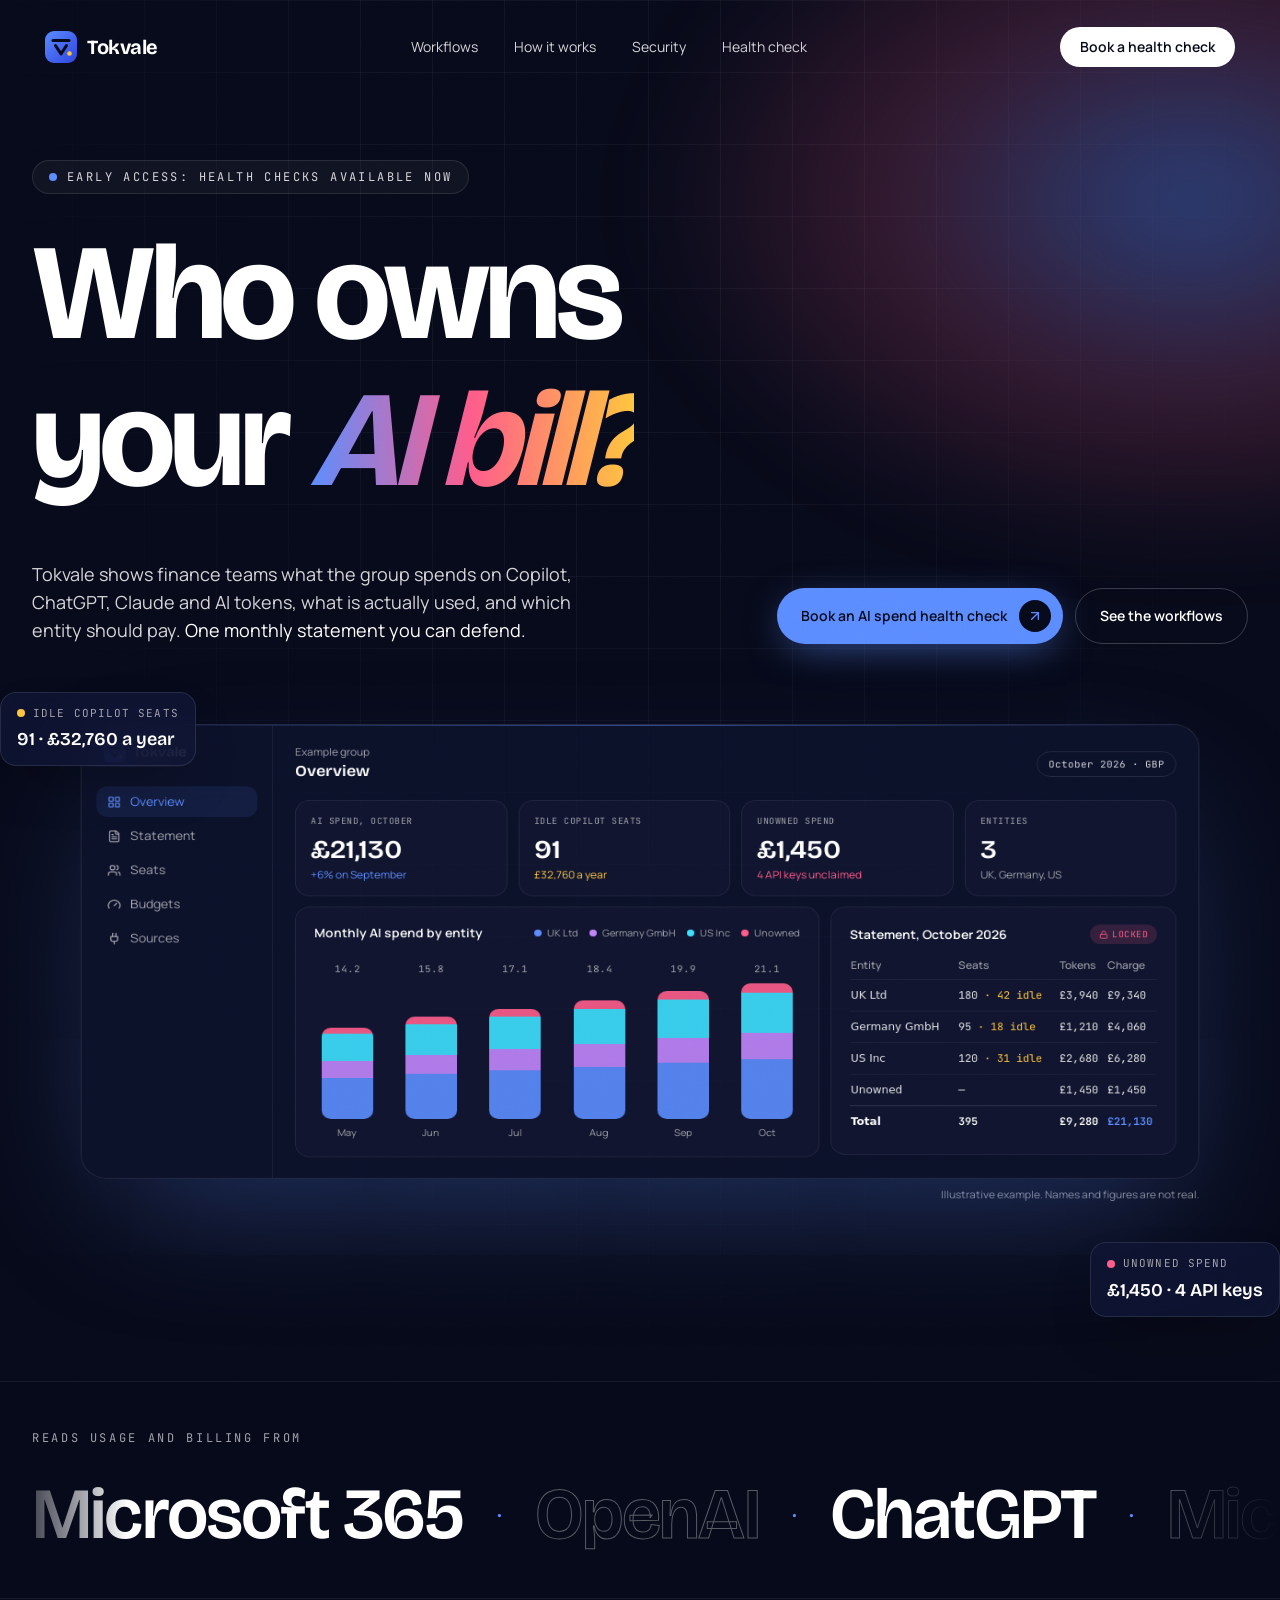
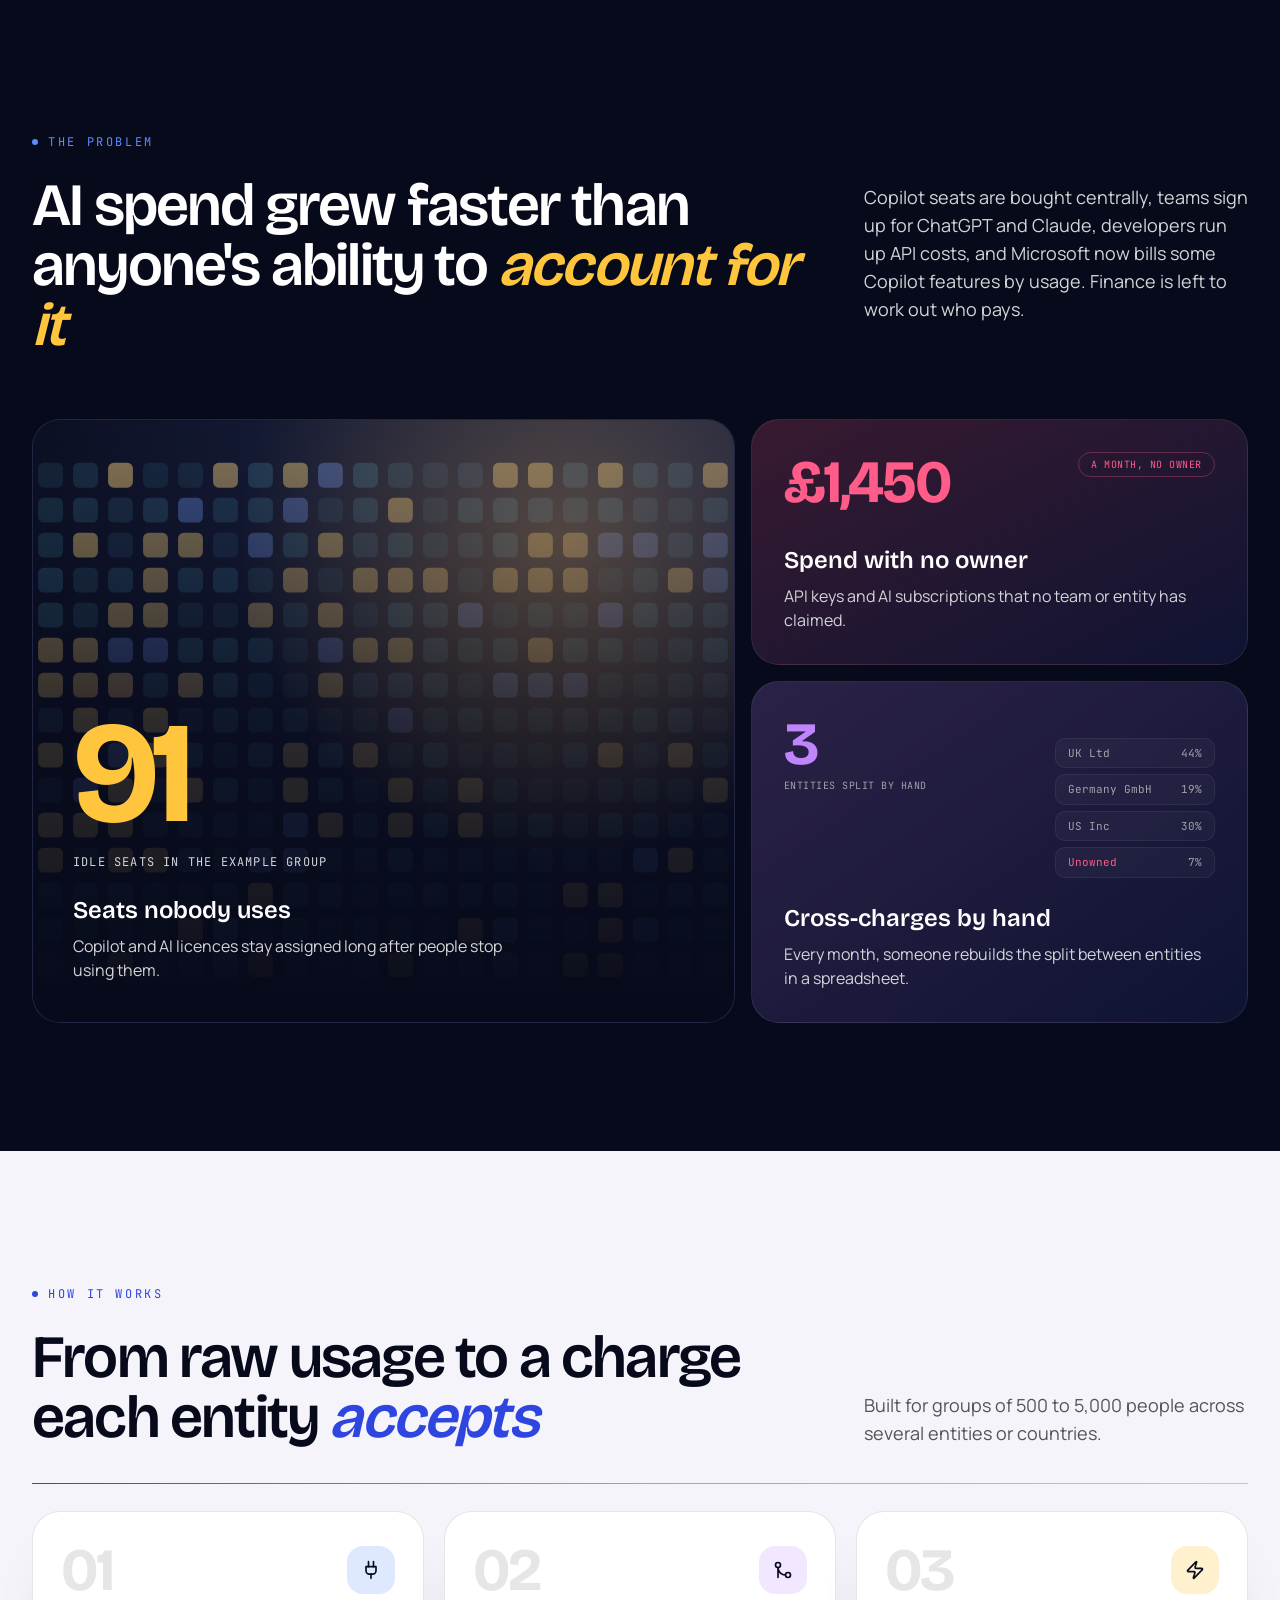
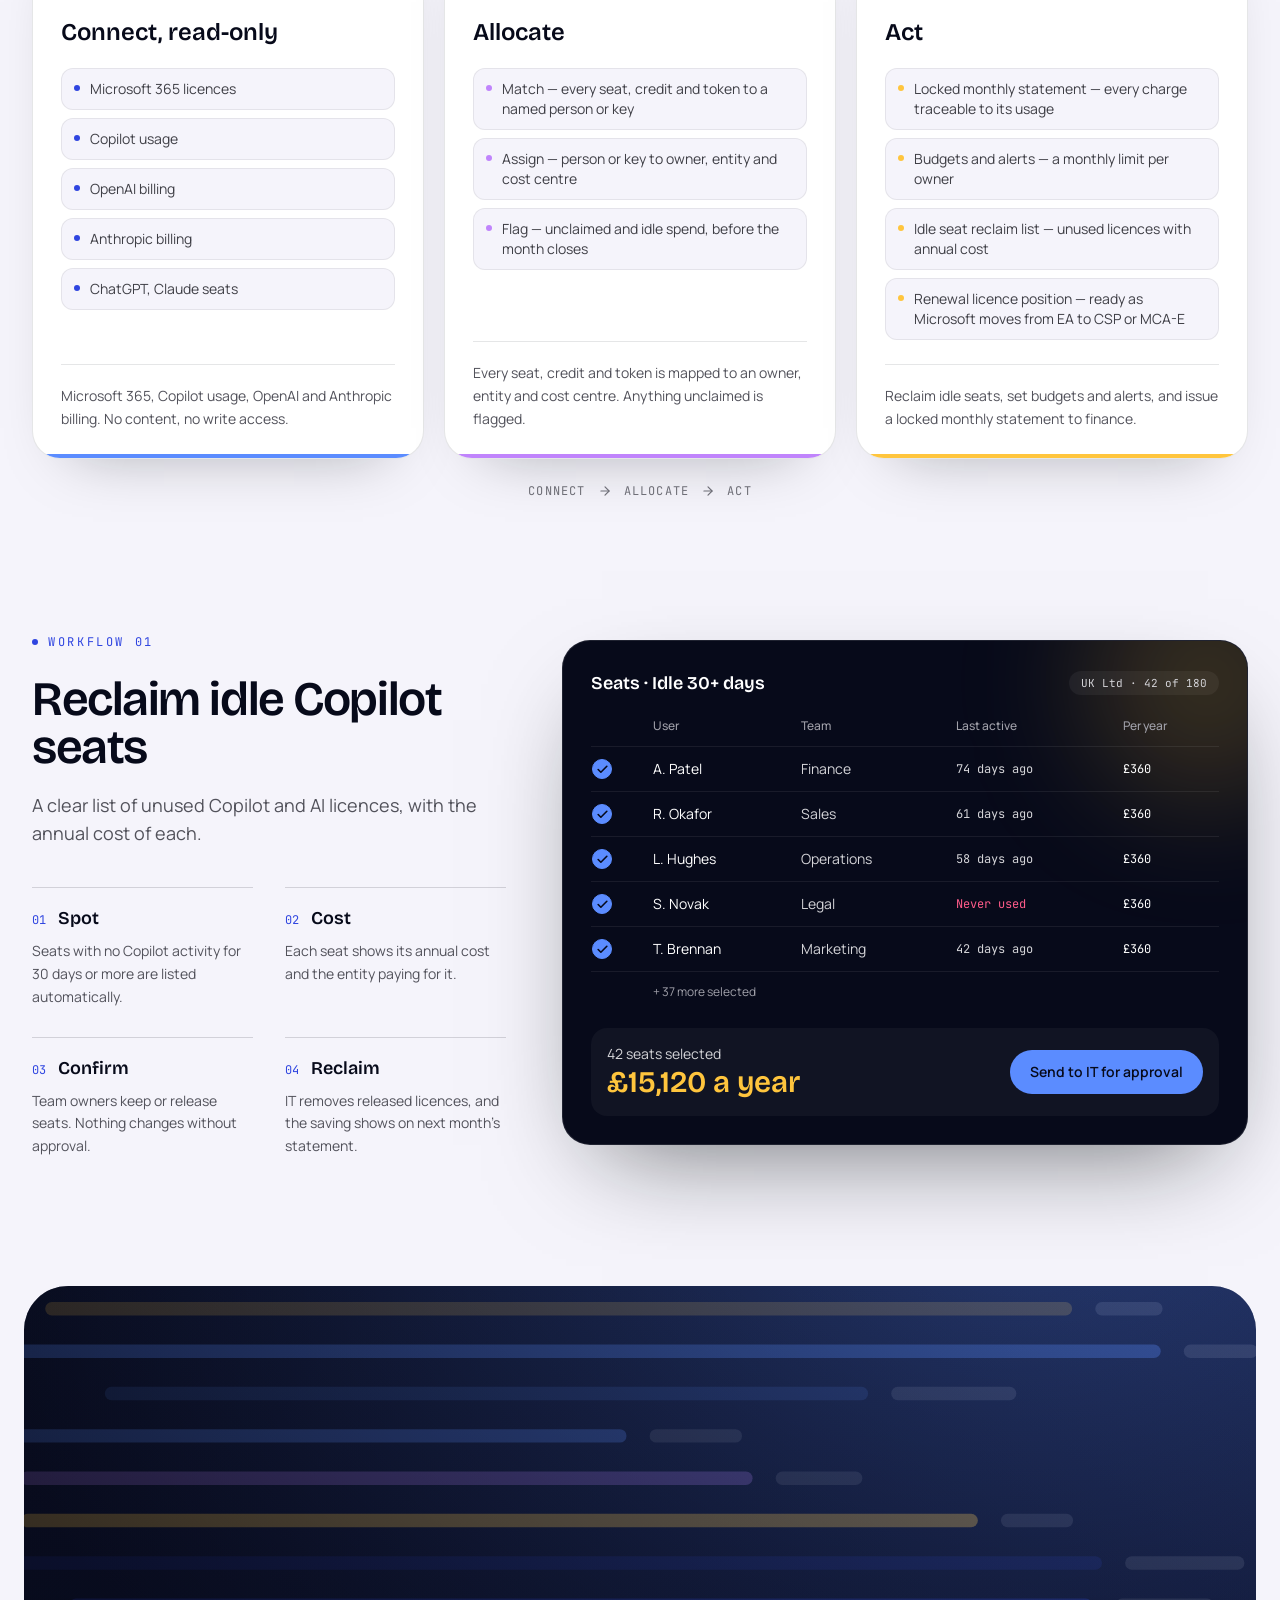
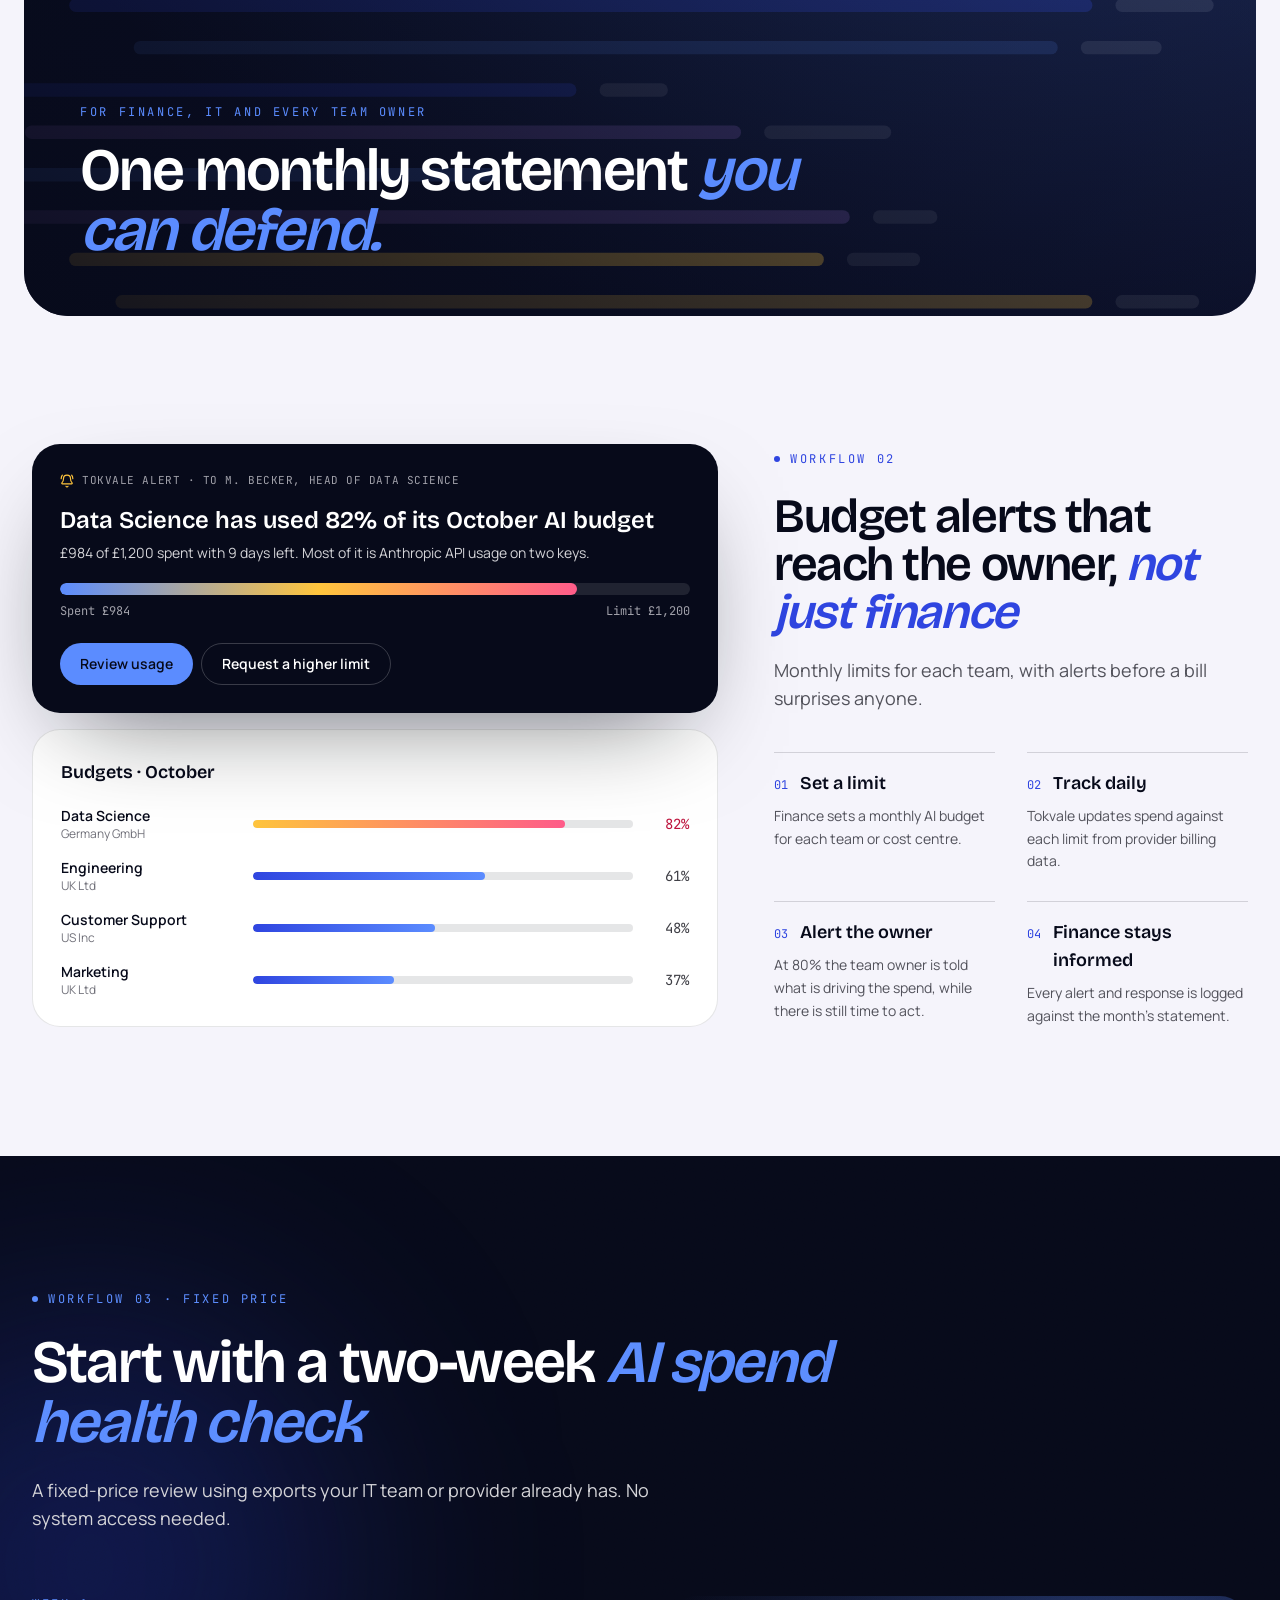
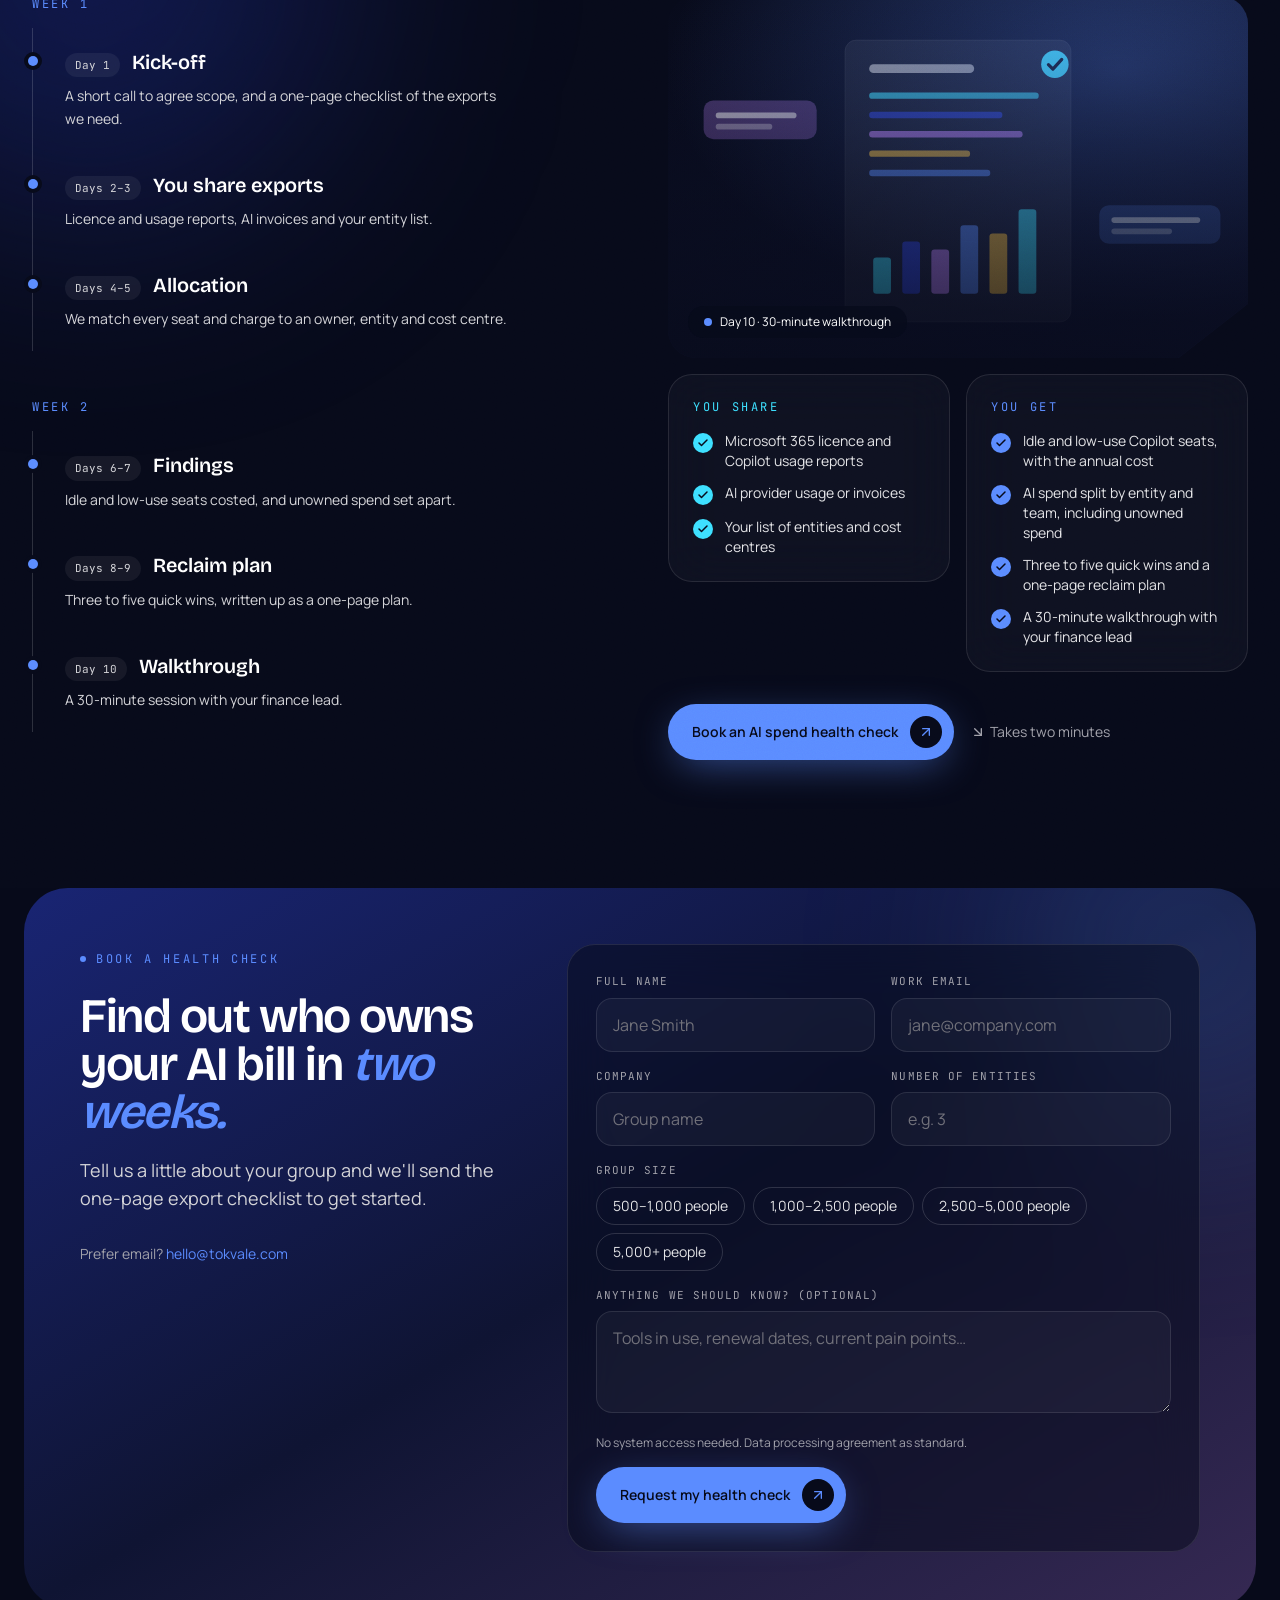
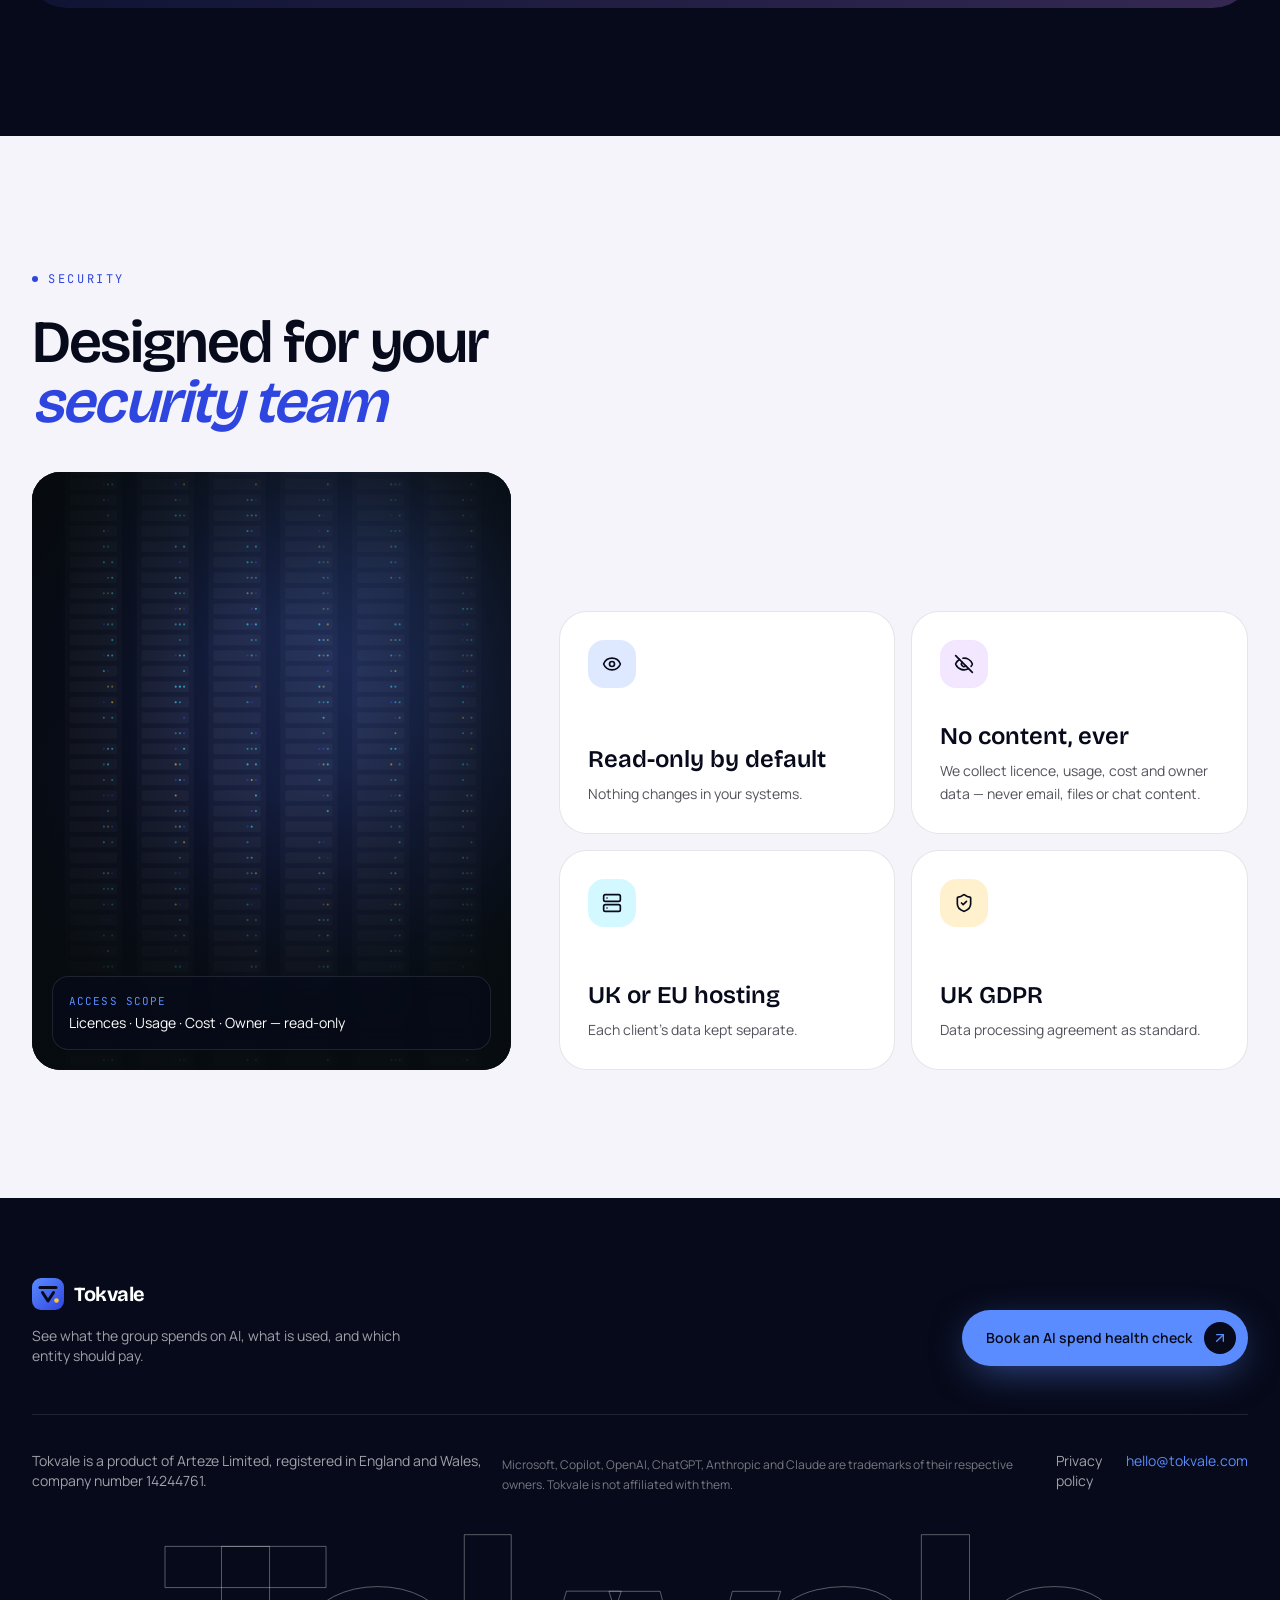
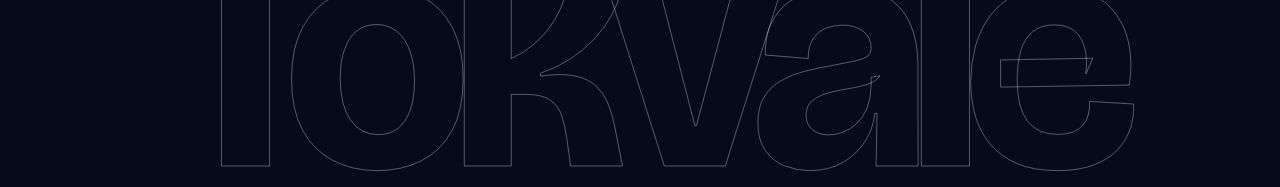
==== index.html @ e20de30e "Add files via upload" ====
<!DOCTYPE html>

<html class="lenis" data-theme="electric" lang="en-GB"><head><meta content="text/html; charset=utf-8" http-equiv="Content-Type"/>
<meta content="width=device-width, initial-scale=1" name="viewport"/>
<meta content="#060B0C" name="theme-color"/>
<meta content="Tokvale shows finance teams what the group spends on Copilot, ChatGPT, Claude and AI tokens, what is actually used, and which entity should pay." name="description"/>
<link href="https://fonts.googleapis.com/" rel="preconnect"/>
<link crossorigin="" href="https://fonts.gstatic.com/" rel="preconnect"/>
<link href="https://fonts.googleapis.com/css2?family=Bricolage+Grotesque:opsz,wght@12..96,400..800&amp;family=Manrope:wght@400;500;600;700&amp;family=JetBrains+Mono:wght@400;500&amp;display=swap" rel="stylesheet"/>
<link href="style.css" rel="stylesheet"/><link href="favicon.svg" rel="icon" type="image/svg+xml"/><title>Tokvale — AI and Copilot spend control for finance teams</title></head>
<body>
<div id="root"><div class="App"><main class="overflow-x-clip" data-testid="landing-page"><header class="fixed inset-x-0 top-0 z-50 px-4 pt-4 sm:px-6" data-testid="site-nav"><div class="mx-auto flex max-w-7xl items-center justify-between rounded-full border px-4 py-2.5 transition-[background-color,border-color] duration-500 sm:px-5 border-transparent bg-transparent"><a class="flex items-center gap-2.5" data-testid="brand-logo" href="#top"><svg aria-hidden="true" height="32" viewbox="0 0 32 32" width="32"><defs><lineargradient id="tk-g" x1="0" x2="1" y1="0" y2="1"><stop offset="0" style="stop-color: var(--mint);"></stop><stop offset="1" style="stop-color: var(--teal);"></stop></lineargradient></defs><rect fill="url(#tk-g)" height="32" rx="9" width="32"></rect><path d="M8 9.5h16" stroke-linecap="round" stroke-width="3" style="stroke: var(--ink);"></path><path d="M10.5 14.5 16 23l5.5-8.5" fill="none" stroke-linecap="round" stroke-linejoin="round" stroke-width="3" style="stroke: var(--ink);"></path><circle cx="24.5" cy="22.5" r="2.3" style="fill: var(--amber);"></circle></svg><span class="font-display text-xl font-bold tracking-tight text-white">Tokvale</span></a><nav class="hidden items-center gap-1 md:flex"><button class="rounded-full px-4 py-2 text-sm text-zinc-300 transition-colors duration-300 hover:bg-white/5 hover:text-white" data-testid="nav-link-workflows">Workflows</button><button class="rounded-full px-4 py-2 text-sm text-zinc-300 transition-colors duration-300 hover:bg-white/5 hover:text-white" data-testid="nav-link-how-it-works">How it works</button><button class="rounded-full px-4 py-2 text-sm text-zinc-300 transition-colors duration-300 hover:bg-white/5 hover:text-white" data-testid="nav-link-security">Security</button><button class="rounded-full px-4 py-2 text-sm text-zinc-300 transition-colors duration-300 hover:bg-white/5 hover:text-white" data-testid="nav-link-health-check">Health check</button></nav><div class="flex items-center gap-2"><button class="hidden rounded-full bg-white px-5 py-2.5 text-sm font-semibold text-[var(--ink)] transition-colors duration-300 hover:bg-[var(--mint)] sm:inline-flex" data-testid="nav-cta-book">Book a health check</button></div></div></header><section class="grain relative overflow-hidden bg-[var(--ink)] pb-24 pt-32 sm:pt-40" data-testid="hero-section" id="top"><div class="grid-lines pointer-events-none absolute inset-0 [mask-image:radial-gradient(ellipse_at_top,black_30%,transparent_75%)]"></div><div class="pointer-events-none absolute -top-40 left-1/2 h-[720px] w-[1100px] -translate-x-1/2 hero-glow rounded-full blur-2xl" style="transform: none;"></div><div class="relative mx-auto max-w-7xl px-5 sm:px-8"><div class="inline-flex items-center gap-2.5 rounded-full border border-white/10 bg-white/[0.04] px-4 py-2 font-mono text-xs uppercase tracking-[0.2em] text-zinc-300" data-testid="hero-badge"><span class="pulse-dot h-2 w-2 rounded-full bg-[var(--mint)]"></span>Early access: health checks available now</div><h1 class="mt-8 font-display text-[3.4rem] font-bold leading-[0.92] tracking-[-0.04em] text-white sm:text-7xl lg:text-[8.5rem]" data-testid="hero-headline"><span class=""><span class="block overflow-hidden pb-[0.08em]"><span class="block" style="transform: none;">Who owns</span></span><span class="block overflow-hidden pb-[0.08em]"><span class="block" style="transform: none;"><span>your <span class="bg-gradient-to-r from-[var(--mint)] via-[var(--coral)] to-[var(--amber)] bg-clip-text italic text-transparent">AI bill?</span></span></span></span></span></h1><div class="mt-10 grid gap-8 lg:grid-cols-12 lg:items-end"><p class="max-w-xl text-base leading-relaxed text-zinc-300 sm:text-lg lg:col-span-7" data-testid="hero-subheadline">Tokvale shows finance teams what the group spends on Copilot, ChatGPT, Claude and AI tokens, what is actually used, and which entity should pay. <span class="text-white">One monthly statement you can defend.</span></p><div class="flex flex-wrap gap-3 lg:col-span-5 lg:justify-end"><button class="group inline-flex items-center gap-3 rounded-full bg-[var(--mint)] py-3 pl-6 pr-3 text-sm font-semibold glow-btn text-[var(--ink)] transition-[box-shadow,background-color] duration-300 hover:bg-white disabled:opacity-60" data-testid="hero-cta-book" tabindex="0" type="button">Book an AI spend health check<span class="grid h-8 w-8 place-items-center rounded-full bg-[var(--ink)] text-[var(--mint)] transition-transform duration-300 group-hover:rotate-45"><svg aria-hidden="true" class="lucide lucide-arrow-up-right" fill="none" height="16" stroke="currentColor" stroke-linecap="round" stroke-linejoin="round" stroke-width="2" viewbox="0 0 24 24" width="16" xmlns="http://www.w3.org/2000/svg"><path d="M7 7h10v10"></path><path d="M7 17 17 7"></path></svg></span></button><button class="inline-flex items-center gap-2 rounded-full border px-6 py-3 text-sm font-semibold transition-colors duration-300 border-white/20 text-white hover:border-[var(--mint)] hover:text-[var(--mint)]" data-testid="hero-cta-workflows" tabindex="0" type="button">See the workflows</button></div></div><div class="relative mt-16 sm:mt-20" style="perspective: 1600px;"><div class="absolute z-20 hidden rounded-2xl border border-white/10 bg-tk-ink2/85 px-4 py-3 shadow-2xl backdrop-blur-xl md:block -left-2 -top-8 lg:-left-8" data-testid="hero-chip-idle"><div class="flex items-center gap-2 font-mono text-[11px] uppercase tracking-widest text-zinc-400"><span class="h-2 w-2 rounded-full" style="background: var(--amber);"></span>Idle Copilot seats</div><div class="mt-1 font-display text-lg font-semibold text-white">91 · £32,760 a year</div></div><div class="absolute z-20 hidden rounded-2xl border border-white/10 bg-tk-ink2/85 px-4 py-3 shadow-2xl backdrop-blur-xl md:block -bottom-8 -right-2 lg:-right-8" data-testid="hero-chip-unowned"><div class="flex items-center gap-2 font-mono text-[11px] uppercase tracking-widest text-zinc-400"><span class="h-2 w-2 rounded-full" style="background: var(--coral);"></span>Unowned spend</div><div class="mt-1 font-display text-lg font-semibold text-white">£1,450 · 4 API keys</div></div><div><div class="will-change-transform" style="transform-origin: 50% 0%; transform: scale(0.92) rotateX(22deg);"><div class="relative overflow-hidden rounded-[28px] border border-white/10 glow-dash bg-tk-ink2/70" data-testid="hero-dashboard"><div class="absolute inset-x-0 top-0 h-px bg-gradient-to-r from-transparent via-tk-mint/60 to-transparent"></div><div class="flex"><aside class="hidden w-52 shrink-0 border-r border-white/[0.06] p-4 lg:block"><div class="flex items-center gap-2 px-2 py-1"><svg aria-hidden="true" height="24" viewbox="0 0 32 32" width="24"><defs><lineargradient id="tk-g" x1="0" x2="1" y1="0" y2="1"><stop offset="0" style="stop-color: var(--mint);"></stop><stop offset="1" style="stop-color: var(--teal);"></stop></lineargradient></defs><rect fill="url(#tk-g)" height="32" rx="9" width="32"></rect><path d="M8 9.5h16" stroke-linecap="round" stroke-width="3" style="stroke: var(--ink);"></path><path d="M10.5 14.5 16 23l5.5-8.5" fill="none" stroke-linecap="round" stroke-linejoin="round" stroke-width="3" style="stroke: var(--ink);"></path><circle cx="24.5" cy="22.5" r="2.3" style="fill: var(--amber);"></circle></svg><span class="font-display font-semibold text-white">Tokvale</span></div><div class="mt-6 space-y-1"><button class="flex w-full items-center gap-2.5 rounded-xl px-3 py-2 text-sm transition-colors bg-tk-mint/10 text-[var(--mint)]" data-testid="dashboard-nav-overview"><svg aria-hidden="true" class="lucide lucide-layout-grid" fill="none" height="15" stroke="currentColor" stroke-linecap="round" stroke-linejoin="round" stroke-width="2" viewbox="0 0 24 24" width="15" xmlns="http://www.w3.org/2000/svg"><rect height="7" rx="1" width="7" x="3" y="3"></rect><rect height="7" rx="1" width="7" x="14" y="3"></rect><rect height="7" rx="1" width="7" x="14" y="14"></rect><rect height="7" rx="1" width="7" x="3" y="14"></rect></svg> Overview</button><button class="flex w-full items-center gap-2.5 rounded-xl px-3 py-2 text-sm transition-colors text-zinc-400 hover:text-white" data-testid="dashboard-nav-statement"><svg aria-hidden="true" class="lucide lucide-file-text" fill="none" height="15" stroke="currentColor" stroke-linecap="round" stroke-linejoin="round" stroke-width="2" viewbox="0 0 24 24" width="15" xmlns="http://www.w3.org/2000/svg"><path d="M15 2H6a2 2 0 0 0-2 2v16a2 2 0 0 0 2 2h12a2 2 0 0 0 2-2V7Z"></path><path d="M14 2v4a2 2 0 0 0 2 2h4"></path><path d="M10 9H8"></path><path d="M16 13H8"></path><path d="M16 17H8"></path></svg> Statement</button><button class="flex w-full items-center gap-2.5 rounded-xl px-3 py-2 text-sm transition-colors text-zinc-400 hover:text-white" data-testid="dashboard-nav-seats"><svg aria-hidden="true" class="lucide lucide-users" fill="none" height="15" stroke="currentColor" stroke-linecap="round" stroke-linejoin="round" stroke-width="2" viewbox="0 0 24 24" width="15" xmlns="http://www.w3.org/2000/svg"><path d="M16 21v-2a4 4 0 0 0-4-4H6a4 4 0 0 0-4 4v2"></path><path d="M16 3.128a4 4 0 0 1 0 7.744"></path><path d="M22 21v-2a4 4 0 0 0-3-3.87"></path><circle cx="9" cy="7" r="4"></circle></svg> Seats</button><button class="flex w-full items-center gap-2.5 rounded-xl px-3 py-2 text-sm transition-colors text-zinc-400 hover:text-white" data-testid="dashboard-nav-budgets"><svg aria-hidden="true" class="lucide lucide-gauge" fill="none" height="15" stroke="currentColor" stroke-linecap="round" stroke-linejoin="round" stroke-width="2" viewbox="0 0 24 24" width="15" xmlns="http://www.w3.org/2000/svg"><path d="m12 14 4-4"></path><path d="M3.34 19a10 10 0 1 1 17.32 0"></path></svg> Budgets</button><button class="flex w-full items-center gap-2.5 rounded-xl px-3 py-2 text-sm transition-colors text-zinc-400 hover:text-white" data-testid="dashboard-nav-sources"><svg aria-hidden="true" class="lucide lucide-plug" fill="none" height="15" stroke="currentColor" stroke-linecap="round" stroke-linejoin="round" stroke-width="2" viewbox="0 0 24 24" width="15" xmlns="http://www.w3.org/2000/svg"><path d="M12 22v-5"></path><path d="M9 8V2"></path><path d="M15 8V2"></path><path d="M18 8v5a4 4 0 0 1-4 4h-4a4 4 0 0 1-4-4V8Z"></path></svg> Sources</button></div></aside><div class="min-w-0 flex-1 p-4 sm:p-6"><div class="flex flex-wrap items-center justify-between gap-2"><div><div class="text-xs text-zinc-400">Example group</div><div class="font-display text-lg font-semibold text-white">Overview</div></div><div class="rounded-full border border-white/10 px-3 py-1.5 font-mono text-[11px] text-zinc-300">October 2026 · GBP</div></div><div class="mt-5 grid grid-cols-2 gap-3 lg:grid-cols-4"><div class="rounded-2xl border border-white/[0.07] bg-white/[0.02] p-3 sm:p-4"><div class="font-mono text-[10px] uppercase tracking-wider text-zinc-400">AI spend, October</div><div class="mt-2 font-display text-2xl font-semibold text-white sm:text-3xl">£21,130</div><div class="mt-1 text-xs text-[var(--mint)]">+6% on September</div></div><div class="rounded-2xl border border-white/[0.07] bg-white/[0.02] p-3 sm:p-4"><div class="font-mono text-[10px] uppercase tracking-wider text-zinc-400">Idle Copilot seats</div><div class="mt-2 font-display text-2xl font-semibold text-white sm:text-3xl">91</div><div class="mt-1 text-xs text-[var(--amber)]">£32,760 a year</div></div><div class="rounded-2xl border border-white/[0.07] bg-white/[0.02] p-3 sm:p-4"><div class="font-mono text-[10px] uppercase tracking-wider text-zinc-400">Unowned spend</div><div class="mt-2 font-display text-2xl font-semibold text-white sm:text-3xl">£1,450</div><div class="mt-1 text-xs text-[var(--coral)]">4 API keys unclaimed</div></div><div class="rounded-2xl border border-white/[0.07] bg-white/[0.02] p-3 sm:p-4"><div class="font-mono text-[10px] uppercase tracking-wider text-zinc-400">Entities</div><div class="mt-2 font-display text-2xl font-semibold text-white sm:text-3xl">3</div><div class="mt-1 text-xs text-zinc-400">UK, Germany, US</div></div></div><div class="mt-3 grid gap-3 xl:grid-cols-5"><div class="min-w-0 xl:col-span-3"><div class="rounded-2xl border border-white/[0.07] bg-white/[0.02] p-4 sm:p-5" data-testid="dashboard-chart"><div class="flex flex-wrap items-center justify-between gap-3"><div class="text-sm font-semibold text-white">Monthly AI spend by entity</div><div class="flex flex-wrap gap-3"><span class="flex items-center gap-1.5 text-[11px] text-zinc-400"><span class="h-2 w-2 rounded-sm" style="background: var(--mint);"></span>UK Ltd</span><span class="flex items-center gap-1.5 text-[11px] text-zinc-400"><span class="h-2 w-2 rounded-sm" style="background: var(--violet);"></span>Germany GmbH</span><span class="flex items-center gap-1.5 text-[11px] text-zinc-400"><span class="h-2 w-2 rounded-sm" style="background: var(--sky);"></span>US Inc</span><span class="flex items-center gap-1.5 text-[11px] text-zinc-400"><span class="h-2 w-2 rounded-sm" style="background: var(--coral);"></span>Unowned</span></div></div><div class="mt-6 flex h-44 items-end gap-2 sm:h-52 sm:gap-5"><div class="flex h-full flex-1 flex-col items-center gap-2"><span class="font-mono text-[11px] text-zinc-400">14.2</span><div class="flex w-full flex-1 items-end justify-center"><div class="flex w-full max-w-[56px] flex-col-reverse overflow-hidden rounded-md" style="height: 67.3%;"><div class="opacity-90" style="height: 44%; background: var(--mint);"></div><div class="opacity-90" style="height: 19%; background: var(--violet);"></div><div class="opacity-90" style="height: 30%; background: var(--sky);"></div><div class="opacity-90" style="height: 7%; background: var(--coral);"></div></div></div><span class="text-[11px] text-zinc-400">May</span></div><div class="flex h-full flex-1 flex-col items-center gap-2"><span class="font-mono text-[11px] text-zinc-400">15.8</span><div class="flex w-full flex-1 items-end justify-center"><div class="flex w-full max-w-[56px] flex-col-reverse overflow-hidden rounded-md" style="height: 74.9%;"><div class="opacity-90" style="height: 44%; background: var(--mint);"></div><div class="opacity-90" style="height: 19%; background: var(--violet);"></div><div class="opacity-90" style="height: 30%; background: var(--sky);"></div><div class="opacity-90" style="height: 7%; background: var(--coral);"></div></div></div><span class="text-[11px] text-zinc-400">Jun</span></div><div class="flex h-full flex-1 flex-col items-center gap-2"><span class="font-mono text-[11px] text-zinc-400">17.1</span><div class="flex w-full flex-1 items-end justify-center"><div class="flex w-full max-w-[56px] flex-col-reverse overflow-hidden rounded-md" style="height: 81.0%;"><div class="opacity-90" style="height: 44%; background: var(--mint);"></div><div class="opacity-90" style="height: 19%; background: var(--violet);"></div><div class="opacity-90" style="height: 30%; background: var(--sky);"></div><div class="opacity-90" style="height: 7%; background: var(--coral);"></div></div></div><span class="text-[11px] text-zinc-400">Jul</span></div><div class="flex h-full flex-1 flex-col items-center gap-2"><span class="font-mono text-[11px] text-zinc-400">18.4</span><div class="flex w-full flex-1 items-end justify-center"><div class="flex w-full max-w-[56px] flex-col-reverse overflow-hidden rounded-md" style="height: 87.2%;"><div class="opacity-90" style="height: 44%; background: var(--mint);"></div><div class="opacity-90" style="height: 19%; background: var(--violet);"></div><div class="opacity-90" style="height: 30%; background: var(--sky);"></div><div class="opacity-90" style="height: 7%; background: var(--coral);"></div></div></div><span class="text-[11px] text-zinc-400">Aug</span></div><div class="flex h-full flex-1 flex-col items-center gap-2"><span class="font-mono text-[11px] text-zinc-400">19.9</span><div class="flex w-full flex-1 items-end justify-center"><div class="flex w-full max-w-[56px] flex-col-reverse overflow-hidden rounded-md" style="height: 94.3%;"><div class="opacity-90" style="height: 44%; background: var(--mint);"></div><div class="opacity-90" style="height: 19%; background: var(--violet);"></div><div class="opacity-90" style="height: 30%; background: var(--sky);"></div><div class="opacity-90" style="height: 7%; background: var(--coral);"></div></div></div><span class="text-[11px] text-zinc-400">Sep</span></div><div class="flex h-full flex-1 flex-col items-center gap-2"><span class="font-mono text-[11px] text-zinc-400">21.1</span><div class="flex w-full flex-1 items-end justify-center"><div class="flex w-full max-w-[56px] flex-col-reverse overflow-hidden rounded-md" style="height: 100.0%;"><div class="opacity-90" style="height: 44%; background: var(--mint);"></div><div class="opacity-90" style="height: 19%; background: var(--violet);"></div><div class="opacity-90" style="height: 30%; background: var(--sky);"></div><div class="opacity-90" style="height: 7%; background: var(--coral);"></div></div></div><span class="text-[11px] text-zinc-400">Oct</span></div></div></div></div><div class="min-w-0 xl:col-span-2"><div class="rounded-2xl border border-white/[0.07] bg-white/[0.02] p-4 sm:p-5" data-testid="dashboard-statement"><div class="flex items-center justify-between"><div class="text-sm font-semibold text-white">Statement, October 2026</div><span class="inline-flex items-center gap-1 rounded-full bg-tk-coral/15 px-2.5 py-1 font-mono text-[10px] uppercase tracking-wider text-[var(--coral)]"><svg aria-hidden="true" class="lucide lucide-lock" fill="none" height="10" stroke="currentColor" stroke-linecap="round" stroke-linejoin="round" stroke-width="2" viewbox="0 0 24 24" width="10" xmlns="http://www.w3.org/2000/svg"><rect height="11" rx="2" ry="2" width="18" x="3" y="11"></rect><path d="M7 11V7a5 5 0 0 1 10 0v4"></path></svg> Locked</span></div><div class="mt-4 overflow-x-auto"><table class="w-full min-w-[340px] text-left text-xs"><thead class="text-zinc-400"><tr><th class="pb-2 font-medium">Entity</th><th class="pb-2 font-medium">Seats</th><th class="pb-2 font-medium">Tokens</th><th class="pb-2 font-medium">Charge</th></tr></thead><tbody class="font-mono text-zinc-200"><tr class="border-t border-white/[0.06]"><td class="py-2.5 font-sans">UK Ltd</td><td class="py-2.5">180 <span class="text-[var(--amber)]">· <span data-ve-dynamic="true" style="display: contents;">42 idle</span></span></td><td class="py-2.5">£3,940</td><td class="py-2.5">£9,340</td></tr><tr class="border-t border-white/[0.06]"><td class="py-2.5 font-sans">Germany GmbH</td><td class="py-2.5">95 <span class="text-[var(--amber)]">· <span data-ve-dynamic="true" style="display: contents;">18 idle</span></span></td><td class="py-2.5">£1,210</td><td class="py-2.5">£4,060</td></tr><tr class="border-t border-white/[0.06]"><td class="py-2.5 font-sans">US Inc</td><td class="py-2.5">120 <span class="text-[var(--amber)]">· <span data-ve-dynamic="true" style="display: contents;">31 idle</span></span></td><td class="py-2.5">£2,680</td><td class="py-2.5">£6,280</td></tr><tr class="border-t border-white/[0.06]"><td class="py-2.5 font-sans">Unowned</td><td class="py-2.5">— </td><td class="py-2.5">£1,450</td><td class="py-2.5">£1,450</td></tr><tr class="border-t border-white/15 font-semibold text-white"><td class="py-2.5 font-sans">Total</td><td>395</td><td>£9,280</td><td class="text-[var(--mint)]">£21,130</td></tr></tbody></table></div></div></div></div></div></div></div><p class="tk-note">Illustrative example. Names and figures are not real.</p></div></div></div></div></section><section class="relative border-y border-white/[0.07] bg-[var(--ink)] py-12" data-testid="providers-marquee"><div class="mx-auto mb-8 max-w-7xl px-5 font-mono text-xs uppercase tracking-[0.22em] text-zinc-400 sm:px-8">Reads usage and billing from</div><div class="marquee-wrap relative overflow-hidden [mask-image:linear-gradient(90deg,transparent,black_10%,black_90%,transparent)]"><div class="marquee-track flex w-max"><div class="flex shrink-0 items-center"><div class="flex items-center"><span class="whitespace-nowrap px-8 font-display text-5xl font-semibold tracking-tight sm:text-7xl text-white">Microsoft 365</span><span class="text-3xl text-[var(--mint)]">·</span></div><div class="flex items-center"><span class="whitespace-nowrap px-8 font-display text-5xl font-semibold tracking-tight sm:text-7xl text-outline">OpenAI</span><span class="text-3xl text-[var(--mint)]">·</span></div><div class="flex items-center"><span class="whitespace-nowrap px-8 font-display text-5xl font-semibold tracking-tight sm:text-7xl text-white">ChatGPT</span><span class="text-3xl text-[var(--mint)]">·</span></div><div class="flex items-center"><span class="whitespace-nowrap px-8 font-display text-5xl font-semibold tracking-tight sm:text-7xl text-outline">Microsoft Copilot</span><span class="text-3xl text-[var(--mint)]">·</span></div><div class="flex items-center"><span class="whitespace-nowrap px-8 font-display text-5xl font-semibold tracking-tight sm:text-7xl text-white">Anthropic</span><span class="text-3xl text-[var(--mint)]">·</span></div><div class="flex items-center"><span class="whitespace-nowrap px-8 font-display text-5xl font-semibold tracking-tight sm:text-7xl text-outline">Claude</span><span class="text-3xl text-[var(--mint)]">·</span></div></div><div class="flex shrink-0 items-center"><div class="flex items-center"><span class="whitespace-nowrap px-8 font-display text-5xl font-semibold tracking-tight sm:text-7xl text-white">Microsoft 365</span><span class="text-3xl text-[var(--mint)]">·</span></div><div class="flex items-center"><span class="whitespace-nowrap px-8 font-display text-5xl font-semibold tracking-tight sm:text-7xl text-outline">OpenAI</span><span class="text-3xl text-[var(--mint)]">·</span></div><div class="flex items-center"><span class="whitespace-nowrap px-8 font-display text-5xl font-semibold tracking-tight sm:text-7xl text-white">ChatGPT</span><span class="text-3xl text-[var(--mint)]">·</span></div><div class="flex items-center"><span class="whitespace-nowrap px-8 font-display text-5xl font-semibold tracking-tight sm:text-7xl text-outline">Microsoft Copilot</span><span class="text-3xl text-[var(--mint)]">·</span></div><div class="flex items-center"><span class="whitespace-nowrap px-8 font-display text-5xl font-semibold tracking-tight sm:text-7xl text-white">Anthropic</span><span class="text-3xl text-[var(--mint)]">·</span></div><div class="flex items-center"><span class="whitespace-nowrap px-8 font-display text-5xl font-semibold tracking-tight sm:text-7xl text-outline">Claude</span><span class="text-3xl text-[var(--mint)]">·</span></div></div></div></div></section><section class="relative bg-[var(--ink)] py-24 sm:py-32" data-testid="problem-section"><div class="mx-auto max-w-7xl px-5 sm:px-8"><div class="grid gap-8 lg:grid-cols-12"><div class="lg:col-span-8"><div class="inline-flex items-center gap-2.5 font-mono text-xs uppercase tracking-[0.22em] text-[var(--mint)]"><span class="h-1.5 w-1.5 rounded-full bg-[var(--mint)]"></span>The problem</div><h2 class="mt-6 font-display text-4xl font-semibold leading-[1.02] tracking-[-0.03em] text-white sm:text-5xl lg:text-6xl">AI spend grew faster than anyone's ability to <span class="italic text-[var(--amber)]">account for it</span></h2></div><div class="lg:col-span-4 lg:pt-14"><p class="text-base leading-relaxed text-zinc-300 md:text-lg">Copilot seats are bought centrally, teams sign up for ChatGPT and Claude, developers run up API costs, and Microsoft now bills some Copilot features by usage. Finance is left to work out who pays.</p></div></div><div class="mt-16 grid auto-rows-[minmax(240px,auto)] gap-4 md:grid-cols-12"><div class="md:col-span-7 md:row-span-2"><div class="relative h-full overflow-hidden rounded-[28px] border border-white/[0.08] min-h-[480px] bg-[var(--ink-2)]" data-testid="problem-card-idle"><img alt="Grid of licence seats, with idle seats highlighted" class="absolute inset-0 h-full w-full object-cover opacity-60 grayscale-[30%]" src="images/seats.svg"/><div class="absolute inset-0 bg-gradient-to-t from-[var(--ink)] via-tk-ink/70 to-transparent"></div><div class="absolute inset-0 bg-[radial-gradient(circle_at_75%_20%,rgba(255,181,71,0.25),transparent_45%)]"></div><div class="relative flex h-full min-h-[480px] flex-col justify-end p-7 sm:p-10"><div class="font-display text-[6rem] font-bold leading-none tracking-[-0.05em] text-[var(--amber)] sm:text-[9rem]">91</div><div class="mt-2 font-mono text-xs uppercase tracking-widest text-zinc-300">idle seats in the example group</div><h3 class="mt-6 font-display text-2xl font-semibold text-white">Seats nobody uses</h3><p class="mt-2 max-w-md text-zinc-300">Copilot and AI licences stay assigned long after people stop using them.</p></div></div></div><div class="md:col-span-5"><div class="relative h-full overflow-hidden rounded-[28px] border border-white/[0.08] bg-gradient-to-br from-tk-coral/20 to-[var(--ink-2)] p-7 sm:p-8" data-testid="problem-card-unowned"><div class="flex items-start justify-between"><div class="font-display text-6xl font-bold tracking-[-0.04em] text-[var(--coral)]">£1,450</div><span class="rounded-full border border-tk-coral/30 px-3 py-1 font-mono text-[10px] uppercase tracking-wider text-[var(--coral)]">a month, no owner</span></div><h3 class="mt-8 font-display text-2xl font-semibold text-white">Spend with no owner</h3><p class="mt-2 text-zinc-300">API keys and AI subscriptions that no team or entity has claimed.</p></div></div><div class="md:col-span-5"><div class="relative h-full overflow-hidden rounded-[28px] border border-white/[0.08] bg-gradient-to-br from-tk-violet/20 to-[var(--ink-2)] p-7 sm:p-8" data-testid="problem-card-crosscharge"><div class="flex items-start justify-between gap-6"><div><div class="font-display text-6xl font-bold tracking-[-0.04em] text-[var(--violet)]">3</div><div class="mt-1 font-mono text-[10px] uppercase tracking-wider text-zinc-400">entities split by hand</div></div><div class="w-40 shrink-0"><div class="mt-6 space-y-1.5 font-mono text-[11px] text-zinc-400"><div class="flex justify-between rounded-md border border-white/[0.06] bg-white/[0.03] px-3 py-1.5"><span class="">UK Ltd</span><span>44%</span></div><div class="flex justify-between rounded-md border border-white/[0.06] bg-white/[0.03] px-3 py-1.5"><span class="">Germany GmbH</span><span>19%</span></div><div class="flex justify-between rounded-md border border-white/[0.06] bg-white/[0.03] px-3 py-1.5"><span class="">US Inc</span><span>30%</span></div><div class="flex justify-between rounded-md border border-white/[0.06] bg-white/[0.03] px-3 py-1.5"><span class="text-[var(--coral)]">Unowned</span><span>7%</span></div></div></div></div><h3 class="mt-6 font-display text-2xl font-semibold text-white">Cross-charges by hand</h3><p class="mt-2 text-zinc-300">Every month, someone rebuilds the split between entities in a spreadsheet.</p></div></div></div></div></section><div id="workflows"><section class="relative bg-[var(--paper)] py-24 text-[var(--ink)] sm:py-32" data-testid="how-it-works-section" id="how-it-works"><div class="mx-auto max-w-7xl px-5 sm:px-8"><div class="grid gap-8 lg:grid-cols-12 lg:items-end"><div class="lg:col-span-8"><div class="inline-flex items-center gap-2.5 font-mono text-xs uppercase tracking-[0.22em] text-[var(--teal)]"><span class="h-1.5 w-1.5 rounded-full bg-[var(--teal)]"></span>How it works</div><h2 class="mt-6 font-display text-4xl font-semibold leading-[1.02] tracking-[-0.03em] sm:text-5xl lg:text-6xl">From raw usage to a charge each entity <span class="italic text-[var(--teal)]">accepts</span></h2></div><div class="lg:col-span-4"><p class="text-base text-zinc-600 md:text-lg">Built for groups of 500 to 5,000 people across several entities or countries.</p></div></div><div class="relative mt-16"><div class="absolute left-0 right-0 top-[-28px] hidden h-px origin-left bg-gradient-to-r from-[var(--teal)] via-[var(--violet)] to-[var(--amber)] md:block" style="transform: scaleX(1);"></div><div class="grid gap-5 md:grid-cols-3"><div class="h-full"><div class="relative flex h-full flex-col overflow-hidden rounded-[28px] border border-tk-ink/10 bg-white p-7 shadow-[0_30px_60px_-40px_rgba(6,11,12,0.35)]" data-testid="how-step-01"><div class="flex items-center justify-between"><span class="font-display text-6xl font-bold tracking-[-0.05em] text-tk-ink/10">01</span><span class="grid h-12 w-12 place-items-center rounded-2xl" style="background: rgb(var(--rgb-mint) / 0.2);"><svg aria-hidden="true" class="lucide lucide-plug text-[var(--ink)]" fill="none" height="20" stroke="currentColor" stroke-linecap="round" stroke-linejoin="round" stroke-width="2" viewbox="0 0 24 24" width="20" xmlns="http://www.w3.org/2000/svg"><path d="M12 22v-5"></path><path d="M9 8V2"></path><path d="M15 8V2"></path><path d="M18 8v5a4 4 0 0 1-4 4h-4a4 4 0 0 1-4-4V8Z"></path></svg></span></div><h3 class="mt-4 font-display text-2xl font-semibold text-[var(--ink)]">Connect, read-only</h3><ul class="mt-5 flex-1 space-y-2"><li class="flex gap-2.5 rounded-xl border border-tk-ink/[0.07] bg-[var(--paper)] px-3 py-2.5 text-sm text-zinc-700"><span class="mt-1.5 h-1.5 w-1.5 shrink-0 rounded-full" style="background: var(--teal);"></span>Microsoft 365 licences</li><li class="flex gap-2.5 rounded-xl border border-tk-ink/[0.07] bg-[var(--paper)] px-3 py-2.5 text-sm text-zinc-700"><span class="mt-1.5 h-1.5 w-1.5 shrink-0 rounded-full" style="background: var(--teal);"></span>Copilot usage</li><li class="flex gap-2.5 rounded-xl border border-tk-ink/[0.07] bg-[var(--paper)] px-3 py-2.5 text-sm text-zinc-700"><span class="mt-1.5 h-1.5 w-1.5 shrink-0 rounded-full" style="background: var(--teal);"></span>OpenAI billing</li><li class="flex gap-2.5 rounded-xl border border-tk-ink/[0.07] bg-[var(--paper)] px-3 py-2.5 text-sm text-zinc-700"><span class="mt-1.5 h-1.5 w-1.5 shrink-0 rounded-full" style="background: var(--teal);"></span>Anthropic billing</li><li class="flex gap-2.5 rounded-xl border border-tk-ink/[0.07] bg-[var(--paper)] px-3 py-2.5 text-sm text-zinc-700"><span class="mt-1.5 h-1.5 w-1.5 shrink-0 rounded-full" style="background: var(--teal);"></span>ChatGPT, Claude seats</li></ul><p class="mt-6 border-t border-tk-ink/10 pt-5 text-sm leading-relaxed text-zinc-600">Microsoft 365, Copilot usage, OpenAI and Anthropic billing. No content, no write access.</p><div class="absolute inset-x-0 bottom-0 h-1" style="background: var(--mint);"></div></div></div><div class="h-full"><div class="relative flex h-full flex-col overflow-hidden rounded-[28px] border border-tk-ink/10 bg-white p-7 shadow-[0_30px_60px_-40px_rgba(6,11,12,0.35)]" data-testid="how-step-02"><div class="flex items-center justify-between"><span class="font-display text-6xl font-bold tracking-[-0.05em] text-tk-ink/10">02</span><span class="grid h-12 w-12 place-items-center rounded-2xl" style="background: rgb(var(--rgb-violet) / 0.2);"><svg aria-hidden="true" class="lucide lucide-git-merge text-[var(--ink)]" fill="none" height="20" stroke="currentColor" stroke-linecap="round" stroke-linejoin="round" stroke-width="2" viewbox="0 0 24 24" width="20" xmlns="http://www.w3.org/2000/svg"><circle cx="18" cy="18" r="3"></circle><circle cx="6" cy="6" r="3"></circle><path d="M6 21V9a9 9 0 0 0 9 9"></path></svg></span></div><h3 class="mt-4 font-display text-2xl font-semibold text-[var(--ink)]">Allocate</h3><ul class="mt-5 flex-1 space-y-2"><li class="flex gap-2.5 rounded-xl border border-tk-ink/[0.07] bg-[var(--paper)] px-3 py-2.5 text-sm text-zinc-700"><span class="mt-1.5 h-1.5 w-1.5 shrink-0 rounded-full" style="background: var(--violet);"></span>Match — every seat, credit and token to a named person or key</li><li class="flex gap-2.5 rounded-xl border border-tk-ink/[0.07] bg-[var(--paper)] px-3 py-2.5 text-sm text-zinc-700"><span class="mt-1.5 h-1.5 w-1.5 shrink-0 rounded-full" style="background: var(--violet);"></span>Assign — person or key to owner, entity and cost centre</li><li class="flex gap-2.5 rounded-xl border border-tk-ink/[0.07] bg-[var(--paper)] px-3 py-2.5 text-sm text-zinc-700"><span class="mt-1.5 h-1.5 w-1.5 shrink-0 rounded-full" style="background: var(--violet);"></span>Flag — unclaimed and idle spend, before the month closes</li></ul><p class="mt-6 border-t border-tk-ink/10 pt-5 text-sm leading-relaxed text-zinc-600">Every seat, credit and token is mapped to an owner, entity and cost centre. Anything unclaimed is flagged.</p><div class="absolute inset-x-0 bottom-0 h-1" style="background: var(--violet);"></div></div></div><div class="h-full"><div class="relative flex h-full flex-col overflow-hidden rounded-[28px] border border-tk-ink/10 bg-white p-7 shadow-[0_30px_60px_-40px_rgba(6,11,12,0.35)]" data-testid="how-step-03"><div class="flex items-center justify-between"><span class="font-display text-6xl font-bold tracking-[-0.05em] text-tk-ink/10">03</span><span class="grid h-12 w-12 place-items-center rounded-2xl" style="background: rgb(var(--rgb-amber) / 0.25);"><svg aria-hidden="true" class="lucide lucide-zap text-[var(--ink)]" fill="none" height="20" stroke="currentColor" stroke-linecap="round" stroke-linejoin="round" stroke-width="2" viewbox="0 0 24 24" width="20" xmlns="http://www.w3.org/2000/svg"><path d="M4 14a1 1 0 0 1-.78-1.63l9.9-10.2a.5.5 0 0 1 .86.46l-1.92 6.02A1 1 0 0 0 13 10h7a1 1 0 0 1 .78 1.63l-9.9 10.2a.5.5 0 0 1-.86-.46l1.92-6.02A1 1 0 0 0 11 14z"></path></svg></span></div><h3 class="mt-4 font-display text-2xl font-semibold text-[var(--ink)]">Act</h3><ul class="mt-5 flex-1 space-y-2"><li class="flex gap-2.5 rounded-xl border border-tk-ink/[0.07] bg-[var(--paper)] px-3 py-2.5 text-sm text-zinc-700"><span class="mt-1.5 h-1.5 w-1.5 shrink-0 rounded-full" style="background: var(--amber);"></span>Locked monthly statement — every charge traceable to its usage</li><li class="flex gap-2.5 rounded-xl border border-tk-ink/[0.07] bg-[var(--paper)] px-3 py-2.5 text-sm text-zinc-700"><span class="mt-1.5 h-1.5 w-1.5 shrink-0 rounded-full" style="background: var(--amber);"></span>Budgets and alerts — a monthly limit per owner</li><li class="flex gap-2.5 rounded-xl border border-tk-ink/[0.07] bg-[var(--paper)] px-3 py-2.5 text-sm text-zinc-700"><span class="mt-1.5 h-1.5 w-1.5 shrink-0 rounded-full" style="background: var(--amber);"></span>Idle seat reclaim list — unused licences with annual cost</li><li class="flex gap-2.5 rounded-xl border border-tk-ink/[0.07] bg-[var(--paper)] px-3 py-2.5 text-sm text-zinc-700"><span class="mt-1.5 h-1.5 w-1.5 shrink-0 rounded-full" style="background: var(--amber);"></span>Renewal licence position — ready as Microsoft moves from EA to CSP or MCA-E</li></ul><p class="mt-6 border-t border-tk-ink/10 pt-5 text-sm leading-relaxed text-zinc-600">Reclaim idle seats, set budgets and alerts, and issue a locked monthly statement to finance.</p><div class="absolute inset-x-0 bottom-0 h-1" style="background: var(--amber);"></div></div></div></div><div class="mt-6 hidden items-center justify-center gap-3 font-mono text-xs uppercase tracking-widest text-zinc-500 md:flex">Connect <svg aria-hidden="true" class="lucide lucide-arrow-right" fill="none" height="14" stroke="currentColor" stroke-linecap="round" stroke-linejoin="round" stroke-width="2" viewbox="0 0 24 24" width="14" xmlns="http://www.w3.org/2000/svg"><path d="M5 12h14"></path><path d="m12 5 7 7-7 7"></path></svg> Allocate <svg aria-hidden="true" class="lucide lucide-arrow-right" fill="none" height="14" stroke="currentColor" stroke-linecap="round" stroke-linejoin="round" stroke-width="2" viewbox="0 0 24 24" width="14" xmlns="http://www.w3.org/2000/svg"><path d="M5 12h14"></path><path d="m12 5 7 7-7 7"></path></svg> Act</div></div></div></section><section class="bg-[var(--paper)] pb-24 text-[var(--ink)] sm:pb-32" data-testid="reclaim-section"><div class="mx-auto grid max-w-7xl gap-14 px-5 sm:px-8 lg:grid-cols-12 lg:items-center"><div class="lg:col-span-5"><div class=""><div class="inline-flex items-center gap-2.5 font-mono text-xs uppercase tracking-[0.22em] text-[var(--teal)]"><span class="h-1.5 w-1.5 rounded-full bg-[var(--teal)]"></span>Workflow 01</div><h2 class="mt-6 font-display text-4xl font-semibold leading-[1.02] tracking-[-0.03em] sm:text-5xl">Reclaim idle Copilot seats</h2><p class="mt-5 text-base text-zinc-600 md:text-lg">A clear list of unused Copilot and AI licences, with the annual cost of each.</p></div><div class="mt-10 grid gap-x-8 gap-y-7 sm:grid-cols-2"><div class=""><div class="border-t border-tk-ink/15 pt-4" data-testid="reclaim-step-1"><div class="flex items-baseline gap-3"><span class="font-mono text-xs" style="color: var(--teal);">01</span><h4 class="font-display text-lg font-semibold text-[var(--ink)]">Spot</h4></div><p class="mt-2 text-sm leading-relaxed text-zinc-600">Seats with no Copilot activity for 30 days or more are listed automatically.</p></div></div><div class=""><div class="border-t border-tk-ink/15 pt-4" data-testid="reclaim-step-2"><div class="flex items-baseline gap-3"><span class="font-mono text-xs" style="color: var(--teal);">02</span><h4 class="font-display text-lg font-semibold text-[var(--ink)]">Cost</h4></div><p class="mt-2 text-sm leading-relaxed text-zinc-600">Each seat shows its annual cost and the entity paying for it.</p></div></div><div class=""><div class="border-t border-tk-ink/15 pt-4" data-testid="reclaim-step-3"><div class="flex items-baseline gap-3"><span class="font-mono text-xs" style="color: var(--teal);">03</span><h4 class="font-display text-lg font-semibold text-[var(--ink)]">Confirm</h4></div><p class="mt-2 text-sm leading-relaxed text-zinc-600">Team owners keep or release seats. Nothing changes without approval.</p></div></div><div class=""><div class="border-t border-tk-ink/15 pt-4" data-testid="reclaim-step-4"><div class="flex items-baseline gap-3"><span class="font-mono text-xs" style="color: var(--teal);">04</span><h4 class="font-display text-lg font-semibold text-[var(--ink)]">Reclaim</h4></div><p class="mt-2 text-sm leading-relaxed text-zinc-600">IT removes released licences, and the saving shows on next month's statement.</p></div></div></div></div><div class="lg:col-span-7"><div class="relative overflow-hidden rounded-[28px] border border-white/10 bg-[var(--ink)] p-5 text-white shadow-[0_40px_100px_-40px_rgba(6,11,12,0.6)] sm:p-7" data-testid="reclaim-table"><div class="absolute -right-20 -top-20 h-60 w-60 rounded-full bg-tk-amber/20 blur-3xl"></div><div class="relative flex flex-wrap items-center justify-between gap-2"><div class="font-display text-lg font-semibold">Seats · Idle 30+ days</div><div class="rounded-full bg-white/5 px-3 py-1 font-mono text-[11px] text-zinc-300">UK Ltd · 42 of 180</div></div><div class="relative mt-5 overflow-x-auto"><table class="w-full min-w-[420px] text-left text-sm"><thead class="text-xs text-zinc-400"><tr><th class="pb-3 font-medium"></th><th class="pb-3 font-medium">User</th><th class="pb-3 font-medium">Team</th><th class="pb-3 font-medium">Last active</th><th class="pb-3 font-medium">Per year</th></tr></thead><tbody><tr class="border-t border-white/[0.07]"><td class="py-3 pr-2"><button aria-label="Select A. Patel" class="grid h-5 w-5 place-items-center rounded-md border transition-colors border-[var(--mint)] bg-[var(--mint)] text-[var(--ink)]" data-testid="reclaim-seat-toggle-0"><svg aria-hidden="true" class="lucide lucide-check" fill="none" height="13" stroke="currentColor" stroke-linecap="round" stroke-linejoin="round" stroke-width="3" viewbox="0 0 24 24" width="13" xmlns="http://www.w3.org/2000/svg"><path d="M20 6 9 17l-5-5"></path></svg></button></td><td class="py-3">A. Patel</td><td class="py-3 text-zinc-300">Finance</td><td class="py-3 font-mono text-xs text-zinc-300">74 days ago</td><td class="py-3 font-mono text-xs">£360</td></tr><tr class="border-t border-white/[0.07]"><td class="py-3 pr-2"><button aria-label="Select R. Okafor" class="grid h-5 w-5 place-items-center rounded-md border transition-colors border-[var(--mint)] bg-[var(--mint)] text-[var(--ink)]" data-testid="reclaim-seat-toggle-1"><svg aria-hidden="true" class="lucide lucide-check" fill="none" height="13" stroke="currentColor" stroke-linecap="round" stroke-linejoin="round" stroke-width="3" viewbox="0 0 24 24" width="13" xmlns="http://www.w3.org/2000/svg"><path d="M20 6 9 17l-5-5"></path></svg></button></td><td class="py-3">R. Okafor</td><td class="py-3 text-zinc-300">Sales</td><td class="py-3 font-mono text-xs text-zinc-300">61 days ago</td><td class="py-3 font-mono text-xs">£360</td></tr><tr class="border-t border-white/[0.07]"><td class="py-3 pr-2"><button aria-label="Select L. Hughes" class="grid h-5 w-5 place-items-center rounded-md border transition-colors border-[var(--mint)] bg-[var(--mint)] text-[var(--ink)]" data-testid="reclaim-seat-toggle-2"><svg aria-hidden="true" class="lucide lucide-check" fill="none" height="13" stroke="currentColor" stroke-linecap="round" stroke-linejoin="round" stroke-width="3" viewbox="0 0 24 24" width="13" xmlns="http://www.w3.org/2000/svg"><path d="M20 6 9 17l-5-5"></path></svg></button></td><td class="py-3">L. Hughes</td><td class="py-3 text-zinc-300">Operations</td><td class="py-3 font-mono text-xs text-zinc-300">58 days ago</td><td class="py-3 font-mono text-xs">£360</td></tr><tr class="border-t border-white/[0.07]"><td class="py-3 pr-2"><button aria-label="Select S. Novak" class="grid h-5 w-5 place-items-center rounded-md border transition-colors border-[var(--mint)] bg-[var(--mint)] text-[var(--ink)]" data-testid="reclaim-seat-toggle-3"><svg aria-hidden="true" class="lucide lucide-check" fill="none" height="13" stroke="currentColor" stroke-linecap="round" stroke-linejoin="round" stroke-width="3" viewbox="0 0 24 24" width="13" xmlns="http://www.w3.org/2000/svg"><path d="M20 6 9 17l-5-5"></path></svg></button></td><td class="py-3">S. Novak</td><td class="py-3 text-zinc-300">Legal</td><td class="py-3 font-mono text-xs text-[var(--coral)]">Never used</td><td class="py-3 font-mono text-xs">£360</td></tr><tr class="border-t border-white/[0.07]"><td class="py-3 pr-2"><button aria-label="Select T. Brennan" class="grid h-5 w-5 place-items-center rounded-md border transition-colors border-[var(--mint)] bg-[var(--mint)] text-[var(--ink)]" data-testid="reclaim-seat-toggle-4"><svg aria-hidden="true" class="lucide lucide-check" fill="none" height="13" stroke="currentColor" stroke-linecap="round" stroke-linejoin="round" stroke-width="3" viewbox="0 0 24 24" width="13" xmlns="http://www.w3.org/2000/svg"><path d="M20 6 9 17l-5-5"></path></svg></button></td><td class="py-3">T. Brennan</td><td class="py-3 text-zinc-300">Marketing</td><td class="py-3 font-mono text-xs text-zinc-300">42 days ago</td><td class="py-3 font-mono text-xs">£360</td></tr><tr class="border-t border-white/[0.07]"><td></td><td class="py-3 text-xs text-zinc-400" colspan="4">+ 37 more selected</td></tr></tbody></table></div><div class="relative mt-4 flex flex-wrap items-center justify-between gap-4 rounded-2xl bg-white/[0.04] p-4"><div><div class="text-sm text-zinc-300" data-testid="reclaim-selected-count"><span data-ve-dynamic="true" style="display: contents;">42</span> seats selected</div><div class="font-display text-3xl font-semibold text-[var(--amber)]" data-testid="reclaim-annual-total">£<span data-ve-dynamic="true" style="display: contents;">15,120</span> a year</div></div><button class="rounded-full bg-[var(--mint)] px-5 py-3 text-sm font-semibold text-[var(--ink)] transition-colors duration-300 hover:bg-white" data-testid="reclaim-send-to-it-btn">Send to IT for approval</button></div></div></div></div></section><section class="bg-[var(--paper)] px-3 pb-24 sm:px-6 sm:pb-32" data-testid="photo-band"><div class="relative mx-auto h-[70vh] min-h-[460px] max-w-[1400px] overflow-hidden rounded-[32px] sm:rounded-[44px]"><img alt="Abstract lines of a monthly statement" class="absolute inset-0 h-full w-full object-cover" src="images/statement-lines.svg" style="transform: translateY(-12%) scale(1.25);"/><div class="absolute inset-0 bg-gradient-to-tr from-tk-ink/90 via-tk-ink/40 to-transparent"></div><div class="relative flex h-full flex-col justify-end p-7 sm:p-14"><div class=""><p class="font-mono text-xs uppercase tracking-[0.22em] text-[var(--mint)]">For finance, IT and every team owner</p><h3 class="mt-5 max-w-3xl font-display text-4xl font-semibold leading-[1] tracking-[-0.03em] text-white sm:text-6xl">One monthly statement <span class="italic text-[var(--mint)]">you can defend.</span></h3></div></div></div></section><section class="bg-[var(--paper)] pb-24 text-[var(--ink)] sm:pb-32" data-testid="budget-section"><div class="mx-auto grid max-w-7xl gap-14 px-5 sm:px-8 lg:grid-cols-12 lg:items-center"><div class="space-y-4 lg:col-span-7"><div class="relative rounded-[28px] bg-[var(--ink)] p-6 text-white shadow-[0_40px_100px_-40px_rgba(6,11,12,0.6)] sm:p-7" data-testid="budget-alert-card"><div class="flex items-center gap-2 font-mono text-[11px] uppercase tracking-wider text-zinc-400"><svg aria-hidden="true" class="lucide lucide-bell-ring text-[var(--amber)]" fill="none" height="14" stroke="currentColor" stroke-linecap="round" stroke-linejoin="round" stroke-width="2" viewbox="0 0 24 24" width="14" xmlns="http://www.w3.org/2000/svg"><path d="M10.268 21a2 2 0 0 0 3.464 0"></path><path d="M22 8c0-2.3-.8-4.3-2-6"></path><path d="M3.262 15.326A1 1 0 0 0 4 17h16a1 1 0 0 0 .74-1.673C19.41 13.956 18 12.499 18 8A6 6 0 0 0 6 8c0 4.499-1.411 5.956-2.738 7.326"></path><path d="M4 2C2.8 3.7 2 5.7 2 8"></path></svg> Tokvale alert · to M. Becker, Head of Data Science</div><h4 class="mt-4 font-display text-2xl font-semibold leading-tight">Data Science has used 82% of its October AI budget</h4><p class="mt-2 text-sm text-zinc-300">£984 of £1,200 spent with 9 days left. Most of it is Anthropic API usage on two keys.</p><div class="mt-5 h-3 overflow-hidden rounded-full bg-white/10"><div class="h-full rounded-full bg-gradient-to-r from-[var(--mint)] via-[var(--amber)] to-[var(--coral)]" style="width: 82%;"></div></div><div class="mt-2 flex justify-between font-mono text-xs text-zinc-400"><span>Spent £984</span><span>Limit £1,200</span></div><div class="mt-6 flex flex-wrap gap-2"><button class="rounded-full bg-[var(--mint)] px-5 py-2.5 text-sm font-semibold text-[var(--ink)] transition-colors hover:bg-white" data-testid="budget-review-usage-btn">Review usage</button><button class="rounded-full border border-white/20 px-5 py-2.5 text-sm font-semibold transition-colors hover:border-[var(--mint)] hover:text-[var(--mint)]" data-testid="budget-request-limit-btn">Request a higher limit</button></div></div><div class="rounded-[28px] border border-tk-ink/10 bg-white p-6 sm:p-7" data-testid="budget-list"><div class="font-display text-lg font-semibold">Budgets · October</div><div class="mt-5 space-y-4"><div class="flex flex-wrap items-center gap-x-4 gap-y-2"><div class="w-full sm:w-44"><div class="text-sm font-semibold">Data Science</div><div class="text-xs text-zinc-500">Germany GmbH</div></div><div class="h-2 flex-1 overflow-hidden rounded-full bg-tk-ink/10"><div class="h-full rounded-full" style="background: linear-gradient(90deg,var(--amber),var(--coral)); width: 82%;"></div></div><span class="w-10 text-right font-mono text-sm text-[#BE123C]"><span data-ve-dynamic="true" style="display: contents;">82</span>%</span></div><div class="flex flex-wrap items-center gap-x-4 gap-y-2"><div class="w-full sm:w-44"><div class="text-sm font-semibold">Engineering</div><div class="text-xs text-zinc-500">UK Ltd</div></div><div class="h-2 flex-1 overflow-hidden rounded-full bg-tk-ink/10"><div class="h-full rounded-full" style="background: linear-gradient(90deg,var(--teal),var(--mint)); width: 61%;"></div></div><span class="w-10 text-right font-mono text-sm text-zinc-700"><span data-ve-dynamic="true" style="display: contents;">61</span>%</span></div><div class="flex flex-wrap items-center gap-x-4 gap-y-2"><div class="w-full sm:w-44"><div class="text-sm font-semibold">Customer Support</div><div class="text-xs text-zinc-500">US Inc</div></div><div class="h-2 flex-1 overflow-hidden rounded-full bg-tk-ink/10"><div class="h-full rounded-full" style="background: linear-gradient(90deg,var(--teal),var(--mint)); width: 48%;"></div></div><span class="w-10 text-right font-mono text-sm text-zinc-700"><span data-ve-dynamic="true" style="display: contents;">48</span>%</span></div><div class="flex flex-wrap items-center gap-x-4 gap-y-2"><div class="w-full sm:w-44"><div class="text-sm font-semibold">Marketing</div><div class="text-xs text-zinc-500">UK Ltd</div></div><div class="h-2 flex-1 overflow-hidden rounded-full bg-tk-ink/10"><div class="h-full rounded-full" style="background: linear-gradient(90deg,var(--teal),var(--mint)); width: 37%;"></div></div><span class="w-10 text-right font-mono text-sm text-zinc-700"><span data-ve-dynamic="true" style="display: contents;">37</span>%</span></div></div></div></div><div class="lg:col-span-5"><div class=""><div class="inline-flex items-center gap-2.5 font-mono text-xs uppercase tracking-[0.22em] text-[var(--teal)]"><span class="h-1.5 w-1.5 rounded-full bg-[var(--teal)]"></span>Workflow 02</div><h2 class="mt-6 font-display text-4xl font-semibold leading-[1.02] tracking-[-0.03em] sm:text-5xl">Budget alerts that reach the owner, <span class="italic text-[var(--teal)]">not just finance</span></h2><p class="mt-5 text-base text-zinc-600 md:text-lg">Monthly limits for each team, with alerts before a bill surprises anyone.</p></div><div class="mt-10 grid gap-x-8 gap-y-7 sm:grid-cols-2"><div class=""><div class="border-t border-tk-ink/15 pt-4" data-testid="budget-step-1"><div class="flex items-baseline gap-3"><span class="font-mono text-xs" style="color: var(--teal);">01</span><h4 class="font-display text-lg font-semibold text-[var(--ink)]">Set a limit</h4></div><p class="mt-2 text-sm leading-relaxed text-zinc-600">Finance sets a monthly AI budget for each team or cost centre.</p></div></div><div class=""><div class="border-t border-tk-ink/15 pt-4" data-testid="budget-step-2"><div class="flex items-baseline gap-3"><span class="font-mono text-xs" style="color: var(--teal);">02</span><h4 class="font-display text-lg font-semibold text-[var(--ink)]">Track daily</h4></div><p class="mt-2 text-sm leading-relaxed text-zinc-600">Tokvale updates spend against each limit from provider billing data.</p></div></div><div class=""><div class="border-t border-tk-ink/15 pt-4" data-testid="budget-step-3"><div class="flex items-baseline gap-3"><span class="font-mono text-xs" style="color: var(--teal);">03</span><h4 class="font-display text-lg font-semibold text-[var(--ink)]">Alert the owner</h4></div><p class="mt-2 text-sm leading-relaxed text-zinc-600">At 80% the team owner is told what is driving the spend, while there is still time to act.</p></div></div><div class=""><div class="border-t border-tk-ink/15 pt-4" data-testid="budget-step-4"><div class="flex items-baseline gap-3"><span class="font-mono text-xs" style="color: var(--teal);">04</span><h4 class="font-display text-lg font-semibold text-[var(--ink)]">Finance stays informed</h4></div><p class="mt-2 text-sm leading-relaxed text-zinc-600">Every alert and response is logged against the month's statement.</p></div></div></div></div></div></section></div><section class="grain relative overflow-hidden bg-[var(--ink)] py-24 sm:py-32" data-testid="health-check-section" id="health-check"><div class="pointer-events-none absolute -left-40 top-40 h-[500px] w-[500px] rounded-full bg-tk-teal/25 blur-[120px]"></div><div class="relative mx-auto max-w-7xl px-5 sm:px-8"><div class=""><div class="inline-flex items-center gap-2.5 font-mono text-xs uppercase tracking-[0.22em] text-[var(--mint)]"><span class="h-1.5 w-1.5 rounded-full bg-[var(--mint)]"></span>Workflow 03 · Fixed price</div><h2 class="mt-6 max-w-4xl font-display text-4xl font-semibold leading-[1.02] tracking-[-0.03em] text-white sm:text-5xl lg:text-6xl">Start with a two-week <span class="italic text-[var(--mint)]">AI spend health check</span></h2><p class="mt-6 max-w-2xl text-base text-zinc-300 md:text-lg">A fixed-price review using exports your IT team or provider already has. No system access needed.</p></div><div class="mt-16 grid gap-14 lg:grid-cols-12"><div class="lg:col-span-6"><div class="space-y-12"><div><div class="font-mono text-xs uppercase tracking-[0.22em] text-[var(--mint)]">Week 1</div><div class="mt-4 border-l border-white/15"><div class=""><div class="relative py-5 pl-8" data-testid="timeline-----1"><span class="absolute -left-[5px] top-7 h-2.5 w-2.5 rounded-full bg-[var(--mint)] ring-4 ring-[var(--ink)]"></span><div class="flex flex-wrap items-baseline gap-3"><span class="rounded-full bg-white/[0.06] px-2.5 py-1 font-mono text-[11px] text-zinc-300">Day 1</span><h4 class="font-display text-xl font-semibold text-white">Kick-off</h4></div><p class="mt-2 max-w-md text-sm leading-relaxed text-zinc-300">A short call to agree scope, and a one-page checklist of the exports we need.</p></div></div><div class=""><div class="relative py-5 pl-8" data-testid="timeline------2-3"><span class="absolute -left-[5px] top-7 h-2.5 w-2.5 rounded-full bg-[var(--mint)] ring-4 ring-[var(--ink)]"></span><div class="flex flex-wrap items-baseline gap-3"><span class="rounded-full bg-white/[0.06] px-2.5 py-1 font-mono text-[11px] text-zinc-300">Days 2–3</span><h4 class="font-display text-xl font-semibold text-white">You share exports</h4></div><p class="mt-2 max-w-md text-sm leading-relaxed text-zinc-300">Licence and usage reports, AI invoices and your entity list.</p></div></div><div class=""><div class="relative py-5 pl-8" data-testid="timeline------4-5"><span class="absolute -left-[5px] top-7 h-2.5 w-2.5 rounded-full bg-[var(--mint)] ring-4 ring-[var(--ink)]"></span><div class="flex flex-wrap items-baseline gap-3"><span class="rounded-full bg-white/[0.06] px-2.5 py-1 font-mono text-[11px] text-zinc-300">Days 4–5</span><h4 class="font-display text-xl font-semibold text-white">Allocation</h4></div><p class="mt-2 max-w-md text-sm leading-relaxed text-zinc-300">We match every seat and charge to an owner, entity and cost centre.</p></div></div></div></div><div><div class="font-mono text-xs uppercase tracking-[0.22em] text-[var(--mint)]">Week 2</div><div class="mt-4 border-l border-white/15"><div class=""><div class="relative py-5 pl-8" data-testid="timeline------6-7"><span class="absolute -left-[5px] top-7 h-2.5 w-2.5 rounded-full bg-[var(--mint)] ring-4 ring-[var(--ink)]"></span><div class="flex flex-wrap items-baseline gap-3"><span class="rounded-full bg-white/[0.06] px-2.5 py-1 font-mono text-[11px] text-zinc-300">Days 6–7</span><h4 class="font-display text-xl font-semibold text-white">Findings</h4></div><p class="mt-2 max-w-md text-sm leading-relaxed text-zinc-300">Idle and low-use seats costed, and unowned spend set apart.</p></div></div><div class=""><div class="relative py-5 pl-8" data-testid="timeline------8-9"><span class="absolute -left-[5px] top-7 h-2.5 w-2.5 rounded-full bg-[var(--mint)] ring-4 ring-[var(--ink)]"></span><div class="flex flex-wrap items-baseline gap-3"><span class="rounded-full bg-white/[0.06] px-2.5 py-1 font-mono text-[11px] text-zinc-300">Days 8–9</span><h4 class="font-display text-xl font-semibold text-white">Reclaim plan</h4></div><p class="mt-2 max-w-md text-sm leading-relaxed text-zinc-300">Three to five quick wins, written up as a one-page plan.</p></div></div><div class=""><div class="relative py-5 pl-8" data-testid="timeline-----10"><span class="absolute -left-[5px] top-7 h-2.5 w-2.5 rounded-full bg-[var(--mint)] ring-4 ring-[var(--ink)]"></span><div class="flex flex-wrap items-baseline gap-3"><span class="rounded-full bg-white/[0.06] px-2.5 py-1 font-mono text-[11px] text-zinc-300">Day 10</span><h4 class="font-display text-xl font-semibold text-white">Walkthrough</h4></div><p class="mt-2 max-w-md text-sm leading-relaxed text-zinc-300">A 30-minute session with your finance lead.</p></div></div></div></div></div></div><div class="space-y-4 lg:col-span-6"><div class=""><div class="relative aspect-[16/10] overflow-hidden rounded-[28px] [clip-path:polygon(0_0,100%_0,100%_85%,88%_100%,0_100%)]"><img alt="Illustration of a health check report being reviewed" class="h-full w-full object-cover" src="images/walkthrough.svg"/><div class="absolute inset-0 bg-gradient-to-t from-tk-ink/80 to-transparent"></div><div class="absolute bottom-5 left-5 flex items-center gap-2 rounded-full bg-tk-ink/70 px-4 py-2 text-xs text-white backdrop-blur-md"><span class="h-2 w-2 rounded-full bg-[var(--mint)]"></span> Day 10 · 30-minute walkthrough</div></div></div><div class="grid gap-4 sm:grid-cols-2"><div class=""><div class="rounded-[24px] border border-white/10 bg-white/[0.03] p-6 backdrop-blur-xl" data-testid="health-you-share"><div class="font-mono text-xs uppercase tracking-[0.22em]" style="color: var(--sky);">You share</div><ul class="mt-4 space-y-3"><li class="flex gap-3 text-sm text-zinc-200"><span class="mt-0.5 grid h-5 w-5 shrink-0 place-items-center rounded-full" style="background: var(--sky);"><svg aria-hidden="true" class="lucide lucide-check text-[var(--ink)]" fill="none" height="12" stroke="currentColor" stroke-linecap="round" stroke-linejoin="round" stroke-width="3" viewbox="0 0 24 24" width="12" xmlns="http://www.w3.org/2000/svg"><path d="M20 6 9 17l-5-5"></path></svg></span>Microsoft 365 licence and Copilot usage reports</li><li class="flex gap-3 text-sm text-zinc-200"><span class="mt-0.5 grid h-5 w-5 shrink-0 place-items-center rounded-full" style="background: var(--sky);"><svg aria-hidden="true" class="lucide lucide-check text-[var(--ink)]" fill="none" height="12" stroke="currentColor" stroke-linecap="round" stroke-linejoin="round" stroke-width="3" viewbox="0 0 24 24" width="12" xmlns="http://www.w3.org/2000/svg"><path d="M20 6 9 17l-5-5"></path></svg></span>AI provider usage or invoices</li><li class="flex gap-3 text-sm text-zinc-200"><span class="mt-0.5 grid h-5 w-5 shrink-0 place-items-center rounded-full" style="background: var(--sky);"><svg aria-hidden="true" class="lucide lucide-check text-[var(--ink)]" fill="none" height="12" stroke="currentColor" stroke-linecap="round" stroke-linejoin="round" stroke-width="3" viewbox="0 0 24 24" width="12" xmlns="http://www.w3.org/2000/svg"><path d="M20 6 9 17l-5-5"></path></svg></span>Your list of entities and cost centres</li></ul></div></div><div class=""><div class="rounded-[24px] border border-white/10 bg-white/[0.03] p-6 backdrop-blur-xl" data-testid="health-you-get"><div class="font-mono text-xs uppercase tracking-[0.22em]" style="color: var(--mint);">You get</div><ul class="mt-4 space-y-3"><li class="flex gap-3 text-sm text-zinc-200"><span class="mt-0.5 grid h-5 w-5 shrink-0 place-items-center rounded-full" style="background: var(--mint);"><svg aria-hidden="true" class="lucide lucide-check text-[var(--ink)]" fill="none" height="12" stroke="currentColor" stroke-linecap="round" stroke-linejoin="round" stroke-width="3" viewbox="0 0 24 24" width="12" xmlns="http://www.w3.org/2000/svg"><path d="M20 6 9 17l-5-5"></path></svg></span>Idle and low-use Copilot seats, with the annual cost</li><li class="flex gap-3 text-sm text-zinc-200"><span class="mt-0.5 grid h-5 w-5 shrink-0 place-items-center rounded-full" style="background: var(--mint);"><svg aria-hidden="true" class="lucide lucide-check text-[var(--ink)]" fill="none" height="12" stroke="currentColor" stroke-linecap="round" stroke-linejoin="round" stroke-width="3" viewbox="0 0 24 24" width="12" xmlns="http://www.w3.org/2000/svg"><path d="M20 6 9 17l-5-5"></path></svg></span>AI spend split by entity and team, including unowned spend</li><li class="flex gap-3 text-sm text-zinc-200"><span class="mt-0.5 grid h-5 w-5 shrink-0 place-items-center rounded-full" style="background: var(--mint);"><svg aria-hidden="true" class="lucide lucide-check text-[var(--ink)]" fill="none" height="12" stroke="currentColor" stroke-linecap="round" stroke-linejoin="round" stroke-width="3" viewbox="0 0 24 24" width="12" xmlns="http://www.w3.org/2000/svg"><path d="M20 6 9 17l-5-5"></path></svg></span>Three to five quick wins and a one-page reclaim plan</li><li class="flex gap-3 text-sm text-zinc-200"><span class="mt-0.5 grid h-5 w-5 shrink-0 place-items-center rounded-full" style="background: var(--mint);"><svg aria-hidden="true" class="lucide lucide-check text-[var(--ink)]" fill="none" height="12" stroke="currentColor" stroke-linecap="round" stroke-linejoin="round" stroke-width="3" viewbox="0 0 24 24" width="12" xmlns="http://www.w3.org/2000/svg"><path d="M20 6 9 17l-5-5"></path></svg></span>A 30-minute walkthrough with your finance lead</li></ul></div></div></div><div class=""><div class="flex flex-wrap items-center gap-4 pt-4"><button class="group inline-flex items-center gap-3 rounded-full bg-[var(--mint)] py-3 pl-6 pr-3 text-sm font-semibold glow-btn text-[var(--ink)] transition-[box-shadow,background-color] duration-300 hover:bg-white disabled:opacity-60" data-testid="health-check-cta-book" tabindex="0" type="button">Book an AI spend health check<span class="grid h-8 w-8 place-items-center rounded-full bg-[var(--ink)] text-[var(--mint)] transition-transform duration-300 group-hover:rotate-45"><svg aria-hidden="true" class="lucide lucide-arrow-up-right" fill="none" height="16" stroke="currentColor" stroke-linecap="round" stroke-linejoin="round" stroke-width="2" viewbox="0 0 24 24" width="16" xmlns="http://www.w3.org/2000/svg"><path d="M7 7h10v10"></path><path d="M7 17 17 7"></path></svg></span></button><span class="inline-flex items-center gap-1 text-sm text-zinc-400"><svg aria-hidden="true" class="lucide lucide-arrow-down-right" fill="none" height="16" stroke="currentColor" stroke-linecap="round" stroke-linejoin="round" stroke-width="2" viewbox="0 0 24 24" width="16" xmlns="http://www.w3.org/2000/svg"><path d="m7 7 10 10"></path><path d="M17 7v10H7"></path></svg> Takes two minutes</span></div></div></div></div></div></section><section class="relative bg-[var(--ink)] px-3 pb-24 sm:px-6 sm:pb-32" data-testid="booking-section" id="book"><div class="relative mx-auto max-w-[1400px] overflow-hidden rounded-[32px] bg-gradient-to-br from-tk-teal/45 via-[var(--ink-2)] to-tk-violet/25 p-6 sm:rounded-[44px] sm:p-14"><div class="pointer-events-none absolute -right-32 -top-32 h-96 w-96 rounded-full bg-tk-mint/20 blur-[100px]"></div><div class="relative grid gap-12 lg:grid-cols-12"><div class="lg:col-span-5"><div class="inline-flex items-center gap-2.5 font-mono text-xs uppercase tracking-[0.22em] text-[var(--mint)]"><span class="h-1.5 w-1.5 rounded-full bg-[var(--mint)]"></span>Book a health check</div><h2 class="mt-6 font-display text-4xl font-semibold leading-[1.02] tracking-[-0.03em] text-white sm:text-5xl">Find out who owns your AI bill in <span class="italic text-[var(--mint)]">two weeks.</span></h2><p class="mt-5 text-base text-zinc-300 md:text-lg">Tell us a little about your group and we'll send the one-page export checklist to get started.</p><div class="mt-8 text-sm text-zinc-400">Prefer email? <a class="text-[var(--mint)] underline-offset-4 hover:underline" data-testid="booking-email-link" href="mailto:hello@tokvale.com">hello@tokvale.com</a></div></div><div class="lg:col-span-7"><form class="grid gap-4 rounded-[28px] border border-white/10 bg-tk-ink/50 p-5 backdrop-blur-xl sm:grid-cols-2 sm:p-7" data-testid="booking-form" id="booking-form"><label class="block"><span class="mb-2 block font-mono text-[11px] uppercase tracking-widest text-zinc-400">Full name</span><input class="w-full rounded-2xl border border-white/10 bg-white/[0.04] px-4 py-3.5 text-white placeholder:text-zinc-500 outline-none transition-[border-color,background-color] duration-300 focus:border-[var(--mint)] focus:bg-white/[0.06]" data-testid="booking-name-input" name="name" placeholder="Jane Smith" required="" value=""/></label><label class="block"><span class="mb-2 block font-mono text-[11px] uppercase tracking-widest text-zinc-400">Work email</span><input class="w-full rounded-2xl border border-white/10 bg-white/[0.04] px-4 py-3.5 text-white placeholder:text-zinc-500 outline-none transition-[border-color,background-color] duration-300 focus:border-[var(--mint)] focus:bg-white/[0.06]" data-testid="booking-email-input" name="email" placeholder="jane@company.com" required="" type="email" value=""/></label><label class="block"><span class="mb-2 block font-mono text-[11px] uppercase tracking-widest text-zinc-400">Company</span><input class="w-full rounded-2xl border border-white/10 bg-white/[0.04] px-4 py-3.5 text-white placeholder:text-zinc-500 outline-none transition-[border-color,background-color] duration-300 focus:border-[var(--mint)] focus:bg-white/[0.06]" data-testid="booking-company-input" name="company" placeholder="Group name" required="" value=""/></label><label class="block"><span class="mb-2 block font-mono text-[11px] uppercase tracking-widest text-zinc-400">Number of entities</span><input class="w-full rounded-2xl border border-white/10 bg-white/[0.04] px-4 py-3.5 text-white placeholder:text-zinc-500 outline-none transition-[border-color,background-color] duration-300 focus:border-[var(--mint)] focus:bg-white/[0.06]" data-testid="booking-entities-input" name="entities" placeholder="e.g. 3" value=""/></label><div class="sm:col-span-2"><label class="block"><span class="mb-2 block font-mono text-[11px] uppercase tracking-widest text-zinc-400">Group size</span><div class="flex flex-wrap gap-2"><button class="rounded-full border px-4 py-2 text-sm transition-colors duration-300 border-white/15 text-zinc-200 hover:border-white/40" data-testid="booking-size-5001000" type="button"><span data-ve-dynamic="true" style="display: contents;">500–1,000</span> people</button><button class="rounded-full border px-4 py-2 text-sm transition-colors duration-300 border-white/15 text-zinc-200 hover:border-white/40" data-testid="booking-size-10002500" type="button"><span data-ve-dynamic="true" style="display: contents;">1,000–2,500</span> people</button><button class="rounded-full border px-4 py-2 text-sm transition-colors duration-300 border-white/15 text-zinc-200 hover:border-white/40" data-testid="booking-size-25005000" type="button"><span data-ve-dynamic="true" style="display: contents;">2,500–5,000</span> people</button><button class="rounded-full border px-4 py-2 text-sm transition-colors duration-300 border-white/15 text-zinc-200 hover:border-white/40" data-testid="booking-size-5000+" type="button"><span data-ve-dynamic="true" style="display: contents;">5,000+</span> people</button></div></label></div><div class="sm:col-span-2"><label class="block"><span class="mb-2 block font-mono text-[11px] uppercase tracking-widest text-zinc-400">Anything we should know? (optional)</span><textarea class="w-full rounded-2xl border border-white/10 bg-white/[0.04] px-4 py-3.5 text-white placeholder:text-zinc-500 outline-none transition-[border-color,background-color] duration-300 focus:border-[var(--mint)] focus:bg-white/[0.06]" data-testid="booking-message-input" name="message" placeholder="Tools in use, renewal dates, current pain points…" rows="3"></textarea></label></div><div class="flex flex-wrap items-center justify-between gap-4 sm:col-span-2"><span class="text-xs text-zinc-400">No system access needed. Data processing agreement as standard.</span><button class="group inline-flex items-center gap-3 rounded-full bg-[var(--mint)] py-3 pl-6 pr-3 text-sm font-semibold glow-btn text-[var(--ink)] transition-[box-shadow,background-color] duration-300 hover:bg-white disabled:opacity-60" data-testid="booking-submit-btn" tabindex="0" type="submit">Request my health check<span class="grid h-8 w-8 place-items-center rounded-full bg-[var(--ink)] text-[var(--mint)] transition-transform duration-300 group-hover:rotate-45"><svg aria-hidden="true" class="lucide lucide-arrow-up-right" fill="none" height="16" stroke="currentColor" stroke-linecap="round" stroke-linejoin="round" stroke-width="2" viewbox="0 0 24 24" width="16" xmlns="http://www.w3.org/2000/svg"><path d="M7 7h10v10"></path><path d="M7 17 17 7"></path></svg></span></button></div></form></div></div></div></section><section class="bg-[var(--paper)] py-24 text-[var(--ink)] sm:py-32" data-testid="security-section" id="security"><div class="mx-auto grid max-w-7xl gap-12 px-5 sm:px-8 lg:grid-cols-12"><div class="lg:col-span-5"><div class=""><div class="inline-flex items-center gap-2.5 font-mono text-xs uppercase tracking-[0.22em] text-[var(--teal)]"><span class="h-1.5 w-1.5 rounded-full bg-[var(--teal)]"></span>Security</div><h2 class="mt-6 font-display text-4xl font-semibold leading-[1.02] tracking-[-0.03em] sm:text-5xl lg:text-6xl">Designed for your <span class="italic text-[var(--teal)]">security team</span></h2></div><div class=""><div class="relative mt-10 aspect-[4/5] overflow-hidden rounded-[28px] bg-[var(--ink)] sm:aspect-[4/3] lg:aspect-[4/5]"><img alt="Abstract illustration of server racks" class="h-full w-full object-cover opacity-80" src="images/racks.svg"/><div class="absolute inset-0 bg-[radial-gradient(circle_at_50%_40%,transparent_20%,rgba(6,11,12,0.85)_75%)]"></div><div class="absolute bottom-5 left-5 right-5 rounded-2xl border border-white/10 bg-tk-ink/70 p-4 text-white backdrop-blur-md"><div class="font-mono text-[11px] uppercase tracking-widest text-[var(--mint)]">Access scope</div><div class="mt-1 text-sm">Licences · Usage · Cost · Owner — read-only</div></div></div></div></div><div class="grid content-end gap-4 sm:grid-cols-2 lg:col-span-7"><div class="h-full"><div class="flex h-full min-h-[220px] flex-col rounded-[28px] border border-tk-ink/10 bg-white p-7" data-testid="security-item-0"><span class="grid h-12 w-12 place-items-center rounded-2xl" style="background: rgb(var(--rgb-mint) / 0.2);"><svg aria-hidden="true" class="lucide lucide-eye" fill="none" height="20" stroke="currentColor" stroke-linecap="round" stroke-linejoin="round" stroke-width="2" viewbox="0 0 24 24" width="20" xmlns="http://www.w3.org/2000/svg"><path d="M2.062 12.348a1 1 0 0 1 0-.696 10.75 10.75 0 0 1 19.876 0 1 1 0 0 1 0 .696 10.75 10.75 0 0 1-19.876 0"></path><circle cx="12" cy="12" r="3"></circle></svg></span><h3 class="mt-auto pt-8 font-display text-2xl font-semibold">Read-only by default</h3><p class="mt-2 text-sm leading-relaxed text-zinc-600">Nothing changes in your systems.</p></div></div><div class="h-full"><div class="flex h-full min-h-[220px] flex-col rounded-[28px] border border-tk-ink/10 bg-white p-7" data-testid="security-item-1"><span class="grid h-12 w-12 place-items-center rounded-2xl" style="background: rgb(var(--rgb-violet) / 0.2);"><svg aria-hidden="true" class="lucide lucide-eye-off" fill="none" height="20" stroke="currentColor" stroke-linecap="round" stroke-linejoin="round" stroke-width="2" viewbox="0 0 24 24" width="20" xmlns="http://www.w3.org/2000/svg"><path d="M10.733 5.076a10.744 10.744 0 0 1 11.205 6.575 1 1 0 0 1 0 .696 10.747 10.747 0 0 1-1.444 2.49"></path><path d="M14.084 14.158a3 3 0 0 1-4.242-4.242"></path><path d="M17.479 17.499a10.75 10.75 0 0 1-15.417-5.151 1 1 0 0 1 0-.696 10.75 10.75 0 0 1 4.446-5.143"></path><path d="m2 2 20 20"></path></svg></span><h3 class="mt-auto pt-8 font-display text-2xl font-semibold">No content, ever</h3><p class="mt-2 text-sm leading-relaxed text-zinc-600">We collect licence, usage, cost and owner data — never email, files or chat content.</p></div></div><div class="h-full"><div class="flex h-full min-h-[220px] flex-col rounded-[28px] border border-tk-ink/10 bg-white p-7" data-testid="security-item-2"><span class="grid h-12 w-12 place-items-center rounded-2xl" style="background: rgb(var(--rgb-sky) / 0.22);"><svg aria-hidden="true" class="lucide lucide-server" fill="none" height="20" stroke="currentColor" stroke-linecap="round" stroke-linejoin="round" stroke-width="2" viewbox="0 0 24 24" width="20" xmlns="http://www.w3.org/2000/svg"><rect height="8" rx="2" ry="2" width="20" x="2" y="2"></rect><rect height="8" rx="2" ry="2" width="20" x="2" y="14"></rect><line x1="6" x2="6.01" y1="6" y2="6"></line><line x1="6" x2="6.01" y1="18" y2="18"></line></svg></span><h3 class="mt-auto pt-8 font-display text-2xl font-semibold">UK or EU hosting</h3><p class="mt-2 text-sm leading-relaxed text-zinc-600">Each client's data kept separate.</p></div></div><div class="h-full"><div class="flex h-full min-h-[220px] flex-col rounded-[28px] border border-tk-ink/10 bg-white p-7" data-testid="security-item-3"><span class="grid h-12 w-12 place-items-center rounded-2xl" style="background: rgb(var(--rgb-amber) / 0.25);"><svg aria-hidden="true" class="lucide lucide-shield-check" fill="none" height="20" stroke="currentColor" stroke-linecap="round" stroke-linejoin="round" stroke-width="2" viewbox="0 0 24 24" width="20" xmlns="http://www.w3.org/2000/svg"><path d="M20 13c0 5-3.5 7.5-7.66 8.95a1 1 0 0 1-.67-.01C7.5 20.5 4 18 4 13V6a1 1 0 0 1 1-1c2 0 4.5-1.2 6.24-2.72a1.17 1.17 0 0 1 1.52 0C14.51 3.81 17 5 19 5a1 1 0 0 1 1 1z"></path><path d="m9 12 2 2 4-4"></path></svg></span><h3 class="mt-auto pt-8 font-display text-2xl font-semibold">UK GDPR</h3><p class="mt-2 text-sm leading-relaxed text-zinc-600">Data processing agreement as standard.</p></div></div></div></div></section><footer class="relative overflow-hidden bg-[var(--ink)] pt-20" data-testid="site-footer"><div class="mx-auto max-w-7xl px-5 sm:px-8"><div class="flex flex-col justify-between gap-8 border-b border-white/10 pb-12 md:flex-row md:items-end"><div><a class="flex items-center gap-2.5" data-testid="footer-logo" href="#top"><svg aria-hidden="true" height="32" viewbox="0 0 32 32" width="32"><defs><lineargradient id="tk-g" x1="0" x2="1" y1="0" y2="1"><stop offset="0" style="stop-color: var(--mint);"></stop><stop offset="1" style="stop-color: var(--teal);"></stop></lineargradient></defs><rect fill="url(#tk-g)" height="32" rx="9" width="32"></rect><path d="M8 9.5h16" stroke-linecap="round" stroke-width="3" style="stroke: var(--ink);"></path><path d="M10.5 14.5 16 23l5.5-8.5" fill="none" stroke-linecap="round" stroke-linejoin="round" stroke-width="3" style="stroke: var(--ink);"></path><circle cx="24.5" cy="22.5" r="2.3" style="fill: var(--amber);"></circle></svg><span class="font-display text-xl font-bold tracking-tight text-white">Tokvale</span></a><p class="mt-4 max-w-sm text-sm text-zinc-400">See what the group spends on AI, what is used, and which entity should pay.</p></div><button class="group inline-flex items-center gap-3 rounded-full bg-[var(--mint)] py-3 pl-6 pr-3 text-sm font-semibold glow-btn text-[var(--ink)] transition-[box-shadow,background-color] duration-300 hover:bg-white disabled:opacity-60" data-testid="footer-cta-book" tabindex="0" type="button">Book an AI spend health check<span class="grid h-8 w-8 place-items-center rounded-full bg-[var(--ink)] text-[var(--mint)] transition-transform duration-300 group-hover:rotate-45"><svg aria-hidden="true" class="lucide lucide-arrow-up-right" fill="none" height="16" stroke="currentColor" stroke-linecap="round" stroke-linejoin="round" stroke-width="2" viewbox="0 0 24 24" width="16" xmlns="http://www.w3.org/2000/svg"><path d="M7 7h10v10"></path><path d="M7 17 17 7"></path></svg></span></button></div><div class="flex flex-col gap-4 py-8 text-sm text-zinc-400 md:flex-row md:items-center md:justify-between"><p data-testid="footer-legal">Tokvale is a product of Arteze Limited, registered in England and Wales, company number 14244761.</p><p class="tk-tm">Microsoft, Copilot, OpenAI, ChatGPT, Anthropic and Claude are trademarks of their respective owners. Tokvale is not affiliated with them.</p><div class="flex gap-6"><a class="hover:text-white" data-testid="footer-privacy-link" href="privacy.html">Privacy policy</a><a class="text-[var(--mint)] hover:text-white" data-testid="footer-email-link" href="mailto:hello@tokvale.com">hello@tokvale.com</a></div></div></div><div aria-hidden="true" class="pointer-events-none select-none text-center font-display text-[26vw] font-bold leading-[0.78] tracking-[-0.06em] text-outline">Tokvale</div></footer></main><section aria-atomic="false" aria-label="Notifications alt+T" aria-live="polite" aria-relevant="additions text" tabindex="-1"></section></div></div>
<script>
(function(){
  var targets={'nav-link-workflows':'workflows','hero-cta-workflows':'workflows','nav-link-how-it-works':'how-it-works','nav-link-security':'security','nav-link-health-check':'health-check','nav-cta-book':'book','hero-cta-book':'book','health-check-cta-book':'book','footer-cta-book':'book'};
  Object.keys(targets).forEach(function(id){
    var b=document.querySelector('[data-testid="'+id+'"]');
    if(!b) return;
    b.addEventListener('click',function(){
      var t=document.getElementById(targets[id]);
      if(t) t.scrollIntoView({behavior: window.matchMedia('(prefers-reduced-motion: reduce)').matches?'auto':'smooth'});
    });
  });
  var size='';
  var sizeBtns=document.querySelectorAll('[data-testid^="booking-size-"]');
  sizeBtns.forEach(function(b){
    b.setAttribute('aria-pressed','false');
    b.addEventListener('click',function(){
      sizeBtns.forEach(function(o){o.classList.remove('tk-selected');o.setAttribute('aria-pressed','false');});
      b.classList.add('tk-selected');b.setAttribute('aria-pressed','true');
      size=b.textContent.replace(/\s+/g,' ').trim();
    });
  });
  var form=document.getElementById('booking-form');
  form.addEventListener('submit',function(e){
    e.preventDefault();
    if(!form.reportValidity()) return;
    var f=new FormData(form);
    var body='Name: '+f.get('name')+'\nWork email: '+f.get('email')+'\nCompany: '+f.get('company')+'\nNumber of entities: '+(f.get('entities')||'')+'\nGroup size: '+size+'\n\n'+(f.get('message')||'');
    window.location.href='mailto:hello@tokvale.com?subject='+encodeURIComponent('AI spend health check request: '+f.get('company'))+'&body='+encodeURIComponent(body);
  });
})();
</script></body></html>
---- style.css ----
@charset "utf-8";

*, ::before, ::after { --tw-border-spacing-x: 0; --tw-border-spacing-y: 0; --tw-translate-x: 0; --tw-translate-y: 0; --tw-rotate: 0; --tw-skew-x: 0; --tw-skew-y: 0; --tw-scale-x: 1; --tw-scale-y: 1; --tw-pan-x: ; --tw-pan-y: ; --tw-pinch-zoom: ; --tw-scroll-snap-strictness: proximity; --tw-gradient-from-position: ; --tw-gradient-via-position: ; --tw-gradient-to-position: ; --tw-ordinal: ; --tw-slashed-zero: ; --tw-numeric-figure: ; --tw-numeric-spacing: ; --tw-numeric-fraction: ; --tw-ring-inset: ; --tw-ring-offset-width: 0px; --tw-ring-offset-color: #fff; --tw-ring-color: rgb(59 130 246 / 0.5); --tw-ring-offset-shadow: 0 0 #0000; --tw-ring-shadow: 0 0 #0000; --tw-shadow: 0 0 #0000; --tw-shadow-colored: 0 0 #0000; --tw-blur: ; --tw-brightness: ; --tw-contrast: ; --tw-grayscale: ; --tw-hue-rotate: ; --tw-invert: ; --tw-saturate: ; --tw-sepia: ; --tw-drop-shadow: ; --tw-backdrop-blur: ; --tw-backdrop-brightness: ; --tw-backdrop-contrast: ; --tw-backdrop-grayscale: ; --tw-backdrop-hue-rotate: ; --tw-backdrop-invert: ; --tw-backdrop-opacity: ; --tw-backdrop-saturate: ; --tw-backdrop-sepia: ; --tw-contain-size: ; --tw-contain-layout: ; --tw-contain-paint: ; --tw-contain-style: ; }

::backdrop { --tw-border-spacing-x: 0; --tw-border-spacing-y: 0; --tw-translate-x: 0; --tw-translate-y: 0; --tw-rotate: 0; --tw-skew-x: 0; --tw-skew-y: 0; --tw-scale-x: 1; --tw-scale-y: 1; --tw-pan-x: ; --tw-pan-y: ; --tw-pinch-zoom: ; --tw-scroll-snap-strictness: proximity; --tw-gradient-from-position: ; --tw-gradient-via-position: ; --tw-gradient-to-position: ; --tw-ordinal: ; --tw-slashed-zero: ; --tw-numeric-figure: ; --tw-numeric-spacing: ; --tw-numeric-fraction: ; --tw-ring-inset: ; --tw-ring-offset-width: 0px; --tw-ring-offset-color: #fff; --tw-ring-color: rgb(59 130 246 / 0.5); --tw-ring-offset-shadow: 0 0 #0000; --tw-ring-shadow: 0 0 #0000; --tw-shadow: 0 0 #0000; --tw-shadow-colored: 0 0 #0000; --tw-blur: ; --tw-brightness: ; --tw-contrast: ; --tw-grayscale: ; --tw-hue-rotate: ; --tw-invert: ; --tw-saturate: ; --tw-sepia: ; --tw-drop-shadow: ; --tw-backdrop-blur: ; --tw-backdrop-brightness: ; --tw-backdrop-contrast: ; --tw-backdrop-grayscale: ; --tw-backdrop-hue-rotate: ; --tw-backdrop-invert: ; --tw-backdrop-opacity: ; --tw-backdrop-saturate: ; --tw-backdrop-sepia: ; --tw-contain-size: ; --tw-contain-layout: ; --tw-contain-paint: ; --tw-contain-style: ; }

*, ::before, ::after { box-sizing: border-box; border-width: 0px; border-style: solid; border-color: rgb(229, 231, 235); }

::before, ::after { --tw-content: ''; }

html, :host { line-height: 1.5; text-size-adjust: 100%; tab-size: 4; font-family: ui-sans-serif, system-ui, sans-serif, "Apple Color Emoji", "Segoe UI Emoji", "Segoe UI Symbol", "Noto Color Emoji"; font-feature-settings: normal; font-variation-settings: normal; -webkit-tap-highlight-color: transparent; }

body { margin: 0px; line-height: inherit; }

hr { height: 0px; color: inherit; border-top-width: 1px; }

abbr:where([title]) { text-decoration: underline dotted; }

h1, h2, h3, h4, h5, h6 { font-size: inherit; font-weight: inherit; }

a { color: inherit; text-decoration: inherit; }

b, strong { font-weight: bolder; }

code, kbd, samp, pre { font-family: ui-monospace, SFMono-Regular, Menlo, Monaco, Consolas, "Liberation Mono", "Courier New", monospace; font-feature-settings: normal; font-variation-settings: normal; font-size: 1em; }

small { font-size: 80%; }

sub, sup { font-size: 75%; line-height: 0; position: relative; vertical-align: baseline; }

sub { bottom: -0.25em; }

sup { top: -0.5em; }

table { text-indent: 0px; border-color: inherit; border-collapse: collapse; }

button, input, optgroup, select, textarea { font-family: inherit; font-feature-settings: inherit; font-variation-settings: inherit; font-size: 100%; font-weight: inherit; line-height: inherit; letter-spacing: inherit; color: inherit; margin: 0px; padding: 0px; }

button, select { text-transform: none; }

button, input:where([type="button"]), input:where([type="reset"]), input:where([type="submit"]) { appearance: button; background-color: transparent; background-image: none; }

progress { vertical-align: baseline; }

::-webkit-inner-spin-button, ::-webkit-outer-spin-button { height: auto; }

[type="search"] { appearance: textfield; outline-offset: -2px; }

::-webkit-search-decoration { appearance: none; }

::-webkit-file-upload-button { appearance: button; font: inherit; }

summary { display: list-item; }

blockquote, dl, dd, h1, h2, h3, h4, h5, h6, hr, figure, p, pre { margin: 0px; }

fieldset { margin: 0px; padding: 0px; }

legend { padding: 0px; }

ol, ul, menu { list-style: none; margin: 0px; padding: 0px; }

dialog { padding: 0px; }

textarea { resize: vertical; }

input::placeholder, textarea::placeholder { opacity: 1; color: rgb(156, 163, 175); }

button, [role="button"] { cursor: pointer; }

:disabled { cursor: default; }

img, svg, video, canvas, audio, iframe, embed, object { display: block; vertical-align: middle; }

img, video { max-width: 100%; height: auto; }

[hidden]:where(:not([hidden="until-found"])) { display: none; }

:root { --background: 180 33% 3%; --foreground: 160 15% 94%; --card: 186 30% 7%; --card-foreground: 160 15% 94%; --popover: 186 30% 7%; --popover-foreground: 160 15% 94%; --primary: 166 87% 59%; --primary-foreground: 180 33% 3%; --secondary: 186 30% 11%; --secondary-foreground: 160 15% 94%; --muted: 186 30% 11%; --muted-foreground: 165 10% 68%; --accent: 186 30% 11%; --accent-foreground: 160 15% 94%; --destructive: 6 100% 68%; --destructive-foreground: 0 0% 98%; --border: 186 20% 16%; --input: 186 20% 18%; --ring: 166 87% 59%; --radius: 0.75rem; }

* { border-color: hsl(var(--border)); }

[data-debug-wrapper="true"] { display: contents !important; }

[data-debug-wrapper="true"] > * { margin: inherit; padding: inherit; gap: inherit; border-width: inherit; border-style: inherit; border-color: inherit; }

.sr-only { position: absolute; width: 1px; height: 1px; padding: 0px; margin: -1px; overflow: hidden; clip: rect(0px, 0px, 0px, 0px); white-space: nowrap; border-width: 0px; }

.pointer-events-none { pointer-events: none; }

.pointer-events-auto { pointer-events: auto; }

.visible { visibility: visible; }

.invisible { visibility: hidden; }

.fixed { position: fixed; }

.absolute { position: absolute; }

.relative { position: relative; }

.inset-0 { inset: 0px; }

.inset-x-0 { left: 0px; right: 0px; }

.inset-y-0 { top: 0px; bottom: 0px; }

.-bottom-12 { bottom: -3rem; }

.-bottom-8 { bottom: -2rem; }

.-left-12 { left: -3rem; }

.-left-2 { left: -0.5rem; }

.-left-40 { left: -10rem; }

.-left-\[5px\] { left: -5px; }

.-right-12 { right: -3rem; }

.-right-2 { right: -0.5rem; }

.-right-20 { right: -5rem; }

.-right-32 { right: -8rem; }

.-top-12 { top: -3rem; }

.-top-20 { top: -5rem; }

.-top-32 { top: -8rem; }

.-top-40 { top: -10rem; }

.-top-8 { top: -2rem; }

.bottom-0 { bottom: 0px; }

.bottom-4 { bottom: 1rem; }

.bottom-5 { bottom: 1.25rem; }

.left-0 { left: 0px; }

.left-1 { left: 0.25rem; }

.left-1\/2 { left: 50%; }

.left-2 { left: 0.5rem; }

.left-5 { left: 1.25rem; }

.left-\[50\%\] { left: 50%; }

.right-0 { right: 0px; }

.right-1 { right: 0.25rem; }

.right-2 { right: 0.5rem; }

.right-4 { right: 1rem; }

.right-5 { right: 1.25rem; }

.top-0 { top: 0px; }

.top-1 { top: 0.25rem; }

.top-1\/2 { top: 50%; }

.top-4 { top: 1rem; }

.top-40 { top: 10rem; }

.top-7 { top: 1.75rem; }

.top-\[-28px\] { top: -28px; }

.top-\[1px\] { top: 1px; }

.top-\[50\%\] { top: 50%; }

.top-\[60\%\] { top: 60%; }

.top-full { top: 100%; }

.z-10 { z-index: 10; }

.z-20 { z-index: 20; }

.z-50 { z-index: 50; }

.z-\[100\] { z-index: 100; }

.z-\[1\] { z-index: 1; }

.z-\[60\] { z-index: 60; }

.-mx-1 { margin-left: -0.25rem; margin-right: -0.25rem; }

.mx-auto { margin-left: auto; margin-right: auto; }

.my-1 { margin-top: 0.25rem; margin-bottom: 0.25rem; }

.-ml-4 { margin-left: -1rem; }

.-mt-4 { margin-top: -1rem; }

.mb-1 { margin-bottom: 0.25rem; }

.mb-2 { margin-bottom: 0.5rem; }

.mb-8 { margin-bottom: 2rem; }

.ml-1 { margin-left: 0.25rem; }

.ml-auto { margin-left: auto; }

.mr-2 { margin-right: 0.5rem; }

.mt-0\.5 { margin-top: 0.125rem; }

.mt-1 { margin-top: 0.25rem; }

.mt-1\.5 { margin-top: 0.375rem; }

.mt-10 { margin-top: 2.5rem; }

.mt-16 { margin-top: 4rem; }

.mt-2 { margin-top: 0.5rem; }

.mt-24 { margin-top: 6rem; }

.mt-3 { margin-top: 0.75rem; }

.mt-4 { margin-top: 1rem; }

.mt-5 { margin-top: 1.25rem; }

.mt-6 { margin-top: 1.5rem; }

.mt-8 { margin-top: 2rem; }

.mt-auto { margin-top: auto; }

.block { display: block; }

.flex { display: flex; }

.inline-flex { display: inline-flex; }

.table { display: table; }

.grid { display: grid; }

.hidden { display: none; }

.aspect-\[16\/10\] { aspect-ratio: 16 / 10; }

.aspect-\[4\/5\] { aspect-ratio: 4 / 5; }

.aspect-square { aspect-ratio: 1 / 1; }

.h-1 { height: 0.25rem; }

.h-1\.5 { height: 0.375rem; }

.h-10 { height: 2.5rem; }

.h-12 { height: 3rem; }

.h-2 { height: 0.5rem; }

.h-2\.5 { height: 0.625rem; }

.h-3 { height: 0.75rem; }

.h-3\.5 { height: 0.875rem; }

.h-4 { height: 1rem; }

.h-44 { height: 11rem; }

.h-5 { height: 1.25rem; }

.h-60 { height: 15rem; }

.h-7 { height: 1.75rem; }

.h-8 { height: 2rem; }

.h-9 { height: 2.25rem; }

.h-96 { height: 24rem; }

.h-\[1px\] { height: 1px; }

.h-\[500px\] { height: 500px; }

.h-\[70vh\] { height: 70vh; }

.h-\[720px\] { height: 720px; }

.h-\[var\(--radix-navigation-menu-viewport-height\)\] { height: var(--radix-navigation-menu-viewport-height); }

.h-\[var\(--radix-select-trigger-height\)\] { height: var(--radix-select-trigger-height); }

.h-auto { height: auto; }

.h-full { height: 100%; }

.h-px { height: 1px; }

.max-h-\[--radix-context-menu-content-available-height\] { max-height: var(--radix-context-menu-content-available-height); }

.max-h-\[--radix-select-content-available-height\] { max-height: var(--radix-select-content-available-height); }

.max-h-\[300px\] { max-height: 300px; }

.max-h-\[var\(--radix-dropdown-menu-content-available-height\)\] { max-height: var(--radix-dropdown-menu-content-available-height); }

.max-h-screen { max-height: 100vh; }

.min-h-\[220px\] { min-height: 220px; }

.min-h-\[360px\] { min-height: 360px; }

.min-h-\[460px\] { min-height: 460px; }

.min-h-\[480px\] { min-height: 480px; }

.min-h-\[60px\] { min-height: 60px; }

.w-1\.5 { width: 0.375rem; }

.w-10 { width: 2.5rem; }

.w-12 { width: 3rem; }

.w-2 { width: 0.5rem; }

.w-2\.5 { width: 0.625rem; }

.w-3 { width: 0.75rem; }

.w-3\.5 { width: 0.875rem; }

.w-3\/4 { width: 75%; }

.w-4 { width: 1rem; }

.w-40 { width: 10rem; }

.w-5 { width: 1.25rem; }

.w-52 { width: 13rem; }

.w-60 { width: 15rem; }

.w-64 { width: 16rem; }

.w-7 { width: 1.75rem; }

.w-72 { width: 18rem; }

.w-8 { width: 2rem; }

.w-9 { width: 2.25rem; }

.w-96 { width: 24rem; }

.w-\[100px\] { width: 100px; }

.w-\[1100px\] { width: 1100px; }

.w-\[1px\] { width: 1px; }

.w-\[500px\] { width: 500px; }

.w-full { width: 100%; }

.w-max { width: max-content; }

.w-px { width: 1px; }

.min-w-0 { min-width: 0px; }

.min-w-10 { min-width: 2.5rem; }

.min-w-8 { min-width: 2rem; }

.min-w-9 { min-width: 2.25rem; }

.min-w-\[12rem\] { min-width: 12rem; }

.min-w-\[340px\] { min-width: 340px; }

.min-w-\[420px\] { min-width: 420px; }

.min-w-\[8rem\] { min-width: 8rem; }

.min-w-\[var\(--radix-select-trigger-width\)\] { min-width: var(--radix-select-trigger-width); }

.max-w-2xl { max-width: 42rem; }

.max-w-3xl { max-width: 48rem; }

.max-w-4xl { max-width: 56rem; }

.max-w-7xl { max-width: 80rem; }

.max-w-\[1400px\] { max-width: 1400px; }

.max-w-\[56px\] { max-width: 56px; }

.max-w-lg { max-width: 32rem; }

.max-w-max { max-width: max-content; }

.max-w-md { max-width: 28rem; }

.max-w-sm { max-width: 24rem; }

.max-w-xl { max-width: 36rem; }

.flex-1 { flex: 1 1 0%; }

.shrink-0 { flex-shrink: 0; }

.grow { flex-grow: 1; }

.grow-0 { flex-grow: 0; }

.basis-full { flex-basis: 100%; }

.caption-bottom { caption-side: bottom; }

.border-collapse { border-collapse: collapse; }

.origin-\[--radix-context-menu-content-transform-origin\] { transform-origin: var(--radix-context-menu-content-transform-origin); }

.origin-\[--radix-dropdown-menu-content-transform-origin\] { transform-origin: var(--radix-dropdown-menu-content-transform-origin); }

.origin-\[--radix-hover-card-content-transform-origin\] { transform-origin: var(--radix-hover-card-content-transform-origin); }

.origin-\[--radix-menubar-content-transform-origin\] { transform-origin: var(--radix-menubar-content-transform-origin); }

.origin-\[--radix-popover-content-transform-origin\] { transform-origin: var(--radix-popover-content-transform-origin); }

.origin-\[--radix-select-content-transform-origin\] { transform-origin: var(--radix-select-content-transform-origin); }

.origin-\[--radix-tooltip-content-transform-origin\] { transform-origin: var(--radix-tooltip-content-transform-origin); }

.origin-left { transform-origin: left center; }

.-translate-x-1\/2 { --tw-translate-x: -50%; transform: translate(var(--tw-translate-x), var(--tw-translate-y)) rotate(var(--tw-rotate)) skewX(var(--tw-skew-x)) skewY(var(--tw-skew-y)) scaleX(var(--tw-scale-x)) scaleY(var(--tw-scale-y)); }

.-translate-y-1\/2 { --tw-translate-y: -50%; transform: translate(var(--tw-translate-x), var(--tw-translate-y)) rotate(var(--tw-rotate)) skewX(var(--tw-skew-x)) skewY(var(--tw-skew-y)) scaleX(var(--tw-scale-x)) scaleY(var(--tw-scale-y)); }

.translate-x-\[-50\%\] { --tw-translate-x: -50%; transform: translate(var(--tw-translate-x), var(--tw-translate-y)) rotate(var(--tw-rotate)) skewX(var(--tw-skew-x)) skewY(var(--tw-skew-y)) scaleX(var(--tw-scale-x)) scaleY(var(--tw-scale-y)); }

.translate-y-\[-50\%\] { --tw-translate-y: -50%; transform: translate(var(--tw-translate-x), var(--tw-translate-y)) rotate(var(--tw-rotate)) skewX(var(--tw-skew-x)) skewY(var(--tw-skew-y)) scaleX(var(--tw-scale-x)) scaleY(var(--tw-scale-y)); }

.rotate-45 { --tw-rotate: 45deg; transform: translate(var(--tw-translate-x), var(--tw-translate-y)) rotate(var(--tw-rotate)) skewX(var(--tw-skew-x)) skewY(var(--tw-skew-y)) scaleX(var(--tw-scale-x)) scaleY(var(--tw-scale-y)); }

.rotate-90 { --tw-rotate: 90deg; transform: translate(var(--tw-translate-x), var(--tw-translate-y)) rotate(var(--tw-rotate)) skewX(var(--tw-skew-x)) skewY(var(--tw-skew-y)) scaleX(var(--tw-scale-x)) scaleY(var(--tw-scale-y)); }

.transform { transform: translate(var(--tw-translate-x), var(--tw-translate-y)) rotate(var(--tw-rotate)) skewX(var(--tw-skew-x)) skewY(var(--tw-skew-y)) scaleX(var(--tw-scale-x)) scaleY(var(--tw-scale-y)); }

@keyframes pulse { 
  50% { opacity: 0.5; }
}

.animate-pulse { animation: 2s cubic-bezier(0.4, 0, 0.6, 1) 0s infinite normal none running pulse; }

.cursor-default { cursor: default; }

.cursor-pointer { cursor: pointer; }

.touch-none { touch-action: none; }

.select-none { user-select: none; }

.list-none { list-style-type: none; }

.auto-rows-\[minmax\(240px\,auto\)\] { grid-auto-rows: minmax(240px, auto); }

.grid-cols-2 { grid-template-columns: repeat(2, minmax(0px, 1fr)); }

.flex-row { flex-direction: row; }

.flex-col { flex-direction: column; }

.flex-col-reverse { flex-direction: column-reverse; }

.flex-wrap { flex-wrap: wrap; }

.place-items-center { place-items: center; }

.content-end { align-content: flex-end; }

.items-start { align-items: flex-start; }

.items-end { align-items: flex-end; }

.items-center { align-items: center; }

.items-baseline { align-items: baseline; }

.justify-end { justify-content: flex-end; }

.justify-center { justify-content: center; }

.justify-between { justify-content: space-between; }

.gap-1 { gap: 0.25rem; }

.gap-1\.5 { gap: 0.375rem; }

.gap-12 { gap: 3rem; }

.gap-14 { gap: 3.5rem; }

.gap-2 { gap: 0.5rem; }

.gap-2\.5 { gap: 0.625rem; }

.gap-3 { gap: 0.75rem; }

.gap-4 { gap: 1rem; }

.gap-5 { gap: 1.25rem; }

.gap-6 { gap: 1.5rem; }

.gap-8 { gap: 2rem; }

.gap-x-4 { column-gap: 1rem; }

.gap-x-8 { column-gap: 2rem; }

.gap-y-2 { row-gap: 0.5rem; }

.gap-y-7 { row-gap: 1.75rem; }

.-space-x-1 > :not([hidden]) ~ :not([hidden]) { --tw-space-x-reverse: 0; margin-right: calc(-0.25rem * var(--tw-space-x-reverse)); margin-left: calc(-0.25rem * calc(1 - var(--tw-space-x-reverse))); }

.space-x-1 > :not([hidden]) ~ :not([hidden]) { --tw-space-x-reverse: 0; margin-right: calc(0.25rem * var(--tw-space-x-reverse)); margin-left: calc(0.25rem * calc(1 - var(--tw-space-x-reverse))); }

.space-x-2 > :not([hidden]) ~ :not([hidden]) { --tw-space-x-reverse: 0; margin-right: calc(0.5rem * var(--tw-space-x-reverse)); margin-left: calc(0.5rem * calc(1 - var(--tw-space-x-reverse))); }

.space-y-1 > :not([hidden]) ~ :not([hidden]) { --tw-space-y-reverse: 0; margin-top: calc(0.25rem * calc(1 - var(--tw-space-y-reverse))); margin-bottom: calc(0.25rem * var(--tw-space-y-reverse)); }

.space-y-1\.5 > :not([hidden]) ~ :not([hidden]) { --tw-space-y-reverse: 0; margin-top: calc(0.375rem * calc(1 - var(--tw-space-y-reverse))); margin-bottom: calc(0.375rem * var(--tw-space-y-reverse)); }

.space-y-12 > :not([hidden]) ~ :not([hidden]) { --tw-space-y-reverse: 0; margin-top: calc(3rem * calc(1 - var(--tw-space-y-reverse))); margin-bottom: calc(3rem * var(--tw-space-y-reverse)); }

.space-y-2 > :not([hidden]) ~ :not([hidden]) { --tw-space-y-reverse: 0; margin-top: calc(0.5rem * calc(1 - var(--tw-space-y-reverse))); margin-bottom: calc(0.5rem * var(--tw-space-y-reverse)); }

.space-y-3 > :not([hidden]) ~ :not([hidden]) { --tw-space-y-reverse: 0; margin-top: calc(0.75rem * calc(1 - var(--tw-space-y-reverse))); margin-bottom: calc(0.75rem * var(--tw-space-y-reverse)); }

.space-y-4 > :not([hidden]) ~ :not([hidden]) { --tw-space-y-reverse: 0; margin-top: calc(1rem * calc(1 - var(--tw-space-y-reverse))); margin-bottom: calc(1rem * var(--tw-space-y-reverse)); }

.overflow-auto { overflow: auto; }

.overflow-hidden { overflow: hidden; }

.overflow-x-auto { overflow-x: auto; }

.overflow-y-auto { overflow-y: auto; }

.overflow-x-hidden { overflow-x: hidden; }

.overflow-x-clip { overflow-x: clip; }

.whitespace-nowrap { white-space: nowrap; }

.break-words { overflow-wrap: break-word; }

.rounded-2xl { border-radius: 1rem; }

.rounded-3xl { border-radius: 1.5rem; }

.rounded-\[24px\] { border-radius: 24px; }

.rounded-\[28px\] { border-radius: 28px; }

.rounded-\[32px\] { border-radius: 32px; }

.rounded-\[inherit\] { border-radius: inherit; }

.rounded-full { border-radius: 9999px; }

.rounded-lg { border-radius: var(--radius); }

.rounded-md { border-radius: calc(var(--radius) - 2px); }

.rounded-sm { border-radius: calc(var(--radius) - 4px); }

.rounded-xl { border-radius: 0.75rem; }

.rounded-t-\[10px\] { border-top-left-radius: 10px; border-top-right-radius: 10px; }

.rounded-tl-sm { border-top-left-radius: calc(var(--radius) - 4px); }

.border { border-width: 1px; }

.border-2 { border-width: 2px; }

.border-y { border-top-width: 1px; border-bottom-width: 1px; }

.border-b { border-bottom-width: 1px; }

.border-l { border-left-width: 1px; }

.border-r { border-right-width: 1px; }

.border-t { border-top-width: 1px; }

.border-\[var\(--mint\)\] { border-color: var(--mint); }

.border-destructive { border-color: hsl(var(--destructive)); }

.border-destructive\/50 { border-color: hsl(var(--destructive) / 0.5); }

.border-input { border-color: hsl(var(--input)); }

.border-primary { border-color: hsl(var(--primary)); }

.border-primary\/50 { border-color: hsl(var(--primary) / 0.5); }

.border-tk-coral\/30 { border-color: rgb(var(--rgb-coral) / 0.3); }

.border-tk-ink\/10 { border-color: rgb(var(--rgb-ink) / 0.1); }

.border-tk-ink\/15 { border-color: rgb(var(--rgb-ink) / 0.15); }

.border-tk-ink\/20 { border-color: rgb(var(--rgb-ink) / 0.2); }

.border-tk-ink\/\[0\.07\] { border-color: rgb(var(--rgb-ink) / 0.07); }

.border-transparent { border-color: transparent; }

.border-white\/10 { border-color: rgba(255, 255, 255, 0.1); }

.border-white\/15 { border-color: rgba(255, 255, 255, 0.15); }

.border-white\/20 { border-color: rgba(255, 255, 255, 0.2); }

.border-white\/25 { border-color: rgba(255, 255, 255, 0.25); }

.border-white\/\[0\.06\] { border-color: rgba(255, 255, 255, 0.06); }

.border-white\/\[0\.07\] { border-color: rgba(255, 255, 255, 0.07); }

.border-white\/\[0\.08\] { border-color: rgba(255, 255, 255, 0.08); }

.border-l-transparent { border-left-color: transparent; }

.border-t-transparent { border-top-color: transparent; }

.bg-\[var\(--ink\)\] { background-color: var(--ink); }

.bg-\[var\(--ink-2\)\] { background-color: var(--ink-2); }

.bg-\[var\(--mint\)\] { background-color: var(--mint); }

.bg-\[var\(--paper\)\] { background-color: var(--paper); }

.bg-\[var\(--teal\)\] { background-color: var(--teal); }

.bg-accent { background-color: hsl(var(--accent)); }

.bg-background { background-color: hsl(var(--background)); }

.bg-black\/80 { background-color: rgba(0, 0, 0, 0.8); }

.bg-border { background-color: hsl(var(--border)); }

.bg-card { background-color: hsl(var(--card)); }

.bg-destructive { background-color: hsl(var(--destructive)); }

.bg-foreground { background-color: hsl(var(--foreground)); }

.bg-muted { background-color: hsl(var(--muted)); }

.bg-muted\/50 { background-color: hsl(var(--muted) / 0.5); }

.bg-popover { background-color: hsl(var(--popover)); }

.bg-primary { background-color: hsl(var(--primary)); }

.bg-primary\/10 { background-color: hsl(var(--primary) / 0.1); }

.bg-primary\/20 { background-color: hsl(var(--primary) / 0.2); }

.bg-secondary { background-color: hsl(var(--secondary)); }

.bg-tk-amber\/20 { background-color: rgb(var(--rgb-amber) / 0.2); }

.bg-tk-coral\/15 { background-color: rgb(var(--rgb-coral) / 0.15); }

.bg-tk-ink\/10 { background-color: rgb(var(--rgb-ink) / 0.1); }

.bg-tk-ink\/50 { background-color: rgb(var(--rgb-ink) / 0.5); }

.bg-tk-ink\/70 { background-color: rgb(var(--rgb-ink) / 0.7); }

.bg-tk-ink\/75 { background-color: rgb(var(--rgb-ink) / 0.75); }

.bg-tk-ink2\/70 { background-color: rgb(var(--rgb-ink2) / 0.7); }

.bg-tk-ink2\/85 { background-color: rgb(var(--rgb-ink2) / 0.85); }

.bg-tk-ink2\/90 { background-color: rgb(var(--rgb-ink2) / 0.9); }

.bg-tk-ink2\/95 { background-color: rgb(var(--rgb-ink2) / 0.95); }

.bg-tk-mint\/10 { background-color: rgb(var(--rgb-mint) / 0.1); }

.bg-tk-mint\/20 { background-color: rgb(var(--rgb-mint) / 0.2); }

.bg-tk-teal\/25 { background-color: rgb(var(--rgb-teal) / 0.25); }

.bg-transparent { background-color: transparent; }

.bg-white { --tw-bg-opacity: 1; background-color: rgb(255 255 255 / var(--tw-bg-opacity, 1)); }

.bg-white\/10 { background-color: rgba(255, 255, 255, 0.1); }

.bg-white\/5 { background-color: rgba(255, 255, 255, 0.05); }

.bg-white\/\[0\.02\] { background-color: rgba(255, 255, 255, 0.02); }

.bg-white\/\[0\.03\] { background-color: rgba(255, 255, 255, 0.03); }

.bg-white\/\[0\.04\] { background-color: rgba(255, 255, 255, 0.04); }

.bg-white\/\[0\.06\] { background-color: rgba(255, 255, 255, 0.06); }

.bg-\[radial-gradient\(circle_at_50\%_40\%\,transparent_20\%\,rgba\(6\,11\,12\,0\.85\)_75\%\)\] { background-image: radial-gradient(circle at 50% 40%, transparent 20%, rgba(6, 11, 12, 0.85) 75%); }

.bg-\[radial-gradient\(circle_at_75\%_20\%\,rgba\(255\,181\,71\,0\.25\)\,transparent_45\%\)\] { background-image: radial-gradient(circle at 75% 20%, rgba(255, 181, 71, 0.25), transparent 45%); }

.bg-gradient-to-br { background-image: linear-gradient(to bottom right, var(--tw-gradient-stops)); }

.bg-gradient-to-r { background-image: linear-gradient(to right, var(--tw-gradient-stops)); }

.bg-gradient-to-t { background-image: linear-gradient(to top, var(--tw-gradient-stops)); }

.bg-gradient-to-tr { background-image: linear-gradient(to top right, var(--tw-gradient-stops)); }

.from-\[var\(--ink\)\] { --tw-gradient-from: var(--ink) var(--tw-gradient-from-position); --tw-gradient-to: rgb(255 255 255 / 0) var(--tw-gradient-to-position); --tw-gradient-stops: var(--tw-gradient-from), var(--tw-gradient-to); }

.from-\[var\(--mint\)\] { --tw-gradient-from: var(--mint) var(--tw-gradient-from-position); --tw-gradient-to: rgb(255 255 255 / 0) var(--tw-gradient-to-position); --tw-gradient-stops: var(--tw-gradient-from), var(--tw-gradient-to); }

.from-\[var\(--teal\)\] { --tw-gradient-from: var(--teal) var(--tw-gradient-from-position); --tw-gradient-to: rgb(255 255 255 / 0) var(--tw-gradient-to-position); --tw-gradient-stops: var(--tw-gradient-from), var(--tw-gradient-to); }

.from-tk-coral\/20 { --tw-gradient-from: rgb(var(--rgb-coral) / 0.2) var(--tw-gradient-from-position); --tw-gradient-to: rgb(var(--rgb-coral) / 0) var(--tw-gradient-to-position); --tw-gradient-stops: var(--tw-gradient-from), var(--tw-gradient-to); }

.from-tk-ink\/80 { --tw-gradient-from: rgb(var(--rgb-ink) / 0.8) var(--tw-gradient-from-position); --tw-gradient-to: rgb(var(--rgb-ink) / 0) var(--tw-gradient-to-position); --tw-gradient-stops: var(--tw-gradient-from), var(--tw-gradient-to); }

.from-tk-ink\/90 { --tw-gradient-from: rgb(var(--rgb-ink) / 0.9) var(--tw-gradient-from-position); --tw-gradient-to: rgb(var(--rgb-ink) / 0) var(--tw-gradient-to-position); --tw-gradient-stops: var(--tw-gradient-from), var(--tw-gradient-to); }

.from-tk-teal\/45 { --tw-gradient-from: rgb(var(--rgb-teal) / 0.45) var(--tw-gradient-from-position); --tw-gradient-to: rgb(var(--rgb-teal) / 0) var(--tw-gradient-to-position); --tw-gradient-stops: var(--tw-gradient-from), var(--tw-gradient-to); }

.from-tk-violet\/20 { --tw-gradient-from: rgb(var(--rgb-violet) / 0.2) var(--tw-gradient-from-position); --tw-gradient-to: rgb(var(--rgb-violet) / 0) var(--tw-gradient-to-position); --tw-gradient-stops: var(--tw-gradient-from), var(--tw-gradient-to); }

.from-transparent { --tw-gradient-from: transparent var(--tw-gradient-from-position); --tw-gradient-to: rgb(0 0 0 / 0) var(--tw-gradient-to-position); --tw-gradient-stops: var(--tw-gradient-from), var(--tw-gradient-to); }

.via-\[var\(--amber\)\] { --tw-gradient-to: rgb(255 255 255 / 0)  var(--tw-gradient-to-position); --tw-gradient-stops: var(--tw-gradient-from), var(--amber) var(--tw-gradient-via-position), var(--tw-gradient-to); }

.via-\[var\(--coral\)\] { --tw-gradient-to: rgb(255 255 255 / 0)  var(--tw-gradient-to-position); --tw-gradient-stops: var(--tw-gradient-from), var(--coral) var(--tw-gradient-via-position), var(--tw-gradient-to); }

.via-\[var\(--ink-2\)\] { --tw-gradient-to: rgb(255 255 255 / 0)  var(--tw-gradient-to-position); --tw-gradient-stops: var(--tw-gradient-from), var(--ink-2) var(--tw-gradient-via-position), var(--tw-gradient-to); }

.via-\[var\(--violet\)\] { --tw-gradient-to: rgb(255 255 255 / 0)  var(--tw-gradient-to-position); --tw-gradient-stops: var(--tw-gradient-from), var(--violet) var(--tw-gradient-via-position), var(--tw-gradient-to); }

.via-tk-ink\/40 { --tw-gradient-to: rgb(var(--rgb-ink) / 0)  var(--tw-gradient-to-position); --tw-gradient-stops: var(--tw-gradient-from), rgb(var(--rgb-ink) / 0.4) var(--tw-gradient-via-position), var(--tw-gradient-to); }

.via-tk-ink\/70 { --tw-gradient-to: rgb(var(--rgb-ink) / 0)  var(--tw-gradient-to-position); --tw-gradient-stops: var(--tw-gradient-from), rgb(var(--rgb-ink) / 0.7) var(--tw-gradient-via-position), var(--tw-gradient-to); }

.via-tk-mint\/60 { --tw-gradient-to: rgb(var(--rgb-mint) / 0)  var(--tw-gradient-to-position); --tw-gradient-stops: var(--tw-gradient-from), rgb(var(--rgb-mint) / 0.6) var(--tw-gradient-via-position), var(--tw-gradient-to); }

.to-\[var\(--amber\)\] { --tw-gradient-to: var(--amber) var(--tw-gradient-to-position); }

.to-\[var\(--coral\)\] { --tw-gradient-to: var(--coral) var(--tw-gradient-to-position); }

.to-\[var\(--ink-2\)\] { --tw-gradient-to: var(--ink-2) var(--tw-gradient-to-position); }

.to-tk-violet\/25 { --tw-gradient-to: rgb(var(--rgb-violet) / 0.25) var(--tw-gradient-to-position); }

.to-transparent { --tw-gradient-to: transparent var(--tw-gradient-to-position); }

.bg-clip-text { background-clip: text; }

.fill-current { fill: currentcolor; }

.fill-primary { fill: hsl(var(--primary)); }

.object-cover { object-fit: cover; }

.p-0 { padding: 0px; }

.p-1 { padding: 0.25rem; }

.p-1\.5 { padding: 0.375rem; }

.p-2 { padding: 0.5rem; }

.p-3 { padding: 0.75rem; }

.p-4 { padding: 1rem; }

.p-5 { padding: 1.25rem; }

.p-6 { padding: 1.5rem; }

.p-7 { padding: 1.75rem; }

.p-8 { padding: 2rem; }

.p-\[1px\] { padding: 1px; }

.px-1\.5 { padding-left: 0.375rem; padding-right: 0.375rem; }

.px-2 { padding-left: 0.5rem; padding-right: 0.5rem; }

.px-2\.5 { padding-left: 0.625rem; padding-right: 0.625rem; }

.px-3 { padding-left: 0.75rem; padding-right: 0.75rem; }

.px-4 { padding-left: 1rem; padding-right: 1rem; }

.px-5 { padding-left: 1.25rem; padding-right: 1.25rem; }

.px-6 { padding-left: 1.5rem; padding-right: 1.5rem; }

.px-8 { padding-left: 2rem; padding-right: 2rem; }

.py-0\.5 { padding-top: 0.125rem; padding-bottom: 0.125rem; }

.py-1 { padding-top: 0.25rem; padding-bottom: 0.25rem; }

.py-1\.5 { padding-top: 0.375rem; padding-bottom: 0.375rem; }

.py-12 { padding-top: 3rem; padding-bottom: 3rem; }

.py-2 { padding-top: 0.5rem; padding-bottom: 0.5rem; }

.py-2\.5 { padding-top: 0.625rem; padding-bottom: 0.625rem; }

.py-24 { padding-top: 6rem; padding-bottom: 6rem; }

.py-3 { padding-top: 0.75rem; padding-bottom: 0.75rem; }

.py-3\.5 { padding-top: 0.875rem; padding-bottom: 0.875rem; }

.py-4 { padding-top: 1rem; padding-bottom: 1rem; }

.py-5 { padding-top: 1.25rem; padding-bottom: 1.25rem; }

.py-6 { padding-top: 1.5rem; padding-bottom: 1.5rem; }

.py-8 { padding-top: 2rem; padding-bottom: 2rem; }

.pb-12 { padding-bottom: 3rem; }

.pb-2 { padding-bottom: 0.5rem; }

.pb-24 { padding-bottom: 6rem; }

.pb-3 { padding-bottom: 0.75rem; }

.pb-4 { padding-bottom: 1rem; }

.pb-\[0\.08em\] { padding-bottom: 0.08em; }

.pl-2 { padding-left: 0.5rem; }

.pl-2\.5 { padding-left: 0.625rem; }

.pl-4 { padding-left: 1rem; }

.pl-6 { padding-left: 1.5rem; }

.pl-8 { padding-left: 2rem; }

.pr-2 { padding-right: 0.5rem; }

.pr-2\.5 { padding-right: 0.625rem; }

.pr-3 { padding-right: 0.75rem; }

.pr-6 { padding-right: 1.5rem; }

.pr-8 { padding-right: 2rem; }

.pt-0 { padding-top: 0px; }

.pt-1 { padding-top: 0.25rem; }

.pt-20 { padding-top: 5rem; }

.pt-32 { padding-top: 8rem; }

.pt-4 { padding-top: 1rem; }

.pt-5 { padding-top: 1.25rem; }

.pt-8 { padding-top: 2rem; }

.text-left { text-align: left; }

.text-center { text-align: center; }

.text-right { text-align: right; }

.align-middle { vertical-align: middle; }

.font-mono { font-family: ui-monospace, SFMono-Regular, Menlo, Monaco, Consolas, "Liberation Mono", "Courier New", monospace; }

.font-sans { font-family: ui-sans-serif, system-ui, sans-serif, "Apple Color Emoji", "Segoe UI Emoji", "Segoe UI Symbol", "Noto Color Emoji"; }

.text-2xl { font-size: 1.5rem; line-height: 2rem; }

.text-3xl { font-size: 1.875rem; line-height: 2.25rem; }

.text-4xl { font-size: 2.25rem; line-height: 2.5rem; }

.text-5xl { font-size: 3rem; line-height: 1; }

.text-6xl { font-size: 3.75rem; line-height: 1; }

.text-\[0\.8rem\] { font-size: 0.8rem; }

.text-\[10px\] { font-size: 10px; }

.text-\[11px\] { font-size: 11px; }

.text-\[26vw\] { font-size: 26vw; }

.text-\[3\.4rem\] { font-size: 3.4rem; }

.text-\[6rem\] { font-size: 6rem; }

.text-base { font-size: 1rem; line-height: 1.5rem; }

.text-lg { font-size: 1.125rem; line-height: 1.75rem; }

.text-sm { font-size: 0.875rem; line-height: 1.25rem; }

.text-xl { font-size: 1.25rem; line-height: 1.75rem; }

.text-xs { font-size: 0.75rem; line-height: 1rem; }

.font-bold { font-weight: 700; }

.font-medium { font-weight: 500; }

.font-normal { font-weight: 400; }

.font-semibold { font-weight: 600; }

.uppercase { text-transform: uppercase; }

.italic { font-style: italic; }

.leading-\[0\.78\] { line-height: 0.78; }

.leading-\[0\.92\] { line-height: 0.92; }

.leading-\[1\.02\] { line-height: 1.02; }

.leading-\[1\] { line-height: 1; }

.leading-none { line-height: 1; }

.leading-relaxed { line-height: 1.625; }

.leading-tight { line-height: 1.25; }

.tracking-\[-0\.03em\] { letter-spacing: -0.03em; }

.tracking-\[-0\.04em\] { letter-spacing: -0.04em; }

.tracking-\[-0\.05em\] { letter-spacing: -0.05em; }

.tracking-\[-0\.06em\] { letter-spacing: -0.06em; }

.tracking-\[0\.22em\] { letter-spacing: 0.22em; }

.tracking-\[0\.2em\] { letter-spacing: 0.2em; }

.tracking-tight { letter-spacing: -0.025em; }

.tracking-wider { letter-spacing: 0.05em; }

.tracking-widest { letter-spacing: 0.1em; }

.text-\[\#BE123C\] { --tw-text-opacity: 1; color: rgb(190 18 60 / var(--tw-text-opacity, 1)); }

.text-\[var\(--amber\)\] { color: var(--amber); }

.text-\[var\(--coral\)\] { color: var(--coral); }

.text-\[var\(--ink\)\] { color: var(--ink); }

.text-\[var\(--mint\)\] { color: var(--mint); }

.text-\[var\(--teal\)\] { color: var(--teal); }

.text-\[var\(--violet\)\] { color: var(--violet); }

.text-accent-foreground { color: hsl(var(--accent-foreground)); }

.text-black { --tw-text-opacity: 1; color: rgb(0 0 0 / var(--tw-text-opacity, 1)); }

.text-card-foreground { color: hsl(var(--card-foreground)); }

.text-current { color: currentcolor; }

.text-destructive { color: hsl(var(--destructive)); }

.text-destructive-foreground { color: hsl(var(--destructive-foreground)); }

.text-foreground { color: hsl(var(--foreground)); }

.text-foreground\/50 { color: hsl(var(--foreground) / 0.5); }

.text-muted-foreground { color: hsl(var(--muted-foreground)); }

.text-popover-foreground { color: hsl(var(--popover-foreground)); }

.text-primary { color: hsl(var(--primary)); }

.text-primary-foreground { color: hsl(var(--primary-foreground)); }

.text-secondary-foreground { color: hsl(var(--secondary-foreground)); }

.text-tk-ink\/10 { color: rgb(var(--rgb-ink) / 0.1); }

.text-transparent { color: transparent; }

.text-white { --tw-text-opacity: 1; color: rgb(255 255 255 / var(--tw-text-opacity, 1)); }

.text-zinc-200 { --tw-text-opacity: 1; color: rgb(228 228 231 / var(--tw-text-opacity, 1)); }

.text-zinc-300 { --tw-text-opacity: 1; color: rgb(212 212 216 / var(--tw-text-opacity, 1)); }

.text-zinc-400 { --tw-text-opacity: 1; color: rgb(161 161 170 / var(--tw-text-opacity, 1)); }

.text-zinc-500 { --tw-text-opacity: 1; color: rgb(113 113 122 / var(--tw-text-opacity, 1)); }

.text-zinc-600 { --tw-text-opacity: 1; color: rgb(82 82 91 / var(--tw-text-opacity, 1)); }

.text-zinc-700 { --tw-text-opacity: 1; color: rgb(63 63 70 / var(--tw-text-opacity, 1)); }

.underline-offset-4 { text-underline-offset: 4px; }

.opacity-0 { opacity: 0; }

.opacity-50 { opacity: 0.5; }

.opacity-60 { opacity: 0.6; }

.opacity-70 { opacity: 0.7; }

.opacity-80 { opacity: 0.8; }

.opacity-90 { opacity: 0.9; }

.shadow { --tw-shadow: 0 1px 3px 0 rgb(0 0 0 / 0.1), 0 1px 2px -1px rgb(0 0 0 / 0.1); --tw-shadow-colored: 0 1px 3px 0 var(--tw-shadow-color), 0 1px 2px -1px var(--tw-shadow-color); box-shadow: var(--tw-ring-offset-shadow, 0 0 #0000), var(--tw-ring-shadow, 0 0 #0000), var(--tw-shadow); }

.shadow-2xl { --tw-shadow: 0 25px 50px -12px rgb(0 0 0 / 0.25); --tw-shadow-colored: 0 25px 50px -12px var(--tw-shadow-color); box-shadow: var(--tw-ring-offset-shadow, 0 0 #0000), var(--tw-ring-shadow, 0 0 #0000), var(--tw-shadow); }

.shadow-\[0_30px_60px_-40px_rgba\(6\,11\,12\,0\.35\)\] { --tw-shadow: 0 30px 60px -40px rgba(6,11,12,0.35); --tw-shadow-colored: 0 30px 60px -40px var(--tw-shadow-color); box-shadow: var(--tw-ring-offset-shadow, 0 0 #0000), var(--tw-ring-shadow, 0 0 #0000), var(--tw-shadow); }

.shadow-\[0_40px_100px_-40px_rgba\(6\,11\,12\,0\.6\)\] { --tw-shadow: 0 40px 100px -40px rgba(6,11,12,0.6); --tw-shadow-colored: 0 40px 100px -40px var(--tw-shadow-color); box-shadow: var(--tw-ring-offset-shadow, 0 0 #0000), var(--tw-ring-shadow, 0 0 #0000), var(--tw-shadow); }

.shadow-lg { --tw-shadow: 0 10px 15px -3px rgb(0 0 0 / 0.1), 0 4px 6px -4px rgb(0 0 0 / 0.1); --tw-shadow-colored: 0 10px 15px -3px var(--tw-shadow-color), 0 4px 6px -4px var(--tw-shadow-color); box-shadow: var(--tw-ring-offset-shadow, 0 0 #0000), var(--tw-ring-shadow, 0 0 #0000), var(--tw-shadow); }

.shadow-md { --tw-shadow: 0 4px 6px -1px rgb(0 0 0 / 0.1), 0 2px 4px -2px rgb(0 0 0 / 0.1); --tw-shadow-colored: 0 4px 6px -1px var(--tw-shadow-color), 0 2px 4px -2px var(--tw-shadow-color); box-shadow: var(--tw-ring-offset-shadow, 0 0 #0000), var(--tw-ring-shadow, 0 0 #0000), var(--tw-shadow); }

.shadow-sm { --tw-shadow: 0 1px 2px 0 rgb(0 0 0 / 0.05); --tw-shadow-colored: 0 1px 2px 0 var(--tw-shadow-color); box-shadow: var(--tw-ring-offset-shadow, 0 0 #0000), var(--tw-ring-shadow, 0 0 #0000), var(--tw-shadow); }

.outline-none { outline: transparent solid 2px; outline-offset: 2px; }

.outline { outline-style: solid; }

.ring-0 { --tw-ring-offset-shadow: var(--tw-ring-inset) 0 0 0 var(--tw-ring-offset-width) var(--tw-ring-offset-color); --tw-ring-shadow: var(--tw-ring-inset) 0 0 0 calc(0px + var(--tw-ring-offset-width)) var(--tw-ring-color); box-shadow: var(--tw-ring-offset-shadow), var(--tw-ring-shadow), var(--tw-shadow, 0 0 #0000); }

.ring-1 { --tw-ring-offset-shadow: var(--tw-ring-inset) 0 0 0 var(--tw-ring-offset-width) var(--tw-ring-offset-color); --tw-ring-shadow: var(--tw-ring-inset) 0 0 0 calc(1px + var(--tw-ring-offset-width)) var(--tw-ring-color); box-shadow: var(--tw-ring-offset-shadow), var(--tw-ring-shadow), var(--tw-shadow, 0 0 #0000); }

.ring-4 { --tw-ring-offset-shadow: var(--tw-ring-inset) 0 0 0 var(--tw-ring-offset-width) var(--tw-ring-offset-color); --tw-ring-shadow: var(--tw-ring-inset) 0 0 0 calc(4px + var(--tw-ring-offset-width)) var(--tw-ring-color); box-shadow: var(--tw-ring-offset-shadow), var(--tw-ring-shadow), var(--tw-shadow, 0 0 #0000); }

.ring-\[var\(--ink\)\] { --tw-ring-color: var(--ink); }

.ring-black\/30 { --tw-ring-color: rgb(0 0 0 / 0.3); }

.ring-ring { --tw-ring-color: hsl(var(--ring)); }

.ring-offset-background { --tw-ring-offset-color: hsl(var(--background)); }

.blur-2xl { --tw-blur: blur(40px); filter: var(--tw-blur) var(--tw-brightness) var(--tw-contrast) var(--tw-grayscale) var(--tw-hue-rotate) var(--tw-invert) var(--tw-saturate) var(--tw-sepia) var(--tw-drop-shadow); }

.blur-3xl { --tw-blur: blur(64px); filter: var(--tw-blur) var(--tw-brightness) var(--tw-contrast) var(--tw-grayscale) var(--tw-hue-rotate) var(--tw-invert) var(--tw-saturate) var(--tw-sepia) var(--tw-drop-shadow); }

.blur-\[100px\] { --tw-blur: blur(100px); filter: var(--tw-blur) var(--tw-brightness) var(--tw-contrast) var(--tw-grayscale) var(--tw-hue-rotate) var(--tw-invert) var(--tw-saturate) var(--tw-sepia) var(--tw-drop-shadow); }

.blur-\[120px\] { --tw-blur: blur(120px); filter: var(--tw-blur) var(--tw-brightness) var(--tw-contrast) var(--tw-grayscale) var(--tw-hue-rotate) var(--tw-invert) var(--tw-saturate) var(--tw-sepia) var(--tw-drop-shadow); }

.grayscale-\[30\%\] { --tw-grayscale: grayscale(30%); filter: var(--tw-blur) var(--tw-brightness) var(--tw-contrast) var(--tw-grayscale) var(--tw-hue-rotate) var(--tw-invert) var(--tw-saturate) var(--tw-sepia) var(--tw-drop-shadow); }

.filter { filter: var(--tw-blur) var(--tw-brightness) var(--tw-contrast) var(--tw-grayscale) var(--tw-hue-rotate) var(--tw-invert) var(--tw-saturate) var(--tw-sepia) var(--tw-drop-shadow); }

.backdrop-blur-md { --tw-backdrop-blur: blur(12px); backdrop-filter: var(--tw-backdrop-blur) var(--tw-backdrop-brightness) var(--tw-backdrop-contrast) var(--tw-backdrop-grayscale) var(--tw-backdrop-hue-rotate) var(--tw-backdrop-invert) var(--tw-backdrop-opacity) var(--tw-backdrop-saturate) var(--tw-backdrop-sepia); }

.backdrop-blur-xl { --tw-backdrop-blur: blur(24px); backdrop-filter: var(--tw-backdrop-blur) var(--tw-backdrop-brightness) var(--tw-backdrop-contrast) var(--tw-backdrop-grayscale) var(--tw-backdrop-hue-rotate) var(--tw-backdrop-invert) var(--tw-backdrop-opacity) var(--tw-backdrop-saturate) var(--tw-backdrop-sepia); }

.transition { transition-property: color, background-color, border-color, text-decoration-color, fill, stroke, opacity, box-shadow, transform, filter, backdrop-filter; transition-timing-function: cubic-bezier(0.4, 0, 0.2, 1); transition-duration: 150ms; }

.transition-\[background-color\,border-color\] { transition-property: background-color, border-color; transition-timing-function: cubic-bezier(0.4, 0, 0.2, 1); transition-duration: 150ms; }

.transition-\[border-color\,background-color\] { transition-property: border-color, background-color; transition-timing-function: cubic-bezier(0.4, 0, 0.2, 1); transition-duration: 150ms; }

.transition-\[box-shadow\,background-color\] { transition-property: box-shadow, background-color; transition-timing-function: cubic-bezier(0.4, 0, 0.2, 1); transition-duration: 150ms; }

.transition-all { transition-property: all; transition-timing-function: cubic-bezier(0.4, 0, 0.2, 1); transition-duration: 150ms; }

.transition-colors { transition-property: color, background-color, border-color, text-decoration-color, fill, stroke; transition-timing-function: cubic-bezier(0.4, 0, 0.2, 1); transition-duration: 150ms; }

.transition-opacity { transition-property: opacity; transition-timing-function: cubic-bezier(0.4, 0, 0.2, 1); transition-duration: 150ms; }

.transition-transform { transition-property: transform; transition-timing-function: cubic-bezier(0.4, 0, 0.2, 1); transition-duration: 150ms; }

.duration-1000 { transition-duration: 1000ms; }

.duration-200 { transition-duration: 200ms; }

.duration-300 { transition-duration: 300ms; }

.duration-500 { transition-duration: 500ms; }

.ease-in-out { transition-timing-function: cubic-bezier(0.4, 0, 0.2, 1); }

.will-change-transform { will-change: transform; }

@keyframes enter { 
  0% { opacity: var(--tw-enter-opacity, 1); transform: translate3d(var(--tw-enter-translate-x, 0), var(--tw-enter-translate-y, 0), 0) scale3d(var(--tw-enter-scale, 1), var(--tw-enter-scale, 1), var(--tw-enter-scale, 1)) rotate(var(--tw-enter-rotate, 0)); }
}

@keyframes exit { 
  100% { opacity: var(--tw-exit-opacity, 1); transform: translate3d(var(--tw-exit-translate-x, 0), var(--tw-exit-translate-y, 0), 0) scale3d(var(--tw-exit-scale, 1), var(--tw-exit-scale, 1), var(--tw-exit-scale, 1)) rotate(var(--tw-exit-rotate, 0)); }
}

.animate-in { animation-name: enter; animation-duration: 150ms; --tw-enter-opacity: initial; --tw-enter-scale: initial; --tw-enter-rotate: initial; --tw-enter-translate-x: initial; --tw-enter-translate-y: initial; }

.fade-in-0 { --tw-enter-opacity: 0; }

.zoom-in-95 { --tw-enter-scale: .95; }

.duration-1000 { animation-duration: 1000ms; }

.duration-200 { animation-duration: 200ms; }

.duration-300 { animation-duration: 300ms; }

.duration-500 { animation-duration: 500ms; }

.ease-in-out { animation-timing-function: cubic-bezier(0.4, 0, 0.2, 1); }

.running { animation-play-state: running; }

.\[clip-path\:polygon\(0_0\,100\%_0\,100\%_85\%\,88\%_100\%\,0_100\%\)\] { clip-path: polygon(0px 0px, 100% 0px, 100% 85%, 88% 100%, 0px 100%); }

.\[mask-image\:linear-gradient\(90deg\,transparent\,black_10\%\,black_90\%\,transparent\)\] { mask-image: linear-gradient(90deg, transparent, black 10%, black 90%, transparent); }

.\[mask-image\:radial-gradient\(ellipse_at_top\,black_30\%\,transparent_75\%\)\] { mask-image: radial-gradient(at center top, black 30%, transparent 75%); }

:root, [data-theme="electric"] { --rgb-ink: 7 10 26; --rgb-ink2: 15 20 51; --rgb-paper: 245 244 251; --rgb-mint: 91 140 255; --rgb-teal: 47 69 224; --rgb-amber: 255 197 61; --rgb-coral: 255 92 138; --rgb-violet: 192 132 252; --rgb-sky: 61 224 255; }

[data-theme="sunset"] { --rgb-ink: 19 7 11; --rgb-ink2: 34 14 23; --rgb-paper: 251 244 236; --rgb-mint: 255 122 61; --rgb-teal: 194 65 12; --rgb-amber: 255 210 63; --rgb-coral: 255 61 139; --rgb-violet: 183 140 255; --rgb-sky: 77 201 255; }

[data-theme="neon"] { --rgb-ink: 14 10 43; --rgb-ink2: 27 20 82; --rgb-paper: 246 242 255; --rgb-mint: 255 79 216; --rgb-teal: 162 28 175; --rgb-amber: 255 225 77; --rgb-coral: 255 122 89; --rgb-violet: 140 123 255; --rgb-sky: 77 225 255; }

:root { --ink: rgb(var(--rgb-ink)); --ink-2: rgb(var(--rgb-ink2)); --paper: rgb(var(--rgb-paper)); --mint: rgb(var(--rgb-mint)); --teal: rgb(var(--rgb-teal)); --amber: rgb(var(--rgb-amber)); --coral: rgb(var(--rgb-coral)); --violet: rgb(var(--rgb-violet)); --sky: rgb(var(--rgb-sky)); --font-display: "Bricolage Grotesque", sans-serif; --font-body: "Manrope", sans-serif; --font-mono: "JetBrains Mono", monospace; }

html { background: var(--ink); }

html.lenis, html.lenis body { height: auto; }

.lenis.lenis-smooth { scroll-behavior: auto !important; }

body { margin: 0px; font-family: var(--font-body); -webkit-font-smoothing: antialiased; background: var(--ink); color: rgb(238, 243, 241); }

::selection { background: var(--mint); color: var(--ink); }

.font-display { font-family: var(--font-display); }

.font-mono { font-family: var(--font-mono); }

.grain::after { content: ""; position: absolute; inset: 0px; pointer-events: none; opacity: 0.07; background-image: url("data:image/svg+xml,%3Csvg xmlns=%27http://www.w3.org/2000/svg%27 width=%27160%27 height=%27160%27%3E%3Cfilter id=%27n%27%3E%3CfeTurbulence type=%27fractalNoise%27 baseFrequency=%270.9%27 numOctaves=%272%27 stitchTiles=%27stitch%27/%3E%3C/filter%3E%3Crect width=%27100%25%27 height=%27100%25%27 filter=%27url%28%23n%29%27/%3E%3C/svg%3E"); mix-blend-mode: overlay; }

.grid-lines { background-image: linear-gradient(rgba(255, 255, 255, 0.043) 1px, transparent 1px), linear-gradient(90deg, rgba(255, 255, 255, 0.043) 1px, transparent 1px); background-size: 72px 72px; }

.text-outline { color: transparent; -webkit-text-stroke: 1px rgba(238, 243, 241, 0.35); }

@keyframes marquee { 
  0% { transform: translateX(0px); }
  100% { transform: translateX(-50%); }
}

.marquee-track { animation: 70s linear 0s infinite normal none running marquee; }

.marquee-wrap:hover .marquee-track { animation-play-state: paused; }

@keyframes pulse-dot { 
  0%, 100% { box-shadow: 0 0 0 0 rgb(var(--rgb-mint) / 0.55); }
  50% { box-shadow: 0 0 0 7px rgb(var(--rgb-mint) / 0); }
}

.hero-glow { background: radial-gradient(closest-side, rgb(var(--rgb-mint) / 0.4), rgb(var(--rgb-coral) / 0.18) 55%, transparent); }

.glow-btn { box-shadow: 0 10px 40px -10px rgb(var(--rgb-mint) / 0.6); }

.glow-dash { box-shadow: 0 60px 160px -40px rgb(var(--rgb-mint) / 0.35); }

.pulse-dot { animation: 2.2s ease-in-out 0s infinite normal none running pulse-dot; }

@media (prefers-reduced-motion: reduce) {
  .marquee-track, .pulse-dot { animation: auto ease 0s 1 normal none running none; }
}

.file\:border-0::file-selector-button { border-width: 0px; }

.file\:bg-transparent::file-selector-button { background-color: transparent; }

.file\:text-sm::file-selector-button { font-size: 0.875rem; line-height: 1.25rem; }

.file\:font-medium::file-selector-button { font-weight: 500; }

.file\:text-foreground::file-selector-button { color: hsl(var(--foreground)); }

.placeholder\:text-muted-foreground::placeholder { color: hsl(var(--muted-foreground)); }

.placeholder\:text-zinc-500::placeholder { --tw-text-opacity: 1; color: rgb(113 113 122 / var(--tw-text-opacity, 1)); }

.after\:absolute::after { content: var(--tw-content); position: absolute; }

.after\:inset-y-0::after { content: var(--tw-content); top: 0px; bottom: 0px; }

.after\:left-1\/2::after { content: var(--tw-content); left: 50%; }

.after\:w-1::after { content: var(--tw-content); width: 0.25rem; }

.after\:-translate-x-1\/2::after { content: var(--tw-content); --tw-translate-x: -50%; transform: translate(var(--tw-translate-x), var(--tw-translate-y)) rotate(var(--tw-rotate)) skewX(var(--tw-skew-x)) skewY(var(--tw-skew-y)) scaleX(var(--tw-scale-x)) scaleY(var(--tw-scale-y)); }

.first\:rounded-l-md:first-child { border-top-left-radius: calc(var(--radius) - 2px); border-bottom-left-radius: calc(var(--radius) - 2px); }

.first\:border-l:first-child { border-left-width: 1px; }

.last\:rounded-r-md:last-child { border-top-right-radius: calc(var(--radius) - 2px); border-bottom-right-radius: calc(var(--radius) - 2px); }

.focus-within\:relative:focus-within { position: relative; }

.focus-within\:z-20:focus-within { z-index: 20; }

.hover\:border-\[var\(--mint\)\]:hover { border-color: var(--mint); }

.hover\:border-\[var\(--teal\)\]:hover { border-color: var(--teal); }

.hover\:border-white\/40:hover { border-color: rgba(255, 255, 255, 0.4); }

.hover\:bg-\[var\(--mint\)\]:hover { background-color: var(--mint); }

.hover\:bg-accent:hover { background-color: hsl(var(--accent)); }

.hover\:bg-destructive\/80:hover { background-color: hsl(var(--destructive) / 0.8); }

.hover\:bg-destructive\/90:hover { background-color: hsl(var(--destructive) / 0.9); }

.hover\:bg-muted:hover { background-color: hsl(var(--muted)); }

.hover\:bg-muted\/50:hover { background-color: hsl(var(--muted) / 0.5); }

.hover\:bg-primary:hover { background-color: hsl(var(--primary)); }

.hover\:bg-primary\/80:hover { background-color: hsl(var(--primary) / 0.8); }

.hover\:bg-primary\/90:hover { background-color: hsl(var(--primary) / 0.9); }

.hover\:bg-secondary:hover { background-color: hsl(var(--secondary)); }

.hover\:bg-secondary\/80:hover { background-color: hsl(var(--secondary) / 0.8); }

.hover\:bg-white:hover { --tw-bg-opacity: 1; background-color: rgb(255 255 255 / var(--tw-bg-opacity, 1)); }

.hover\:bg-white\/5:hover { background-color: rgba(255, 255, 255, 0.05); }

.hover\:text-\[var\(--mint\)\]:hover { color: var(--mint); }

.hover\:text-\[var\(--teal\)\]:hover { color: var(--teal); }

.hover\:text-accent-foreground:hover { color: hsl(var(--accent-foreground)); }

.hover\:text-foreground:hover { color: hsl(var(--foreground)); }

.hover\:text-muted-foreground:hover { color: hsl(var(--muted-foreground)); }

.hover\:text-primary-foreground:hover { color: hsl(var(--primary-foreground)); }

.hover\:text-white:hover { --tw-text-opacity: 1; color: rgb(255 255 255 / var(--tw-text-opacity, 1)); }

.hover\:underline:hover { text-decoration-line: underline; }

.hover\:opacity-100:hover { opacity: 1; }

.focus\:border-\[var\(--mint\)\]:focus { border-color: var(--mint); }

.focus\:bg-accent:focus { background-color: hsl(var(--accent)); }

.focus\:bg-primary:focus { background-color: hsl(var(--primary)); }

.focus\:bg-white\/\[0\.06\]:focus { background-color: rgba(255, 255, 255, 0.06); }

.focus\:text-accent-foreground:focus { color: hsl(var(--accent-foreground)); }

.focus\:text-primary-foreground:focus { color: hsl(var(--primary-foreground)); }

.focus\:opacity-100:focus { opacity: 1; }

.focus\:outline-none:focus { outline: transparent solid 2px; outline-offset: 2px; }

.focus\:ring-1:focus { --tw-ring-offset-shadow: var(--tw-ring-inset) 0 0 0 var(--tw-ring-offset-width) var(--tw-ring-offset-color); --tw-ring-shadow: var(--tw-ring-inset) 0 0 0 calc(1px + var(--tw-ring-offset-width)) var(--tw-ring-color); box-shadow: var(--tw-ring-offset-shadow), var(--tw-ring-shadow), var(--tw-shadow, 0 0 #0000); }

.focus\:ring-2:focus { --tw-ring-offset-shadow: var(--tw-ring-inset) 0 0 0 var(--tw-ring-offset-width) var(--tw-ring-offset-color); --tw-ring-shadow: var(--tw-ring-inset) 0 0 0 calc(2px + var(--tw-ring-offset-width)) var(--tw-ring-color); box-shadow: var(--tw-ring-offset-shadow), var(--tw-ring-shadow), var(--tw-shadow, 0 0 #0000); }

.focus\:ring-ring:focus { --tw-ring-color: hsl(var(--ring)); }

.focus\:ring-offset-2:focus { --tw-ring-offset-width: 2px; }

.focus-visible\:outline-none:focus-visible { outline: transparent solid 2px; outline-offset: 2px; }

.focus-visible\:ring-1:focus-visible { --tw-ring-offset-shadow: var(--tw-ring-inset) 0 0 0 var(--tw-ring-offset-width) var(--tw-ring-offset-color); --tw-ring-shadow: var(--tw-ring-inset) 0 0 0 calc(1px + var(--tw-ring-offset-width)) var(--tw-ring-color); box-shadow: var(--tw-ring-offset-shadow), var(--tw-ring-shadow), var(--tw-shadow, 0 0 #0000); }

.focus-visible\:ring-2:focus-visible { --tw-ring-offset-shadow: var(--tw-ring-inset) 0 0 0 var(--tw-ring-offset-width) var(--tw-ring-offset-color); --tw-ring-shadow: var(--tw-ring-inset) 0 0 0 calc(2px + var(--tw-ring-offset-width)) var(--tw-ring-color); box-shadow: var(--tw-ring-offset-shadow), var(--tw-ring-shadow), var(--tw-shadow, 0 0 #0000); }

.focus-visible\:ring-ring:focus-visible { --tw-ring-color: hsl(var(--ring)); }

.focus-visible\:ring-offset-1:focus-visible { --tw-ring-offset-width: 1px; }

.focus-visible\:ring-offset-2:focus-visible { --tw-ring-offset-width: 2px; }

.focus-visible\:ring-offset-background:focus-visible { --tw-ring-offset-color: hsl(var(--background)); }

.disabled\:pointer-events-none:disabled { pointer-events: none; }

.disabled\:cursor-not-allowed:disabled { cursor: not-allowed; }

.disabled\:opacity-50:disabled { opacity: 0.5; }

.disabled\:opacity-60:disabled { opacity: 0.6; }

.group:hover .group-hover\:rotate-45 { --tw-rotate: 45deg; transform: translate(var(--tw-translate-x), var(--tw-translate-y)) rotate(var(--tw-rotate)) skewX(var(--tw-skew-x)) skewY(var(--tw-skew-y)) scaleX(var(--tw-scale-x)) scaleY(var(--tw-scale-y)); }

.group:hover .group-hover\:opacity-100 { opacity: 1; }

.group.destructive .group-\[\.destructive\]\:border-muted\/40 { border-color: hsl(var(--muted) / 0.4); }

.group.toaster .group-\[\.toaster\]\:border-border { border-color: hsl(var(--border)); }

.group.toast .group-\[\.toast\]\:bg-muted { background-color: hsl(var(--muted)); }

.group.toast .group-\[\.toast\]\:bg-primary { background-color: hsl(var(--primary)); }

.group.toaster .group-\[\.toaster\]\:bg-background { background-color: hsl(var(--background)); }

.group.destructive .group-\[\.destructive\]\:text-red-300 { --tw-text-opacity: 1; color: rgb(252 165 165 / var(--tw-text-opacity, 1)); }

.group.toast .group-\[\.toast\]\:text-muted-foreground { color: hsl(var(--muted-foreground)); }

.group.toast .group-\[\.toast\]\:text-primary-foreground { color: hsl(var(--primary-foreground)); }

.group.toaster .group-\[\.toaster\]\:text-foreground { color: hsl(var(--foreground)); }

.group.toaster .group-\[\.toaster\]\:shadow-lg { --tw-shadow: 0 10px 15px -3px rgb(0 0 0 / 0.1), 0 4px 6px -4px rgb(0 0 0 / 0.1); --tw-shadow-colored: 0 10px 15px -3px var(--tw-shadow-color), 0 4px 6px -4px var(--tw-shadow-color); box-shadow: var(--tw-ring-offset-shadow, 0 0 #0000), var(--tw-ring-shadow, 0 0 #0000), var(--tw-shadow); }

.group.destructive .group-\[\.destructive\]\:hover\:border-destructive\/30:hover { border-color: hsl(var(--destructive) / 0.3); }

.group.destructive .group-\[\.destructive\]\:hover\:bg-destructive:hover { background-color: hsl(var(--destructive)); }

.group.destructive .group-\[\.destructive\]\:hover\:text-destructive-foreground:hover { color: hsl(var(--destructive-foreground)); }

.group.destructive .group-\[\.destructive\]\:hover\:text-red-50:hover { --tw-text-opacity: 1; color: rgb(254 242 242 / var(--tw-text-opacity, 1)); }

.group.destructive .group-\[\.destructive\]\:focus\:ring-destructive:focus { --tw-ring-color: hsl(var(--destructive)); }

.group.destructive .group-\[\.destructive\]\:focus\:ring-red-400:focus { --tw-ring-opacity: 1; --tw-ring-color: rgb(248 113 113 / var(--tw-ring-opacity, 1)); }

.group.destructive .group-\[\.destructive\]\:focus\:ring-offset-red-600:focus { --tw-ring-offset-color: #dc2626; }

.peer:disabled ~ .peer-disabled\:cursor-not-allowed { cursor: not-allowed; }

.peer:disabled ~ .peer-disabled\:opacity-70 { opacity: 0.7; }

.has-\[\:disabled\]\:opacity-50:has(:disabled) { opacity: 0.5; }

.aria-selected\:bg-accent[aria-selected="true"] { background-color: hsl(var(--accent)); }

.aria-selected\:bg-accent\/50[aria-selected="true"] { background-color: hsl(var(--accent) / 0.5); }

.aria-selected\:text-accent-foreground[aria-selected="true"] { color: hsl(var(--accent-foreground)); }

.aria-selected\:text-muted-foreground[aria-selected="true"] { color: hsl(var(--muted-foreground)); }

.aria-selected\:opacity-100[aria-selected="true"] { opacity: 1; }

.data-\[disabled\=true\]\:pointer-events-none[data-disabled="true"] { pointer-events: none; }

.data-\[disabled\]\:pointer-events-none[data-disabled] { pointer-events: none; }

.data-\[panel-group-direction\=vertical\]\:h-px[data-panel-group-direction="vertical"] { height: 1px; }

.data-\[panel-group-direction\=vertical\]\:w-full[data-panel-group-direction="vertical"] { width: 100%; }

.data-\[side\=bottom\]\:translate-y-1[data-side="bottom"] { --tw-translate-y: 0.25rem; transform: translate(var(--tw-translate-x), var(--tw-translate-y)) rotate(var(--tw-rotate)) skewX(var(--tw-skew-x)) skewY(var(--tw-skew-y)) scaleX(var(--tw-scale-x)) scaleY(var(--tw-scale-y)); }

.data-\[side\=left\]\:-translate-x-1[data-side="left"] { --tw-translate-x: -0.25rem; transform: translate(var(--tw-translate-x), var(--tw-translate-y)) rotate(var(--tw-rotate)) skewX(var(--tw-skew-x)) skewY(var(--tw-skew-y)) scaleX(var(--tw-scale-x)) scaleY(var(--tw-scale-y)); }

.data-\[side\=right\]\:translate-x-1[data-side="right"] { --tw-translate-x: 0.25rem; transform: translate(var(--tw-translate-x), var(--tw-translate-y)) rotate(var(--tw-rotate)) skewX(var(--tw-skew-x)) skewY(var(--tw-skew-y)) scaleX(var(--tw-scale-x)) scaleY(var(--tw-scale-y)); }

.data-\[side\=top\]\:-translate-y-1[data-side="top"] { --tw-translate-y: -0.25rem; transform: translate(var(--tw-translate-x), var(--tw-translate-y)) rotate(var(--tw-rotate)) skewX(var(--tw-skew-x)) skewY(var(--tw-skew-y)) scaleX(var(--tw-scale-x)) scaleY(var(--tw-scale-y)); }

.data-\[state\=checked\]\:translate-x-4[data-state="checked"] { --tw-translate-x: 1rem; transform: translate(var(--tw-translate-x), var(--tw-translate-y)) rotate(var(--tw-rotate)) skewX(var(--tw-skew-x)) skewY(var(--tw-skew-y)) scaleX(var(--tw-scale-x)) scaleY(var(--tw-scale-y)); }

.data-\[state\=unchecked\]\:translate-x-0[data-state="unchecked"] { --tw-translate-x: 0px; transform: translate(var(--tw-translate-x), var(--tw-translate-y)) rotate(var(--tw-rotate)) skewX(var(--tw-skew-x)) skewY(var(--tw-skew-y)) scaleX(var(--tw-scale-x)) scaleY(var(--tw-scale-y)); }

.data-\[swipe\=cancel\]\:translate-x-0[data-swipe="cancel"] { --tw-translate-x: 0px; transform: translate(var(--tw-translate-x), var(--tw-translate-y)) rotate(var(--tw-rotate)) skewX(var(--tw-skew-x)) skewY(var(--tw-skew-y)) scaleX(var(--tw-scale-x)) scaleY(var(--tw-scale-y)); }

.data-\[swipe\=end\]\:translate-x-\[var\(--radix-toast-swipe-end-x\)\][data-swipe="end"] { --tw-translate-x: var(--radix-toast-swipe-end-x); transform: translate(var(--tw-translate-x), var(--tw-translate-y)) rotate(var(--tw-rotate)) skewX(var(--tw-skew-x)) skewY(var(--tw-skew-y)) scaleX(var(--tw-scale-x)) scaleY(var(--tw-scale-y)); }

.data-\[swipe\=move\]\:translate-x-\[var\(--radix-toast-swipe-move-x\)\][data-swipe="move"] { --tw-translate-x: var(--radix-toast-swipe-move-x); transform: translate(var(--tw-translate-x), var(--tw-translate-y)) rotate(var(--tw-rotate)) skewX(var(--tw-skew-x)) skewY(var(--tw-skew-y)) scaleX(var(--tw-scale-x)) scaleY(var(--tw-scale-y)); }

@keyframes accordion-up { 
  0% { height: var(--radix-accordion-content-height); }
  100% { height: 0px; }
}

.data-\[state\=closed\]\:animate-accordion-up[data-state="closed"] { animation: 0.2s ease-out 0s 1 normal none running accordion-up; }

@keyframes accordion-down { 
  0% { height: 0px; }
  100% { height: var(--radix-accordion-content-height); }
}

.data-\[state\=open\]\:animate-accordion-down[data-state="open"] { animation: 0.2s ease-out 0s 1 normal none running accordion-down; }

.data-\[panel-group-direction\=vertical\]\:flex-col[data-panel-group-direction="vertical"] { flex-direction: column; }

.data-\[selected\=true\]\:bg-accent[data-selected="true"] { background-color: hsl(var(--accent)); }

.data-\[state\=active\]\:bg-background[data-state="active"] { background-color: hsl(var(--background)); }

.data-\[state\=checked\]\:bg-primary[data-state="checked"] { background-color: hsl(var(--primary)); }

.data-\[state\=on\]\:bg-accent[data-state="on"] { background-color: hsl(var(--accent)); }

.data-\[state\=open\]\:bg-accent[data-state="open"] { background-color: hsl(var(--accent)); }

.data-\[state\=open\]\:bg-accent\/50[data-state="open"] { background-color: hsl(var(--accent) / 0.5); }

.data-\[state\=open\]\:bg-secondary[data-state="open"] { background-color: hsl(var(--secondary)); }

.data-\[state\=selected\]\:bg-muted[data-state="selected"] { background-color: hsl(var(--muted)); }

.data-\[state\=unchecked\]\:bg-input[data-state="unchecked"] { background-color: hsl(var(--input)); }

.data-\[placeholder\]\:text-muted-foreground[data-placeholder] { color: hsl(var(--muted-foreground)); }

.data-\[selected\=true\]\:text-accent-foreground[data-selected="true"] { color: hsl(var(--accent-foreground)); }

.data-\[state\=active\]\:text-foreground[data-state="active"] { color: hsl(var(--foreground)); }

.data-\[state\=checked\]\:text-primary-foreground[data-state="checked"] { color: hsl(var(--primary-foreground)); }

.data-\[state\=on\]\:text-accent-foreground[data-state="on"] { color: hsl(var(--accent-foreground)); }

.data-\[state\=open\]\:text-accent-foreground[data-state="open"] { color: hsl(var(--accent-foreground)); }

.data-\[state\=open\]\:text-muted-foreground[data-state="open"] { color: hsl(var(--muted-foreground)); }

.data-\[disabled\=true\]\:opacity-50[data-disabled="true"] { opacity: 0.5; }

.data-\[disabled\]\:opacity-50[data-disabled] { opacity: 0.5; }

.data-\[state\=active\]\:shadow[data-state="active"] { --tw-shadow: 0 1px 3px 0 rgb(0 0 0 / 0.1), 0 1px 2px -1px rgb(0 0 0 / 0.1); --tw-shadow-colored: 0 1px 3px 0 var(--tw-shadow-color), 0 1px 2px -1px var(--tw-shadow-color); box-shadow: var(--tw-ring-offset-shadow, 0 0 #0000), var(--tw-ring-shadow, 0 0 #0000), var(--tw-shadow); }

.data-\[swipe\=move\]\:transition-none[data-swipe="move"] { transition-property: none; }

.data-\[state\=closed\]\:duration-300[data-state="closed"] { transition-duration: 300ms; }

.data-\[state\=open\]\:duration-500[data-state="open"] { transition-duration: 500ms; }

.data-\[motion\^\=from-\]\:animate-in[data-motion^="from-"] { animation-name: enter; animation-duration: 150ms; --tw-enter-opacity: initial; --tw-enter-scale: initial; --tw-enter-rotate: initial; --tw-enter-translate-x: initial; --tw-enter-translate-y: initial; }

.data-\[state\=open\]\:animate-in[data-state="open"] { animation-name: enter; animation-duration: 150ms; --tw-enter-opacity: initial; --tw-enter-scale: initial; --tw-enter-rotate: initial; --tw-enter-translate-x: initial; --tw-enter-translate-y: initial; }

.data-\[state\=visible\]\:animate-in[data-state="visible"] { animation-name: enter; animation-duration: 150ms; --tw-enter-opacity: initial; --tw-enter-scale: initial; --tw-enter-rotate: initial; --tw-enter-translate-x: initial; --tw-enter-translate-y: initial; }

.data-\[motion\^\=to-\]\:animate-out[data-motion^="to-"] { animation-name: exit; animation-duration: 150ms; --tw-exit-opacity: initial; --tw-exit-scale: initial; --tw-exit-rotate: initial; --tw-exit-translate-x: initial; --tw-exit-translate-y: initial; }

.data-\[state\=closed\]\:animate-out[data-state="closed"] { animation-name: exit; animation-duration: 150ms; --tw-exit-opacity: initial; --tw-exit-scale: initial; --tw-exit-rotate: initial; --tw-exit-translate-x: initial; --tw-exit-translate-y: initial; }

.data-\[state\=hidden\]\:animate-out[data-state="hidden"] { animation-name: exit; animation-duration: 150ms; --tw-exit-opacity: initial; --tw-exit-scale: initial; --tw-exit-rotate: initial; --tw-exit-translate-x: initial; --tw-exit-translate-y: initial; }

.data-\[swipe\=end\]\:animate-out[data-swipe="end"] { animation-name: exit; animation-duration: 150ms; --tw-exit-opacity: initial; --tw-exit-scale: initial; --tw-exit-rotate: initial; --tw-exit-translate-x: initial; --tw-exit-translate-y: initial; }

.data-\[motion\^\=from-\]\:fade-in[data-motion^="from-"] { --tw-enter-opacity: 0; }

.data-\[motion\^\=to-\]\:fade-out[data-motion^="to-"] { --tw-exit-opacity: 0; }

.data-\[state\=closed\]\:fade-out-0[data-state="closed"] { --tw-exit-opacity: 0; }

.data-\[state\=closed\]\:fade-out-80[data-state="closed"] { --tw-exit-opacity: 0.8; }

.data-\[state\=hidden\]\:fade-out[data-state="hidden"] { --tw-exit-opacity: 0; }

.data-\[state\=open\]\:fade-in-0[data-state="open"] { --tw-enter-opacity: 0; }

.data-\[state\=visible\]\:fade-in[data-state="visible"] { --tw-enter-opacity: 0; }

.data-\[state\=closed\]\:zoom-out-95[data-state="closed"] { --tw-exit-scale: .95; }

.data-\[state\=open\]\:zoom-in-90[data-state="open"] { --tw-enter-scale: .9; }

.data-\[state\=open\]\:zoom-in-95[data-state="open"] { --tw-enter-scale: .95; }

.data-\[motion\=from-end\]\:slide-in-from-right-52[data-motion="from-end"] { --tw-enter-translate-x: 13rem; }

.data-\[motion\=from-start\]\:slide-in-from-left-52[data-motion="from-start"] { --tw-enter-translate-x: -13rem; }

.data-\[motion\=to-end\]\:slide-out-to-right-52[data-motion="to-end"] { --tw-exit-translate-x: 13rem; }

.data-\[motion\=to-start\]\:slide-out-to-left-52[data-motion="to-start"] { --tw-exit-translate-x: -13rem; }

.data-\[side\=bottom\]\:slide-in-from-top-2[data-side="bottom"] { --tw-enter-translate-y: -0.5rem; }

.data-\[side\=left\]\:slide-in-from-right-2[data-side="left"] { --tw-enter-translate-x: 0.5rem; }

.data-\[side\=right\]\:slide-in-from-left-2[data-side="right"] { --tw-enter-translate-x: -0.5rem; }

.data-\[side\=top\]\:slide-in-from-bottom-2[data-side="top"] { --tw-enter-translate-y: 0.5rem; }

.data-\[state\=closed\]\:slide-out-to-bottom[data-state="closed"] { --tw-exit-translate-y: 100%; }

.data-\[state\=closed\]\:slide-out-to-left[data-state="closed"] { --tw-exit-translate-x: -100%; }

.data-\[state\=closed\]\:slide-out-to-left-1\/2[data-state="closed"] { --tw-exit-translate-x: -50%; }

.data-\[state\=closed\]\:slide-out-to-right[data-state="closed"] { --tw-exit-translate-x: 100%; }

.data-\[state\=closed\]\:slide-out-to-right-full[data-state="closed"] { --tw-exit-translate-x: 100%; }

.data-\[state\=closed\]\:slide-out-to-top[data-state="closed"] { --tw-exit-translate-y: -100%; }

.data-\[state\=closed\]\:slide-out-to-top-\[48\%\][data-state="closed"] { --tw-exit-translate-y: -48%; }

.data-\[state\=open\]\:slide-in-from-bottom[data-state="open"] { --tw-enter-translate-y: 100%; }

.data-\[state\=open\]\:slide-in-from-left[data-state="open"] { --tw-enter-translate-x: -100%; }

.data-\[state\=open\]\:slide-in-from-left-1\/2[data-state="open"] { --tw-enter-translate-x: -50%; }

.data-\[state\=open\]\:slide-in-from-right[data-state="open"] { --tw-enter-translate-x: 100%; }

.data-\[state\=open\]\:slide-in-from-top[data-state="open"] { --tw-enter-translate-y: -100%; }

.data-\[state\=open\]\:slide-in-from-top-\[48\%\][data-state="open"] { --tw-enter-translate-y: -48%; }

.data-\[state\=open\]\:slide-in-from-top-full[data-state="open"] { --tw-enter-translate-y: -100%; }

.data-\[state\=closed\]\:duration-300[data-state="closed"] { animation-duration: 300ms; }

.data-\[state\=open\]\:duration-500[data-state="open"] { animation-duration: 500ms; }

.data-\[panel-group-direction\=vertical\]\:after\:left-0[data-panel-group-direction="vertical"]::after { content: var(--tw-content); left: 0px; }

.data-\[panel-group-direction\=vertical\]\:after\:h-1[data-panel-group-direction="vertical"]::after { content: var(--tw-content); height: 0.25rem; }

.data-\[panel-group-direction\=vertical\]\:after\:w-full[data-panel-group-direction="vertical"]::after { content: var(--tw-content); width: 100%; }

.data-\[panel-group-direction\=vertical\]\:after\:-translate-y-1\/2[data-panel-group-direction="vertical"]::after { content: var(--tw-content); --tw-translate-y: -50%; transform: translate(var(--tw-translate-x), var(--tw-translate-y)) rotate(var(--tw-rotate)) skewX(var(--tw-skew-x)) skewY(var(--tw-skew-y)) scaleX(var(--tw-scale-x)) scaleY(var(--tw-scale-y)); }

.data-\[panel-group-direction\=vertical\]\:after\:translate-x-0[data-panel-group-direction="vertical"]::after { content: var(--tw-content); --tw-translate-x: 0px; transform: translate(var(--tw-translate-x), var(--tw-translate-y)) rotate(var(--tw-rotate)) skewX(var(--tw-skew-x)) skewY(var(--tw-skew-y)) scaleX(var(--tw-scale-x)) scaleY(var(--tw-scale-y)); }

.data-\[state\=open\]\:hover\:bg-accent:hover[data-state="open"] { background-color: hsl(var(--accent)); }

.data-\[state\=open\]\:focus\:bg-accent:focus[data-state="open"] { background-color: hsl(var(--accent)); }

.group[data-state="open"] .group-data-\[state\=open\]\:rotate-180 { --tw-rotate: 180deg; transform: translate(var(--tw-translate-x), var(--tw-translate-y)) rotate(var(--tw-rotate)) skewX(var(--tw-skew-x)) skewY(var(--tw-skew-y)) scaleX(var(--tw-scale-x)) scaleY(var(--tw-scale-y)); }

.dark\:border-destructive:is(.dark *) { border-color: hsl(var(--destructive)); }

@media (min-width: 640px) {
  .sm\:bottom-0 { bottom: 0px; }
  .sm\:right-0 { right: 0px; }
  .sm\:top-auto { top: auto; }
  .sm\:col-span-2 { grid-column: span 2 / span 2; }
  .sm\:mt-0 { margin-top: 0px; }
  .sm\:mt-20 { margin-top: 5rem; }
  .sm\:inline { display: inline; }
  .sm\:inline-flex { display: inline-flex; }
  .sm\:aspect-\[4\/3\] { aspect-ratio: 4 / 3; }
  .sm\:h-52 { height: 13rem; }
  .sm\:w-44 { width: 11rem; }
  .sm\:max-w-sm { max-width: 24rem; }
  .sm\:grid-cols-2 { grid-template-columns: repeat(2, minmax(0px, 1fr)); }
  .sm\:flex-row { flex-direction: row; }
  .sm\:flex-col { flex-direction: column; }
  .sm\:justify-end { justify-content: flex-end; }
  .sm\:gap-2\.5 { gap: 0.625rem; }
  .sm\:gap-5 { gap: 1.25rem; }
  .sm\:space-x-2 > :not([hidden]) ~ :not([hidden]) { --tw-space-x-reverse: 0; margin-right: calc(0.5rem * var(--tw-space-x-reverse)); margin-left: calc(0.5rem * calc(1 - var(--tw-space-x-reverse))); }
  .sm\:space-x-4 > :not([hidden]) ~ :not([hidden]) { --tw-space-x-reverse: 0; margin-right: calc(1rem * var(--tw-space-x-reverse)); margin-left: calc(1rem * calc(1 - var(--tw-space-x-reverse))); }
  .sm\:space-y-0 > :not([hidden]) ~ :not([hidden]) { --tw-space-y-reverse: 0; margin-top: calc(0px * calc(1 - var(--tw-space-y-reverse))); margin-bottom: calc(0px * var(--tw-space-y-reverse)); }
  .sm\:rounded-\[44px\] { border-radius: 44px; }
  .sm\:rounded-lg { border-radius: var(--radius); }
  .sm\:p-10 { padding: 2.5rem; }
  .sm\:p-14 { padding: 3.5rem; }
  .sm\:p-4 { padding: 1rem; }
  .sm\:p-5 { padding: 1.25rem; }
  .sm\:p-6 { padding: 1.5rem; }
  .sm\:p-7 { padding: 1.75rem; }
  .sm\:p-8 { padding: 2rem; }
  .sm\:px-5 { padding-left: 1.25rem; padding-right: 1.25rem; }
  .sm\:px-6 { padding-left: 1.5rem; padding-right: 1.5rem; }
  .sm\:px-8 { padding-left: 2rem; padding-right: 2rem; }
  .sm\:py-32 { padding-top: 8rem; padding-bottom: 8rem; }
  .sm\:pb-32 { padding-bottom: 8rem; }
  .sm\:pt-40 { padding-top: 10rem; }
  .sm\:text-left { text-align: left; }
  .sm\:text-3xl { font-size: 1.875rem; line-height: 2.25rem; }
  .sm\:text-5xl { font-size: 3rem; line-height: 1; }
  .sm\:text-6xl { font-size: 3.75rem; line-height: 1; }
  .sm\:text-7xl { font-size: 4.5rem; line-height: 1; }
  .sm\:text-\[9rem\] { font-size: 9rem; }
  .sm\:text-lg { font-size: 1.125rem; line-height: 1.75rem; }
  .data-\[state\=open\]\:sm\:slide-in-from-bottom-full[data-state="open"] { --tw-enter-translate-y: 100%; }
}

@media (min-width: 768px) {
  .md\:absolute { position: absolute; }
  .md\:col-span-5 { grid-column: span 5 / span 5; }
  .md\:col-span-7 { grid-column: span 7 / span 7; }
  .md\:row-span-2 { grid-row: span 2 / span 2; }
  .md\:block { display: block; }
  .md\:flex { display: flex; }
  .md\:hidden { display: none; }
  .md\:w-\[var\(--radix-navigation-menu-viewport-width\)\] { width: var(--radix-navigation-menu-viewport-width); }
  .md\:w-auto { width: auto; }
  .md\:max-w-\[420px\] { max-width: 420px; }
  .md\:grid-cols-12 { grid-template-columns: repeat(12, minmax(0px, 1fr)); }
  .md\:grid-cols-3 { grid-template-columns: repeat(3, minmax(0px, 1fr)); }
  .md\:flex-row { flex-direction: row; }
  .md\:items-end { align-items: flex-end; }
  .md\:items-center { align-items: center; }
  .md\:justify-between { justify-content: space-between; }
  .md\:text-lg { font-size: 1.125rem; line-height: 1.75rem; }
  .md\:text-sm { font-size: 0.875rem; line-height: 1.25rem; }
}

@media (min-width: 1024px) {
  .lg\:-left-8 { left: -2rem; }
  .lg\:-right-8 { right: -2rem; }
  .lg\:col-span-4 { grid-column: span 4 / span 4; }
  .lg\:col-span-5 { grid-column: span 5 / span 5; }
  .lg\:col-span-6 { grid-column: span 6 / span 6; }
  .lg\:col-span-7 { grid-column: span 7 / span 7; }
  .lg\:col-span-8 { grid-column: span 8 / span 8; }
  .lg\:block { display: block; }
  .lg\:aspect-\[4\/5\] { aspect-ratio: 4 / 5; }
  .lg\:grid-cols-12 { grid-template-columns: repeat(12, minmax(0px, 1fr)); }
  .lg\:grid-cols-4 { grid-template-columns: repeat(4, minmax(0px, 1fr)); }
  .lg\:items-end { align-items: flex-end; }
  .lg\:items-center { align-items: center; }
  .lg\:justify-end { justify-content: flex-end; }
  .lg\:pt-14 { padding-top: 3.5rem; }
  .lg\:text-6xl { font-size: 3.75rem; line-height: 1; }
  .lg\:text-\[8\.5rem\] { font-size: 8.5rem; }
}

@media (min-width: 1280px) {
  .xl\:col-span-2 { grid-column: span 2 / span 2; }
  .xl\:col-span-3 { grid-column: span 3 / span 3; }
  .xl\:grid-cols-5 { grid-template-columns: repeat(5, minmax(0px, 1fr)); }
}

.\[\&\+div\]\:text-xs + div { font-size: 0.75rem; line-height: 1rem; }

.\[\&\:has\(\>\.day-range-end\)\]\:rounded-r-md:has(> .day-range-end) { border-top-right-radius: calc(var(--radius) - 2px); border-bottom-right-radius: calc(var(--radius) - 2px); }

.\[\&\:has\(\>\.day-range-start\)\]\:rounded-l-md:has(> .day-range-start) { border-top-left-radius: calc(var(--radius) - 2px); border-bottom-left-radius: calc(var(--radius) - 2px); }

.\[\&\:has\(\[aria-selected\]\)\]\:rounded-md:has([aria-selected]) { border-radius: calc(var(--radius) - 2px); }

.\[\&\:has\(\[aria-selected\]\)\]\:bg-accent:has([aria-selected]) { background-color: hsl(var(--accent)); }

.first\:\[\&\:has\(\[aria-selected\]\)\]\:rounded-l-md:has([aria-selected]):first-child { border-top-left-radius: calc(var(--radius) - 2px); border-bottom-left-radius: calc(var(--radius) - 2px); }

.last\:\[\&\:has\(\[aria-selected\]\)\]\:rounded-r-md:has([aria-selected]):last-child { border-top-right-radius: calc(var(--radius) - 2px); border-bottom-right-radius: calc(var(--radius) - 2px); }

.\[\&\:has\(\[aria-selected\]\.day-outside\)\]\:bg-accent\/50:has([aria-selected].day-outside) { background-color: hsl(var(--accent) / 0.5); }

.\[\&\:has\(\[aria-selected\]\.day-range-end\)\]\:rounded-r-md:has([aria-selected].day-range-end) { border-top-right-radius: calc(var(--radius) - 2px); border-bottom-right-radius: calc(var(--radius) - 2px); }

.\[\&\:has\(\[role\=checkbox\]\)\]\:pr-0:has([role="checkbox"]) { padding-right: 0px; }

.\[\&\>\[role\=checkbox\]\]\:translate-y-\[2px\] > [role="checkbox"] { --tw-translate-y: 2px; transform: translate(var(--tw-translate-x), var(--tw-translate-y)) rotate(var(--tw-rotate)) skewX(var(--tw-skew-x)) skewY(var(--tw-skew-y)) scaleX(var(--tw-scale-x)) scaleY(var(--tw-scale-y)); }

.\[\&\>span\]\:line-clamp-1 > span { overflow: hidden; display: -webkit-box; -webkit-box-orient: vertical; -webkit-line-clamp: 1; }

.\[\&\>svg\+div\]\:translate-y-\[-3px\] > svg + div { --tw-translate-y: -3px; transform: translate(var(--tw-translate-x), var(--tw-translate-y)) rotate(var(--tw-rotate)) skewX(var(--tw-skew-x)) skewY(var(--tw-skew-y)) scaleX(var(--tw-scale-x)) scaleY(var(--tw-scale-y)); }

.\[\&\>svg\]\:absolute > svg { position: absolute; }

.\[\&\>svg\]\:left-4 > svg { left: 1rem; }

.\[\&\>svg\]\:top-4 > svg { top: 1rem; }

.\[\&\>svg\]\:size-4 > svg { width: 1rem; height: 1rem; }

.\[\&\>svg\]\:h-3\.5 > svg { height: 0.875rem; }

.\[\&\>svg\]\:w-3\.5 > svg { width: 0.875rem; }

.\[\&\>svg\]\:shrink-0 > svg { flex-shrink: 0; }

.\[\&\>svg\]\:text-destructive > svg { color: hsl(var(--destructive)); }

.\[\&\>svg\]\:text-foreground > svg { color: hsl(var(--foreground)); }

.\[\&\>svg\~\*\]\:pl-7 > svg ~ * { padding-left: 1.75rem; }

.\[\&\>tr\]\:last\:border-b-0:last-child > tr { border-bottom-width: 0px; }

.\[\&\[data-panel-group-direction\=vertical\]\>div\]\:rotate-90[data-panel-group-direction="vertical"] > div { --tw-rotate: 90deg; transform: translate(var(--tw-translate-x), var(--tw-translate-y)) rotate(var(--tw-rotate)) skewX(var(--tw-skew-x)) skewY(var(--tw-skew-y)) scaleX(var(--tw-scale-x)) scaleY(var(--tw-scale-y)); }

.\[\&\[data-state\=open\]\>svg\]\:rotate-180[data-state="open"] > svg { --tw-rotate: 180deg; transform: translate(var(--tw-translate-x), var(--tw-translate-y)) rotate(var(--tw-rotate)) skewX(var(--tw-skew-x)) skewY(var(--tw-skew-y)) scaleX(var(--tw-scale-x)) scaleY(var(--tw-scale-y)); }

.\[\&_\[cmdk-group-heading\]\]\:px-2 [cmdk-group-heading] { padding-left: 0.5rem; padding-right: 0.5rem; }

.\[\&_\[cmdk-group-heading\]\]\:py-1\.5 [cmdk-group-heading] { padding-top: 0.375rem; padding-bottom: 0.375rem; }

.\[\&_\[cmdk-group-heading\]\]\:text-xs [cmdk-group-heading] { font-size: 0.75rem; line-height: 1rem; }

.\[\&_\[cmdk-group-heading\]\]\:font-medium [cmdk-group-heading] { font-weight: 500; }

.\[\&_\[cmdk-group-heading\]\]\:text-muted-foreground [cmdk-group-heading] { color: hsl(var(--muted-foreground)); }

.\[\&_\[cmdk-group\]\:not\(\[hidden\]\)_\~\[cmdk-group\]\]\:pt-0 [cmdk-group]:not([hidden]) ~ [cmdk-group] { padding-top: 0px; }

.\[\&_\[cmdk-group\]\]\:px-2 [cmdk-group] { padding-left: 0.5rem; padding-right: 0.5rem; }

.\[\&_\[cmdk-input-wrapper\]_svg\]\:h-5 [cmdk-input-wrapper] svg { height: 1.25rem; }

.\[\&_\[cmdk-input-wrapper\]_svg\]\:w-5 [cmdk-input-wrapper] svg { width: 1.25rem; }

.\[\&_\[cmdk-input\]\]\:h-12 [cmdk-input] { height: 3rem; }

.\[\&_\[cmdk-item\]\]\:px-2 [cmdk-item] { padding-left: 0.5rem; padding-right: 0.5rem; }

.\[\&_\[cmdk-item\]\]\:py-3 [cmdk-item] { padding-top: 0.75rem; padding-bottom: 0.75rem; }

.\[\&_\[cmdk-item\]_svg\]\:h-5 [cmdk-item] svg { height: 1.25rem; }

.\[\&_\[cmdk-item\]_svg\]\:w-5 [cmdk-item] svg { width: 1.25rem; }

.\[\&_p\]\:leading-relaxed p { line-height: 1.625; }

.\[\&_svg\]\:pointer-events-none svg { pointer-events: none; }

.\[\&_svg\]\:size-4 svg { width: 1rem; height: 1rem; }

.\[\&_svg\]\:shrink-0 svg { flex-shrink: 0; }

.\[\&_tr\:last-child\]\:border-0 tr:last-child { border-width: 0px; }

.\[\&_tr\]\:border-b tr { border-bottom-width: 1px; }@charset "utf-8";

.App { min-height: 100vh; }
/* Static-site additions */
.tk-note { color: rgba(255,255,255,0.55); font-size: 12px; margin: 10px 0 0; text-align: right; }
.tk-tm { color: rgba(255,255,255,0.45); font-size: 12px; margin: 8px 0 0; }
.tk-selected { border-color: var(--mint) !important; color: #fff !important; background: rgba(255,255,255,0.06); }
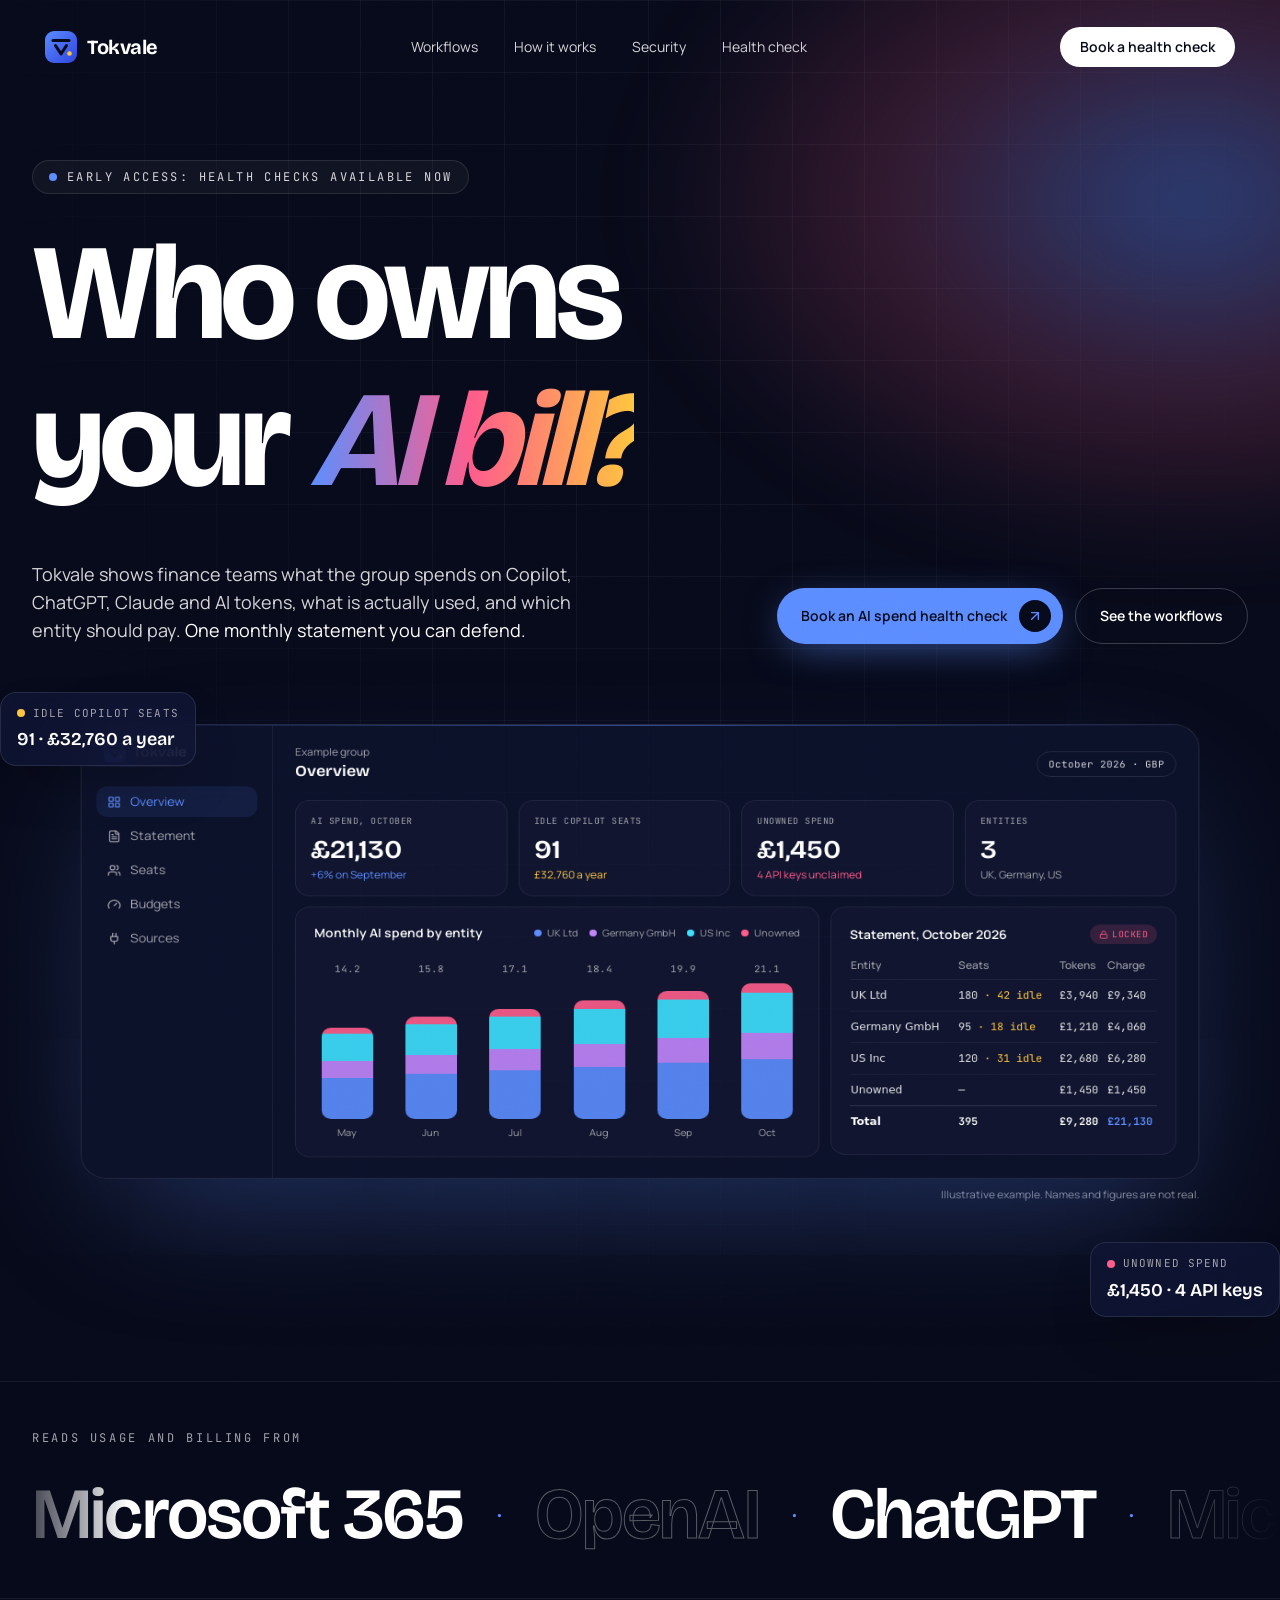
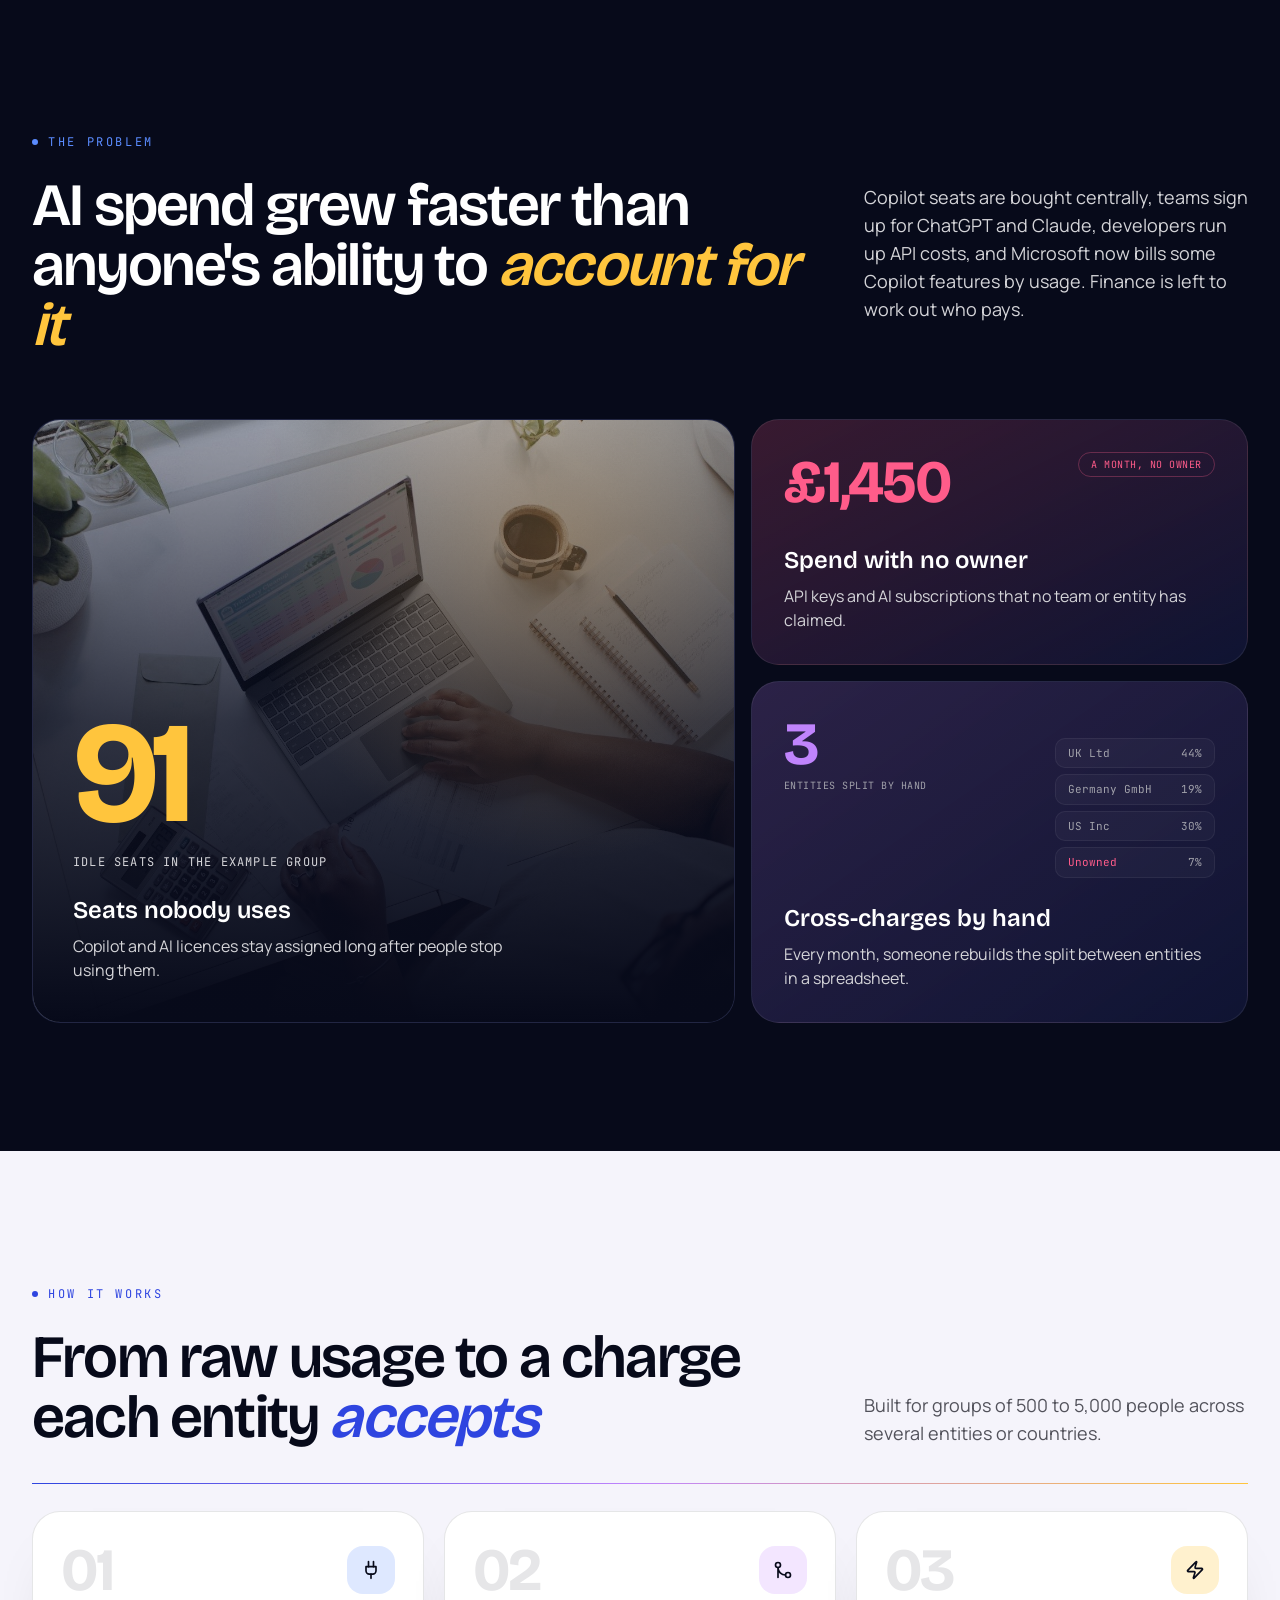
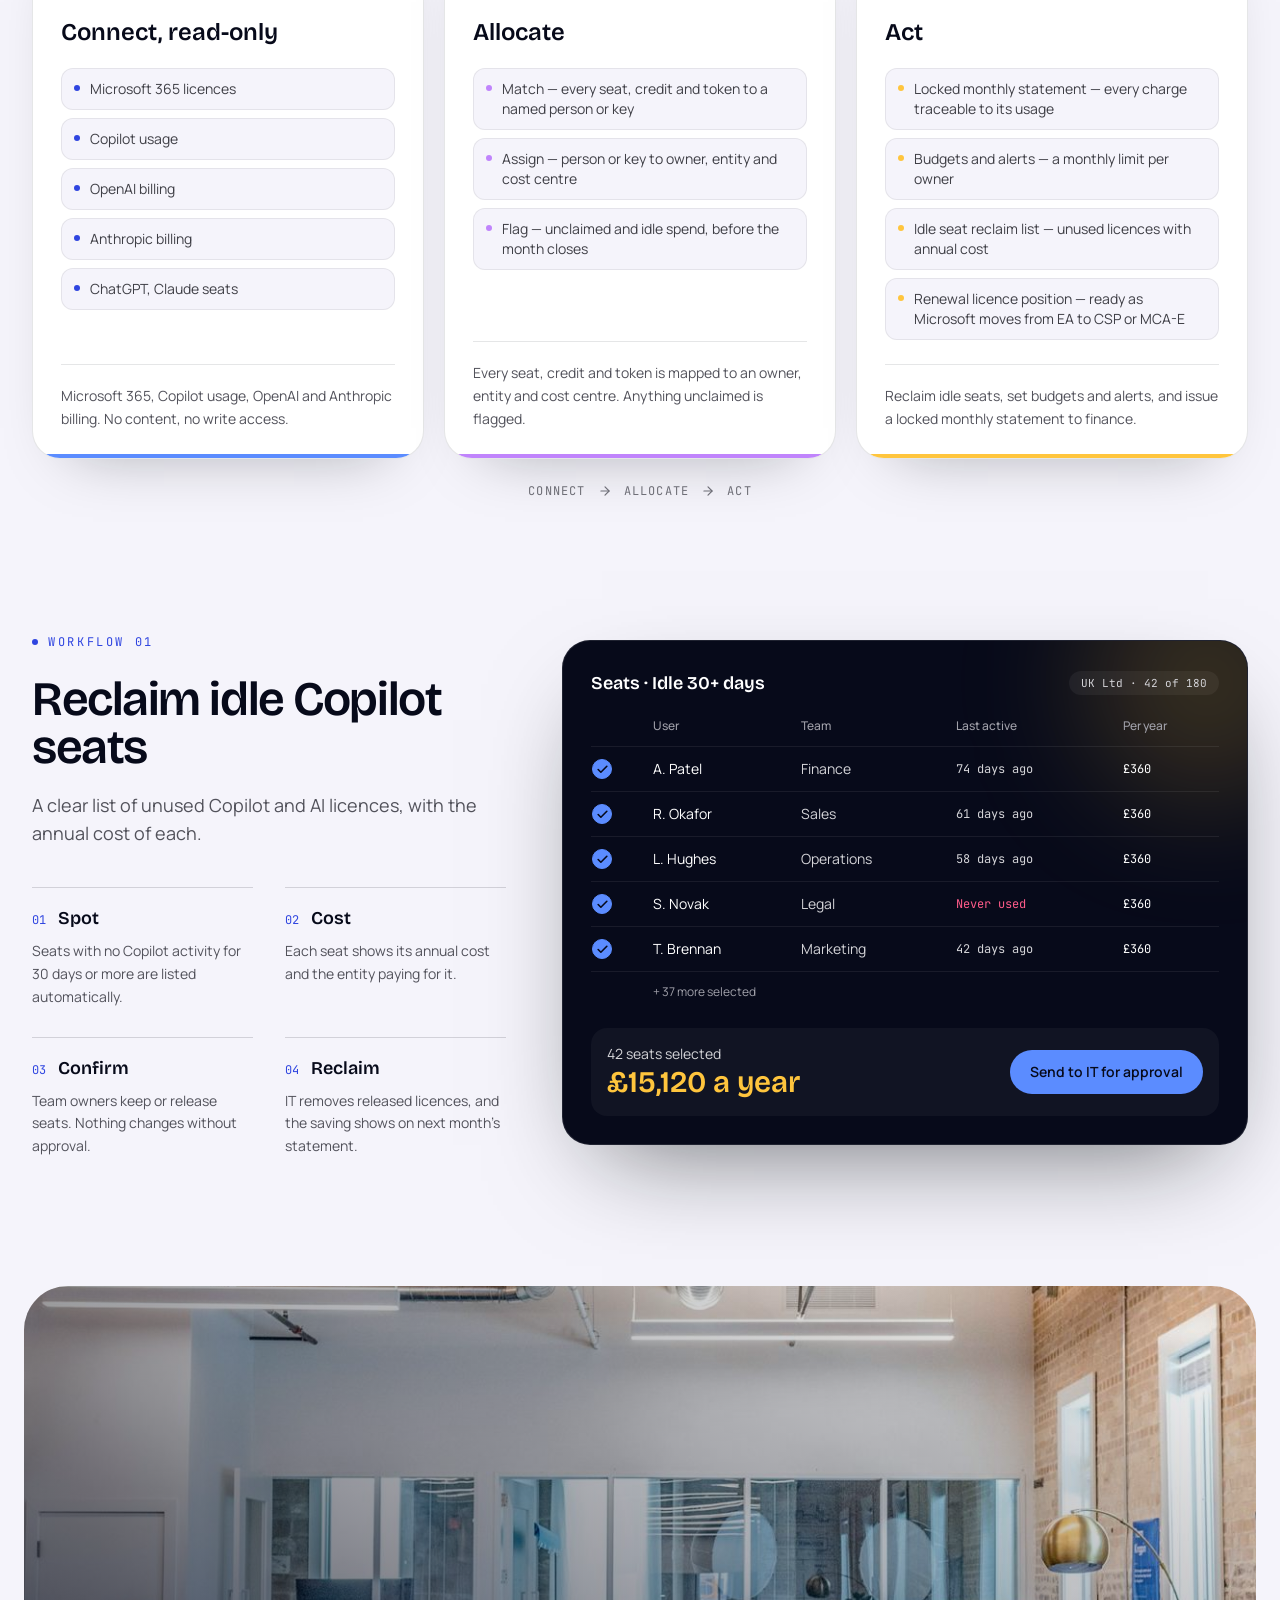
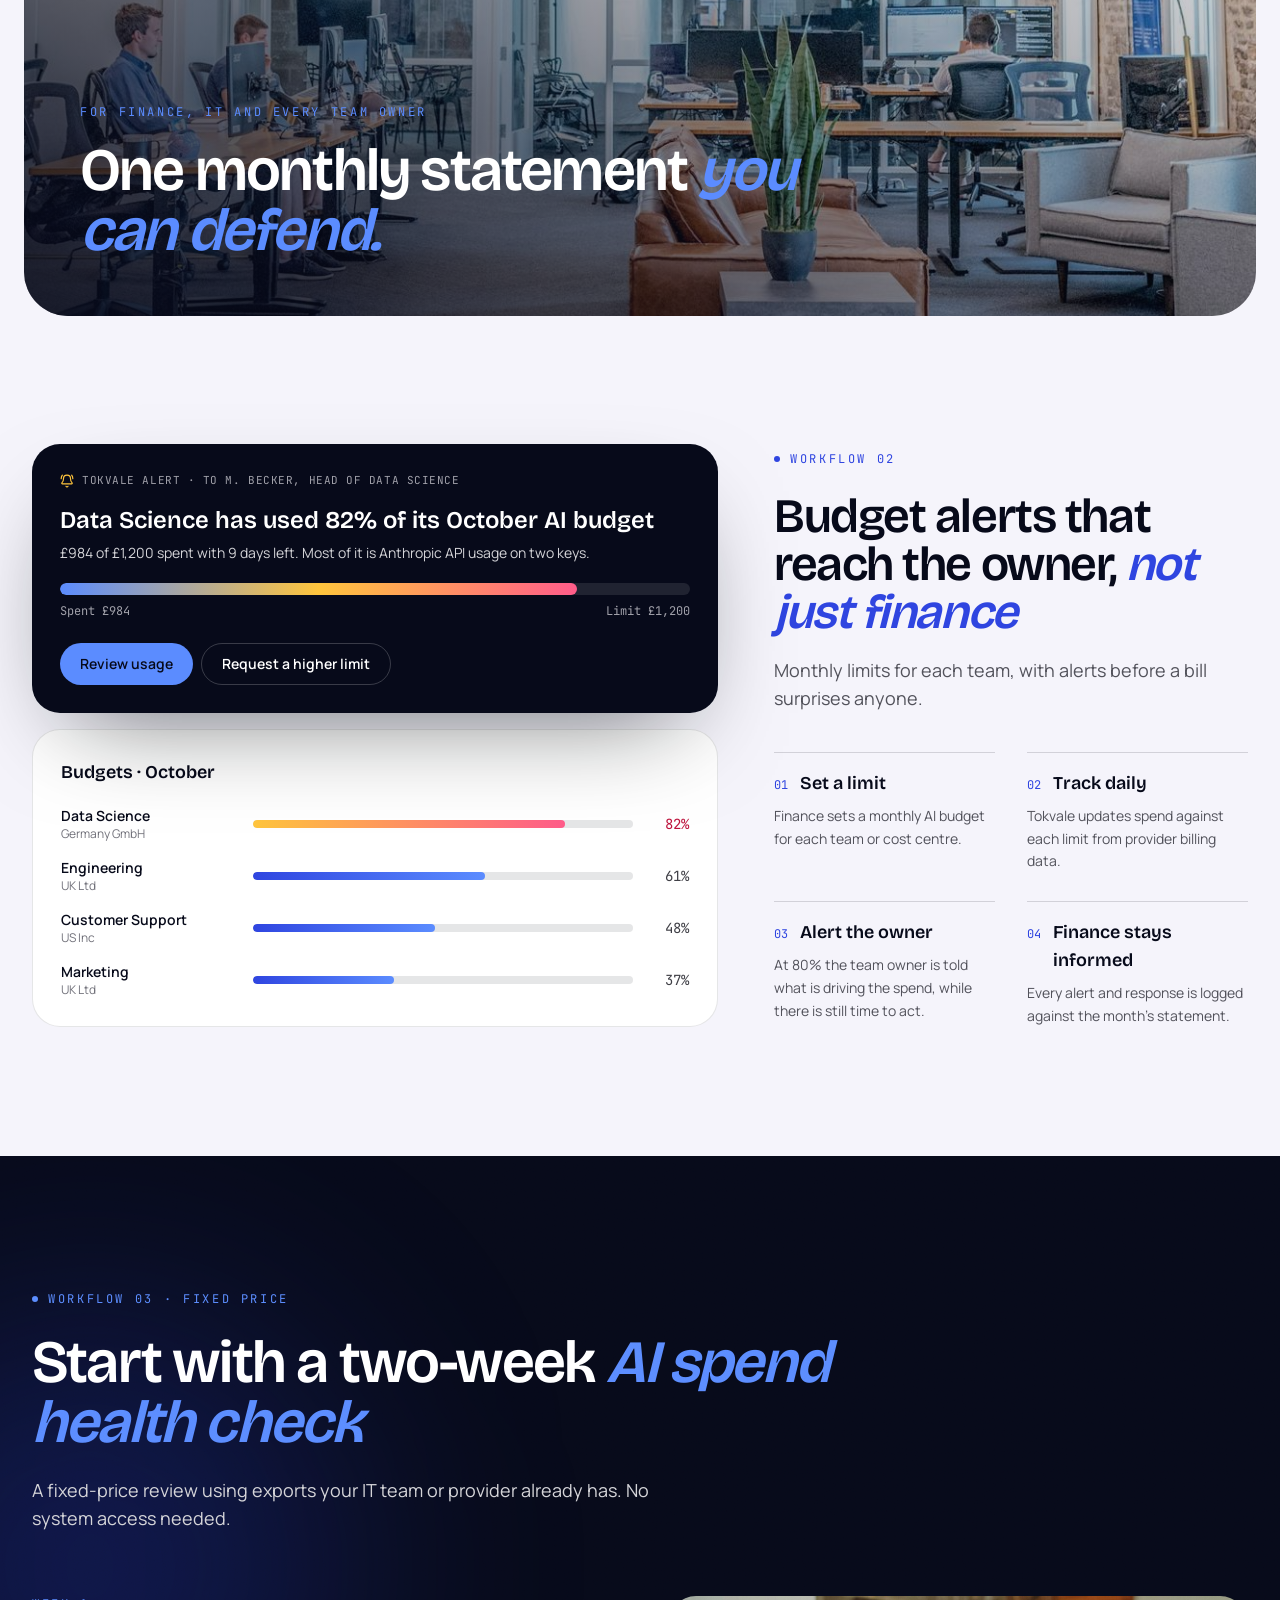
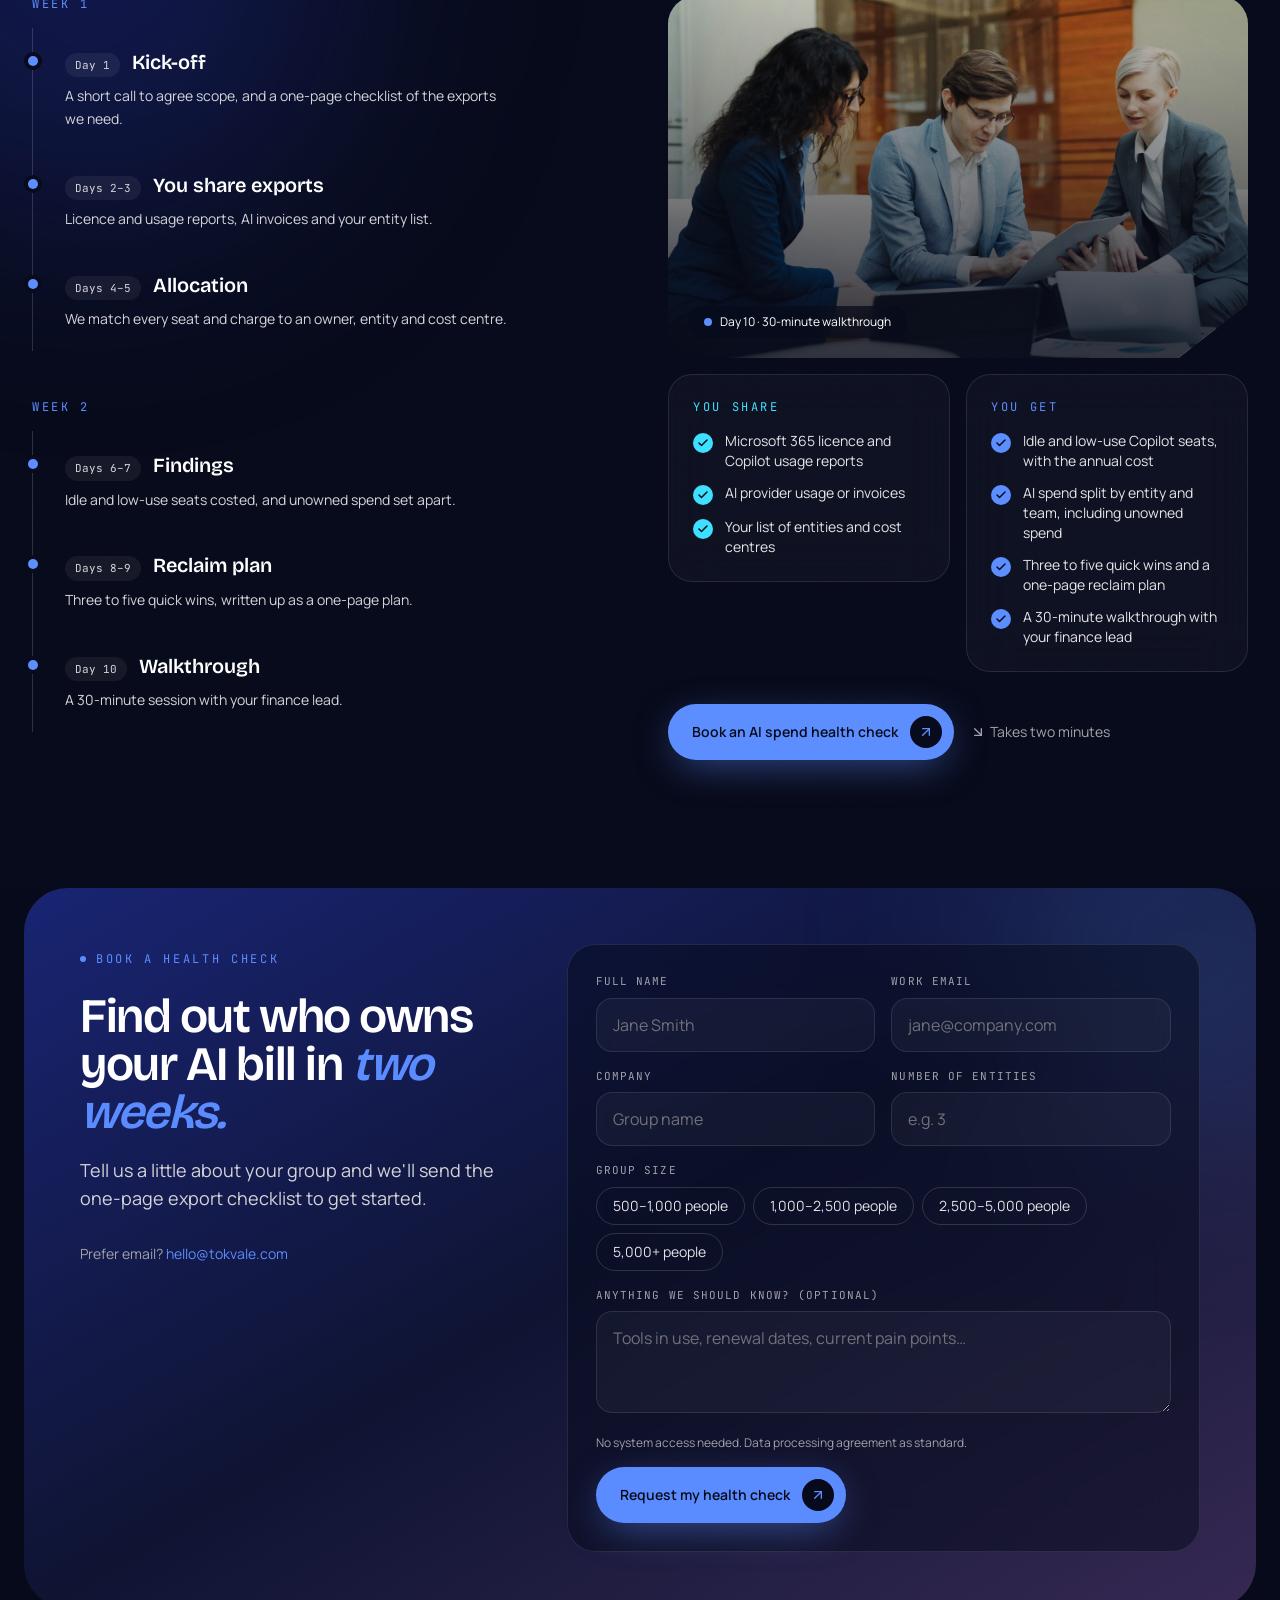
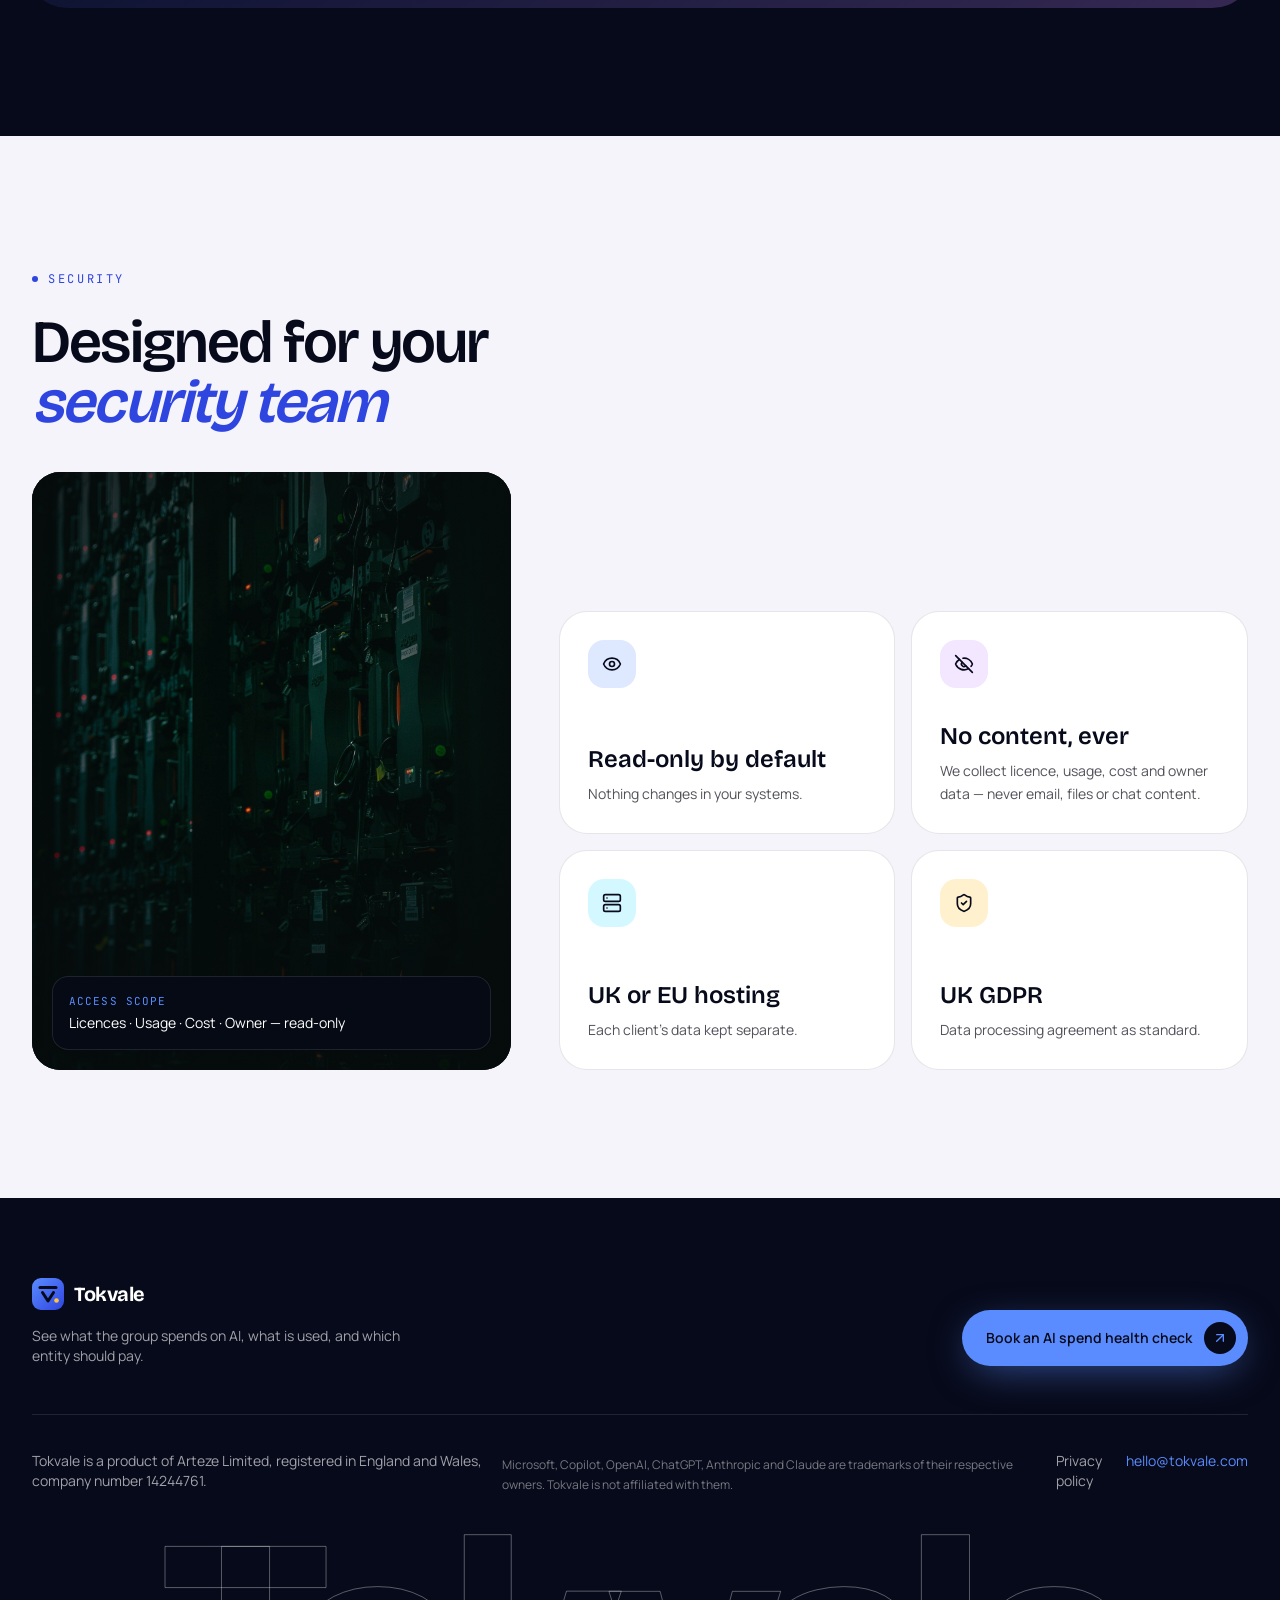
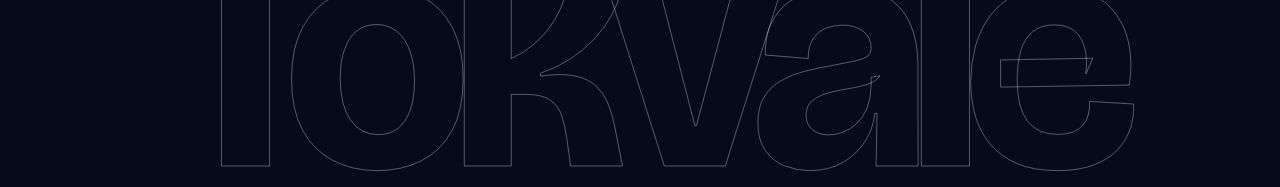
==== commit 699542f1: "Add files via upload" ====
--- a/index.html
+++ b/index.html
@@ -9,7 +9,7 @@
 <link href="https://fonts.googleapis.com/css2?family=Bricolage+Grotesque:opsz,wght@12..96,400..800&amp;family=Manrope:wght@400;500;600;700&amp;family=JetBrains+Mono:wght@400;500&amp;display=swap" rel="stylesheet"/>
 <link href="style.css" rel="stylesheet"/><link href="favicon.svg" rel="icon" type="image/svg+xml"/><title>Tokvale — AI and Copilot spend control for finance teams</title></head>
 <body>
-<div id="root"><div class="App"><main class="overflow-x-clip" data-testid="landing-page"><header class="fixed inset-x-0 top-0 z-50 px-4 pt-4 sm:px-6" data-testid="site-nav"><div class="mx-auto flex max-w-7xl items-center justify-between rounded-full border px-4 py-2.5 transition-[background-color,border-color] duration-500 sm:px-5 border-transparent bg-transparent"><a class="flex items-center gap-2.5" data-testid="brand-logo" href="#top"><svg aria-hidden="true" height="32" viewbox="0 0 32 32" width="32"><defs><lineargradient id="tk-g" x1="0" x2="1" y1="0" y2="1"><stop offset="0" style="stop-color: var(--mint);"></stop><stop offset="1" style="stop-color: var(--teal);"></stop></lineargradient></defs><rect fill="url(#tk-g)" height="32" rx="9" width="32"></rect><path d="M8 9.5h16" stroke-linecap="round" stroke-width="3" style="stroke: var(--ink);"></path><path d="M10.5 14.5 16 23l5.5-8.5" fill="none" stroke-linecap="round" stroke-linejoin="round" stroke-width="3" style="stroke: var(--ink);"></path><circle cx="24.5" cy="22.5" r="2.3" style="fill: var(--amber);"></circle></svg><span class="font-display text-xl font-bold tracking-tight text-white">Tokvale</span></a><nav class="hidden items-center gap-1 md:flex"><button class="rounded-full px-4 py-2 text-sm text-zinc-300 transition-colors duration-300 hover:bg-white/5 hover:text-white" data-testid="nav-link-workflows">Workflows</button><button class="rounded-full px-4 py-2 text-sm text-zinc-300 transition-colors duration-300 hover:bg-white/5 hover:text-white" data-testid="nav-link-how-it-works">How it works</button><button class="rounded-full px-4 py-2 text-sm text-zinc-300 transition-colors duration-300 hover:bg-white/5 hover:text-white" data-testid="nav-link-security">Security</button><button class="rounded-full px-4 py-2 text-sm text-zinc-300 transition-colors duration-300 hover:bg-white/5 hover:text-white" data-testid="nav-link-health-check">Health check</button></nav><div class="flex items-center gap-2"><button class="hidden rounded-full bg-white px-5 py-2.5 text-sm font-semibold text-[var(--ink)] transition-colors duration-300 hover:bg-[var(--mint)] sm:inline-flex" data-testid="nav-cta-book">Book a health check</button></div></div></header><section class="grain relative overflow-hidden bg-[var(--ink)] pb-24 pt-32 sm:pt-40" data-testid="hero-section" id="top"><div class="grid-lines pointer-events-none absolute inset-0 [mask-image:radial-gradient(ellipse_at_top,black_30%,transparent_75%)]"></div><div class="pointer-events-none absolute -top-40 left-1/2 h-[720px] w-[1100px] -translate-x-1/2 hero-glow rounded-full blur-2xl" style="transform: none;"></div><div class="relative mx-auto max-w-7xl px-5 sm:px-8"><div class="inline-flex items-center gap-2.5 rounded-full border border-white/10 bg-white/[0.04] px-4 py-2 font-mono text-xs uppercase tracking-[0.2em] text-zinc-300" data-testid="hero-badge"><span class="pulse-dot h-2 w-2 rounded-full bg-[var(--mint)]"></span>Early access: health checks available now</div><h1 class="mt-8 font-display text-[3.4rem] font-bold leading-[0.92] tracking-[-0.04em] text-white sm:text-7xl lg:text-[8.5rem]" data-testid="hero-headline"><span class=""><span class="block overflow-hidden pb-[0.08em]"><span class="block" style="transform: none;">Who owns</span></span><span class="block overflow-hidden pb-[0.08em]"><span class="block" style="transform: none;"><span>your <span class="bg-gradient-to-r from-[var(--mint)] via-[var(--coral)] to-[var(--amber)] bg-clip-text italic text-transparent">AI bill?</span></span></span></span></span></h1><div class="mt-10 grid gap-8 lg:grid-cols-12 lg:items-end"><p class="max-w-xl text-base leading-relaxed text-zinc-300 sm:text-lg lg:col-span-7" data-testid="hero-subheadline">Tokvale shows finance teams what the group spends on Copilot, ChatGPT, Claude and AI tokens, what is actually used, and which entity should pay. <span class="text-white">One monthly statement you can defend.</span></p><div class="flex flex-wrap gap-3 lg:col-span-5 lg:justify-end"><button class="group inline-flex items-center gap-3 rounded-full bg-[var(--mint)] py-3 pl-6 pr-3 text-sm font-semibold glow-btn text-[var(--ink)] transition-[box-shadow,background-color] duration-300 hover:bg-white disabled:opacity-60" data-testid="hero-cta-book" tabindex="0" type="button">Book an AI spend health check<span class="grid h-8 w-8 place-items-center rounded-full bg-[var(--ink)] text-[var(--mint)] transition-transform duration-300 group-hover:rotate-45"><svg aria-hidden="true" class="lucide lucide-arrow-up-right" fill="none" height="16" stroke="currentColor" stroke-linecap="round" stroke-linejoin="round" stroke-width="2" viewbox="0 0 24 24" width="16" xmlns="http://www.w3.org/2000/svg"><path d="M7 7h10v10"></path><path d="M7 17 17 7"></path></svg></span></button><button class="inline-flex items-center gap-2 rounded-full border px-6 py-3 text-sm font-semibold transition-colors duration-300 border-white/20 text-white hover:border-[var(--mint)] hover:text-[var(--mint)]" data-testid="hero-cta-workflows" tabindex="0" type="button">See the workflows</button></div></div><div class="relative mt-16 sm:mt-20" style="perspective: 1600px;"><div class="absolute z-20 hidden rounded-2xl border border-white/10 bg-tk-ink2/85 px-4 py-3 shadow-2xl backdrop-blur-xl md:block -left-2 -top-8 lg:-left-8" data-testid="hero-chip-idle"><div class="flex items-center gap-2 font-mono text-[11px] uppercase tracking-widest text-zinc-400"><span class="h-2 w-2 rounded-full" style="background: var(--amber);"></span>Idle Copilot seats</div><div class="mt-1 font-display text-lg font-semibold text-white">91 · £32,760 a year</div></div><div class="absolute z-20 hidden rounded-2xl border border-white/10 bg-tk-ink2/85 px-4 py-3 shadow-2xl backdrop-blur-xl md:block -bottom-8 -right-2 lg:-right-8" data-testid="hero-chip-unowned"><div class="flex items-center gap-2 font-mono text-[11px] uppercase tracking-widest text-zinc-400"><span class="h-2 w-2 rounded-full" style="background: var(--coral);"></span>Unowned spend</div><div class="mt-1 font-display text-lg font-semibold text-white">£1,450 · 4 API keys</div></div><div><div class="will-change-transform" style="transform-origin: 50% 0%; transform: scale(0.92) rotateX(22deg);"><div class="relative overflow-hidden rounded-[28px] border border-white/10 glow-dash bg-tk-ink2/70" data-testid="hero-dashboard"><div class="absolute inset-x-0 top-0 h-px bg-gradient-to-r from-transparent via-tk-mint/60 to-transparent"></div><div class="flex"><aside class="hidden w-52 shrink-0 border-r border-white/[0.06] p-4 lg:block"><div class="flex items-center gap-2 px-2 py-1"><svg aria-hidden="true" height="24" viewbox="0 0 32 32" width="24"><defs><lineargradient id="tk-g" x1="0" x2="1" y1="0" y2="1"><stop offset="0" style="stop-color: var(--mint);"></stop><stop offset="1" style="stop-color: var(--teal);"></stop></lineargradient></defs><rect fill="url(#tk-g)" height="32" rx="9" width="32"></rect><path d="M8 9.5h16" stroke-linecap="round" stroke-width="3" style="stroke: var(--ink);"></path><path d="M10.5 14.5 16 23l5.5-8.5" fill="none" stroke-linecap="round" stroke-linejoin="round" stroke-width="3" style="stroke: var(--ink);"></path><circle cx="24.5" cy="22.5" r="2.3" style="fill: var(--amber);"></circle></svg><span class="font-display font-semibold text-white">Tokvale</span></div><div class="mt-6 space-y-1"><button class="flex w-full items-center gap-2.5 rounded-xl px-3 py-2 text-sm transition-colors bg-tk-mint/10 text-[var(--mint)]" data-testid="dashboard-nav-overview"><svg aria-hidden="true" class="lucide lucide-layout-grid" fill="none" height="15" stroke="currentColor" stroke-linecap="round" stroke-linejoin="round" stroke-width="2" viewbox="0 0 24 24" width="15" xmlns="http://www.w3.org/2000/svg"><rect height="7" rx="1" width="7" x="3" y="3"></rect><rect height="7" rx="1" width="7" x="14" y="3"></rect><rect height="7" rx="1" width="7" x="14" y="14"></rect><rect height="7" rx="1" width="7" x="3" y="14"></rect></svg> Overview</button><button class="flex w-full items-center gap-2.5 rounded-xl px-3 py-2 text-sm transition-colors text-zinc-400 hover:text-white" data-testid="dashboard-nav-statement"><svg aria-hidden="true" class="lucide lucide-file-text" fill="none" height="15" stroke="currentColor" stroke-linecap="round" stroke-linejoin="round" stroke-width="2" viewbox="0 0 24 24" width="15" xmlns="http://www.w3.org/2000/svg"><path d="M15 2H6a2 2 0 0 0-2 2v16a2 2 0 0 0 2 2h12a2 2 0 0 0 2-2V7Z"></path><path d="M14 2v4a2 2 0 0 0 2 2h4"></path><path d="M10 9H8"></path><path d="M16 13H8"></path><path d="M16 17H8"></path></svg> Statement</button><button class="flex w-full items-center gap-2.5 rounded-xl px-3 py-2 text-sm transition-colors text-zinc-400 hover:text-white" data-testid="dashboard-nav-seats"><svg aria-hidden="true" class="lucide lucide-users" fill="none" height="15" stroke="currentColor" stroke-linecap="round" stroke-linejoin="round" stroke-width="2" viewbox="0 0 24 24" width="15" xmlns="http://www.w3.org/2000/svg"><path d="M16 21v-2a4 4 0 0 0-4-4H6a4 4 0 0 0-4 4v2"></path><path d="M16 3.128a4 4 0 0 1 0 7.744"></path><path d="M22 21v-2a4 4 0 0 0-3-3.87"></path><circle cx="9" cy="7" r="4"></circle></svg> Seats</button><button class="flex w-full items-center gap-2.5 rounded-xl px-3 py-2 text-sm transition-colors text-zinc-400 hover:text-white" data-testid="dashboard-nav-budgets"><svg aria-hidden="true" class="lucide lucide-gauge" fill="none" height="15" stroke="currentColor" stroke-linecap="round" stroke-linejoin="round" stroke-width="2" viewbox="0 0 24 24" width="15" xmlns="http://www.w3.org/2000/svg"><path d="m12 14 4-4"></path><path d="M3.34 19a10 10 0 1 1 17.32 0"></path></svg> Budgets</button><button class="flex w-full items-center gap-2.5 rounded-xl px-3 py-2 text-sm transition-colors text-zinc-400 hover:text-white" data-testid="dashboard-nav-sources"><svg aria-hidden="true" class="lucide lucide-plug" fill="none" height="15" stroke="currentColor" stroke-linecap="round" stroke-linejoin="round" stroke-width="2" viewbox="0 0 24 24" width="15" xmlns="http://www.w3.org/2000/svg"><path d="M12 22v-5"></path><path d="M9 8V2"></path><path d="M15 8V2"></path><path d="M18 8v5a4 4 0 0 1-4 4h-4a4 4 0 0 1-4-4V8Z"></path></svg> Sources</button></div></aside><div class="min-w-0 flex-1 p-4 sm:p-6"><div class="flex flex-wrap items-center justify-between gap-2"><div><div class="text-xs text-zinc-400">Example group</div><div class="font-display text-lg font-semibold text-white">Overview</div></div><div class="rounded-full border border-white/10 px-3 py-1.5 font-mono text-[11px] text-zinc-300">October 2026 · GBP</div></div><div class="mt-5 grid grid-cols-2 gap-3 lg:grid-cols-4"><div class="rounded-2xl border border-white/[0.07] bg-white/[0.02] p-3 sm:p-4"><div class="font-mono text-[10px] uppercase tracking-wider text-zinc-400">AI spend, October</div><div class="mt-2 font-display text-2xl font-semibold text-white sm:text-3xl">£21,130</div><div class="mt-1 text-xs text-[var(--mint)]">+6% on September</div></div><div class="rounded-2xl border border-white/[0.07] bg-white/[0.02] p-3 sm:p-4"><div class="font-mono text-[10px] uppercase tracking-wider text-zinc-400">Idle Copilot seats</div><div class="mt-2 font-display text-2xl font-semibold text-white sm:text-3xl">91</div><div class="mt-1 text-xs text-[var(--amber)]">£32,760 a year</div></div><div class="rounded-2xl border border-white/[0.07] bg-white/[0.02] p-3 sm:p-4"><div class="font-mono text-[10px] uppercase tracking-wider text-zinc-400">Unowned spend</div><div class="mt-2 font-display text-2xl font-semibold text-white sm:text-3xl">£1,450</div><div class="mt-1 text-xs text-[var(--coral)]">4 API keys unclaimed</div></div><div class="rounded-2xl border border-white/[0.07] bg-white/[0.02] p-3 sm:p-4"><div class="font-mono text-[10px] uppercase tracking-wider text-zinc-400">Entities</div><div class="mt-2 font-display text-2xl font-semibold text-white sm:text-3xl">3</div><div class="mt-1 text-xs text-zinc-400">UK, Germany, US</div></div></div><div class="mt-3 grid gap-3 xl:grid-cols-5"><div class="min-w-0 xl:col-span-3"><div class="rounded-2xl border border-white/[0.07] bg-white/[0.02] p-4 sm:p-5" data-testid="dashboard-chart"><div class="flex flex-wrap items-center justify-between gap-3"><div class="text-sm font-semibold text-white">Monthly AI spend by entity</div><div class="flex flex-wrap gap-3"><span class="flex items-center gap-1.5 text-[11px] text-zinc-400"><span class="h-2 w-2 rounded-sm" style="background: var(--mint);"></span>UK Ltd</span><span class="flex items-center gap-1.5 text-[11px] text-zinc-400"><span class="h-2 w-2 rounded-sm" style="background: var(--violet);"></span>Germany GmbH</span><span class="flex items-center gap-1.5 text-[11px] text-zinc-400"><span class="h-2 w-2 rounded-sm" style="background: var(--sky);"></span>US Inc</span><span class="flex items-center gap-1.5 text-[11px] text-zinc-400"><span class="h-2 w-2 rounded-sm" style="background: var(--coral);"></span>Unowned</span></div></div><div class="mt-6 flex h-44 items-end gap-2 sm:h-52 sm:gap-5"><div class="flex h-full flex-1 flex-col items-center gap-2"><span class="font-mono text-[11px] text-zinc-400">14.2</span><div class="flex w-full flex-1 items-end justify-center"><div class="flex w-full max-w-[56px] flex-col-reverse overflow-hidden rounded-md" style="height: 67.3%;"><div class="opacity-90" style="height: 44%; background: var(--mint);"></div><div class="opacity-90" style="height: 19%; background: var(--violet);"></div><div class="opacity-90" style="height: 30%; background: var(--sky);"></div><div class="opacity-90" style="height: 7%; background: var(--coral);"></div></div></div><span class="text-[11px] text-zinc-400">May</span></div><div class="flex h-full flex-1 flex-col items-center gap-2"><span class="font-mono text-[11px] text-zinc-400">15.8</span><div class="flex w-full flex-1 items-end justify-center"><div class="flex w-full max-w-[56px] flex-col-reverse overflow-hidden rounded-md" style="height: 74.9%;"><div class="opacity-90" style="height: 44%; background: var(--mint);"></div><div class="opacity-90" style="height: 19%; background: var(--violet);"></div><div class="opacity-90" style="height: 30%; background: var(--sky);"></div><div class="opacity-90" style="height: 7%; background: var(--coral);"></div></div></div><span class="text-[11px] text-zinc-400">Jun</span></div><div class="flex h-full flex-1 flex-col items-center gap-2"><span class="font-mono text-[11px] text-zinc-400">17.1</span><div class="flex w-full flex-1 items-end justify-center"><div class="flex w-full max-w-[56px] flex-col-reverse overflow-hidden rounded-md" style="height: 81.0%;"><div class="opacity-90" style="height: 44%; background: var(--mint);"></div><div class="opacity-90" style="height: 19%; background: var(--violet);"></div><div class="opacity-90" style="height: 30%; background: var(--sky);"></div><div class="opacity-90" style="height: 7%; background: var(--coral);"></div></div></div><span class="text-[11px] text-zinc-400">Jul</span></div><div class="flex h-full flex-1 flex-col items-center gap-2"><span class="font-mono text-[11px] text-zinc-400">18.4</span><div class="flex w-full flex-1 items-end justify-center"><div class="flex w-full max-w-[56px] flex-col-reverse overflow-hidden rounded-md" style="height: 87.2%;"><div class="opacity-90" style="height: 44%; background: var(--mint);"></div><div class="opacity-90" style="height: 19%; background: var(--violet);"></div><div class="opacity-90" style="height: 30%; background: var(--sky);"></div><div class="opacity-90" style="height: 7%; background: var(--coral);"></div></div></div><span class="text-[11px] text-zinc-400">Aug</span></div><div class="flex h-full flex-1 flex-col items-center gap-2"><span class="font-mono text-[11px] text-zinc-400">19.9</span><div class="flex w-full flex-1 items-end justify-center"><div class="flex w-full max-w-[56px] flex-col-reverse overflow-hidden rounded-md" style="height: 94.3%;"><div class="opacity-90" style="height: 44%; background: var(--mint);"></div><div class="opacity-90" style="height: 19%; background: var(--violet);"></div><div class="opacity-90" style="height: 30%; background: var(--sky);"></div><div class="opacity-90" style="height: 7%; background: var(--coral);"></div></div></div><span class="text-[11px] text-zinc-400">Sep</span></div><div class="flex h-full flex-1 flex-col items-center gap-2"><span class="font-mono text-[11px] text-zinc-400">21.1</span><div class="flex w-full flex-1 items-end justify-center"><div class="flex w-full max-w-[56px] flex-col-reverse overflow-hidden rounded-md" style="height: 100.0%;"><div class="opacity-90" style="height: 44%; background: var(--mint);"></div><div class="opacity-90" style="height: 19%; background: var(--violet);"></div><div class="opacity-90" style="height: 30%; background: var(--sky);"></div><div class="opacity-90" style="height: 7%; background: var(--coral);"></div></div></div><span class="text-[11px] text-zinc-400">Oct</span></div></div></div></div><div class="min-w-0 xl:col-span-2"><div class="rounded-2xl border border-white/[0.07] bg-white/[0.02] p-4 sm:p-5" data-testid="dashboard-statement"><div class="flex items-center justify-between"><div class="text-sm font-semibold text-white">Statement, October 2026</div><span class="inline-flex items-center gap-1 rounded-full bg-tk-coral/15 px-2.5 py-1 font-mono text-[10px] uppercase tracking-wider text-[var(--coral)]"><svg aria-hidden="true" class="lucide lucide-lock" fill="none" height="10" stroke="currentColor" stroke-linecap="round" stroke-linejoin="round" stroke-width="2" viewbox="0 0 24 24" width="10" xmlns="http://www.w3.org/2000/svg"><rect height="11" rx="2" ry="2" width="18" x="3" y="11"></rect><path d="M7 11V7a5 5 0 0 1 10 0v4"></path></svg> Locked</span></div><div class="mt-4 overflow-x-auto"><table class="w-full min-w-[340px] text-left text-xs"><thead class="text-zinc-400"><tr><th class="pb-2 font-medium">Entity</th><th class="pb-2 font-medium">Seats</th><th class="pb-2 font-medium">Tokens</th><th class="pb-2 font-medium">Charge</th></tr></thead><tbody class="font-mono text-zinc-200"><tr class="border-t border-white/[0.06]"><td class="py-2.5 font-sans">UK Ltd</td><td class="py-2.5">180 <span class="text-[var(--amber)]">· <span data-ve-dynamic="true" style="display: contents;">42 idle</span></span></td><td class="py-2.5">£3,940</td><td class="py-2.5">£9,340</td></tr><tr class="border-t border-white/[0.06]"><td class="py-2.5 font-sans">Germany GmbH</td><td class="py-2.5">95 <span class="text-[var(--amber)]">· <span data-ve-dynamic="true" style="display: contents;">18 idle</span></span></td><td class="py-2.5">£1,210</td><td class="py-2.5">£4,060</td></tr><tr class="border-t border-white/[0.06]"><td class="py-2.5 font-sans">US Inc</td><td class="py-2.5">120 <span class="text-[var(--amber)]">· <span data-ve-dynamic="true" style="display: contents;">31 idle</span></span></td><td class="py-2.5">£2,680</td><td class="py-2.5">£6,280</td></tr><tr class="border-t border-white/[0.06]"><td class="py-2.5 font-sans">Unowned</td><td class="py-2.5">— </td><td class="py-2.5">£1,450</td><td class="py-2.5">£1,450</td></tr><tr class="border-t border-white/15 font-semibold text-white"><td class="py-2.5 font-sans">Total</td><td>395</td><td>£9,280</td><td class="text-[var(--mint)]">£21,130</td></tr></tbody></table></div></div></div></div></div></div></div><p class="tk-note">Illustrative example. Names and figures are not real.</p></div></div></div></div></section><section class="relative border-y border-white/[0.07] bg-[var(--ink)] py-12" data-testid="providers-marquee"><div class="mx-auto mb-8 max-w-7xl px-5 font-mono text-xs uppercase tracking-[0.22em] text-zinc-400 sm:px-8">Reads usage and billing from</div><div class="marquee-wrap relative overflow-hidden [mask-image:linear-gradient(90deg,transparent,black_10%,black_90%,transparent)]"><div class="marquee-track flex w-max"><div class="flex shrink-0 items-center"><div class="flex items-center"><span class="whitespace-nowrap px-8 font-display text-5xl font-semibold tracking-tight sm:text-7xl text-white">Microsoft 365</span><span class="text-3xl text-[var(--mint)]">·</span></div><div class="flex items-center"><span class="whitespace-nowrap px-8 font-display text-5xl font-semibold tracking-tight sm:text-7xl text-outline">OpenAI</span><span class="text-3xl text-[var(--mint)]">·</span></div><div class="flex items-center"><span class="whitespace-nowrap px-8 font-display text-5xl font-semibold tracking-tight sm:text-7xl text-white">ChatGPT</span><span class="text-3xl text-[var(--mint)]">·</span></div><div class="flex items-center"><span class="whitespace-nowrap px-8 font-display text-5xl font-semibold tracking-tight sm:text-7xl text-outline">Microsoft Copilot</span><span class="text-3xl text-[var(--mint)]">·</span></div><div class="flex items-center"><span class="whitespace-nowrap px-8 font-display text-5xl font-semibold tracking-tight sm:text-7xl text-white">Anthropic</span><span class="text-3xl text-[var(--mint)]">·</span></div><div class="flex items-center"><span class="whitespace-nowrap px-8 font-display text-5xl font-semibold tracking-tight sm:text-7xl text-outline">Claude</span><span class="text-3xl text-[var(--mint)]">·</span></div></div><div class="flex shrink-0 items-center"><div class="flex items-center"><span class="whitespace-nowrap px-8 font-display text-5xl font-semibold tracking-tight sm:text-7xl text-white">Microsoft 365</span><span class="text-3xl text-[var(--mint)]">·</span></div><div class="flex items-center"><span class="whitespace-nowrap px-8 font-display text-5xl font-semibold tracking-tight sm:text-7xl text-outline">OpenAI</span><span class="text-3xl text-[var(--mint)]">·</span></div><div class="flex items-center"><span class="whitespace-nowrap px-8 font-display text-5xl font-semibold tracking-tight sm:text-7xl text-white">ChatGPT</span><span class="text-3xl text-[var(--mint)]">·</span></div><div class="flex items-center"><span class="whitespace-nowrap px-8 font-display text-5xl font-semibold tracking-tight sm:text-7xl text-outline">Microsoft Copilot</span><span class="text-3xl text-[var(--mint)]">·</span></div><div class="flex items-center"><span class="whitespace-nowrap px-8 font-display text-5xl font-semibold tracking-tight sm:text-7xl text-white">Anthropic</span><span class="text-3xl text-[var(--mint)]">·</span></div><div class="flex items-center"><span class="whitespace-nowrap px-8 font-display text-5xl font-semibold tracking-tight sm:text-7xl text-outline">Claude</span><span class="text-3xl text-[var(--mint)]">·</span></div></div></div></div></section><section class="relative bg-[var(--ink)] py-24 sm:py-32" data-testid="problem-section"><div class="mx-auto max-w-7xl px-5 sm:px-8"><div class="grid gap-8 lg:grid-cols-12"><div class="lg:col-span-8"><div class="inline-flex items-center gap-2.5 font-mono text-xs uppercase tracking-[0.22em] text-[var(--mint)]"><span class="h-1.5 w-1.5 rounded-full bg-[var(--mint)]"></span>The problem</div><h2 class="mt-6 font-display text-4xl font-semibold leading-[1.02] tracking-[-0.03em] text-white sm:text-5xl lg:text-6xl">AI spend grew faster than anyone's ability to <span class="italic text-[var(--amber)]">account for it</span></h2></div><div class="lg:col-span-4 lg:pt-14"><p class="text-base leading-relaxed text-zinc-300 md:text-lg">Copilot seats are bought centrally, teams sign up for ChatGPT and Claude, developers run up API costs, and Microsoft now bills some Copilot features by usage. Finance is left to work out who pays.</p></div></div><div class="mt-16 grid auto-rows-[minmax(240px,auto)] gap-4 md:grid-cols-12"><div class="md:col-span-7 md:row-span-2"><div class="relative h-full overflow-hidden rounded-[28px] border border-white/[0.08] min-h-[480px] bg-[var(--ink-2)]" data-testid="problem-card-idle"><img alt="Grid of licence seats, with idle seats highlighted" class="absolute inset-0 h-full w-full object-cover opacity-60 grayscale-[30%]" src="images/seats.svg"/><div class="absolute inset-0 bg-gradient-to-t from-[var(--ink)] via-tk-ink/70 to-transparent"></div><div class="absolute inset-0 bg-[radial-gradient(circle_at_75%_20%,rgba(255,181,71,0.25),transparent_45%)]"></div><div class="relative flex h-full min-h-[480px] flex-col justify-end p-7 sm:p-10"><div class="font-display text-[6rem] font-bold leading-none tracking-[-0.05em] text-[var(--amber)] sm:text-[9rem]">91</div><div class="mt-2 font-mono text-xs uppercase tracking-widest text-zinc-300">idle seats in the example group</div><h3 class="mt-6 font-display text-2xl font-semibold text-white">Seats nobody uses</h3><p class="mt-2 max-w-md text-zinc-300">Copilot and AI licences stay assigned long after people stop using them.</p></div></div></div><div class="md:col-span-5"><div class="relative h-full overflow-hidden rounded-[28px] border border-white/[0.08] bg-gradient-to-br from-tk-coral/20 to-[var(--ink-2)] p-7 sm:p-8" data-testid="problem-card-unowned"><div class="flex items-start justify-between"><div class="font-display text-6xl font-bold tracking-[-0.04em] text-[var(--coral)]">£1,450</div><span class="rounded-full border border-tk-coral/30 px-3 py-1 font-mono text-[10px] uppercase tracking-wider text-[var(--coral)]">a month, no owner</span></div><h3 class="mt-8 font-display text-2xl font-semibold text-white">Spend with no owner</h3><p class="mt-2 text-zinc-300">API keys and AI subscriptions that no team or entity has claimed.</p></div></div><div class="md:col-span-5"><div class="relative h-full overflow-hidden rounded-[28px] border border-white/[0.08] bg-gradient-to-br from-tk-violet/20 to-[var(--ink-2)] p-7 sm:p-8" data-testid="problem-card-crosscharge"><div class="flex items-start justify-between gap-6"><div><div class="font-display text-6xl font-bold tracking-[-0.04em] text-[var(--violet)]">3</div><div class="mt-1 font-mono text-[10px] uppercase tracking-wider text-zinc-400">entities split by hand</div></div><div class="w-40 shrink-0"><div class="mt-6 space-y-1.5 font-mono text-[11px] text-zinc-400"><div class="flex justify-between rounded-md border border-white/[0.06] bg-white/[0.03] px-3 py-1.5"><span class="">UK Ltd</span><span>44%</span></div><div class="flex justify-between rounded-md border border-white/[0.06] bg-white/[0.03] px-3 py-1.5"><span class="">Germany GmbH</span><span>19%</span></div><div class="flex justify-between rounded-md border border-white/[0.06] bg-white/[0.03] px-3 py-1.5"><span class="">US Inc</span><span>30%</span></div><div class="flex justify-between rounded-md border border-white/[0.06] bg-white/[0.03] px-3 py-1.5"><span class="text-[var(--coral)]">Unowned</span><span>7%</span></div></div></div></div><h3 class="mt-6 font-display text-2xl font-semibold text-white">Cross-charges by hand</h3><p class="mt-2 text-zinc-300">Every month, someone rebuilds the split between entities in a spreadsheet.</p></div></div></div></div></section><div id="workflows"><section class="relative bg-[var(--paper)] py-24 text-[var(--ink)] sm:py-32" data-testid="how-it-works-section" id="how-it-works"><div class="mx-auto max-w-7xl px-5 sm:px-8"><div class="grid gap-8 lg:grid-cols-12 lg:items-end"><div class="lg:col-span-8"><div class="inline-flex items-center gap-2.5 font-mono text-xs uppercase tracking-[0.22em] text-[var(--teal)]"><span class="h-1.5 w-1.5 rounded-full bg-[var(--teal)]"></span>How it works</div><h2 class="mt-6 font-display text-4xl font-semibold leading-[1.02] tracking-[-0.03em] sm:text-5xl lg:text-6xl">From raw usage to a charge each entity <span class="italic text-[var(--teal)]">accepts</span></h2></div><div class="lg:col-span-4"><p class="text-base text-zinc-600 md:text-lg">Built for groups of 500 to 5,000 people across several entities or countries.</p></div></div><div class="relative mt-16"><div class="absolute left-0 right-0 top-[-28px] hidden h-px origin-left bg-gradient-to-r from-[var(--teal)] via-[var(--violet)] to-[var(--amber)] md:block" style="transform: scaleX(1);"></div><div class="grid gap-5 md:grid-cols-3"><div class="h-full"><div class="relative flex h-full flex-col overflow-hidden rounded-[28px] border border-tk-ink/10 bg-white p-7 shadow-[0_30px_60px_-40px_rgba(6,11,12,0.35)]" data-testid="how-step-01"><div class="flex items-center justify-between"><span class="font-display text-6xl font-bold tracking-[-0.05em] text-tk-ink/10">01</span><span class="grid h-12 w-12 place-items-center rounded-2xl" style="background: rgb(var(--rgb-mint) / 0.2);"><svg aria-hidden="true" class="lucide lucide-plug text-[var(--ink)]" fill="none" height="20" stroke="currentColor" stroke-linecap="round" stroke-linejoin="round" stroke-width="2" viewbox="0 0 24 24" width="20" xmlns="http://www.w3.org/2000/svg"><path d="M12 22v-5"></path><path d="M9 8V2"></path><path d="M15 8V2"></path><path d="M18 8v5a4 4 0 0 1-4 4h-4a4 4 0 0 1-4-4V8Z"></path></svg></span></div><h3 class="mt-4 font-display text-2xl font-semibold text-[var(--ink)]">Connect, read-only</h3><ul class="mt-5 flex-1 space-y-2"><li class="flex gap-2.5 rounded-xl border border-tk-ink/[0.07] bg-[var(--paper)] px-3 py-2.5 text-sm text-zinc-700"><span class="mt-1.5 h-1.5 w-1.5 shrink-0 rounded-full" style="background: var(--teal);"></span>Microsoft 365 licences</li><li class="flex gap-2.5 rounded-xl border border-tk-ink/[0.07] bg-[var(--paper)] px-3 py-2.5 text-sm text-zinc-700"><span class="mt-1.5 h-1.5 w-1.5 shrink-0 rounded-full" style="background: var(--teal);"></span>Copilot usage</li><li class="flex gap-2.5 rounded-xl border border-tk-ink/[0.07] bg-[var(--paper)] px-3 py-2.5 text-sm text-zinc-700"><span class="mt-1.5 h-1.5 w-1.5 shrink-0 rounded-full" style="background: var(--teal);"></span>OpenAI billing</li><li class="flex gap-2.5 rounded-xl border border-tk-ink/[0.07] bg-[var(--paper)] px-3 py-2.5 text-sm text-zinc-700"><span class="mt-1.5 h-1.5 w-1.5 shrink-0 rounded-full" style="background: var(--teal);"></span>Anthropic billing</li><li class="flex gap-2.5 rounded-xl border border-tk-ink/[0.07] bg-[var(--paper)] px-3 py-2.5 text-sm text-zinc-700"><span class="mt-1.5 h-1.5 w-1.5 shrink-0 rounded-full" style="background: var(--teal);"></span>ChatGPT, Claude seats</li></ul><p class="mt-6 border-t border-tk-ink/10 pt-5 text-sm leading-relaxed text-zinc-600">Microsoft 365, Copilot usage, OpenAI and Anthropic billing. No content, no write access.</p><div class="absolute inset-x-0 bottom-0 h-1" style="background: var(--mint);"></div></div></div><div class="h-full"><div class="relative flex h-full flex-col overflow-hidden rounded-[28px] border border-tk-ink/10 bg-white p-7 shadow-[0_30px_60px_-40px_rgba(6,11,12,0.35)]" data-testid="how-step-02"><div class="flex items-center justify-between"><span class="font-display text-6xl font-bold tracking-[-0.05em] text-tk-ink/10">02</span><span class="grid h-12 w-12 place-items-center rounded-2xl" style="background: rgb(var(--rgb-violet) / 0.2);"><svg aria-hidden="true" class="lucide lucide-git-merge text-[var(--ink)]" fill="none" height="20" stroke="currentColor" stroke-linecap="round" stroke-linejoin="round" stroke-width="2" viewbox="0 0 24 24" width="20" xmlns="http://www.w3.org/2000/svg"><circle cx="18" cy="18" r="3"></circle><circle cx="6" cy="6" r="3"></circle><path d="M6 21V9a9 9 0 0 0 9 9"></path></svg></span></div><h3 class="mt-4 font-display text-2xl font-semibold text-[var(--ink)]">Allocate</h3><ul class="mt-5 flex-1 space-y-2"><li class="flex gap-2.5 rounded-xl border border-tk-ink/[0.07] bg-[var(--paper)] px-3 py-2.5 text-sm text-zinc-700"><span class="mt-1.5 h-1.5 w-1.5 shrink-0 rounded-full" style="background: var(--violet);"></span>Match — every seat, credit and token to a named person or key</li><li class="flex gap-2.5 rounded-xl border border-tk-ink/[0.07] bg-[var(--paper)] px-3 py-2.5 text-sm text-zinc-700"><span class="mt-1.5 h-1.5 w-1.5 shrink-0 rounded-full" style="background: var(--violet);"></span>Assign — person or key to owner, entity and cost centre</li><li class="flex gap-2.5 rounded-xl border border-tk-ink/[0.07] bg-[var(--paper)] px-3 py-2.5 text-sm text-zinc-700"><span class="mt-1.5 h-1.5 w-1.5 shrink-0 rounded-full" style="background: var(--violet);"></span>Flag — unclaimed and idle spend, before the month closes</li></ul><p class="mt-6 border-t border-tk-ink/10 pt-5 text-sm leading-relaxed text-zinc-600">Every seat, credit and token is mapped to an owner, entity and cost centre. Anything unclaimed is flagged.</p><div class="absolute inset-x-0 bottom-0 h-1" style="background: var(--violet);"></div></div></div><div class="h-full"><div class="relative flex h-full flex-col overflow-hidden rounded-[28px] border border-tk-ink/10 bg-white p-7 shadow-[0_30px_60px_-40px_rgba(6,11,12,0.35)]" data-testid="how-step-03"><div class="flex items-center justify-between"><span class="font-display text-6xl font-bold tracking-[-0.05em] text-tk-ink/10">03</span><span class="grid h-12 w-12 place-items-center rounded-2xl" style="background: rgb(var(--rgb-amber) / 0.25);"><svg aria-hidden="true" class="lucide lucide-zap text-[var(--ink)]" fill="none" height="20" stroke="currentColor" stroke-linecap="round" stroke-linejoin="round" stroke-width="2" viewbox="0 0 24 24" width="20" xmlns="http://www.w3.org/2000/svg"><path d="M4 14a1 1 0 0 1-.78-1.63l9.9-10.2a.5.5 0 0 1 .86.46l-1.92 6.02A1 1 0 0 0 13 10h7a1 1 0 0 1 .78 1.63l-9.9 10.2a.5.5 0 0 1-.86-.46l1.92-6.02A1 1 0 0 0 11 14z"></path></svg></span></div><h3 class="mt-4 font-display text-2xl font-semibold text-[var(--ink)]">Act</h3><ul class="mt-5 flex-1 space-y-2"><li class="flex gap-2.5 rounded-xl border border-tk-ink/[0.07] bg-[var(--paper)] px-3 py-2.5 text-sm text-zinc-700"><span class="mt-1.5 h-1.5 w-1.5 shrink-0 rounded-full" style="background: var(--amber);"></span>Locked monthly statement — every charge traceable to its usage</li><li class="flex gap-2.5 rounded-xl border border-tk-ink/[0.07] bg-[var(--paper)] px-3 py-2.5 text-sm text-zinc-700"><span class="mt-1.5 h-1.5 w-1.5 shrink-0 rounded-full" style="background: var(--amber);"></span>Budgets and alerts — a monthly limit per owner</li><li class="flex gap-2.5 rounded-xl border border-tk-ink/[0.07] bg-[var(--paper)] px-3 py-2.5 text-sm text-zinc-700"><span class="mt-1.5 h-1.5 w-1.5 shrink-0 rounded-full" style="background: var(--amber);"></span>Idle seat reclaim list — unused licences with annual cost</li><li class="flex gap-2.5 rounded-xl border border-tk-ink/[0.07] bg-[var(--paper)] px-3 py-2.5 text-sm text-zinc-700"><span class="mt-1.5 h-1.5 w-1.5 shrink-0 rounded-full" style="background: var(--amber);"></span>Renewal licence position — ready as Microsoft moves from EA to CSP or MCA-E</li></ul><p class="mt-6 border-t border-tk-ink/10 pt-5 text-sm leading-relaxed text-zinc-600">Reclaim idle seats, set budgets and alerts, and issue a locked monthly statement to finance.</p><div class="absolute inset-x-0 bottom-0 h-1" style="background: var(--amber);"></div></div></div></div><div class="mt-6 hidden items-center justify-center gap-3 font-mono text-xs uppercase tracking-widest text-zinc-500 md:flex">Connect <svg aria-hidden="true" class="lucide lucide-arrow-right" fill="none" height="14" stroke="currentColor" stroke-linecap="round" stroke-linejoin="round" stroke-width="2" viewbox="0 0 24 24" width="14" xmlns="http://www.w3.org/2000/svg"><path d="M5 12h14"></path><path d="m12 5 7 7-7 7"></path></svg> Allocate <svg aria-hidden="true" class="lucide lucide-arrow-right" fill="none" height="14" stroke="currentColor" stroke-linecap="round" stroke-linejoin="round" stroke-width="2" viewbox="0 0 24 24" width="14" xmlns="http://www.w3.org/2000/svg"><path d="M5 12h14"></path><path d="m12 5 7 7-7 7"></path></svg> Act</div></div></div></section><section class="bg-[var(--paper)] pb-24 text-[var(--ink)] sm:pb-32" data-testid="reclaim-section"><div class="mx-auto grid max-w-7xl gap-14 px-5 sm:px-8 lg:grid-cols-12 lg:items-center"><div class="lg:col-span-5"><div class=""><div class="inline-flex items-center gap-2.5 font-mono text-xs uppercase tracking-[0.22em] text-[var(--teal)]"><span class="h-1.5 w-1.5 rounded-full bg-[var(--teal)]"></span>Workflow 01</div><h2 class="mt-6 font-display text-4xl font-semibold leading-[1.02] tracking-[-0.03em] sm:text-5xl">Reclaim idle Copilot seats</h2><p class="mt-5 text-base text-zinc-600 md:text-lg">A clear list of unused Copilot and AI licences, with the annual cost of each.</p></div><div class="mt-10 grid gap-x-8 gap-y-7 sm:grid-cols-2"><div class=""><div class="border-t border-tk-ink/15 pt-4" data-testid="reclaim-step-1"><div class="flex items-baseline gap-3"><span class="font-mono text-xs" style="color: var(--teal);">01</span><h4 class="font-display text-lg font-semibold text-[var(--ink)]">Spot</h4></div><p class="mt-2 text-sm leading-relaxed text-zinc-600">Seats with no Copilot activity for 30 days or more are listed automatically.</p></div></div><div class=""><div class="border-t border-tk-ink/15 pt-4" data-testid="reclaim-step-2"><div class="flex items-baseline gap-3"><span class="font-mono text-xs" style="color: var(--teal);">02</span><h4 class="font-display text-lg font-semibold text-[var(--ink)]">Cost</h4></div><p class="mt-2 text-sm leading-relaxed text-zinc-600">Each seat shows its annual cost and the entity paying for it.</p></div></div><div class=""><div class="border-t border-tk-ink/15 pt-4" data-testid="reclaim-step-3"><div class="flex items-baseline gap-3"><span class="font-mono text-xs" style="color: var(--teal);">03</span><h4 class="font-display text-lg font-semibold text-[var(--ink)]">Confirm</h4></div><p class="mt-2 text-sm leading-relaxed text-zinc-600">Team owners keep or release seats. Nothing changes without approval.</p></div></div><div class=""><div class="border-t border-tk-ink/15 pt-4" data-testid="reclaim-step-4"><div class="flex items-baseline gap-3"><span class="font-mono text-xs" style="color: var(--teal);">04</span><h4 class="font-display text-lg font-semibold text-[var(--ink)]">Reclaim</h4></div><p class="mt-2 text-sm leading-relaxed text-zinc-600">IT removes released licences, and the saving shows on next month's statement.</p></div></div></div></div><div class="lg:col-span-7"><div class="relative overflow-hidden rounded-[28px] border border-white/10 bg-[var(--ink)] p-5 text-white shadow-[0_40px_100px_-40px_rgba(6,11,12,0.6)] sm:p-7" data-testid="reclaim-table"><div class="absolute -right-20 -top-20 h-60 w-60 rounded-full bg-tk-amber/20 blur-3xl"></div><div class="relative flex flex-wrap items-center justify-between gap-2"><div class="font-display text-lg font-semibold">Seats · Idle 30+ days</div><div class="rounded-full bg-white/5 px-3 py-1 font-mono text-[11px] text-zinc-300">UK Ltd · 42 of 180</div></div><div class="relative mt-5 overflow-x-auto"><table class="w-full min-w-[420px] text-left text-sm"><thead class="text-xs text-zinc-400"><tr><th class="pb-3 font-medium"></th><th class="pb-3 font-medium">User</th><th class="pb-3 font-medium">Team</th><th class="pb-3 font-medium">Last active</th><th class="pb-3 font-medium">Per year</th></tr></thead><tbody><tr class="border-t border-white/[0.07]"><td class="py-3 pr-2"><button aria-label="Select A. Patel" class="grid h-5 w-5 place-items-center rounded-md border transition-colors border-[var(--mint)] bg-[var(--mint)] text-[var(--ink)]" data-testid="reclaim-seat-toggle-0"><svg aria-hidden="true" class="lucide lucide-check" fill="none" height="13" stroke="currentColor" stroke-linecap="round" stroke-linejoin="round" stroke-width="3" viewbox="0 0 24 24" width="13" xmlns="http://www.w3.org/2000/svg"><path d="M20 6 9 17l-5-5"></path></svg></button></td><td class="py-3">A. Patel</td><td class="py-3 text-zinc-300">Finance</td><td class="py-3 font-mono text-xs text-zinc-300">74 days ago</td><td class="py-3 font-mono text-xs">£360</td></tr><tr class="border-t border-white/[0.07]"><td class="py-3 pr-2"><button aria-label="Select R. Okafor" class="grid h-5 w-5 place-items-center rounded-md border transition-colors border-[var(--mint)] bg-[var(--mint)] text-[var(--ink)]" data-testid="reclaim-seat-toggle-1"><svg aria-hidden="true" class="lucide lucide-check" fill="none" height="13" stroke="currentColor" stroke-linecap="round" stroke-linejoin="round" stroke-width="3" viewbox="0 0 24 24" width="13" xmlns="http://www.w3.org/2000/svg"><path d="M20 6 9 17l-5-5"></path></svg></button></td><td class="py-3">R. Okafor</td><td class="py-3 text-zinc-300">Sales</td><td class="py-3 font-mono text-xs text-zinc-300">61 days ago</td><td class="py-3 font-mono text-xs">£360</td></tr><tr class="border-t border-white/[0.07]"><td class="py-3 pr-2"><button aria-label="Select L. Hughes" class="grid h-5 w-5 place-items-center rounded-md border transition-colors border-[var(--mint)] bg-[var(--mint)] text-[var(--ink)]" data-testid="reclaim-seat-toggle-2"><svg aria-hidden="true" class="lucide lucide-check" fill="none" height="13" stroke="currentColor" stroke-linecap="round" stroke-linejoin="round" stroke-width="3" viewbox="0 0 24 24" width="13" xmlns="http://www.w3.org/2000/svg"><path d="M20 6 9 17l-5-5"></path></svg></button></td><td class="py-3">L. Hughes</td><td class="py-3 text-zinc-300">Operations</td><td class="py-3 font-mono text-xs text-zinc-300">58 days ago</td><td class="py-3 font-mono text-xs">£360</td></tr><tr class="border-t border-white/[0.07]"><td class="py-3 pr-2"><button aria-label="Select S. Novak" class="grid h-5 w-5 place-items-center rounded-md border transition-colors border-[var(--mint)] bg-[var(--mint)] text-[var(--ink)]" data-testid="reclaim-seat-toggle-3"><svg aria-hidden="true" class="lucide lucide-check" fill="none" height="13" stroke="currentColor" stroke-linecap="round" stroke-linejoin="round" stroke-width="3" viewbox="0 0 24 24" width="13" xmlns="http://www.w3.org/2000/svg"><path d="M20 6 9 17l-5-5"></path></svg></button></td><td class="py-3">S. Novak</td><td class="py-3 text-zinc-300">Legal</td><td class="py-3 font-mono text-xs text-[var(--coral)]">Never used</td><td class="py-3 font-mono text-xs">£360</td></tr><tr class="border-t border-white/[0.07]"><td class="py-3 pr-2"><button aria-label="Select T. Brennan" class="grid h-5 w-5 place-items-center rounded-md border transition-colors border-[var(--mint)] bg-[var(--mint)] text-[var(--ink)]" data-testid="reclaim-seat-toggle-4"><svg aria-hidden="true" class="lucide lucide-check" fill="none" height="13" stroke="currentColor" stroke-linecap="round" stroke-linejoin="round" stroke-width="3" viewbox="0 0 24 24" width="13" xmlns="http://www.w3.org/2000/svg"><path d="M20 6 9 17l-5-5"></path></svg></button></td><td class="py-3">T. Brennan</td><td class="py-3 text-zinc-300">Marketing</td><td class="py-3 font-mono text-xs text-zinc-300">42 days ago</td><td class="py-3 font-mono text-xs">£360</td></tr><tr class="border-t border-white/[0.07]"><td></td><td class="py-3 text-xs text-zinc-400" colspan="4">+ 37 more selected</td></tr></tbody></table></div><div class="relative mt-4 flex flex-wrap items-center justify-between gap-4 rounded-2xl bg-white/[0.04] p-4"><div><div class="text-sm text-zinc-300" data-testid="reclaim-selected-count"><span data-ve-dynamic="true" style="display: contents;">42</span> seats selected</div><div class="font-display text-3xl font-semibold text-[var(--amber)]" data-testid="reclaim-annual-total">£<span data-ve-dynamic="true" style="display: contents;">15,120</span> a year</div></div><button class="rounded-full bg-[var(--mint)] px-5 py-3 text-sm font-semibold text-[var(--ink)] transition-colors duration-300 hover:bg-white" data-testid="reclaim-send-to-it-btn">Send to IT for approval</button></div></div></div></div></section><section class="bg-[var(--paper)] px-3 pb-24 sm:px-6 sm:pb-32" data-testid="photo-band"><div class="relative mx-auto h-[70vh] min-h-[460px] max-w-[1400px] overflow-hidden rounded-[32px] sm:rounded-[44px]"><img alt="Abstract lines of a monthly statement" class="absolute inset-0 h-full w-full object-cover" src="images/statement-lines.svg" style="transform: translateY(-12%) scale(1.25);"/><div class="absolute inset-0 bg-gradient-to-tr from-tk-ink/90 via-tk-ink/40 to-transparent"></div><div class="relative flex h-full flex-col justify-end p-7 sm:p-14"><div class=""><p class="font-mono text-xs uppercase tracking-[0.22em] text-[var(--mint)]">For finance, IT and every team owner</p><h3 class="mt-5 max-w-3xl font-display text-4xl font-semibold leading-[1] tracking-[-0.03em] text-white sm:text-6xl">One monthly statement <span class="italic text-[var(--mint)]">you can defend.</span></h3></div></div></div></section><section class="bg-[var(--paper)] pb-24 text-[var(--ink)] sm:pb-32" data-testid="budget-section"><div class="mx-auto grid max-w-7xl gap-14 px-5 sm:px-8 lg:grid-cols-12 lg:items-center"><div class="space-y-4 lg:col-span-7"><div class="relative rounded-[28px] bg-[var(--ink)] p-6 text-white shadow-[0_40px_100px_-40px_rgba(6,11,12,0.6)] sm:p-7" data-testid="budget-alert-card"><div class="flex items-center gap-2 font-mono text-[11px] uppercase tracking-wider text-zinc-400"><svg aria-hidden="true" class="lucide lucide-bell-ring text-[var(--amber)]" fill="none" height="14" stroke="currentColor" stroke-linecap="round" stroke-linejoin="round" stroke-width="2" viewbox="0 0 24 24" width="14" xmlns="http://www.w3.org/2000/svg"><path d="M10.268 21a2 2 0 0 0 3.464 0"></path><path d="M22 8c0-2.3-.8-4.3-2-6"></path><path d="M3.262 15.326A1 1 0 0 0 4 17h16a1 1 0 0 0 .74-1.673C19.41 13.956 18 12.499 18 8A6 6 0 0 0 6 8c0 4.499-1.411 5.956-2.738 7.326"></path><path d="M4 2C2.8 3.7 2 5.7 2 8"></path></svg> Tokvale alert · to M. Becker, Head of Data Science</div><h4 class="mt-4 font-display text-2xl font-semibold leading-tight">Data Science has used 82% of its October AI budget</h4><p class="mt-2 text-sm text-zinc-300">£984 of £1,200 spent with 9 days left. Most of it is Anthropic API usage on two keys.</p><div class="mt-5 h-3 overflow-hidden rounded-full bg-white/10"><div class="h-full rounded-full bg-gradient-to-r from-[var(--mint)] via-[var(--amber)] to-[var(--coral)]" style="width: 82%;"></div></div><div class="mt-2 flex justify-between font-mono text-xs text-zinc-400"><span>Spent £984</span><span>Limit £1,200</span></div><div class="mt-6 flex flex-wrap gap-2"><button class="rounded-full bg-[var(--mint)] px-5 py-2.5 text-sm font-semibold text-[var(--ink)] transition-colors hover:bg-white" data-testid="budget-review-usage-btn">Review usage</button><button class="rounded-full border border-white/20 px-5 py-2.5 text-sm font-semibold transition-colors hover:border-[var(--mint)] hover:text-[var(--mint)]" data-testid="budget-request-limit-btn">Request a higher limit</button></div></div><div class="rounded-[28px] border border-tk-ink/10 bg-white p-6 sm:p-7" data-testid="budget-list"><div class="font-display text-lg font-semibold">Budgets · October</div><div class="mt-5 space-y-4"><div class="flex flex-wrap items-center gap-x-4 gap-y-2"><div class="w-full sm:w-44"><div class="text-sm font-semibold">Data Science</div><div class="text-xs text-zinc-500">Germany GmbH</div></div><div class="h-2 flex-1 overflow-hidden rounded-full bg-tk-ink/10"><div class="h-full rounded-full" style="background: linear-gradient(90deg,var(--amber),var(--coral)); width: 82%;"></div></div><span class="w-10 text-right font-mono text-sm text-[#BE123C]"><span data-ve-dynamic="true" style="display: contents;">82</span>%</span></div><div class="flex flex-wrap items-center gap-x-4 gap-y-2"><div class="w-full sm:w-44"><div class="text-sm font-semibold">Engineering</div><div class="text-xs text-zinc-500">UK Ltd</div></div><div class="h-2 flex-1 overflow-hidden rounded-full bg-tk-ink/10"><div class="h-full rounded-full" style="background: linear-gradient(90deg,var(--teal),var(--mint)); width: 61%;"></div></div><span class="w-10 text-right font-mono text-sm text-zinc-700"><span data-ve-dynamic="true" style="display: contents;">61</span>%</span></div><div class="flex flex-wrap items-center gap-x-4 gap-y-2"><div class="w-full sm:w-44"><div class="text-sm font-semibold">Customer Support</div><div class="text-xs text-zinc-500">US Inc</div></div><div class="h-2 flex-1 overflow-hidden rounded-full bg-tk-ink/10"><div class="h-full rounded-full" style="background: linear-gradient(90deg,var(--teal),var(--mint)); width: 48%;"></div></div><span class="w-10 text-right font-mono text-sm text-zinc-700"><span data-ve-dynamic="true" style="display: contents;">48</span>%</span></div><div class="flex flex-wrap items-center gap-x-4 gap-y-2"><div class="w-full sm:w-44"><div class="text-sm font-semibold">Marketing</div><div class="text-xs text-zinc-500">UK Ltd</div></div><div class="h-2 flex-1 overflow-hidden rounded-full bg-tk-ink/10"><div class="h-full rounded-full" style="background: linear-gradient(90deg,var(--teal),var(--mint)); width: 37%;"></div></div><span class="w-10 text-right font-mono text-sm text-zinc-700"><span data-ve-dynamic="true" style="display: contents;">37</span>%</span></div></div></div></div><div class="lg:col-span-5"><div class=""><div class="inline-flex items-center gap-2.5 font-mono text-xs uppercase tracking-[0.22em] text-[var(--teal)]"><span class="h-1.5 w-1.5 rounded-full bg-[var(--teal)]"></span>Workflow 02</div><h2 class="mt-6 font-display text-4xl font-semibold leading-[1.02] tracking-[-0.03em] sm:text-5xl">Budget alerts that reach the owner, <span class="italic text-[var(--teal)]">not just finance</span></h2><p class="mt-5 text-base text-zinc-600 md:text-lg">Monthly limits for each team, with alerts before a bill surprises anyone.</p></div><div class="mt-10 grid gap-x-8 gap-y-7 sm:grid-cols-2"><div class=""><div class="border-t border-tk-ink/15 pt-4" data-testid="budget-step-1"><div class="flex items-baseline gap-3"><span class="font-mono text-xs" style="color: var(--teal);">01</span><h4 class="font-display text-lg font-semibold text-[var(--ink)]">Set a limit</h4></div><p class="mt-2 text-sm leading-relaxed text-zinc-600">Finance sets a monthly AI budget for each team or cost centre.</p></div></div><div class=""><div class="border-t border-tk-ink/15 pt-4" data-testid="budget-step-2"><div class="flex items-baseline gap-3"><span class="font-mono text-xs" style="color: var(--teal);">02</span><h4 class="font-display text-lg font-semibold text-[var(--ink)]">Track daily</h4></div><p class="mt-2 text-sm leading-relaxed text-zinc-600">Tokvale updates spend against each limit from provider billing data.</p></div></div><div class=""><div class="border-t border-tk-ink/15 pt-4" data-testid="budget-step-3"><div class="flex items-baseline gap-3"><span class="font-mono text-xs" style="color: var(--teal);">03</span><h4 class="font-display text-lg font-semibold text-[var(--ink)]">Alert the owner</h4></div><p class="mt-2 text-sm leading-relaxed text-zinc-600">At 80% the team owner is told what is driving the spend, while there is still time to act.</p></div></div><div class=""><div class="border-t border-tk-ink/15 pt-4" data-testid="budget-step-4"><div class="flex items-baseline gap-3"><span class="font-mono text-xs" style="color: var(--teal);">04</span><h4 class="font-display text-lg font-semibold text-[var(--ink)]">Finance stays informed</h4></div><p class="mt-2 text-sm leading-relaxed text-zinc-600">Every alert and response is logged against the month's statement.</p></div></div></div></div></div></section></div><section class="grain relative overflow-hidden bg-[var(--ink)] py-24 sm:py-32" data-testid="health-check-section" id="health-check"><div class="pointer-events-none absolute -left-40 top-40 h-[500px] w-[500px] rounded-full bg-tk-teal/25 blur-[120px]"></div><div class="relative mx-auto max-w-7xl px-5 sm:px-8"><div class=""><div class="inline-flex items-center gap-2.5 font-mono text-xs uppercase tracking-[0.22em] text-[var(--mint)]"><span class="h-1.5 w-1.5 rounded-full bg-[var(--mint)]"></span>Workflow 03 · Fixed price</div><h2 class="mt-6 max-w-4xl font-display text-4xl font-semibold leading-[1.02] tracking-[-0.03em] text-white sm:text-5xl lg:text-6xl">Start with a two-week <span class="italic text-[var(--mint)]">AI spend health check</span></h2><p class="mt-6 max-w-2xl text-base text-zinc-300 md:text-lg">A fixed-price review using exports your IT team or provider already has. No system access needed.</p></div><div class="mt-16 grid gap-14 lg:grid-cols-12"><div class="lg:col-span-6"><div class="space-y-12"><div><div class="font-mono text-xs uppercase tracking-[0.22em] text-[var(--mint)]">Week 1</div><div class="mt-4 border-l border-white/15"><div class=""><div class="relative py-5 pl-8" data-testid="timeline-----1"><span class="absolute -left-[5px] top-7 h-2.5 w-2.5 rounded-full bg-[var(--mint)] ring-4 ring-[var(--ink)]"></span><div class="flex flex-wrap items-baseline gap-3"><span class="rounded-full bg-white/[0.06] px-2.5 py-1 font-mono text-[11px] text-zinc-300">Day 1</span><h4 class="font-display text-xl font-semibold text-white">Kick-off</h4></div><p class="mt-2 max-w-md text-sm leading-relaxed text-zinc-300">A short call to agree scope, and a one-page checklist of the exports we need.</p></div></div><div class=""><div class="relative py-5 pl-8" data-testid="timeline------2-3"><span class="absolute -left-[5px] top-7 h-2.5 w-2.5 rounded-full bg-[var(--mint)] ring-4 ring-[var(--ink)]"></span><div class="flex flex-wrap items-baseline gap-3"><span class="rounded-full bg-white/[0.06] px-2.5 py-1 font-mono text-[11px] text-zinc-300">Days 2–3</span><h4 class="font-display text-xl font-semibold text-white">You share exports</h4></div><p class="mt-2 max-w-md text-sm leading-relaxed text-zinc-300">Licence and usage reports, AI invoices and your entity list.</p></div></div><div class=""><div class="relative py-5 pl-8" data-testid="timeline------4-5"><span class="absolute -left-[5px] top-7 h-2.5 w-2.5 rounded-full bg-[var(--mint)] ring-4 ring-[var(--ink)]"></span><div class="flex flex-wrap items-baseline gap-3"><span class="rounded-full bg-white/[0.06] px-2.5 py-1 font-mono text-[11px] text-zinc-300">Days 4–5</span><h4 class="font-display text-xl font-semibold text-white">Allocation</h4></div><p class="mt-2 max-w-md text-sm leading-relaxed text-zinc-300">We match every seat and charge to an owner, entity and cost centre.</p></div></div></div></div><div><div class="font-mono text-xs uppercase tracking-[0.22em] text-[var(--mint)]">Week 2</div><div class="mt-4 border-l border-white/15"><div class=""><div class="relative py-5 pl-8" data-testid="timeline------6-7"><span class="absolute -left-[5px] top-7 h-2.5 w-2.5 rounded-full bg-[var(--mint)] ring-4 ring-[var(--ink)]"></span><div class="flex flex-wrap items-baseline gap-3"><span class="rounded-full bg-white/[0.06] px-2.5 py-1 font-mono text-[11px] text-zinc-300">Days 6–7</span><h4 class="font-display text-xl font-semibold text-white">Findings</h4></div><p class="mt-2 max-w-md text-sm leading-relaxed text-zinc-300">Idle and low-use seats costed, and unowned spend set apart.</p></div></div><div class=""><div class="relative py-5 pl-8" data-testid="timeline------8-9"><span class="absolute -left-[5px] top-7 h-2.5 w-2.5 rounded-full bg-[var(--mint)] ring-4 ring-[var(--ink)]"></span><div class="flex flex-wrap items-baseline gap-3"><span class="rounded-full bg-white/[0.06] px-2.5 py-1 font-mono text-[11px] text-zinc-300">Days 8–9</span><h4 class="font-display text-xl font-semibold text-white">Reclaim plan</h4></div><p class="mt-2 max-w-md text-sm leading-relaxed text-zinc-300">Three to five quick wins, written up as a one-page plan.</p></div></div><div class=""><div class="relative py-5 pl-8" data-testid="timeline-----10"><span class="absolute -left-[5px] top-7 h-2.5 w-2.5 rounded-full bg-[var(--mint)] ring-4 ring-[var(--ink)]"></span><div class="flex flex-wrap items-baseline gap-3"><span class="rounded-full bg-white/[0.06] px-2.5 py-1 font-mono text-[11px] text-zinc-300">Day 10</span><h4 class="font-display text-xl font-semibold text-white">Walkthrough</h4></div><p class="mt-2 max-w-md text-sm leading-relaxed text-zinc-300">A 30-minute session with your finance lead.</p></div></div></div></div></div></div><div class="space-y-4 lg:col-span-6"><div class=""><div class="relative aspect-[16/10] overflow-hidden rounded-[28px] [clip-path:polygon(0_0,100%_0,100%_85%,88%_100%,0_100%)]"><img alt="Illustration of a health check report being reviewed" class="h-full w-full object-cover" src="images/walkthrough.svg"/><div class="absolute inset-0 bg-gradient-to-t from-tk-ink/80 to-transparent"></div><div class="absolute bottom-5 left-5 flex items-center gap-2 rounded-full bg-tk-ink/70 px-4 py-2 text-xs text-white backdrop-blur-md"><span class="h-2 w-2 rounded-full bg-[var(--mint)]"></span> Day 10 · 30-minute walkthrough</div></div></div><div class="grid gap-4 sm:grid-cols-2"><div class=""><div class="rounded-[24px] border border-white/10 bg-white/[0.03] p-6 backdrop-blur-xl" data-testid="health-you-share"><div class="font-mono text-xs uppercase tracking-[0.22em]" style="color: var(--sky);">You share</div><ul class="mt-4 space-y-3"><li class="flex gap-3 text-sm text-zinc-200"><span class="mt-0.5 grid h-5 w-5 shrink-0 place-items-center rounded-full" style="background: var(--sky);"><svg aria-hidden="true" class="lucide lucide-check text-[var(--ink)]" fill="none" height="12" stroke="currentColor" stroke-linecap="round" stroke-linejoin="round" stroke-width="3" viewbox="0 0 24 24" width="12" xmlns="http://www.w3.org/2000/svg"><path d="M20 6 9 17l-5-5"></path></svg></span>Microsoft 365 licence and Copilot usage reports</li><li class="flex gap-3 text-sm text-zinc-200"><span class="mt-0.5 grid h-5 w-5 shrink-0 place-items-center rounded-full" style="background: var(--sky);"><svg aria-hidden="true" class="lucide lucide-check text-[var(--ink)]" fill="none" height="12" stroke="currentColor" stroke-linecap="round" stroke-linejoin="round" stroke-width="3" viewbox="0 0 24 24" width="12" xmlns="http://www.w3.org/2000/svg"><path d="M20 6 9 17l-5-5"></path></svg></span>AI provider usage or invoices</li><li class="flex gap-3 text-sm text-zinc-200"><span class="mt-0.5 grid h-5 w-5 shrink-0 place-items-center rounded-full" style="background: var(--sky);"><svg aria-hidden="true" class="lucide lucide-check text-[var(--ink)]" fill="none" height="12" stroke="currentColor" stroke-linecap="round" stroke-linejoin="round" stroke-width="3" viewbox="0 0 24 24" width="12" xmlns="http://www.w3.org/2000/svg"><path d="M20 6 9 17l-5-5"></path></svg></span>Your list of entities and cost centres</li></ul></div></div><div class=""><div class="rounded-[24px] border border-white/10 bg-white/[0.03] p-6 backdrop-blur-xl" data-testid="health-you-get"><div class="font-mono text-xs uppercase tracking-[0.22em]" style="color: var(--mint);">You get</div><ul class="mt-4 space-y-3"><li class="flex gap-3 text-sm text-zinc-200"><span class="mt-0.5 grid h-5 w-5 shrink-0 place-items-center rounded-full" style="background: var(--mint);"><svg aria-hidden="true" class="lucide lucide-check text-[var(--ink)]" fill="none" height="12" stroke="currentColor" stroke-linecap="round" stroke-linejoin="round" stroke-width="3" viewbox="0 0 24 24" width="12" xmlns="http://www.w3.org/2000/svg"><path d="M20 6 9 17l-5-5"></path></svg></span>Idle and low-use Copilot seats, with the annual cost</li><li class="flex gap-3 text-sm text-zinc-200"><span class="mt-0.5 grid h-5 w-5 shrink-0 place-items-center rounded-full" style="background: var(--mint);"><svg aria-hidden="true" class="lucide lucide-check text-[var(--ink)]" fill="none" height="12" stroke="currentColor" stroke-linecap="round" stroke-linejoin="round" stroke-width="3" viewbox="0 0 24 24" width="12" xmlns="http://www.w3.org/2000/svg"><path d="M20 6 9 17l-5-5"></path></svg></span>AI spend split by entity and team, including unowned spend</li><li class="flex gap-3 text-sm text-zinc-200"><span class="mt-0.5 grid h-5 w-5 shrink-0 place-items-center rounded-full" style="background: var(--mint);"><svg aria-hidden="true" class="lucide lucide-check text-[var(--ink)]" fill="none" height="12" stroke="currentColor" stroke-linecap="round" stroke-linejoin="round" stroke-width="3" viewbox="0 0 24 24" width="12" xmlns="http://www.w3.org/2000/svg"><path d="M20 6 9 17l-5-5"></path></svg></span>Three to five quick wins and a one-page reclaim plan</li><li class="flex gap-3 text-sm text-zinc-200"><span class="mt-0.5 grid h-5 w-5 shrink-0 place-items-center rounded-full" style="background: var(--mint);"><svg aria-hidden="true" class="lucide lucide-check text-[var(--ink)]" fill="none" height="12" stroke="currentColor" stroke-linecap="round" stroke-linejoin="round" stroke-width="3" viewbox="0 0 24 24" width="12" xmlns="http://www.w3.org/2000/svg"><path d="M20 6 9 17l-5-5"></path></svg></span>A 30-minute walkthrough with your finance lead</li></ul></div></div></div><div class=""><div class="flex flex-wrap items-center gap-4 pt-4"><button class="group inline-flex items-center gap-3 rounded-full bg-[var(--mint)] py-3 pl-6 pr-3 text-sm font-semibold glow-btn text-[var(--ink)] transition-[box-shadow,background-color] duration-300 hover:bg-white disabled:opacity-60" data-testid="health-check-cta-book" tabindex="0" type="button">Book an AI spend health check<span class="grid h-8 w-8 place-items-center rounded-full bg-[var(--ink)] text-[var(--mint)] transition-transform duration-300 group-hover:rotate-45"><svg aria-hidden="true" class="lucide lucide-arrow-up-right" fill="none" height="16" stroke="currentColor" stroke-linecap="round" stroke-linejoin="round" stroke-width="2" viewbox="0 0 24 24" width="16" xmlns="http://www.w3.org/2000/svg"><path d="M7 7h10v10"></path><path d="M7 17 17 7"></path></svg></span></button><span class="inline-flex items-center gap-1 text-sm text-zinc-400"><svg aria-hidden="true" class="lucide lucide-arrow-down-right" fill="none" height="16" stroke="currentColor" stroke-linecap="round" stroke-linejoin="round" stroke-width="2" viewbox="0 0 24 24" width="16" xmlns="http://www.w3.org/2000/svg"><path d="m7 7 10 10"></path><path d="M17 7v10H7"></path></svg> Takes two minutes</span></div></div></div></div></div></section><section class="relative bg-[var(--ink)] px-3 pb-24 sm:px-6 sm:pb-32" data-testid="booking-section" id="book"><div class="relative mx-auto max-w-[1400px] overflow-hidden rounded-[32px] bg-gradient-to-br from-tk-teal/45 via-[var(--ink-2)] to-tk-violet/25 p-6 sm:rounded-[44px] sm:p-14"><div class="pointer-events-none absolute -right-32 -top-32 h-96 w-96 rounded-full bg-tk-mint/20 blur-[100px]"></div><div class="relative grid gap-12 lg:grid-cols-12"><div class="lg:col-span-5"><div class="inline-flex items-center gap-2.5 font-mono text-xs uppercase tracking-[0.22em] text-[var(--mint)]"><span class="h-1.5 w-1.5 rounded-full bg-[var(--mint)]"></span>Book a health check</div><h2 class="mt-6 font-display text-4xl font-semibold leading-[1.02] tracking-[-0.03em] text-white sm:text-5xl">Find out who owns your AI bill in <span class="italic text-[var(--mint)]">two weeks.</span></h2><p class="mt-5 text-base text-zinc-300 md:text-lg">Tell us a little about your group and we'll send the one-page export checklist to get started.</p><div class="mt-8 text-sm text-zinc-400">Prefer email? <a class="text-[var(--mint)] underline-offset-4 hover:underline" data-testid="booking-email-link" href="mailto:hello@tokvale.com">hello@tokvale.com</a></div></div><div class="lg:col-span-7"><form class="grid gap-4 rounded-[28px] border border-white/10 bg-tk-ink/50 p-5 backdrop-blur-xl sm:grid-cols-2 sm:p-7" data-testid="booking-form" id="booking-form"><label class="block"><span class="mb-2 block font-mono text-[11px] uppercase tracking-widest text-zinc-400">Full name</span><input class="w-full rounded-2xl border border-white/10 bg-white/[0.04] px-4 py-3.5 text-white placeholder:text-zinc-500 outline-none transition-[border-color,background-color] duration-300 focus:border-[var(--mint)] focus:bg-white/[0.06]" data-testid="booking-name-input" name="name" placeholder="Jane Smith" required="" value=""/></label><label class="block"><span class="mb-2 block font-mono text-[11px] uppercase tracking-widest text-zinc-400">Work email</span><input class="w-full rounded-2xl border border-white/10 bg-white/[0.04] px-4 py-3.5 text-white placeholder:text-zinc-500 outline-none transition-[border-color,background-color] duration-300 focus:border-[var(--mint)] focus:bg-white/[0.06]" data-testid="booking-email-input" name="email" placeholder="jane@company.com" required="" type="email" value=""/></label><label class="block"><span class="mb-2 block font-mono text-[11px] uppercase tracking-widest text-zinc-400">Company</span><input class="w-full rounded-2xl border border-white/10 bg-white/[0.04] px-4 py-3.5 text-white placeholder:text-zinc-500 outline-none transition-[border-color,background-color] duration-300 focus:border-[var(--mint)] focus:bg-white/[0.06]" data-testid="booking-company-input" name="company" placeholder="Group name" required="" value=""/></label><label class="block"><span class="mb-2 block font-mono text-[11px] uppercase tracking-widest text-zinc-400">Number of entities</span><input class="w-full rounded-2xl border border-white/10 bg-white/[0.04] px-4 py-3.5 text-white placeholder:text-zinc-500 outline-none transition-[border-color,background-color] duration-300 focus:border-[var(--mint)] focus:bg-white/[0.06]" data-testid="booking-entities-input" name="entities" placeholder="e.g. 3" value=""/></label><div class="sm:col-span-2"><label class="block"><span class="mb-2 block font-mono text-[11px] uppercase tracking-widest text-zinc-400">Group size</span><div class="flex flex-wrap gap-2"><button class="rounded-full border px-4 py-2 text-sm transition-colors duration-300 border-white/15 text-zinc-200 hover:border-white/40" data-testid="booking-size-5001000" type="button"><span data-ve-dynamic="true" style="display: contents;">500–1,000</span> people</button><button class="rounded-full border px-4 py-2 text-sm transition-colors duration-300 border-white/15 text-zinc-200 hover:border-white/40" data-testid="booking-size-10002500" type="button"><span data-ve-dynamic="true" style="display: contents;">1,000–2,500</span> people</button><button class="rounded-full border px-4 py-2 text-sm transition-colors duration-300 border-white/15 text-zinc-200 hover:border-white/40" data-testid="booking-size-25005000" type="button"><span data-ve-dynamic="true" style="display: contents;">2,500–5,000</span> people</button><button class="rounded-full border px-4 py-2 text-sm transition-colors duration-300 border-white/15 text-zinc-200 hover:border-white/40" data-testid="booking-size-5000+" type="button"><span data-ve-dynamic="true" style="display: contents;">5,000+</span> people</button></div></label></div><div class="sm:col-span-2"><label class="block"><span class="mb-2 block font-mono text-[11px] uppercase tracking-widest text-zinc-400">Anything we should know? (optional)</span><textarea class="w-full rounded-2xl border border-white/10 bg-white/[0.04] px-4 py-3.5 text-white placeholder:text-zinc-500 outline-none transition-[border-color,background-color] duration-300 focus:border-[var(--mint)] focus:bg-white/[0.06]" data-testid="booking-message-input" name="message" placeholder="Tools in use, renewal dates, current pain points…" rows="3"></textarea></label></div><div class="flex flex-wrap items-center justify-between gap-4 sm:col-span-2"><span class="text-xs text-zinc-400">No system access needed. Data processing agreement as standard.</span><button class="group inline-flex items-center gap-3 rounded-full bg-[var(--mint)] py-3 pl-6 pr-3 text-sm font-semibold glow-btn text-[var(--ink)] transition-[box-shadow,background-color] duration-300 hover:bg-white disabled:opacity-60" data-testid="booking-submit-btn" tabindex="0" type="submit">Request my health check<span class="grid h-8 w-8 place-items-center rounded-full bg-[var(--ink)] text-[var(--mint)] transition-transform duration-300 group-hover:rotate-45"><svg aria-hidden="true" class="lucide lucide-arrow-up-right" fill="none" height="16" stroke="currentColor" stroke-linecap="round" stroke-linejoin="round" stroke-width="2" viewbox="0 0 24 24" width="16" xmlns="http://www.w3.org/2000/svg"><path d="M7 7h10v10"></path><path d="M7 17 17 7"></path></svg></span></button></div></form></div></div></div></section><section class="bg-[var(--paper)] py-24 text-[var(--ink)] sm:py-32" data-testid="security-section" id="security"><div class="mx-auto grid max-w-7xl gap-12 px-5 sm:px-8 lg:grid-cols-12"><div class="lg:col-span-5"><div class=""><div class="inline-flex items-center gap-2.5 font-mono text-xs uppercase tracking-[0.22em] text-[var(--teal)]"><span class="h-1.5 w-1.5 rounded-full bg-[var(--teal)]"></span>Security</div><h2 class="mt-6 font-display text-4xl font-semibold leading-[1.02] tracking-[-0.03em] sm:text-5xl lg:text-6xl">Designed for your <span class="italic text-[var(--teal)]">security team</span></h2></div><div class=""><div class="relative mt-10 aspect-[4/5] overflow-hidden rounded-[28px] bg-[var(--ink)] sm:aspect-[4/3] lg:aspect-[4/5]"><img alt="Abstract illustration of server racks" class="h-full w-full object-cover opacity-80" src="images/racks.svg"/><div class="absolute inset-0 bg-[radial-gradient(circle_at_50%_40%,transparent_20%,rgba(6,11,12,0.85)_75%)]"></div><div class="absolute bottom-5 left-5 right-5 rounded-2xl border border-white/10 bg-tk-ink/70 p-4 text-white backdrop-blur-md"><div class="font-mono text-[11px] uppercase tracking-widest text-[var(--mint)]">Access scope</div><div class="mt-1 text-sm">Licences · Usage · Cost · Owner — read-only</div></div></div></div></div><div class="grid content-end gap-4 sm:grid-cols-2 lg:col-span-7"><div class="h-full"><div class="flex h-full min-h-[220px] flex-col rounded-[28px] border border-tk-ink/10 bg-white p-7" data-testid="security-item-0"><span class="grid h-12 w-12 place-items-center rounded-2xl" style="background: rgb(var(--rgb-mint) / 0.2);"><svg aria-hidden="true" class="lucide lucide-eye" fill="none" height="20" stroke="currentColor" stroke-linecap="round" stroke-linejoin="round" stroke-width="2" viewbox="0 0 24 24" width="20" xmlns="http://www.w3.org/2000/svg"><path d="M2.062 12.348a1 1 0 0 1 0-.696 10.75 10.75 0 0 1 19.876 0 1 1 0 0 1 0 .696 10.75 10.75 0 0 1-19.876 0"></path><circle cx="12" cy="12" r="3"></circle></svg></span><h3 class="mt-auto pt-8 font-display text-2xl font-semibold">Read-only by default</h3><p class="mt-2 text-sm leading-relaxed text-zinc-600">Nothing changes in your systems.</p></div></div><div class="h-full"><div class="flex h-full min-h-[220px] flex-col rounded-[28px] border border-tk-ink/10 bg-white p-7" data-testid="security-item-1"><span class="grid h-12 w-12 place-items-center rounded-2xl" style="background: rgb(var(--rgb-violet) / 0.2);"><svg aria-hidden="true" class="lucide lucide-eye-off" fill="none" height="20" stroke="currentColor" stroke-linecap="round" stroke-linejoin="round" stroke-width="2" viewbox="0 0 24 24" width="20" xmlns="http://www.w3.org/2000/svg"><path d="M10.733 5.076a10.744 10.744 0 0 1 11.205 6.575 1 1 0 0 1 0 .696 10.747 10.747 0 0 1-1.444 2.49"></path><path d="M14.084 14.158a3 3 0 0 1-4.242-4.242"></path><path d="M17.479 17.499a10.75 10.75 0 0 1-15.417-5.151 1 1 0 0 1 0-.696 10.75 10.75 0 0 1 4.446-5.143"></path><path d="m2 2 20 20"></path></svg></span><h3 class="mt-auto pt-8 font-display text-2xl font-semibold">No content, ever</h3><p class="mt-2 text-sm leading-relaxed text-zinc-600">We collect licence, usage, cost and owner data — never email, files or chat content.</p></div></div><div class="h-full"><div class="flex h-full min-h-[220px] flex-col rounded-[28px] border border-tk-ink/10 bg-white p-7" data-testid="security-item-2"><span class="grid h-12 w-12 place-items-center rounded-2xl" style="background: rgb(var(--rgb-sky) / 0.22);"><svg aria-hidden="true" class="lucide lucide-server" fill="none" height="20" stroke="currentColor" stroke-linecap="round" stroke-linejoin="round" stroke-width="2" viewbox="0 0 24 24" width="20" xmlns="http://www.w3.org/2000/svg"><rect height="8" rx="2" ry="2" width="20" x="2" y="2"></rect><rect height="8" rx="2" ry="2" width="20" x="2" y="14"></rect><line x1="6" x2="6.01" y1="6" y2="6"></line><line x1="6" x2="6.01" y1="18" y2="18"></line></svg></span><h3 class="mt-auto pt-8 font-display text-2xl font-semibold">UK or EU hosting</h3><p class="mt-2 text-sm leading-relaxed text-zinc-600">Each client's data kept separate.</p></div></div><div class="h-full"><div class="flex h-full min-h-[220px] flex-col rounded-[28px] border border-tk-ink/10 bg-white p-7" data-testid="security-item-3"><span class="grid h-12 w-12 place-items-center rounded-2xl" style="background: rgb(var(--rgb-amber) / 0.25);"><svg aria-hidden="true" class="lucide lucide-shield-check" fill="none" height="20" stroke="currentColor" stroke-linecap="round" stroke-linejoin="round" stroke-width="2" viewbox="0 0 24 24" width="20" xmlns="http://www.w3.org/2000/svg"><path d="M20 13c0 5-3.5 7.5-7.66 8.95a1 1 0 0 1-.67-.01C7.5 20.5 4 18 4 13V6a1 1 0 0 1 1-1c2 0 4.5-1.2 6.24-2.72a1.17 1.17 0 0 1 1.52 0C14.51 3.81 17 5 19 5a1 1 0 0 1 1 1z"></path><path d="m9 12 2 2 4-4"></path></svg></span><h3 class="mt-auto pt-8 font-display text-2xl font-semibold">UK GDPR</h3><p class="mt-2 text-sm leading-relaxed text-zinc-600">Data processing agreement as standard.</p></div></div></div></div></section><footer class="relative overflow-hidden bg-[var(--ink)] pt-20" data-testid="site-footer"><div class="mx-auto max-w-7xl px-5 sm:px-8"><div class="flex flex-col justify-between gap-8 border-b border-white/10 pb-12 md:flex-row md:items-end"><div><a class="flex items-center gap-2.5" data-testid="footer-logo" href="#top"><svg aria-hidden="true" height="32" viewbox="0 0 32 32" width="32"><defs><lineargradient id="tk-g" x1="0" x2="1" y1="0" y2="1"><stop offset="0" style="stop-color: var(--mint);"></stop><stop offset="1" style="stop-color: var(--teal);"></stop></lineargradient></defs><rect fill="url(#tk-g)" height="32" rx="9" width="32"></rect><path d="M8 9.5h16" stroke-linecap="round" stroke-width="3" style="stroke: var(--ink);"></path><path d="M10.5 14.5 16 23l5.5-8.5" fill="none" stroke-linecap="round" stroke-linejoin="round" stroke-width="3" style="stroke: var(--ink);"></path><circle cx="24.5" cy="22.5" r="2.3" style="fill: var(--amber);"></circle></svg><span class="font-display text-xl font-bold tracking-tight text-white">Tokvale</span></a><p class="mt-4 max-w-sm text-sm text-zinc-400">See what the group spends on AI, what is used, and which entity should pay.</p></div><button class="group inline-flex items-center gap-3 rounded-full bg-[var(--mint)] py-3 pl-6 pr-3 text-sm font-semibold glow-btn text-[var(--ink)] transition-[box-shadow,background-color] duration-300 hover:bg-white disabled:opacity-60" data-testid="footer-cta-book" tabindex="0" type="button">Book an AI spend health check<span class="grid h-8 w-8 place-items-center rounded-full bg-[var(--ink)] text-[var(--mint)] transition-transform duration-300 group-hover:rotate-45"><svg aria-hidden="true" class="lucide lucide-arrow-up-right" fill="none" height="16" stroke="currentColor" stroke-linecap="round" stroke-linejoin="round" stroke-width="2" viewbox="0 0 24 24" width="16" xmlns="http://www.w3.org/2000/svg"><path d="M7 7h10v10"></path><path d="M7 17 17 7"></path></svg></span></button></div><div class="flex flex-col gap-4 py-8 text-sm text-zinc-400 md:flex-row md:items-center md:justify-between"><p data-testid="footer-legal">Tokvale is a product of Arteze Limited, registered in England and Wales, company number 14244761.</p><p class="tk-tm">Microsoft, Copilot, OpenAI, ChatGPT, Anthropic and Claude are trademarks of their respective owners. Tokvale is not affiliated with them.</p><div class="flex gap-6"><a class="hover:text-white" data-testid="footer-privacy-link" href="privacy.html">Privacy policy</a><a class="text-[var(--mint)] hover:text-white" data-testid="footer-email-link" href="mailto:hello@tokvale.com">hello@tokvale.com</a></div></div></div><div aria-hidden="true" class="pointer-events-none select-none text-center font-display text-[26vw] font-bold leading-[0.78] tracking-[-0.06em] text-outline">Tokvale</div></footer></main><section aria-atomic="false" aria-label="Notifications alt+T" aria-live="polite" aria-relevant="additions text" tabindex="-1"></section></div></div>
+<div id="root"><div class="App"><main class="overflow-x-clip" data-testid="landing-page"><header class="fixed inset-x-0 top-0 z-50 px-4 pt-4 sm:px-6" data-testid="site-nav"><div class="mx-auto flex max-w-7xl items-center justify-between rounded-full border px-4 py-2.5 transition-[background-color,border-color] duration-500 sm:px-5 border-transparent bg-transparent"><a class="flex items-center gap-2.5" data-testid="brand-logo" href="#top"><svg aria-hidden="true" height="32" viewbox="0 0 32 32" width="32"><defs><lineargradient id="tk-g" x1="0" x2="1" y1="0" y2="1"><stop offset="0" style="stop-color: var(--mint);"></stop><stop offset="1" style="stop-color: var(--teal);"></stop></lineargradient></defs><rect fill="url(#tk-g)" height="32" rx="9" width="32"></rect><path d="M8 9.5h16" stroke-linecap="round" stroke-width="3" style="stroke: var(--ink);"></path><path d="M10.5 14.5 16 23l5.5-8.5" fill="none" stroke-linecap="round" stroke-linejoin="round" stroke-width="3" style="stroke: var(--ink);"></path><circle cx="24.5" cy="22.5" r="2.3" style="fill: var(--amber);"></circle></svg><span class="font-display text-xl font-bold tracking-tight text-white">Tokvale</span></a><nav class="hidden items-center gap-1 md:flex"><button class="rounded-full px-4 py-2 text-sm text-zinc-300 transition-colors duration-300 hover:bg-white/5 hover:text-white" data-testid="nav-link-workflows">Workflows</button><button class="rounded-full px-4 py-2 text-sm text-zinc-300 transition-colors duration-300 hover:bg-white/5 hover:text-white" data-testid="nav-link-how-it-works">How it works</button><button class="rounded-full px-4 py-2 text-sm text-zinc-300 transition-colors duration-300 hover:bg-white/5 hover:text-white" data-testid="nav-link-security">Security</button><button class="rounded-full px-4 py-2 text-sm text-zinc-300 transition-colors duration-300 hover:bg-white/5 hover:text-white" data-testid="nav-link-health-check">Health check</button></nav><div class="flex items-center gap-2"><button class="hidden rounded-full bg-white px-5 py-2.5 text-sm font-semibold text-[var(--ink)] transition-colors duration-300 hover:bg-[var(--mint)] sm:inline-flex" data-testid="nav-cta-book">Book a health check</button></div></div></header><section class="grain relative overflow-hidden bg-[var(--ink)] pb-24 pt-32 sm:pt-40" data-testid="hero-section" id="top"><div class="grid-lines pointer-events-none absolute inset-0 [mask-image:radial-gradient(ellipse_at_top,black_30%,transparent_75%)]"></div><div class="pointer-events-none absolute -top-40 left-1/2 h-[720px] w-[1100px] -translate-x-1/2 hero-glow rounded-full blur-2xl" style="transform: none;"></div><div class="relative mx-auto max-w-7xl px-5 sm:px-8"><div class="inline-flex items-center gap-2.5 rounded-full border border-white/10 bg-white/[0.04] px-4 py-2 font-mono text-xs uppercase tracking-[0.2em] text-zinc-300" data-testid="hero-badge"><span class="pulse-dot h-2 w-2 rounded-full bg-[var(--mint)]"></span>Early access: health checks available now</div><h1 class="mt-8 font-display text-[3.4rem] font-bold leading-[0.92] tracking-[-0.04em] text-white sm:text-7xl lg:text-[8.5rem]" data-testid="hero-headline"><span class=""><span class="block overflow-hidden pb-[0.08em]"><span class="block" style="transform: none;">Who owns</span></span><span class="block overflow-hidden pb-[0.08em]"><span class="block" style="transform: none;"><span>your <span class="bg-gradient-to-r from-[var(--mint)] via-[var(--coral)] to-[var(--amber)] bg-clip-text italic text-transparent">AI bill?</span></span></span></span></span></h1><div class="mt-10 grid gap-8 lg:grid-cols-12 lg:items-end"><p class="max-w-xl text-base leading-relaxed text-zinc-300 sm:text-lg lg:col-span-7" data-testid="hero-subheadline">Tokvale shows finance teams what the group spends on Copilot, ChatGPT, Claude and AI tokens, what is actually used, and which entity should pay. <span class="text-white">One monthly statement you can defend.</span></p><div class="flex flex-wrap gap-3 lg:col-span-5 lg:justify-end"><button class="group inline-flex items-center gap-3 rounded-full bg-[var(--mint)] py-3 pl-6 pr-3 text-sm font-semibold glow-btn text-[var(--ink)] transition-[box-shadow,background-color] duration-300 hover:bg-white disabled:opacity-60" data-testid="hero-cta-book" tabindex="0" type="button">Book an AI spend health check<span class="grid h-8 w-8 place-items-center rounded-full bg-[var(--ink)] text-[var(--mint)] transition-transform duration-300 group-hover:rotate-45"><svg aria-hidden="true" class="lucide lucide-arrow-up-right" fill="none" height="16" stroke="currentColor" stroke-linecap="round" stroke-linejoin="round" stroke-width="2" viewbox="0 0 24 24" width="16" xmlns="http://www.w3.org/2000/svg"><path d="M7 7h10v10"></path><path d="M7 17 17 7"></path></svg></span></button><button class="inline-flex items-center gap-2 rounded-full border px-6 py-3 text-sm font-semibold transition-colors duration-300 border-white/20 text-white hover:border-[var(--mint)] hover:text-[var(--mint)]" data-testid="hero-cta-workflows" tabindex="0" type="button">See the workflows</button></div></div><div class="relative mt-16 sm:mt-20" style="perspective: 1600px;"><div class="absolute z-20 hidden rounded-2xl border border-white/10 bg-tk-ink2/85 px-4 py-3 shadow-2xl backdrop-blur-xl md:block -left-2 -top-8 lg:-left-8" data-testid="hero-chip-idle"><div class="flex items-center gap-2 font-mono text-[11px] uppercase tracking-widest text-zinc-400"><span class="h-2 w-2 rounded-full" style="background: var(--amber);"></span>Idle Copilot seats</div><div class="mt-1 font-display text-lg font-semibold text-white">91 · £32,760 a year</div></div><div class="absolute z-20 hidden rounded-2xl border border-white/10 bg-tk-ink2/85 px-4 py-3 shadow-2xl backdrop-blur-xl md:block -bottom-8 -right-2 lg:-right-8" data-testid="hero-chip-unowned"><div class="flex items-center gap-2 font-mono text-[11px] uppercase tracking-widest text-zinc-400"><span class="h-2 w-2 rounded-full" style="background: var(--coral);"></span>Unowned spend</div><div class="mt-1 font-display text-lg font-semibold text-white">£1,450 · 4 API keys</div></div><div><div class="will-change-transform" style="transform-origin: 50% 0%; transform: scale(0.92) rotateX(22deg);"><div class="relative overflow-hidden rounded-[28px] border border-white/10 glow-dash bg-tk-ink2/70" data-testid="hero-dashboard"><div class="absolute inset-x-0 top-0 h-px bg-gradient-to-r from-transparent via-tk-mint/60 to-transparent"></div><div class="flex"><aside class="hidden w-52 shrink-0 border-r border-white/[0.06] p-4 lg:block"><div class="flex items-center gap-2 px-2 py-1"><svg aria-hidden="true" height="24" viewbox="0 0 32 32" width="24"><defs><lineargradient id="tk-g" x1="0" x2="1" y1="0" y2="1"><stop offset="0" style="stop-color: var(--mint);"></stop><stop offset="1" style="stop-color: var(--teal);"></stop></lineargradient></defs><rect fill="url(#tk-g)" height="32" rx="9" width="32"></rect><path d="M8 9.5h16" stroke-linecap="round" stroke-width="3" style="stroke: var(--ink);"></path><path d="M10.5 14.5 16 23l5.5-8.5" fill="none" stroke-linecap="round" stroke-linejoin="round" stroke-width="3" style="stroke: var(--ink);"></path><circle cx="24.5" cy="22.5" r="2.3" style="fill: var(--amber);"></circle></svg><span class="font-display font-semibold text-white">Tokvale</span></div><div class="mt-6 space-y-1"><button class="flex w-full items-center gap-2.5 rounded-xl px-3 py-2 text-sm transition-colors bg-tk-mint/10 text-[var(--mint)]" data-testid="dashboard-nav-overview"><svg aria-hidden="true" class="lucide lucide-layout-grid" fill="none" height="15" stroke="currentColor" stroke-linecap="round" stroke-linejoin="round" stroke-width="2" viewbox="0 0 24 24" width="15" xmlns="http://www.w3.org/2000/svg"><rect height="7" rx="1" width="7" x="3" y="3"></rect><rect height="7" rx="1" width="7" x="14" y="3"></rect><rect height="7" rx="1" width="7" x="14" y="14"></rect><rect height="7" rx="1" width="7" x="3" y="14"></rect></svg> Overview</button><button class="flex w-full items-center gap-2.5 rounded-xl px-3 py-2 text-sm transition-colors text-zinc-400 hover:text-white" data-testid="dashboard-nav-statement"><svg aria-hidden="true" class="lucide lucide-file-text" fill="none" height="15" stroke="currentColor" stroke-linecap="round" stroke-linejoin="round" stroke-width="2" viewbox="0 0 24 24" width="15" xmlns="http://www.w3.org/2000/svg"><path d="M15 2H6a2 2 0 0 0-2 2v16a2 2 0 0 0 2 2h12a2 2 0 0 0 2-2V7Z"></path><path d="M14 2v4a2 2 0 0 0 2 2h4"></path><path d="M10 9H8"></path><path d="M16 13H8"></path><path d="M16 17H8"></path></svg> Statement</button><button class="flex w-full items-center gap-2.5 rounded-xl px-3 py-2 text-sm transition-colors text-zinc-400 hover:text-white" data-testid="dashboard-nav-seats"><svg aria-hidden="true" class="lucide lucide-users" fill="none" height="15" stroke="currentColor" stroke-linecap="round" stroke-linejoin="round" stroke-width="2" viewbox="0 0 24 24" width="15" xmlns="http://www.w3.org/2000/svg"><path d="M16 21v-2a4 4 0 0 0-4-4H6a4 4 0 0 0-4 4v2"></path><path d="M16 3.128a4 4 0 0 1 0 7.744"></path><path d="M22 21v-2a4 4 0 0 0-3-3.87"></path><circle cx="9" cy="7" r="4"></circle></svg> Seats</button><button class="flex w-full items-center gap-2.5 rounded-xl px-3 py-2 text-sm transition-colors text-zinc-400 hover:text-white" data-testid="dashboard-nav-budgets"><svg aria-hidden="true" class="lucide lucide-gauge" fill="none" height="15" stroke="currentColor" stroke-linecap="round" stroke-linejoin="round" stroke-width="2" viewbox="0 0 24 24" width="15" xmlns="http://www.w3.org/2000/svg"><path d="m12 14 4-4"></path><path d="M3.34 19a10 10 0 1 1 17.32 0"></path></svg> Budgets</button><button class="flex w-full items-center gap-2.5 rounded-xl px-3 py-2 text-sm transition-colors text-zinc-400 hover:text-white" data-testid="dashboard-nav-sources"><svg aria-hidden="true" class="lucide lucide-plug" fill="none" height="15" stroke="currentColor" stroke-linecap="round" stroke-linejoin="round" stroke-width="2" viewbox="0 0 24 24" width="15" xmlns="http://www.w3.org/2000/svg"><path d="M12 22v-5"></path><path d="M9 8V2"></path><path d="M15 8V2"></path><path d="M18 8v5a4 4 0 0 1-4 4h-4a4 4 0 0 1-4-4V8Z"></path></svg> Sources</button></div></aside><div class="min-w-0 flex-1 p-4 sm:p-6"><div class="flex flex-wrap items-center justify-between gap-2"><div><div class="text-xs text-zinc-400">Example group</div><div class="font-display text-lg font-semibold text-white">Overview</div></div><div class="rounded-full border border-white/10 px-3 py-1.5 font-mono text-[11px] text-zinc-300">October 2026 · GBP</div></div><div class="mt-5 grid grid-cols-2 gap-3 lg:grid-cols-4"><div class="rounded-2xl border border-white/[0.07] bg-white/[0.02] p-3 sm:p-4"><div class="font-mono text-[10px] uppercase tracking-wider text-zinc-400">AI spend, October</div><div class="mt-2 font-display text-2xl font-semibold text-white sm:text-3xl">£21,130</div><div class="mt-1 text-xs text-[var(--mint)]">+6% on September</div></div><div class="rounded-2xl border border-white/[0.07] bg-white/[0.02] p-3 sm:p-4"><div class="font-mono text-[10px] uppercase tracking-wider text-zinc-400">Idle Copilot seats</div><div class="mt-2 font-display text-2xl font-semibold text-white sm:text-3xl">91</div><div class="mt-1 text-xs text-[var(--amber)]">£32,760 a year</div></div><div class="rounded-2xl border border-white/[0.07] bg-white/[0.02] p-3 sm:p-4"><div class="font-mono text-[10px] uppercase tracking-wider text-zinc-400">Unowned spend</div><div class="mt-2 font-display text-2xl font-semibold text-white sm:text-3xl">£1,450</div><div class="mt-1 text-xs text-[var(--coral)]">4 API keys unclaimed</div></div><div class="rounded-2xl border border-white/[0.07] bg-white/[0.02] p-3 sm:p-4"><div class="font-mono text-[10px] uppercase tracking-wider text-zinc-400">Entities</div><div class="mt-2 font-display text-2xl font-semibold text-white sm:text-3xl">3</div><div class="mt-1 text-xs text-zinc-400">UK, Germany, US</div></div></div><div class="mt-3 grid gap-3 xl:grid-cols-5"><div class="min-w-0 xl:col-span-3"><div class="rounded-2xl border border-white/[0.07] bg-white/[0.02] p-4 sm:p-5" data-testid="dashboard-chart"><div class="flex flex-wrap items-center justify-between gap-3"><div class="text-sm font-semibold text-white">Monthly AI spend by entity</div><div class="flex flex-wrap gap-3"><span class="flex items-center gap-1.5 text-[11px] text-zinc-400"><span class="h-2 w-2 rounded-sm" style="background: var(--mint);"></span>UK Ltd</span><span class="flex items-center gap-1.5 text-[11px] text-zinc-400"><span class="h-2 w-2 rounded-sm" style="background: var(--violet);"></span>Germany GmbH</span><span class="flex items-center gap-1.5 text-[11px] text-zinc-400"><span class="h-2 w-2 rounded-sm" style="background: var(--sky);"></span>US Inc</span><span class="flex items-center gap-1.5 text-[11px] text-zinc-400"><span class="h-2 w-2 rounded-sm" style="background: var(--coral);"></span>Unowned</span></div></div><div class="mt-6 flex h-44 items-end gap-2 sm:h-52 sm:gap-5"><div class="flex h-full flex-1 flex-col items-center gap-2"><span class="font-mono text-[11px] text-zinc-400">14.2</span><div class="flex w-full flex-1 items-end justify-center"><div class="flex w-full max-w-[56px] flex-col-reverse overflow-hidden rounded-md" style="height: 67.3%;"><div class="opacity-90" style="height: 44%; background: var(--mint);"></div><div class="opacity-90" style="height: 19%; background: var(--violet);"></div><div class="opacity-90" style="height: 30%; background: var(--sky);"></div><div class="opacity-90" style="height: 7%; background: var(--coral);"></div></div></div><span class="text-[11px] text-zinc-400">May</span></div><div class="flex h-full flex-1 flex-col items-center gap-2"><span class="font-mono text-[11px] text-zinc-400">15.8</span><div class="flex w-full flex-1 items-end justify-center"><div class="flex w-full max-w-[56px] flex-col-reverse overflow-hidden rounded-md" style="height: 74.9%;"><div class="opacity-90" style="height: 44%; background: var(--mint);"></div><div class="opacity-90" style="height: 19%; background: var(--violet);"></div><div class="opacity-90" style="height: 30%; background: var(--sky);"></div><div class="opacity-90" style="height: 7%; background: var(--coral);"></div></div></div><span class="text-[11px] text-zinc-400">Jun</span></div><div class="flex h-full flex-1 flex-col items-center gap-2"><span class="font-mono text-[11px] text-zinc-400">17.1</span><div class="flex w-full flex-1 items-end justify-center"><div class="flex w-full max-w-[56px] flex-col-reverse overflow-hidden rounded-md" style="height: 81.0%;"><div class="opacity-90" style="height: 44%; background: var(--mint);"></div><div class="opacity-90" style="height: 19%; background: var(--violet);"></div><div class="opacity-90" style="height: 30%; background: var(--sky);"></div><div class="opacity-90" style="height: 7%; background: var(--coral);"></div></div></div><span class="text-[11px] text-zinc-400">Jul</span></div><div class="flex h-full flex-1 flex-col items-center gap-2"><span class="font-mono text-[11px] text-zinc-400">18.4</span><div class="flex w-full flex-1 items-end justify-center"><div class="flex w-full max-w-[56px] flex-col-reverse overflow-hidden rounded-md" style="height: 87.2%;"><div class="opacity-90" style="height: 44%; background: var(--mint);"></div><div class="opacity-90" style="height: 19%; background: var(--violet);"></div><div class="opacity-90" style="height: 30%; background: var(--sky);"></div><div class="opacity-90" style="height: 7%; background: var(--coral);"></div></div></div><span class="text-[11px] text-zinc-400">Aug</span></div><div class="flex h-full flex-1 flex-col items-center gap-2"><span class="font-mono text-[11px] text-zinc-400">19.9</span><div class="flex w-full flex-1 items-end justify-center"><div class="flex w-full max-w-[56px] flex-col-reverse overflow-hidden rounded-md" style="height: 94.3%;"><div class="opacity-90" style="height: 44%; background: var(--mint);"></div><div class="opacity-90" style="height: 19%; background: var(--violet);"></div><div class="opacity-90" style="height: 30%; background: var(--sky);"></div><div class="opacity-90" style="height: 7%; background: var(--coral);"></div></div></div><span class="text-[11px] text-zinc-400">Sep</span></div><div class="flex h-full flex-1 flex-col items-center gap-2"><span class="font-mono text-[11px] text-zinc-400">21.1</span><div class="flex w-full flex-1 items-end justify-center"><div class="flex w-full max-w-[56px] flex-col-reverse overflow-hidden rounded-md" style="height: 100.0%;"><div class="opacity-90" style="height: 44%; background: var(--mint);"></div><div class="opacity-90" style="height: 19%; background: var(--violet);"></div><div class="opacity-90" style="height: 30%; background: var(--sky);"></div><div class="opacity-90" style="height: 7%; background: var(--coral);"></div></div></div><span class="text-[11px] text-zinc-400">Oct</span></div></div></div></div><div class="min-w-0 xl:col-span-2"><div class="rounded-2xl border border-white/[0.07] bg-white/[0.02] p-4 sm:p-5" data-testid="dashboard-statement"><div class="flex items-center justify-between"><div class="text-sm font-semibold text-white">Statement, October 2026</div><span class="inline-flex items-center gap-1 rounded-full bg-tk-coral/15 px-2.5 py-1 font-mono text-[10px] uppercase tracking-wider text-[var(--coral)]"><svg aria-hidden="true" class="lucide lucide-lock" fill="none" height="10" stroke="currentColor" stroke-linecap="round" stroke-linejoin="round" stroke-width="2" viewbox="0 0 24 24" width="10" xmlns="http://www.w3.org/2000/svg"><rect height="11" rx="2" ry="2" width="18" x="3" y="11"></rect><path d="M7 11V7a5 5 0 0 1 10 0v4"></path></svg> Locked</span></div><div class="mt-4 overflow-x-auto"><table class="w-full min-w-[340px] text-left text-xs"><thead class="text-zinc-400"><tr><th class="pb-2 font-medium">Entity</th><th class="pb-2 font-medium">Seats</th><th class="pb-2 font-medium">Tokens</th><th class="pb-2 font-medium">Charge</th></tr></thead><tbody class="font-mono text-zinc-200"><tr class="border-t border-white/[0.06]"><td class="py-2.5 font-sans">UK Ltd</td><td class="py-2.5">180 <span class="text-[var(--amber)]">· <span data-ve-dynamic="true" style="display: contents;">42 idle</span></span></td><td class="py-2.5">£3,940</td><td class="py-2.5">£9,340</td></tr><tr class="border-t border-white/[0.06]"><td class="py-2.5 font-sans">Germany GmbH</td><td class="py-2.5">95 <span class="text-[var(--amber)]">· <span data-ve-dynamic="true" style="display: contents;">18 idle</span></span></td><td class="py-2.5">£1,210</td><td class="py-2.5">£4,060</td></tr><tr class="border-t border-white/[0.06]"><td class="py-2.5 font-sans">US Inc</td><td class="py-2.5">120 <span class="text-[var(--amber)]">· <span data-ve-dynamic="true" style="display: contents;">31 idle</span></span></td><td class="py-2.5">£2,680</td><td class="py-2.5">£6,280</td></tr><tr class="border-t border-white/[0.06]"><td class="py-2.5 font-sans">Unowned</td><td class="py-2.5">— </td><td class="py-2.5">£1,450</td><td class="py-2.5">£1,450</td></tr><tr class="border-t border-white/15 font-semibold text-white"><td class="py-2.5 font-sans">Total</td><td>395</td><td>£9,280</td><td class="text-[var(--mint)]">£21,130</td></tr></tbody></table></div></div></div></div></div></div></div><p class="tk-note">Illustrative example. Names and figures are not real.</p></div></div></div></div></section><section class="relative border-y border-white/[0.07] bg-[var(--ink)] py-12" data-testid="providers-marquee"><div class="mx-auto mb-8 max-w-7xl px-5 font-mono text-xs uppercase tracking-[0.22em] text-zinc-400 sm:px-8">Reads usage and billing from</div><div class="marquee-wrap relative overflow-hidden [mask-image:linear-gradient(90deg,transparent,black_10%,black_90%,transparent)]"><div class="marquee-track flex w-max"><div class="flex shrink-0 items-center"><div class="flex items-center"><span class="whitespace-nowrap px-8 font-display text-5xl font-semibold tracking-tight sm:text-7xl text-white">Microsoft 365</span><span class="text-3xl text-[var(--mint)]">·</span></div><div class="flex items-center"><span class="whitespace-nowrap px-8 font-display text-5xl font-semibold tracking-tight sm:text-7xl text-outline">OpenAI</span><span class="text-3xl text-[var(--mint)]">·</span></div><div class="flex items-center"><span class="whitespace-nowrap px-8 font-display text-5xl font-semibold tracking-tight sm:text-7xl text-white">ChatGPT</span><span class="text-3xl text-[var(--mint)]">·</span></div><div class="flex items-center"><span class="whitespace-nowrap px-8 font-display text-5xl font-semibold tracking-tight sm:text-7xl text-outline">Microsoft Copilot</span><span class="text-3xl text-[var(--mint)]">·</span></div><div class="flex items-center"><span class="whitespace-nowrap px-8 font-display text-5xl font-semibold tracking-tight sm:text-7xl text-white">Anthropic</span><span class="text-3xl text-[var(--mint)]">·</span></div><div class="flex items-center"><span class="whitespace-nowrap px-8 font-display text-5xl font-semibold tracking-tight sm:text-7xl text-outline">Claude</span><span class="text-3xl text-[var(--mint)]">·</span></div></div><div class="flex shrink-0 items-center"><div class="flex items-center"><span class="whitespace-nowrap px-8 font-display text-5xl font-semibold tracking-tight sm:text-7xl text-white">Microsoft 365</span><span class="text-3xl text-[var(--mint)]">·</span></div><div class="flex items-center"><span class="whitespace-nowrap px-8 font-display text-5xl font-semibold tracking-tight sm:text-7xl text-outline">OpenAI</span><span class="text-3xl text-[var(--mint)]">·</span></div><div class="flex items-center"><span class="whitespace-nowrap px-8 font-display text-5xl font-semibold tracking-tight sm:text-7xl text-white">ChatGPT</span><span class="text-3xl text-[var(--mint)]">·</span></div><div class="flex items-center"><span class="whitespace-nowrap px-8 font-display text-5xl font-semibold tracking-tight sm:text-7xl text-outline">Microsoft Copilot</span><span class="text-3xl text-[var(--mint)]">·</span></div><div class="flex items-center"><span class="whitespace-nowrap px-8 font-display text-5xl font-semibold tracking-tight sm:text-7xl text-white">Anthropic</span><span class="text-3xl text-[var(--mint)]">·</span></div><div class="flex items-center"><span class="whitespace-nowrap px-8 font-display text-5xl font-semibold tracking-tight sm:text-7xl text-outline">Claude</span><span class="text-3xl text-[var(--mint)]">·</span></div></div></div></div></section><section class="relative bg-[var(--ink)] py-24 sm:py-32" data-testid="problem-section"><div class="mx-auto max-w-7xl px-5 sm:px-8"><div class="grid gap-8 lg:grid-cols-12"><div class="lg:col-span-8"><div class="inline-flex items-center gap-2.5 font-mono text-xs uppercase tracking-[0.22em] text-[var(--mint)]"><span class="h-1.5 w-1.5 rounded-full bg-[var(--mint)]"></span>The problem</div><h2 class="mt-6 font-display text-4xl font-semibold leading-[1.02] tracking-[-0.03em] text-white sm:text-5xl lg:text-6xl">AI spend grew faster than anyone's ability to <span class="italic text-[var(--amber)]">account for it</span></h2></div><div class="lg:col-span-4 lg:pt-14"><p class="text-base leading-relaxed text-zinc-300 md:text-lg">Copilot seats are bought centrally, teams sign up for ChatGPT and Claude, developers run up API costs, and Microsoft now bills some Copilot features by usage. Finance is left to work out who pays.</p></div></div><div class="mt-16 grid auto-rows-[minmax(240px,auto)] gap-4 md:grid-cols-12"><div class="md:col-span-7 md:row-span-2"><div class="relative h-full overflow-hidden rounded-[28px] border border-white/[0.08] min-h-[480px] bg-[var(--ink-2)]" data-testid="problem-card-idle"><img alt="Finance analyst reviewing licence costs" class="absolute inset-0 h-full w-full object-cover opacity-60 grayscale-[30%]" src="images/desk.jpg"/><div class="absolute inset-0 bg-gradient-to-t from-[var(--ink)] via-tk-ink/70 to-transparent"></div><div class="absolute inset-0 bg-[radial-gradient(circle_at_75%_20%,rgba(255,181,71,0.25),transparent_45%)]"></div><div class="relative flex h-full min-h-[480px] flex-col justify-end p-7 sm:p-10"><div class="font-display text-[6rem] font-bold leading-none tracking-[-0.05em] text-[var(--amber)] sm:text-[9rem]">91</div><div class="mt-2 font-mono text-xs uppercase tracking-widest text-zinc-300">idle seats in the example group</div><h3 class="mt-6 font-display text-2xl font-semibold text-white">Seats nobody uses</h3><p class="mt-2 max-w-md text-zinc-300">Copilot and AI licences stay assigned long after people stop using them.</p></div></div></div><div class="md:col-span-5"><div class="relative h-full overflow-hidden rounded-[28px] border border-white/[0.08] bg-gradient-to-br from-tk-coral/20 to-[var(--ink-2)] p-7 sm:p-8" data-testid="problem-card-unowned"><div class="flex items-start justify-between"><div class="font-display text-6xl font-bold tracking-[-0.04em] text-[var(--coral)]">£1,450</div><span class="rounded-full border border-tk-coral/30 px-3 py-1 font-mono text-[10px] uppercase tracking-wider text-[var(--coral)]">a month, no owner</span></div><h3 class="mt-8 font-display text-2xl font-semibold text-white">Spend with no owner</h3><p class="mt-2 text-zinc-300">API keys and AI subscriptions that no team or entity has claimed.</p></div></div><div class="md:col-span-5"><div class="relative h-full overflow-hidden rounded-[28px] border border-white/[0.08] bg-gradient-to-br from-tk-violet/20 to-[var(--ink-2)] p-7 sm:p-8" data-testid="problem-card-crosscharge"><div class="flex items-start justify-between gap-6"><div><div class="font-display text-6xl font-bold tracking-[-0.04em] text-[var(--violet)]">3</div><div class="mt-1 font-mono text-[10px] uppercase tracking-wider text-zinc-400">entities split by hand</div></div><div class="w-40 shrink-0"><div class="mt-6 space-y-1.5 font-mono text-[11px] text-zinc-400"><div class="flex justify-between rounded-md border border-white/[0.06] bg-white/[0.03] px-3 py-1.5"><span class="">UK Ltd</span><span>44%</span></div><div class="flex justify-between rounded-md border border-white/[0.06] bg-white/[0.03] px-3 py-1.5"><span class="">Germany GmbH</span><span>19%</span></div><div class="flex justify-between rounded-md border border-white/[0.06] bg-white/[0.03] px-3 py-1.5"><span class="">US Inc</span><span>30%</span></div><div class="flex justify-between rounded-md border border-white/[0.06] bg-white/[0.03] px-3 py-1.5"><span class="text-[var(--coral)]">Unowned</span><span>7%</span></div></div></div></div><h3 class="mt-6 font-display text-2xl font-semibold text-white">Cross-charges by hand</h3><p class="mt-2 text-zinc-300">Every month, someone rebuilds the split between entities in a spreadsheet.</p></div></div></div></div></section><div id="workflows"><section class="relative bg-[var(--paper)] py-24 text-[var(--ink)] sm:py-32" data-testid="how-it-works-section" id="how-it-works"><div class="mx-auto max-w-7xl px-5 sm:px-8"><div class="grid gap-8 lg:grid-cols-12 lg:items-end"><div class="lg:col-span-8"><div class="inline-flex items-center gap-2.5 font-mono text-xs uppercase tracking-[0.22em] text-[var(--teal)]"><span class="h-1.5 w-1.5 rounded-full bg-[var(--teal)]"></span>How it works</div><h2 class="mt-6 font-display text-4xl font-semibold leading-[1.02] tracking-[-0.03em] sm:text-5xl lg:text-6xl">From raw usage to a charge each entity <span class="italic text-[var(--teal)]">accepts</span></h2></div><div class="lg:col-span-4"><p class="text-base text-zinc-600 md:text-lg">Built for groups of 500 to 5,000 people across several entities or countries.</p></div></div><div class="relative mt-16"><div class="absolute left-0 right-0 top-[-28px] hidden h-px origin-left bg-gradient-to-r from-[var(--teal)] via-[var(--violet)] to-[var(--amber)] md:block" style="transform: scaleX(1);"></div><div class="grid gap-5 md:grid-cols-3"><div class="h-full"><div class="relative flex h-full flex-col overflow-hidden rounded-[28px] border border-tk-ink/10 bg-white p-7 shadow-[0_30px_60px_-40px_rgba(6,11,12,0.35)]" data-testid="how-step-01"><div class="flex items-center justify-between"><span class="font-display text-6xl font-bold tracking-[-0.05em] text-tk-ink/10">01</span><span class="grid h-12 w-12 place-items-center rounded-2xl" style="background: rgb(var(--rgb-mint) / 0.2);"><svg aria-hidden="true" class="lucide lucide-plug text-[var(--ink)]" fill="none" height="20" stroke="currentColor" stroke-linecap="round" stroke-linejoin="round" stroke-width="2" viewbox="0 0 24 24" width="20" xmlns="http://www.w3.org/2000/svg"><path d="M12 22v-5"></path><path d="M9 8V2"></path><path d="M15 8V2"></path><path d="M18 8v5a4 4 0 0 1-4 4h-4a4 4 0 0 1-4-4V8Z"></path></svg></span></div><h3 class="mt-4 font-display text-2xl font-semibold text-[var(--ink)]">Connect, read-only</h3><ul class="mt-5 flex-1 space-y-2"><li class="flex gap-2.5 rounded-xl border border-tk-ink/[0.07] bg-[var(--paper)] px-3 py-2.5 text-sm text-zinc-700"><span class="mt-1.5 h-1.5 w-1.5 shrink-0 rounded-full" style="background: var(--teal);"></span>Microsoft 365 licences</li><li class="flex gap-2.5 rounded-xl border border-tk-ink/[0.07] bg-[var(--paper)] px-3 py-2.5 text-sm text-zinc-700"><span class="mt-1.5 h-1.5 w-1.5 shrink-0 rounded-full" style="background: var(--teal);"></span>Copilot usage</li><li class="flex gap-2.5 rounded-xl border border-tk-ink/[0.07] bg-[var(--paper)] px-3 py-2.5 text-sm text-zinc-700"><span class="mt-1.5 h-1.5 w-1.5 shrink-0 rounded-full" style="background: var(--teal);"></span>OpenAI billing</li><li class="flex gap-2.5 rounded-xl border border-tk-ink/[0.07] bg-[var(--paper)] px-3 py-2.5 text-sm text-zinc-700"><span class="mt-1.5 h-1.5 w-1.5 shrink-0 rounded-full" style="background: var(--teal);"></span>Anthropic billing</li><li class="flex gap-2.5 rounded-xl border border-tk-ink/[0.07] bg-[var(--paper)] px-3 py-2.5 text-sm text-zinc-700"><span class="mt-1.5 h-1.5 w-1.5 shrink-0 rounded-full" style="background: var(--teal);"></span>ChatGPT, Claude seats</li></ul><p class="mt-6 border-t border-tk-ink/10 pt-5 text-sm leading-relaxed text-zinc-600">Microsoft 365, Copilot usage, OpenAI and Anthropic billing. No content, no write access.</p><div class="absolute inset-x-0 bottom-0 h-1" style="background: var(--mint);"></div></div></div><div class="h-full"><div class="relative flex h-full flex-col overflow-hidden rounded-[28px] border border-tk-ink/10 bg-white p-7 shadow-[0_30px_60px_-40px_rgba(6,11,12,0.35)]" data-testid="how-step-02"><div class="flex items-center justify-between"><span class="font-display text-6xl font-bold tracking-[-0.05em] text-tk-ink/10">02</span><span class="grid h-12 w-12 place-items-center rounded-2xl" style="background: rgb(var(--rgb-violet) / 0.2);"><svg aria-hidden="true" class="lucide lucide-git-merge text-[var(--ink)]" fill="none" height="20" stroke="currentColor" stroke-linecap="round" stroke-linejoin="round" stroke-width="2" viewbox="0 0 24 24" width="20" xmlns="http://www.w3.org/2000/svg"><circle cx="18" cy="18" r="3"></circle><circle cx="6" cy="6" r="3"></circle><path d="M6 21V9a9 9 0 0 0 9 9"></path></svg></span></div><h3 class="mt-4 font-display text-2xl font-semibold text-[var(--ink)]">Allocate</h3><ul class="mt-5 flex-1 space-y-2"><li class="flex gap-2.5 rounded-xl border border-tk-ink/[0.07] bg-[var(--paper)] px-3 py-2.5 text-sm text-zinc-700"><span class="mt-1.5 h-1.5 w-1.5 shrink-0 rounded-full" style="background: var(--violet);"></span>Match — every seat, credit and token to a named person or key</li><li class="flex gap-2.5 rounded-xl border border-tk-ink/[0.07] bg-[var(--paper)] px-3 py-2.5 text-sm text-zinc-700"><span class="mt-1.5 h-1.5 w-1.5 shrink-0 rounded-full" style="background: var(--violet);"></span>Assign — person or key to owner, entity and cost centre</li><li class="flex gap-2.5 rounded-xl border border-tk-ink/[0.07] bg-[var(--paper)] px-3 py-2.5 text-sm text-zinc-700"><span class="mt-1.5 h-1.5 w-1.5 shrink-0 rounded-full" style="background: var(--violet);"></span>Flag — unclaimed and idle spend, before the month closes</li></ul><p class="mt-6 border-t border-tk-ink/10 pt-5 text-sm leading-relaxed text-zinc-600">Every seat, credit and token is mapped to an owner, entity and cost centre. Anything unclaimed is flagged.</p><div class="absolute inset-x-0 bottom-0 h-1" style="background: var(--violet);"></div></div></div><div class="h-full"><div class="relative flex h-full flex-col overflow-hidden rounded-[28px] border border-tk-ink/10 bg-white p-7 shadow-[0_30px_60px_-40px_rgba(6,11,12,0.35)]" data-testid="how-step-03"><div class="flex items-center justify-between"><span class="font-display text-6xl font-bold tracking-[-0.05em] text-tk-ink/10">03</span><span class="grid h-12 w-12 place-items-center rounded-2xl" style="background: rgb(var(--rgb-amber) / 0.25);"><svg aria-hidden="true" class="lucide lucide-zap text-[var(--ink)]" fill="none" height="20" stroke="currentColor" stroke-linecap="round" stroke-linejoin="round" stroke-width="2" viewbox="0 0 24 24" width="20" xmlns="http://www.w3.org/2000/svg"><path d="M4 14a1 1 0 0 1-.78-1.63l9.9-10.2a.5.5 0 0 1 .86.46l-1.92 6.02A1 1 0 0 0 13 10h7a1 1 0 0 1 .78 1.63l-9.9 10.2a.5.5 0 0 1-.86-.46l1.92-6.02A1 1 0 0 0 11 14z"></path></svg></span></div><h3 class="mt-4 font-display text-2xl font-semibold text-[var(--ink)]">Act</h3><ul class="mt-5 flex-1 space-y-2"><li class="flex gap-2.5 rounded-xl border border-tk-ink/[0.07] bg-[var(--paper)] px-3 py-2.5 text-sm text-zinc-700"><span class="mt-1.5 h-1.5 w-1.5 shrink-0 rounded-full" style="background: var(--amber);"></span>Locked monthly statement — every charge traceable to its usage</li><li class="flex gap-2.5 rounded-xl border border-tk-ink/[0.07] bg-[var(--paper)] px-3 py-2.5 text-sm text-zinc-700"><span class="mt-1.5 h-1.5 w-1.5 shrink-0 rounded-full" style="background: var(--amber);"></span>Budgets and alerts — a monthly limit per owner</li><li class="flex gap-2.5 rounded-xl border border-tk-ink/[0.07] bg-[var(--paper)] px-3 py-2.5 text-sm text-zinc-700"><span class="mt-1.5 h-1.5 w-1.5 shrink-0 rounded-full" style="background: var(--amber);"></span>Idle seat reclaim list — unused licences with annual cost</li><li class="flex gap-2.5 rounded-xl border border-tk-ink/[0.07] bg-[var(--paper)] px-3 py-2.5 text-sm text-zinc-700"><span class="mt-1.5 h-1.5 w-1.5 shrink-0 rounded-full" style="background: var(--amber);"></span>Renewal licence position — ready as Microsoft moves from EA to CSP or MCA-E</li></ul><p class="mt-6 border-t border-tk-ink/10 pt-5 text-sm leading-relaxed text-zinc-600">Reclaim idle seats, set budgets and alerts, and issue a locked monthly statement to finance.</p><div class="absolute inset-x-0 bottom-0 h-1" style="background: var(--amber);"></div></div></div></div><div class="mt-6 hidden items-center justify-center gap-3 font-mono text-xs uppercase tracking-widest text-zinc-500 md:flex">Connect <svg aria-hidden="true" class="lucide lucide-arrow-right" fill="none" height="14" stroke="currentColor" stroke-linecap="round" stroke-linejoin="round" stroke-width="2" viewbox="0 0 24 24" width="14" xmlns="http://www.w3.org/2000/svg"><path d="M5 12h14"></path><path d="m12 5 7 7-7 7"></path></svg> Allocate <svg aria-hidden="true" class="lucide lucide-arrow-right" fill="none" height="14" stroke="currentColor" stroke-linecap="round" stroke-linejoin="round" stroke-width="2" viewbox="0 0 24 24" width="14" xmlns="http://www.w3.org/2000/svg"><path d="M5 12h14"></path><path d="m12 5 7 7-7 7"></path></svg> Act</div></div></div></section><section class="bg-[var(--paper)] pb-24 text-[var(--ink)] sm:pb-32" data-testid="reclaim-section"><div class="mx-auto grid max-w-7xl gap-14 px-5 sm:px-8 lg:grid-cols-12 lg:items-center"><div class="lg:col-span-5"><div class=""><div class="inline-flex items-center gap-2.5 font-mono text-xs uppercase tracking-[0.22em] text-[var(--teal)]"><span class="h-1.5 w-1.5 rounded-full bg-[var(--teal)]"></span>Workflow 01</div><h2 class="mt-6 font-display text-4xl font-semibold leading-[1.02] tracking-[-0.03em] sm:text-5xl">Reclaim idle Copilot seats</h2><p class="mt-5 text-base text-zinc-600 md:text-lg">A clear list of unused Copilot and AI licences, with the annual cost of each.</p></div><div class="mt-10 grid gap-x-8 gap-y-7 sm:grid-cols-2"><div class=""><div class="border-t border-tk-ink/15 pt-4" data-testid="reclaim-step-1"><div class="flex items-baseline gap-3"><span class="font-mono text-xs" style="color: var(--teal);">01</span><h4 class="font-display text-lg font-semibold text-[var(--ink)]">Spot</h4></div><p class="mt-2 text-sm leading-relaxed text-zinc-600">Seats with no Copilot activity for 30 days or more are listed automatically.</p></div></div><div class=""><div class="border-t border-tk-ink/15 pt-4" data-testid="reclaim-step-2"><div class="flex items-baseline gap-3"><span class="font-mono text-xs" style="color: var(--teal);">02</span><h4 class="font-display text-lg font-semibold text-[var(--ink)]">Cost</h4></div><p class="mt-2 text-sm leading-relaxed text-zinc-600">Each seat shows its annual cost and the entity paying for it.</p></div></div><div class=""><div class="border-t border-tk-ink/15 pt-4" data-testid="reclaim-step-3"><div class="flex items-baseline gap-3"><span class="font-mono text-xs" style="color: var(--teal);">03</span><h4 class="font-display text-lg font-semibold text-[var(--ink)]">Confirm</h4></div><p class="mt-2 text-sm leading-relaxed text-zinc-600">Team owners keep or release seats. Nothing changes without approval.</p></div></div><div class=""><div class="border-t border-tk-ink/15 pt-4" data-testid="reclaim-step-4"><div class="flex items-baseline gap-3"><span class="font-mono text-xs" style="color: var(--teal);">04</span><h4 class="font-display text-lg font-semibold text-[var(--ink)]">Reclaim</h4></div><p class="mt-2 text-sm leading-relaxed text-zinc-600">IT removes released licences, and the saving shows on next month's statement.</p></div></div></div></div><div class="lg:col-span-7"><div class="relative overflow-hidden rounded-[28px] border border-white/10 bg-[var(--ink)] p-5 text-white shadow-[0_40px_100px_-40px_rgba(6,11,12,0.6)] sm:p-7" data-testid="reclaim-table"><div class="absolute -right-20 -top-20 h-60 w-60 rounded-full bg-tk-amber/20 blur-3xl"></div><div class="relative flex flex-wrap items-center justify-between gap-2"><div class="font-display text-lg font-semibold">Seats · Idle 30+ days</div><div class="rounded-full bg-white/5 px-3 py-1 font-mono text-[11px] text-zinc-300">UK Ltd · 42 of 180</div></div><div class="relative mt-5 overflow-x-auto"><table class="w-full min-w-[420px] text-left text-sm"><thead class="text-xs text-zinc-400"><tr><th class="pb-3 font-medium"></th><th class="pb-3 font-medium">User</th><th class="pb-3 font-medium">Team</th><th class="pb-3 font-medium">Last active</th><th class="pb-3 font-medium">Per year</th></tr></thead><tbody><tr class="border-t border-white/[0.07]"><td class="py-3 pr-2"><button aria-label="Select A. Patel" class="grid h-5 w-5 place-items-center rounded-md border transition-colors border-[var(--mint)] bg-[var(--mint)] text-[var(--ink)]" data-testid="reclaim-seat-toggle-0"><svg aria-hidden="true" class="lucide lucide-check" fill="none" height="13" stroke="currentColor" stroke-linecap="round" stroke-linejoin="round" stroke-width="3" viewbox="0 0 24 24" width="13" xmlns="http://www.w3.org/2000/svg"><path d="M20 6 9 17l-5-5"></path></svg></button></td><td class="py-3">A. Patel</td><td class="py-3 text-zinc-300">Finance</td><td class="py-3 font-mono text-xs text-zinc-300">74 days ago</td><td class="py-3 font-mono text-xs">£360</td></tr><tr class="border-t border-white/[0.07]"><td class="py-3 pr-2"><button aria-label="Select R. Okafor" class="grid h-5 w-5 place-items-center rounded-md border transition-colors border-[var(--mint)] bg-[var(--mint)] text-[var(--ink)]" data-testid="reclaim-seat-toggle-1"><svg aria-hidden="true" class="lucide lucide-check" fill="none" height="13" stroke="currentColor" stroke-linecap="round" stroke-linejoin="round" stroke-width="3" viewbox="0 0 24 24" width="13" xmlns="http://www.w3.org/2000/svg"><path d="M20 6 9 17l-5-5"></path></svg></button></td><td class="py-3">R. Okafor</td><td class="py-3 text-zinc-300">Sales</td><td class="py-3 font-mono text-xs text-zinc-300">61 days ago</td><td class="py-3 font-mono text-xs">£360</td></tr><tr class="border-t border-white/[0.07]"><td class="py-3 pr-2"><button aria-label="Select L. Hughes" class="grid h-5 w-5 place-items-center rounded-md border transition-colors border-[var(--mint)] bg-[var(--mint)] text-[var(--ink)]" data-testid="reclaim-seat-toggle-2"><svg aria-hidden="true" class="lucide lucide-check" fill="none" height="13" stroke="currentColor" stroke-linecap="round" stroke-linejoin="round" stroke-width="3" viewbox="0 0 24 24" width="13" xmlns="http://www.w3.org/2000/svg"><path d="M20 6 9 17l-5-5"></path></svg></button></td><td class="py-3">L. Hughes</td><td class="py-3 text-zinc-300">Operations</td><td class="py-3 font-mono text-xs text-zinc-300">58 days ago</td><td class="py-3 font-mono text-xs">£360</td></tr><tr class="border-t border-white/[0.07]"><td class="py-3 pr-2"><button aria-label="Select S. Novak" class="grid h-5 w-5 place-items-center rounded-md border transition-colors border-[var(--mint)] bg-[var(--mint)] text-[var(--ink)]" data-testid="reclaim-seat-toggle-3"><svg aria-hidden="true" class="lucide lucide-check" fill="none" height="13" stroke="currentColor" stroke-linecap="round" stroke-linejoin="round" stroke-width="3" viewbox="0 0 24 24" width="13" xmlns="http://www.w3.org/2000/svg"><path d="M20 6 9 17l-5-5"></path></svg></button></td><td class="py-3">S. Novak</td><td class="py-3 text-zinc-300">Legal</td><td class="py-3 font-mono text-xs text-[var(--coral)]">Never used</td><td class="py-3 font-mono text-xs">£360</td></tr><tr class="border-t border-white/[0.07]"><td class="py-3 pr-2"><button aria-label="Select T. Brennan" class="grid h-5 w-5 place-items-center rounded-md border transition-colors border-[var(--mint)] bg-[var(--mint)] text-[var(--ink)]" data-testid="reclaim-seat-toggle-4"><svg aria-hidden="true" class="lucide lucide-check" fill="none" height="13" stroke="currentColor" stroke-linecap="round" stroke-linejoin="round" stroke-width="3" viewbox="0 0 24 24" width="13" xmlns="http://www.w3.org/2000/svg"><path d="M20 6 9 17l-5-5"></path></svg></button></td><td class="py-3">T. Brennan</td><td class="py-3 text-zinc-300">Marketing</td><td class="py-3 font-mono text-xs text-zinc-300">42 days ago</td><td class="py-3 font-mono text-xs">£360</td></tr><tr class="border-t border-white/[0.07]"><td></td><td class="py-3 text-xs text-zinc-400" colspan="4">+ 37 more selected</td></tr></tbody></table></div><div class="relative mt-4 flex flex-wrap items-center justify-between gap-4 rounded-2xl bg-white/[0.04] p-4"><div><div class="text-sm text-zinc-300" data-testid="reclaim-selected-count"><span data-ve-dynamic="true" style="display: contents;">42</span> seats selected</div><div class="font-display text-3xl font-semibold text-[var(--amber)]" data-testid="reclaim-annual-total">£<span data-ve-dynamic="true" style="display: contents;">15,120</span> a year</div></div><button class="rounded-full bg-[var(--mint)] px-5 py-3 text-sm font-semibold text-[var(--ink)] transition-colors duration-300 hover:bg-white" data-testid="reclaim-send-to-it-btn">Send to IT for approval</button></div></div></div></div></section><section class="bg-[var(--paper)] px-3 pb-24 sm:px-6 sm:pb-32" data-testid="photo-band"><div class="relative mx-auto h-[70vh] min-h-[460px] max-w-[1400px] overflow-hidden rounded-[32px] sm:rounded-[44px]"><img alt="Finance and IT teams working together in a modern office" class="absolute inset-0 h-full w-full object-cover" src="images/office.jpg" style="transform: translateY(-12%) scale(1.25);"/><div class="absolute inset-0 bg-gradient-to-tr from-tk-ink/90 via-tk-ink/40 to-transparent"></div><div class="relative flex h-full flex-col justify-end p-7 sm:p-14"><div class=""><p class="font-mono text-xs uppercase tracking-[0.22em] text-[var(--mint)]">For finance, IT and every team owner</p><h3 class="mt-5 max-w-3xl font-display text-4xl font-semibold leading-[1] tracking-[-0.03em] text-white sm:text-6xl">One monthly statement <span class="italic text-[var(--mint)]">you can defend.</span></h3></div></div></div></section><section class="bg-[var(--paper)] pb-24 text-[var(--ink)] sm:pb-32" data-testid="budget-section"><div class="mx-auto grid max-w-7xl gap-14 px-5 sm:px-8 lg:grid-cols-12 lg:items-center"><div class="space-y-4 lg:col-span-7"><div class="relative rounded-[28px] bg-[var(--ink)] p-6 text-white shadow-[0_40px_100px_-40px_rgba(6,11,12,0.6)] sm:p-7" data-testid="budget-alert-card"><div class="flex items-center gap-2 font-mono text-[11px] uppercase tracking-wider text-zinc-400"><svg aria-hidden="true" class="lucide lucide-bell-ring text-[var(--amber)]" fill="none" height="14" stroke="currentColor" stroke-linecap="round" stroke-linejoin="round" stroke-width="2" viewbox="0 0 24 24" width="14" xmlns="http://www.w3.org/2000/svg"><path d="M10.268 21a2 2 0 0 0 3.464 0"></path><path d="M22 8c0-2.3-.8-4.3-2-6"></path><path d="M3.262 15.326A1 1 0 0 0 4 17h16a1 1 0 0 0 .74-1.673C19.41 13.956 18 12.499 18 8A6 6 0 0 0 6 8c0 4.499-1.411 5.956-2.738 7.326"></path><path d="M4 2C2.8 3.7 2 5.7 2 8"></path></svg> Tokvale alert · to M. Becker, Head of Data Science</div><h4 class="mt-4 font-display text-2xl font-semibold leading-tight">Data Science has used 82% of its October AI budget</h4><p class="mt-2 text-sm text-zinc-300">£984 of £1,200 spent with 9 days left. Most of it is Anthropic API usage on two keys.</p><div class="mt-5 h-3 overflow-hidden rounded-full bg-white/10"><div class="h-full rounded-full bg-gradient-to-r from-[var(--mint)] via-[var(--amber)] to-[var(--coral)]" style="width: 82%;"></div></div><div class="mt-2 flex justify-between font-mono text-xs text-zinc-400"><span>Spent £984</span><span>Limit £1,200</span></div><div class="mt-6 flex flex-wrap gap-2"><button class="rounded-full bg-[var(--mint)] px-5 py-2.5 text-sm font-semibold text-[var(--ink)] transition-colors hover:bg-white" data-testid="budget-review-usage-btn">Review usage</button><button class="rounded-full border border-white/20 px-5 py-2.5 text-sm font-semibold transition-colors hover:border-[var(--mint)] hover:text-[var(--mint)]" data-testid="budget-request-limit-btn">Request a higher limit</button></div></div><div class="rounded-[28px] border border-tk-ink/10 bg-white p-6 sm:p-7" data-testid="budget-list"><div class="font-display text-lg font-semibold">Budgets · October</div><div class="mt-5 space-y-4"><div class="flex flex-wrap items-center gap-x-4 gap-y-2"><div class="w-full sm:w-44"><div class="text-sm font-semibold">Data Science</div><div class="text-xs text-zinc-500">Germany GmbH</div></div><div class="h-2 flex-1 overflow-hidden rounded-full bg-tk-ink/10"><div class="h-full rounded-full" style="background: linear-gradient(90deg,var(--amber),var(--coral)); width: 82%;"></div></div><span class="w-10 text-right font-mono text-sm text-[#BE123C]"><span data-ve-dynamic="true" style="display: contents;">82</span>%</span></div><div class="flex flex-wrap items-center gap-x-4 gap-y-2"><div class="w-full sm:w-44"><div class="text-sm font-semibold">Engineering</div><div class="text-xs text-zinc-500">UK Ltd</div></div><div class="h-2 flex-1 overflow-hidden rounded-full bg-tk-ink/10"><div class="h-full rounded-full" style="background: linear-gradient(90deg,var(--teal),var(--mint)); width: 61%;"></div></div><span class="w-10 text-right font-mono text-sm text-zinc-700"><span data-ve-dynamic="true" style="display: contents;">61</span>%</span></div><div class="flex flex-wrap items-center gap-x-4 gap-y-2"><div class="w-full sm:w-44"><div class="text-sm font-semibold">Customer Support</div><div class="text-xs text-zinc-500">US Inc</div></div><div class="h-2 flex-1 overflow-hidden rounded-full bg-tk-ink/10"><div class="h-full rounded-full" style="background: linear-gradient(90deg,var(--teal),var(--mint)); width: 48%;"></div></div><span class="w-10 text-right font-mono text-sm text-zinc-700"><span data-ve-dynamic="true" style="display: contents;">48</span>%</span></div><div class="flex flex-wrap items-center gap-x-4 gap-y-2"><div class="w-full sm:w-44"><div class="text-sm font-semibold">Marketing</div><div class="text-xs text-zinc-500">UK Ltd</div></div><div class="h-2 flex-1 overflow-hidden rounded-full bg-tk-ink/10"><div class="h-full rounded-full" style="background: linear-gradient(90deg,var(--teal),var(--mint)); width: 37%;"></div></div><span class="w-10 text-right font-mono text-sm text-zinc-700"><span data-ve-dynamic="true" style="display: contents;">37</span>%</span></div></div></div></div><div class="lg:col-span-5"><div class=""><div class="inline-flex items-center gap-2.5 font-mono text-xs uppercase tracking-[0.22em] text-[var(--teal)]"><span class="h-1.5 w-1.5 rounded-full bg-[var(--teal)]"></span>Workflow 02</div><h2 class="mt-6 font-display text-4xl font-semibold leading-[1.02] tracking-[-0.03em] sm:text-5xl">Budget alerts that reach the owner, <span class="italic text-[var(--teal)]">not just finance</span></h2><p class="mt-5 text-base text-zinc-600 md:text-lg">Monthly limits for each team, with alerts before a bill surprises anyone.</p></div><div class="mt-10 grid gap-x-8 gap-y-7 sm:grid-cols-2"><div class=""><div class="border-t border-tk-ink/15 pt-4" data-testid="budget-step-1"><div class="flex items-baseline gap-3"><span class="font-mono text-xs" style="color: var(--teal);">01</span><h4 class="font-display text-lg font-semibold text-[var(--ink)]">Set a limit</h4></div><p class="mt-2 text-sm leading-relaxed text-zinc-600">Finance sets a monthly AI budget for each team or cost centre.</p></div></div><div class=""><div class="border-t border-tk-ink/15 pt-4" data-testid="budget-step-2"><div class="flex items-baseline gap-3"><span class="font-mono text-xs" style="color: var(--teal);">02</span><h4 class="font-display text-lg font-semibold text-[var(--ink)]">Track daily</h4></div><p class="mt-2 text-sm leading-relaxed text-zinc-600">Tokvale updates spend against each limit from provider billing data.</p></div></div><div class=""><div class="border-t border-tk-ink/15 pt-4" data-testid="budget-step-3"><div class="flex items-baseline gap-3"><span class="font-mono text-xs" style="color: var(--teal);">03</span><h4 class="font-display text-lg font-semibold text-[var(--ink)]">Alert the owner</h4></div><p class="mt-2 text-sm leading-relaxed text-zinc-600">At 80% the team owner is told what is driving the spend, while there is still time to act.</p></div></div><div class=""><div class="border-t border-tk-ink/15 pt-4" data-testid="budget-step-4"><div class="flex items-baseline gap-3"><span class="font-mono text-xs" style="color: var(--teal);">04</span><h4 class="font-display text-lg font-semibold text-[var(--ink)]">Finance stays informed</h4></div><p class="mt-2 text-sm leading-relaxed text-zinc-600">Every alert and response is logged against the month's statement.</p></div></div></div></div></div></section></div><section class="grain relative overflow-hidden bg-[var(--ink)] py-24 sm:py-32" data-testid="health-check-section" id="health-check"><div class="pointer-events-none absolute -left-40 top-40 h-[500px] w-[500px] rounded-full bg-tk-teal/25 blur-[120px]"></div><div class="relative mx-auto max-w-7xl px-5 sm:px-8"><div class=""><div class="inline-flex items-center gap-2.5 font-mono text-xs uppercase tracking-[0.22em] text-[var(--mint)]"><span class="h-1.5 w-1.5 rounded-full bg-[var(--mint)]"></span>Workflow 03 · Fixed price</div><h2 class="mt-6 max-w-4xl font-display text-4xl font-semibold leading-[1.02] tracking-[-0.03em] text-white sm:text-5xl lg:text-6xl">Start with a two-week <span class="italic text-[var(--mint)]">AI spend health check</span></h2><p class="mt-6 max-w-2xl text-base text-zinc-300 md:text-lg">A fixed-price review using exports your IT team or provider already has. No system access needed.</p></div><div class="mt-16 grid gap-14 lg:grid-cols-12"><div class="lg:col-span-6"><div class="space-y-12"><div><div class="font-mono text-xs uppercase tracking-[0.22em] text-[var(--mint)]">Week 1</div><div class="mt-4 border-l border-white/15"><div class=""><div class="relative py-5 pl-8" data-testid="timeline-----1"><span class="absolute -left-[5px] top-7 h-2.5 w-2.5 rounded-full bg-[var(--mint)] ring-4 ring-[var(--ink)]"></span><div class="flex flex-wrap items-baseline gap-3"><span class="rounded-full bg-white/[0.06] px-2.5 py-1 font-mono text-[11px] text-zinc-300">Day 1</span><h4 class="font-display text-xl font-semibold text-white">Kick-off</h4></div><p class="mt-2 max-w-md text-sm leading-relaxed text-zinc-300">A short call to agree scope, and a one-page checklist of the exports we need.</p></div></div><div class=""><div class="relative py-5 pl-8" data-testid="timeline------2-3"><span class="absolute -left-[5px] top-7 h-2.5 w-2.5 rounded-full bg-[var(--mint)] ring-4 ring-[var(--ink)]"></span><div class="flex flex-wrap items-baseline gap-3"><span class="rounded-full bg-white/[0.06] px-2.5 py-1 font-mono text-[11px] text-zinc-300">Days 2–3</span><h4 class="font-display text-xl font-semibold text-white">You share exports</h4></div><p class="mt-2 max-w-md text-sm leading-relaxed text-zinc-300">Licence and usage reports, AI invoices and your entity list.</p></div></div><div class=""><div class="relative py-5 pl-8" data-testid="timeline------4-5"><span class="absolute -left-[5px] top-7 h-2.5 w-2.5 rounded-full bg-[var(--mint)] ring-4 ring-[var(--ink)]"></span><div class="flex flex-wrap items-baseline gap-3"><span class="rounded-full bg-white/[0.06] px-2.5 py-1 font-mono text-[11px] text-zinc-300">Days 4–5</span><h4 class="font-display text-xl font-semibold text-white">Allocation</h4></div><p class="mt-2 max-w-md text-sm leading-relaxed text-zinc-300">We match every seat and charge to an owner, entity and cost centre.</p></div></div></div></div><div><div class="font-mono text-xs uppercase tracking-[0.22em] text-[var(--mint)]">Week 2</div><div class="mt-4 border-l border-white/15"><div class=""><div class="relative py-5 pl-8" data-testid="timeline------6-7"><span class="absolute -left-[5px] top-7 h-2.5 w-2.5 rounded-full bg-[var(--mint)] ring-4 ring-[var(--ink)]"></span><div class="flex flex-wrap items-baseline gap-3"><span class="rounded-full bg-white/[0.06] px-2.5 py-1 font-mono text-[11px] text-zinc-300">Days 6–7</span><h4 class="font-display text-xl font-semibold text-white">Findings</h4></div><p class="mt-2 max-w-md text-sm leading-relaxed text-zinc-300">Idle and low-use seats costed, and unowned spend set apart.</p></div></div><div class=""><div class="relative py-5 pl-8" data-testid="timeline------8-9"><span class="absolute -left-[5px] top-7 h-2.5 w-2.5 rounded-full bg-[var(--mint)] ring-4 ring-[var(--ink)]"></span><div class="flex flex-wrap items-baseline gap-3"><span class="rounded-full bg-white/[0.06] px-2.5 py-1 font-mono text-[11px] text-zinc-300">Days 8–9</span><h4 class="font-display text-xl font-semibold text-white">Reclaim plan</h4></div><p class="mt-2 max-w-md text-sm leading-relaxed text-zinc-300">Three to five quick wins, written up as a one-page plan.</p></div></div><div class=""><div class="relative py-5 pl-8" data-testid="timeline-----10"><span class="absolute -left-[5px] top-7 h-2.5 w-2.5 rounded-full bg-[var(--mint)] ring-4 ring-[var(--ink)]"></span><div class="flex flex-wrap items-baseline gap-3"><span class="rounded-full bg-white/[0.06] px-2.5 py-1 font-mono text-[11px] text-zinc-300">Day 10</span><h4 class="font-display text-xl font-semibold text-white">Walkthrough</h4></div><p class="mt-2 max-w-md text-sm leading-relaxed text-zinc-300">A 30-minute session with your finance lead.</p></div></div></div></div></div></div><div class="space-y-4 lg:col-span-6"><div class=""><div class="relative aspect-[16/10] overflow-hidden rounded-[28px] [clip-path:polygon(0_0,100%_0,100%_85%,88%_100%,0_100%)]"><img alt="Finance lead walking through health check findings" class="h-full w-full object-cover" src="images/review.jpg"/><div class="absolute inset-0 bg-gradient-to-t from-tk-ink/80 to-transparent"></div><div class="absolute bottom-5 left-5 flex items-center gap-2 rounded-full bg-tk-ink/70 px-4 py-2 text-xs text-white backdrop-blur-md"><span class="h-2 w-2 rounded-full bg-[var(--mint)]"></span> Day 10 · 30-minute walkthrough</div></div></div><div class="grid gap-4 sm:grid-cols-2"><div class=""><div class="rounded-[24px] border border-white/10 bg-white/[0.03] p-6 backdrop-blur-xl" data-testid="health-you-share"><div class="font-mono text-xs uppercase tracking-[0.22em]" style="color: var(--sky);">You share</div><ul class="mt-4 space-y-3"><li class="flex gap-3 text-sm text-zinc-200"><span class="mt-0.5 grid h-5 w-5 shrink-0 place-items-center rounded-full" style="background: var(--sky);"><svg aria-hidden="true" class="lucide lucide-check text-[var(--ink)]" fill="none" height="12" stroke="currentColor" stroke-linecap="round" stroke-linejoin="round" stroke-width="3" viewbox="0 0 24 24" width="12" xmlns="http://www.w3.org/2000/svg"><path d="M20 6 9 17l-5-5"></path></svg></span>Microsoft 365 licence and Copilot usage reports</li><li class="flex gap-3 text-sm text-zinc-200"><span class="mt-0.5 grid h-5 w-5 shrink-0 place-items-center rounded-full" style="background: var(--sky);"><svg aria-hidden="true" class="lucide lucide-check text-[var(--ink)]" fill="none" height="12" stroke="currentColor" stroke-linecap="round" stroke-linejoin="round" stroke-width="3" viewbox="0 0 24 24" width="12" xmlns="http://www.w3.org/2000/svg"><path d="M20 6 9 17l-5-5"></path></svg></span>AI provider usage or invoices</li><li class="flex gap-3 text-sm text-zinc-200"><span class="mt-0.5 grid h-5 w-5 shrink-0 place-items-center rounded-full" style="background: var(--sky);"><svg aria-hidden="true" class="lucide lucide-check text-[var(--ink)]" fill="none" height="12" stroke="currentColor" stroke-linecap="round" stroke-linejoin="round" stroke-width="3" viewbox="0 0 24 24" width="12" xmlns="http://www.w3.org/2000/svg"><path d="M20 6 9 17l-5-5"></path></svg></span>Your list of entities and cost centres</li></ul></div></div><div class=""><div class="rounded-[24px] border border-white/10 bg-white/[0.03] p-6 backdrop-blur-xl" data-testid="health-you-get"><div class="font-mono text-xs uppercase tracking-[0.22em]" style="color: var(--mint);">You get</div><ul class="mt-4 space-y-3"><li class="flex gap-3 text-sm text-zinc-200"><span class="mt-0.5 grid h-5 w-5 shrink-0 place-items-center rounded-full" style="background: var(--mint);"><svg aria-hidden="true" class="lucide lucide-check text-[var(--ink)]" fill="none" height="12" stroke="currentColor" stroke-linecap="round" stroke-linejoin="round" stroke-width="3" viewbox="0 0 24 24" width="12" xmlns="http://www.w3.org/2000/svg"><path d="M20 6 9 17l-5-5"></path></svg></span>Idle and low-use Copilot seats, with the annual cost</li><li class="flex gap-3 text-sm text-zinc-200"><span class="mt-0.5 grid h-5 w-5 shrink-0 place-items-center rounded-full" style="background: var(--mint);"><svg aria-hidden="true" class="lucide lucide-check text-[var(--ink)]" fill="none" height="12" stroke="currentColor" stroke-linecap="round" stroke-linejoin="round" stroke-width="3" viewbox="0 0 24 24" width="12" xmlns="http://www.w3.org/2000/svg"><path d="M20 6 9 17l-5-5"></path></svg></span>AI spend split by entity and team, including unowned spend</li><li class="flex gap-3 text-sm text-zinc-200"><span class="mt-0.5 grid h-5 w-5 shrink-0 place-items-center rounded-full" style="background: var(--mint);"><svg aria-hidden="true" class="lucide lucide-check text-[var(--ink)]" fill="none" height="12" stroke="currentColor" stroke-linecap="round" stroke-linejoin="round" stroke-width="3" viewbox="0 0 24 24" width="12" xmlns="http://www.w3.org/2000/svg"><path d="M20 6 9 17l-5-5"></path></svg></span>Three to five quick wins and a one-page reclaim plan</li><li class="flex gap-3 text-sm text-zinc-200"><span class="mt-0.5 grid h-5 w-5 shrink-0 place-items-center rounded-full" style="background: var(--mint);"><svg aria-hidden="true" class="lucide lucide-check text-[var(--ink)]" fill="none" height="12" stroke="currentColor" stroke-linecap="round" stroke-linejoin="round" stroke-width="3" viewbox="0 0 24 24" width="12" xmlns="http://www.w3.org/2000/svg"><path d="M20 6 9 17l-5-5"></path></svg></span>A 30-minute walkthrough with your finance lead</li></ul></div></div></div><div class=""><div class="flex flex-wrap items-center gap-4 pt-4"><button class="group inline-flex items-center gap-3 rounded-full bg-[var(--mint)] py-3 pl-6 pr-3 text-sm font-semibold glow-btn text-[var(--ink)] transition-[box-shadow,background-color] duration-300 hover:bg-white disabled:opacity-60" data-testid="health-check-cta-book" tabindex="0" type="button">Book an AI spend health check<span class="grid h-8 w-8 place-items-center rounded-full bg-[var(--ink)] text-[var(--mint)] transition-transform duration-300 group-hover:rotate-45"><svg aria-hidden="true" class="lucide lucide-arrow-up-right" fill="none" height="16" stroke="currentColor" stroke-linecap="round" stroke-linejoin="round" stroke-width="2" viewbox="0 0 24 24" width="16" xmlns="http://www.w3.org/2000/svg"><path d="M7 7h10v10"></path><path d="M7 17 17 7"></path></svg></span></button><span class="inline-flex items-center gap-1 text-sm text-zinc-400"><svg aria-hidden="true" class="lucide lucide-arrow-down-right" fill="none" height="16" stroke="currentColor" stroke-linecap="round" stroke-linejoin="round" stroke-width="2" viewbox="0 0 24 24" width="16" xmlns="http://www.w3.org/2000/svg"><path d="m7 7 10 10"></path><path d="M17 7v10H7"></path></svg> Takes two minutes</span></div></div></div></div></div></section><section class="relative bg-[var(--ink)] px-3 pb-24 sm:px-6 sm:pb-32" data-testid="booking-section" id="book"><div class="relative mx-auto max-w-[1400px] overflow-hidden rounded-[32px] bg-gradient-to-br from-tk-teal/45 via-[var(--ink-2)] to-tk-violet/25 p-6 sm:rounded-[44px] sm:p-14"><div class="pointer-events-none absolute -right-32 -top-32 h-96 w-96 rounded-full bg-tk-mint/20 blur-[100px]"></div><div class="relative grid gap-12 lg:grid-cols-12"><div class="lg:col-span-5"><div class="inline-flex items-center gap-2.5 font-mono text-xs uppercase tracking-[0.22em] text-[var(--mint)]"><span class="h-1.5 w-1.5 rounded-full bg-[var(--mint)]"></span>Book a health check</div><h2 class="mt-6 font-display text-4xl font-semibold leading-[1.02] tracking-[-0.03em] text-white sm:text-5xl">Find out who owns your AI bill in <span class="italic text-[var(--mint)]">two weeks.</span></h2><p class="mt-5 text-base text-zinc-300 md:text-lg">Tell us a little about your group and we'll send the one-page export checklist to get started.</p><div class="mt-8 text-sm text-zinc-400">Prefer email? <a class="text-[var(--mint)] underline-offset-4 hover:underline" data-testid="booking-email-link" href="mailto:hello@tokvale.com">hello@tokvale.com</a></div></div><div class="lg:col-span-7"><form class="grid gap-4 rounded-[28px] border border-white/10 bg-tk-ink/50 p-5 backdrop-blur-xl sm:grid-cols-2 sm:p-7" data-testid="booking-form" id="booking-form"><label class="block"><span class="mb-2 block font-mono text-[11px] uppercase tracking-widest text-zinc-400">Full name</span><input class="w-full rounded-2xl border border-white/10 bg-white/[0.04] px-4 py-3.5 text-white placeholder:text-zinc-500 outline-none transition-[border-color,background-color] duration-300 focus:border-[var(--mint)] focus:bg-white/[0.06]" data-testid="booking-name-input" name="name" placeholder="Jane Smith" required="" value=""/></label><label class="block"><span class="mb-2 block font-mono text-[11px] uppercase tracking-widest text-zinc-400">Work email</span><input class="w-full rounded-2xl border border-white/10 bg-white/[0.04] px-4 py-3.5 text-white placeholder:text-zinc-500 outline-none transition-[border-color,background-color] duration-300 focus:border-[var(--mint)] focus:bg-white/[0.06]" data-testid="booking-email-input" name="email" placeholder="jane@company.com" required="" type="email" value=""/></label><label class="block"><span class="mb-2 block font-mono text-[11px] uppercase tracking-widest text-zinc-400">Company</span><input class="w-full rounded-2xl border border-white/10 bg-white/[0.04] px-4 py-3.5 text-white placeholder:text-zinc-500 outline-none transition-[border-color,background-color] duration-300 focus:border-[var(--mint)] focus:bg-white/[0.06]" data-testid="booking-company-input" name="company" placeholder="Group name" required="" value=""/></label><label class="block"><span class="mb-2 block font-mono text-[11px] uppercase tracking-widest text-zinc-400">Number of entities</span><input class="w-full rounded-2xl border border-white/10 bg-white/[0.04] px-4 py-3.5 text-white placeholder:text-zinc-500 outline-none transition-[border-color,background-color] duration-300 focus:border-[var(--mint)] focus:bg-white/[0.06]" data-testid="booking-entities-input" name="entities" placeholder="e.g. 3" value=""/></label><div class="sm:col-span-2"><label class="block"><span class="mb-2 block font-mono text-[11px] uppercase tracking-widest text-zinc-400">Group size</span><div class="flex flex-wrap gap-2"><button class="rounded-full border px-4 py-2 text-sm transition-colors duration-300 border-white/15 text-zinc-200 hover:border-white/40" data-testid="booking-size-5001000" type="button"><span data-ve-dynamic="true" style="display: contents;">500–1,000</span> people</button><button class="rounded-full border px-4 py-2 text-sm transition-colors duration-300 border-white/15 text-zinc-200 hover:border-white/40" data-testid="booking-size-10002500" type="button"><span data-ve-dynamic="true" style="display: contents;">1,000–2,500</span> people</button><button class="rounded-full border px-4 py-2 text-sm transition-colors duration-300 border-white/15 text-zinc-200 hover:border-white/40" data-testid="booking-size-25005000" type="button"><span data-ve-dynamic="true" style="display: contents;">2,500–5,000</span> people</button><button class="rounded-full border px-4 py-2 text-sm transition-colors duration-300 border-white/15 text-zinc-200 hover:border-white/40" data-testid="booking-size-5000+" type="button"><span data-ve-dynamic="true" style="display: contents;">5,000+</span> people</button></div></label></div><div class="sm:col-span-2"><label class="block"><span class="mb-2 block font-mono text-[11px] uppercase tracking-widest text-zinc-400">Anything we should know? (optional)</span><textarea class="w-full rounded-2xl border border-white/10 bg-white/[0.04] px-4 py-3.5 text-white placeholder:text-zinc-500 outline-none transition-[border-color,background-color] duration-300 focus:border-[var(--mint)] focus:bg-white/[0.06]" data-testid="booking-message-input" name="message" placeholder="Tools in use, renewal dates, current pain points…" rows="3"></textarea></label></div><div class="flex flex-wrap items-center justify-between gap-4 sm:col-span-2"><span class="text-xs text-zinc-400">No system access needed. Data processing agreement as standard.</span><button class="group inline-flex items-center gap-3 rounded-full bg-[var(--mint)] py-3 pl-6 pr-3 text-sm font-semibold glow-btn text-[var(--ink)] transition-[box-shadow,background-color] duration-300 hover:bg-white disabled:opacity-60" data-testid="booking-submit-btn" tabindex="0" type="submit">Request my health check<span class="grid h-8 w-8 place-items-center rounded-full bg-[var(--ink)] text-[var(--mint)] transition-transform duration-300 group-hover:rotate-45"><svg aria-hidden="true" class="lucide lucide-arrow-up-right" fill="none" height="16" stroke="currentColor" stroke-linecap="round" stroke-linejoin="round" stroke-width="2" viewbox="0 0 24 24" width="16" xmlns="http://www.w3.org/2000/svg"><path d="M7 7h10v10"></path><path d="M7 17 17 7"></path></svg></span></button></div></form></div></div></div></section><section class="bg-[var(--paper)] py-24 text-[var(--ink)] sm:py-32" data-testid="security-section" id="security"><div class="mx-auto grid max-w-7xl gap-12 px-5 sm:px-8 lg:grid-cols-12"><div class="lg:col-span-5"><div class=""><div class="inline-flex items-center gap-2.5 font-mono text-xs uppercase tracking-[0.22em] text-[var(--teal)]"><span class="h-1.5 w-1.5 rounded-full bg-[var(--teal)]"></span>Security</div><h2 class="mt-6 font-display text-4xl font-semibold leading-[1.02] tracking-[-0.03em] sm:text-5xl lg:text-6xl">Designed for your <span class="italic text-[var(--teal)]">security team</span></h2></div><div class=""><div class="relative mt-10 aspect-[4/5] overflow-hidden rounded-[28px] bg-[var(--ink)] sm:aspect-[4/3] lg:aspect-[4/5]"><img alt="Server room infrastructure" class="h-full w-full object-cover opacity-80" src="images/servers.jpg"/><div class="absolute inset-0 bg-[radial-gradient(circle_at_50%_40%,transparent_20%,rgba(6,11,12,0.85)_75%)]"></div><div class="absolute bottom-5 left-5 right-5 rounded-2xl border border-white/10 bg-tk-ink/70 p-4 text-white backdrop-blur-md"><div class="font-mono text-[11px] uppercase tracking-widest text-[var(--mint)]">Access scope</div><div class="mt-1 text-sm">Licences · Usage · Cost · Owner — read-only</div></div></div></div></div><div class="grid content-end gap-4 sm:grid-cols-2 lg:col-span-7"><div class="h-full"><div class="flex h-full min-h-[220px] flex-col rounded-[28px] border border-tk-ink/10 bg-white p-7" data-testid="security-item-0"><span class="grid h-12 w-12 place-items-center rounded-2xl" style="background: rgb(var(--rgb-mint) / 0.2);"><svg aria-hidden="true" class="lucide lucide-eye" fill="none" height="20" stroke="currentColor" stroke-linecap="round" stroke-linejoin="round" stroke-width="2" viewbox="0 0 24 24" width="20" xmlns="http://www.w3.org/2000/svg"><path d="M2.062 12.348a1 1 0 0 1 0-.696 10.75 10.75 0 0 1 19.876 0 1 1 0 0 1 0 .696 10.75 10.75 0 0 1-19.876 0"></path><circle cx="12" cy="12" r="3"></circle></svg></span><h3 class="mt-auto pt-8 font-display text-2xl font-semibold">Read-only by default</h3><p class="mt-2 text-sm leading-relaxed text-zinc-600">Nothing changes in your systems.</p></div></div><div class="h-full"><div class="flex h-full min-h-[220px] flex-col rounded-[28px] border border-tk-ink/10 bg-white p-7" data-testid="security-item-1"><span class="grid h-12 w-12 place-items-center rounded-2xl" style="background: rgb(var(--rgb-violet) / 0.2);"><svg aria-hidden="true" class="lucide lucide-eye-off" fill="none" height="20" stroke="currentColor" stroke-linecap="round" stroke-linejoin="round" stroke-width="2" viewbox="0 0 24 24" width="20" xmlns="http://www.w3.org/2000/svg"><path d="M10.733 5.076a10.744 10.744 0 0 1 11.205 6.575 1 1 0 0 1 0 .696 10.747 10.747 0 0 1-1.444 2.49"></path><path d="M14.084 14.158a3 3 0 0 1-4.242-4.242"></path><path d="M17.479 17.499a10.75 10.75 0 0 1-15.417-5.151 1 1 0 0 1 0-.696 10.75 10.75 0 0 1 4.446-5.143"></path><path d="m2 2 20 20"></path></svg></span><h3 class="mt-auto pt-8 font-display text-2xl font-semibold">No content, ever</h3><p class="mt-2 text-sm leading-relaxed text-zinc-600">We collect licence, usage, cost and owner data — never email, files or chat content.</p></div></div><div class="h-full"><div class="flex h-full min-h-[220px] flex-col rounded-[28px] border border-tk-ink/10 bg-white p-7" data-testid="security-item-2"><span class="grid h-12 w-12 place-items-center rounded-2xl" style="background: rgb(var(--rgb-sky) / 0.22);"><svg aria-hidden="true" class="lucide lucide-server" fill="none" height="20" stroke="currentColor" stroke-linecap="round" stroke-linejoin="round" stroke-width="2" viewbox="0 0 24 24" width="20" xmlns="http://www.w3.org/2000/svg"><rect height="8" rx="2" ry="2" width="20" x="2" y="2"></rect><rect height="8" rx="2" ry="2" width="20" x="2" y="14"></rect><line x1="6" x2="6.01" y1="6" y2="6"></line><line x1="6" x2="6.01" y1="18" y2="18"></line></svg></span><h3 class="mt-auto pt-8 font-display text-2xl font-semibold">UK or EU hosting</h3><p class="mt-2 text-sm leading-relaxed text-zinc-600">Each client's data kept separate.</p></div></div><div class="h-full"><div class="flex h-full min-h-[220px] flex-col rounded-[28px] border border-tk-ink/10 bg-white p-7" data-testid="security-item-3"><span class="grid h-12 w-12 place-items-center rounded-2xl" style="background: rgb(var(--rgb-amber) / 0.25);"><svg aria-hidden="true" class="lucide lucide-shield-check" fill="none" height="20" stroke="currentColor" stroke-linecap="round" stroke-linejoin="round" stroke-width="2" viewbox="0 0 24 24" width="20" xmlns="http://www.w3.org/2000/svg"><path d="M20 13c0 5-3.5 7.5-7.66 8.95a1 1 0 0 1-.67-.01C7.5 20.5 4 18 4 13V6a1 1 0 0 1 1-1c2 0 4.5-1.2 6.24-2.72a1.17 1.17 0 0 1 1.52 0C14.51 3.81 17 5 19 5a1 1 0 0 1 1 1z"></path><path d="m9 12 2 2 4-4"></path></svg></span><h3 class="mt-auto pt-8 font-display text-2xl font-semibold">UK GDPR</h3><p class="mt-2 text-sm leading-relaxed text-zinc-600">Data processing agreement as standard.</p></div></div></div></div></section><footer class="relative overflow-hidden bg-[var(--ink)] pt-20" data-testid="site-footer"><div class="mx-auto max-w-7xl px-5 sm:px-8"><div class="flex flex-col justify-between gap-8 border-b border-white/10 pb-12 md:flex-row md:items-end"><div><a class="flex items-center gap-2.5" data-testid="footer-logo" href="#top"><svg aria-hidden="true" height="32" viewbox="0 0 32 32" width="32"><defs><lineargradient id="tk-g" x1="0" x2="1" y1="0" y2="1"><stop offset="0" style="stop-color: var(--mint);"></stop><stop offset="1" style="stop-color: var(--teal);"></stop></lineargradient></defs><rect fill="url(#tk-g)" height="32" rx="9" width="32"></rect><path d="M8 9.5h16" stroke-linecap="round" stroke-width="3" style="stroke: var(--ink);"></path><path d="M10.5 14.5 16 23l5.5-8.5" fill="none" stroke-linecap="round" stroke-linejoin="round" stroke-width="3" style="stroke: var(--ink);"></path><circle cx="24.5" cy="22.5" r="2.3" style="fill: var(--amber);"></circle></svg><span class="font-display text-xl font-bold tracking-tight text-white">Tokvale</span></a><p class="mt-4 max-w-sm text-sm text-zinc-400">See what the group spends on AI, what is used, and which entity should pay.</p></div><button class="group inline-flex items-center gap-3 rounded-full bg-[var(--mint)] py-3 pl-6 pr-3 text-sm font-semibold glow-btn text-[var(--ink)] transition-[box-shadow,background-color] duration-300 hover:bg-white disabled:opacity-60" data-testid="footer-cta-book" tabindex="0" type="button">Book an AI spend health check<span class="grid h-8 w-8 place-items-center rounded-full bg-[var(--ink)] text-[var(--mint)] transition-transform duration-300 group-hover:rotate-45"><svg aria-hidden="true" class="lucide lucide-arrow-up-right" fill="none" height="16" stroke="currentColor" stroke-linecap="round" stroke-linejoin="round" stroke-width="2" viewbox="0 0 24 24" width="16" xmlns="http://www.w3.org/2000/svg"><path d="M7 7h10v10"></path><path d="M7 17 17 7"></path></svg></span></button></div><div class="flex flex-col gap-4 py-8 text-sm text-zinc-400 md:flex-row md:items-center md:justify-between"><p data-testid="footer-legal">Tokvale is a product of Arteze Limited, registered in England and Wales, company number 14244761.</p><p class="tk-tm">Microsoft, Copilot, OpenAI, ChatGPT, Anthropic and Claude are trademarks of their respective owners. Tokvale is not affiliated with them.</p><div class="flex gap-6"><a class="hover:text-white" data-testid="footer-privacy-link" href="privacy.html">Privacy policy</a><a class="text-[var(--mint)] hover:text-white" data-testid="footer-email-link" href="mailto:hello@tokvale.com">hello@tokvale.com</a></div></div></div><div aria-hidden="true" class="pointer-events-none select-none text-center font-display text-[26vw] font-bold leading-[0.78] tracking-[-0.06em] text-outline">Tokvale</div></footer></main><section aria-atomic="false" aria-label="Notifications alt+T" aria-live="polite" aria-relevant="additions text" tabindex="-1"></section></div></div>
 <script>
 (function(){
   var targets={'nav-link-workflows':'workflows','hero-cta-workflows':'workflows','nav-link-how-it-works':'how-it-works','nav-link-security':'security','nav-link-health-check':'health-check','nav-cta-book':'book','hero-cta-book':'book','health-check-cta-book':'book','footer-cta-book':'book'};
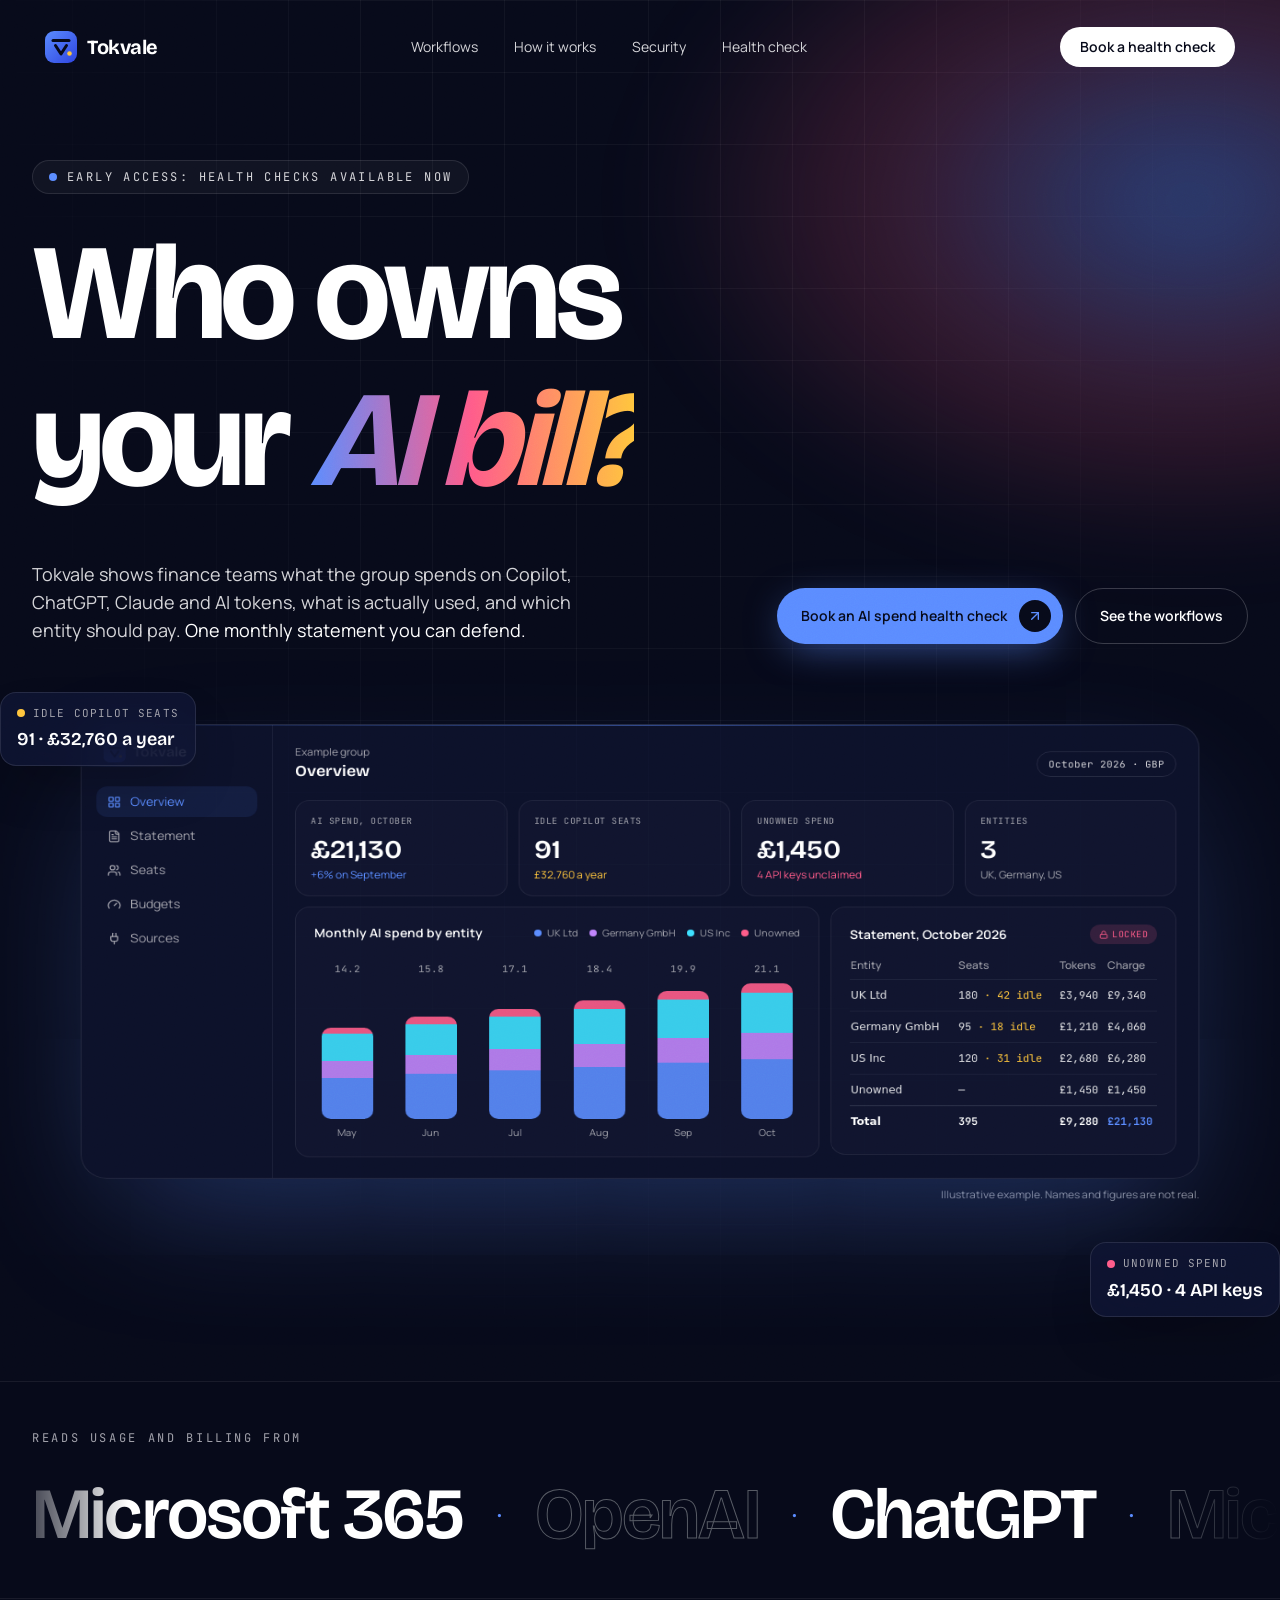
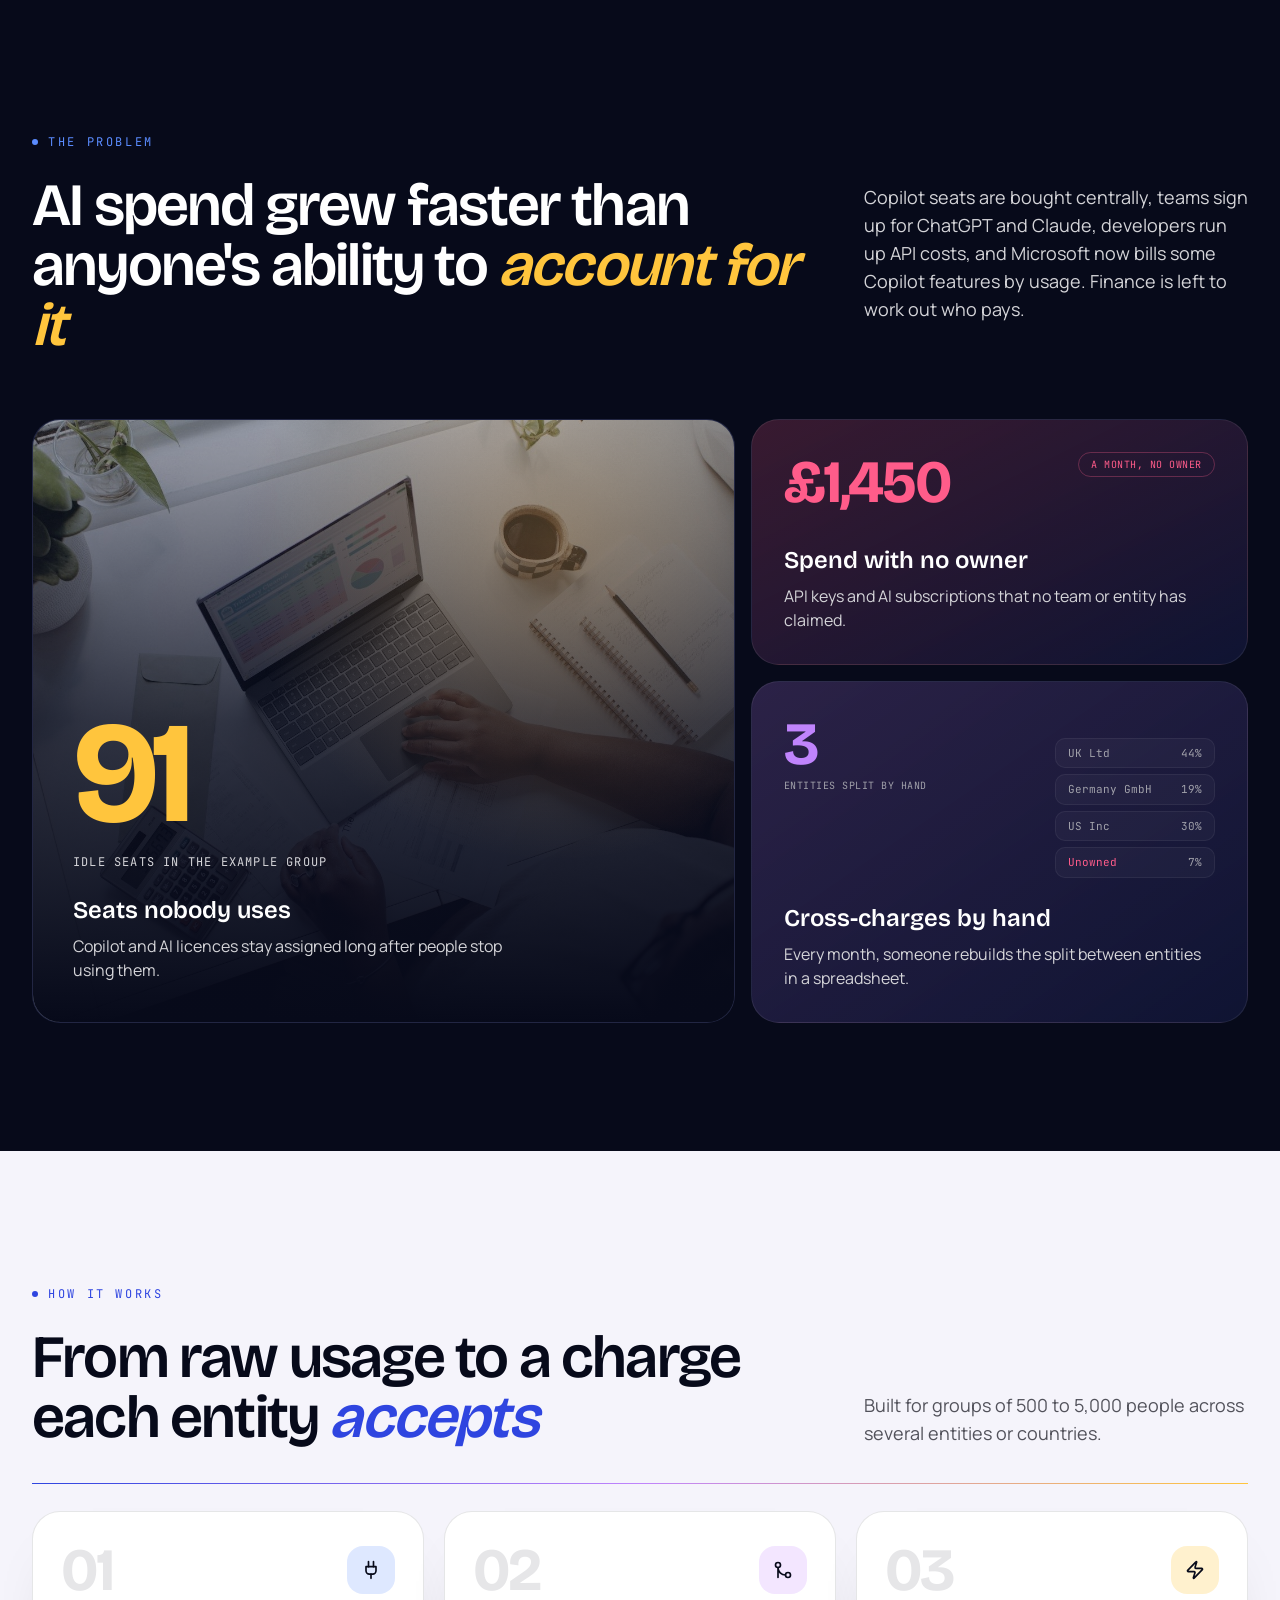
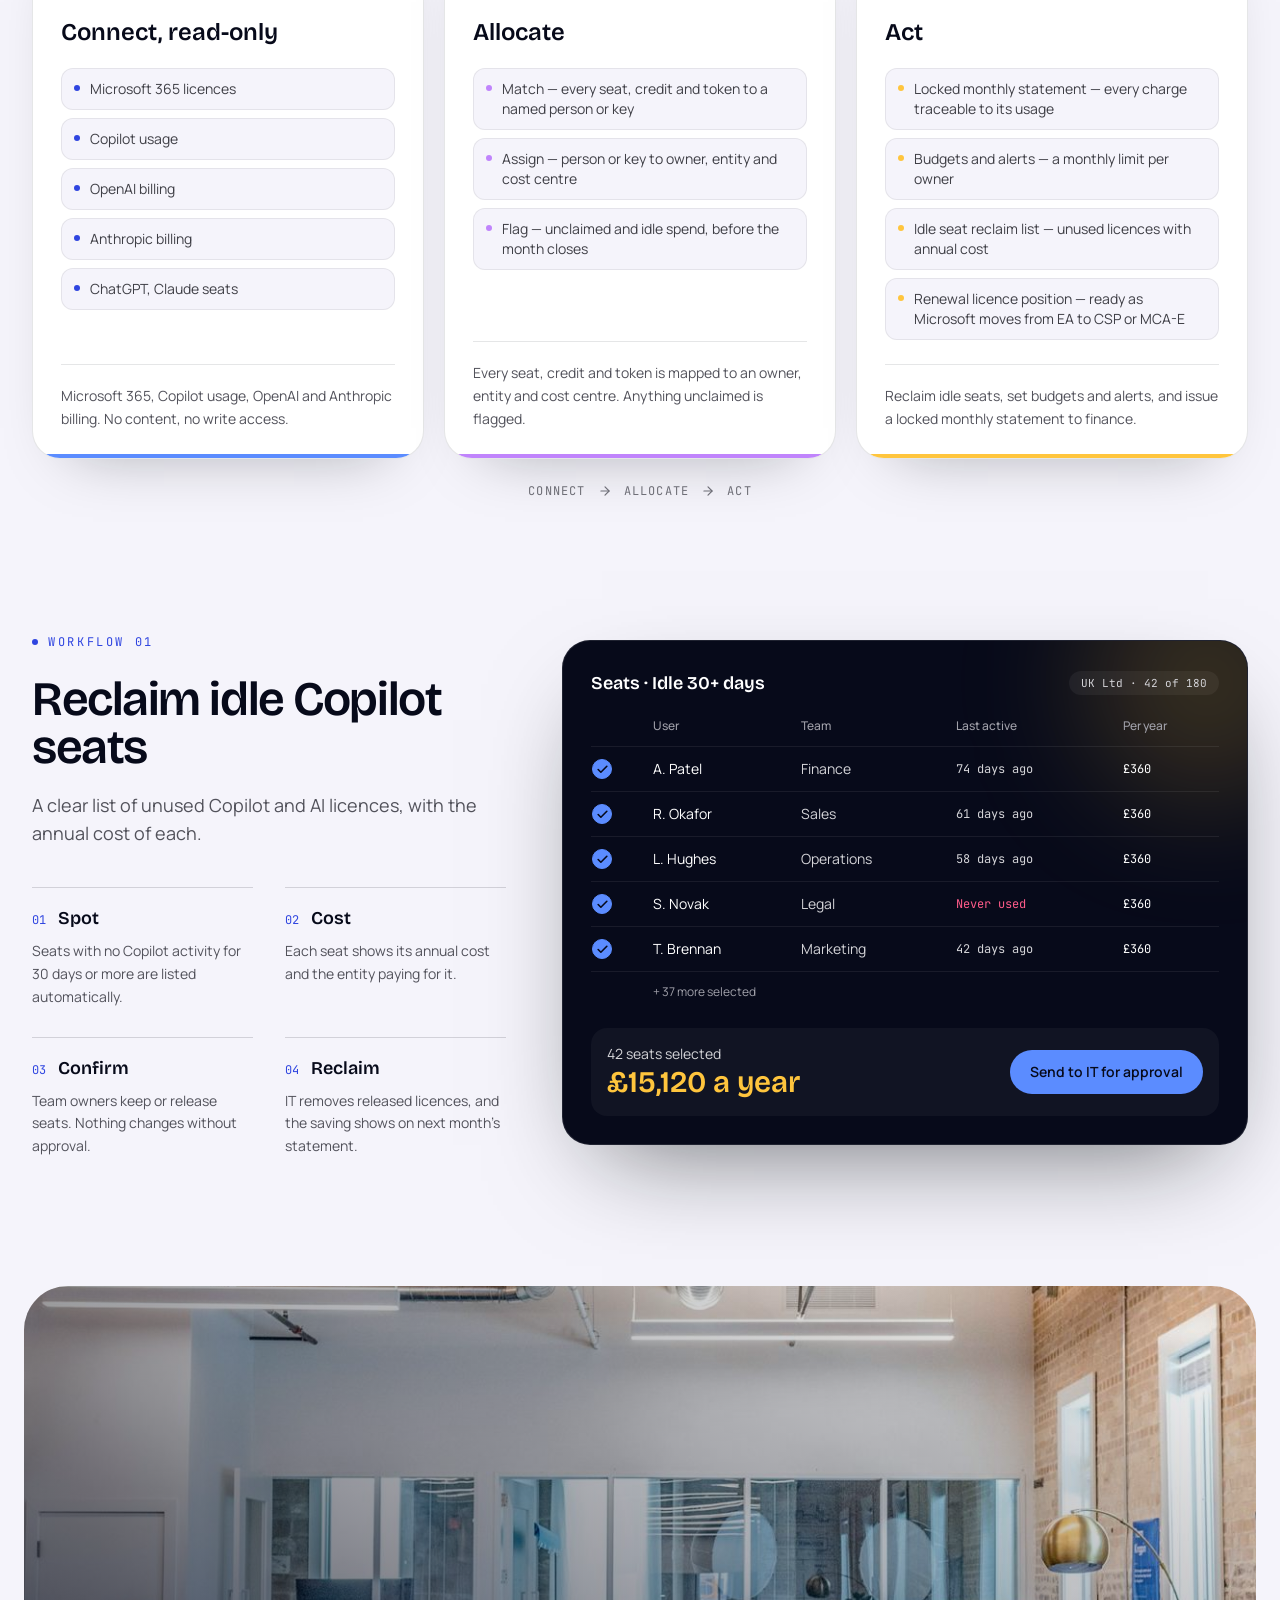
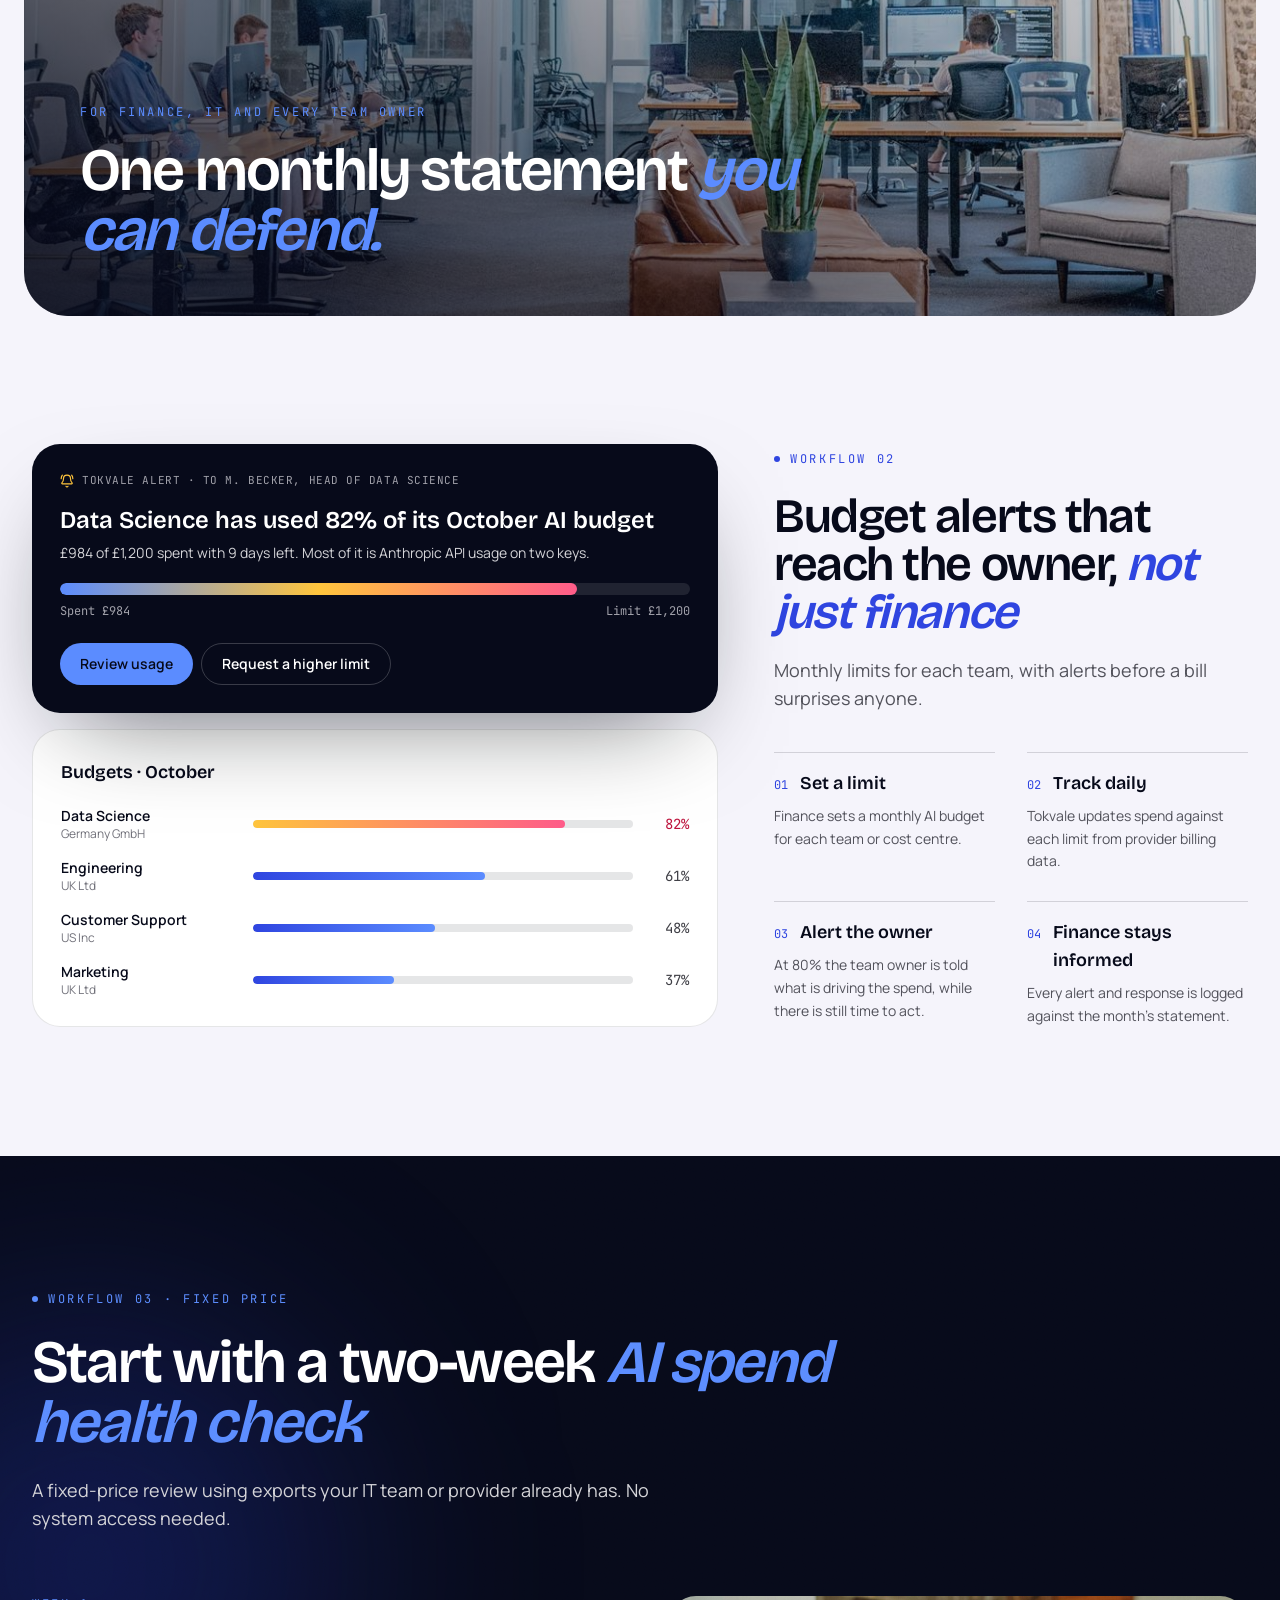
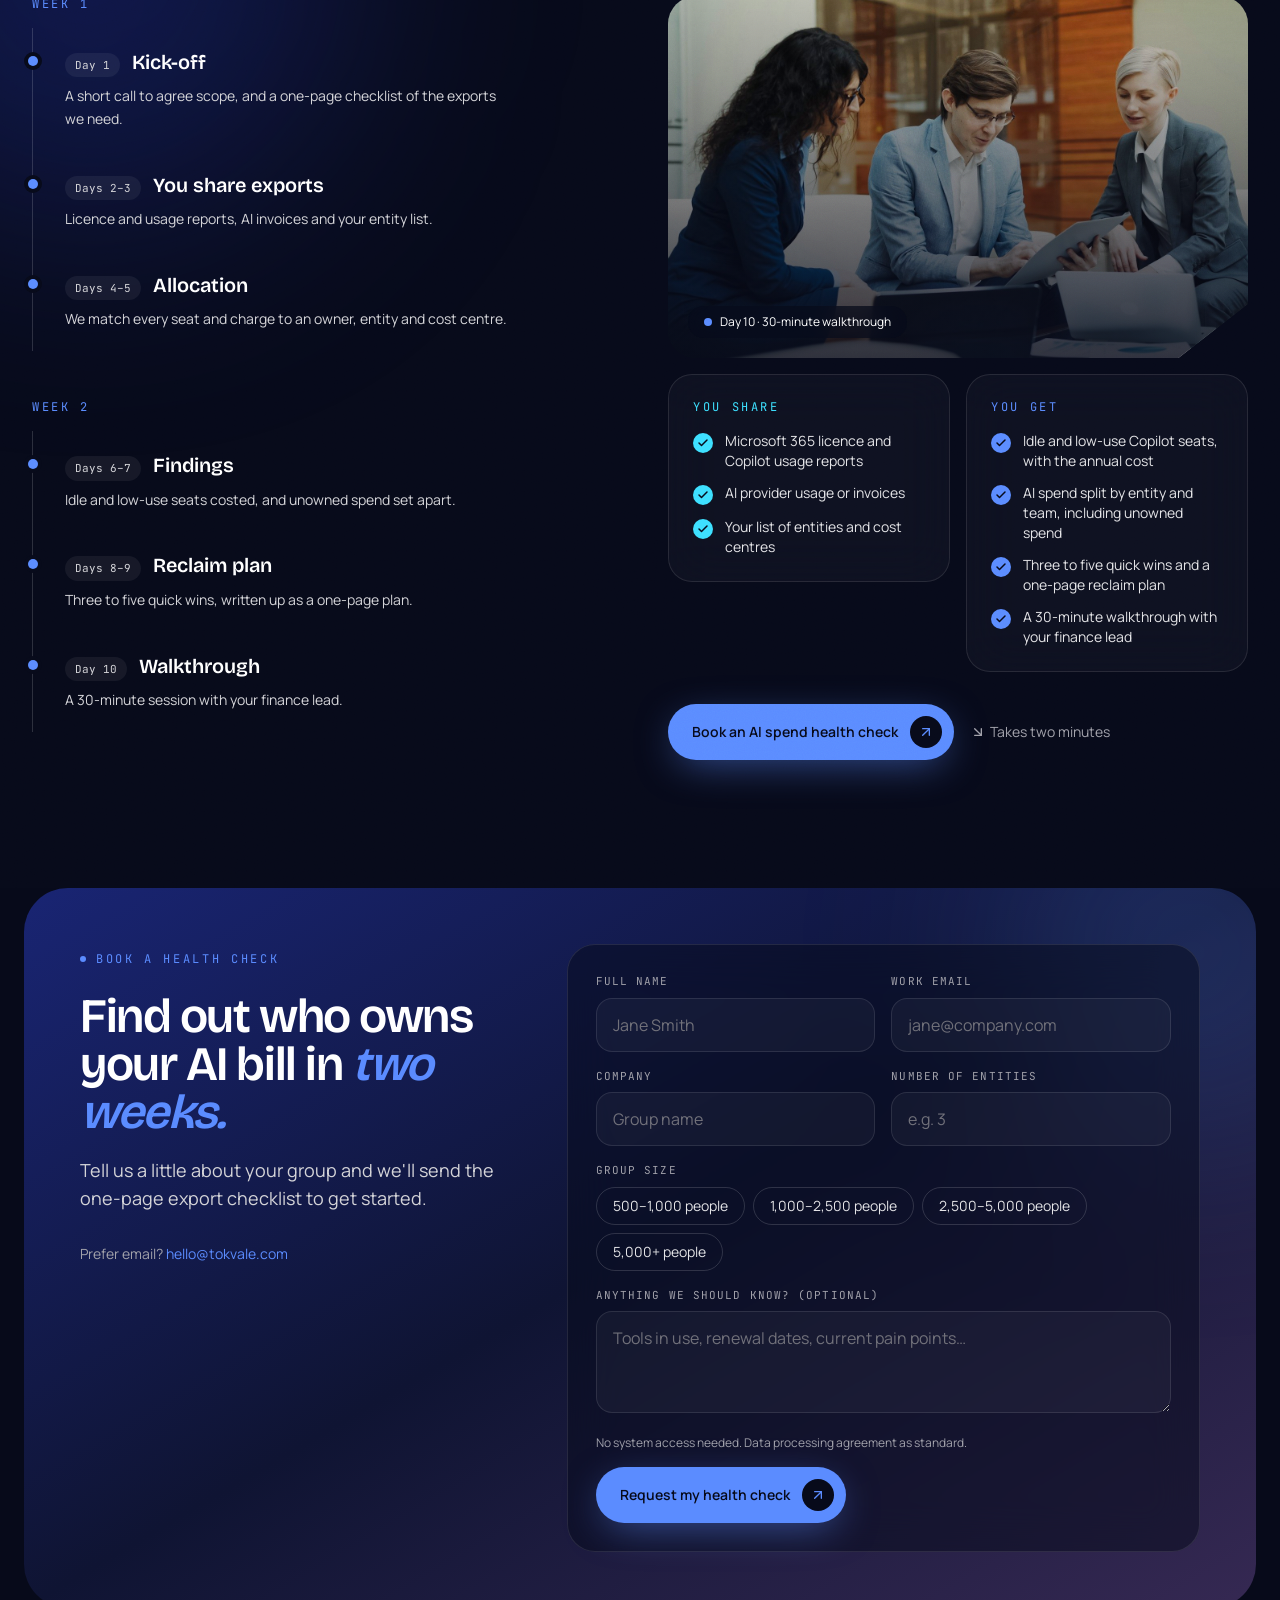
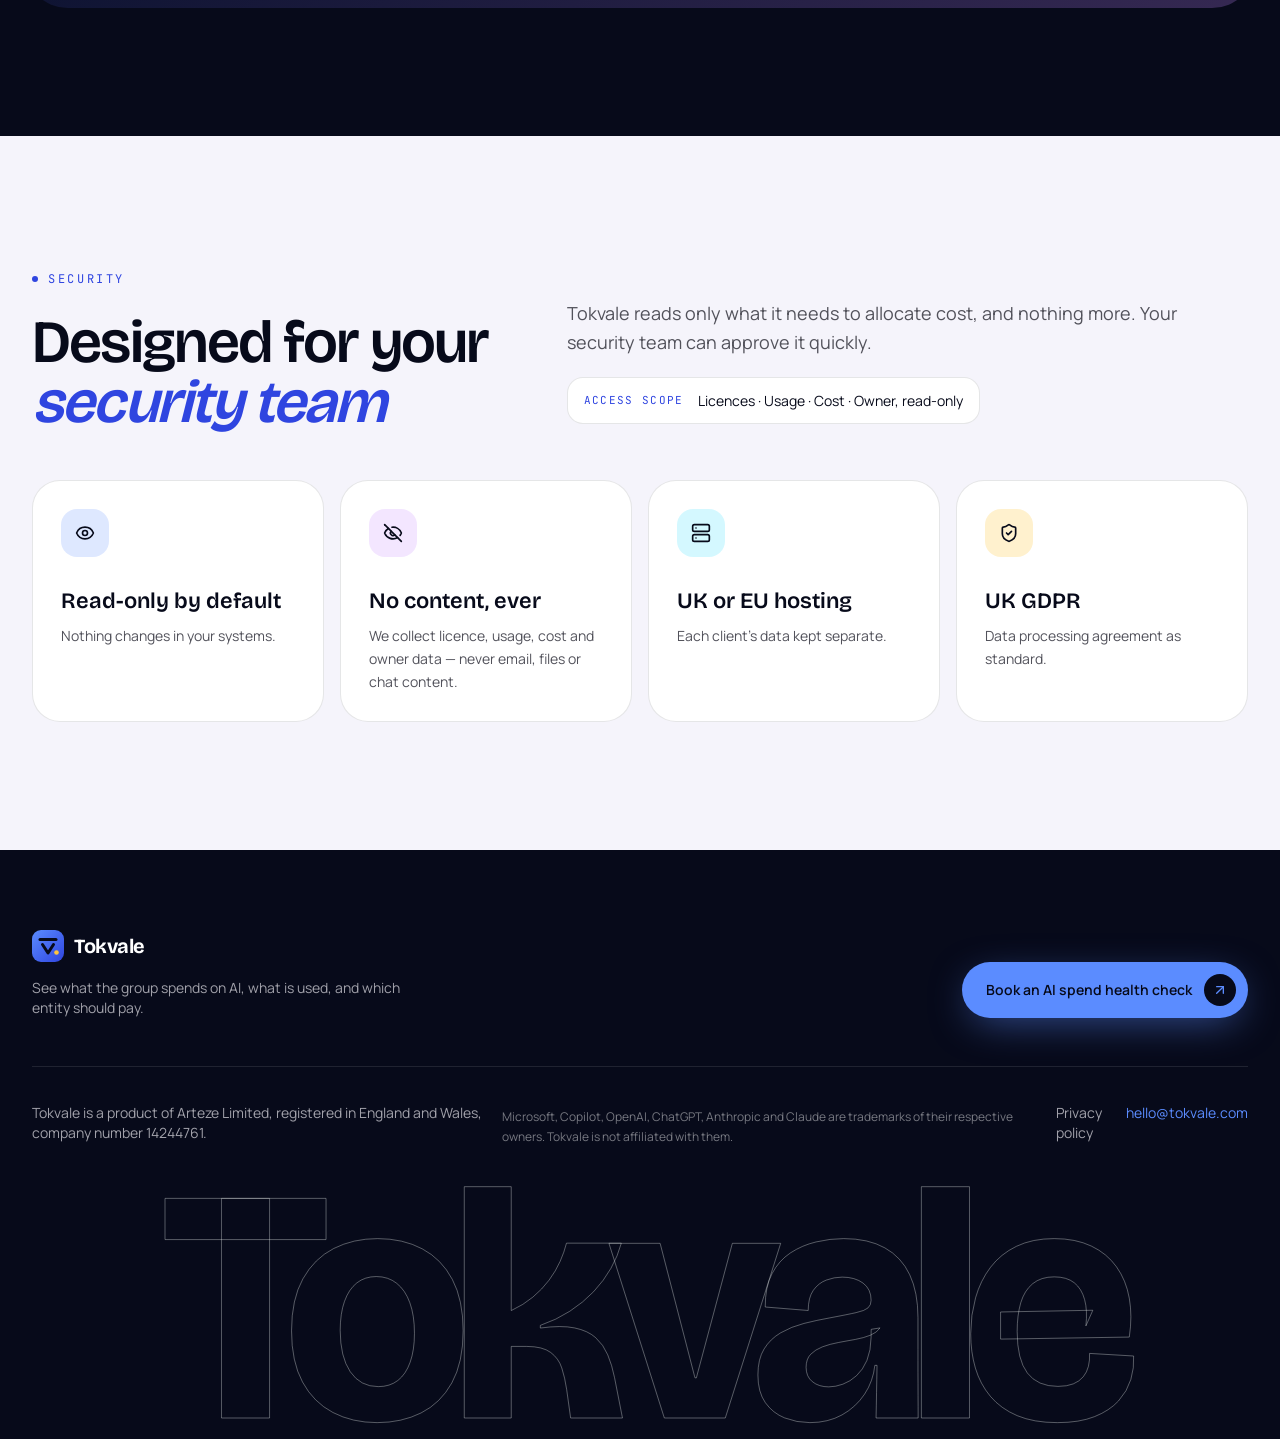
==== commit 208333c9: "Add files via upload" ====
--- a/index.html
+++ b/index.html
@@ -9,7 +9,7 @@
 <link href="https://fonts.googleapis.com/css2?family=Bricolage+Grotesque:opsz,wght@12..96,400..800&amp;family=Manrope:wght@400;500;600;700&amp;family=JetBrains+Mono:wght@400;500&amp;display=swap" rel="stylesheet"/>
 <link href="style.css" rel="stylesheet"/><link href="favicon.svg" rel="icon" type="image/svg+xml"/><title>Tokvale — AI and Copilot spend control for finance teams</title></head>
 <body>
-<div id="root"><div class="App"><main class="overflow-x-clip" data-testid="landing-page"><header class="fixed inset-x-0 top-0 z-50 px-4 pt-4 sm:px-6" data-testid="site-nav"><div class="mx-auto flex max-w-7xl items-center justify-between rounded-full border px-4 py-2.5 transition-[background-color,border-color] duration-500 sm:px-5 border-transparent bg-transparent"><a class="flex items-center gap-2.5" data-testid="brand-logo" href="#top"><svg aria-hidden="true" height="32" viewbox="0 0 32 32" width="32"><defs><lineargradient id="tk-g" x1="0" x2="1" y1="0" y2="1"><stop offset="0" style="stop-color: var(--mint);"></stop><stop offset="1" style="stop-color: var(--teal);"></stop></lineargradient></defs><rect fill="url(#tk-g)" height="32" rx="9" width="32"></rect><path d="M8 9.5h16" stroke-linecap="round" stroke-width="3" style="stroke: var(--ink);"></path><path d="M10.5 14.5 16 23l5.5-8.5" fill="none" stroke-linecap="round" stroke-linejoin="round" stroke-width="3" style="stroke: var(--ink);"></path><circle cx="24.5" cy="22.5" r="2.3" style="fill: var(--amber);"></circle></svg><span class="font-display text-xl font-bold tracking-tight text-white">Tokvale</span></a><nav class="hidden items-center gap-1 md:flex"><button class="rounded-full px-4 py-2 text-sm text-zinc-300 transition-colors duration-300 hover:bg-white/5 hover:text-white" data-testid="nav-link-workflows">Workflows</button><button class="rounded-full px-4 py-2 text-sm text-zinc-300 transition-colors duration-300 hover:bg-white/5 hover:text-white" data-testid="nav-link-how-it-works">How it works</button><button class="rounded-full px-4 py-2 text-sm text-zinc-300 transition-colors duration-300 hover:bg-white/5 hover:text-white" data-testid="nav-link-security">Security</button><button class="rounded-full px-4 py-2 text-sm text-zinc-300 transition-colors duration-300 hover:bg-white/5 hover:text-white" data-testid="nav-link-health-check">Health check</button></nav><div class="flex items-center gap-2"><button class="hidden rounded-full bg-white px-5 py-2.5 text-sm font-semibold text-[var(--ink)] transition-colors duration-300 hover:bg-[var(--mint)] sm:inline-flex" data-testid="nav-cta-book">Book a health check</button></div></div></header><section class="grain relative overflow-hidden bg-[var(--ink)] pb-24 pt-32 sm:pt-40" data-testid="hero-section" id="top"><div class="grid-lines pointer-events-none absolute inset-0 [mask-image:radial-gradient(ellipse_at_top,black_30%,transparent_75%)]"></div><div class="pointer-events-none absolute -top-40 left-1/2 h-[720px] w-[1100px] -translate-x-1/2 hero-glow rounded-full blur-2xl" style="transform: none;"></div><div class="relative mx-auto max-w-7xl px-5 sm:px-8"><div class="inline-flex items-center gap-2.5 rounded-full border border-white/10 bg-white/[0.04] px-4 py-2 font-mono text-xs uppercase tracking-[0.2em] text-zinc-300" data-testid="hero-badge"><span class="pulse-dot h-2 w-2 rounded-full bg-[var(--mint)]"></span>Early access: health checks available now</div><h1 class="mt-8 font-display text-[3.4rem] font-bold leading-[0.92] tracking-[-0.04em] text-white sm:text-7xl lg:text-[8.5rem]" data-testid="hero-headline"><span class=""><span class="block overflow-hidden pb-[0.08em]"><span class="block" style="transform: none;">Who owns</span></span><span class="block overflow-hidden pb-[0.08em]"><span class="block" style="transform: none;"><span>your <span class="bg-gradient-to-r from-[var(--mint)] via-[var(--coral)] to-[var(--amber)] bg-clip-text italic text-transparent">AI bill?</span></span></span></span></span></h1><div class="mt-10 grid gap-8 lg:grid-cols-12 lg:items-end"><p class="max-w-xl text-base leading-relaxed text-zinc-300 sm:text-lg lg:col-span-7" data-testid="hero-subheadline">Tokvale shows finance teams what the group spends on Copilot, ChatGPT, Claude and AI tokens, what is actually used, and which entity should pay. <span class="text-white">One monthly statement you can defend.</span></p><div class="flex flex-wrap gap-3 lg:col-span-5 lg:justify-end"><button class="group inline-flex items-center gap-3 rounded-full bg-[var(--mint)] py-3 pl-6 pr-3 text-sm font-semibold glow-btn text-[var(--ink)] transition-[box-shadow,background-color] duration-300 hover:bg-white disabled:opacity-60" data-testid="hero-cta-book" tabindex="0" type="button">Book an AI spend health check<span class="grid h-8 w-8 place-items-center rounded-full bg-[var(--ink)] text-[var(--mint)] transition-transform duration-300 group-hover:rotate-45"><svg aria-hidden="true" class="lucide lucide-arrow-up-right" fill="none" height="16" stroke="currentColor" stroke-linecap="round" stroke-linejoin="round" stroke-width="2" viewbox="0 0 24 24" width="16" xmlns="http://www.w3.org/2000/svg"><path d="M7 7h10v10"></path><path d="M7 17 17 7"></path></svg></span></button><button class="inline-flex items-center gap-2 rounded-full border px-6 py-3 text-sm font-semibold transition-colors duration-300 border-white/20 text-white hover:border-[var(--mint)] hover:text-[var(--mint)]" data-testid="hero-cta-workflows" tabindex="0" type="button">See the workflows</button></div></div><div class="relative mt-16 sm:mt-20" style="perspective: 1600px;"><div class="absolute z-20 hidden rounded-2xl border border-white/10 bg-tk-ink2/85 px-4 py-3 shadow-2xl backdrop-blur-xl md:block -left-2 -top-8 lg:-left-8" data-testid="hero-chip-idle"><div class="flex items-center gap-2 font-mono text-[11px] uppercase tracking-widest text-zinc-400"><span class="h-2 w-2 rounded-full" style="background: var(--amber);"></span>Idle Copilot seats</div><div class="mt-1 font-display text-lg font-semibold text-white">91 · £32,760 a year</div></div><div class="absolute z-20 hidden rounded-2xl border border-white/10 bg-tk-ink2/85 px-4 py-3 shadow-2xl backdrop-blur-xl md:block -bottom-8 -right-2 lg:-right-8" data-testid="hero-chip-unowned"><div class="flex items-center gap-2 font-mono text-[11px] uppercase tracking-widest text-zinc-400"><span class="h-2 w-2 rounded-full" style="background: var(--coral);"></span>Unowned spend</div><div class="mt-1 font-display text-lg font-semibold text-white">£1,450 · 4 API keys</div></div><div><div class="will-change-transform" style="transform-origin: 50% 0%; transform: scale(0.92) rotateX(22deg);"><div class="relative overflow-hidden rounded-[28px] border border-white/10 glow-dash bg-tk-ink2/70" data-testid="hero-dashboard"><div class="absolute inset-x-0 top-0 h-px bg-gradient-to-r from-transparent via-tk-mint/60 to-transparent"></div><div class="flex"><aside class="hidden w-52 shrink-0 border-r border-white/[0.06] p-4 lg:block"><div class="flex items-center gap-2 px-2 py-1"><svg aria-hidden="true" height="24" viewbox="0 0 32 32" width="24"><defs><lineargradient id="tk-g" x1="0" x2="1" y1="0" y2="1"><stop offset="0" style="stop-color: var(--mint);"></stop><stop offset="1" style="stop-color: var(--teal);"></stop></lineargradient></defs><rect fill="url(#tk-g)" height="32" rx="9" width="32"></rect><path d="M8 9.5h16" stroke-linecap="round" stroke-width="3" style="stroke: var(--ink);"></path><path d="M10.5 14.5 16 23l5.5-8.5" fill="none" stroke-linecap="round" stroke-linejoin="round" stroke-width="3" style="stroke: var(--ink);"></path><circle cx="24.5" cy="22.5" r="2.3" style="fill: var(--amber);"></circle></svg><span class="font-display font-semibold text-white">Tokvale</span></div><div class="mt-6 space-y-1"><button class="flex w-full items-center gap-2.5 rounded-xl px-3 py-2 text-sm transition-colors bg-tk-mint/10 text-[var(--mint)]" data-testid="dashboard-nav-overview"><svg aria-hidden="true" class="lucide lucide-layout-grid" fill="none" height="15" stroke="currentColor" stroke-linecap="round" stroke-linejoin="round" stroke-width="2" viewbox="0 0 24 24" width="15" xmlns="http://www.w3.org/2000/svg"><rect height="7" rx="1" width="7" x="3" y="3"></rect><rect height="7" rx="1" width="7" x="14" y="3"></rect><rect height="7" rx="1" width="7" x="14" y="14"></rect><rect height="7" rx="1" width="7" x="3" y="14"></rect></svg> Overview</button><button class="flex w-full items-center gap-2.5 rounded-xl px-3 py-2 text-sm transition-colors text-zinc-400 hover:text-white" data-testid="dashboard-nav-statement"><svg aria-hidden="true" class="lucide lucide-file-text" fill="none" height="15" stroke="currentColor" stroke-linecap="round" stroke-linejoin="round" stroke-width="2" viewbox="0 0 24 24" width="15" xmlns="http://www.w3.org/2000/svg"><path d="M15 2H6a2 2 0 0 0-2 2v16a2 2 0 0 0 2 2h12a2 2 0 0 0 2-2V7Z"></path><path d="M14 2v4a2 2 0 0 0 2 2h4"></path><path d="M10 9H8"></path><path d="M16 13H8"></path><path d="M16 17H8"></path></svg> Statement</button><button class="flex w-full items-center gap-2.5 rounded-xl px-3 py-2 text-sm transition-colors text-zinc-400 hover:text-white" data-testid="dashboard-nav-seats"><svg aria-hidden="true" class="lucide lucide-users" fill="none" height="15" stroke="currentColor" stroke-linecap="round" stroke-linejoin="round" stroke-width="2" viewbox="0 0 24 24" width="15" xmlns="http://www.w3.org/2000/svg"><path d="M16 21v-2a4 4 0 0 0-4-4H6a4 4 0 0 0-4 4v2"></path><path d="M16 3.128a4 4 0 0 1 0 7.744"></path><path d="M22 21v-2a4 4 0 0 0-3-3.87"></path><circle cx="9" cy="7" r="4"></circle></svg> Seats</button><button class="flex w-full items-center gap-2.5 rounded-xl px-3 py-2 text-sm transition-colors text-zinc-400 hover:text-white" data-testid="dashboard-nav-budgets"><svg aria-hidden="true" class="lucide lucide-gauge" fill="none" height="15" stroke="currentColor" stroke-linecap="round" stroke-linejoin="round" stroke-width="2" viewbox="0 0 24 24" width="15" xmlns="http://www.w3.org/2000/svg"><path d="m12 14 4-4"></path><path d="M3.34 19a10 10 0 1 1 17.32 0"></path></svg> Budgets</button><button class="flex w-full items-center gap-2.5 rounded-xl px-3 py-2 text-sm transition-colors text-zinc-400 hover:text-white" data-testid="dashboard-nav-sources"><svg aria-hidden="true" class="lucide lucide-plug" fill="none" height="15" stroke="currentColor" stroke-linecap="round" stroke-linejoin="round" stroke-width="2" viewbox="0 0 24 24" width="15" xmlns="http://www.w3.org/2000/svg"><path d="M12 22v-5"></path><path d="M9 8V2"></path><path d="M15 8V2"></path><path d="M18 8v5a4 4 0 0 1-4 4h-4a4 4 0 0 1-4-4V8Z"></path></svg> Sources</button></div></aside><div class="min-w-0 flex-1 p-4 sm:p-6"><div class="flex flex-wrap items-center justify-between gap-2"><div><div class="text-xs text-zinc-400">Example group</div><div class="font-display text-lg font-semibold text-white">Overview</div></div><div class="rounded-full border border-white/10 px-3 py-1.5 font-mono text-[11px] text-zinc-300">October 2026 · GBP</div></div><div class="mt-5 grid grid-cols-2 gap-3 lg:grid-cols-4"><div class="rounded-2xl border border-white/[0.07] bg-white/[0.02] p-3 sm:p-4"><div class="font-mono text-[10px] uppercase tracking-wider text-zinc-400">AI spend, October</div><div class="mt-2 font-display text-2xl font-semibold text-white sm:text-3xl">£21,130</div><div class="mt-1 text-xs text-[var(--mint)]">+6% on September</div></div><div class="rounded-2xl border border-white/[0.07] bg-white/[0.02] p-3 sm:p-4"><div class="font-mono text-[10px] uppercase tracking-wider text-zinc-400">Idle Copilot seats</div><div class="mt-2 font-display text-2xl font-semibold text-white sm:text-3xl">91</div><div class="mt-1 text-xs text-[var(--amber)]">£32,760 a year</div></div><div class="rounded-2xl border border-white/[0.07] bg-white/[0.02] p-3 sm:p-4"><div class="font-mono text-[10px] uppercase tracking-wider text-zinc-400">Unowned spend</div><div class="mt-2 font-display text-2xl font-semibold text-white sm:text-3xl">£1,450</div><div class="mt-1 text-xs text-[var(--coral)]">4 API keys unclaimed</div></div><div class="rounded-2xl border border-white/[0.07] bg-white/[0.02] p-3 sm:p-4"><div class="font-mono text-[10px] uppercase tracking-wider text-zinc-400">Entities</div><div class="mt-2 font-display text-2xl font-semibold text-white sm:text-3xl">3</div><div class="mt-1 text-xs text-zinc-400">UK, Germany, US</div></div></div><div class="mt-3 grid gap-3 xl:grid-cols-5"><div class="min-w-0 xl:col-span-3"><div class="rounded-2xl border border-white/[0.07] bg-white/[0.02] p-4 sm:p-5" data-testid="dashboard-chart"><div class="flex flex-wrap items-center justify-between gap-3"><div class="text-sm font-semibold text-white">Monthly AI spend by entity</div><div class="flex flex-wrap gap-3"><span class="flex items-center gap-1.5 text-[11px] text-zinc-400"><span class="h-2 w-2 rounded-sm" style="background: var(--mint);"></span>UK Ltd</span><span class="flex items-center gap-1.5 text-[11px] text-zinc-400"><span class="h-2 w-2 rounded-sm" style="background: var(--violet);"></span>Germany GmbH</span><span class="flex items-center gap-1.5 text-[11px] text-zinc-400"><span class="h-2 w-2 rounded-sm" style="background: var(--sky);"></span>US Inc</span><span class="flex items-center gap-1.5 text-[11px] text-zinc-400"><span class="h-2 w-2 rounded-sm" style="background: var(--coral);"></span>Unowned</span></div></div><div class="mt-6 flex h-44 items-end gap-2 sm:h-52 sm:gap-5"><div class="flex h-full flex-1 flex-col items-center gap-2"><span class="font-mono text-[11px] text-zinc-400">14.2</span><div class="flex w-full flex-1 items-end justify-center"><div class="flex w-full max-w-[56px] flex-col-reverse overflow-hidden rounded-md" style="height: 67.3%;"><div class="opacity-90" style="height: 44%; background: var(--mint);"></div><div class="opacity-90" style="height: 19%; background: var(--violet);"></div><div class="opacity-90" style="height: 30%; background: var(--sky);"></div><div class="opacity-90" style="height: 7%; background: var(--coral);"></div></div></div><span class="text-[11px] text-zinc-400">May</span></div><div class="flex h-full flex-1 flex-col items-center gap-2"><span class="font-mono text-[11px] text-zinc-400">15.8</span><div class="flex w-full flex-1 items-end justify-center"><div class="flex w-full max-w-[56px] flex-col-reverse overflow-hidden rounded-md" style="height: 74.9%;"><div class="opacity-90" style="height: 44%; background: var(--mint);"></div><div class="opacity-90" style="height: 19%; background: var(--violet);"></div><div class="opacity-90" style="height: 30%; background: var(--sky);"></div><div class="opacity-90" style="height: 7%; background: var(--coral);"></div></div></div><span class="text-[11px] text-zinc-400">Jun</span></div><div class="flex h-full flex-1 flex-col items-center gap-2"><span class="font-mono text-[11px] text-zinc-400">17.1</span><div class="flex w-full flex-1 items-end justify-center"><div class="flex w-full max-w-[56px] flex-col-reverse overflow-hidden rounded-md" style="height: 81.0%;"><div class="opacity-90" style="height: 44%; background: var(--mint);"></div><div class="opacity-90" style="height: 19%; background: var(--violet);"></div><div class="opacity-90" style="height: 30%; background: var(--sky);"></div><div class="opacity-90" style="height: 7%; background: var(--coral);"></div></div></div><span class="text-[11px] text-zinc-400">Jul</span></div><div class="flex h-full flex-1 flex-col items-center gap-2"><span class="font-mono text-[11px] text-zinc-400">18.4</span><div class="flex w-full flex-1 items-end justify-center"><div class="flex w-full max-w-[56px] flex-col-reverse overflow-hidden rounded-md" style="height: 87.2%;"><div class="opacity-90" style="height: 44%; background: var(--mint);"></div><div class="opacity-90" style="height: 19%; background: var(--violet);"></div><div class="opacity-90" style="height: 30%; background: var(--sky);"></div><div class="opacity-90" style="height: 7%; background: var(--coral);"></div></div></div><span class="text-[11px] text-zinc-400">Aug</span></div><div class="flex h-full flex-1 flex-col items-center gap-2"><span class="font-mono text-[11px] text-zinc-400">19.9</span><div class="flex w-full flex-1 items-end justify-center"><div class="flex w-full max-w-[56px] flex-col-reverse overflow-hidden rounded-md" style="height: 94.3%;"><div class="opacity-90" style="height: 44%; background: var(--mint);"></div><div class="opacity-90" style="height: 19%; background: var(--violet);"></div><div class="opacity-90" style="height: 30%; background: var(--sky);"></div><div class="opacity-90" style="height: 7%; background: var(--coral);"></div></div></div><span class="text-[11px] text-zinc-400">Sep</span></div><div class="flex h-full flex-1 flex-col items-center gap-2"><span class="font-mono text-[11px] text-zinc-400">21.1</span><div class="flex w-full flex-1 items-end justify-center"><div class="flex w-full max-w-[56px] flex-col-reverse overflow-hidden rounded-md" style="height: 100.0%;"><div class="opacity-90" style="height: 44%; background: var(--mint);"></div><div class="opacity-90" style="height: 19%; background: var(--violet);"></div><div class="opacity-90" style="height: 30%; background: var(--sky);"></div><div class="opacity-90" style="height: 7%; background: var(--coral);"></div></div></div><span class="text-[11px] text-zinc-400">Oct</span></div></div></div></div><div class="min-w-0 xl:col-span-2"><div class="rounded-2xl border border-white/[0.07] bg-white/[0.02] p-4 sm:p-5" data-testid="dashboard-statement"><div class="flex items-center justify-between"><div class="text-sm font-semibold text-white">Statement, October 2026</div><span class="inline-flex items-center gap-1 rounded-full bg-tk-coral/15 px-2.5 py-1 font-mono text-[10px] uppercase tracking-wider text-[var(--coral)]"><svg aria-hidden="true" class="lucide lucide-lock" fill="none" height="10" stroke="currentColor" stroke-linecap="round" stroke-linejoin="round" stroke-width="2" viewbox="0 0 24 24" width="10" xmlns="http://www.w3.org/2000/svg"><rect height="11" rx="2" ry="2" width="18" x="3" y="11"></rect><path d="M7 11V7a5 5 0 0 1 10 0v4"></path></svg> Locked</span></div><div class="mt-4 overflow-x-auto"><table class="w-full min-w-[340px] text-left text-xs"><thead class="text-zinc-400"><tr><th class="pb-2 font-medium">Entity</th><th class="pb-2 font-medium">Seats</th><th class="pb-2 font-medium">Tokens</th><th class="pb-2 font-medium">Charge</th></tr></thead><tbody class="font-mono text-zinc-200"><tr class="border-t border-white/[0.06]"><td class="py-2.5 font-sans">UK Ltd</td><td class="py-2.5">180 <span class="text-[var(--amber)]">· <span data-ve-dynamic="true" style="display: contents;">42 idle</span></span></td><td class="py-2.5">£3,940</td><td class="py-2.5">£9,340</td></tr><tr class="border-t border-white/[0.06]"><td class="py-2.5 font-sans">Germany GmbH</td><td class="py-2.5">95 <span class="text-[var(--amber)]">· <span data-ve-dynamic="true" style="display: contents;">18 idle</span></span></td><td class="py-2.5">£1,210</td><td class="py-2.5">£4,060</td></tr><tr class="border-t border-white/[0.06]"><td class="py-2.5 font-sans">US Inc</td><td class="py-2.5">120 <span class="text-[var(--amber)]">· <span data-ve-dynamic="true" style="display: contents;">31 idle</span></span></td><td class="py-2.5">£2,680</td><td class="py-2.5">£6,280</td></tr><tr class="border-t border-white/[0.06]"><td class="py-2.5 font-sans">Unowned</td><td class="py-2.5">— </td><td class="py-2.5">£1,450</td><td class="py-2.5">£1,450</td></tr><tr class="border-t border-white/15 font-semibold text-white"><td class="py-2.5 font-sans">Total</td><td>395</td><td>£9,280</td><td class="text-[var(--mint)]">£21,130</td></tr></tbody></table></div></div></div></div></div></div></div><p class="tk-note">Illustrative example. Names and figures are not real.</p></div></div></div></div></section><section class="relative border-y border-white/[0.07] bg-[var(--ink)] py-12" data-testid="providers-marquee"><div class="mx-auto mb-8 max-w-7xl px-5 font-mono text-xs uppercase tracking-[0.22em] text-zinc-400 sm:px-8">Reads usage and billing from</div><div class="marquee-wrap relative overflow-hidden [mask-image:linear-gradient(90deg,transparent,black_10%,black_90%,transparent)]"><div class="marquee-track flex w-max"><div class="flex shrink-0 items-center"><div class="flex items-center"><span class="whitespace-nowrap px-8 font-display text-5xl font-semibold tracking-tight sm:text-7xl text-white">Microsoft 365</span><span class="text-3xl text-[var(--mint)]">·</span></div><div class="flex items-center"><span class="whitespace-nowrap px-8 font-display text-5xl font-semibold tracking-tight sm:text-7xl text-outline">OpenAI</span><span class="text-3xl text-[var(--mint)]">·</span></div><div class="flex items-center"><span class="whitespace-nowrap px-8 font-display text-5xl font-semibold tracking-tight sm:text-7xl text-white">ChatGPT</span><span class="text-3xl text-[var(--mint)]">·</span></div><div class="flex items-center"><span class="whitespace-nowrap px-8 font-display text-5xl font-semibold tracking-tight sm:text-7xl text-outline">Microsoft Copilot</span><span class="text-3xl text-[var(--mint)]">·</span></div><div class="flex items-center"><span class="whitespace-nowrap px-8 font-display text-5xl font-semibold tracking-tight sm:text-7xl text-white">Anthropic</span><span class="text-3xl text-[var(--mint)]">·</span></div><div class="flex items-center"><span class="whitespace-nowrap px-8 font-display text-5xl font-semibold tracking-tight sm:text-7xl text-outline">Claude</span><span class="text-3xl text-[var(--mint)]">·</span></div></div><div class="flex shrink-0 items-center"><div class="flex items-center"><span class="whitespace-nowrap px-8 font-display text-5xl font-semibold tracking-tight sm:text-7xl text-white">Microsoft 365</span><span class="text-3xl text-[var(--mint)]">·</span></div><div class="flex items-center"><span class="whitespace-nowrap px-8 font-display text-5xl font-semibold tracking-tight sm:text-7xl text-outline">OpenAI</span><span class="text-3xl text-[var(--mint)]">·</span></div><div class="flex items-center"><span class="whitespace-nowrap px-8 font-display text-5xl font-semibold tracking-tight sm:text-7xl text-white">ChatGPT</span><span class="text-3xl text-[var(--mint)]">·</span></div><div class="flex items-center"><span class="whitespace-nowrap px-8 font-display text-5xl font-semibold tracking-tight sm:text-7xl text-outline">Microsoft Copilot</span><span class="text-3xl text-[var(--mint)]">·</span></div><div class="flex items-center"><span class="whitespace-nowrap px-8 font-display text-5xl font-semibold tracking-tight sm:text-7xl text-white">Anthropic</span><span class="text-3xl text-[var(--mint)]">·</span></div><div class="flex items-center"><span class="whitespace-nowrap px-8 font-display text-5xl font-semibold tracking-tight sm:text-7xl text-outline">Claude</span><span class="text-3xl text-[var(--mint)]">·</span></div></div></div></div></section><section class="relative bg-[var(--ink)] py-24 sm:py-32" data-testid="problem-section"><div class="mx-auto max-w-7xl px-5 sm:px-8"><div class="grid gap-8 lg:grid-cols-12"><div class="lg:col-span-8"><div class="inline-flex items-center gap-2.5 font-mono text-xs uppercase tracking-[0.22em] text-[var(--mint)]"><span class="h-1.5 w-1.5 rounded-full bg-[var(--mint)]"></span>The problem</div><h2 class="mt-6 font-display text-4xl font-semibold leading-[1.02] tracking-[-0.03em] text-white sm:text-5xl lg:text-6xl">AI spend grew faster than anyone's ability to <span class="italic text-[var(--amber)]">account for it</span></h2></div><div class="lg:col-span-4 lg:pt-14"><p class="text-base leading-relaxed text-zinc-300 md:text-lg">Copilot seats are bought centrally, teams sign up for ChatGPT and Claude, developers run up API costs, and Microsoft now bills some Copilot features by usage. Finance is left to work out who pays.</p></div></div><div class="mt-16 grid auto-rows-[minmax(240px,auto)] gap-4 md:grid-cols-12"><div class="md:col-span-7 md:row-span-2"><div class="relative h-full overflow-hidden rounded-[28px] border border-white/[0.08] min-h-[480px] bg-[var(--ink-2)]" data-testid="problem-card-idle"><img alt="Finance analyst reviewing licence costs" class="absolute inset-0 h-full w-full object-cover opacity-60 grayscale-[30%]" src="images/desk.jpg"/><div class="absolute inset-0 bg-gradient-to-t from-[var(--ink)] via-tk-ink/70 to-transparent"></div><div class="absolute inset-0 bg-[radial-gradient(circle_at_75%_20%,rgba(255,181,71,0.25),transparent_45%)]"></div><div class="relative flex h-full min-h-[480px] flex-col justify-end p-7 sm:p-10"><div class="font-display text-[6rem] font-bold leading-none tracking-[-0.05em] text-[var(--amber)] sm:text-[9rem]">91</div><div class="mt-2 font-mono text-xs uppercase tracking-widest text-zinc-300">idle seats in the example group</div><h3 class="mt-6 font-display text-2xl font-semibold text-white">Seats nobody uses</h3><p class="mt-2 max-w-md text-zinc-300">Copilot and AI licences stay assigned long after people stop using them.</p></div></div></div><div class="md:col-span-5"><div class="relative h-full overflow-hidden rounded-[28px] border border-white/[0.08] bg-gradient-to-br from-tk-coral/20 to-[var(--ink-2)] p-7 sm:p-8" data-testid="problem-card-unowned"><div class="flex items-start justify-between"><div class="font-display text-6xl font-bold tracking-[-0.04em] text-[var(--coral)]">£1,450</div><span class="rounded-full border border-tk-coral/30 px-3 py-1 font-mono text-[10px] uppercase tracking-wider text-[var(--coral)]">a month, no owner</span></div><h3 class="mt-8 font-display text-2xl font-semibold text-white">Spend with no owner</h3><p class="mt-2 text-zinc-300">API keys and AI subscriptions that no team or entity has claimed.</p></div></div><div class="md:col-span-5"><div class="relative h-full overflow-hidden rounded-[28px] border border-white/[0.08] bg-gradient-to-br from-tk-violet/20 to-[var(--ink-2)] p-7 sm:p-8" data-testid="problem-card-crosscharge"><div class="flex items-start justify-between gap-6"><div><div class="font-display text-6xl font-bold tracking-[-0.04em] text-[var(--violet)]">3</div><div class="mt-1 font-mono text-[10px] uppercase tracking-wider text-zinc-400">entities split by hand</div></div><div class="w-40 shrink-0"><div class="mt-6 space-y-1.5 font-mono text-[11px] text-zinc-400"><div class="flex justify-between rounded-md border border-white/[0.06] bg-white/[0.03] px-3 py-1.5"><span class="">UK Ltd</span><span>44%</span></div><div class="flex justify-between rounded-md border border-white/[0.06] bg-white/[0.03] px-3 py-1.5"><span class="">Germany GmbH</span><span>19%</span></div><div class="flex justify-between rounded-md border border-white/[0.06] bg-white/[0.03] px-3 py-1.5"><span class="">US Inc</span><span>30%</span></div><div class="flex justify-between rounded-md border border-white/[0.06] bg-white/[0.03] px-3 py-1.5"><span class="text-[var(--coral)]">Unowned</span><span>7%</span></div></div></div></div><h3 class="mt-6 font-display text-2xl font-semibold text-white">Cross-charges by hand</h3><p class="mt-2 text-zinc-300">Every month, someone rebuilds the split between entities in a spreadsheet.</p></div></div></div></div></section><div id="workflows"><section class="relative bg-[var(--paper)] py-24 text-[var(--ink)] sm:py-32" data-testid="how-it-works-section" id="how-it-works"><div class="mx-auto max-w-7xl px-5 sm:px-8"><div class="grid gap-8 lg:grid-cols-12 lg:items-end"><div class="lg:col-span-8"><div class="inline-flex items-center gap-2.5 font-mono text-xs uppercase tracking-[0.22em] text-[var(--teal)]"><span class="h-1.5 w-1.5 rounded-full bg-[var(--teal)]"></span>How it works</div><h2 class="mt-6 font-display text-4xl font-semibold leading-[1.02] tracking-[-0.03em] sm:text-5xl lg:text-6xl">From raw usage to a charge each entity <span class="italic text-[var(--teal)]">accepts</span></h2></div><div class="lg:col-span-4"><p class="text-base text-zinc-600 md:text-lg">Built for groups of 500 to 5,000 people across several entities or countries.</p></div></div><div class="relative mt-16"><div class="absolute left-0 right-0 top-[-28px] hidden h-px origin-left bg-gradient-to-r from-[var(--teal)] via-[var(--violet)] to-[var(--amber)] md:block" style="transform: scaleX(1);"></div><div class="grid gap-5 md:grid-cols-3"><div class="h-full"><div class="relative flex h-full flex-col overflow-hidden rounded-[28px] border border-tk-ink/10 bg-white p-7 shadow-[0_30px_60px_-40px_rgba(6,11,12,0.35)]" data-testid="how-step-01"><div class="flex items-center justify-between"><span class="font-display text-6xl font-bold tracking-[-0.05em] text-tk-ink/10">01</span><span class="grid h-12 w-12 place-items-center rounded-2xl" style="background: rgb(var(--rgb-mint) / 0.2);"><svg aria-hidden="true" class="lucide lucide-plug text-[var(--ink)]" fill="none" height="20" stroke="currentColor" stroke-linecap="round" stroke-linejoin="round" stroke-width="2" viewbox="0 0 24 24" width="20" xmlns="http://www.w3.org/2000/svg"><path d="M12 22v-5"></path><path d="M9 8V2"></path><path d="M15 8V2"></path><path d="M18 8v5a4 4 0 0 1-4 4h-4a4 4 0 0 1-4-4V8Z"></path></svg></span></div><h3 class="mt-4 font-display text-2xl font-semibold text-[var(--ink)]">Connect, read-only</h3><ul class="mt-5 flex-1 space-y-2"><li class="flex gap-2.5 rounded-xl border border-tk-ink/[0.07] bg-[var(--paper)] px-3 py-2.5 text-sm text-zinc-700"><span class="mt-1.5 h-1.5 w-1.5 shrink-0 rounded-full" style="background: var(--teal);"></span>Microsoft 365 licences</li><li class="flex gap-2.5 rounded-xl border border-tk-ink/[0.07] bg-[var(--paper)] px-3 py-2.5 text-sm text-zinc-700"><span class="mt-1.5 h-1.5 w-1.5 shrink-0 rounded-full" style="background: var(--teal);"></span>Copilot usage</li><li class="flex gap-2.5 rounded-xl border border-tk-ink/[0.07] bg-[var(--paper)] px-3 py-2.5 text-sm text-zinc-700"><span class="mt-1.5 h-1.5 w-1.5 shrink-0 rounded-full" style="background: var(--teal);"></span>OpenAI billing</li><li class="flex gap-2.5 rounded-xl border border-tk-ink/[0.07] bg-[var(--paper)] px-3 py-2.5 text-sm text-zinc-700"><span class="mt-1.5 h-1.5 w-1.5 shrink-0 rounded-full" style="background: var(--teal);"></span>Anthropic billing</li><li class="flex gap-2.5 rounded-xl border border-tk-ink/[0.07] bg-[var(--paper)] px-3 py-2.5 text-sm text-zinc-700"><span class="mt-1.5 h-1.5 w-1.5 shrink-0 rounded-full" style="background: var(--teal);"></span>ChatGPT, Claude seats</li></ul><p class="mt-6 border-t border-tk-ink/10 pt-5 text-sm leading-relaxed text-zinc-600">Microsoft 365, Copilot usage, OpenAI and Anthropic billing. No content, no write access.</p><div class="absolute inset-x-0 bottom-0 h-1" style="background: var(--mint);"></div></div></div><div class="h-full"><div class="relative flex h-full flex-col overflow-hidden rounded-[28px] border border-tk-ink/10 bg-white p-7 shadow-[0_30px_60px_-40px_rgba(6,11,12,0.35)]" data-testid="how-step-02"><div class="flex items-center justify-between"><span class="font-display text-6xl font-bold tracking-[-0.05em] text-tk-ink/10">02</span><span class="grid h-12 w-12 place-items-center rounded-2xl" style="background: rgb(var(--rgb-violet) / 0.2);"><svg aria-hidden="true" class="lucide lucide-git-merge text-[var(--ink)]" fill="none" height="20" stroke="currentColor" stroke-linecap="round" stroke-linejoin="round" stroke-width="2" viewbox="0 0 24 24" width="20" xmlns="http://www.w3.org/2000/svg"><circle cx="18" cy="18" r="3"></circle><circle cx="6" cy="6" r="3"></circle><path d="M6 21V9a9 9 0 0 0 9 9"></path></svg></span></div><h3 class="mt-4 font-display text-2xl font-semibold text-[var(--ink)]">Allocate</h3><ul class="mt-5 flex-1 space-y-2"><li class="flex gap-2.5 rounded-xl border border-tk-ink/[0.07] bg-[var(--paper)] px-3 py-2.5 text-sm text-zinc-700"><span class="mt-1.5 h-1.5 w-1.5 shrink-0 rounded-full" style="background: var(--violet);"></span>Match — every seat, credit and token to a named person or key</li><li class="flex gap-2.5 rounded-xl border border-tk-ink/[0.07] bg-[var(--paper)] px-3 py-2.5 text-sm text-zinc-700"><span class="mt-1.5 h-1.5 w-1.5 shrink-0 rounded-full" style="background: var(--violet);"></span>Assign — person or key to owner, entity and cost centre</li><li class="flex gap-2.5 rounded-xl border border-tk-ink/[0.07] bg-[var(--paper)] px-3 py-2.5 text-sm text-zinc-700"><span class="mt-1.5 h-1.5 w-1.5 shrink-0 rounded-full" style="background: var(--violet);"></span>Flag — unclaimed and idle spend, before the month closes</li></ul><p class="mt-6 border-t border-tk-ink/10 pt-5 text-sm leading-relaxed text-zinc-600">Every seat, credit and token is mapped to an owner, entity and cost centre. Anything unclaimed is flagged.</p><div class="absolute inset-x-0 bottom-0 h-1" style="background: var(--violet);"></div></div></div><div class="h-full"><div class="relative flex h-full flex-col overflow-hidden rounded-[28px] border border-tk-ink/10 bg-white p-7 shadow-[0_30px_60px_-40px_rgba(6,11,12,0.35)]" data-testid="how-step-03"><div class="flex items-center justify-between"><span class="font-display text-6xl font-bold tracking-[-0.05em] text-tk-ink/10">03</span><span class="grid h-12 w-12 place-items-center rounded-2xl" style="background: rgb(var(--rgb-amber) / 0.25);"><svg aria-hidden="true" class="lucide lucide-zap text-[var(--ink)]" fill="none" height="20" stroke="currentColor" stroke-linecap="round" stroke-linejoin="round" stroke-width="2" viewbox="0 0 24 24" width="20" xmlns="http://www.w3.org/2000/svg"><path d="M4 14a1 1 0 0 1-.78-1.63l9.9-10.2a.5.5 0 0 1 .86.46l-1.92 6.02A1 1 0 0 0 13 10h7a1 1 0 0 1 .78 1.63l-9.9 10.2a.5.5 0 0 1-.86-.46l1.92-6.02A1 1 0 0 0 11 14z"></path></svg></span></div><h3 class="mt-4 font-display text-2xl font-semibold text-[var(--ink)]">Act</h3><ul class="mt-5 flex-1 space-y-2"><li class="flex gap-2.5 rounded-xl border border-tk-ink/[0.07] bg-[var(--paper)] px-3 py-2.5 text-sm text-zinc-700"><span class="mt-1.5 h-1.5 w-1.5 shrink-0 rounded-full" style="background: var(--amber);"></span>Locked monthly statement — every charge traceable to its usage</li><li class="flex gap-2.5 rounded-xl border border-tk-ink/[0.07] bg-[var(--paper)] px-3 py-2.5 text-sm text-zinc-700"><span class="mt-1.5 h-1.5 w-1.5 shrink-0 rounded-full" style="background: var(--amber);"></span>Budgets and alerts — a monthly limit per owner</li><li class="flex gap-2.5 rounded-xl border border-tk-ink/[0.07] bg-[var(--paper)] px-3 py-2.5 text-sm text-zinc-700"><span class="mt-1.5 h-1.5 w-1.5 shrink-0 rounded-full" style="background: var(--amber);"></span>Idle seat reclaim list — unused licences with annual cost</li><li class="flex gap-2.5 rounded-xl border border-tk-ink/[0.07] bg-[var(--paper)] px-3 py-2.5 text-sm text-zinc-700"><span class="mt-1.5 h-1.5 w-1.5 shrink-0 rounded-full" style="background: var(--amber);"></span>Renewal licence position — ready as Microsoft moves from EA to CSP or MCA-E</li></ul><p class="mt-6 border-t border-tk-ink/10 pt-5 text-sm leading-relaxed text-zinc-600">Reclaim idle seats, set budgets and alerts, and issue a locked monthly statement to finance.</p><div class="absolute inset-x-0 bottom-0 h-1" style="background: var(--amber);"></div></div></div></div><div class="mt-6 hidden items-center justify-center gap-3 font-mono text-xs uppercase tracking-widest text-zinc-500 md:flex">Connect <svg aria-hidden="true" class="lucide lucide-arrow-right" fill="none" height="14" stroke="currentColor" stroke-linecap="round" stroke-linejoin="round" stroke-width="2" viewbox="0 0 24 24" width="14" xmlns="http://www.w3.org/2000/svg"><path d="M5 12h14"></path><path d="m12 5 7 7-7 7"></path></svg> Allocate <svg aria-hidden="true" class="lucide lucide-arrow-right" fill="none" height="14" stroke="currentColor" stroke-linecap="round" stroke-linejoin="round" stroke-width="2" viewbox="0 0 24 24" width="14" xmlns="http://www.w3.org/2000/svg"><path d="M5 12h14"></path><path d="m12 5 7 7-7 7"></path></svg> Act</div></div></div></section><section class="bg-[var(--paper)] pb-24 text-[var(--ink)] sm:pb-32" data-testid="reclaim-section"><div class="mx-auto grid max-w-7xl gap-14 px-5 sm:px-8 lg:grid-cols-12 lg:items-center"><div class="lg:col-span-5"><div class=""><div class="inline-flex items-center gap-2.5 font-mono text-xs uppercase tracking-[0.22em] text-[var(--teal)]"><span class="h-1.5 w-1.5 rounded-full bg-[var(--teal)]"></span>Workflow 01</div><h2 class="mt-6 font-display text-4xl font-semibold leading-[1.02] tracking-[-0.03em] sm:text-5xl">Reclaim idle Copilot seats</h2><p class="mt-5 text-base text-zinc-600 md:text-lg">A clear list of unused Copilot and AI licences, with the annual cost of each.</p></div><div class="mt-10 grid gap-x-8 gap-y-7 sm:grid-cols-2"><div class=""><div class="border-t border-tk-ink/15 pt-4" data-testid="reclaim-step-1"><div class="flex items-baseline gap-3"><span class="font-mono text-xs" style="color: var(--teal);">01</span><h4 class="font-display text-lg font-semibold text-[var(--ink)]">Spot</h4></div><p class="mt-2 text-sm leading-relaxed text-zinc-600">Seats with no Copilot activity for 30 days or more are listed automatically.</p></div></div><div class=""><div class="border-t border-tk-ink/15 pt-4" data-testid="reclaim-step-2"><div class="flex items-baseline gap-3"><span class="font-mono text-xs" style="color: var(--teal);">02</span><h4 class="font-display text-lg font-semibold text-[var(--ink)]">Cost</h4></div><p class="mt-2 text-sm leading-relaxed text-zinc-600">Each seat shows its annual cost and the entity paying for it.</p></div></div><div class=""><div class="border-t border-tk-ink/15 pt-4" data-testid="reclaim-step-3"><div class="flex items-baseline gap-3"><span class="font-mono text-xs" style="color: var(--teal);">03</span><h4 class="font-display text-lg font-semibold text-[var(--ink)]">Confirm</h4></div><p class="mt-2 text-sm leading-relaxed text-zinc-600">Team owners keep or release seats. Nothing changes without approval.</p></div></div><div class=""><div class="border-t border-tk-ink/15 pt-4" data-testid="reclaim-step-4"><div class="flex items-baseline gap-3"><span class="font-mono text-xs" style="color: var(--teal);">04</span><h4 class="font-display text-lg font-semibold text-[var(--ink)]">Reclaim</h4></div><p class="mt-2 text-sm leading-relaxed text-zinc-600">IT removes released licences, and the saving shows on next month's statement.</p></div></div></div></div><div class="lg:col-span-7"><div class="relative overflow-hidden rounded-[28px] border border-white/10 bg-[var(--ink)] p-5 text-white shadow-[0_40px_100px_-40px_rgba(6,11,12,0.6)] sm:p-7" data-testid="reclaim-table"><div class="absolute -right-20 -top-20 h-60 w-60 rounded-full bg-tk-amber/20 blur-3xl"></div><div class="relative flex flex-wrap items-center justify-between gap-2"><div class="font-display text-lg font-semibold">Seats · Idle 30+ days</div><div class="rounded-full bg-white/5 px-3 py-1 font-mono text-[11px] text-zinc-300">UK Ltd · 42 of 180</div></div><div class="relative mt-5 overflow-x-auto"><table class="w-full min-w-[420px] text-left text-sm"><thead class="text-xs text-zinc-400"><tr><th class="pb-3 font-medium"></th><th class="pb-3 font-medium">User</th><th class="pb-3 font-medium">Team</th><th class="pb-3 font-medium">Last active</th><th class="pb-3 font-medium">Per year</th></tr></thead><tbody><tr class="border-t border-white/[0.07]"><td class="py-3 pr-2"><button aria-label="Select A. Patel" class="grid h-5 w-5 place-items-center rounded-md border transition-colors border-[var(--mint)] bg-[var(--mint)] text-[var(--ink)]" data-testid="reclaim-seat-toggle-0"><svg aria-hidden="true" class="lucide lucide-check" fill="none" height="13" stroke="currentColor" stroke-linecap="round" stroke-linejoin="round" stroke-width="3" viewbox="0 0 24 24" width="13" xmlns="http://www.w3.org/2000/svg"><path d="M20 6 9 17l-5-5"></path></svg></button></td><td class="py-3">A. Patel</td><td class="py-3 text-zinc-300">Finance</td><td class="py-3 font-mono text-xs text-zinc-300">74 days ago</td><td class="py-3 font-mono text-xs">£360</td></tr><tr class="border-t border-white/[0.07]"><td class="py-3 pr-2"><button aria-label="Select R. Okafor" class="grid h-5 w-5 place-items-center rounded-md border transition-colors border-[var(--mint)] bg-[var(--mint)] text-[var(--ink)]" data-testid="reclaim-seat-toggle-1"><svg aria-hidden="true" class="lucide lucide-check" fill="none" height="13" stroke="currentColor" stroke-linecap="round" stroke-linejoin="round" stroke-width="3" viewbox="0 0 24 24" width="13" xmlns="http://www.w3.org/2000/svg"><path d="M20 6 9 17l-5-5"></path></svg></button></td><td class="py-3">R. Okafor</td><td class="py-3 text-zinc-300">Sales</td><td class="py-3 font-mono text-xs text-zinc-300">61 days ago</td><td class="py-3 font-mono text-xs">£360</td></tr><tr class="border-t border-white/[0.07]"><td class="py-3 pr-2"><button aria-label="Select L. Hughes" class="grid h-5 w-5 place-items-center rounded-md border transition-colors border-[var(--mint)] bg-[var(--mint)] text-[var(--ink)]" data-testid="reclaim-seat-toggle-2"><svg aria-hidden="true" class="lucide lucide-check" fill="none" height="13" stroke="currentColor" stroke-linecap="round" stroke-linejoin="round" stroke-width="3" viewbox="0 0 24 24" width="13" xmlns="http://www.w3.org/2000/svg"><path d="M20 6 9 17l-5-5"></path></svg></button></td><td class="py-3">L. Hughes</td><td class="py-3 text-zinc-300">Operations</td><td class="py-3 font-mono text-xs text-zinc-300">58 days ago</td><td class="py-3 font-mono text-xs">£360</td></tr><tr class="border-t border-white/[0.07]"><td class="py-3 pr-2"><button aria-label="Select S. Novak" class="grid h-5 w-5 place-items-center rounded-md border transition-colors border-[var(--mint)] bg-[var(--mint)] text-[var(--ink)]" data-testid="reclaim-seat-toggle-3"><svg aria-hidden="true" class="lucide lucide-check" fill="none" height="13" stroke="currentColor" stroke-linecap="round" stroke-linejoin="round" stroke-width="3" viewbox="0 0 24 24" width="13" xmlns="http://www.w3.org/2000/svg"><path d="M20 6 9 17l-5-5"></path></svg></button></td><td class="py-3">S. Novak</td><td class="py-3 text-zinc-300">Legal</td><td class="py-3 font-mono text-xs text-[var(--coral)]">Never used</td><td class="py-3 font-mono text-xs">£360</td></tr><tr class="border-t border-white/[0.07]"><td class="py-3 pr-2"><button aria-label="Select T. Brennan" class="grid h-5 w-5 place-items-center rounded-md border transition-colors border-[var(--mint)] bg-[var(--mint)] text-[var(--ink)]" data-testid="reclaim-seat-toggle-4"><svg aria-hidden="true" class="lucide lucide-check" fill="none" height="13" stroke="currentColor" stroke-linecap="round" stroke-linejoin="round" stroke-width="3" viewbox="0 0 24 24" width="13" xmlns="http://www.w3.org/2000/svg"><path d="M20 6 9 17l-5-5"></path></svg></button></td><td class="py-3">T. Brennan</td><td class="py-3 text-zinc-300">Marketing</td><td class="py-3 font-mono text-xs text-zinc-300">42 days ago</td><td class="py-3 font-mono text-xs">£360</td></tr><tr class="border-t border-white/[0.07]"><td></td><td class="py-3 text-xs text-zinc-400" colspan="4">+ 37 more selected</td></tr></tbody></table></div><div class="relative mt-4 flex flex-wrap items-center justify-between gap-4 rounded-2xl bg-white/[0.04] p-4"><div><div class="text-sm text-zinc-300" data-testid="reclaim-selected-count"><span data-ve-dynamic="true" style="display: contents;">42</span> seats selected</div><div class="font-display text-3xl font-semibold text-[var(--amber)]" data-testid="reclaim-annual-total">£<span data-ve-dynamic="true" style="display: contents;">15,120</span> a year</div></div><button class="rounded-full bg-[var(--mint)] px-5 py-3 text-sm font-semibold text-[var(--ink)] transition-colors duration-300 hover:bg-white" data-testid="reclaim-send-to-it-btn">Send to IT for approval</button></div></div></div></div></section><section class="bg-[var(--paper)] px-3 pb-24 sm:px-6 sm:pb-32" data-testid="photo-band"><div class="relative mx-auto h-[70vh] min-h-[460px] max-w-[1400px] overflow-hidden rounded-[32px] sm:rounded-[44px]"><img alt="Finance and IT teams working together in a modern office" class="absolute inset-0 h-full w-full object-cover" src="images/office.jpg" style="transform: translateY(-12%) scale(1.25);"/><div class="absolute inset-0 bg-gradient-to-tr from-tk-ink/90 via-tk-ink/40 to-transparent"></div><div class="relative flex h-full flex-col justify-end p-7 sm:p-14"><div class=""><p class="font-mono text-xs uppercase tracking-[0.22em] text-[var(--mint)]">For finance, IT and every team owner</p><h3 class="mt-5 max-w-3xl font-display text-4xl font-semibold leading-[1] tracking-[-0.03em] text-white sm:text-6xl">One monthly statement <span class="italic text-[var(--mint)]">you can defend.</span></h3></div></div></div></section><section class="bg-[var(--paper)] pb-24 text-[var(--ink)] sm:pb-32" data-testid="budget-section"><div class="mx-auto grid max-w-7xl gap-14 px-5 sm:px-8 lg:grid-cols-12 lg:items-center"><div class="space-y-4 lg:col-span-7"><div class="relative rounded-[28px] bg-[var(--ink)] p-6 text-white shadow-[0_40px_100px_-40px_rgba(6,11,12,0.6)] sm:p-7" data-testid="budget-alert-card"><div class="flex items-center gap-2 font-mono text-[11px] uppercase tracking-wider text-zinc-400"><svg aria-hidden="true" class="lucide lucide-bell-ring text-[var(--amber)]" fill="none" height="14" stroke="currentColor" stroke-linecap="round" stroke-linejoin="round" stroke-width="2" viewbox="0 0 24 24" width="14" xmlns="http://www.w3.org/2000/svg"><path d="M10.268 21a2 2 0 0 0 3.464 0"></path><path d="M22 8c0-2.3-.8-4.3-2-6"></path><path d="M3.262 15.326A1 1 0 0 0 4 17h16a1 1 0 0 0 .74-1.673C19.41 13.956 18 12.499 18 8A6 6 0 0 0 6 8c0 4.499-1.411 5.956-2.738 7.326"></path><path d="M4 2C2.8 3.7 2 5.7 2 8"></path></svg> Tokvale alert · to M. Becker, Head of Data Science</div><h4 class="mt-4 font-display text-2xl font-semibold leading-tight">Data Science has used 82% of its October AI budget</h4><p class="mt-2 text-sm text-zinc-300">£984 of £1,200 spent with 9 days left. Most of it is Anthropic API usage on two keys.</p><div class="mt-5 h-3 overflow-hidden rounded-full bg-white/10"><div class="h-full rounded-full bg-gradient-to-r from-[var(--mint)] via-[var(--amber)] to-[var(--coral)]" style="width: 82%;"></div></div><div class="mt-2 flex justify-between font-mono text-xs text-zinc-400"><span>Spent £984</span><span>Limit £1,200</span></div><div class="mt-6 flex flex-wrap gap-2"><button class="rounded-full bg-[var(--mint)] px-5 py-2.5 text-sm font-semibold text-[var(--ink)] transition-colors hover:bg-white" data-testid="budget-review-usage-btn">Review usage</button><button class="rounded-full border border-white/20 px-5 py-2.5 text-sm font-semibold transition-colors hover:border-[var(--mint)] hover:text-[var(--mint)]" data-testid="budget-request-limit-btn">Request a higher limit</button></div></div><div class="rounded-[28px] border border-tk-ink/10 bg-white p-6 sm:p-7" data-testid="budget-list"><div class="font-display text-lg font-semibold">Budgets · October</div><div class="mt-5 space-y-4"><div class="flex flex-wrap items-center gap-x-4 gap-y-2"><div class="w-full sm:w-44"><div class="text-sm font-semibold">Data Science</div><div class="text-xs text-zinc-500">Germany GmbH</div></div><div class="h-2 flex-1 overflow-hidden rounded-full bg-tk-ink/10"><div class="h-full rounded-full" style="background: linear-gradient(90deg,var(--amber),var(--coral)); width: 82%;"></div></div><span class="w-10 text-right font-mono text-sm text-[#BE123C]"><span data-ve-dynamic="true" style="display: contents;">82</span>%</span></div><div class="flex flex-wrap items-center gap-x-4 gap-y-2"><div class="w-full sm:w-44"><div class="text-sm font-semibold">Engineering</div><div class="text-xs text-zinc-500">UK Ltd</div></div><div class="h-2 flex-1 overflow-hidden rounded-full bg-tk-ink/10"><div class="h-full rounded-full" style="background: linear-gradient(90deg,var(--teal),var(--mint)); width: 61%;"></div></div><span class="w-10 text-right font-mono text-sm text-zinc-700"><span data-ve-dynamic="true" style="display: contents;">61</span>%</span></div><div class="flex flex-wrap items-center gap-x-4 gap-y-2"><div class="w-full sm:w-44"><div class="text-sm font-semibold">Customer Support</div><div class="text-xs text-zinc-500">US Inc</div></div><div class="h-2 flex-1 overflow-hidden rounded-full bg-tk-ink/10"><div class="h-full rounded-full" style="background: linear-gradient(90deg,var(--teal),var(--mint)); width: 48%;"></div></div><span class="w-10 text-right font-mono text-sm text-zinc-700"><span data-ve-dynamic="true" style="display: contents;">48</span>%</span></div><div class="flex flex-wrap items-center gap-x-4 gap-y-2"><div class="w-full sm:w-44"><div class="text-sm font-semibold">Marketing</div><div class="text-xs text-zinc-500">UK Ltd</div></div><div class="h-2 flex-1 overflow-hidden rounded-full bg-tk-ink/10"><div class="h-full rounded-full" style="background: linear-gradient(90deg,var(--teal),var(--mint)); width: 37%;"></div></div><span class="w-10 text-right font-mono text-sm text-zinc-700"><span data-ve-dynamic="true" style="display: contents;">37</span>%</span></div></div></div></div><div class="lg:col-span-5"><div class=""><div class="inline-flex items-center gap-2.5 font-mono text-xs uppercase tracking-[0.22em] text-[var(--teal)]"><span class="h-1.5 w-1.5 rounded-full bg-[var(--teal)]"></span>Workflow 02</div><h2 class="mt-6 font-display text-4xl font-semibold leading-[1.02] tracking-[-0.03em] sm:text-5xl">Budget alerts that reach the owner, <span class="italic text-[var(--teal)]">not just finance</span></h2><p class="mt-5 text-base text-zinc-600 md:text-lg">Monthly limits for each team, with alerts before a bill surprises anyone.</p></div><div class="mt-10 grid gap-x-8 gap-y-7 sm:grid-cols-2"><div class=""><div class="border-t border-tk-ink/15 pt-4" data-testid="budget-step-1"><div class="flex items-baseline gap-3"><span class="font-mono text-xs" style="color: var(--teal);">01</span><h4 class="font-display text-lg font-semibold text-[var(--ink)]">Set a limit</h4></div><p class="mt-2 text-sm leading-relaxed text-zinc-600">Finance sets a monthly AI budget for each team or cost centre.</p></div></div><div class=""><div class="border-t border-tk-ink/15 pt-4" data-testid="budget-step-2"><div class="flex items-baseline gap-3"><span class="font-mono text-xs" style="color: var(--teal);">02</span><h4 class="font-display text-lg font-semibold text-[var(--ink)]">Track daily</h4></div><p class="mt-2 text-sm leading-relaxed text-zinc-600">Tokvale updates spend against each limit from provider billing data.</p></div></div><div class=""><div class="border-t border-tk-ink/15 pt-4" data-testid="budget-step-3"><div class="flex items-baseline gap-3"><span class="font-mono text-xs" style="color: var(--teal);">03</span><h4 class="font-display text-lg font-semibold text-[var(--ink)]">Alert the owner</h4></div><p class="mt-2 text-sm leading-relaxed text-zinc-600">At 80% the team owner is told what is driving the spend, while there is still time to act.</p></div></div><div class=""><div class="border-t border-tk-ink/15 pt-4" data-testid="budget-step-4"><div class="flex items-baseline gap-3"><span class="font-mono text-xs" style="color: var(--teal);">04</span><h4 class="font-display text-lg font-semibold text-[var(--ink)]">Finance stays informed</h4></div><p class="mt-2 text-sm leading-relaxed text-zinc-600">Every alert and response is logged against the month's statement.</p></div></div></div></div></div></section></div><section class="grain relative overflow-hidden bg-[var(--ink)] py-24 sm:py-32" data-testid="health-check-section" id="health-check"><div class="pointer-events-none absolute -left-40 top-40 h-[500px] w-[500px] rounded-full bg-tk-teal/25 blur-[120px]"></div><div class="relative mx-auto max-w-7xl px-5 sm:px-8"><div class=""><div class="inline-flex items-center gap-2.5 font-mono text-xs uppercase tracking-[0.22em] text-[var(--mint)]"><span class="h-1.5 w-1.5 rounded-full bg-[var(--mint)]"></span>Workflow 03 · Fixed price</div><h2 class="mt-6 max-w-4xl font-display text-4xl font-semibold leading-[1.02] tracking-[-0.03em] text-white sm:text-5xl lg:text-6xl">Start with a two-week <span class="italic text-[var(--mint)]">AI spend health check</span></h2><p class="mt-6 max-w-2xl text-base text-zinc-300 md:text-lg">A fixed-price review using exports your IT team or provider already has. No system access needed.</p></div><div class="mt-16 grid gap-14 lg:grid-cols-12"><div class="lg:col-span-6"><div class="space-y-12"><div><div class="font-mono text-xs uppercase tracking-[0.22em] text-[var(--mint)]">Week 1</div><div class="mt-4 border-l border-white/15"><div class=""><div class="relative py-5 pl-8" data-testid="timeline-----1"><span class="absolute -left-[5px] top-7 h-2.5 w-2.5 rounded-full bg-[var(--mint)] ring-4 ring-[var(--ink)]"></span><div class="flex flex-wrap items-baseline gap-3"><span class="rounded-full bg-white/[0.06] px-2.5 py-1 font-mono text-[11px] text-zinc-300">Day 1</span><h4 class="font-display text-xl font-semibold text-white">Kick-off</h4></div><p class="mt-2 max-w-md text-sm leading-relaxed text-zinc-300">A short call to agree scope, and a one-page checklist of the exports we need.</p></div></div><div class=""><div class="relative py-5 pl-8" data-testid="timeline------2-3"><span class="absolute -left-[5px] top-7 h-2.5 w-2.5 rounded-full bg-[var(--mint)] ring-4 ring-[var(--ink)]"></span><div class="flex flex-wrap items-baseline gap-3"><span class="rounded-full bg-white/[0.06] px-2.5 py-1 font-mono text-[11px] text-zinc-300">Days 2–3</span><h4 class="font-display text-xl font-semibold text-white">You share exports</h4></div><p class="mt-2 max-w-md text-sm leading-relaxed text-zinc-300">Licence and usage reports, AI invoices and your entity list.</p></div></div><div class=""><div class="relative py-5 pl-8" data-testid="timeline------4-5"><span class="absolute -left-[5px] top-7 h-2.5 w-2.5 rounded-full bg-[var(--mint)] ring-4 ring-[var(--ink)]"></span><div class="flex flex-wrap items-baseline gap-3"><span class="rounded-full bg-white/[0.06] px-2.5 py-1 font-mono text-[11px] text-zinc-300">Days 4–5</span><h4 class="font-display text-xl font-semibold text-white">Allocation</h4></div><p class="mt-2 max-w-md text-sm leading-relaxed text-zinc-300">We match every seat and charge to an owner, entity and cost centre.</p></div></div></div></div><div><div class="font-mono text-xs uppercase tracking-[0.22em] text-[var(--mint)]">Week 2</div><div class="mt-4 border-l border-white/15"><div class=""><div class="relative py-5 pl-8" data-testid="timeline------6-7"><span class="absolute -left-[5px] top-7 h-2.5 w-2.5 rounded-full bg-[var(--mint)] ring-4 ring-[var(--ink)]"></span><div class="flex flex-wrap items-baseline gap-3"><span class="rounded-full bg-white/[0.06] px-2.5 py-1 font-mono text-[11px] text-zinc-300">Days 6–7</span><h4 class="font-display text-xl font-semibold text-white">Findings</h4></div><p class="mt-2 max-w-md text-sm leading-relaxed text-zinc-300">Idle and low-use seats costed, and unowned spend set apart.</p></div></div><div class=""><div class="relative py-5 pl-8" data-testid="timeline------8-9"><span class="absolute -left-[5px] top-7 h-2.5 w-2.5 rounded-full bg-[var(--mint)] ring-4 ring-[var(--ink)]"></span><div class="flex flex-wrap items-baseline gap-3"><span class="rounded-full bg-white/[0.06] px-2.5 py-1 font-mono text-[11px] text-zinc-300">Days 8–9</span><h4 class="font-display text-xl font-semibold text-white">Reclaim plan</h4></div><p class="mt-2 max-w-md text-sm leading-relaxed text-zinc-300">Three to five quick wins, written up as a one-page plan.</p></div></div><div class=""><div class="relative py-5 pl-8" data-testid="timeline-----10"><span class="absolute -left-[5px] top-7 h-2.5 w-2.5 rounded-full bg-[var(--mint)] ring-4 ring-[var(--ink)]"></span><div class="flex flex-wrap items-baseline gap-3"><span class="rounded-full bg-white/[0.06] px-2.5 py-1 font-mono text-[11px] text-zinc-300">Day 10</span><h4 class="font-display text-xl font-semibold text-white">Walkthrough</h4></div><p class="mt-2 max-w-md text-sm leading-relaxed text-zinc-300">A 30-minute session with your finance lead.</p></div></div></div></div></div></div><div class="space-y-4 lg:col-span-6"><div class=""><div class="relative aspect-[16/10] overflow-hidden rounded-[28px] [clip-path:polygon(0_0,100%_0,100%_85%,88%_100%,0_100%)]"><img alt="Finance lead walking through health check findings" class="h-full w-full object-cover" src="images/review.jpg"/><div class="absolute inset-0 bg-gradient-to-t from-tk-ink/80 to-transparent"></div><div class="absolute bottom-5 left-5 flex items-center gap-2 rounded-full bg-tk-ink/70 px-4 py-2 text-xs text-white backdrop-blur-md"><span class="h-2 w-2 rounded-full bg-[var(--mint)]"></span> Day 10 · 30-minute walkthrough</div></div></div><div class="grid gap-4 sm:grid-cols-2"><div class=""><div class="rounded-[24px] border border-white/10 bg-white/[0.03] p-6 backdrop-blur-xl" data-testid="health-you-share"><div class="font-mono text-xs uppercase tracking-[0.22em]" style="color: var(--sky);">You share</div><ul class="mt-4 space-y-3"><li class="flex gap-3 text-sm text-zinc-200"><span class="mt-0.5 grid h-5 w-5 shrink-0 place-items-center rounded-full" style="background: var(--sky);"><svg aria-hidden="true" class="lucide lucide-check text-[var(--ink)]" fill="none" height="12" stroke="currentColor" stroke-linecap="round" stroke-linejoin="round" stroke-width="3" viewbox="0 0 24 24" width="12" xmlns="http://www.w3.org/2000/svg"><path d="M20 6 9 17l-5-5"></path></svg></span>Microsoft 365 licence and Copilot usage reports</li><li class="flex gap-3 text-sm text-zinc-200"><span class="mt-0.5 grid h-5 w-5 shrink-0 place-items-center rounded-full" style="background: var(--sky);"><svg aria-hidden="true" class="lucide lucide-check text-[var(--ink)]" fill="none" height="12" stroke="currentColor" stroke-linecap="round" stroke-linejoin="round" stroke-width="3" viewbox="0 0 24 24" width="12" xmlns="http://www.w3.org/2000/svg"><path d="M20 6 9 17l-5-5"></path></svg></span>AI provider usage or invoices</li><li class="flex gap-3 text-sm text-zinc-200"><span class="mt-0.5 grid h-5 w-5 shrink-0 place-items-center rounded-full" style="background: var(--sky);"><svg aria-hidden="true" class="lucide lucide-check text-[var(--ink)]" fill="none" height="12" stroke="currentColor" stroke-linecap="round" stroke-linejoin="round" stroke-width="3" viewbox="0 0 24 24" width="12" xmlns="http://www.w3.org/2000/svg"><path d="M20 6 9 17l-5-5"></path></svg></span>Your list of entities and cost centres</li></ul></div></div><div class=""><div class="rounded-[24px] border border-white/10 bg-white/[0.03] p-6 backdrop-blur-xl" data-testid="health-you-get"><div class="font-mono text-xs uppercase tracking-[0.22em]" style="color: var(--mint);">You get</div><ul class="mt-4 space-y-3"><li class="flex gap-3 text-sm text-zinc-200"><span class="mt-0.5 grid h-5 w-5 shrink-0 place-items-center rounded-full" style="background: var(--mint);"><svg aria-hidden="true" class="lucide lucide-check text-[var(--ink)]" fill="none" height="12" stroke="currentColor" stroke-linecap="round" stroke-linejoin="round" stroke-width="3" viewbox="0 0 24 24" width="12" xmlns="http://www.w3.org/2000/svg"><path d="M20 6 9 17l-5-5"></path></svg></span>Idle and low-use Copilot seats, with the annual cost</li><li class="flex gap-3 text-sm text-zinc-200"><span class="mt-0.5 grid h-5 w-5 shrink-0 place-items-center rounded-full" style="background: var(--mint);"><svg aria-hidden="true" class="lucide lucide-check text-[var(--ink)]" fill="none" height="12" stroke="currentColor" stroke-linecap="round" stroke-linejoin="round" stroke-width="3" viewbox="0 0 24 24" width="12" xmlns="http://www.w3.org/2000/svg"><path d="M20 6 9 17l-5-5"></path></svg></span>AI spend split by entity and team, including unowned spend</li><li class="flex gap-3 text-sm text-zinc-200"><span class="mt-0.5 grid h-5 w-5 shrink-0 place-items-center rounded-full" style="background: var(--mint);"><svg aria-hidden="true" class="lucide lucide-check text-[var(--ink)]" fill="none" height="12" stroke="currentColor" stroke-linecap="round" stroke-linejoin="round" stroke-width="3" viewbox="0 0 24 24" width="12" xmlns="http://www.w3.org/2000/svg"><path d="M20 6 9 17l-5-5"></path></svg></span>Three to five quick wins and a one-page reclaim plan</li><li class="flex gap-3 text-sm text-zinc-200"><span class="mt-0.5 grid h-5 w-5 shrink-0 place-items-center rounded-full" style="background: var(--mint);"><svg aria-hidden="true" class="lucide lucide-check text-[var(--ink)]" fill="none" height="12" stroke="currentColor" stroke-linecap="round" stroke-linejoin="round" stroke-width="3" viewbox="0 0 24 24" width="12" xmlns="http://www.w3.org/2000/svg"><path d="M20 6 9 17l-5-5"></path></svg></span>A 30-minute walkthrough with your finance lead</li></ul></div></div></div><div class=""><div class="flex flex-wrap items-center gap-4 pt-4"><button class="group inline-flex items-center gap-3 rounded-full bg-[var(--mint)] py-3 pl-6 pr-3 text-sm font-semibold glow-btn text-[var(--ink)] transition-[box-shadow,background-color] duration-300 hover:bg-white disabled:opacity-60" data-testid="health-check-cta-book" tabindex="0" type="button">Book an AI spend health check<span class="grid h-8 w-8 place-items-center rounded-full bg-[var(--ink)] text-[var(--mint)] transition-transform duration-300 group-hover:rotate-45"><svg aria-hidden="true" class="lucide lucide-arrow-up-right" fill="none" height="16" stroke="currentColor" stroke-linecap="round" stroke-linejoin="round" stroke-width="2" viewbox="0 0 24 24" width="16" xmlns="http://www.w3.org/2000/svg"><path d="M7 7h10v10"></path><path d="M7 17 17 7"></path></svg></span></button><span class="inline-flex items-center gap-1 text-sm text-zinc-400"><svg aria-hidden="true" class="lucide lucide-arrow-down-right" fill="none" height="16" stroke="currentColor" stroke-linecap="round" stroke-linejoin="round" stroke-width="2" viewbox="0 0 24 24" width="16" xmlns="http://www.w3.org/2000/svg"><path d="m7 7 10 10"></path><path d="M17 7v10H7"></path></svg> Takes two minutes</span></div></div></div></div></div></section><section class="relative bg-[var(--ink)] px-3 pb-24 sm:px-6 sm:pb-32" data-testid="booking-section" id="book"><div class="relative mx-auto max-w-[1400px] overflow-hidden rounded-[32px] bg-gradient-to-br from-tk-teal/45 via-[var(--ink-2)] to-tk-violet/25 p-6 sm:rounded-[44px] sm:p-14"><div class="pointer-events-none absolute -right-32 -top-32 h-96 w-96 rounded-full bg-tk-mint/20 blur-[100px]"></div><div class="relative grid gap-12 lg:grid-cols-12"><div class="lg:col-span-5"><div class="inline-flex items-center gap-2.5 font-mono text-xs uppercase tracking-[0.22em] text-[var(--mint)]"><span class="h-1.5 w-1.5 rounded-full bg-[var(--mint)]"></span>Book a health check</div><h2 class="mt-6 font-display text-4xl font-semibold leading-[1.02] tracking-[-0.03em] text-white sm:text-5xl">Find out who owns your AI bill in <span class="italic text-[var(--mint)]">two weeks.</span></h2><p class="mt-5 text-base text-zinc-300 md:text-lg">Tell us a little about your group and we'll send the one-page export checklist to get started.</p><div class="mt-8 text-sm text-zinc-400">Prefer email? <a class="text-[var(--mint)] underline-offset-4 hover:underline" data-testid="booking-email-link" href="mailto:hello@tokvale.com">hello@tokvale.com</a></div></div><div class="lg:col-span-7"><form class="grid gap-4 rounded-[28px] border border-white/10 bg-tk-ink/50 p-5 backdrop-blur-xl sm:grid-cols-2 sm:p-7" data-testid="booking-form" id="booking-form"><label class="block"><span class="mb-2 block font-mono text-[11px] uppercase tracking-widest text-zinc-400">Full name</span><input class="w-full rounded-2xl border border-white/10 bg-white/[0.04] px-4 py-3.5 text-white placeholder:text-zinc-500 outline-none transition-[border-color,background-color] duration-300 focus:border-[var(--mint)] focus:bg-white/[0.06]" data-testid="booking-name-input" name="name" placeholder="Jane Smith" required="" value=""/></label><label class="block"><span class="mb-2 block font-mono text-[11px] uppercase tracking-widest text-zinc-400">Work email</span><input class="w-full rounded-2xl border border-white/10 bg-white/[0.04] px-4 py-3.5 text-white placeholder:text-zinc-500 outline-none transition-[border-color,background-color] duration-300 focus:border-[var(--mint)] focus:bg-white/[0.06]" data-testid="booking-email-input" name="email" placeholder="jane@company.com" required="" type="email" value=""/></label><label class="block"><span class="mb-2 block font-mono text-[11px] uppercase tracking-widest text-zinc-400">Company</span><input class="w-full rounded-2xl border border-white/10 bg-white/[0.04] px-4 py-3.5 text-white placeholder:text-zinc-500 outline-none transition-[border-color,background-color] duration-300 focus:border-[var(--mint)] focus:bg-white/[0.06]" data-testid="booking-company-input" name="company" placeholder="Group name" required="" value=""/></label><label class="block"><span class="mb-2 block font-mono text-[11px] uppercase tracking-widest text-zinc-400">Number of entities</span><input class="w-full rounded-2xl border border-white/10 bg-white/[0.04] px-4 py-3.5 text-white placeholder:text-zinc-500 outline-none transition-[border-color,background-color] duration-300 focus:border-[var(--mint)] focus:bg-white/[0.06]" data-testid="booking-entities-input" name="entities" placeholder="e.g. 3" value=""/></label><div class="sm:col-span-2"><label class="block"><span class="mb-2 block font-mono text-[11px] uppercase tracking-widest text-zinc-400">Group size</span><div class="flex flex-wrap gap-2"><button class="rounded-full border px-4 py-2 text-sm transition-colors duration-300 border-white/15 text-zinc-200 hover:border-white/40" data-testid="booking-size-5001000" type="button"><span data-ve-dynamic="true" style="display: contents;">500–1,000</span> people</button><button class="rounded-full border px-4 py-2 text-sm transition-colors duration-300 border-white/15 text-zinc-200 hover:border-white/40" data-testid="booking-size-10002500" type="button"><span data-ve-dynamic="true" style="display: contents;">1,000–2,500</span> people</button><button class="rounded-full border px-4 py-2 text-sm transition-colors duration-300 border-white/15 text-zinc-200 hover:border-white/40" data-testid="booking-size-25005000" type="button"><span data-ve-dynamic="true" style="display: contents;">2,500–5,000</span> people</button><button class="rounded-full border px-4 py-2 text-sm transition-colors duration-300 border-white/15 text-zinc-200 hover:border-white/40" data-testid="booking-size-5000+" type="button"><span data-ve-dynamic="true" style="display: contents;">5,000+</span> people</button></div></label></div><div class="sm:col-span-2"><label class="block"><span class="mb-2 block font-mono text-[11px] uppercase tracking-widest text-zinc-400">Anything we should know? (optional)</span><textarea class="w-full rounded-2xl border border-white/10 bg-white/[0.04] px-4 py-3.5 text-white placeholder:text-zinc-500 outline-none transition-[border-color,background-color] duration-300 focus:border-[var(--mint)] focus:bg-white/[0.06]" data-testid="booking-message-input" name="message" placeholder="Tools in use, renewal dates, current pain points…" rows="3"></textarea></label></div><div class="flex flex-wrap items-center justify-between gap-4 sm:col-span-2"><span class="text-xs text-zinc-400">No system access needed. Data processing agreement as standard.</span><button class="group inline-flex items-center gap-3 rounded-full bg-[var(--mint)] py-3 pl-6 pr-3 text-sm font-semibold glow-btn text-[var(--ink)] transition-[box-shadow,background-color] duration-300 hover:bg-white disabled:opacity-60" data-testid="booking-submit-btn" tabindex="0" type="submit">Request my health check<span class="grid h-8 w-8 place-items-center rounded-full bg-[var(--ink)] text-[var(--mint)] transition-transform duration-300 group-hover:rotate-45"><svg aria-hidden="true" class="lucide lucide-arrow-up-right" fill="none" height="16" stroke="currentColor" stroke-linecap="round" stroke-linejoin="round" stroke-width="2" viewbox="0 0 24 24" width="16" xmlns="http://www.w3.org/2000/svg"><path d="M7 7h10v10"></path><path d="M7 17 17 7"></path></svg></span></button></div></form></div></div></div></section><section class="bg-[var(--paper)] py-24 text-[var(--ink)] sm:py-32" data-testid="security-section" id="security"><div class="mx-auto grid max-w-7xl gap-12 px-5 sm:px-8 lg:grid-cols-12"><div class="lg:col-span-5"><div class=""><div class="inline-flex items-center gap-2.5 font-mono text-xs uppercase tracking-[0.22em] text-[var(--teal)]"><span class="h-1.5 w-1.5 rounded-full bg-[var(--teal)]"></span>Security</div><h2 class="mt-6 font-display text-4xl font-semibold leading-[1.02] tracking-[-0.03em] sm:text-5xl lg:text-6xl">Designed for your <span class="italic text-[var(--teal)]">security team</span></h2></div><div class=""><div class="relative mt-10 aspect-[4/5] overflow-hidden rounded-[28px] bg-[var(--ink)] sm:aspect-[4/3] lg:aspect-[4/5]"><img alt="Server room infrastructure" class="h-full w-full object-cover opacity-80" src="images/servers.jpg"/><div class="absolute inset-0 bg-[radial-gradient(circle_at_50%_40%,transparent_20%,rgba(6,11,12,0.85)_75%)]"></div><div class="absolute bottom-5 left-5 right-5 rounded-2xl border border-white/10 bg-tk-ink/70 p-4 text-white backdrop-blur-md"><div class="font-mono text-[11px] uppercase tracking-widest text-[var(--mint)]">Access scope</div><div class="mt-1 text-sm">Licences · Usage · Cost · Owner — read-only</div></div></div></div></div><div class="grid content-end gap-4 sm:grid-cols-2 lg:col-span-7"><div class="h-full"><div class="flex h-full min-h-[220px] flex-col rounded-[28px] border border-tk-ink/10 bg-white p-7" data-testid="security-item-0"><span class="grid h-12 w-12 place-items-center rounded-2xl" style="background: rgb(var(--rgb-mint) / 0.2);"><svg aria-hidden="true" class="lucide lucide-eye" fill="none" height="20" stroke="currentColor" stroke-linecap="round" stroke-linejoin="round" stroke-width="2" viewbox="0 0 24 24" width="20" xmlns="http://www.w3.org/2000/svg"><path d="M2.062 12.348a1 1 0 0 1 0-.696 10.75 10.75 0 0 1 19.876 0 1 1 0 0 1 0 .696 10.75 10.75 0 0 1-19.876 0"></path><circle cx="12" cy="12" r="3"></circle></svg></span><h3 class="mt-auto pt-8 font-display text-2xl font-semibold">Read-only by default</h3><p class="mt-2 text-sm leading-relaxed text-zinc-600">Nothing changes in your systems.</p></div></div><div class="h-full"><div class="flex h-full min-h-[220px] flex-col rounded-[28px] border border-tk-ink/10 bg-white p-7" data-testid="security-item-1"><span class="grid h-12 w-12 place-items-center rounded-2xl" style="background: rgb(var(--rgb-violet) / 0.2);"><svg aria-hidden="true" class="lucide lucide-eye-off" fill="none" height="20" stroke="currentColor" stroke-linecap="round" stroke-linejoin="round" stroke-width="2" viewbox="0 0 24 24" width="20" xmlns="http://www.w3.org/2000/svg"><path d="M10.733 5.076a10.744 10.744 0 0 1 11.205 6.575 1 1 0 0 1 0 .696 10.747 10.747 0 0 1-1.444 2.49"></path><path d="M14.084 14.158a3 3 0 0 1-4.242-4.242"></path><path d="M17.479 17.499a10.75 10.75 0 0 1-15.417-5.151 1 1 0 0 1 0-.696 10.75 10.75 0 0 1 4.446-5.143"></path><path d="m2 2 20 20"></path></svg></span><h3 class="mt-auto pt-8 font-display text-2xl font-semibold">No content, ever</h3><p class="mt-2 text-sm leading-relaxed text-zinc-600">We collect licence, usage, cost and owner data — never email, files or chat content.</p></div></div><div class="h-full"><div class="flex h-full min-h-[220px] flex-col rounded-[28px] border border-tk-ink/10 bg-white p-7" data-testid="security-item-2"><span class="grid h-12 w-12 place-items-center rounded-2xl" style="background: rgb(var(--rgb-sky) / 0.22);"><svg aria-hidden="true" class="lucide lucide-server" fill="none" height="20" stroke="currentColor" stroke-linecap="round" stroke-linejoin="round" stroke-width="2" viewbox="0 0 24 24" width="20" xmlns="http://www.w3.org/2000/svg"><rect height="8" rx="2" ry="2" width="20" x="2" y="2"></rect><rect height="8" rx="2" ry="2" width="20" x="2" y="14"></rect><line x1="6" x2="6.01" y1="6" y2="6"></line><line x1="6" x2="6.01" y1="18" y2="18"></line></svg></span><h3 class="mt-auto pt-8 font-display text-2xl font-semibold">UK or EU hosting</h3><p class="mt-2 text-sm leading-relaxed text-zinc-600">Each client's data kept separate.</p></div></div><div class="h-full"><div class="flex h-full min-h-[220px] flex-col rounded-[28px] border border-tk-ink/10 bg-white p-7" data-testid="security-item-3"><span class="grid h-12 w-12 place-items-center rounded-2xl" style="background: rgb(var(--rgb-amber) / 0.25);"><svg aria-hidden="true" class="lucide lucide-shield-check" fill="none" height="20" stroke="currentColor" stroke-linecap="round" stroke-linejoin="round" stroke-width="2" viewbox="0 0 24 24" width="20" xmlns="http://www.w3.org/2000/svg"><path d="M20 13c0 5-3.5 7.5-7.66 8.95a1 1 0 0 1-.67-.01C7.5 20.5 4 18 4 13V6a1 1 0 0 1 1-1c2 0 4.5-1.2 6.24-2.72a1.17 1.17 0 0 1 1.52 0C14.51 3.81 17 5 19 5a1 1 0 0 1 1 1z"></path><path d="m9 12 2 2 4-4"></path></svg></span><h3 class="mt-auto pt-8 font-display text-2xl font-semibold">UK GDPR</h3><p class="mt-2 text-sm leading-relaxed text-zinc-600">Data processing agreement as standard.</p></div></div></div></div></section><footer class="relative overflow-hidden bg-[var(--ink)] pt-20" data-testid="site-footer"><div class="mx-auto max-w-7xl px-5 sm:px-8"><div class="flex flex-col justify-between gap-8 border-b border-white/10 pb-12 md:flex-row md:items-end"><div><a class="flex items-center gap-2.5" data-testid="footer-logo" href="#top"><svg aria-hidden="true" height="32" viewbox="0 0 32 32" width="32"><defs><lineargradient id="tk-g" x1="0" x2="1" y1="0" y2="1"><stop offset="0" style="stop-color: var(--mint);"></stop><stop offset="1" style="stop-color: var(--teal);"></stop></lineargradient></defs><rect fill="url(#tk-g)" height="32" rx="9" width="32"></rect><path d="M8 9.5h16" stroke-linecap="round" stroke-width="3" style="stroke: var(--ink);"></path><path d="M10.5 14.5 16 23l5.5-8.5" fill="none" stroke-linecap="round" stroke-linejoin="round" stroke-width="3" style="stroke: var(--ink);"></path><circle cx="24.5" cy="22.5" r="2.3" style="fill: var(--amber);"></circle></svg><span class="font-display text-xl font-bold tracking-tight text-white">Tokvale</span></a><p class="mt-4 max-w-sm text-sm text-zinc-400">See what the group spends on AI, what is used, and which entity should pay.</p></div><button class="group inline-flex items-center gap-3 rounded-full bg-[var(--mint)] py-3 pl-6 pr-3 text-sm font-semibold glow-btn text-[var(--ink)] transition-[box-shadow,background-color] duration-300 hover:bg-white disabled:opacity-60" data-testid="footer-cta-book" tabindex="0" type="button">Book an AI spend health check<span class="grid h-8 w-8 place-items-center rounded-full bg-[var(--ink)] text-[var(--mint)] transition-transform duration-300 group-hover:rotate-45"><svg aria-hidden="true" class="lucide lucide-arrow-up-right" fill="none" height="16" stroke="currentColor" stroke-linecap="round" stroke-linejoin="round" stroke-width="2" viewbox="0 0 24 24" width="16" xmlns="http://www.w3.org/2000/svg"><path d="M7 7h10v10"></path><path d="M7 17 17 7"></path></svg></span></button></div><div class="flex flex-col gap-4 py-8 text-sm text-zinc-400 md:flex-row md:items-center md:justify-between"><p data-testid="footer-legal">Tokvale is a product of Arteze Limited, registered in England and Wales, company number 14244761.</p><p class="tk-tm">Microsoft, Copilot, OpenAI, ChatGPT, Anthropic and Claude are trademarks of their respective owners. Tokvale is not affiliated with them.</p><div class="flex gap-6"><a class="hover:text-white" data-testid="footer-privacy-link" href="privacy.html">Privacy policy</a><a class="text-[var(--mint)] hover:text-white" data-testid="footer-email-link" href="mailto:hello@tokvale.com">hello@tokvale.com</a></div></div></div><div aria-hidden="true" class="pointer-events-none select-none text-center font-display text-[26vw] font-bold leading-[0.78] tracking-[-0.06em] text-outline">Tokvale</div></footer></main><section aria-atomic="false" aria-label="Notifications alt+T" aria-live="polite" aria-relevant="additions text" tabindex="-1"></section></div></div>
+<div id="root"><div class="App"><main class="overflow-x-clip" data-testid="landing-page"><header class="fixed inset-x-0 top-0 z-50 px-4 pt-4 sm:px-6" data-testid="site-nav"><div class="mx-auto flex max-w-7xl items-center justify-between rounded-full border px-4 py-2.5 transition-[background-color,border-color] duration-500 sm:px-5 border-transparent bg-transparent"><a class="flex items-center gap-2.5" data-testid="brand-logo" href="#top"><svg aria-hidden="true" height="32" viewbox="0 0 32 32" width="32"><defs><lineargradient id="tk-g" x1="0" x2="1" y1="0" y2="1"><stop offset="0" style="stop-color: var(--mint);"></stop><stop offset="1" style="stop-color: var(--teal);"></stop></lineargradient></defs><rect fill="url(#tk-g)" height="32" rx="9" width="32"></rect><path d="M8 9.5h16" stroke-linecap="round" stroke-width="3" style="stroke: var(--ink);"></path><path d="M10.5 14.5 16 23l5.5-8.5" fill="none" stroke-linecap="round" stroke-linejoin="round" stroke-width="3" style="stroke: var(--ink);"></path><circle cx="24.5" cy="22.5" r="2.3" style="fill: var(--amber);"></circle></svg><span class="font-display text-xl font-bold tracking-tight text-white">Tokvale</span></a><nav class="hidden items-center gap-1 md:flex"><button class="rounded-full px-4 py-2 text-sm text-zinc-300 transition-colors duration-300 hover:bg-white/5 hover:text-white" data-testid="nav-link-workflows">Workflows</button><button class="rounded-full px-4 py-2 text-sm text-zinc-300 transition-colors duration-300 hover:bg-white/5 hover:text-white" data-testid="nav-link-how-it-works">How it works</button><button class="rounded-full px-4 py-2 text-sm text-zinc-300 transition-colors duration-300 hover:bg-white/5 hover:text-white" data-testid="nav-link-security">Security</button><button class="rounded-full px-4 py-2 text-sm text-zinc-300 transition-colors duration-300 hover:bg-white/5 hover:text-white" data-testid="nav-link-health-check">Health check</button></nav><div class="flex items-center gap-2"><button class="hidden rounded-full bg-white px-5 py-2.5 text-sm font-semibold text-[var(--ink)] transition-colors duration-300 hover:bg-[var(--mint)] sm:inline-flex" data-testid="nav-cta-book">Book a health check</button></div></div></header><section class="grain relative overflow-hidden bg-[var(--ink)] pb-24 pt-32 sm:pt-40" data-testid="hero-section" id="top"><div class="grid-lines pointer-events-none absolute inset-0 [mask-image:radial-gradient(ellipse_at_top,black_30%,transparent_75%)]"></div><div class="pointer-events-none absolute -top-40 left-1/2 h-[720px] w-[1100px] -translate-x-1/2 hero-glow rounded-full blur-2xl" style="transform: none;"></div><div class="relative mx-auto max-w-7xl px-5 sm:px-8"><div class="inline-flex items-center gap-2.5 rounded-full border border-white/10 bg-white/[0.04] px-4 py-2 font-mono text-xs uppercase tracking-[0.2em] text-zinc-300" data-testid="hero-badge"><span class="pulse-dot h-2 w-2 rounded-full bg-[var(--mint)]"></span>Early access: health checks available now</div><h1 class="mt-8 font-display text-[3.4rem] font-bold leading-[0.92] tracking-[-0.04em] text-white sm:text-7xl lg:text-[8.5rem]" data-testid="hero-headline"><span class=""><span class="block overflow-hidden pb-[0.08em]"><span class="block" style="transform: none;">Who owns</span></span><span class="block overflow-hidden pb-[0.08em]"><span class="block" style="transform: none;"><span>your <span class="bg-gradient-to-r from-[var(--mint)] via-[var(--coral)] to-[var(--amber)] bg-clip-text italic text-transparent">AI bill?</span></span></span></span></span></h1><div class="mt-10 grid gap-8 lg:grid-cols-12 lg:items-end"><p class="max-w-xl text-base leading-relaxed text-zinc-300 sm:text-lg lg:col-span-7" data-testid="hero-subheadline">Tokvale shows finance teams what the group spends on Copilot, ChatGPT, Claude and AI tokens, what is actually used, and which entity should pay. <span class="text-white">One monthly statement you can defend.</span></p><div class="flex flex-wrap gap-3 lg:col-span-5 lg:justify-end"><button class="group inline-flex items-center gap-3 rounded-full bg-[var(--mint)] py-3 pl-6 pr-3 text-sm font-semibold glow-btn text-[var(--ink)] transition-[box-shadow,background-color] duration-300 hover:bg-white disabled:opacity-60" data-testid="hero-cta-book" tabindex="0" type="button">Book an AI spend health check<span class="grid h-8 w-8 place-items-center rounded-full bg-[var(--ink)] text-[var(--mint)] transition-transform duration-300 group-hover:rotate-45"><svg aria-hidden="true" class="lucide lucide-arrow-up-right" fill="none" height="16" stroke="currentColor" stroke-linecap="round" stroke-linejoin="round" stroke-width="2" viewbox="0 0 24 24" width="16" xmlns="http://www.w3.org/2000/svg"><path d="M7 7h10v10"></path><path d="M7 17 17 7"></path></svg></span></button><button class="inline-flex items-center gap-2 rounded-full border px-6 py-3 text-sm font-semibold transition-colors duration-300 border-white/20 text-white hover:border-[var(--mint)] hover:text-[var(--mint)]" data-testid="hero-cta-workflows" tabindex="0" type="button">See the workflows</button></div></div><div class="relative mt-16 sm:mt-20" style="perspective: 1600px;"><div class="absolute z-20 hidden rounded-2xl border border-white/10 bg-tk-ink2/85 px-4 py-3 shadow-2xl backdrop-blur-xl md:block -left-2 -top-8 lg:-left-8" data-testid="hero-chip-idle"><div class="flex items-center gap-2 font-mono text-[11px] uppercase tracking-widest text-zinc-400"><span class="h-2 w-2 rounded-full" style="background: var(--amber);"></span>Idle Copilot seats</div><div class="mt-1 font-display text-lg font-semibold text-white">91 · £32,760 a year</div></div><div class="absolute z-20 hidden rounded-2xl border border-white/10 bg-tk-ink2/85 px-4 py-3 shadow-2xl backdrop-blur-xl md:block -bottom-8 -right-2 lg:-right-8" data-testid="hero-chip-unowned"><div class="flex items-center gap-2 font-mono text-[11px] uppercase tracking-widest text-zinc-400"><span class="h-2 w-2 rounded-full" style="background: var(--coral);"></span>Unowned spend</div><div class="mt-1 font-display text-lg font-semibold text-white">£1,450 · 4 API keys</div></div><div><div class="will-change-transform" style="transform-origin: 50% 0%; transform: scale(0.92) rotateX(22deg);"><div class="relative overflow-hidden rounded-[28px] border border-white/10 glow-dash bg-tk-ink2/70" data-testid="hero-dashboard"><div class="absolute inset-x-0 top-0 h-px bg-gradient-to-r from-transparent via-tk-mint/60 to-transparent"></div><div class="flex"><aside class="hidden w-52 shrink-0 border-r border-white/[0.06] p-4 lg:block"><div class="flex items-center gap-2 px-2 py-1"><svg aria-hidden="true" height="24" viewbox="0 0 32 32" width="24"><defs><lineargradient id="tk-g" x1="0" x2="1" y1="0" y2="1"><stop offset="0" style="stop-color: var(--mint);"></stop><stop offset="1" style="stop-color: var(--teal);"></stop></lineargradient></defs><rect fill="url(#tk-g)" height="32" rx="9" width="32"></rect><path d="M8 9.5h16" stroke-linecap="round" stroke-width="3" style="stroke: var(--ink);"></path><path d="M10.5 14.5 16 23l5.5-8.5" fill="none" stroke-linecap="round" stroke-linejoin="round" stroke-width="3" style="stroke: var(--ink);"></path><circle cx="24.5" cy="22.5" r="2.3" style="fill: var(--amber);"></circle></svg><span class="font-display font-semibold text-white">Tokvale</span></div><div class="mt-6 space-y-1"><button class="flex w-full items-center gap-2.5 rounded-xl px-3 py-2 text-sm transition-colors bg-tk-mint/10 text-[var(--mint)]" data-testid="dashboard-nav-overview"><svg aria-hidden="true" class="lucide lucide-layout-grid" fill="none" height="15" stroke="currentColor" stroke-linecap="round" stroke-linejoin="round" stroke-width="2" viewbox="0 0 24 24" width="15" xmlns="http://www.w3.org/2000/svg"><rect height="7" rx="1" width="7" x="3" y="3"></rect><rect height="7" rx="1" width="7" x="14" y="3"></rect><rect height="7" rx="1" width="7" x="14" y="14"></rect><rect height="7" rx="1" width="7" x="3" y="14"></rect></svg> Overview</button><button class="flex w-full items-center gap-2.5 rounded-xl px-3 py-2 text-sm transition-colors text-zinc-400 hover:text-white" data-testid="dashboard-nav-statement"><svg aria-hidden="true" class="lucide lucide-file-text" fill="none" height="15" stroke="currentColor" stroke-linecap="round" stroke-linejoin="round" stroke-width="2" viewbox="0 0 24 24" width="15" xmlns="http://www.w3.org/2000/svg"><path d="M15 2H6a2 2 0 0 0-2 2v16a2 2 0 0 0 2 2h12a2 2 0 0 0 2-2V7Z"></path><path d="M14 2v4a2 2 0 0 0 2 2h4"></path><path d="M10 9H8"></path><path d="M16 13H8"></path><path d="M16 17H8"></path></svg> Statement</button><button class="flex w-full items-center gap-2.5 rounded-xl px-3 py-2 text-sm transition-colors text-zinc-400 hover:text-white" data-testid="dashboard-nav-seats"><svg aria-hidden="true" class="lucide lucide-users" fill="none" height="15" stroke="currentColor" stroke-linecap="round" stroke-linejoin="round" stroke-width="2" viewbox="0 0 24 24" width="15" xmlns="http://www.w3.org/2000/svg"><path d="M16 21v-2a4 4 0 0 0-4-4H6a4 4 0 0 0-4 4v2"></path><path d="M16 3.128a4 4 0 0 1 0 7.744"></path><path d="M22 21v-2a4 4 0 0 0-3-3.87"></path><circle cx="9" cy="7" r="4"></circle></svg> Seats</button><button class="flex w-full items-center gap-2.5 rounded-xl px-3 py-2 text-sm transition-colors text-zinc-400 hover:text-white" data-testid="dashboard-nav-budgets"><svg aria-hidden="true" class="lucide lucide-gauge" fill="none" height="15" stroke="currentColor" stroke-linecap="round" stroke-linejoin="round" stroke-width="2" viewbox="0 0 24 24" width="15" xmlns="http://www.w3.org/2000/svg"><path d="m12 14 4-4"></path><path d="M3.34 19a10 10 0 1 1 17.32 0"></path></svg> Budgets</button><button class="flex w-full items-center gap-2.5 rounded-xl px-3 py-2 text-sm transition-colors text-zinc-400 hover:text-white" data-testid="dashboard-nav-sources"><svg aria-hidden="true" class="lucide lucide-plug" fill="none" height="15" stroke="currentColor" stroke-linecap="round" stroke-linejoin="round" stroke-width="2" viewbox="0 0 24 24" width="15" xmlns="http://www.w3.org/2000/svg"><path d="M12 22v-5"></path><path d="M9 8V2"></path><path d="M15 8V2"></path><path d="M18 8v5a4 4 0 0 1-4 4h-4a4 4 0 0 1-4-4V8Z"></path></svg> Sources</button></div></aside><div class="min-w-0 flex-1 p-4 sm:p-6"><div class="flex flex-wrap items-center justify-between gap-2"><div><div class="text-xs text-zinc-400">Example group</div><div class="font-display text-lg font-semibold text-white">Overview</div></div><div class="rounded-full border border-white/10 px-3 py-1.5 font-mono text-[11px] text-zinc-300">October 2026 · GBP</div></div><div class="mt-5 grid grid-cols-2 gap-3 lg:grid-cols-4"><div class="rounded-2xl border border-white/[0.07] bg-white/[0.02] p-3 sm:p-4"><div class="font-mono text-[10px] uppercase tracking-wider text-zinc-400">AI spend, October</div><div class="mt-2 font-display text-2xl font-semibold text-white sm:text-3xl">£21,130</div><div class="mt-1 text-xs text-[var(--mint)]">+6% on September</div></div><div class="rounded-2xl border border-white/[0.07] bg-white/[0.02] p-3 sm:p-4"><div class="font-mono text-[10px] uppercase tracking-wider text-zinc-400">Idle Copilot seats</div><div class="mt-2 font-display text-2xl font-semibold text-white sm:text-3xl">91</div><div class="mt-1 text-xs text-[var(--amber)]">£32,760 a year</div></div><div class="rounded-2xl border border-white/[0.07] bg-white/[0.02] p-3 sm:p-4"><div class="font-mono text-[10px] uppercase tracking-wider text-zinc-400">Unowned spend</div><div class="mt-2 font-display text-2xl font-semibold text-white sm:text-3xl">£1,450</div><div class="mt-1 text-xs text-[var(--coral)]">4 API keys unclaimed</div></div><div class="rounded-2xl border border-white/[0.07] bg-white/[0.02] p-3 sm:p-4"><div class="font-mono text-[10px] uppercase tracking-wider text-zinc-400">Entities</div><div class="mt-2 font-display text-2xl font-semibold text-white sm:text-3xl">3</div><div class="mt-1 text-xs text-zinc-400">UK, Germany, US</div></div></div><div class="mt-3 grid gap-3 xl:grid-cols-5"><div class="min-w-0 xl:col-span-3"><div class="rounded-2xl border border-white/[0.07] bg-white/[0.02] p-4 sm:p-5" data-testid="dashboard-chart"><div class="flex flex-wrap items-center justify-between gap-3"><div class="text-sm font-semibold text-white">Monthly AI spend by entity</div><div class="flex flex-wrap gap-3"><span class="flex items-center gap-1.5 text-[11px] text-zinc-400"><span class="h-2 w-2 rounded-sm" style="background: var(--mint);"></span>UK Ltd</span><span class="flex items-center gap-1.5 text-[11px] text-zinc-400"><span class="h-2 w-2 rounded-sm" style="background: var(--violet);"></span>Germany GmbH</span><span class="flex items-center gap-1.5 text-[11px] text-zinc-400"><span class="h-2 w-2 rounded-sm" style="background: var(--sky);"></span>US Inc</span><span class="flex items-center gap-1.5 text-[11px] text-zinc-400"><span class="h-2 w-2 rounded-sm" style="background: var(--coral);"></span>Unowned</span></div></div><div class="mt-6 flex h-44 items-end gap-2 sm:h-52 sm:gap-5"><div class="flex h-full flex-1 flex-col items-center gap-2"><span class="font-mono text-[11px] text-zinc-400">14.2</span><div class="flex w-full flex-1 items-end justify-center"><div class="flex w-full max-w-[56px] flex-col-reverse overflow-hidden rounded-md" style="height: 67.3%;"><div class="opacity-90" style="height: 44%; background: var(--mint);"></div><div class="opacity-90" style="height: 19%; background: var(--violet);"></div><div class="opacity-90" style="height: 30%; background: var(--sky);"></div><div class="opacity-90" style="height: 7%; background: var(--coral);"></div></div></div><span class="text-[11px] text-zinc-400">May</span></div><div class="flex h-full flex-1 flex-col items-center gap-2"><span class="font-mono text-[11px] text-zinc-400">15.8</span><div class="flex w-full flex-1 items-end justify-center"><div class="flex w-full max-w-[56px] flex-col-reverse overflow-hidden rounded-md" style="height: 74.9%;"><div class="opacity-90" style="height: 44%; background: var(--mint);"></div><div class="opacity-90" style="height: 19%; background: var(--violet);"></div><div class="opacity-90" style="height: 30%; background: var(--sky);"></div><div class="opacity-90" style="height: 7%; background: var(--coral);"></div></div></div><span class="text-[11px] text-zinc-400">Jun</span></div><div class="flex h-full flex-1 flex-col items-center gap-2"><span class="font-mono text-[11px] text-zinc-400">17.1</span><div class="flex w-full flex-1 items-end justify-center"><div class="flex w-full max-w-[56px] flex-col-reverse overflow-hidden rounded-md" style="height: 81.0%;"><div class="opacity-90" style="height: 44%; background: var(--mint);"></div><div class="opacity-90" style="height: 19%; background: var(--violet);"></div><div class="opacity-90" style="height: 30%; background: var(--sky);"></div><div class="opacity-90" style="height: 7%; background: var(--coral);"></div></div></div><span class="text-[11px] text-zinc-400">Jul</span></div><div class="flex h-full flex-1 flex-col items-center gap-2"><span class="font-mono text-[11px] text-zinc-400">18.4</span><div class="flex w-full flex-1 items-end justify-center"><div class="flex w-full max-w-[56px] flex-col-reverse overflow-hidden rounded-md" style="height: 87.2%;"><div class="opacity-90" style="height: 44%; background: var(--mint);"></div><div class="opacity-90" style="height: 19%; background: var(--violet);"></div><div class="opacity-90" style="height: 30%; background: var(--sky);"></div><div class="opacity-90" style="height: 7%; background: var(--coral);"></div></div></div><span class="text-[11px] text-zinc-400">Aug</span></div><div class="flex h-full flex-1 flex-col items-center gap-2"><span class="font-mono text-[11px] text-zinc-400">19.9</span><div class="flex w-full flex-1 items-end justify-center"><div class="flex w-full max-w-[56px] flex-col-reverse overflow-hidden rounded-md" style="height: 94.3%;"><div class="opacity-90" style="height: 44%; background: var(--mint);"></div><div class="opacity-90" style="height: 19%; background: var(--violet);"></div><div class="opacity-90" style="height: 30%; background: var(--sky);"></div><div class="opacity-90" style="height: 7%; background: var(--coral);"></div></div></div><span class="text-[11px] text-zinc-400">Sep</span></div><div class="flex h-full flex-1 flex-col items-center gap-2"><span class="font-mono text-[11px] text-zinc-400">21.1</span><div class="flex w-full flex-1 items-end justify-center"><div class="flex w-full max-w-[56px] flex-col-reverse overflow-hidden rounded-md" style="height: 100.0%;"><div class="opacity-90" style="height: 44%; background: var(--mint);"></div><div class="opacity-90" style="height: 19%; background: var(--violet);"></div><div class="opacity-90" style="height: 30%; background: var(--sky);"></div><div class="opacity-90" style="height: 7%; background: var(--coral);"></div></div></div><span class="text-[11px] text-zinc-400">Oct</span></div></div></div></div><div class="min-w-0 xl:col-span-2"><div class="rounded-2xl border border-white/[0.07] bg-white/[0.02] p-4 sm:p-5" data-testid="dashboard-statement"><div class="flex items-center justify-between"><div class="text-sm font-semibold text-white">Statement, October 2026</div><span class="inline-flex items-center gap-1 rounded-full bg-tk-coral/15 px-2.5 py-1 font-mono text-[10px] uppercase tracking-wider text-[var(--coral)]"><svg aria-hidden="true" class="lucide lucide-lock" fill="none" height="10" stroke="currentColor" stroke-linecap="round" stroke-linejoin="round" stroke-width="2" viewbox="0 0 24 24" width="10" xmlns="http://www.w3.org/2000/svg"><rect height="11" rx="2" ry="2" width="18" x="3" y="11"></rect><path d="M7 11V7a5 5 0 0 1 10 0v4"></path></svg> Locked</span></div><div class="mt-4 overflow-x-auto"><table class="w-full min-w-[340px] text-left text-xs"><thead class="text-zinc-400"><tr><th class="pb-2 font-medium">Entity</th><th class="pb-2 font-medium">Seats</th><th class="pb-2 font-medium">Tokens</th><th class="pb-2 font-medium">Charge</th></tr></thead><tbody class="font-mono text-zinc-200"><tr class="border-t border-white/[0.06]"><td class="py-2.5 font-sans">UK Ltd</td><td class="py-2.5">180 <span class="text-[var(--amber)]">· <span data-ve-dynamic="true" style="display: contents;">42 idle</span></span></td><td class="py-2.5">£3,940</td><td class="py-2.5">£9,340</td></tr><tr class="border-t border-white/[0.06]"><td class="py-2.5 font-sans">Germany GmbH</td><td class="py-2.5">95 <span class="text-[var(--amber)]">· <span data-ve-dynamic="true" style="display: contents;">18 idle</span></span></td><td class="py-2.5">£1,210</td><td class="py-2.5">£4,060</td></tr><tr class="border-t border-white/[0.06]"><td class="py-2.5 font-sans">US Inc</td><td class="py-2.5">120 <span class="text-[var(--amber)]">· <span data-ve-dynamic="true" style="display: contents;">31 idle</span></span></td><td class="py-2.5">£2,680</td><td class="py-2.5">£6,280</td></tr><tr class="border-t border-white/[0.06]"><td class="py-2.5 font-sans">Unowned</td><td class="py-2.5">— </td><td class="py-2.5">£1,450</td><td class="py-2.5">£1,450</td></tr><tr class="border-t border-white/15 font-semibold text-white"><td class="py-2.5 font-sans">Total</td><td>395</td><td>£9,280</td><td class="text-[var(--mint)]">£21,130</td></tr></tbody></table></div></div></div></div></div></div></div><p class="tk-note">Illustrative example. Names and figures are not real.</p></div></div></div></div></section><section class="relative border-y border-white/[0.07] bg-[var(--ink)] py-12" data-testid="providers-marquee"><div class="mx-auto mb-8 max-w-7xl px-5 font-mono text-xs uppercase tracking-[0.22em] text-zinc-400 sm:px-8">Reads usage and billing from</div><div class="marquee-wrap relative overflow-hidden [mask-image:linear-gradient(90deg,transparent,black_10%,black_90%,transparent)]"><div class="marquee-track flex w-max"><div class="flex shrink-0 items-center"><div class="flex items-center"><span class="whitespace-nowrap px-8 font-display text-5xl font-semibold tracking-tight sm:text-7xl text-white">Microsoft 365</span><span class="text-3xl text-[var(--mint)]">·</span></div><div class="flex items-center"><span class="whitespace-nowrap px-8 font-display text-5xl font-semibold tracking-tight sm:text-7xl text-outline">OpenAI</span><span class="text-3xl text-[var(--mint)]">·</span></div><div class="flex items-center"><span class="whitespace-nowrap px-8 font-display text-5xl font-semibold tracking-tight sm:text-7xl text-white">ChatGPT</span><span class="text-3xl text-[var(--mint)]">·</span></div><div class="flex items-center"><span class="whitespace-nowrap px-8 font-display text-5xl font-semibold tracking-tight sm:text-7xl text-outline">Microsoft Copilot</span><span class="text-3xl text-[var(--mint)]">·</span></div><div class="flex items-center"><span class="whitespace-nowrap px-8 font-display text-5xl font-semibold tracking-tight sm:text-7xl text-white">Anthropic</span><span class="text-3xl text-[var(--mint)]">·</span></div><div class="flex items-center"><span class="whitespace-nowrap px-8 font-display text-5xl font-semibold tracking-tight sm:text-7xl text-outline">Claude</span><span class="text-3xl text-[var(--mint)]">·</span></div></div><div class="flex shrink-0 items-center"><div class="flex items-center"><span class="whitespace-nowrap px-8 font-display text-5xl font-semibold tracking-tight sm:text-7xl text-white">Microsoft 365</span><span class="text-3xl text-[var(--mint)]">·</span></div><div class="flex items-center"><span class="whitespace-nowrap px-8 font-display text-5xl font-semibold tracking-tight sm:text-7xl text-outline">OpenAI</span><span class="text-3xl text-[var(--mint)]">·</span></div><div class="flex items-center"><span class="whitespace-nowrap px-8 font-display text-5xl font-semibold tracking-tight sm:text-7xl text-white">ChatGPT</span><span class="text-3xl text-[var(--mint)]">·</span></div><div class="flex items-center"><span class="whitespace-nowrap px-8 font-display text-5xl font-semibold tracking-tight sm:text-7xl text-outline">Microsoft Copilot</span><span class="text-3xl text-[var(--mint)]">·</span></div><div class="flex items-center"><span class="whitespace-nowrap px-8 font-display text-5xl font-semibold tracking-tight sm:text-7xl text-white">Anthropic</span><span class="text-3xl text-[var(--mint)]">·</span></div><div class="flex items-center"><span class="whitespace-nowrap px-8 font-display text-5xl font-semibold tracking-tight sm:text-7xl text-outline">Claude</span><span class="text-3xl text-[var(--mint)]">·</span></div></div></div></div></section><section class="relative bg-[var(--ink)] py-24 sm:py-32" data-testid="problem-section"><div class="mx-auto max-w-7xl px-5 sm:px-8"><div class="grid gap-8 lg:grid-cols-12"><div class="lg:col-span-8"><div class="inline-flex items-center gap-2.5 font-mono text-xs uppercase tracking-[0.22em] text-[var(--mint)]"><span class="h-1.5 w-1.5 rounded-full bg-[var(--mint)]"></span>The problem</div><h2 class="mt-6 font-display text-4xl font-semibold leading-[1.02] tracking-[-0.03em] text-white sm:text-5xl lg:text-6xl">AI spend grew faster than anyone's ability to <span class="italic text-[var(--amber)]">account for it</span></h2></div><div class="lg:col-span-4 lg:pt-14"><p class="text-base leading-relaxed text-zinc-300 md:text-lg">Copilot seats are bought centrally, teams sign up for ChatGPT and Claude, developers run up API costs, and Microsoft now bills some Copilot features by usage. Finance is left to work out who pays.</p></div></div><div class="mt-16 grid auto-rows-[minmax(240px,auto)] gap-4 md:grid-cols-12"><div class="md:col-span-7 md:row-span-2"><div class="relative h-full overflow-hidden rounded-[28px] border border-white/[0.08] min-h-[480px] bg-[var(--ink-2)]" data-testid="problem-card-idle"><img alt="Finance analyst reviewing licence costs" class="absolute inset-0 h-full w-full object-cover opacity-60 grayscale-[30%]" src="images/desk.jpg"/><div class="absolute inset-0 bg-gradient-to-t from-[var(--ink)] via-tk-ink/70 to-transparent"></div><div class="absolute inset-0 bg-[radial-gradient(circle_at_75%_20%,rgba(255,181,71,0.25),transparent_45%)]"></div><div class="relative flex h-full min-h-[480px] flex-col justify-end p-7 sm:p-10"><div class="font-display text-[6rem] font-bold leading-none tracking-[-0.05em] text-[var(--amber)] sm:text-[9rem]">91</div><div class="mt-2 font-mono text-xs uppercase tracking-widest text-zinc-300">idle seats in the example group</div><h3 class="mt-6 font-display text-2xl font-semibold text-white">Seats nobody uses</h3><p class="mt-2 max-w-md text-zinc-300">Copilot and AI licences stay assigned long after people stop using them.</p></div></div></div><div class="md:col-span-5"><div class="relative h-full overflow-hidden rounded-[28px] border border-white/[0.08] bg-gradient-to-br from-tk-coral/20 to-[var(--ink-2)] p-7 sm:p-8" data-testid="problem-card-unowned"><div class="flex items-start justify-between"><div class="font-display text-6xl font-bold tracking-[-0.04em] text-[var(--coral)]">£1,450</div><span class="rounded-full border border-tk-coral/30 px-3 py-1 font-mono text-[10px] uppercase tracking-wider text-[var(--coral)]">a month, no owner</span></div><h3 class="mt-8 font-display text-2xl font-semibold text-white">Spend with no owner</h3><p class="mt-2 text-zinc-300">API keys and AI subscriptions that no team or entity has claimed.</p></div></div><div class="md:col-span-5"><div class="relative h-full overflow-hidden rounded-[28px] border border-white/[0.08] bg-gradient-to-br from-tk-violet/20 to-[var(--ink-2)] p-7 sm:p-8" data-testid="problem-card-crosscharge"><div class="flex items-start justify-between gap-6"><div><div class="font-display text-6xl font-bold tracking-[-0.04em] text-[var(--violet)]">3</div><div class="mt-1 font-mono text-[10px] uppercase tracking-wider text-zinc-400">entities split by hand</div></div><div class="w-40 shrink-0"><div class="mt-6 space-y-1.5 font-mono text-[11px] text-zinc-400"><div class="flex justify-between rounded-md border border-white/[0.06] bg-white/[0.03] px-3 py-1.5"><span class="">UK Ltd</span><span>44%</span></div><div class="flex justify-between rounded-md border border-white/[0.06] bg-white/[0.03] px-3 py-1.5"><span class="">Germany GmbH</span><span>19%</span></div><div class="flex justify-between rounded-md border border-white/[0.06] bg-white/[0.03] px-3 py-1.5"><span class="">US Inc</span><span>30%</span></div><div class="flex justify-between rounded-md border border-white/[0.06] bg-white/[0.03] px-3 py-1.5"><span class="text-[var(--coral)]">Unowned</span><span>7%</span></div></div></div></div><h3 class="mt-6 font-display text-2xl font-semibold text-white">Cross-charges by hand</h3><p class="mt-2 text-zinc-300">Every month, someone rebuilds the split between entities in a spreadsheet.</p></div></div></div></div></section><div id="workflows"><section class="relative bg-[var(--paper)] py-24 text-[var(--ink)] sm:py-32" data-testid="how-it-works-section" id="how-it-works"><div class="mx-auto max-w-7xl px-5 sm:px-8"><div class="grid gap-8 lg:grid-cols-12 lg:items-end"><div class="lg:col-span-8"><div class="inline-flex items-center gap-2.5 font-mono text-xs uppercase tracking-[0.22em] text-[var(--teal)]"><span class="h-1.5 w-1.5 rounded-full bg-[var(--teal)]"></span>How it works</div><h2 class="mt-6 font-display text-4xl font-semibold leading-[1.02] tracking-[-0.03em] sm:text-5xl lg:text-6xl">From raw usage to a charge each entity <span class="italic text-[var(--teal)]">accepts</span></h2></div><div class="lg:col-span-4"><p class="text-base text-zinc-600 md:text-lg">Built for groups of 500 to 5,000 people across several entities or countries.</p></div></div><div class="relative mt-16"><div class="absolute left-0 right-0 top-[-28px] hidden h-px origin-left bg-gradient-to-r from-[var(--teal)] via-[var(--violet)] to-[var(--amber)] md:block" style="transform: scaleX(1);"></div><div class="grid gap-5 md:grid-cols-3"><div class="h-full"><div class="relative flex h-full flex-col overflow-hidden rounded-[28px] border border-tk-ink/10 bg-white p-7 shadow-[0_30px_60px_-40px_rgba(6,11,12,0.35)]" data-testid="how-step-01"><div class="flex items-center justify-between"><span class="font-display text-6xl font-bold tracking-[-0.05em] text-tk-ink/10">01</span><span class="grid h-12 w-12 place-items-center rounded-2xl" style="background: rgb(var(--rgb-mint) / 0.2);"><svg aria-hidden="true" class="lucide lucide-plug text-[var(--ink)]" fill="none" height="20" stroke="currentColor" stroke-linecap="round" stroke-linejoin="round" stroke-width="2" viewbox="0 0 24 24" width="20" xmlns="http://www.w3.org/2000/svg"><path d="M12 22v-5"></path><path d="M9 8V2"></path><path d="M15 8V2"></path><path d="M18 8v5a4 4 0 0 1-4 4h-4a4 4 0 0 1-4-4V8Z"></path></svg></span></div><h3 class="mt-4 font-display text-2xl font-semibold text-[var(--ink)]">Connect, read-only</h3><ul class="mt-5 flex-1 space-y-2"><li class="flex gap-2.5 rounded-xl border border-tk-ink/[0.07] bg-[var(--paper)] px-3 py-2.5 text-sm text-zinc-700"><span class="mt-1.5 h-1.5 w-1.5 shrink-0 rounded-full" style="background: var(--teal);"></span>Microsoft 365 licences</li><li class="flex gap-2.5 rounded-xl border border-tk-ink/[0.07] bg-[var(--paper)] px-3 py-2.5 text-sm text-zinc-700"><span class="mt-1.5 h-1.5 w-1.5 shrink-0 rounded-full" style="background: var(--teal);"></span>Copilot usage</li><li class="flex gap-2.5 rounded-xl border border-tk-ink/[0.07] bg-[var(--paper)] px-3 py-2.5 text-sm text-zinc-700"><span class="mt-1.5 h-1.5 w-1.5 shrink-0 rounded-full" style="background: var(--teal);"></span>OpenAI billing</li><li class="flex gap-2.5 rounded-xl border border-tk-ink/[0.07] bg-[var(--paper)] px-3 py-2.5 text-sm text-zinc-700"><span class="mt-1.5 h-1.5 w-1.5 shrink-0 rounded-full" style="background: var(--teal);"></span>Anthropic billing</li><li class="flex gap-2.5 rounded-xl border border-tk-ink/[0.07] bg-[var(--paper)] px-3 py-2.5 text-sm text-zinc-700"><span class="mt-1.5 h-1.5 w-1.5 shrink-0 rounded-full" style="background: var(--teal);"></span>ChatGPT, Claude seats</li></ul><p class="mt-6 border-t border-tk-ink/10 pt-5 text-sm leading-relaxed text-zinc-600">Microsoft 365, Copilot usage, OpenAI and Anthropic billing. No content, no write access.</p><div class="absolute inset-x-0 bottom-0 h-1" style="background: var(--mint);"></div></div></div><div class="h-full"><div class="relative flex h-full flex-col overflow-hidden rounded-[28px] border border-tk-ink/10 bg-white p-7 shadow-[0_30px_60px_-40px_rgba(6,11,12,0.35)]" data-testid="how-step-02"><div class="flex items-center justify-between"><span class="font-display text-6xl font-bold tracking-[-0.05em] text-tk-ink/10">02</span><span class="grid h-12 w-12 place-items-center rounded-2xl" style="background: rgb(var(--rgb-violet) / 0.2);"><svg aria-hidden="true" class="lucide lucide-git-merge text-[var(--ink)]" fill="none" height="20" stroke="currentColor" stroke-linecap="round" stroke-linejoin="round" stroke-width="2" viewbox="0 0 24 24" width="20" xmlns="http://www.w3.org/2000/svg"><circle cx="18" cy="18" r="3"></circle><circle cx="6" cy="6" r="3"></circle><path d="M6 21V9a9 9 0 0 0 9 9"></path></svg></span></div><h3 class="mt-4 font-display text-2xl font-semibold text-[var(--ink)]">Allocate</h3><ul class="mt-5 flex-1 space-y-2"><li class="flex gap-2.5 rounded-xl border border-tk-ink/[0.07] bg-[var(--paper)] px-3 py-2.5 text-sm text-zinc-700"><span class="mt-1.5 h-1.5 w-1.5 shrink-0 rounded-full" style="background: var(--violet);"></span>Match — every seat, credit and token to a named person or key</li><li class="flex gap-2.5 rounded-xl border border-tk-ink/[0.07] bg-[var(--paper)] px-3 py-2.5 text-sm text-zinc-700"><span class="mt-1.5 h-1.5 w-1.5 shrink-0 rounded-full" style="background: var(--violet);"></span>Assign — person or key to owner, entity and cost centre</li><li class="flex gap-2.5 rounded-xl border border-tk-ink/[0.07] bg-[var(--paper)] px-3 py-2.5 text-sm text-zinc-700"><span class="mt-1.5 h-1.5 w-1.5 shrink-0 rounded-full" style="background: var(--violet);"></span>Flag — unclaimed and idle spend, before the month closes</li></ul><p class="mt-6 border-t border-tk-ink/10 pt-5 text-sm leading-relaxed text-zinc-600">Every seat, credit and token is mapped to an owner, entity and cost centre. Anything unclaimed is flagged.</p><div class="absolute inset-x-0 bottom-0 h-1" style="background: var(--violet);"></div></div></div><div class="h-full"><div class="relative flex h-full flex-col overflow-hidden rounded-[28px] border border-tk-ink/10 bg-white p-7 shadow-[0_30px_60px_-40px_rgba(6,11,12,0.35)]" data-testid="how-step-03"><div class="flex items-center justify-between"><span class="font-display text-6xl font-bold tracking-[-0.05em] text-tk-ink/10">03</span><span class="grid h-12 w-12 place-items-center rounded-2xl" style="background: rgb(var(--rgb-amber) / 0.25);"><svg aria-hidden="true" class="lucide lucide-zap text-[var(--ink)]" fill="none" height="20" stroke="currentColor" stroke-linecap="round" stroke-linejoin="round" stroke-width="2" viewbox="0 0 24 24" width="20" xmlns="http://www.w3.org/2000/svg"><path d="M4 14a1 1 0 0 1-.78-1.63l9.9-10.2a.5.5 0 0 1 .86.46l-1.92 6.02A1 1 0 0 0 13 10h7a1 1 0 0 1 .78 1.63l-9.9 10.2a.5.5 0 0 1-.86-.46l1.92-6.02A1 1 0 0 0 11 14z"></path></svg></span></div><h3 class="mt-4 font-display text-2xl font-semibold text-[var(--ink)]">Act</h3><ul class="mt-5 flex-1 space-y-2"><li class="flex gap-2.5 rounded-xl border border-tk-ink/[0.07] bg-[var(--paper)] px-3 py-2.5 text-sm text-zinc-700"><span class="mt-1.5 h-1.5 w-1.5 shrink-0 rounded-full" style="background: var(--amber);"></span>Locked monthly statement — every charge traceable to its usage</li><li class="flex gap-2.5 rounded-xl border border-tk-ink/[0.07] bg-[var(--paper)] px-3 py-2.5 text-sm text-zinc-700"><span class="mt-1.5 h-1.5 w-1.5 shrink-0 rounded-full" style="background: var(--amber);"></span>Budgets and alerts — a monthly limit per owner</li><li class="flex gap-2.5 rounded-xl border border-tk-ink/[0.07] bg-[var(--paper)] px-3 py-2.5 text-sm text-zinc-700"><span class="mt-1.5 h-1.5 w-1.5 shrink-0 rounded-full" style="background: var(--amber);"></span>Idle seat reclaim list — unused licences with annual cost</li><li class="flex gap-2.5 rounded-xl border border-tk-ink/[0.07] bg-[var(--paper)] px-3 py-2.5 text-sm text-zinc-700"><span class="mt-1.5 h-1.5 w-1.5 shrink-0 rounded-full" style="background: var(--amber);"></span>Renewal licence position — ready as Microsoft moves from EA to CSP or MCA-E</li></ul><p class="mt-6 border-t border-tk-ink/10 pt-5 text-sm leading-relaxed text-zinc-600">Reclaim idle seats, set budgets and alerts, and issue a locked monthly statement to finance.</p><div class="absolute inset-x-0 bottom-0 h-1" style="background: var(--amber);"></div></div></div></div><div class="mt-6 hidden items-center justify-center gap-3 font-mono text-xs uppercase tracking-widest text-zinc-500 md:flex">Connect <svg aria-hidden="true" class="lucide lucide-arrow-right" fill="none" height="14" stroke="currentColor" stroke-linecap="round" stroke-linejoin="round" stroke-width="2" viewbox="0 0 24 24" width="14" xmlns="http://www.w3.org/2000/svg"><path d="M5 12h14"></path><path d="m12 5 7 7-7 7"></path></svg> Allocate <svg aria-hidden="true" class="lucide lucide-arrow-right" fill="none" height="14" stroke="currentColor" stroke-linecap="round" stroke-linejoin="round" stroke-width="2" viewbox="0 0 24 24" width="14" xmlns="http://www.w3.org/2000/svg"><path d="M5 12h14"></path><path d="m12 5 7 7-7 7"></path></svg> Act</div></div></div></section><section class="bg-[var(--paper)] pb-24 text-[var(--ink)] sm:pb-32" data-testid="reclaim-section"><div class="mx-auto grid max-w-7xl gap-14 px-5 sm:px-8 lg:grid-cols-12 lg:items-center"><div class="lg:col-span-5"><div class=""><div class="inline-flex items-center gap-2.5 font-mono text-xs uppercase tracking-[0.22em] text-[var(--teal)]"><span class="h-1.5 w-1.5 rounded-full bg-[var(--teal)]"></span>Workflow 01</div><h2 class="mt-6 font-display text-4xl font-semibold leading-[1.02] tracking-[-0.03em] sm:text-5xl">Reclaim idle Copilot seats</h2><p class="mt-5 text-base text-zinc-600 md:text-lg">A clear list of unused Copilot and AI licences, with the annual cost of each.</p></div><div class="mt-10 grid gap-x-8 gap-y-7 sm:grid-cols-2"><div class=""><div class="border-t border-tk-ink/15 pt-4" data-testid="reclaim-step-1"><div class="flex items-baseline gap-3"><span class="font-mono text-xs" style="color: var(--teal);">01</span><h4 class="font-display text-lg font-semibold text-[var(--ink)]">Spot</h4></div><p class="mt-2 text-sm leading-relaxed text-zinc-600">Seats with no Copilot activity for 30 days or more are listed automatically.</p></div></div><div class=""><div class="border-t border-tk-ink/15 pt-4" data-testid="reclaim-step-2"><div class="flex items-baseline gap-3"><span class="font-mono text-xs" style="color: var(--teal);">02</span><h4 class="font-display text-lg font-semibold text-[var(--ink)]">Cost</h4></div><p class="mt-2 text-sm leading-relaxed text-zinc-600">Each seat shows its annual cost and the entity paying for it.</p></div></div><div class=""><div class="border-t border-tk-ink/15 pt-4" data-testid="reclaim-step-3"><div class="flex items-baseline gap-3"><span class="font-mono text-xs" style="color: var(--teal);">03</span><h4 class="font-display text-lg font-semibold text-[var(--ink)]">Confirm</h4></div><p class="mt-2 text-sm leading-relaxed text-zinc-600">Team owners keep or release seats. Nothing changes without approval.</p></div></div><div class=""><div class="border-t border-tk-ink/15 pt-4" data-testid="reclaim-step-4"><div class="flex items-baseline gap-3"><span class="font-mono text-xs" style="color: var(--teal);">04</span><h4 class="font-display text-lg font-semibold text-[var(--ink)]">Reclaim</h4></div><p class="mt-2 text-sm leading-relaxed text-zinc-600">IT removes released licences, and the saving shows on next month's statement.</p></div></div></div></div><div class="lg:col-span-7"><div class="relative overflow-hidden rounded-[28px] border border-white/10 bg-[var(--ink)] p-5 text-white shadow-[0_40px_100px_-40px_rgba(6,11,12,0.6)] sm:p-7" data-testid="reclaim-table"><div class="absolute -right-20 -top-20 h-60 w-60 rounded-full bg-tk-amber/20 blur-3xl"></div><div class="relative flex flex-wrap items-center justify-between gap-2"><div class="font-display text-lg font-semibold">Seats · Idle 30+ days</div><div class="rounded-full bg-white/5 px-3 py-1 font-mono text-[11px] text-zinc-300">UK Ltd · 42 of 180</div></div><div class="relative mt-5 overflow-x-auto"><table class="w-full min-w-[420px] text-left text-sm"><thead class="text-xs text-zinc-400"><tr><th class="pb-3 font-medium"></th><th class="pb-3 font-medium">User</th><th class="pb-3 font-medium">Team</th><th class="pb-3 font-medium">Last active</th><th class="pb-3 font-medium">Per year</th></tr></thead><tbody><tr class="border-t border-white/[0.07]"><td class="py-3 pr-2"><button aria-label="Select A. Patel" class="grid h-5 w-5 place-items-center rounded-md border transition-colors border-[var(--mint)] bg-[var(--mint)] text-[var(--ink)]" data-testid="reclaim-seat-toggle-0"><svg aria-hidden="true" class="lucide lucide-check" fill="none" height="13" stroke="currentColor" stroke-linecap="round" stroke-linejoin="round" stroke-width="3" viewbox="0 0 24 24" width="13" xmlns="http://www.w3.org/2000/svg"><path d="M20 6 9 17l-5-5"></path></svg></button></td><td class="py-3">A. Patel</td><td class="py-3 text-zinc-300">Finance</td><td class="py-3 font-mono text-xs text-zinc-300">74 days ago</td><td class="py-3 font-mono text-xs">£360</td></tr><tr class="border-t border-white/[0.07]"><td class="py-3 pr-2"><button aria-label="Select R. Okafor" class="grid h-5 w-5 place-items-center rounded-md border transition-colors border-[var(--mint)] bg-[var(--mint)] text-[var(--ink)]" data-testid="reclaim-seat-toggle-1"><svg aria-hidden="true" class="lucide lucide-check" fill="none" height="13" stroke="currentColor" stroke-linecap="round" stroke-linejoin="round" stroke-width="3" viewbox="0 0 24 24" width="13" xmlns="http://www.w3.org/2000/svg"><path d="M20 6 9 17l-5-5"></path></svg></button></td><td class="py-3">R. Okafor</td><td class="py-3 text-zinc-300">Sales</td><td class="py-3 font-mono text-xs text-zinc-300">61 days ago</td><td class="py-3 font-mono text-xs">£360</td></tr><tr class="border-t border-white/[0.07]"><td class="py-3 pr-2"><button aria-label="Select L. Hughes" class="grid h-5 w-5 place-items-center rounded-md border transition-colors border-[var(--mint)] bg-[var(--mint)] text-[var(--ink)]" data-testid="reclaim-seat-toggle-2"><svg aria-hidden="true" class="lucide lucide-check" fill="none" height="13" stroke="currentColor" stroke-linecap="round" stroke-linejoin="round" stroke-width="3" viewbox="0 0 24 24" width="13" xmlns="http://www.w3.org/2000/svg"><path d="M20 6 9 17l-5-5"></path></svg></button></td><td class="py-3">L. Hughes</td><td class="py-3 text-zinc-300">Operations</td><td class="py-3 font-mono text-xs text-zinc-300">58 days ago</td><td class="py-3 font-mono text-xs">£360</td></tr><tr class="border-t border-white/[0.07]"><td class="py-3 pr-2"><button aria-label="Select S. Novak" class="grid h-5 w-5 place-items-center rounded-md border transition-colors border-[var(--mint)] bg-[var(--mint)] text-[var(--ink)]" data-testid="reclaim-seat-toggle-3"><svg aria-hidden="true" class="lucide lucide-check" fill="none" height="13" stroke="currentColor" stroke-linecap="round" stroke-linejoin="round" stroke-width="3" viewbox="0 0 24 24" width="13" xmlns="http://www.w3.org/2000/svg"><path d="M20 6 9 17l-5-5"></path></svg></button></td><td class="py-3">S. Novak</td><td class="py-3 text-zinc-300">Legal</td><td class="py-3 font-mono text-xs text-[var(--coral)]">Never used</td><td class="py-3 font-mono text-xs">£360</td></tr><tr class="border-t border-white/[0.07]"><td class="py-3 pr-2"><button aria-label="Select T. Brennan" class="grid h-5 w-5 place-items-center rounded-md border transition-colors border-[var(--mint)] bg-[var(--mint)] text-[var(--ink)]" data-testid="reclaim-seat-toggle-4"><svg aria-hidden="true" class="lucide lucide-check" fill="none" height="13" stroke="currentColor" stroke-linecap="round" stroke-linejoin="round" stroke-width="3" viewbox="0 0 24 24" width="13" xmlns="http://www.w3.org/2000/svg"><path d="M20 6 9 17l-5-5"></path></svg></button></td><td class="py-3">T. Brennan</td><td class="py-3 text-zinc-300">Marketing</td><td class="py-3 font-mono text-xs text-zinc-300">42 days ago</td><td class="py-3 font-mono text-xs">£360</td></tr><tr class="border-t border-white/[0.07]"><td></td><td class="py-3 text-xs text-zinc-400" colspan="4">+ 37 more selected</td></tr></tbody></table></div><div class="relative mt-4 flex flex-wrap items-center justify-between gap-4 rounded-2xl bg-white/[0.04] p-4"><div><div class="text-sm text-zinc-300" data-testid="reclaim-selected-count"><span data-ve-dynamic="true" style="display: contents;">42</span> seats selected</div><div class="font-display text-3xl font-semibold text-[var(--amber)]" data-testid="reclaim-annual-total">£<span data-ve-dynamic="true" style="display: contents;">15,120</span> a year</div></div><button class="rounded-full bg-[var(--mint)] px-5 py-3 text-sm font-semibold text-[var(--ink)] transition-colors duration-300 hover:bg-white" data-testid="reclaim-send-to-it-btn">Send to IT for approval</button></div></div></div></div></section><section class="bg-[var(--paper)] px-3 pb-24 sm:px-6 sm:pb-32" data-testid="photo-band"><div class="relative mx-auto h-[70vh] min-h-[460px] max-w-[1400px] overflow-hidden rounded-[32px] sm:rounded-[44px]"><img alt="Finance and IT teams working together in a modern office" class="absolute inset-0 h-full w-full object-cover" src="images/office.jpg" style="transform: translateY(-12%) scale(1.25);"/><div class="absolute inset-0 bg-gradient-to-tr from-tk-ink/90 via-tk-ink/40 to-transparent"></div><div class="relative flex h-full flex-col justify-end p-7 sm:p-14"><div class=""><p class="font-mono text-xs uppercase tracking-[0.22em] text-[var(--mint)]">For finance, IT and every team owner</p><h3 class="mt-5 max-w-3xl font-display text-4xl font-semibold leading-[1] tracking-[-0.03em] text-white sm:text-6xl">One monthly statement <span class="italic text-[var(--mint)]">you can defend.</span></h3></div></div></div></section><section class="bg-[var(--paper)] pb-24 text-[var(--ink)] sm:pb-32" data-testid="budget-section"><div class="mx-auto grid max-w-7xl gap-14 px-5 sm:px-8 lg:grid-cols-12 lg:items-center"><div class="space-y-4 lg:col-span-7"><div class="relative rounded-[28px] bg-[var(--ink)] p-6 text-white shadow-[0_40px_100px_-40px_rgba(6,11,12,0.6)] sm:p-7" data-testid="budget-alert-card"><div class="flex items-center gap-2 font-mono text-[11px] uppercase tracking-wider text-zinc-400"><svg aria-hidden="true" class="lucide lucide-bell-ring text-[var(--amber)]" fill="none" height="14" stroke="currentColor" stroke-linecap="round" stroke-linejoin="round" stroke-width="2" viewbox="0 0 24 24" width="14" xmlns="http://www.w3.org/2000/svg"><path d="M10.268 21a2 2 0 0 0 3.464 0"></path><path d="M22 8c0-2.3-.8-4.3-2-6"></path><path d="M3.262 15.326A1 1 0 0 0 4 17h16a1 1 0 0 0 .74-1.673C19.41 13.956 18 12.499 18 8A6 6 0 0 0 6 8c0 4.499-1.411 5.956-2.738 7.326"></path><path d="M4 2C2.8 3.7 2 5.7 2 8"></path></svg> Tokvale alert · to M. Becker, Head of Data Science</div><h4 class="mt-4 font-display text-2xl font-semibold leading-tight">Data Science has used 82% of its October AI budget</h4><p class="mt-2 text-sm text-zinc-300">£984 of £1,200 spent with 9 days left. Most of it is Anthropic API usage on two keys.</p><div class="mt-5 h-3 overflow-hidden rounded-full bg-white/10"><div class="h-full rounded-full bg-gradient-to-r from-[var(--mint)] via-[var(--amber)] to-[var(--coral)]" style="width: 82%;"></div></div><div class="mt-2 flex justify-between font-mono text-xs text-zinc-400"><span>Spent £984</span><span>Limit £1,200</span></div><div class="mt-6 flex flex-wrap gap-2"><button class="rounded-full bg-[var(--mint)] px-5 py-2.5 text-sm font-semibold text-[var(--ink)] transition-colors hover:bg-white" data-testid="budget-review-usage-btn">Review usage</button><button class="rounded-full border border-white/20 px-5 py-2.5 text-sm font-semibold transition-colors hover:border-[var(--mint)] hover:text-[var(--mint)]" data-testid="budget-request-limit-btn">Request a higher limit</button></div></div><div class="rounded-[28px] border border-tk-ink/10 bg-white p-6 sm:p-7" data-testid="budget-list"><div class="font-display text-lg font-semibold">Budgets · October</div><div class="mt-5 space-y-4"><div class="flex flex-wrap items-center gap-x-4 gap-y-2"><div class="w-full sm:w-44"><div class="text-sm font-semibold">Data Science</div><div class="text-xs text-zinc-500">Germany GmbH</div></div><div class="h-2 flex-1 overflow-hidden rounded-full bg-tk-ink/10"><div class="h-full rounded-full" style="background: linear-gradient(90deg,var(--amber),var(--coral)); width: 82%;"></div></div><span class="w-10 text-right font-mono text-sm text-[#BE123C]"><span data-ve-dynamic="true" style="display: contents;">82</span>%</span></div><div class="flex flex-wrap items-center gap-x-4 gap-y-2"><div class="w-full sm:w-44"><div class="text-sm font-semibold">Engineering</div><div class="text-xs text-zinc-500">UK Ltd</div></div><div class="h-2 flex-1 overflow-hidden rounded-full bg-tk-ink/10"><div class="h-full rounded-full" style="background: linear-gradient(90deg,var(--teal),var(--mint)); width: 61%;"></div></div><span class="w-10 text-right font-mono text-sm text-zinc-700"><span data-ve-dynamic="true" style="display: contents;">61</span>%</span></div><div class="flex flex-wrap items-center gap-x-4 gap-y-2"><div class="w-full sm:w-44"><div class="text-sm font-semibold">Customer Support</div><div class="text-xs text-zinc-500">US Inc</div></div><div class="h-2 flex-1 overflow-hidden rounded-full bg-tk-ink/10"><div class="h-full rounded-full" style="background: linear-gradient(90deg,var(--teal),var(--mint)); width: 48%;"></div></div><span class="w-10 text-right font-mono text-sm text-zinc-700"><span data-ve-dynamic="true" style="display: contents;">48</span>%</span></div><div class="flex flex-wrap items-center gap-x-4 gap-y-2"><div class="w-full sm:w-44"><div class="text-sm font-semibold">Marketing</div><div class="text-xs text-zinc-500">UK Ltd</div></div><div class="h-2 flex-1 overflow-hidden rounded-full bg-tk-ink/10"><div class="h-full rounded-full" style="background: linear-gradient(90deg,var(--teal),var(--mint)); width: 37%;"></div></div><span class="w-10 text-right font-mono text-sm text-zinc-700"><span data-ve-dynamic="true" style="display: contents;">37</span>%</span></div></div></div></div><div class="lg:col-span-5"><div class=""><div class="inline-flex items-center gap-2.5 font-mono text-xs uppercase tracking-[0.22em] text-[var(--teal)]"><span class="h-1.5 w-1.5 rounded-full bg-[var(--teal)]"></span>Workflow 02</div><h2 class="mt-6 font-display text-4xl font-semibold leading-[1.02] tracking-[-0.03em] sm:text-5xl">Budget alerts that reach the owner, <span class="italic text-[var(--teal)]">not just finance</span></h2><p class="mt-5 text-base text-zinc-600 md:text-lg">Monthly limits for each team, with alerts before a bill surprises anyone.</p></div><div class="mt-10 grid gap-x-8 gap-y-7 sm:grid-cols-2"><div class=""><div class="border-t border-tk-ink/15 pt-4" data-testid="budget-step-1"><div class="flex items-baseline gap-3"><span class="font-mono text-xs" style="color: var(--teal);">01</span><h4 class="font-display text-lg font-semibold text-[var(--ink)]">Set a limit</h4></div><p class="mt-2 text-sm leading-relaxed text-zinc-600">Finance sets a monthly AI budget for each team or cost centre.</p></div></div><div class=""><div class="border-t border-tk-ink/15 pt-4" data-testid="budget-step-2"><div class="flex items-baseline gap-3"><span class="font-mono text-xs" style="color: var(--teal);">02</span><h4 class="font-display text-lg font-semibold text-[var(--ink)]">Track daily</h4></div><p class="mt-2 text-sm leading-relaxed text-zinc-600">Tokvale updates spend against each limit from provider billing data.</p></div></div><div class=""><div class="border-t border-tk-ink/15 pt-4" data-testid="budget-step-3"><div class="flex items-baseline gap-3"><span class="font-mono text-xs" style="color: var(--teal);">03</span><h4 class="font-display text-lg font-semibold text-[var(--ink)]">Alert the owner</h4></div><p class="mt-2 text-sm leading-relaxed text-zinc-600">At 80% the team owner is told what is driving the spend, while there is still time to act.</p></div></div><div class=""><div class="border-t border-tk-ink/15 pt-4" data-testid="budget-step-4"><div class="flex items-baseline gap-3"><span class="font-mono text-xs" style="color: var(--teal);">04</span><h4 class="font-display text-lg font-semibold text-[var(--ink)]">Finance stays informed</h4></div><p class="mt-2 text-sm leading-relaxed text-zinc-600">Every alert and response is logged against the month's statement.</p></div></div></div></div></div></section></div><section class="grain relative overflow-hidden bg-[var(--ink)] py-24 sm:py-32" data-testid="health-check-section" id="health-check"><div class="pointer-events-none absolute -left-40 top-40 h-[500px] w-[500px] rounded-full bg-tk-teal/25 blur-[120px]"></div><div class="relative mx-auto max-w-7xl px-5 sm:px-8"><div class=""><div class="inline-flex items-center gap-2.5 font-mono text-xs uppercase tracking-[0.22em] text-[var(--mint)]"><span class="h-1.5 w-1.5 rounded-full bg-[var(--mint)]"></span>Workflow 03 · Fixed price</div><h2 class="mt-6 max-w-4xl font-display text-4xl font-semibold leading-[1.02] tracking-[-0.03em] text-white sm:text-5xl lg:text-6xl">Start with a two-week <span class="italic text-[var(--mint)]">AI spend health check</span></h2><p class="mt-6 max-w-2xl text-base text-zinc-300 md:text-lg">A fixed-price review using exports your IT team or provider already has. No system access needed.</p></div><div class="mt-16 grid gap-14 lg:grid-cols-12"><div class="lg:col-span-6"><div class="space-y-12"><div><div class="font-mono text-xs uppercase tracking-[0.22em] text-[var(--mint)]">Week 1</div><div class="mt-4 border-l border-white/15"><div class=""><div class="relative py-5 pl-8" data-testid="timeline-----1"><span class="absolute -left-[5px] top-7 h-2.5 w-2.5 rounded-full bg-[var(--mint)] ring-4 ring-[var(--ink)]"></span><div class="flex flex-wrap items-baseline gap-3"><span class="rounded-full bg-white/[0.06] px-2.5 py-1 font-mono text-[11px] text-zinc-300">Day 1</span><h4 class="font-display text-xl font-semibold text-white">Kick-off</h4></div><p class="mt-2 max-w-md text-sm leading-relaxed text-zinc-300">A short call to agree scope, and a one-page checklist of the exports we need.</p></div></div><div class=""><div class="relative py-5 pl-8" data-testid="timeline------2-3"><span class="absolute -left-[5px] top-7 h-2.5 w-2.5 rounded-full bg-[var(--mint)] ring-4 ring-[var(--ink)]"></span><div class="flex flex-wrap items-baseline gap-3"><span class="rounded-full bg-white/[0.06] px-2.5 py-1 font-mono text-[11px] text-zinc-300">Days 2–3</span><h4 class="font-display text-xl font-semibold text-white">You share exports</h4></div><p class="mt-2 max-w-md text-sm leading-relaxed text-zinc-300">Licence and usage reports, AI invoices and your entity list.</p></div></div><div class=""><div class="relative py-5 pl-8" data-testid="timeline------4-5"><span class="absolute -left-[5px] top-7 h-2.5 w-2.5 rounded-full bg-[var(--mint)] ring-4 ring-[var(--ink)]"></span><div class="flex flex-wrap items-baseline gap-3"><span class="rounded-full bg-white/[0.06] px-2.5 py-1 font-mono text-[11px] text-zinc-300">Days 4–5</span><h4 class="font-display text-xl font-semibold text-white">Allocation</h4></div><p class="mt-2 max-w-md text-sm leading-relaxed text-zinc-300">We match every seat and charge to an owner, entity and cost centre.</p></div></div></div></div><div><div class="font-mono text-xs uppercase tracking-[0.22em] text-[var(--mint)]">Week 2</div><div class="mt-4 border-l border-white/15"><div class=""><div class="relative py-5 pl-8" data-testid="timeline------6-7"><span class="absolute -left-[5px] top-7 h-2.5 w-2.5 rounded-full bg-[var(--mint)] ring-4 ring-[var(--ink)]"></span><div class="flex flex-wrap items-baseline gap-3"><span class="rounded-full bg-white/[0.06] px-2.5 py-1 font-mono text-[11px] text-zinc-300">Days 6–7</span><h4 class="font-display text-xl font-semibold text-white">Findings</h4></div><p class="mt-2 max-w-md text-sm leading-relaxed text-zinc-300">Idle and low-use seats costed, and unowned spend set apart.</p></div></div><div class=""><div class="relative py-5 pl-8" data-testid="timeline------8-9"><span class="absolute -left-[5px] top-7 h-2.5 w-2.5 rounded-full bg-[var(--mint)] ring-4 ring-[var(--ink)]"></span><div class="flex flex-wrap items-baseline gap-3"><span class="rounded-full bg-white/[0.06] px-2.5 py-1 font-mono text-[11px] text-zinc-300">Days 8–9</span><h4 class="font-display text-xl font-semibold text-white">Reclaim plan</h4></div><p class="mt-2 max-w-md text-sm leading-relaxed text-zinc-300">Three to five quick wins, written up as a one-page plan.</p></div></div><div class=""><div class="relative py-5 pl-8" data-testid="timeline-----10"><span class="absolute -left-[5px] top-7 h-2.5 w-2.5 rounded-full bg-[var(--mint)] ring-4 ring-[var(--ink)]"></span><div class="flex flex-wrap items-baseline gap-3"><span class="rounded-full bg-white/[0.06] px-2.5 py-1 font-mono text-[11px] text-zinc-300">Day 10</span><h4 class="font-display text-xl font-semibold text-white">Walkthrough</h4></div><p class="mt-2 max-w-md text-sm leading-relaxed text-zinc-300">A 30-minute session with your finance lead.</p></div></div></div></div></div></div><div class="space-y-4 lg:col-span-6"><div class=""><div class="relative aspect-[16/10] overflow-hidden rounded-[28px] [clip-path:polygon(0_0,100%_0,100%_85%,88%_100%,0_100%)]"><img alt="Finance lead walking through health check findings" class="h-full w-full object-cover" src="images/review.jpg"/><div class="absolute inset-0 bg-gradient-to-t from-tk-ink/80 to-transparent"></div><div class="absolute bottom-5 left-5 flex items-center gap-2 rounded-full bg-tk-ink/70 px-4 py-2 text-xs text-white backdrop-blur-md"><span class="h-2 w-2 rounded-full bg-[var(--mint)]"></span> Day 10 · 30-minute walkthrough</div></div></div><div class="grid gap-4 sm:grid-cols-2"><div class=""><div class="rounded-[24px] border border-white/10 bg-white/[0.03] p-6 backdrop-blur-xl" data-testid="health-you-share"><div class="font-mono text-xs uppercase tracking-[0.22em]" style="color: var(--sky);">You share</div><ul class="mt-4 space-y-3"><li class="flex gap-3 text-sm text-zinc-200"><span class="mt-0.5 grid h-5 w-5 shrink-0 place-items-center rounded-full" style="background: var(--sky);"><svg aria-hidden="true" class="lucide lucide-check text-[var(--ink)]" fill="none" height="12" stroke="currentColor" stroke-linecap="round" stroke-linejoin="round" stroke-width="3" viewbox="0 0 24 24" width="12" xmlns="http://www.w3.org/2000/svg"><path d="M20 6 9 17l-5-5"></path></svg></span>Microsoft 365 licence and Copilot usage reports</li><li class="flex gap-3 text-sm text-zinc-200"><span class="mt-0.5 grid h-5 w-5 shrink-0 place-items-center rounded-full" style="background: var(--sky);"><svg aria-hidden="true" class="lucide lucide-check text-[var(--ink)]" fill="none" height="12" stroke="currentColor" stroke-linecap="round" stroke-linejoin="round" stroke-width="3" viewbox="0 0 24 24" width="12" xmlns="http://www.w3.org/2000/svg"><path d="M20 6 9 17l-5-5"></path></svg></span>AI provider usage or invoices</li><li class="flex gap-3 text-sm text-zinc-200"><span class="mt-0.5 grid h-5 w-5 shrink-0 place-items-center rounded-full" style="background: var(--sky);"><svg aria-hidden="true" class="lucide lucide-check text-[var(--ink)]" fill="none" height="12" stroke="currentColor" stroke-linecap="round" stroke-linejoin="round" stroke-width="3" viewbox="0 0 24 24" width="12" xmlns="http://www.w3.org/2000/svg"><path d="M20 6 9 17l-5-5"></path></svg></span>Your list of entities and cost centres</li></ul></div></div><div class=""><div class="rounded-[24px] border border-white/10 bg-white/[0.03] p-6 backdrop-blur-xl" data-testid="health-you-get"><div class="font-mono text-xs uppercase tracking-[0.22em]" style="color: var(--mint);">You get</div><ul class="mt-4 space-y-3"><li class="flex gap-3 text-sm text-zinc-200"><span class="mt-0.5 grid h-5 w-5 shrink-0 place-items-center rounded-full" style="background: var(--mint);"><svg aria-hidden="true" class="lucide lucide-check text-[var(--ink)]" fill="none" height="12" stroke="currentColor" stroke-linecap="round" stroke-linejoin="round" stroke-width="3" viewbox="0 0 24 24" width="12" xmlns="http://www.w3.org/2000/svg"><path d="M20 6 9 17l-5-5"></path></svg></span>Idle and low-use Copilot seats, with the annual cost</li><li class="flex gap-3 text-sm text-zinc-200"><span class="mt-0.5 grid h-5 w-5 shrink-0 place-items-center rounded-full" style="background: var(--mint);"><svg aria-hidden="true" class="lucide lucide-check text-[var(--ink)]" fill="none" height="12" stroke="currentColor" stroke-linecap="round" stroke-linejoin="round" stroke-width="3" viewbox="0 0 24 24" width="12" xmlns="http://www.w3.org/2000/svg"><path d="M20 6 9 17l-5-5"></path></svg></span>AI spend split by entity and team, including unowned spend</li><li class="flex gap-3 text-sm text-zinc-200"><span class="mt-0.5 grid h-5 w-5 shrink-0 place-items-center rounded-full" style="background: var(--mint);"><svg aria-hidden="true" class="lucide lucide-check text-[var(--ink)]" fill="none" height="12" stroke="currentColor" stroke-linecap="round" stroke-linejoin="round" stroke-width="3" viewbox="0 0 24 24" width="12" xmlns="http://www.w3.org/2000/svg"><path d="M20 6 9 17l-5-5"></path></svg></span>Three to five quick wins and a one-page reclaim plan</li><li class="flex gap-3 text-sm text-zinc-200"><span class="mt-0.5 grid h-5 w-5 shrink-0 place-items-center rounded-full" style="background: var(--mint);"><svg aria-hidden="true" class="lucide lucide-check text-[var(--ink)]" fill="none" height="12" stroke="currentColor" stroke-linecap="round" stroke-linejoin="round" stroke-width="3" viewbox="0 0 24 24" width="12" xmlns="http://www.w3.org/2000/svg"><path d="M20 6 9 17l-5-5"></path></svg></span>A 30-minute walkthrough with your finance lead</li></ul></div></div></div><div class=""><div class="flex flex-wrap items-center gap-4 pt-4"><button class="group inline-flex items-center gap-3 rounded-full bg-[var(--mint)] py-3 pl-6 pr-3 text-sm font-semibold glow-btn text-[var(--ink)] transition-[box-shadow,background-color] duration-300 hover:bg-white disabled:opacity-60" data-testid="health-check-cta-book" tabindex="0" type="button">Book an AI spend health check<span class="grid h-8 w-8 place-items-center rounded-full bg-[var(--ink)] text-[var(--mint)] transition-transform duration-300 group-hover:rotate-45"><svg aria-hidden="true" class="lucide lucide-arrow-up-right" fill="none" height="16" stroke="currentColor" stroke-linecap="round" stroke-linejoin="round" stroke-width="2" viewbox="0 0 24 24" width="16" xmlns="http://www.w3.org/2000/svg"><path d="M7 7h10v10"></path><path d="M7 17 17 7"></path></svg></span></button><span class="inline-flex items-center gap-1 text-sm text-zinc-400"><svg aria-hidden="true" class="lucide lucide-arrow-down-right" fill="none" height="16" stroke="currentColor" stroke-linecap="round" stroke-linejoin="round" stroke-width="2" viewbox="0 0 24 24" width="16" xmlns="http://www.w3.org/2000/svg"><path d="m7 7 10 10"></path><path d="M17 7v10H7"></path></svg> Takes two minutes</span></div></div></div></div></div></section><section class="relative bg-[var(--ink)] px-3 pb-24 sm:px-6 sm:pb-32" data-testid="booking-section" id="book"><div class="relative mx-auto max-w-[1400px] overflow-hidden rounded-[32px] bg-gradient-to-br from-tk-teal/45 via-[var(--ink-2)] to-tk-violet/25 p-6 sm:rounded-[44px] sm:p-14"><div class="pointer-events-none absolute -right-32 -top-32 h-96 w-96 rounded-full bg-tk-mint/20 blur-[100px]"></div><div class="relative grid gap-12 lg:grid-cols-12"><div class="lg:col-span-5"><div class="inline-flex items-center gap-2.5 font-mono text-xs uppercase tracking-[0.22em] text-[var(--mint)]"><span class="h-1.5 w-1.5 rounded-full bg-[var(--mint)]"></span>Book a health check</div><h2 class="mt-6 font-display text-4xl font-semibold leading-[1.02] tracking-[-0.03em] text-white sm:text-5xl">Find out who owns your AI bill in <span class="italic text-[var(--mint)]">two weeks.</span></h2><p class="mt-5 text-base text-zinc-300 md:text-lg">Tell us a little about your group and we'll send the one-page export checklist to get started.</p><div class="mt-8 text-sm text-zinc-400">Prefer email? <a class="text-[var(--mint)] underline-offset-4 hover:underline" data-testid="booking-email-link" href="mailto:hello@tokvale.com">hello@tokvale.com</a></div></div><div class="lg:col-span-7"><form class="grid gap-4 rounded-[28px] border border-white/10 bg-tk-ink/50 p-5 backdrop-blur-xl sm:grid-cols-2 sm:p-7" data-testid="booking-form" id="booking-form"><label class="block"><span class="mb-2 block font-mono text-[11px] uppercase tracking-widest text-zinc-400">Full name</span><input class="w-full rounded-2xl border border-white/10 bg-white/[0.04] px-4 py-3.5 text-white placeholder:text-zinc-500 outline-none transition-[border-color,background-color] duration-300 focus:border-[var(--mint)] focus:bg-white/[0.06]" data-testid="booking-name-input" name="name" placeholder="Jane Smith" required="" value=""/></label><label class="block"><span class="mb-2 block font-mono text-[11px] uppercase tracking-widest text-zinc-400">Work email</span><input class="w-full rounded-2xl border border-white/10 bg-white/[0.04] px-4 py-3.5 text-white placeholder:text-zinc-500 outline-none transition-[border-color,background-color] duration-300 focus:border-[var(--mint)] focus:bg-white/[0.06]" data-testid="booking-email-input" name="email" placeholder="jane@company.com" required="" type="email" value=""/></label><label class="block"><span class="mb-2 block font-mono text-[11px] uppercase tracking-widest text-zinc-400">Company</span><input class="w-full rounded-2xl border border-white/10 bg-white/[0.04] px-4 py-3.5 text-white placeholder:text-zinc-500 outline-none transition-[border-color,background-color] duration-300 focus:border-[var(--mint)] focus:bg-white/[0.06]" data-testid="booking-company-input" name="company" placeholder="Group name" required="" value=""/></label><label class="block"><span class="mb-2 block font-mono text-[11px] uppercase tracking-widest text-zinc-400">Number of entities</span><input class="w-full rounded-2xl border border-white/10 bg-white/[0.04] px-4 py-3.5 text-white placeholder:text-zinc-500 outline-none transition-[border-color,background-color] duration-300 focus:border-[var(--mint)] focus:bg-white/[0.06]" data-testid="booking-entities-input" name="entities" placeholder="e.g. 3" value=""/></label><div class="sm:col-span-2"><label class="block"><span class="mb-2 block font-mono text-[11px] uppercase tracking-widest text-zinc-400">Group size</span><div class="flex flex-wrap gap-2"><button class="rounded-full border px-4 py-2 text-sm transition-colors duration-300 border-white/15 text-zinc-200 hover:border-white/40" data-testid="booking-size-5001000" type="button"><span data-ve-dynamic="true" style="display: contents;">500–1,000</span> people</button><button class="rounded-full border px-4 py-2 text-sm transition-colors duration-300 border-white/15 text-zinc-200 hover:border-white/40" data-testid="booking-size-10002500" type="button"><span data-ve-dynamic="true" style="display: contents;">1,000–2,500</span> people</button><button class="rounded-full border px-4 py-2 text-sm transition-colors duration-300 border-white/15 text-zinc-200 hover:border-white/40" data-testid="booking-size-25005000" type="button"><span data-ve-dynamic="true" style="display: contents;">2,500–5,000</span> people</button><button class="rounded-full border px-4 py-2 text-sm transition-colors duration-300 border-white/15 text-zinc-200 hover:border-white/40" data-testid="booking-size-5000+" type="button"><span data-ve-dynamic="true" style="display: contents;">5,000+</span> people</button></div></label></div><div class="sm:col-span-2"><label class="block"><span class="mb-2 block font-mono text-[11px] uppercase tracking-widest text-zinc-400">Anything we should know? (optional)</span><textarea class="w-full rounded-2xl border border-white/10 bg-white/[0.04] px-4 py-3.5 text-white placeholder:text-zinc-500 outline-none transition-[border-color,background-color] duration-300 focus:border-[var(--mint)] focus:bg-white/[0.06]" data-testid="booking-message-input" name="message" placeholder="Tools in use, renewal dates, current pain points…" rows="3"></textarea></label></div><div class="flex flex-wrap items-center justify-between gap-4 sm:col-span-2"><span class="text-xs text-zinc-400">No system access needed. Data processing agreement as standard.</span><button class="group inline-flex items-center gap-3 rounded-full bg-[var(--mint)] py-3 pl-6 pr-3 text-sm font-semibold glow-btn text-[var(--ink)] transition-[box-shadow,background-color] duration-300 hover:bg-white disabled:opacity-60" data-testid="booking-submit-btn" tabindex="0" type="submit">Request my health check<span class="grid h-8 w-8 place-items-center rounded-full bg-[var(--ink)] text-[var(--mint)] transition-transform duration-300 group-hover:rotate-45"><svg aria-hidden="true" class="lucide lucide-arrow-up-right" fill="none" height="16" stroke="currentColor" stroke-linecap="round" stroke-linejoin="round" stroke-width="2" viewbox="0 0 24 24" width="16" xmlns="http://www.w3.org/2000/svg"><path d="M7 7h10v10"></path><path d="M7 17 17 7"></path></svg></span></button></div></form></div></div></div></section><section class="bg-[var(--paper)] py-24 text-[var(--ink)] sm:py-32" data-testid="security-section" id="security"><div class="mx-auto max-w-7xl px-5 sm:px-8"><div class="tk-sec-head"><div class=""><div class="inline-flex items-center gap-2.5 font-mono text-xs uppercase tracking-[0.22em] text-[var(--teal)]"><span class="h-1.5 w-1.5 rounded-full bg-[var(--teal)]"></span>Security</div><h2 class="mt-6 font-display text-4xl font-semibold leading-[1.02] tracking-[-0.03em] sm:text-5xl lg:text-6xl">Designed for your <span class="italic text-[var(--teal)]">security team</span></h2></div><div class="tk-sec-side"><p class="tk-sec-intro">Tokvale reads only what it needs to allocate cost, and nothing more. Your security team can approve it quickly.</p><div class="tk-scope"><span class="tk-scope-label">Access scope</span><span class="tk-scope-items">Licences · Usage · Cost · Owner, read-only</span></div></div></div><div class="tk-sec-cards"><div class="h-full"><div class="flex h-full flex-col rounded-[28px] border border-tk-ink/10 bg-white p-7 tk-sec-card" data-testid="security-item-0"><span class="grid h-12 w-12 place-items-center rounded-2xl" style="background: rgb(var(--rgb-mint) / 0.2);"><svg aria-hidden="true" class="lucide lucide-eye" fill="none" height="20" stroke="currentColor" stroke-linecap="round" stroke-linejoin="round" stroke-width="2" viewbox="0 0 24 24" width="20" xmlns="http://www.w3.org/2000/svg"><path d="M2.062 12.348a1 1 0 0 1 0-.696 10.75 10.75 0 0 1 19.876 0 1 1 0 0 1 0 .696 10.75 10.75 0 0 1-19.876 0"></path><circle cx="12" cy="12" r="3"></circle></svg></span><h3 class="mt-auto pt-8 font-display text-2xl font-semibold">Read-only by default</h3><p class="mt-2 text-sm leading-relaxed text-zinc-600">Nothing changes in your systems.</p></div></div><div class="h-full"><div class="flex h-full flex-col rounded-[28px] border border-tk-ink/10 bg-white p-7 tk-sec-card" data-testid="security-item-1"><span class="grid h-12 w-12 place-items-center rounded-2xl" style="background: rgb(var(--rgb-violet) / 0.2);"><svg aria-hidden="true" class="lucide lucide-eye-off" fill="none" height="20" stroke="currentColor" stroke-linecap="round" stroke-linejoin="round" stroke-width="2" viewbox="0 0 24 24" width="20" xmlns="http://www.w3.org/2000/svg"><path d="M10.733 5.076a10.744 10.744 0 0 1 11.205 6.575 1 1 0 0 1 0 .696 10.747 10.747 0 0 1-1.444 2.49"></path><path d="M14.084 14.158a3 3 0 0 1-4.242-4.242"></path><path d="M17.479 17.499a10.75 10.75 0 0 1-15.417-5.151 1 1 0 0 1 0-.696 10.75 10.75 0 0 1 4.446-5.143"></path><path d="m2 2 20 20"></path></svg></span><h3 class="mt-auto pt-8 font-display text-2xl font-semibold">No content, ever</h3><p class="mt-2 text-sm leading-relaxed text-zinc-600">We collect licence, usage, cost and owner data — never email, files or chat content.</p></div></div><div class="h-full"><div class="flex h-full flex-col rounded-[28px] border border-tk-ink/10 bg-white p-7 tk-sec-card" data-testid="security-item-2"><span class="grid h-12 w-12 place-items-center rounded-2xl" style="background: rgb(var(--rgb-sky) / 0.22);"><svg aria-hidden="true" class="lucide lucide-server" fill="none" height="20" stroke="currentColor" stroke-linecap="round" stroke-linejoin="round" stroke-width="2" viewbox="0 0 24 24" width="20" xmlns="http://www.w3.org/2000/svg"><rect height="8" rx="2" ry="2" width="20" x="2" y="2"></rect><rect height="8" rx="2" ry="2" width="20" x="2" y="14"></rect><line x1="6" x2="6.01" y1="6" y2="6"></line><line x1="6" x2="6.01" y1="18" y2="18"></line></svg></span><h3 class="mt-auto pt-8 font-display text-2xl font-semibold">UK or EU hosting</h3><p class="mt-2 text-sm leading-relaxed text-zinc-600">Each client's data kept separate.</p></div></div><div class="h-full"><div class="flex h-full flex-col rounded-[28px] border border-tk-ink/10 bg-white p-7 tk-sec-card" data-testid="security-item-3"><span class="grid h-12 w-12 place-items-center rounded-2xl" style="background: rgb(var(--rgb-amber) / 0.25);"><svg aria-hidden="true" class="lucide lucide-shield-check" fill="none" height="20" stroke="currentColor" stroke-linecap="round" stroke-linejoin="round" stroke-width="2" viewbox="0 0 24 24" width="20" xmlns="http://www.w3.org/2000/svg"><path d="M20 13c0 5-3.5 7.5-7.66 8.95a1 1 0 0 1-.67-.01C7.5 20.5 4 18 4 13V6a1 1 0 0 1 1-1c2 0 4.5-1.2 6.24-2.72a1.17 1.17 0 0 1 1.52 0C14.51 3.81 17 5 19 5a1 1 0 0 1 1 1z"></path><path d="m9 12 2 2 4-4"></path></svg></span><h3 class="mt-auto pt-8 font-display text-2xl font-semibold">UK GDPR</h3><p class="mt-2 text-sm leading-relaxed text-zinc-600">Data processing agreement as standard.</p></div></div></div></div></section><footer class="relative overflow-hidden bg-[var(--ink)] pt-20" data-testid="site-footer"><div class="mx-auto max-w-7xl px-5 sm:px-8"><div class="flex flex-col justify-between gap-8 border-b border-white/10 pb-12 md:flex-row md:items-end"><div><a class="flex items-center gap-2.5" data-testid="footer-logo" href="#top"><svg aria-hidden="true" height="32" viewbox="0 0 32 32" width="32"><defs><lineargradient id="tk-g" x1="0" x2="1" y1="0" y2="1"><stop offset="0" style="stop-color: var(--mint);"></stop><stop offset="1" style="stop-color: var(--teal);"></stop></lineargradient></defs><rect fill="url(#tk-g)" height="32" rx="9" width="32"></rect><path d="M8 9.5h16" stroke-linecap="round" stroke-width="3" style="stroke: var(--ink);"></path><path d="M10.5 14.5 16 23l5.5-8.5" fill="none" stroke-linecap="round" stroke-linejoin="round" stroke-width="3" style="stroke: var(--ink);"></path><circle cx="24.5" cy="22.5" r="2.3" style="fill: var(--amber);"></circle></svg><span class="font-display text-xl font-bold tracking-tight text-white">Tokvale</span></a><p class="mt-4 max-w-sm text-sm text-zinc-400">See what the group spends on AI, what is used, and which entity should pay.</p></div><button class="group inline-flex items-center gap-3 rounded-full bg-[var(--mint)] py-3 pl-6 pr-3 text-sm font-semibold glow-btn text-[var(--ink)] transition-[box-shadow,background-color] duration-300 hover:bg-white disabled:opacity-60" data-testid="footer-cta-book" tabindex="0" type="button">Book an AI spend health check<span class="grid h-8 w-8 place-items-center rounded-full bg-[var(--ink)] text-[var(--mint)] transition-transform duration-300 group-hover:rotate-45"><svg aria-hidden="true" class="lucide lucide-arrow-up-right" fill="none" height="16" stroke="currentColor" stroke-linecap="round" stroke-linejoin="round" stroke-width="2" viewbox="0 0 24 24" width="16" xmlns="http://www.w3.org/2000/svg"><path d="M7 7h10v10"></path><path d="M7 17 17 7"></path></svg></span></button></div><div class="flex flex-col gap-4 py-8 text-sm text-zinc-400 md:flex-row md:items-center md:justify-between"><p data-testid="footer-legal">Tokvale is a product of Arteze Limited, registered in England and Wales, company number 14244761.</p><p class="tk-tm">Microsoft, Copilot, OpenAI, ChatGPT, Anthropic and Claude are trademarks of their respective owners. Tokvale is not affiliated with them.</p><div class="flex gap-6"><a class="hover:text-white" data-testid="footer-privacy-link" href="privacy.html">Privacy policy</a><a class="text-[var(--mint)] hover:text-white" data-testid="footer-email-link" href="mailto:hello@tokvale.com">hello@tokvale.com</a></div></div></div><div aria-hidden="true" class="pointer-events-none select-none text-center font-display text-[26vw] font-bold leading-[0.78] tracking-[-0.06em] text-outline">Tokvale</div></footer></main><section aria-atomic="false" aria-label="Notifications alt+T" aria-live="polite" aria-relevant="additions text" tabindex="-1"></section></div></div>
 <script>
 (function(){
   var targets={'nav-link-workflows':'workflows','hero-cta-workflows':'workflows','nav-link-how-it-works':'how-it-works','nav-link-security':'security','nav-link-health-check':'health-check','nav-cta-book':'book','hero-cta-book':'book','health-check-cta-book':'book','footer-cta-book':'book'};
--- a/style.css
+++ b/style.css
@@ -1797,3 +1797,19 @@
 .tk-note { color: rgba(255,255,255,0.55); font-size: 12px; margin: 10px 0 0; text-align: right; }
 .tk-tm { color: rgba(255,255,255,0.45); font-size: 12px; margin: 8px 0 0; }
 .tk-selected { border-color: var(--mint) !important; color: #fff !important; background: rgba(255,255,255,0.06); }
+
+/* Security section: compact layout without image */
+.tk-sec-head { display: grid; gap: 28px; align-items: end; }
+.tk-sec-intro { color: #52525b; font-size: 18px; line-height: 1.6; margin: 0 0 20px; max-width: 34em; }
+.tk-scope { display: inline-flex; flex-wrap: wrap; align-items: center; gap: 10px 14px; border: 1px solid rgb(var(--rgb-ink) / 0.1); background: #fff; border-radius: 16px; padding: 12px 16px; }
+.tk-scope-label { font-family: var(--font-mono); font-size: 11px; letter-spacing: 0.12em; text-transform: uppercase; color: var(--teal); }
+.tk-scope-items { font-size: 14px; color: var(--ink); }
+.tk-sec-cards { display: grid; gap: 16px; margin-top: 48px; grid-template-columns: 1fr; }
+.tk-sec-card { min-height: 200px; }
+@media (min-width: 640px) { .tk-sec-cards { grid-template-columns: repeat(2, 1fr); } }
+@media (min-width: 1024px) {
+  .tk-sec-head { grid-template-columns: 5fr 7fr; gap: 48px; }
+  .tk-sec-side { padding-bottom: 8px; }
+  .tk-sec-cards { grid-template-columns: repeat(4, 1fr); }
+}
+.tk-sec-card h3 { margin-top: 28px !important; padding-top: 0 !important; font-size: 1.375rem; }
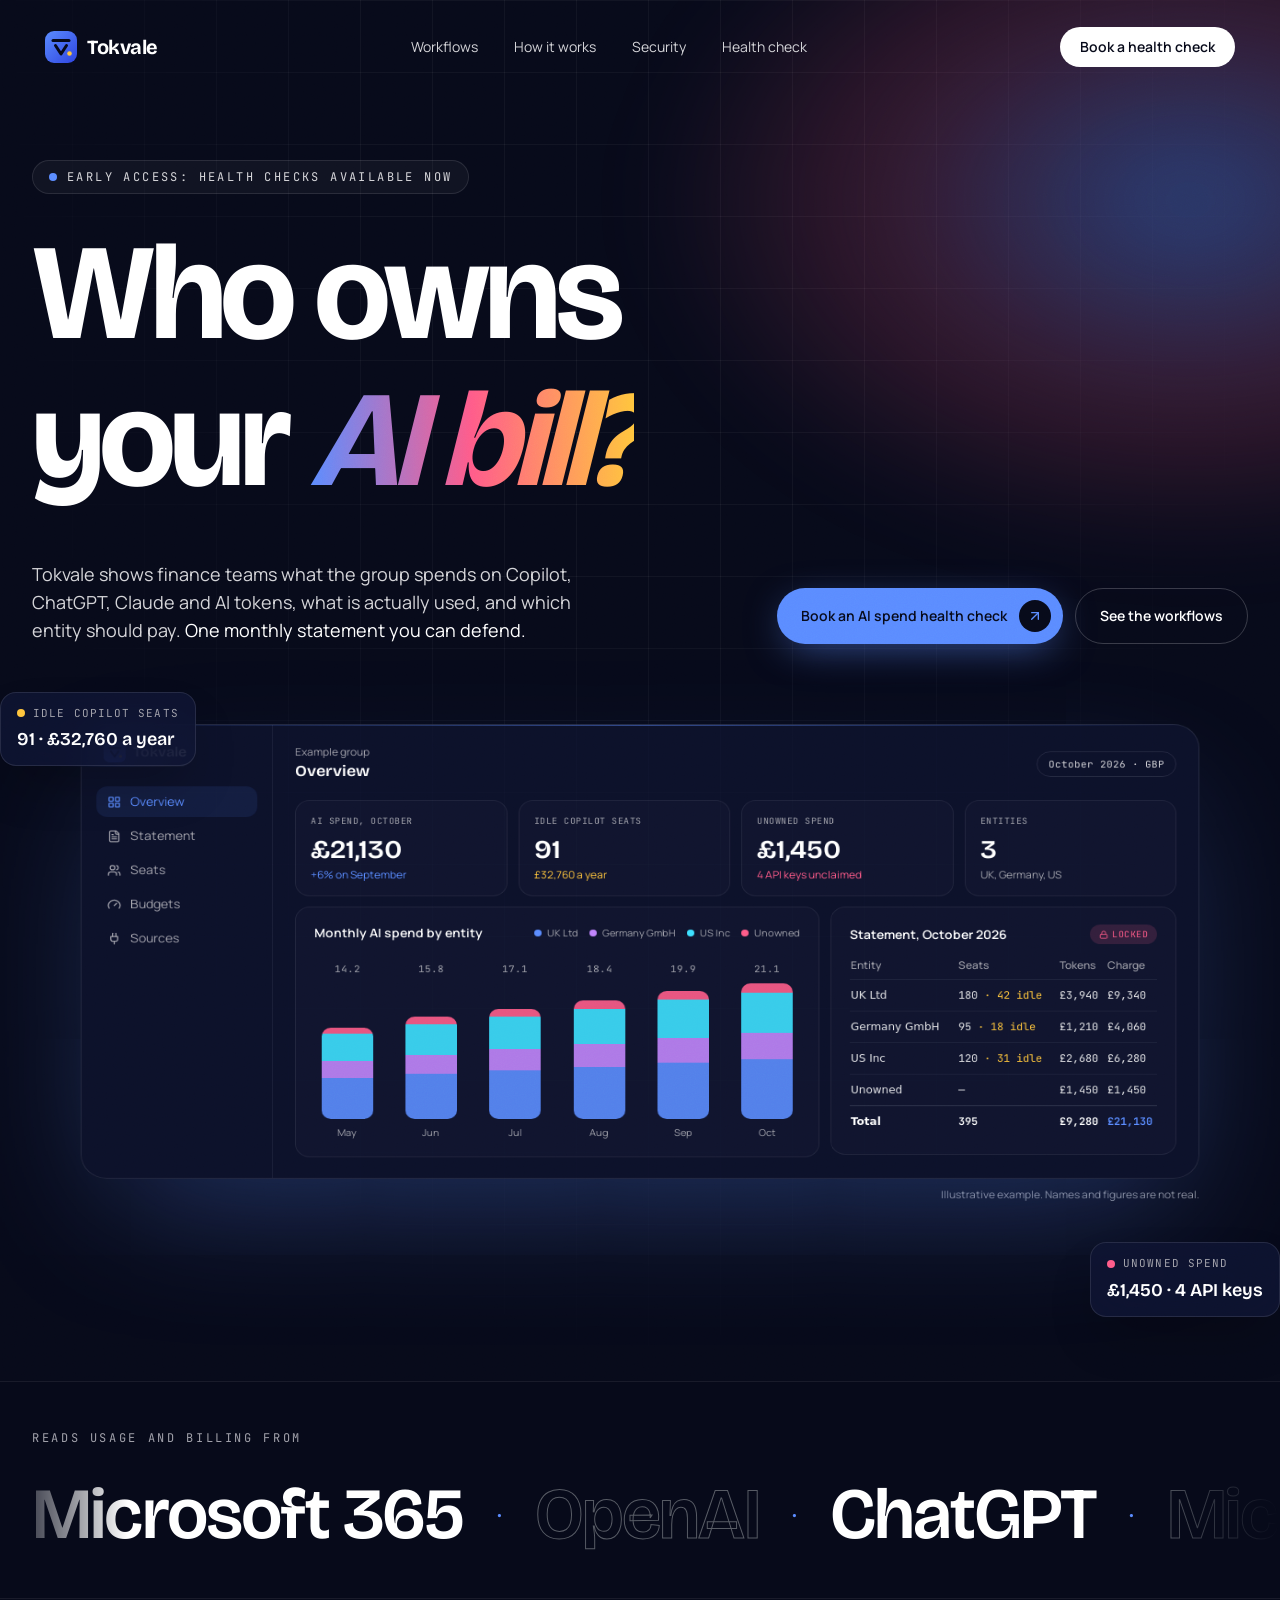
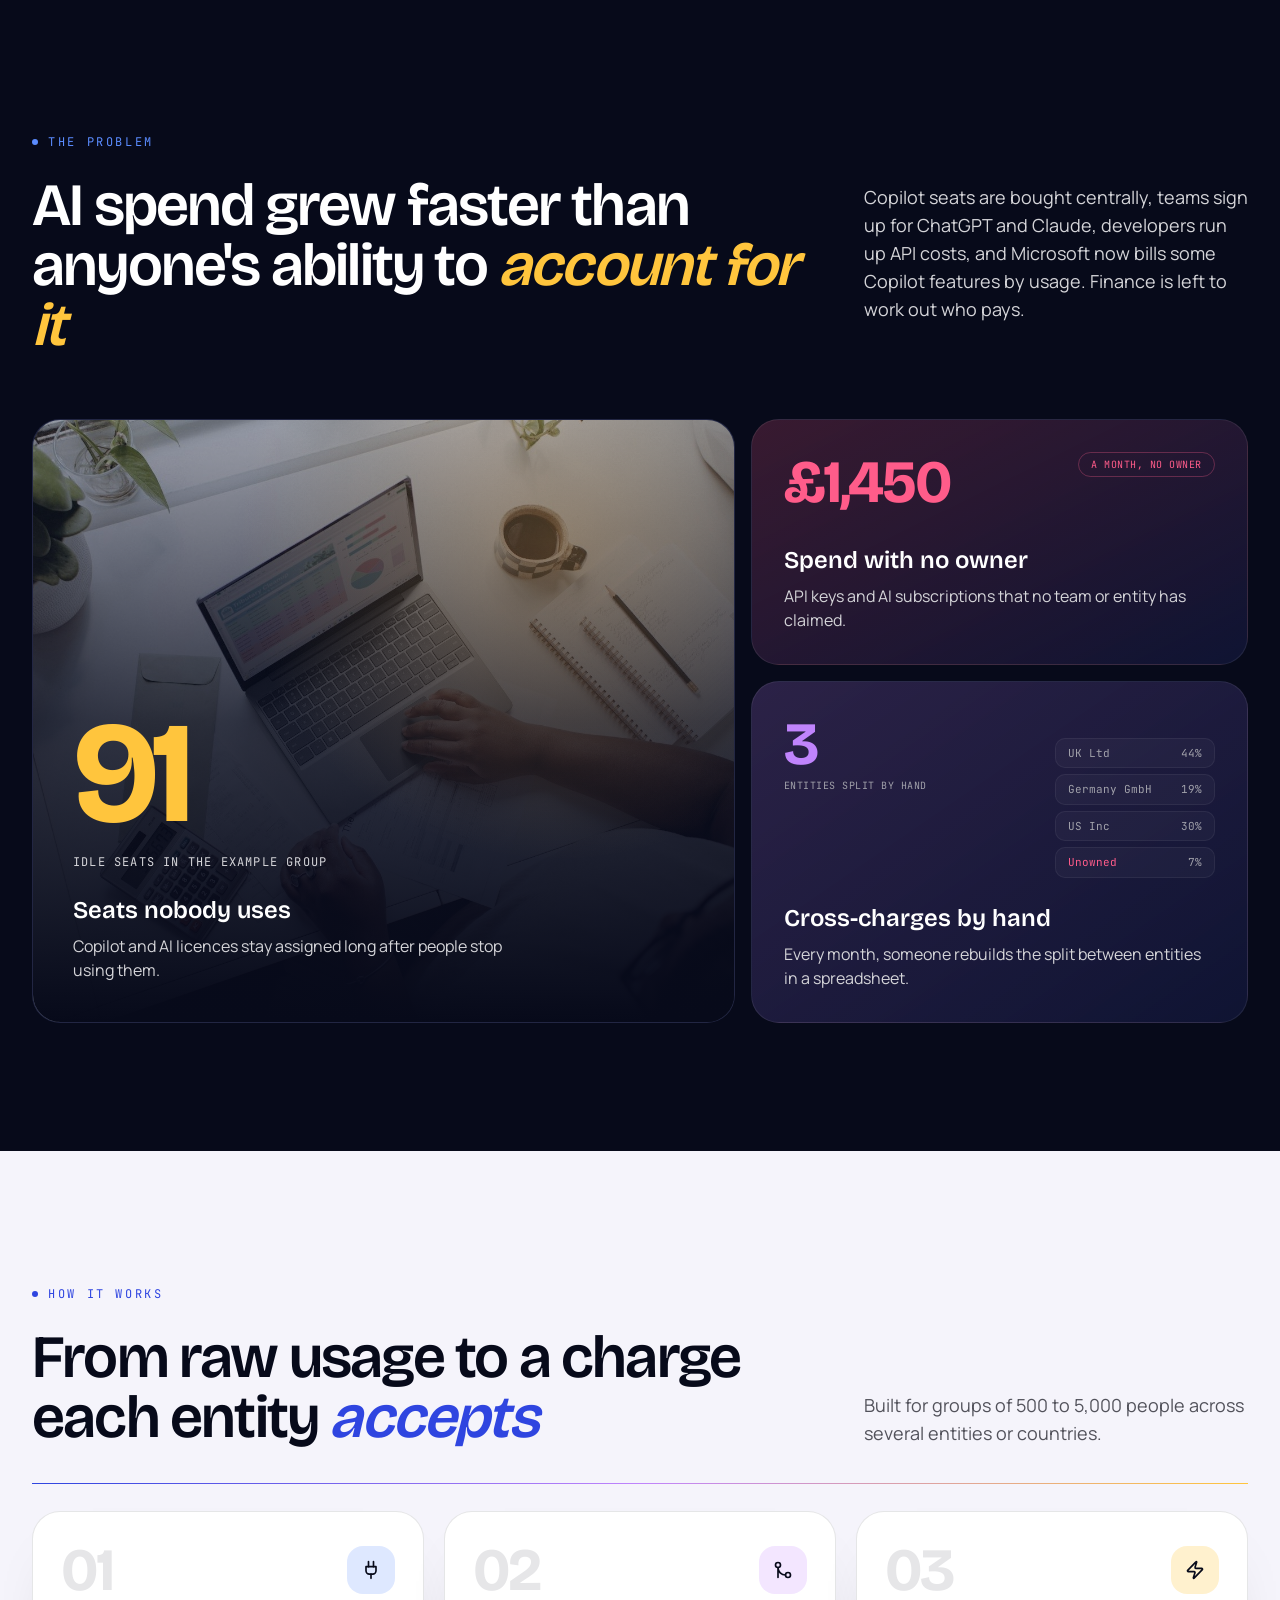
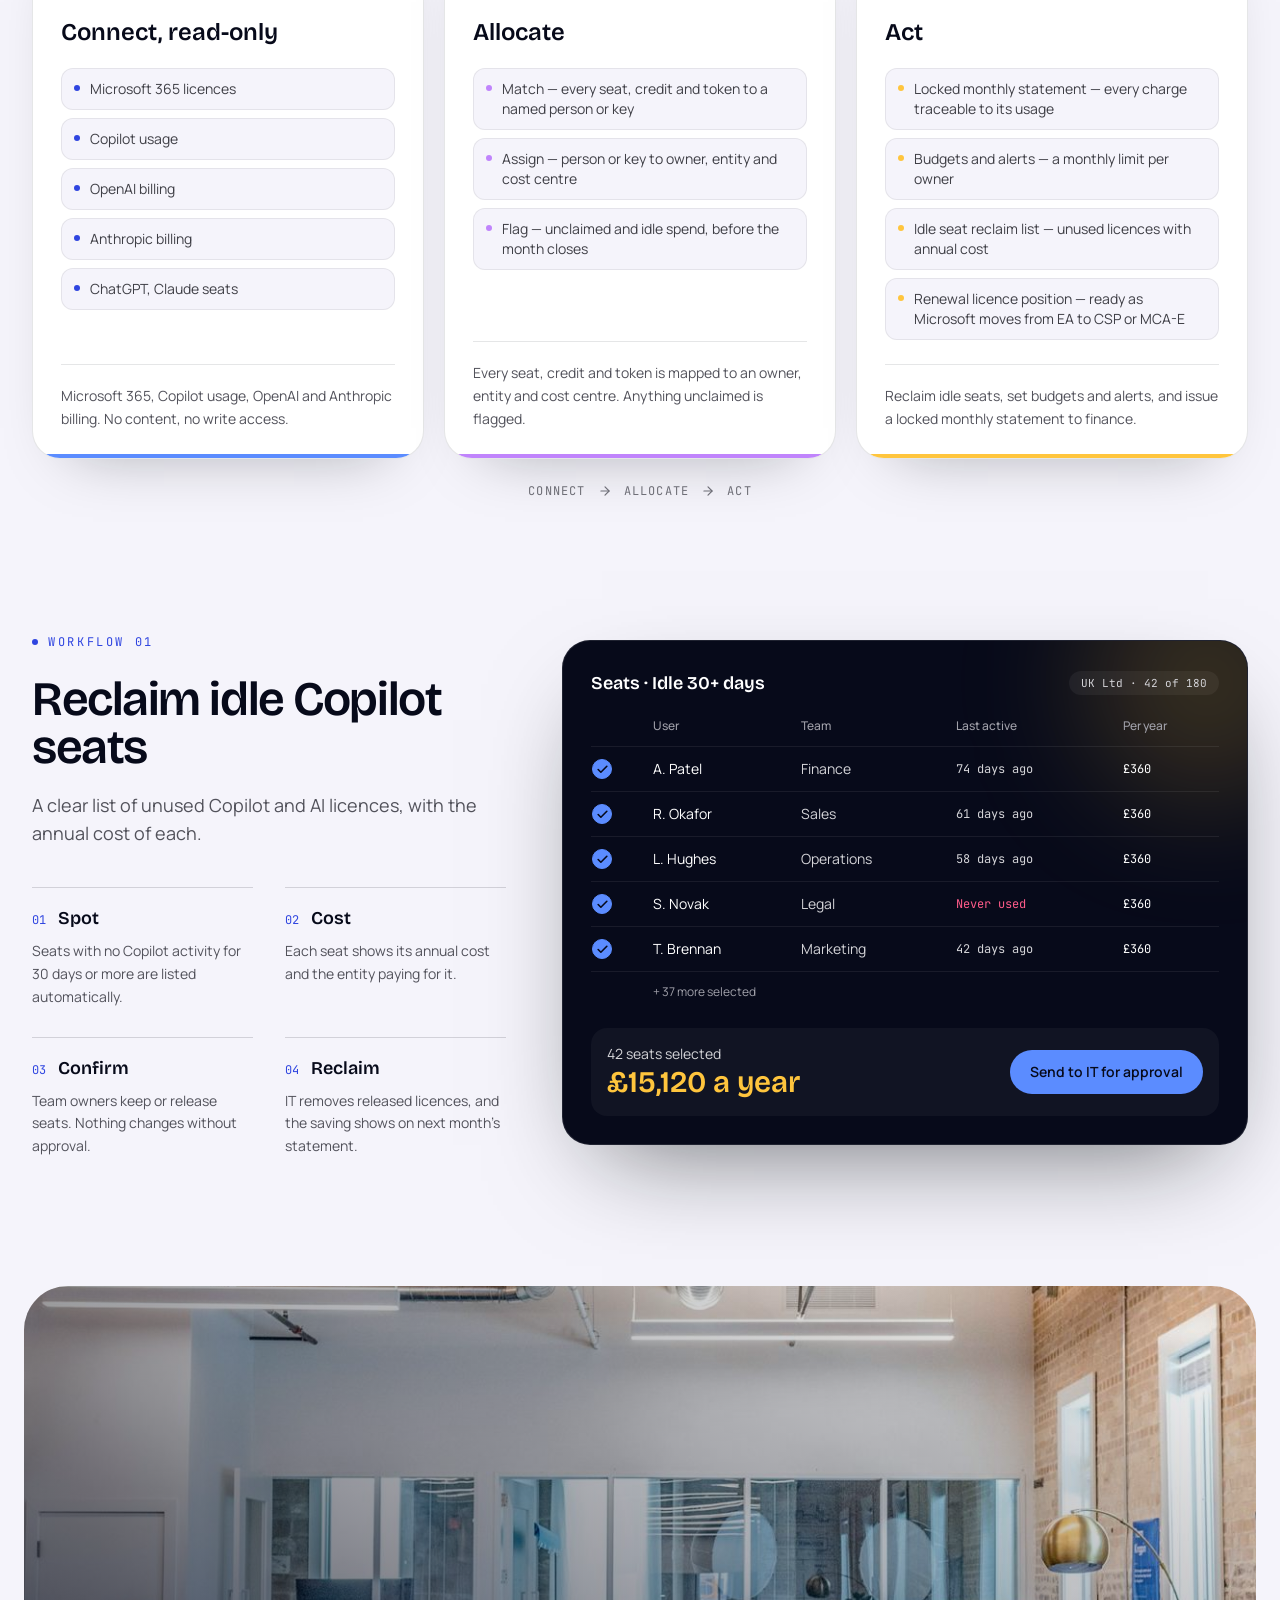
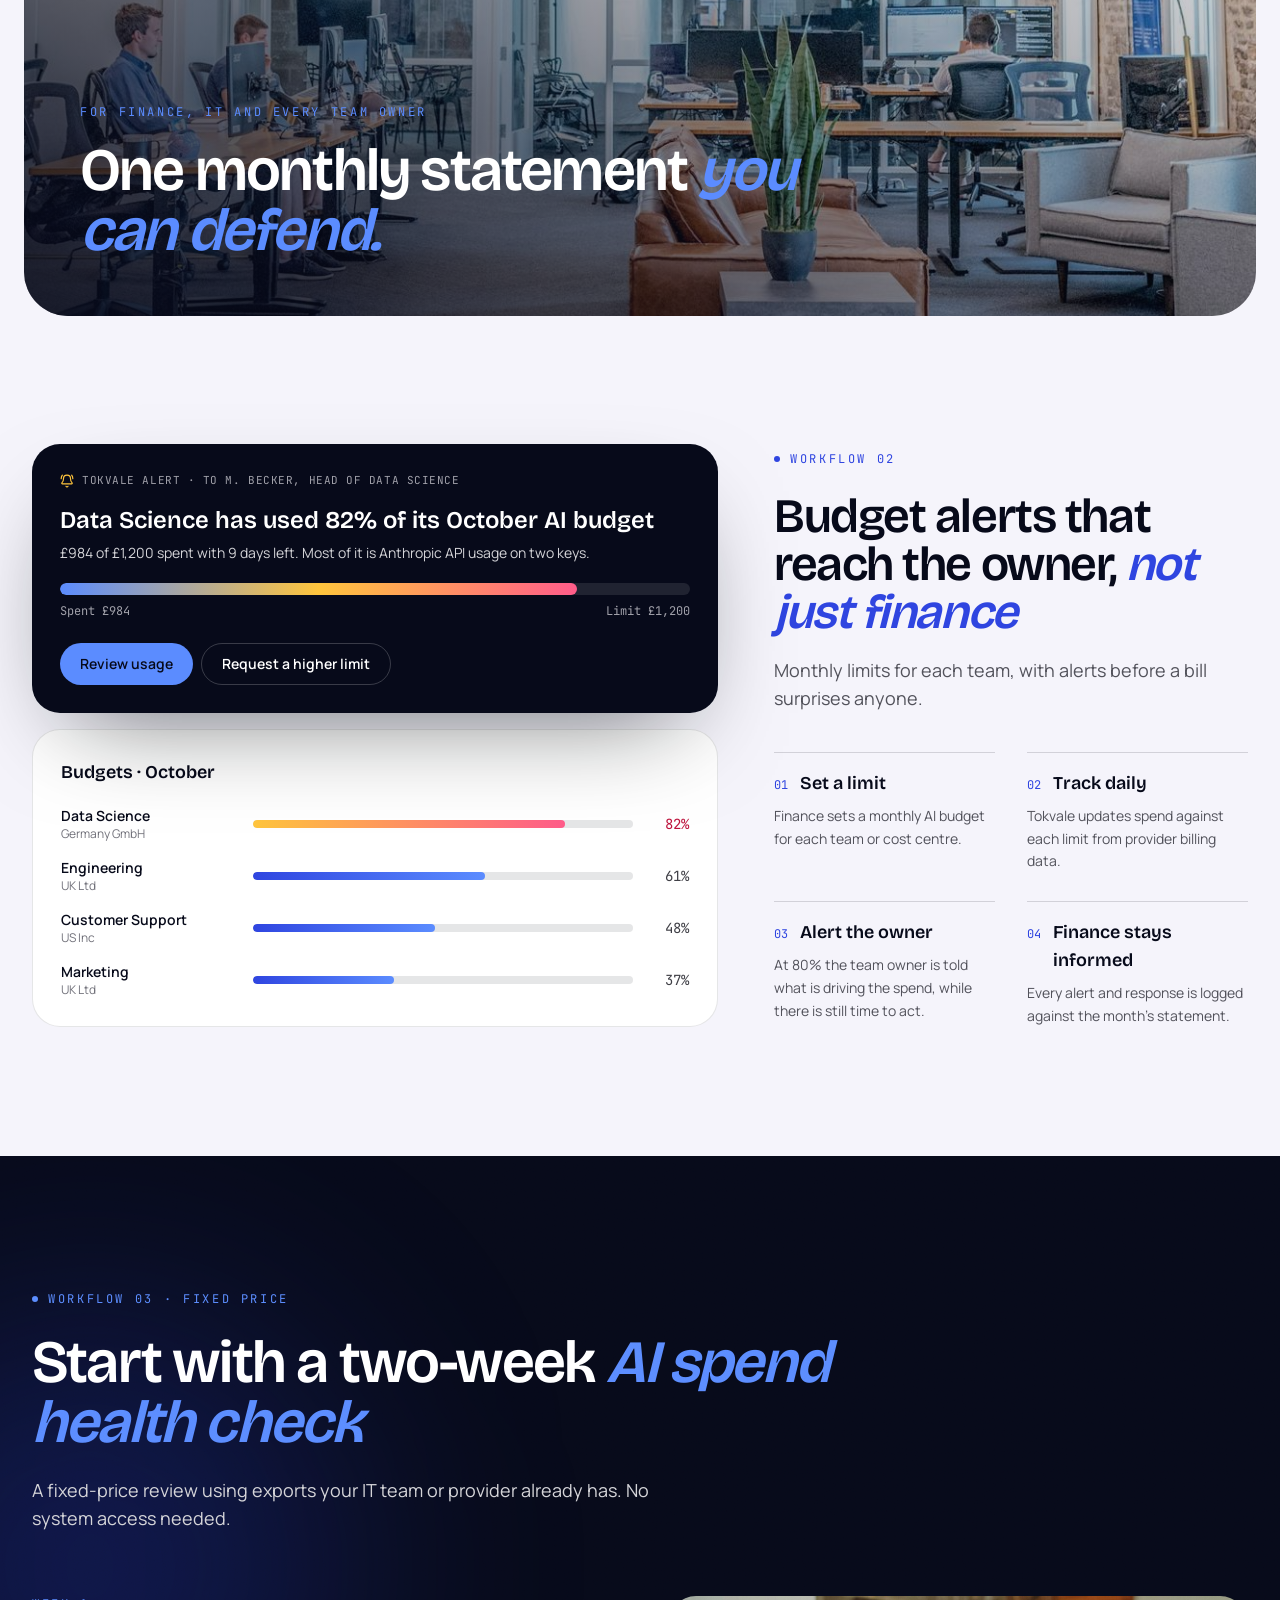
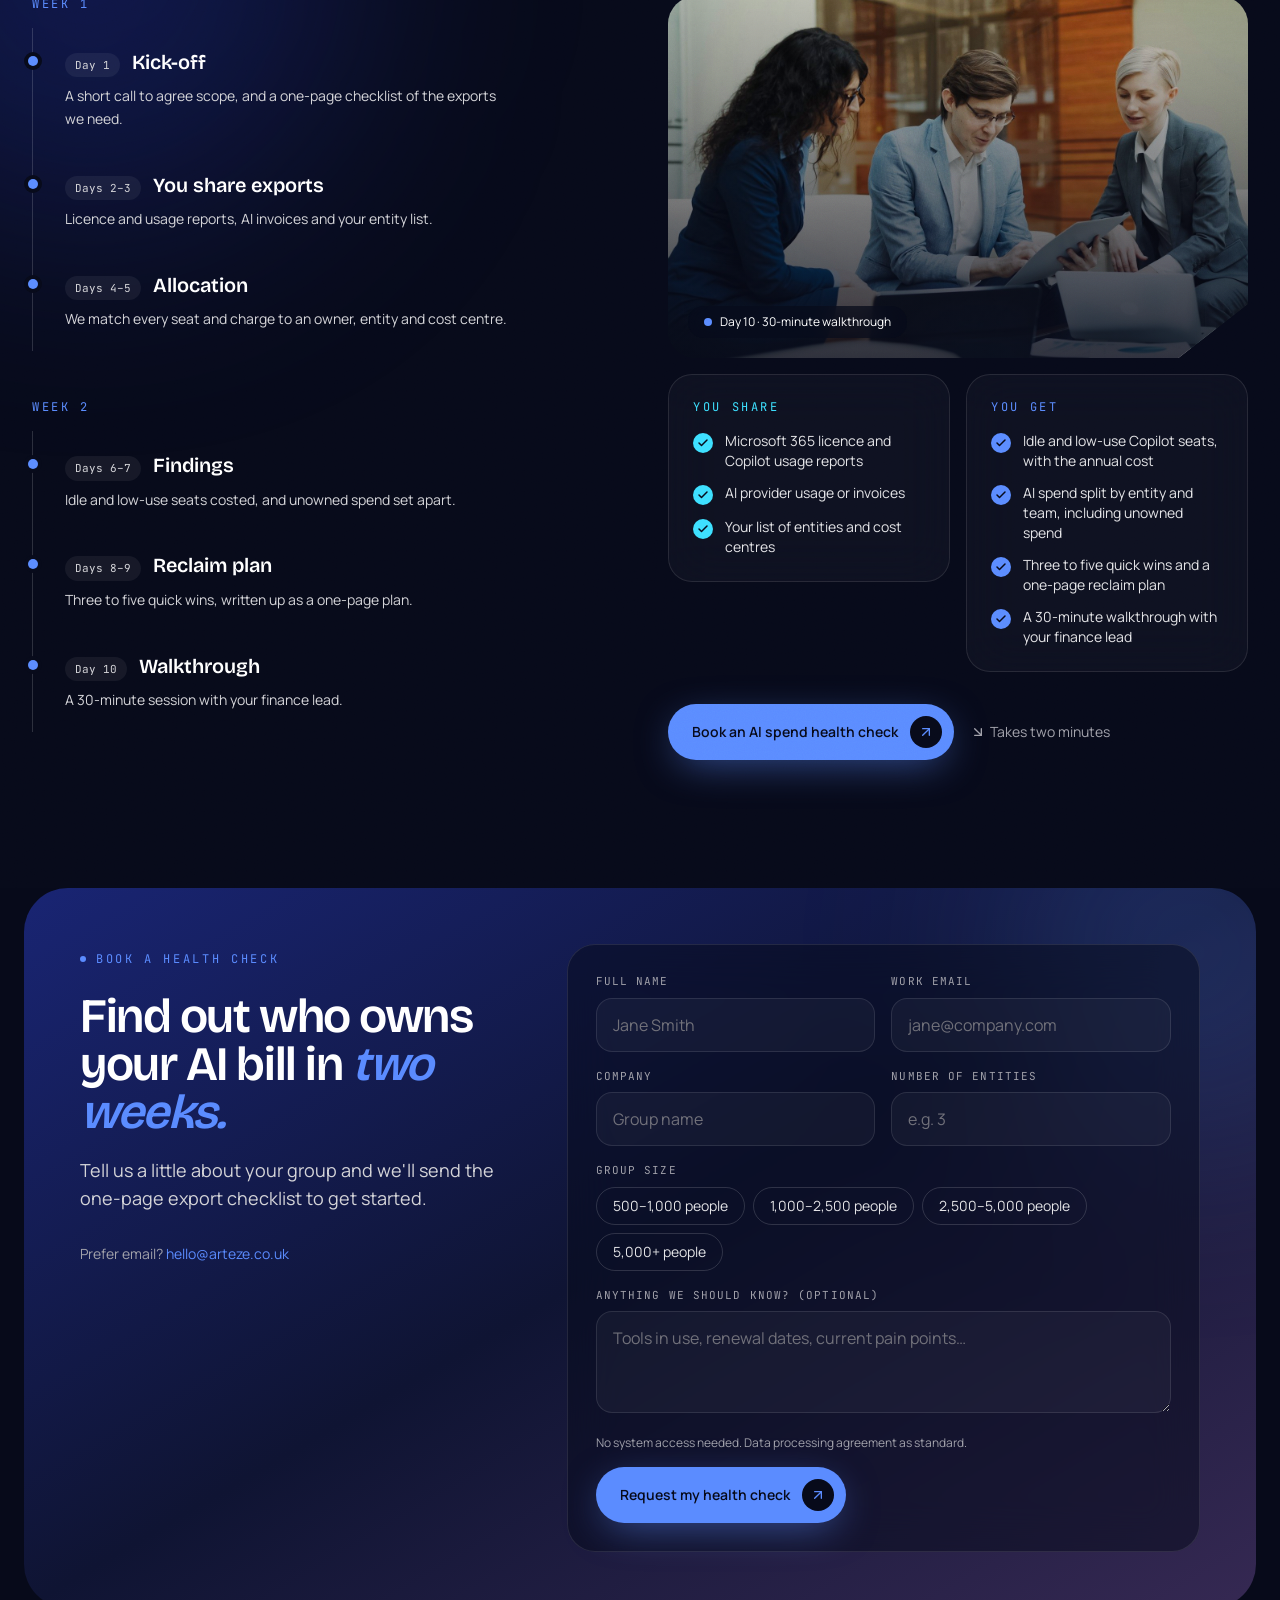
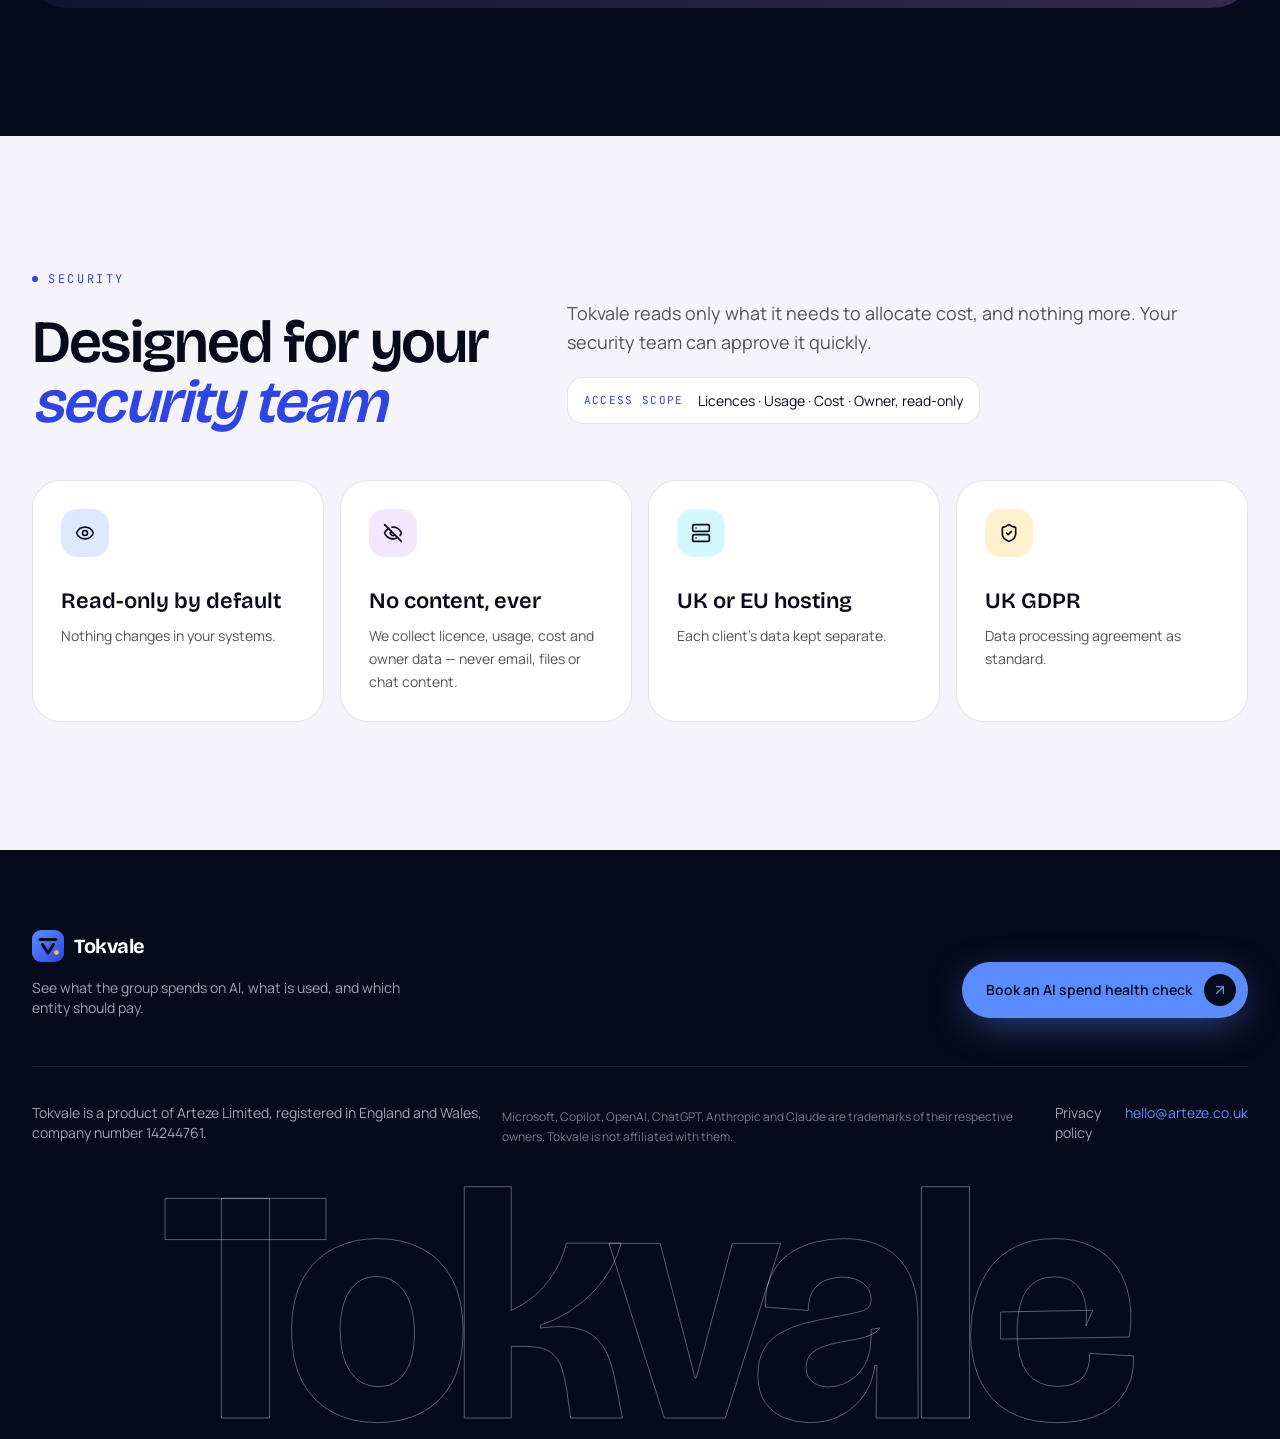
==== commit 7b1535a7: "Add files via upload" ====
--- a/index.html
+++ b/index.html
@@ -9,7 +9,7 @@
 <link href="https://fonts.googleapis.com/css2?family=Bricolage+Grotesque:opsz,wght@12..96,400..800&amp;family=Manrope:wght@400;500;600;700&amp;family=JetBrains+Mono:wght@400;500&amp;display=swap" rel="stylesheet"/>
 <link href="style.css" rel="stylesheet"/><link href="favicon.svg" rel="icon" type="image/svg+xml"/><title>Tokvale — AI and Copilot spend control for finance teams</title></head>
 <body>
-<div id="root"><div class="App"><main class="overflow-x-clip" data-testid="landing-page"><header class="fixed inset-x-0 top-0 z-50 px-4 pt-4 sm:px-6" data-testid="site-nav"><div class="mx-auto flex max-w-7xl items-center justify-between rounded-full border px-4 py-2.5 transition-[background-color,border-color] duration-500 sm:px-5 border-transparent bg-transparent"><a class="flex items-center gap-2.5" data-testid="brand-logo" href="#top"><svg aria-hidden="true" height="32" viewbox="0 0 32 32" width="32"><defs><lineargradient id="tk-g" x1="0" x2="1" y1="0" y2="1"><stop offset="0" style="stop-color: var(--mint);"></stop><stop offset="1" style="stop-color: var(--teal);"></stop></lineargradient></defs><rect fill="url(#tk-g)" height="32" rx="9" width="32"></rect><path d="M8 9.5h16" stroke-linecap="round" stroke-width="3" style="stroke: var(--ink);"></path><path d="M10.5 14.5 16 23l5.5-8.5" fill="none" stroke-linecap="round" stroke-linejoin="round" stroke-width="3" style="stroke: var(--ink);"></path><circle cx="24.5" cy="22.5" r="2.3" style="fill: var(--amber);"></circle></svg><span class="font-display text-xl font-bold tracking-tight text-white">Tokvale</span></a><nav class="hidden items-center gap-1 md:flex"><button class="rounded-full px-4 py-2 text-sm text-zinc-300 transition-colors duration-300 hover:bg-white/5 hover:text-white" data-testid="nav-link-workflows">Workflows</button><button class="rounded-full px-4 py-2 text-sm text-zinc-300 transition-colors duration-300 hover:bg-white/5 hover:text-white" data-testid="nav-link-how-it-works">How it works</button><button class="rounded-full px-4 py-2 text-sm text-zinc-300 transition-colors duration-300 hover:bg-white/5 hover:text-white" data-testid="nav-link-security">Security</button><button class="rounded-full px-4 py-2 text-sm text-zinc-300 transition-colors duration-300 hover:bg-white/5 hover:text-white" data-testid="nav-link-health-check">Health check</button></nav><div class="flex items-center gap-2"><button class="hidden rounded-full bg-white px-5 py-2.5 text-sm font-semibold text-[var(--ink)] transition-colors duration-300 hover:bg-[var(--mint)] sm:inline-flex" data-testid="nav-cta-book">Book a health check</button></div></div></header><section class="grain relative overflow-hidden bg-[var(--ink)] pb-24 pt-32 sm:pt-40" data-testid="hero-section" id="top"><div class="grid-lines pointer-events-none absolute inset-0 [mask-image:radial-gradient(ellipse_at_top,black_30%,transparent_75%)]"></div><div class="pointer-events-none absolute -top-40 left-1/2 h-[720px] w-[1100px] -translate-x-1/2 hero-glow rounded-full blur-2xl" style="transform: none;"></div><div class="relative mx-auto max-w-7xl px-5 sm:px-8"><div class="inline-flex items-center gap-2.5 rounded-full border border-white/10 bg-white/[0.04] px-4 py-2 font-mono text-xs uppercase tracking-[0.2em] text-zinc-300" data-testid="hero-badge"><span class="pulse-dot h-2 w-2 rounded-full bg-[var(--mint)]"></span>Early access: health checks available now</div><h1 class="mt-8 font-display text-[3.4rem] font-bold leading-[0.92] tracking-[-0.04em] text-white sm:text-7xl lg:text-[8.5rem]" data-testid="hero-headline"><span class=""><span class="block overflow-hidden pb-[0.08em]"><span class="block" style="transform: none;">Who owns</span></span><span class="block overflow-hidden pb-[0.08em]"><span class="block" style="transform: none;"><span>your <span class="bg-gradient-to-r from-[var(--mint)] via-[var(--coral)] to-[var(--amber)] bg-clip-text italic text-transparent">AI bill?</span></span></span></span></span></h1><div class="mt-10 grid gap-8 lg:grid-cols-12 lg:items-end"><p class="max-w-xl text-base leading-relaxed text-zinc-300 sm:text-lg lg:col-span-7" data-testid="hero-subheadline">Tokvale shows finance teams what the group spends on Copilot, ChatGPT, Claude and AI tokens, what is actually used, and which entity should pay. <span class="text-white">One monthly statement you can defend.</span></p><div class="flex flex-wrap gap-3 lg:col-span-5 lg:justify-end"><button class="group inline-flex items-center gap-3 rounded-full bg-[var(--mint)] py-3 pl-6 pr-3 text-sm font-semibold glow-btn text-[var(--ink)] transition-[box-shadow,background-color] duration-300 hover:bg-white disabled:opacity-60" data-testid="hero-cta-book" tabindex="0" type="button">Book an AI spend health check<span class="grid h-8 w-8 place-items-center rounded-full bg-[var(--ink)] text-[var(--mint)] transition-transform duration-300 group-hover:rotate-45"><svg aria-hidden="true" class="lucide lucide-arrow-up-right" fill="none" height="16" stroke="currentColor" stroke-linecap="round" stroke-linejoin="round" stroke-width="2" viewbox="0 0 24 24" width="16" xmlns="http://www.w3.org/2000/svg"><path d="M7 7h10v10"></path><path d="M7 17 17 7"></path></svg></span></button><button class="inline-flex items-center gap-2 rounded-full border px-6 py-3 text-sm font-semibold transition-colors duration-300 border-white/20 text-white hover:border-[var(--mint)] hover:text-[var(--mint)]" data-testid="hero-cta-workflows" tabindex="0" type="button">See the workflows</button></div></div><div class="relative mt-16 sm:mt-20" style="perspective: 1600px;"><div class="absolute z-20 hidden rounded-2xl border border-white/10 bg-tk-ink2/85 px-4 py-3 shadow-2xl backdrop-blur-xl md:block -left-2 -top-8 lg:-left-8" data-testid="hero-chip-idle"><div class="flex items-center gap-2 font-mono text-[11px] uppercase tracking-widest text-zinc-400"><span class="h-2 w-2 rounded-full" style="background: var(--amber);"></span>Idle Copilot seats</div><div class="mt-1 font-display text-lg font-semibold text-white">91 · £32,760 a year</div></div><div class="absolute z-20 hidden rounded-2xl border border-white/10 bg-tk-ink2/85 px-4 py-3 shadow-2xl backdrop-blur-xl md:block -bottom-8 -right-2 lg:-right-8" data-testid="hero-chip-unowned"><div class="flex items-center gap-2 font-mono text-[11px] uppercase tracking-widest text-zinc-400"><span class="h-2 w-2 rounded-full" style="background: var(--coral);"></span>Unowned spend</div><div class="mt-1 font-display text-lg font-semibold text-white">£1,450 · 4 API keys</div></div><div><div class="will-change-transform" style="transform-origin: 50% 0%; transform: scale(0.92) rotateX(22deg);"><div class="relative overflow-hidden rounded-[28px] border border-white/10 glow-dash bg-tk-ink2/70" data-testid="hero-dashboard"><div class="absolute inset-x-0 top-0 h-px bg-gradient-to-r from-transparent via-tk-mint/60 to-transparent"></div><div class="flex"><aside class="hidden w-52 shrink-0 border-r border-white/[0.06] p-4 lg:block"><div class="flex items-center gap-2 px-2 py-1"><svg aria-hidden="true" height="24" viewbox="0 0 32 32" width="24"><defs><lineargradient id="tk-g" x1="0" x2="1" y1="0" y2="1"><stop offset="0" style="stop-color: var(--mint);"></stop><stop offset="1" style="stop-color: var(--teal);"></stop></lineargradient></defs><rect fill="url(#tk-g)" height="32" rx="9" width="32"></rect><path d="M8 9.5h16" stroke-linecap="round" stroke-width="3" style="stroke: var(--ink);"></path><path d="M10.5 14.5 16 23l5.5-8.5" fill="none" stroke-linecap="round" stroke-linejoin="round" stroke-width="3" style="stroke: var(--ink);"></path><circle cx="24.5" cy="22.5" r="2.3" style="fill: var(--amber);"></circle></svg><span class="font-display font-semibold text-white">Tokvale</span></div><div class="mt-6 space-y-1"><button class="flex w-full items-center gap-2.5 rounded-xl px-3 py-2 text-sm transition-colors bg-tk-mint/10 text-[var(--mint)]" data-testid="dashboard-nav-overview"><svg aria-hidden="true" class="lucide lucide-layout-grid" fill="none" height="15" stroke="currentColor" stroke-linecap="round" stroke-linejoin="round" stroke-width="2" viewbox="0 0 24 24" width="15" xmlns="http://www.w3.org/2000/svg"><rect height="7" rx="1" width="7" x="3" y="3"></rect><rect height="7" rx="1" width="7" x="14" y="3"></rect><rect height="7" rx="1" width="7" x="14" y="14"></rect><rect height="7" rx="1" width="7" x="3" y="14"></rect></svg> Overview</button><button class="flex w-full items-center gap-2.5 rounded-xl px-3 py-2 text-sm transition-colors text-zinc-400 hover:text-white" data-testid="dashboard-nav-statement"><svg aria-hidden="true" class="lucide lucide-file-text" fill="none" height="15" stroke="currentColor" stroke-linecap="round" stroke-linejoin="round" stroke-width="2" viewbox="0 0 24 24" width="15" xmlns="http://www.w3.org/2000/svg"><path d="M15 2H6a2 2 0 0 0-2 2v16a2 2 0 0 0 2 2h12a2 2 0 0 0 2-2V7Z"></path><path d="M14 2v4a2 2 0 0 0 2 2h4"></path><path d="M10 9H8"></path><path d="M16 13H8"></path><path d="M16 17H8"></path></svg> Statement</button><button class="flex w-full items-center gap-2.5 rounded-xl px-3 py-2 text-sm transition-colors text-zinc-400 hover:text-white" data-testid="dashboard-nav-seats"><svg aria-hidden="true" class="lucide lucide-users" fill="none" height="15" stroke="currentColor" stroke-linecap="round" stroke-linejoin="round" stroke-width="2" viewbox="0 0 24 24" width="15" xmlns="http://www.w3.org/2000/svg"><path d="M16 21v-2a4 4 0 0 0-4-4H6a4 4 0 0 0-4 4v2"></path><path d="M16 3.128a4 4 0 0 1 0 7.744"></path><path d="M22 21v-2a4 4 0 0 0-3-3.87"></path><circle cx="9" cy="7" r="4"></circle></svg> Seats</button><button class="flex w-full items-center gap-2.5 rounded-xl px-3 py-2 text-sm transition-colors text-zinc-400 hover:text-white" data-testid="dashboard-nav-budgets"><svg aria-hidden="true" class="lucide lucide-gauge" fill="none" height="15" stroke="currentColor" stroke-linecap="round" stroke-linejoin="round" stroke-width="2" viewbox="0 0 24 24" width="15" xmlns="http://www.w3.org/2000/svg"><path d="m12 14 4-4"></path><path d="M3.34 19a10 10 0 1 1 17.32 0"></path></svg> Budgets</button><button class="flex w-full items-center gap-2.5 rounded-xl px-3 py-2 text-sm transition-colors text-zinc-400 hover:text-white" data-testid="dashboard-nav-sources"><svg aria-hidden="true" class="lucide lucide-plug" fill="none" height="15" stroke="currentColor" stroke-linecap="round" stroke-linejoin="round" stroke-width="2" viewbox="0 0 24 24" width="15" xmlns="http://www.w3.org/2000/svg"><path d="M12 22v-5"></path><path d="M9 8V2"></path><path d="M15 8V2"></path><path d="M18 8v5a4 4 0 0 1-4 4h-4a4 4 0 0 1-4-4V8Z"></path></svg> Sources</button></div></aside><div class="min-w-0 flex-1 p-4 sm:p-6"><div class="flex flex-wrap items-center justify-between gap-2"><div><div class="text-xs text-zinc-400">Example group</div><div class="font-display text-lg font-semibold text-white">Overview</div></div><div class="rounded-full border border-white/10 px-3 py-1.5 font-mono text-[11px] text-zinc-300">October 2026 · GBP</div></div><div class="mt-5 grid grid-cols-2 gap-3 lg:grid-cols-4"><div class="rounded-2xl border border-white/[0.07] bg-white/[0.02] p-3 sm:p-4"><div class="font-mono text-[10px] uppercase tracking-wider text-zinc-400">AI spend, October</div><div class="mt-2 font-display text-2xl font-semibold text-white sm:text-3xl">£21,130</div><div class="mt-1 text-xs text-[var(--mint)]">+6% on September</div></div><div class="rounded-2xl border border-white/[0.07] bg-white/[0.02] p-3 sm:p-4"><div class="font-mono text-[10px] uppercase tracking-wider text-zinc-400">Idle Copilot seats</div><div class="mt-2 font-display text-2xl font-semibold text-white sm:text-3xl">91</div><div class="mt-1 text-xs text-[var(--amber)]">£32,760 a year</div></div><div class="rounded-2xl border border-white/[0.07] bg-white/[0.02] p-3 sm:p-4"><div class="font-mono text-[10px] uppercase tracking-wider text-zinc-400">Unowned spend</div><div class="mt-2 font-display text-2xl font-semibold text-white sm:text-3xl">£1,450</div><div class="mt-1 text-xs text-[var(--coral)]">4 API keys unclaimed</div></div><div class="rounded-2xl border border-white/[0.07] bg-white/[0.02] p-3 sm:p-4"><div class="font-mono text-[10px] uppercase tracking-wider text-zinc-400">Entities</div><div class="mt-2 font-display text-2xl font-semibold text-white sm:text-3xl">3</div><div class="mt-1 text-xs text-zinc-400">UK, Germany, US</div></div></div><div class="mt-3 grid gap-3 xl:grid-cols-5"><div class="min-w-0 xl:col-span-3"><div class="rounded-2xl border border-white/[0.07] bg-white/[0.02] p-4 sm:p-5" data-testid="dashboard-chart"><div class="flex flex-wrap items-center justify-between gap-3"><div class="text-sm font-semibold text-white">Monthly AI spend by entity</div><div class="flex flex-wrap gap-3"><span class="flex items-center gap-1.5 text-[11px] text-zinc-400"><span class="h-2 w-2 rounded-sm" style="background: var(--mint);"></span>UK Ltd</span><span class="flex items-center gap-1.5 text-[11px] text-zinc-400"><span class="h-2 w-2 rounded-sm" style="background: var(--violet);"></span>Germany GmbH</span><span class="flex items-center gap-1.5 text-[11px] text-zinc-400"><span class="h-2 w-2 rounded-sm" style="background: var(--sky);"></span>US Inc</span><span class="flex items-center gap-1.5 text-[11px] text-zinc-400"><span class="h-2 w-2 rounded-sm" style="background: var(--coral);"></span>Unowned</span></div></div><div class="mt-6 flex h-44 items-end gap-2 sm:h-52 sm:gap-5"><div class="flex h-full flex-1 flex-col items-center gap-2"><span class="font-mono text-[11px] text-zinc-400">14.2</span><div class="flex w-full flex-1 items-end justify-center"><div class="flex w-full max-w-[56px] flex-col-reverse overflow-hidden rounded-md" style="height: 67.3%;"><div class="opacity-90" style="height: 44%; background: var(--mint);"></div><div class="opacity-90" style="height: 19%; background: var(--violet);"></div><div class="opacity-90" style="height: 30%; background: var(--sky);"></div><div class="opacity-90" style="height: 7%; background: var(--coral);"></div></div></div><span class="text-[11px] text-zinc-400">May</span></div><div class="flex h-full flex-1 flex-col items-center gap-2"><span class="font-mono text-[11px] text-zinc-400">15.8</span><div class="flex w-full flex-1 items-end justify-center"><div class="flex w-full max-w-[56px] flex-col-reverse overflow-hidden rounded-md" style="height: 74.9%;"><div class="opacity-90" style="height: 44%; background: var(--mint);"></div><div class="opacity-90" style="height: 19%; background: var(--violet);"></div><div class="opacity-90" style="height: 30%; background: var(--sky);"></div><div class="opacity-90" style="height: 7%; background: var(--coral);"></div></div></div><span class="text-[11px] text-zinc-400">Jun</span></div><div class="flex h-full flex-1 flex-col items-center gap-2"><span class="font-mono text-[11px] text-zinc-400">17.1</span><div class="flex w-full flex-1 items-end justify-center"><div class="flex w-full max-w-[56px] flex-col-reverse overflow-hidden rounded-md" style="height: 81.0%;"><div class="opacity-90" style="height: 44%; background: var(--mint);"></div><div class="opacity-90" style="height: 19%; background: var(--violet);"></div><div class="opacity-90" style="height: 30%; background: var(--sky);"></div><div class="opacity-90" style="height: 7%; background: var(--coral);"></div></div></div><span class="text-[11px] text-zinc-400">Jul</span></div><div class="flex h-full flex-1 flex-col items-center gap-2"><span class="font-mono text-[11px] text-zinc-400">18.4</span><div class="flex w-full flex-1 items-end justify-center"><div class="flex w-full max-w-[56px] flex-col-reverse overflow-hidden rounded-md" style="height: 87.2%;"><div class="opacity-90" style="height: 44%; background: var(--mint);"></div><div class="opacity-90" style="height: 19%; background: var(--violet);"></div><div class="opacity-90" style="height: 30%; background: var(--sky);"></div><div class="opacity-90" style="height: 7%; background: var(--coral);"></div></div></div><span class="text-[11px] text-zinc-400">Aug</span></div><div class="flex h-full flex-1 flex-col items-center gap-2"><span class="font-mono text-[11px] text-zinc-400">19.9</span><div class="flex w-full flex-1 items-end justify-center"><div class="flex w-full max-w-[56px] flex-col-reverse overflow-hidden rounded-md" style="height: 94.3%;"><div class="opacity-90" style="height: 44%; background: var(--mint);"></div><div class="opacity-90" style="height: 19%; background: var(--violet);"></div><div class="opacity-90" style="height: 30%; background: var(--sky);"></div><div class="opacity-90" style="height: 7%; background: var(--coral);"></div></div></div><span class="text-[11px] text-zinc-400">Sep</span></div><div class="flex h-full flex-1 flex-col items-center gap-2"><span class="font-mono text-[11px] text-zinc-400">21.1</span><div class="flex w-full flex-1 items-end justify-center"><div class="flex w-full max-w-[56px] flex-col-reverse overflow-hidden rounded-md" style="height: 100.0%;"><div class="opacity-90" style="height: 44%; background: var(--mint);"></div><div class="opacity-90" style="height: 19%; background: var(--violet);"></div><div class="opacity-90" style="height: 30%; background: var(--sky);"></div><div class="opacity-90" style="height: 7%; background: var(--coral);"></div></div></div><span class="text-[11px] text-zinc-400">Oct</span></div></div></div></div><div class="min-w-0 xl:col-span-2"><div class="rounded-2xl border border-white/[0.07] bg-white/[0.02] p-4 sm:p-5" data-testid="dashboard-statement"><div class="flex items-center justify-between"><div class="text-sm font-semibold text-white">Statement, October 2026</div><span class="inline-flex items-center gap-1 rounded-full bg-tk-coral/15 px-2.5 py-1 font-mono text-[10px] uppercase tracking-wider text-[var(--coral)]"><svg aria-hidden="true" class="lucide lucide-lock" fill="none" height="10" stroke="currentColor" stroke-linecap="round" stroke-linejoin="round" stroke-width="2" viewbox="0 0 24 24" width="10" xmlns="http://www.w3.org/2000/svg"><rect height="11" rx="2" ry="2" width="18" x="3" y="11"></rect><path d="M7 11V7a5 5 0 0 1 10 0v4"></path></svg> Locked</span></div><div class="mt-4 overflow-x-auto"><table class="w-full min-w-[340px] text-left text-xs"><thead class="text-zinc-400"><tr><th class="pb-2 font-medium">Entity</th><th class="pb-2 font-medium">Seats</th><th class="pb-2 font-medium">Tokens</th><th class="pb-2 font-medium">Charge</th></tr></thead><tbody class="font-mono text-zinc-200"><tr class="border-t border-white/[0.06]"><td class="py-2.5 font-sans">UK Ltd</td><td class="py-2.5">180 <span class="text-[var(--amber)]">· <span data-ve-dynamic="true" style="display: contents;">42 idle</span></span></td><td class="py-2.5">£3,940</td><td class="py-2.5">£9,340</td></tr><tr class="border-t border-white/[0.06]"><td class="py-2.5 font-sans">Germany GmbH</td><td class="py-2.5">95 <span class="text-[var(--amber)]">· <span data-ve-dynamic="true" style="display: contents;">18 idle</span></span></td><td class="py-2.5">£1,210</td><td class="py-2.5">£4,060</td></tr><tr class="border-t border-white/[0.06]"><td class="py-2.5 font-sans">US Inc</td><td class="py-2.5">120 <span class="text-[var(--amber)]">· <span data-ve-dynamic="true" style="display: contents;">31 idle</span></span></td><td class="py-2.5">£2,680</td><td class="py-2.5">£6,280</td></tr><tr class="border-t border-white/[0.06]"><td class="py-2.5 font-sans">Unowned</td><td class="py-2.5">— </td><td class="py-2.5">£1,450</td><td class="py-2.5">£1,450</td></tr><tr class="border-t border-white/15 font-semibold text-white"><td class="py-2.5 font-sans">Total</td><td>395</td><td>£9,280</td><td class="text-[var(--mint)]">£21,130</td></tr></tbody></table></div></div></div></div></div></div></div><p class="tk-note">Illustrative example. Names and figures are not real.</p></div></div></div></div></section><section class="relative border-y border-white/[0.07] bg-[var(--ink)] py-12" data-testid="providers-marquee"><div class="mx-auto mb-8 max-w-7xl px-5 font-mono text-xs uppercase tracking-[0.22em] text-zinc-400 sm:px-8">Reads usage and billing from</div><div class="marquee-wrap relative overflow-hidden [mask-image:linear-gradient(90deg,transparent,black_10%,black_90%,transparent)]"><div class="marquee-track flex w-max"><div class="flex shrink-0 items-center"><div class="flex items-center"><span class="whitespace-nowrap px-8 font-display text-5xl font-semibold tracking-tight sm:text-7xl text-white">Microsoft 365</span><span class="text-3xl text-[var(--mint)]">·</span></div><div class="flex items-center"><span class="whitespace-nowrap px-8 font-display text-5xl font-semibold tracking-tight sm:text-7xl text-outline">OpenAI</span><span class="text-3xl text-[var(--mint)]">·</span></div><div class="flex items-center"><span class="whitespace-nowrap px-8 font-display text-5xl font-semibold tracking-tight sm:text-7xl text-white">ChatGPT</span><span class="text-3xl text-[var(--mint)]">·</span></div><div class="flex items-center"><span class="whitespace-nowrap px-8 font-display text-5xl font-semibold tracking-tight sm:text-7xl text-outline">Microsoft Copilot</span><span class="text-3xl text-[var(--mint)]">·</span></div><div class="flex items-center"><span class="whitespace-nowrap px-8 font-display text-5xl font-semibold tracking-tight sm:text-7xl text-white">Anthropic</span><span class="text-3xl text-[var(--mint)]">·</span></div><div class="flex items-center"><span class="whitespace-nowrap px-8 font-display text-5xl font-semibold tracking-tight sm:text-7xl text-outline">Claude</span><span class="text-3xl text-[var(--mint)]">·</span></div></div><div class="flex shrink-0 items-center"><div class="flex items-center"><span class="whitespace-nowrap px-8 font-display text-5xl font-semibold tracking-tight sm:text-7xl text-white">Microsoft 365</span><span class="text-3xl text-[var(--mint)]">·</span></div><div class="flex items-center"><span class="whitespace-nowrap px-8 font-display text-5xl font-semibold tracking-tight sm:text-7xl text-outline">OpenAI</span><span class="text-3xl text-[var(--mint)]">·</span></div><div class="flex items-center"><span class="whitespace-nowrap px-8 font-display text-5xl font-semibold tracking-tight sm:text-7xl text-white">ChatGPT</span><span class="text-3xl text-[var(--mint)]">·</span></div><div class="flex items-center"><span class="whitespace-nowrap px-8 font-display text-5xl font-semibold tracking-tight sm:text-7xl text-outline">Microsoft Copilot</span><span class="text-3xl text-[var(--mint)]">·</span></div><div class="flex items-center"><span class="whitespace-nowrap px-8 font-display text-5xl font-semibold tracking-tight sm:text-7xl text-white">Anthropic</span><span class="text-3xl text-[var(--mint)]">·</span></div><div class="flex items-center"><span class="whitespace-nowrap px-8 font-display text-5xl font-semibold tracking-tight sm:text-7xl text-outline">Claude</span><span class="text-3xl text-[var(--mint)]">·</span></div></div></div></div></section><section class="relative bg-[var(--ink)] py-24 sm:py-32" data-testid="problem-section"><div class="mx-auto max-w-7xl px-5 sm:px-8"><div class="grid gap-8 lg:grid-cols-12"><div class="lg:col-span-8"><div class="inline-flex items-center gap-2.5 font-mono text-xs uppercase tracking-[0.22em] text-[var(--mint)]"><span class="h-1.5 w-1.5 rounded-full bg-[var(--mint)]"></span>The problem</div><h2 class="mt-6 font-display text-4xl font-semibold leading-[1.02] tracking-[-0.03em] text-white sm:text-5xl lg:text-6xl">AI spend grew faster than anyone's ability to <span class="italic text-[var(--amber)]">account for it</span></h2></div><div class="lg:col-span-4 lg:pt-14"><p class="text-base leading-relaxed text-zinc-300 md:text-lg">Copilot seats are bought centrally, teams sign up for ChatGPT and Claude, developers run up API costs, and Microsoft now bills some Copilot features by usage. Finance is left to work out who pays.</p></div></div><div class="mt-16 grid auto-rows-[minmax(240px,auto)] gap-4 md:grid-cols-12"><div class="md:col-span-7 md:row-span-2"><div class="relative h-full overflow-hidden rounded-[28px] border border-white/[0.08] min-h-[480px] bg-[var(--ink-2)]" data-testid="problem-card-idle"><img alt="Finance analyst reviewing licence costs" class="absolute inset-0 h-full w-full object-cover opacity-60 grayscale-[30%]" src="images/desk.jpg"/><div class="absolute inset-0 bg-gradient-to-t from-[var(--ink)] via-tk-ink/70 to-transparent"></div><div class="absolute inset-0 bg-[radial-gradient(circle_at_75%_20%,rgba(255,181,71,0.25),transparent_45%)]"></div><div class="relative flex h-full min-h-[480px] flex-col justify-end p-7 sm:p-10"><div class="font-display text-[6rem] font-bold leading-none tracking-[-0.05em] text-[var(--amber)] sm:text-[9rem]">91</div><div class="mt-2 font-mono text-xs uppercase tracking-widest text-zinc-300">idle seats in the example group</div><h3 class="mt-6 font-display text-2xl font-semibold text-white">Seats nobody uses</h3><p class="mt-2 max-w-md text-zinc-300">Copilot and AI licences stay assigned long after people stop using them.</p></div></div></div><div class="md:col-span-5"><div class="relative h-full overflow-hidden rounded-[28px] border border-white/[0.08] bg-gradient-to-br from-tk-coral/20 to-[var(--ink-2)] p-7 sm:p-8" data-testid="problem-card-unowned"><div class="flex items-start justify-between"><div class="font-display text-6xl font-bold tracking-[-0.04em] text-[var(--coral)]">£1,450</div><span class="rounded-full border border-tk-coral/30 px-3 py-1 font-mono text-[10px] uppercase tracking-wider text-[var(--coral)]">a month, no owner</span></div><h3 class="mt-8 font-display text-2xl font-semibold text-white">Spend with no owner</h3><p class="mt-2 text-zinc-300">API keys and AI subscriptions that no team or entity has claimed.</p></div></div><div class="md:col-span-5"><div class="relative h-full overflow-hidden rounded-[28px] border border-white/[0.08] bg-gradient-to-br from-tk-violet/20 to-[var(--ink-2)] p-7 sm:p-8" data-testid="problem-card-crosscharge"><div class="flex items-start justify-between gap-6"><div><div class="font-display text-6xl font-bold tracking-[-0.04em] text-[var(--violet)]">3</div><div class="mt-1 font-mono text-[10px] uppercase tracking-wider text-zinc-400">entities split by hand</div></div><div class="w-40 shrink-0"><div class="mt-6 space-y-1.5 font-mono text-[11px] text-zinc-400"><div class="flex justify-between rounded-md border border-white/[0.06] bg-white/[0.03] px-3 py-1.5"><span class="">UK Ltd</span><span>44%</span></div><div class="flex justify-between rounded-md border border-white/[0.06] bg-white/[0.03] px-3 py-1.5"><span class="">Germany GmbH</span><span>19%</span></div><div class="flex justify-between rounded-md border border-white/[0.06] bg-white/[0.03] px-3 py-1.5"><span class="">US Inc</span><span>30%</span></div><div class="flex justify-between rounded-md border border-white/[0.06] bg-white/[0.03] px-3 py-1.5"><span class="text-[var(--coral)]">Unowned</span><span>7%</span></div></div></div></div><h3 class="mt-6 font-display text-2xl font-semibold text-white">Cross-charges by hand</h3><p class="mt-2 text-zinc-300">Every month, someone rebuilds the split between entities in a spreadsheet.</p></div></div></div></div></section><div id="workflows"><section class="relative bg-[var(--paper)] py-24 text-[var(--ink)] sm:py-32" data-testid="how-it-works-section" id="how-it-works"><div class="mx-auto max-w-7xl px-5 sm:px-8"><div class="grid gap-8 lg:grid-cols-12 lg:items-end"><div class="lg:col-span-8"><div class="inline-flex items-center gap-2.5 font-mono text-xs uppercase tracking-[0.22em] text-[var(--teal)]"><span class="h-1.5 w-1.5 rounded-full bg-[var(--teal)]"></span>How it works</div><h2 class="mt-6 font-display text-4xl font-semibold leading-[1.02] tracking-[-0.03em] sm:text-5xl lg:text-6xl">From raw usage to a charge each entity <span class="italic text-[var(--teal)]">accepts</span></h2></div><div class="lg:col-span-4"><p class="text-base text-zinc-600 md:text-lg">Built for groups of 500 to 5,000 people across several entities or countries.</p></div></div><div class="relative mt-16"><div class="absolute left-0 right-0 top-[-28px] hidden h-px origin-left bg-gradient-to-r from-[var(--teal)] via-[var(--violet)] to-[var(--amber)] md:block" style="transform: scaleX(1);"></div><div class="grid gap-5 md:grid-cols-3"><div class="h-full"><div class="relative flex h-full flex-col overflow-hidden rounded-[28px] border border-tk-ink/10 bg-white p-7 shadow-[0_30px_60px_-40px_rgba(6,11,12,0.35)]" data-testid="how-step-01"><div class="flex items-center justify-between"><span class="font-display text-6xl font-bold tracking-[-0.05em] text-tk-ink/10">01</span><span class="grid h-12 w-12 place-items-center rounded-2xl" style="background: rgb(var(--rgb-mint) / 0.2);"><svg aria-hidden="true" class="lucide lucide-plug text-[var(--ink)]" fill="none" height="20" stroke="currentColor" stroke-linecap="round" stroke-linejoin="round" stroke-width="2" viewbox="0 0 24 24" width="20" xmlns="http://www.w3.org/2000/svg"><path d="M12 22v-5"></path><path d="M9 8V2"></path><path d="M15 8V2"></path><path d="M18 8v5a4 4 0 0 1-4 4h-4a4 4 0 0 1-4-4V8Z"></path></svg></span></div><h3 class="mt-4 font-display text-2xl font-semibold text-[var(--ink)]">Connect, read-only</h3><ul class="mt-5 flex-1 space-y-2"><li class="flex gap-2.5 rounded-xl border border-tk-ink/[0.07] bg-[var(--paper)] px-3 py-2.5 text-sm text-zinc-700"><span class="mt-1.5 h-1.5 w-1.5 shrink-0 rounded-full" style="background: var(--teal);"></span>Microsoft 365 licences</li><li class="flex gap-2.5 rounded-xl border border-tk-ink/[0.07] bg-[var(--paper)] px-3 py-2.5 text-sm text-zinc-700"><span class="mt-1.5 h-1.5 w-1.5 shrink-0 rounded-full" style="background: var(--teal);"></span>Copilot usage</li><li class="flex gap-2.5 rounded-xl border border-tk-ink/[0.07] bg-[var(--paper)] px-3 py-2.5 text-sm text-zinc-700"><span class="mt-1.5 h-1.5 w-1.5 shrink-0 rounded-full" style="background: var(--teal);"></span>OpenAI billing</li><li class="flex gap-2.5 rounded-xl border border-tk-ink/[0.07] bg-[var(--paper)] px-3 py-2.5 text-sm text-zinc-700"><span class="mt-1.5 h-1.5 w-1.5 shrink-0 rounded-full" style="background: var(--teal);"></span>Anthropic billing</li><li class="flex gap-2.5 rounded-xl border border-tk-ink/[0.07] bg-[var(--paper)] px-3 py-2.5 text-sm text-zinc-700"><span class="mt-1.5 h-1.5 w-1.5 shrink-0 rounded-full" style="background: var(--teal);"></span>ChatGPT, Claude seats</li></ul><p class="mt-6 border-t border-tk-ink/10 pt-5 text-sm leading-relaxed text-zinc-600">Microsoft 365, Copilot usage, OpenAI and Anthropic billing. No content, no write access.</p><div class="absolute inset-x-0 bottom-0 h-1" style="background: var(--mint);"></div></div></div><div class="h-full"><div class="relative flex h-full flex-col overflow-hidden rounded-[28px] border border-tk-ink/10 bg-white p-7 shadow-[0_30px_60px_-40px_rgba(6,11,12,0.35)]" data-testid="how-step-02"><div class="flex items-center justify-between"><span class="font-display text-6xl font-bold tracking-[-0.05em] text-tk-ink/10">02</span><span class="grid h-12 w-12 place-items-center rounded-2xl" style="background: rgb(var(--rgb-violet) / 0.2);"><svg aria-hidden="true" class="lucide lucide-git-merge text-[var(--ink)]" fill="none" height="20" stroke="currentColor" stroke-linecap="round" stroke-linejoin="round" stroke-width="2" viewbox="0 0 24 24" width="20" xmlns="http://www.w3.org/2000/svg"><circle cx="18" cy="18" r="3"></circle><circle cx="6" cy="6" r="3"></circle><path d="M6 21V9a9 9 0 0 0 9 9"></path></svg></span></div><h3 class="mt-4 font-display text-2xl font-semibold text-[var(--ink)]">Allocate</h3><ul class="mt-5 flex-1 space-y-2"><li class="flex gap-2.5 rounded-xl border border-tk-ink/[0.07] bg-[var(--paper)] px-3 py-2.5 text-sm text-zinc-700"><span class="mt-1.5 h-1.5 w-1.5 shrink-0 rounded-full" style="background: var(--violet);"></span>Match — every seat, credit and token to a named person or key</li><li class="flex gap-2.5 rounded-xl border border-tk-ink/[0.07] bg-[var(--paper)] px-3 py-2.5 text-sm text-zinc-700"><span class="mt-1.5 h-1.5 w-1.5 shrink-0 rounded-full" style="background: var(--violet);"></span>Assign — person or key to owner, entity and cost centre</li><li class="flex gap-2.5 rounded-xl border border-tk-ink/[0.07] bg-[var(--paper)] px-3 py-2.5 text-sm text-zinc-700"><span class="mt-1.5 h-1.5 w-1.5 shrink-0 rounded-full" style="background: var(--violet);"></span>Flag — unclaimed and idle spend, before the month closes</li></ul><p class="mt-6 border-t border-tk-ink/10 pt-5 text-sm leading-relaxed text-zinc-600">Every seat, credit and token is mapped to an owner, entity and cost centre. Anything unclaimed is flagged.</p><div class="absolute inset-x-0 bottom-0 h-1" style="background: var(--violet);"></div></div></div><div class="h-full"><div class="relative flex h-full flex-col overflow-hidden rounded-[28px] border border-tk-ink/10 bg-white p-7 shadow-[0_30px_60px_-40px_rgba(6,11,12,0.35)]" data-testid="how-step-03"><div class="flex items-center justify-between"><span class="font-display text-6xl font-bold tracking-[-0.05em] text-tk-ink/10">03</span><span class="grid h-12 w-12 place-items-center rounded-2xl" style="background: rgb(var(--rgb-amber) / 0.25);"><svg aria-hidden="true" class="lucide lucide-zap text-[var(--ink)]" fill="none" height="20" stroke="currentColor" stroke-linecap="round" stroke-linejoin="round" stroke-width="2" viewbox="0 0 24 24" width="20" xmlns="http://www.w3.org/2000/svg"><path d="M4 14a1 1 0 0 1-.78-1.63l9.9-10.2a.5.5 0 0 1 .86.46l-1.92 6.02A1 1 0 0 0 13 10h7a1 1 0 0 1 .78 1.63l-9.9 10.2a.5.5 0 0 1-.86-.46l1.92-6.02A1 1 0 0 0 11 14z"></path></svg></span></div><h3 class="mt-4 font-display text-2xl font-semibold text-[var(--ink)]">Act</h3><ul class="mt-5 flex-1 space-y-2"><li class="flex gap-2.5 rounded-xl border border-tk-ink/[0.07] bg-[var(--paper)] px-3 py-2.5 text-sm text-zinc-700"><span class="mt-1.5 h-1.5 w-1.5 shrink-0 rounded-full" style="background: var(--amber);"></span>Locked monthly statement — every charge traceable to its usage</li><li class="flex gap-2.5 rounded-xl border border-tk-ink/[0.07] bg-[var(--paper)] px-3 py-2.5 text-sm text-zinc-700"><span class="mt-1.5 h-1.5 w-1.5 shrink-0 rounded-full" style="background: var(--amber);"></span>Budgets and alerts — a monthly limit per owner</li><li class="flex gap-2.5 rounded-xl border border-tk-ink/[0.07] bg-[var(--paper)] px-3 py-2.5 text-sm text-zinc-700"><span class="mt-1.5 h-1.5 w-1.5 shrink-0 rounded-full" style="background: var(--amber);"></span>Idle seat reclaim list — unused licences with annual cost</li><li class="flex gap-2.5 rounded-xl border border-tk-ink/[0.07] bg-[var(--paper)] px-3 py-2.5 text-sm text-zinc-700"><span class="mt-1.5 h-1.5 w-1.5 shrink-0 rounded-full" style="background: var(--amber);"></span>Renewal licence position — ready as Microsoft moves from EA to CSP or MCA-E</li></ul><p class="mt-6 border-t border-tk-ink/10 pt-5 text-sm leading-relaxed text-zinc-600">Reclaim idle seats, set budgets and alerts, and issue a locked monthly statement to finance.</p><div class="absolute inset-x-0 bottom-0 h-1" style="background: var(--amber);"></div></div></div></div><div class="mt-6 hidden items-center justify-center gap-3 font-mono text-xs uppercase tracking-widest text-zinc-500 md:flex">Connect <svg aria-hidden="true" class="lucide lucide-arrow-right" fill="none" height="14" stroke="currentColor" stroke-linecap="round" stroke-linejoin="round" stroke-width="2" viewbox="0 0 24 24" width="14" xmlns="http://www.w3.org/2000/svg"><path d="M5 12h14"></path><path d="m12 5 7 7-7 7"></path></svg> Allocate <svg aria-hidden="true" class="lucide lucide-arrow-right" fill="none" height="14" stroke="currentColor" stroke-linecap="round" stroke-linejoin="round" stroke-width="2" viewbox="0 0 24 24" width="14" xmlns="http://www.w3.org/2000/svg"><path d="M5 12h14"></path><path d="m12 5 7 7-7 7"></path></svg> Act</div></div></div></section><section class="bg-[var(--paper)] pb-24 text-[var(--ink)] sm:pb-32" data-testid="reclaim-section"><div class="mx-auto grid max-w-7xl gap-14 px-5 sm:px-8 lg:grid-cols-12 lg:items-center"><div class="lg:col-span-5"><div class=""><div class="inline-flex items-center gap-2.5 font-mono text-xs uppercase tracking-[0.22em] text-[var(--teal)]"><span class="h-1.5 w-1.5 rounded-full bg-[var(--teal)]"></span>Workflow 01</div><h2 class="mt-6 font-display text-4xl font-semibold leading-[1.02] tracking-[-0.03em] sm:text-5xl">Reclaim idle Copilot seats</h2><p class="mt-5 text-base text-zinc-600 md:text-lg">A clear list of unused Copilot and AI licences, with the annual cost of each.</p></div><div class="mt-10 grid gap-x-8 gap-y-7 sm:grid-cols-2"><div class=""><div class="border-t border-tk-ink/15 pt-4" data-testid="reclaim-step-1"><div class="flex items-baseline gap-3"><span class="font-mono text-xs" style="color: var(--teal);">01</span><h4 class="font-display text-lg font-semibold text-[var(--ink)]">Spot</h4></div><p class="mt-2 text-sm leading-relaxed text-zinc-600">Seats with no Copilot activity for 30 days or more are listed automatically.</p></div></div><div class=""><div class="border-t border-tk-ink/15 pt-4" data-testid="reclaim-step-2"><div class="flex items-baseline gap-3"><span class="font-mono text-xs" style="color: var(--teal);">02</span><h4 class="font-display text-lg font-semibold text-[var(--ink)]">Cost</h4></div><p class="mt-2 text-sm leading-relaxed text-zinc-600">Each seat shows its annual cost and the entity paying for it.</p></div></div><div class=""><div class="border-t border-tk-ink/15 pt-4" data-testid="reclaim-step-3"><div class="flex items-baseline gap-3"><span class="font-mono text-xs" style="color: var(--teal);">03</span><h4 class="font-display text-lg font-semibold text-[var(--ink)]">Confirm</h4></div><p class="mt-2 text-sm leading-relaxed text-zinc-600">Team owners keep or release seats. Nothing changes without approval.</p></div></div><div class=""><div class="border-t border-tk-ink/15 pt-4" data-testid="reclaim-step-4"><div class="flex items-baseline gap-3"><span class="font-mono text-xs" style="color: var(--teal);">04</span><h4 class="font-display text-lg font-semibold text-[var(--ink)]">Reclaim</h4></div><p class="mt-2 text-sm leading-relaxed text-zinc-600">IT removes released licences, and the saving shows on next month's statement.</p></div></div></div></div><div class="lg:col-span-7"><div class="relative overflow-hidden rounded-[28px] border border-white/10 bg-[var(--ink)] p-5 text-white shadow-[0_40px_100px_-40px_rgba(6,11,12,0.6)] sm:p-7" data-testid="reclaim-table"><div class="absolute -right-20 -top-20 h-60 w-60 rounded-full bg-tk-amber/20 blur-3xl"></div><div class="relative flex flex-wrap items-center justify-between gap-2"><div class="font-display text-lg font-semibold">Seats · Idle 30+ days</div><div class="rounded-full bg-white/5 px-3 py-1 font-mono text-[11px] text-zinc-300">UK Ltd · 42 of 180</div></div><div class="relative mt-5 overflow-x-auto"><table class="w-full min-w-[420px] text-left text-sm"><thead class="text-xs text-zinc-400"><tr><th class="pb-3 font-medium"></th><th class="pb-3 font-medium">User</th><th class="pb-3 font-medium">Team</th><th class="pb-3 font-medium">Last active</th><th class="pb-3 font-medium">Per year</th></tr></thead><tbody><tr class="border-t border-white/[0.07]"><td class="py-3 pr-2"><button aria-label="Select A. Patel" class="grid h-5 w-5 place-items-center rounded-md border transition-colors border-[var(--mint)] bg-[var(--mint)] text-[var(--ink)]" data-testid="reclaim-seat-toggle-0"><svg aria-hidden="true" class="lucide lucide-check" fill="none" height="13" stroke="currentColor" stroke-linecap="round" stroke-linejoin="round" stroke-width="3" viewbox="0 0 24 24" width="13" xmlns="http://www.w3.org/2000/svg"><path d="M20 6 9 17l-5-5"></path></svg></button></td><td class="py-3">A. Patel</td><td class="py-3 text-zinc-300">Finance</td><td class="py-3 font-mono text-xs text-zinc-300">74 days ago</td><td class="py-3 font-mono text-xs">£360</td></tr><tr class="border-t border-white/[0.07]"><td class="py-3 pr-2"><button aria-label="Select R. Okafor" class="grid h-5 w-5 place-items-center rounded-md border transition-colors border-[var(--mint)] bg-[var(--mint)] text-[var(--ink)]" data-testid="reclaim-seat-toggle-1"><svg aria-hidden="true" class="lucide lucide-check" fill="none" height="13" stroke="currentColor" stroke-linecap="round" stroke-linejoin="round" stroke-width="3" viewbox="0 0 24 24" width="13" xmlns="http://www.w3.org/2000/svg"><path d="M20 6 9 17l-5-5"></path></svg></button></td><td class="py-3">R. Okafor</td><td class="py-3 text-zinc-300">Sales</td><td class="py-3 font-mono text-xs text-zinc-300">61 days ago</td><td class="py-3 font-mono text-xs">£360</td></tr><tr class="border-t border-white/[0.07]"><td class="py-3 pr-2"><button aria-label="Select L. Hughes" class="grid h-5 w-5 place-items-center rounded-md border transition-colors border-[var(--mint)] bg-[var(--mint)] text-[var(--ink)]" data-testid="reclaim-seat-toggle-2"><svg aria-hidden="true" class="lucide lucide-check" fill="none" height="13" stroke="currentColor" stroke-linecap="round" stroke-linejoin="round" stroke-width="3" viewbox="0 0 24 24" width="13" xmlns="http://www.w3.org/2000/svg"><path d="M20 6 9 17l-5-5"></path></svg></button></td><td class="py-3">L. Hughes</td><td class="py-3 text-zinc-300">Operations</td><td class="py-3 font-mono text-xs text-zinc-300">58 days ago</td><td class="py-3 font-mono text-xs">£360</td></tr><tr class="border-t border-white/[0.07]"><td class="py-3 pr-2"><button aria-label="Select S. Novak" class="grid h-5 w-5 place-items-center rounded-md border transition-colors border-[var(--mint)] bg-[var(--mint)] text-[var(--ink)]" data-testid="reclaim-seat-toggle-3"><svg aria-hidden="true" class="lucide lucide-check" fill="none" height="13" stroke="currentColor" stroke-linecap="round" stroke-linejoin="round" stroke-width="3" viewbox="0 0 24 24" width="13" xmlns="http://www.w3.org/2000/svg"><path d="M20 6 9 17l-5-5"></path></svg></button></td><td class="py-3">S. Novak</td><td class="py-3 text-zinc-300">Legal</td><td class="py-3 font-mono text-xs text-[var(--coral)]">Never used</td><td class="py-3 font-mono text-xs">£360</td></tr><tr class="border-t border-white/[0.07]"><td class="py-3 pr-2"><button aria-label="Select T. Brennan" class="grid h-5 w-5 place-items-center rounded-md border transition-colors border-[var(--mint)] bg-[var(--mint)] text-[var(--ink)]" data-testid="reclaim-seat-toggle-4"><svg aria-hidden="true" class="lucide lucide-check" fill="none" height="13" stroke="currentColor" stroke-linecap="round" stroke-linejoin="round" stroke-width="3" viewbox="0 0 24 24" width="13" xmlns="http://www.w3.org/2000/svg"><path d="M20 6 9 17l-5-5"></path></svg></button></td><td class="py-3">T. Brennan</td><td class="py-3 text-zinc-300">Marketing</td><td class="py-3 font-mono text-xs text-zinc-300">42 days ago</td><td class="py-3 font-mono text-xs">£360</td></tr><tr class="border-t border-white/[0.07]"><td></td><td class="py-3 text-xs text-zinc-400" colspan="4">+ 37 more selected</td></tr></tbody></table></div><div class="relative mt-4 flex flex-wrap items-center justify-between gap-4 rounded-2xl bg-white/[0.04] p-4"><div><div class="text-sm text-zinc-300" data-testid="reclaim-selected-count"><span data-ve-dynamic="true" style="display: contents;">42</span> seats selected</div><div class="font-display text-3xl font-semibold text-[var(--amber)]" data-testid="reclaim-annual-total">£<span data-ve-dynamic="true" style="display: contents;">15,120</span> a year</div></div><button class="rounded-full bg-[var(--mint)] px-5 py-3 text-sm font-semibold text-[var(--ink)] transition-colors duration-300 hover:bg-white" data-testid="reclaim-send-to-it-btn">Send to IT for approval</button></div></div></div></div></section><section class="bg-[var(--paper)] px-3 pb-24 sm:px-6 sm:pb-32" data-testid="photo-band"><div class="relative mx-auto h-[70vh] min-h-[460px] max-w-[1400px] overflow-hidden rounded-[32px] sm:rounded-[44px]"><img alt="Finance and IT teams working together in a modern office" class="absolute inset-0 h-full w-full object-cover" src="images/office.jpg" style="transform: translateY(-12%) scale(1.25);"/><div class="absolute inset-0 bg-gradient-to-tr from-tk-ink/90 via-tk-ink/40 to-transparent"></div><div class="relative flex h-full flex-col justify-end p-7 sm:p-14"><div class=""><p class="font-mono text-xs uppercase tracking-[0.22em] text-[var(--mint)]">For finance, IT and every team owner</p><h3 class="mt-5 max-w-3xl font-display text-4xl font-semibold leading-[1] tracking-[-0.03em] text-white sm:text-6xl">One monthly statement <span class="italic text-[var(--mint)]">you can defend.</span></h3></div></div></div></section><section class="bg-[var(--paper)] pb-24 text-[var(--ink)] sm:pb-32" data-testid="budget-section"><div class="mx-auto grid max-w-7xl gap-14 px-5 sm:px-8 lg:grid-cols-12 lg:items-center"><div class="space-y-4 lg:col-span-7"><div class="relative rounded-[28px] bg-[var(--ink)] p-6 text-white shadow-[0_40px_100px_-40px_rgba(6,11,12,0.6)] sm:p-7" data-testid="budget-alert-card"><div class="flex items-center gap-2 font-mono text-[11px] uppercase tracking-wider text-zinc-400"><svg aria-hidden="true" class="lucide lucide-bell-ring text-[var(--amber)]" fill="none" height="14" stroke="currentColor" stroke-linecap="round" stroke-linejoin="round" stroke-width="2" viewbox="0 0 24 24" width="14" xmlns="http://www.w3.org/2000/svg"><path d="M10.268 21a2 2 0 0 0 3.464 0"></path><path d="M22 8c0-2.3-.8-4.3-2-6"></path><path d="M3.262 15.326A1 1 0 0 0 4 17h16a1 1 0 0 0 .74-1.673C19.41 13.956 18 12.499 18 8A6 6 0 0 0 6 8c0 4.499-1.411 5.956-2.738 7.326"></path><path d="M4 2C2.8 3.7 2 5.7 2 8"></path></svg> Tokvale alert · to M. Becker, Head of Data Science</div><h4 class="mt-4 font-display text-2xl font-semibold leading-tight">Data Science has used 82% of its October AI budget</h4><p class="mt-2 text-sm text-zinc-300">£984 of £1,200 spent with 9 days left. Most of it is Anthropic API usage on two keys.</p><div class="mt-5 h-3 overflow-hidden rounded-full bg-white/10"><div class="h-full rounded-full bg-gradient-to-r from-[var(--mint)] via-[var(--amber)] to-[var(--coral)]" style="width: 82%;"></div></div><div class="mt-2 flex justify-between font-mono text-xs text-zinc-400"><span>Spent £984</span><span>Limit £1,200</span></div><div class="mt-6 flex flex-wrap gap-2"><button class="rounded-full bg-[var(--mint)] px-5 py-2.5 text-sm font-semibold text-[var(--ink)] transition-colors hover:bg-white" data-testid="budget-review-usage-btn">Review usage</button><button class="rounded-full border border-white/20 px-5 py-2.5 text-sm font-semibold transition-colors hover:border-[var(--mint)] hover:text-[var(--mint)]" data-testid="budget-request-limit-btn">Request a higher limit</button></div></div><div class="rounded-[28px] border border-tk-ink/10 bg-white p-6 sm:p-7" data-testid="budget-list"><div class="font-display text-lg font-semibold">Budgets · October</div><div class="mt-5 space-y-4"><div class="flex flex-wrap items-center gap-x-4 gap-y-2"><div class="w-full sm:w-44"><div class="text-sm font-semibold">Data Science</div><div class="text-xs text-zinc-500">Germany GmbH</div></div><div class="h-2 flex-1 overflow-hidden rounded-full bg-tk-ink/10"><div class="h-full rounded-full" style="background: linear-gradient(90deg,var(--amber),var(--coral)); width: 82%;"></div></div><span class="w-10 text-right font-mono text-sm text-[#BE123C]"><span data-ve-dynamic="true" style="display: contents;">82</span>%</span></div><div class="flex flex-wrap items-center gap-x-4 gap-y-2"><div class="w-full sm:w-44"><div class="text-sm font-semibold">Engineering</div><div class="text-xs text-zinc-500">UK Ltd</div></div><div class="h-2 flex-1 overflow-hidden rounded-full bg-tk-ink/10"><div class="h-full rounded-full" style="background: linear-gradient(90deg,var(--teal),var(--mint)); width: 61%;"></div></div><span class="w-10 text-right font-mono text-sm text-zinc-700"><span data-ve-dynamic="true" style="display: contents;">61</span>%</span></div><div class="flex flex-wrap items-center gap-x-4 gap-y-2"><div class="w-full sm:w-44"><div class="text-sm font-semibold">Customer Support</div><div class="text-xs text-zinc-500">US Inc</div></div><div class="h-2 flex-1 overflow-hidden rounded-full bg-tk-ink/10"><div class="h-full rounded-full" style="background: linear-gradient(90deg,var(--teal),var(--mint)); width: 48%;"></div></div><span class="w-10 text-right font-mono text-sm text-zinc-700"><span data-ve-dynamic="true" style="display: contents;">48</span>%</span></div><div class="flex flex-wrap items-center gap-x-4 gap-y-2"><div class="w-full sm:w-44"><div class="text-sm font-semibold">Marketing</div><div class="text-xs text-zinc-500">UK Ltd</div></div><div class="h-2 flex-1 overflow-hidden rounded-full bg-tk-ink/10"><div class="h-full rounded-full" style="background: linear-gradient(90deg,var(--teal),var(--mint)); width: 37%;"></div></div><span class="w-10 text-right font-mono text-sm text-zinc-700"><span data-ve-dynamic="true" style="display: contents;">37</span>%</span></div></div></div></div><div class="lg:col-span-5"><div class=""><div class="inline-flex items-center gap-2.5 font-mono text-xs uppercase tracking-[0.22em] text-[var(--teal)]"><span class="h-1.5 w-1.5 rounded-full bg-[var(--teal)]"></span>Workflow 02</div><h2 class="mt-6 font-display text-4xl font-semibold leading-[1.02] tracking-[-0.03em] sm:text-5xl">Budget alerts that reach the owner, <span class="italic text-[var(--teal)]">not just finance</span></h2><p class="mt-5 text-base text-zinc-600 md:text-lg">Monthly limits for each team, with alerts before a bill surprises anyone.</p></div><div class="mt-10 grid gap-x-8 gap-y-7 sm:grid-cols-2"><div class=""><div class="border-t border-tk-ink/15 pt-4" data-testid="budget-step-1"><div class="flex items-baseline gap-3"><span class="font-mono text-xs" style="color: var(--teal);">01</span><h4 class="font-display text-lg font-semibold text-[var(--ink)]">Set a limit</h4></div><p class="mt-2 text-sm leading-relaxed text-zinc-600">Finance sets a monthly AI budget for each team or cost centre.</p></div></div><div class=""><div class="border-t border-tk-ink/15 pt-4" data-testid="budget-step-2"><div class="flex items-baseline gap-3"><span class="font-mono text-xs" style="color: var(--teal);">02</span><h4 class="font-display text-lg font-semibold text-[var(--ink)]">Track daily</h4></div><p class="mt-2 text-sm leading-relaxed text-zinc-600">Tokvale updates spend against each limit from provider billing data.</p></div></div><div class=""><div class="border-t border-tk-ink/15 pt-4" data-testid="budget-step-3"><div class="flex items-baseline gap-3"><span class="font-mono text-xs" style="color: var(--teal);">03</span><h4 class="font-display text-lg font-semibold text-[var(--ink)]">Alert the owner</h4></div><p class="mt-2 text-sm leading-relaxed text-zinc-600">At 80% the team owner is told what is driving the spend, while there is still time to act.</p></div></div><div class=""><div class="border-t border-tk-ink/15 pt-4" data-testid="budget-step-4"><div class="flex items-baseline gap-3"><span class="font-mono text-xs" style="color: var(--teal);">04</span><h4 class="font-display text-lg font-semibold text-[var(--ink)]">Finance stays informed</h4></div><p class="mt-2 text-sm leading-relaxed text-zinc-600">Every alert and response is logged against the month's statement.</p></div></div></div></div></div></section></div><section class="grain relative overflow-hidden bg-[var(--ink)] py-24 sm:py-32" data-testid="health-check-section" id="health-check"><div class="pointer-events-none absolute -left-40 top-40 h-[500px] w-[500px] rounded-full bg-tk-teal/25 blur-[120px]"></div><div class="relative mx-auto max-w-7xl px-5 sm:px-8"><div class=""><div class="inline-flex items-center gap-2.5 font-mono text-xs uppercase tracking-[0.22em] text-[var(--mint)]"><span class="h-1.5 w-1.5 rounded-full bg-[var(--mint)]"></span>Workflow 03 · Fixed price</div><h2 class="mt-6 max-w-4xl font-display text-4xl font-semibold leading-[1.02] tracking-[-0.03em] text-white sm:text-5xl lg:text-6xl">Start with a two-week <span class="italic text-[var(--mint)]">AI spend health check</span></h2><p class="mt-6 max-w-2xl text-base text-zinc-300 md:text-lg">A fixed-price review using exports your IT team or provider already has. No system access needed.</p></div><div class="mt-16 grid gap-14 lg:grid-cols-12"><div class="lg:col-span-6"><div class="space-y-12"><div><div class="font-mono text-xs uppercase tracking-[0.22em] text-[var(--mint)]">Week 1</div><div class="mt-4 border-l border-white/15"><div class=""><div class="relative py-5 pl-8" data-testid="timeline-----1"><span class="absolute -left-[5px] top-7 h-2.5 w-2.5 rounded-full bg-[var(--mint)] ring-4 ring-[var(--ink)]"></span><div class="flex flex-wrap items-baseline gap-3"><span class="rounded-full bg-white/[0.06] px-2.5 py-1 font-mono text-[11px] text-zinc-300">Day 1</span><h4 class="font-display text-xl font-semibold text-white">Kick-off</h4></div><p class="mt-2 max-w-md text-sm leading-relaxed text-zinc-300">A short call to agree scope, and a one-page checklist of the exports we need.</p></div></div><div class=""><div class="relative py-5 pl-8" data-testid="timeline------2-3"><span class="absolute -left-[5px] top-7 h-2.5 w-2.5 rounded-full bg-[var(--mint)] ring-4 ring-[var(--ink)]"></span><div class="flex flex-wrap items-baseline gap-3"><span class="rounded-full bg-white/[0.06] px-2.5 py-1 font-mono text-[11px] text-zinc-300">Days 2–3</span><h4 class="font-display text-xl font-semibold text-white">You share exports</h4></div><p class="mt-2 max-w-md text-sm leading-relaxed text-zinc-300">Licence and usage reports, AI invoices and your entity list.</p></div></div><div class=""><div class="relative py-5 pl-8" data-testid="timeline------4-5"><span class="absolute -left-[5px] top-7 h-2.5 w-2.5 rounded-full bg-[var(--mint)] ring-4 ring-[var(--ink)]"></span><div class="flex flex-wrap items-baseline gap-3"><span class="rounded-full bg-white/[0.06] px-2.5 py-1 font-mono text-[11px] text-zinc-300">Days 4–5</span><h4 class="font-display text-xl font-semibold text-white">Allocation</h4></div><p class="mt-2 max-w-md text-sm leading-relaxed text-zinc-300">We match every seat and charge to an owner, entity and cost centre.</p></div></div></div></div><div><div class="font-mono text-xs uppercase tracking-[0.22em] text-[var(--mint)]">Week 2</div><div class="mt-4 border-l border-white/15"><div class=""><div class="relative py-5 pl-8" data-testid="timeline------6-7"><span class="absolute -left-[5px] top-7 h-2.5 w-2.5 rounded-full bg-[var(--mint)] ring-4 ring-[var(--ink)]"></span><div class="flex flex-wrap items-baseline gap-3"><span class="rounded-full bg-white/[0.06] px-2.5 py-1 font-mono text-[11px] text-zinc-300">Days 6–7</span><h4 class="font-display text-xl font-semibold text-white">Findings</h4></div><p class="mt-2 max-w-md text-sm leading-relaxed text-zinc-300">Idle and low-use seats costed, and unowned spend set apart.</p></div></div><div class=""><div class="relative py-5 pl-8" data-testid="timeline------8-9"><span class="absolute -left-[5px] top-7 h-2.5 w-2.5 rounded-full bg-[var(--mint)] ring-4 ring-[var(--ink)]"></span><div class="flex flex-wrap items-baseline gap-3"><span class="rounded-full bg-white/[0.06] px-2.5 py-1 font-mono text-[11px] text-zinc-300">Days 8–9</span><h4 class="font-display text-xl font-semibold text-white">Reclaim plan</h4></div><p class="mt-2 max-w-md text-sm leading-relaxed text-zinc-300">Three to five quick wins, written up as a one-page plan.</p></div></div><div class=""><div class="relative py-5 pl-8" data-testid="timeline-----10"><span class="absolute -left-[5px] top-7 h-2.5 w-2.5 rounded-full bg-[var(--mint)] ring-4 ring-[var(--ink)]"></span><div class="flex flex-wrap items-baseline gap-3"><span class="rounded-full bg-white/[0.06] px-2.5 py-1 font-mono text-[11px] text-zinc-300">Day 10</span><h4 class="font-display text-xl font-semibold text-white">Walkthrough</h4></div><p class="mt-2 max-w-md text-sm leading-relaxed text-zinc-300">A 30-minute session with your finance lead.</p></div></div></div></div></div></div><div class="space-y-4 lg:col-span-6"><div class=""><div class="relative aspect-[16/10] overflow-hidden rounded-[28px] [clip-path:polygon(0_0,100%_0,100%_85%,88%_100%,0_100%)]"><img alt="Finance lead walking through health check findings" class="h-full w-full object-cover" src="images/review.jpg"/><div class="absolute inset-0 bg-gradient-to-t from-tk-ink/80 to-transparent"></div><div class="absolute bottom-5 left-5 flex items-center gap-2 rounded-full bg-tk-ink/70 px-4 py-2 text-xs text-white backdrop-blur-md"><span class="h-2 w-2 rounded-full bg-[var(--mint)]"></span> Day 10 · 30-minute walkthrough</div></div></div><div class="grid gap-4 sm:grid-cols-2"><div class=""><div class="rounded-[24px] border border-white/10 bg-white/[0.03] p-6 backdrop-blur-xl" data-testid="health-you-share"><div class="font-mono text-xs uppercase tracking-[0.22em]" style="color: var(--sky);">You share</div><ul class="mt-4 space-y-3"><li class="flex gap-3 text-sm text-zinc-200"><span class="mt-0.5 grid h-5 w-5 shrink-0 place-items-center rounded-full" style="background: var(--sky);"><svg aria-hidden="true" class="lucide lucide-check text-[var(--ink)]" fill="none" height="12" stroke="currentColor" stroke-linecap="round" stroke-linejoin="round" stroke-width="3" viewbox="0 0 24 24" width="12" xmlns="http://www.w3.org/2000/svg"><path d="M20 6 9 17l-5-5"></path></svg></span>Microsoft 365 licence and Copilot usage reports</li><li class="flex gap-3 text-sm text-zinc-200"><span class="mt-0.5 grid h-5 w-5 shrink-0 place-items-center rounded-full" style="background: var(--sky);"><svg aria-hidden="true" class="lucide lucide-check text-[var(--ink)]" fill="none" height="12" stroke="currentColor" stroke-linecap="round" stroke-linejoin="round" stroke-width="3" viewbox="0 0 24 24" width="12" xmlns="http://www.w3.org/2000/svg"><path d="M20 6 9 17l-5-5"></path></svg></span>AI provider usage or invoices</li><li class="flex gap-3 text-sm text-zinc-200"><span class="mt-0.5 grid h-5 w-5 shrink-0 place-items-center rounded-full" style="background: var(--sky);"><svg aria-hidden="true" class="lucide lucide-check text-[var(--ink)]" fill="none" height="12" stroke="currentColor" stroke-linecap="round" stroke-linejoin="round" stroke-width="3" viewbox="0 0 24 24" width="12" xmlns="http://www.w3.org/2000/svg"><path d="M20 6 9 17l-5-5"></path></svg></span>Your list of entities and cost centres</li></ul></div></div><div class=""><div class="rounded-[24px] border border-white/10 bg-white/[0.03] p-6 backdrop-blur-xl" data-testid="health-you-get"><div class="font-mono text-xs uppercase tracking-[0.22em]" style="color: var(--mint);">You get</div><ul class="mt-4 space-y-3"><li class="flex gap-3 text-sm text-zinc-200"><span class="mt-0.5 grid h-5 w-5 shrink-0 place-items-center rounded-full" style="background: var(--mint);"><svg aria-hidden="true" class="lucide lucide-check text-[var(--ink)]" fill="none" height="12" stroke="currentColor" stroke-linecap="round" stroke-linejoin="round" stroke-width="3" viewbox="0 0 24 24" width="12" xmlns="http://www.w3.org/2000/svg"><path d="M20 6 9 17l-5-5"></path></svg></span>Idle and low-use Copilot seats, with the annual cost</li><li class="flex gap-3 text-sm text-zinc-200"><span class="mt-0.5 grid h-5 w-5 shrink-0 place-items-center rounded-full" style="background: var(--mint);"><svg aria-hidden="true" class="lucide lucide-check text-[var(--ink)]" fill="none" height="12" stroke="currentColor" stroke-linecap="round" stroke-linejoin="round" stroke-width="3" viewbox="0 0 24 24" width="12" xmlns="http://www.w3.org/2000/svg"><path d="M20 6 9 17l-5-5"></path></svg></span>AI spend split by entity and team, including unowned spend</li><li class="flex gap-3 text-sm text-zinc-200"><span class="mt-0.5 grid h-5 w-5 shrink-0 place-items-center rounded-full" style="background: var(--mint);"><svg aria-hidden="true" class="lucide lucide-check text-[var(--ink)]" fill="none" height="12" stroke="currentColor" stroke-linecap="round" stroke-linejoin="round" stroke-width="3" viewbox="0 0 24 24" width="12" xmlns="http://www.w3.org/2000/svg"><path d="M20 6 9 17l-5-5"></path></svg></span>Three to five quick wins and a one-page reclaim plan</li><li class="flex gap-3 text-sm text-zinc-200"><span class="mt-0.5 grid h-5 w-5 shrink-0 place-items-center rounded-full" style="background: var(--mint);"><svg aria-hidden="true" class="lucide lucide-check text-[var(--ink)]" fill="none" height="12" stroke="currentColor" stroke-linecap="round" stroke-linejoin="round" stroke-width="3" viewbox="0 0 24 24" width="12" xmlns="http://www.w3.org/2000/svg"><path d="M20 6 9 17l-5-5"></path></svg></span>A 30-minute walkthrough with your finance lead</li></ul></div></div></div><div class=""><div class="flex flex-wrap items-center gap-4 pt-4"><button class="group inline-flex items-center gap-3 rounded-full bg-[var(--mint)] py-3 pl-6 pr-3 text-sm font-semibold glow-btn text-[var(--ink)] transition-[box-shadow,background-color] duration-300 hover:bg-white disabled:opacity-60" data-testid="health-check-cta-book" tabindex="0" type="button">Book an AI spend health check<span class="grid h-8 w-8 place-items-center rounded-full bg-[var(--ink)] text-[var(--mint)] transition-transform duration-300 group-hover:rotate-45"><svg aria-hidden="true" class="lucide lucide-arrow-up-right" fill="none" height="16" stroke="currentColor" stroke-linecap="round" stroke-linejoin="round" stroke-width="2" viewbox="0 0 24 24" width="16" xmlns="http://www.w3.org/2000/svg"><path d="M7 7h10v10"></path><path d="M7 17 17 7"></path></svg></span></button><span class="inline-flex items-center gap-1 text-sm text-zinc-400"><svg aria-hidden="true" class="lucide lucide-arrow-down-right" fill="none" height="16" stroke="currentColor" stroke-linecap="round" stroke-linejoin="round" stroke-width="2" viewbox="0 0 24 24" width="16" xmlns="http://www.w3.org/2000/svg"><path d="m7 7 10 10"></path><path d="M17 7v10H7"></path></svg> Takes two minutes</span></div></div></div></div></div></section><section class="relative bg-[var(--ink)] px-3 pb-24 sm:px-6 sm:pb-32" data-testid="booking-section" id="book"><div class="relative mx-auto max-w-[1400px] overflow-hidden rounded-[32px] bg-gradient-to-br from-tk-teal/45 via-[var(--ink-2)] to-tk-violet/25 p-6 sm:rounded-[44px] sm:p-14"><div class="pointer-events-none absolute -right-32 -top-32 h-96 w-96 rounded-full bg-tk-mint/20 blur-[100px]"></div><div class="relative grid gap-12 lg:grid-cols-12"><div class="lg:col-span-5"><div class="inline-flex items-center gap-2.5 font-mono text-xs uppercase tracking-[0.22em] text-[var(--mint)]"><span class="h-1.5 w-1.5 rounded-full bg-[var(--mint)]"></span>Book a health check</div><h2 class="mt-6 font-display text-4xl font-semibold leading-[1.02] tracking-[-0.03em] text-white sm:text-5xl">Find out who owns your AI bill in <span class="italic text-[var(--mint)]">two weeks.</span></h2><p class="mt-5 text-base text-zinc-300 md:text-lg">Tell us a little about your group and we'll send the one-page export checklist to get started.</p><div class="mt-8 text-sm text-zinc-400">Prefer email? <a class="text-[var(--mint)] underline-offset-4 hover:underline" data-testid="booking-email-link" href="mailto:hello@tokvale.com">hello@tokvale.com</a></div></div><div class="lg:col-span-7"><form class="grid gap-4 rounded-[28px] border border-white/10 bg-tk-ink/50 p-5 backdrop-blur-xl sm:grid-cols-2 sm:p-7" data-testid="booking-form" id="booking-form"><label class="block"><span class="mb-2 block font-mono text-[11px] uppercase tracking-widest text-zinc-400">Full name</span><input class="w-full rounded-2xl border border-white/10 bg-white/[0.04] px-4 py-3.5 text-white placeholder:text-zinc-500 outline-none transition-[border-color,background-color] duration-300 focus:border-[var(--mint)] focus:bg-white/[0.06]" data-testid="booking-name-input" name="name" placeholder="Jane Smith" required="" value=""/></label><label class="block"><span class="mb-2 block font-mono text-[11px] uppercase tracking-widest text-zinc-400">Work email</span><input class="w-full rounded-2xl border border-white/10 bg-white/[0.04] px-4 py-3.5 text-white placeholder:text-zinc-500 outline-none transition-[border-color,background-color] duration-300 focus:border-[var(--mint)] focus:bg-white/[0.06]" data-testid="booking-email-input" name="email" placeholder="jane@company.com" required="" type="email" value=""/></label><label class="block"><span class="mb-2 block font-mono text-[11px] uppercase tracking-widest text-zinc-400">Company</span><input class="w-full rounded-2xl border border-white/10 bg-white/[0.04] px-4 py-3.5 text-white placeholder:text-zinc-500 outline-none transition-[border-color,background-color] duration-300 focus:border-[var(--mint)] focus:bg-white/[0.06]" data-testid="booking-company-input" name="company" placeholder="Group name" required="" value=""/></label><label class="block"><span class="mb-2 block font-mono text-[11px] uppercase tracking-widest text-zinc-400">Number of entities</span><input class="w-full rounded-2xl border border-white/10 bg-white/[0.04] px-4 py-3.5 text-white placeholder:text-zinc-500 outline-none transition-[border-color,background-color] duration-300 focus:border-[var(--mint)] focus:bg-white/[0.06]" data-testid="booking-entities-input" name="entities" placeholder="e.g. 3" value=""/></label><div class="sm:col-span-2"><label class="block"><span class="mb-2 block font-mono text-[11px] uppercase tracking-widest text-zinc-400">Group size</span><div class="flex flex-wrap gap-2"><button class="rounded-full border px-4 py-2 text-sm transition-colors duration-300 border-white/15 text-zinc-200 hover:border-white/40" data-testid="booking-size-5001000" type="button"><span data-ve-dynamic="true" style="display: contents;">500–1,000</span> people</button><button class="rounded-full border px-4 py-2 text-sm transition-colors duration-300 border-white/15 text-zinc-200 hover:border-white/40" data-testid="booking-size-10002500" type="button"><span data-ve-dynamic="true" style="display: contents;">1,000–2,500</span> people</button><button class="rounded-full border px-4 py-2 text-sm transition-colors duration-300 border-white/15 text-zinc-200 hover:border-white/40" data-testid="booking-size-25005000" type="button"><span data-ve-dynamic="true" style="display: contents;">2,500–5,000</span> people</button><button class="rounded-full border px-4 py-2 text-sm transition-colors duration-300 border-white/15 text-zinc-200 hover:border-white/40" data-testid="booking-size-5000+" type="button"><span data-ve-dynamic="true" style="display: contents;">5,000+</span> people</button></div></label></div><div class="sm:col-span-2"><label class="block"><span class="mb-2 block font-mono text-[11px] uppercase tracking-widest text-zinc-400">Anything we should know? (optional)</span><textarea class="w-full rounded-2xl border border-white/10 bg-white/[0.04] px-4 py-3.5 text-white placeholder:text-zinc-500 outline-none transition-[border-color,background-color] duration-300 focus:border-[var(--mint)] focus:bg-white/[0.06]" data-testid="booking-message-input" name="message" placeholder="Tools in use, renewal dates, current pain points…" rows="3"></textarea></label></div><div class="flex flex-wrap items-center justify-between gap-4 sm:col-span-2"><span class="text-xs text-zinc-400">No system access needed. Data processing agreement as standard.</span><button class="group inline-flex items-center gap-3 rounded-full bg-[var(--mint)] py-3 pl-6 pr-3 text-sm font-semibold glow-btn text-[var(--ink)] transition-[box-shadow,background-color] duration-300 hover:bg-white disabled:opacity-60" data-testid="booking-submit-btn" tabindex="0" type="submit">Request my health check<span class="grid h-8 w-8 place-items-center rounded-full bg-[var(--ink)] text-[var(--mint)] transition-transform duration-300 group-hover:rotate-45"><svg aria-hidden="true" class="lucide lucide-arrow-up-right" fill="none" height="16" stroke="currentColor" stroke-linecap="round" stroke-linejoin="round" stroke-width="2" viewbox="0 0 24 24" width="16" xmlns="http://www.w3.org/2000/svg"><path d="M7 7h10v10"></path><path d="M7 17 17 7"></path></svg></span></button></div></form></div></div></div></section><section class="bg-[var(--paper)] py-24 text-[var(--ink)] sm:py-32" data-testid="security-section" id="security"><div class="mx-auto max-w-7xl px-5 sm:px-8"><div class="tk-sec-head"><div class=""><div class="inline-flex items-center gap-2.5 font-mono text-xs uppercase tracking-[0.22em] text-[var(--teal)]"><span class="h-1.5 w-1.5 rounded-full bg-[var(--teal)]"></span>Security</div><h2 class="mt-6 font-display text-4xl font-semibold leading-[1.02] tracking-[-0.03em] sm:text-5xl lg:text-6xl">Designed for your <span class="italic text-[var(--teal)]">security team</span></h2></div><div class="tk-sec-side"><p class="tk-sec-intro">Tokvale reads only what it needs to allocate cost, and nothing more. Your security team can approve it quickly.</p><div class="tk-scope"><span class="tk-scope-label">Access scope</span><span class="tk-scope-items">Licences · Usage · Cost · Owner, read-only</span></div></div></div><div class="tk-sec-cards"><div class="h-full"><div class="flex h-full flex-col rounded-[28px] border border-tk-ink/10 bg-white p-7 tk-sec-card" data-testid="security-item-0"><span class="grid h-12 w-12 place-items-center rounded-2xl" style="background: rgb(var(--rgb-mint) / 0.2);"><svg aria-hidden="true" class="lucide lucide-eye" fill="none" height="20" stroke="currentColor" stroke-linecap="round" stroke-linejoin="round" stroke-width="2" viewbox="0 0 24 24" width="20" xmlns="http://www.w3.org/2000/svg"><path d="M2.062 12.348a1 1 0 0 1 0-.696 10.75 10.75 0 0 1 19.876 0 1 1 0 0 1 0 .696 10.75 10.75 0 0 1-19.876 0"></path><circle cx="12" cy="12" r="3"></circle></svg></span><h3 class="mt-auto pt-8 font-display text-2xl font-semibold">Read-only by default</h3><p class="mt-2 text-sm leading-relaxed text-zinc-600">Nothing changes in your systems.</p></div></div><div class="h-full"><div class="flex h-full flex-col rounded-[28px] border border-tk-ink/10 bg-white p-7 tk-sec-card" data-testid="security-item-1"><span class="grid h-12 w-12 place-items-center rounded-2xl" style="background: rgb(var(--rgb-violet) / 0.2);"><svg aria-hidden="true" class="lucide lucide-eye-off" fill="none" height="20" stroke="currentColor" stroke-linecap="round" stroke-linejoin="round" stroke-width="2" viewbox="0 0 24 24" width="20" xmlns="http://www.w3.org/2000/svg"><path d="M10.733 5.076a10.744 10.744 0 0 1 11.205 6.575 1 1 0 0 1 0 .696 10.747 10.747 0 0 1-1.444 2.49"></path><path d="M14.084 14.158a3 3 0 0 1-4.242-4.242"></path><path d="M17.479 17.499a10.75 10.75 0 0 1-15.417-5.151 1 1 0 0 1 0-.696 10.75 10.75 0 0 1 4.446-5.143"></path><path d="m2 2 20 20"></path></svg></span><h3 class="mt-auto pt-8 font-display text-2xl font-semibold">No content, ever</h3><p class="mt-2 text-sm leading-relaxed text-zinc-600">We collect licence, usage, cost and owner data — never email, files or chat content.</p></div></div><div class="h-full"><div class="flex h-full flex-col rounded-[28px] border border-tk-ink/10 bg-white p-7 tk-sec-card" data-testid="security-item-2"><span class="grid h-12 w-12 place-items-center rounded-2xl" style="background: rgb(var(--rgb-sky) / 0.22);"><svg aria-hidden="true" class="lucide lucide-server" fill="none" height="20" stroke="currentColor" stroke-linecap="round" stroke-linejoin="round" stroke-width="2" viewbox="0 0 24 24" width="20" xmlns="http://www.w3.org/2000/svg"><rect height="8" rx="2" ry="2" width="20" x="2" y="2"></rect><rect height="8" rx="2" ry="2" width="20" x="2" y="14"></rect><line x1="6" x2="6.01" y1="6" y2="6"></line><line x1="6" x2="6.01" y1="18" y2="18"></line></svg></span><h3 class="mt-auto pt-8 font-display text-2xl font-semibold">UK or EU hosting</h3><p class="mt-2 text-sm leading-relaxed text-zinc-600">Each client's data kept separate.</p></div></div><div class="h-full"><div class="flex h-full flex-col rounded-[28px] border border-tk-ink/10 bg-white p-7 tk-sec-card" data-testid="security-item-3"><span class="grid h-12 w-12 place-items-center rounded-2xl" style="background: rgb(var(--rgb-amber) / 0.25);"><svg aria-hidden="true" class="lucide lucide-shield-check" fill="none" height="20" stroke="currentColor" stroke-linecap="round" stroke-linejoin="round" stroke-width="2" viewbox="0 0 24 24" width="20" xmlns="http://www.w3.org/2000/svg"><path d="M20 13c0 5-3.5 7.5-7.66 8.95a1 1 0 0 1-.67-.01C7.5 20.5 4 18 4 13V6a1 1 0 0 1 1-1c2 0 4.5-1.2 6.24-2.72a1.17 1.17 0 0 1 1.52 0C14.51 3.81 17 5 19 5a1 1 0 0 1 1 1z"></path><path d="m9 12 2 2 4-4"></path></svg></span><h3 class="mt-auto pt-8 font-display text-2xl font-semibold">UK GDPR</h3><p class="mt-2 text-sm leading-relaxed text-zinc-600">Data processing agreement as standard.</p></div></div></div></div></section><footer class="relative overflow-hidden bg-[var(--ink)] pt-20" data-testid="site-footer"><div class="mx-auto max-w-7xl px-5 sm:px-8"><div class="flex flex-col justify-between gap-8 border-b border-white/10 pb-12 md:flex-row md:items-end"><div><a class="flex items-center gap-2.5" data-testid="footer-logo" href="#top"><svg aria-hidden="true" height="32" viewbox="0 0 32 32" width="32"><defs><lineargradient id="tk-g" x1="0" x2="1" y1="0" y2="1"><stop offset="0" style="stop-color: var(--mint);"></stop><stop offset="1" style="stop-color: var(--teal);"></stop></lineargradient></defs><rect fill="url(#tk-g)" height="32" rx="9" width="32"></rect><path d="M8 9.5h16" stroke-linecap="round" stroke-width="3" style="stroke: var(--ink);"></path><path d="M10.5 14.5 16 23l5.5-8.5" fill="none" stroke-linecap="round" stroke-linejoin="round" stroke-width="3" style="stroke: var(--ink);"></path><circle cx="24.5" cy="22.5" r="2.3" style="fill: var(--amber);"></circle></svg><span class="font-display text-xl font-bold tracking-tight text-white">Tokvale</span></a><p class="mt-4 max-w-sm text-sm text-zinc-400">See what the group spends on AI, what is used, and which entity should pay.</p></div><button class="group inline-flex items-center gap-3 rounded-full bg-[var(--mint)] py-3 pl-6 pr-3 text-sm font-semibold glow-btn text-[var(--ink)] transition-[box-shadow,background-color] duration-300 hover:bg-white disabled:opacity-60" data-testid="footer-cta-book" tabindex="0" type="button">Book an AI spend health check<span class="grid h-8 w-8 place-items-center rounded-full bg-[var(--ink)] text-[var(--mint)] transition-transform duration-300 group-hover:rotate-45"><svg aria-hidden="true" class="lucide lucide-arrow-up-right" fill="none" height="16" stroke="currentColor" stroke-linecap="round" stroke-linejoin="round" stroke-width="2" viewbox="0 0 24 24" width="16" xmlns="http://www.w3.org/2000/svg"><path d="M7 7h10v10"></path><path d="M7 17 17 7"></path></svg></span></button></div><div class="flex flex-col gap-4 py-8 text-sm text-zinc-400 md:flex-row md:items-center md:justify-between"><p data-testid="footer-legal">Tokvale is a product of Arteze Limited, registered in England and Wales, company number 14244761.</p><p class="tk-tm">Microsoft, Copilot, OpenAI, ChatGPT, Anthropic and Claude are trademarks of their respective owners. Tokvale is not affiliated with them.</p><div class="flex gap-6"><a class="hover:text-white" data-testid="footer-privacy-link" href="privacy.html">Privacy policy</a><a class="text-[var(--mint)] hover:text-white" data-testid="footer-email-link" href="mailto:hello@tokvale.com">hello@tokvale.com</a></div></div></div><div aria-hidden="true" class="pointer-events-none select-none text-center font-display text-[26vw] font-bold leading-[0.78] tracking-[-0.06em] text-outline">Tokvale</div></footer></main><section aria-atomic="false" aria-label="Notifications alt+T" aria-live="polite" aria-relevant="additions text" tabindex="-1"></section></div></div>
+<div id="root"><div class="App"><main class="overflow-x-clip" data-testid="landing-page"><header class="fixed inset-x-0 top-0 z-50 px-4 pt-4 sm:px-6" data-testid="site-nav"><div class="mx-auto flex max-w-7xl items-center justify-between rounded-full border px-4 py-2.5 transition-[background-color,border-color] duration-500 sm:px-5 border-transparent bg-transparent"><a class="flex items-center gap-2.5" data-testid="brand-logo" href="#top"><svg aria-hidden="true" height="32" viewbox="0 0 32 32" width="32"><defs><lineargradient id="tk-g" x1="0" x2="1" y1="0" y2="1"><stop offset="0" style="stop-color: var(--mint);"></stop><stop offset="1" style="stop-color: var(--teal);"></stop></lineargradient></defs><rect fill="url(#tk-g)" height="32" rx="9" width="32"></rect><path d="M8 9.5h16" stroke-linecap="round" stroke-width="3" style="stroke: var(--ink);"></path><path d="M10.5 14.5 16 23l5.5-8.5" fill="none" stroke-linecap="round" stroke-linejoin="round" stroke-width="3" style="stroke: var(--ink);"></path><circle cx="24.5" cy="22.5" r="2.3" style="fill: var(--amber);"></circle></svg><span class="font-display text-xl font-bold tracking-tight text-white">Tokvale</span></a><nav class="hidden items-center gap-1 md:flex"><button class="rounded-full px-4 py-2 text-sm text-zinc-300 transition-colors duration-300 hover:bg-white/5 hover:text-white" data-testid="nav-link-workflows">Workflows</button><button class="rounded-full px-4 py-2 text-sm text-zinc-300 transition-colors duration-300 hover:bg-white/5 hover:text-white" data-testid="nav-link-how-it-works">How it works</button><button class="rounded-full px-4 py-2 text-sm text-zinc-300 transition-colors duration-300 hover:bg-white/5 hover:text-white" data-testid="nav-link-security">Security</button><button class="rounded-full px-4 py-2 text-sm text-zinc-300 transition-colors duration-300 hover:bg-white/5 hover:text-white" data-testid="nav-link-health-check">Health check</button></nav><div class="flex items-center gap-2"><button class="hidden rounded-full bg-white px-5 py-2.5 text-sm font-semibold text-[var(--ink)] transition-colors duration-300 hover:bg-[var(--mint)] sm:inline-flex" data-testid="nav-cta-book">Book a health check</button></div></div></header><section class="grain relative overflow-hidden bg-[var(--ink)] pb-24 pt-32 sm:pt-40" data-testid="hero-section" id="top"><div class="grid-lines pointer-events-none absolute inset-0 [mask-image:radial-gradient(ellipse_at_top,black_30%,transparent_75%)]"></div><div class="pointer-events-none absolute -top-40 left-1/2 h-[720px] w-[1100px] -translate-x-1/2 hero-glow rounded-full blur-2xl" style="transform: none;"></div><div class="relative mx-auto max-w-7xl px-5 sm:px-8"><div class="inline-flex items-center gap-2.5 rounded-full border border-white/10 bg-white/[0.04] px-4 py-2 font-mono text-xs uppercase tracking-[0.2em] text-zinc-300" data-testid="hero-badge"><span class="pulse-dot h-2 w-2 rounded-full bg-[var(--mint)]"></span>Early access: health checks available now</div><h1 class="mt-8 font-display text-[3.4rem] font-bold leading-[0.92] tracking-[-0.04em] text-white sm:text-7xl lg:text-[8.5rem]" data-testid="hero-headline"><span class=""><span class="block overflow-hidden pb-[0.08em]"><span class="block" style="transform: none;">Who owns</span></span><span class="block overflow-hidden pb-[0.08em]"><span class="block" style="transform: none;"><span>your <span class="bg-gradient-to-r from-[var(--mint)] via-[var(--coral)] to-[var(--amber)] bg-clip-text italic text-transparent">AI bill?</span></span></span></span></span></h1><div class="mt-10 grid gap-8 lg:grid-cols-12 lg:items-end"><p class="max-w-xl text-base leading-relaxed text-zinc-300 sm:text-lg lg:col-span-7" data-testid="hero-subheadline">Tokvale shows finance teams what the group spends on Copilot, ChatGPT, Claude and AI tokens, what is actually used, and which entity should pay. <span class="text-white">One monthly statement you can defend.</span></p><div class="flex flex-wrap gap-3 lg:col-span-5 lg:justify-end"><button class="group inline-flex items-center gap-3 rounded-full bg-[var(--mint)] py-3 pl-6 pr-3 text-sm font-semibold glow-btn text-[var(--ink)] transition-[box-shadow,background-color] duration-300 hover:bg-white disabled:opacity-60" data-testid="hero-cta-book" tabindex="0" type="button">Book an AI spend health check<span class="grid h-8 w-8 place-items-center rounded-full bg-[var(--ink)] text-[var(--mint)] transition-transform duration-300 group-hover:rotate-45"><svg aria-hidden="true" class="lucide lucide-arrow-up-right" fill="none" height="16" stroke="currentColor" stroke-linecap="round" stroke-linejoin="round" stroke-width="2" viewbox="0 0 24 24" width="16" xmlns="http://www.w3.org/2000/svg"><path d="M7 7h10v10"></path><path d="M7 17 17 7"></path></svg></span></button><button class="inline-flex items-center gap-2 rounded-full border px-6 py-3 text-sm font-semibold transition-colors duration-300 border-white/20 text-white hover:border-[var(--mint)] hover:text-[var(--mint)]" data-testid="hero-cta-workflows" tabindex="0" type="button">See the workflows</button></div></div><div class="relative mt-16 sm:mt-20" style="perspective: 1600px;"><div class="absolute z-20 hidden rounded-2xl border border-white/10 bg-tk-ink2/85 px-4 py-3 shadow-2xl backdrop-blur-xl md:block -left-2 -top-8 lg:-left-8" data-testid="hero-chip-idle"><div class="flex items-center gap-2 font-mono text-[11px] uppercase tracking-widest text-zinc-400"><span class="h-2 w-2 rounded-full" style="background: var(--amber);"></span>Idle Copilot seats</div><div class="mt-1 font-display text-lg font-semibold text-white">91 · £32,760 a year</div></div><div class="absolute z-20 hidden rounded-2xl border border-white/10 bg-tk-ink2/85 px-4 py-3 shadow-2xl backdrop-blur-xl md:block -bottom-8 -right-2 lg:-right-8" data-testid="hero-chip-unowned"><div class="flex items-center gap-2 font-mono text-[11px] uppercase tracking-widest text-zinc-400"><span class="h-2 w-2 rounded-full" style="background: var(--coral);"></span>Unowned spend</div><div class="mt-1 font-display text-lg font-semibold text-white">£1,450 · 4 API keys</div></div><div><div class="will-change-transform" style="transform-origin: 50% 0%; transform: scale(0.92) rotateX(22deg);"><div class="relative overflow-hidden rounded-[28px] border border-white/10 glow-dash bg-tk-ink2/70" data-testid="hero-dashboard"><div class="absolute inset-x-0 top-0 h-px bg-gradient-to-r from-transparent via-tk-mint/60 to-transparent"></div><div class="flex"><aside class="hidden w-52 shrink-0 border-r border-white/[0.06] p-4 lg:block"><div class="flex items-center gap-2 px-2 py-1"><svg aria-hidden="true" height="24" viewbox="0 0 32 32" width="24"><defs><lineargradient id="tk-g" x1="0" x2="1" y1="0" y2="1"><stop offset="0" style="stop-color: var(--mint);"></stop><stop offset="1" style="stop-color: var(--teal);"></stop></lineargradient></defs><rect fill="url(#tk-g)" height="32" rx="9" width="32"></rect><path d="M8 9.5h16" stroke-linecap="round" stroke-width="3" style="stroke: var(--ink);"></path><path d="M10.5 14.5 16 23l5.5-8.5" fill="none" stroke-linecap="round" stroke-linejoin="round" stroke-width="3" style="stroke: var(--ink);"></path><circle cx="24.5" cy="22.5" r="2.3" style="fill: var(--amber);"></circle></svg><span class="font-display font-semibold text-white">Tokvale</span></div><div class="mt-6 space-y-1"><button class="flex w-full items-center gap-2.5 rounded-xl px-3 py-2 text-sm transition-colors bg-tk-mint/10 text-[var(--mint)]" data-testid="dashboard-nav-overview"><svg aria-hidden="true" class="lucide lucide-layout-grid" fill="none" height="15" stroke="currentColor" stroke-linecap="round" stroke-linejoin="round" stroke-width="2" viewbox="0 0 24 24" width="15" xmlns="http://www.w3.org/2000/svg"><rect height="7" rx="1" width="7" x="3" y="3"></rect><rect height="7" rx="1" width="7" x="14" y="3"></rect><rect height="7" rx="1" width="7" x="14" y="14"></rect><rect height="7" rx="1" width="7" x="3" y="14"></rect></svg> Overview</button><button class="flex w-full items-center gap-2.5 rounded-xl px-3 py-2 text-sm transition-colors text-zinc-400 hover:text-white" data-testid="dashboard-nav-statement"><svg aria-hidden="true" class="lucide lucide-file-text" fill="none" height="15" stroke="currentColor" stroke-linecap="round" stroke-linejoin="round" stroke-width="2" viewbox="0 0 24 24" width="15" xmlns="http://www.w3.org/2000/svg"><path d="M15 2H6a2 2 0 0 0-2 2v16a2 2 0 0 0 2 2h12a2 2 0 0 0 2-2V7Z"></path><path d="M14 2v4a2 2 0 0 0 2 2h4"></path><path d="M10 9H8"></path><path d="M16 13H8"></path><path d="M16 17H8"></path></svg> Statement</button><button class="flex w-full items-center gap-2.5 rounded-xl px-3 py-2 text-sm transition-colors text-zinc-400 hover:text-white" data-testid="dashboard-nav-seats"><svg aria-hidden="true" class="lucide lucide-users" fill="none" height="15" stroke="currentColor" stroke-linecap="round" stroke-linejoin="round" stroke-width="2" viewbox="0 0 24 24" width="15" xmlns="http://www.w3.org/2000/svg"><path d="M16 21v-2a4 4 0 0 0-4-4H6a4 4 0 0 0-4 4v2"></path><path d="M16 3.128a4 4 0 0 1 0 7.744"></path><path d="M22 21v-2a4 4 0 0 0-3-3.87"></path><circle cx="9" cy="7" r="4"></circle></svg> Seats</button><button class="flex w-full items-center gap-2.5 rounded-xl px-3 py-2 text-sm transition-colors text-zinc-400 hover:text-white" data-testid="dashboard-nav-budgets"><svg aria-hidden="true" class="lucide lucide-gauge" fill="none" height="15" stroke="currentColor" stroke-linecap="round" stroke-linejoin="round" stroke-width="2" viewbox="0 0 24 24" width="15" xmlns="http://www.w3.org/2000/svg"><path d="m12 14 4-4"></path><path d="M3.34 19a10 10 0 1 1 17.32 0"></path></svg> Budgets</button><button class="flex w-full items-center gap-2.5 rounded-xl px-3 py-2 text-sm transition-colors text-zinc-400 hover:text-white" data-testid="dashboard-nav-sources"><svg aria-hidden="true" class="lucide lucide-plug" fill="none" height="15" stroke="currentColor" stroke-linecap="round" stroke-linejoin="round" stroke-width="2" viewbox="0 0 24 24" width="15" xmlns="http://www.w3.org/2000/svg"><path d="M12 22v-5"></path><path d="M9 8V2"></path><path d="M15 8V2"></path><path d="M18 8v5a4 4 0 0 1-4 4h-4a4 4 0 0 1-4-4V8Z"></path></svg> Sources</button></div></aside><div class="min-w-0 flex-1 p-4 sm:p-6"><div class="flex flex-wrap items-center justify-between gap-2"><div><div class="text-xs text-zinc-400">Example group</div><div class="font-display text-lg font-semibold text-white">Overview</div></div><div class="rounded-full border border-white/10 px-3 py-1.5 font-mono text-[11px] text-zinc-300">October 2026 · GBP</div></div><div class="mt-5 grid grid-cols-2 gap-3 lg:grid-cols-4"><div class="rounded-2xl border border-white/[0.07] bg-white/[0.02] p-3 sm:p-4"><div class="font-mono text-[10px] uppercase tracking-wider text-zinc-400">AI spend, October</div><div class="mt-2 font-display text-2xl font-semibold text-white sm:text-3xl">£21,130</div><div class="mt-1 text-xs text-[var(--mint)]">+6% on September</div></div><div class="rounded-2xl border border-white/[0.07] bg-white/[0.02] p-3 sm:p-4"><div class="font-mono text-[10px] uppercase tracking-wider text-zinc-400">Idle Copilot seats</div><div class="mt-2 font-display text-2xl font-semibold text-white sm:text-3xl">91</div><div class="mt-1 text-xs text-[var(--amber)]">£32,760 a year</div></div><div class="rounded-2xl border border-white/[0.07] bg-white/[0.02] p-3 sm:p-4"><div class="font-mono text-[10px] uppercase tracking-wider text-zinc-400">Unowned spend</div><div class="mt-2 font-display text-2xl font-semibold text-white sm:text-3xl">£1,450</div><div class="mt-1 text-xs text-[var(--coral)]">4 API keys unclaimed</div></div><div class="rounded-2xl border border-white/[0.07] bg-white/[0.02] p-3 sm:p-4"><div class="font-mono text-[10px] uppercase tracking-wider text-zinc-400">Entities</div><div class="mt-2 font-display text-2xl font-semibold text-white sm:text-3xl">3</div><div class="mt-1 text-xs text-zinc-400">UK, Germany, US</div></div></div><div class="mt-3 grid gap-3 xl:grid-cols-5"><div class="min-w-0 xl:col-span-3"><div class="rounded-2xl border border-white/[0.07] bg-white/[0.02] p-4 sm:p-5" data-testid="dashboard-chart"><div class="flex flex-wrap items-center justify-between gap-3"><div class="text-sm font-semibold text-white">Monthly AI spend by entity</div><div class="flex flex-wrap gap-3"><span class="flex items-center gap-1.5 text-[11px] text-zinc-400"><span class="h-2 w-2 rounded-sm" style="background: var(--mint);"></span>UK Ltd</span><span class="flex items-center gap-1.5 text-[11px] text-zinc-400"><span class="h-2 w-2 rounded-sm" style="background: var(--violet);"></span>Germany GmbH</span><span class="flex items-center gap-1.5 text-[11px] text-zinc-400"><span class="h-2 w-2 rounded-sm" style="background: var(--sky);"></span>US Inc</span><span class="flex items-center gap-1.5 text-[11px] text-zinc-400"><span class="h-2 w-2 rounded-sm" style="background: var(--coral);"></span>Unowned</span></div></div><div class="mt-6 flex h-44 items-end gap-2 sm:h-52 sm:gap-5"><div class="flex h-full flex-1 flex-col items-center gap-2"><span class="font-mono text-[11px] text-zinc-400">14.2</span><div class="flex w-full flex-1 items-end justify-center"><div class="flex w-full max-w-[56px] flex-col-reverse overflow-hidden rounded-md" style="height: 67.3%;"><div class="opacity-90" style="height: 44%; background: var(--mint);"></div><div class="opacity-90" style="height: 19%; background: var(--violet);"></div><div class="opacity-90" style="height: 30%; background: var(--sky);"></div><div class="opacity-90" style="height: 7%; background: var(--coral);"></div></div></div><span class="text-[11px] text-zinc-400">May</span></div><div class="flex h-full flex-1 flex-col items-center gap-2"><span class="font-mono text-[11px] text-zinc-400">15.8</span><div class="flex w-full flex-1 items-end justify-center"><div class="flex w-full max-w-[56px] flex-col-reverse overflow-hidden rounded-md" style="height: 74.9%;"><div class="opacity-90" style="height: 44%; background: var(--mint);"></div><div class="opacity-90" style="height: 19%; background: var(--violet);"></div><div class="opacity-90" style="height: 30%; background: var(--sky);"></div><div class="opacity-90" style="height: 7%; background: var(--coral);"></div></div></div><span class="text-[11px] text-zinc-400">Jun</span></div><div class="flex h-full flex-1 flex-col items-center gap-2"><span class="font-mono text-[11px] text-zinc-400">17.1</span><div class="flex w-full flex-1 items-end justify-center"><div class="flex w-full max-w-[56px] flex-col-reverse overflow-hidden rounded-md" style="height: 81.0%;"><div class="opacity-90" style="height: 44%; background: var(--mint);"></div><div class="opacity-90" style="height: 19%; background: var(--violet);"></div><div class="opacity-90" style="height: 30%; background: var(--sky);"></div><div class="opacity-90" style="height: 7%; background: var(--coral);"></div></div></div><span class="text-[11px] text-zinc-400">Jul</span></div><div class="flex h-full flex-1 flex-col items-center gap-2"><span class="font-mono text-[11px] text-zinc-400">18.4</span><div class="flex w-full flex-1 items-end justify-center"><div class="flex w-full max-w-[56px] flex-col-reverse overflow-hidden rounded-md" style="height: 87.2%;"><div class="opacity-90" style="height: 44%; background: var(--mint);"></div><div class="opacity-90" style="height: 19%; background: var(--violet);"></div><div class="opacity-90" style="height: 30%; background: var(--sky);"></div><div class="opacity-90" style="height: 7%; background: var(--coral);"></div></div></div><span class="text-[11px] text-zinc-400">Aug</span></div><div class="flex h-full flex-1 flex-col items-center gap-2"><span class="font-mono text-[11px] text-zinc-400">19.9</span><div class="flex w-full flex-1 items-end justify-center"><div class="flex w-full max-w-[56px] flex-col-reverse overflow-hidden rounded-md" style="height: 94.3%;"><div class="opacity-90" style="height: 44%; background: var(--mint);"></div><div class="opacity-90" style="height: 19%; background: var(--violet);"></div><div class="opacity-90" style="height: 30%; background: var(--sky);"></div><div class="opacity-90" style="height: 7%; background: var(--coral);"></div></div></div><span class="text-[11px] text-zinc-400">Sep</span></div><div class="flex h-full flex-1 flex-col items-center gap-2"><span class="font-mono text-[11px] text-zinc-400">21.1</span><div class="flex w-full flex-1 items-end justify-center"><div class="flex w-full max-w-[56px] flex-col-reverse overflow-hidden rounded-md" style="height: 100.0%;"><div class="opacity-90" style="height: 44%; background: var(--mint);"></div><div class="opacity-90" style="height: 19%; background: var(--violet);"></div><div class="opacity-90" style="height: 30%; background: var(--sky);"></div><div class="opacity-90" style="height: 7%; background: var(--coral);"></div></div></div><span class="text-[11px] text-zinc-400">Oct</span></div></div></div></div><div class="min-w-0 xl:col-span-2"><div class="rounded-2xl border border-white/[0.07] bg-white/[0.02] p-4 sm:p-5" data-testid="dashboard-statement"><div class="flex items-center justify-between"><div class="text-sm font-semibold text-white">Statement, October 2026</div><span class="inline-flex items-center gap-1 rounded-full bg-tk-coral/15 px-2.5 py-1 font-mono text-[10px] uppercase tracking-wider text-[var(--coral)]"><svg aria-hidden="true" class="lucide lucide-lock" fill="none" height="10" stroke="currentColor" stroke-linecap="round" stroke-linejoin="round" stroke-width="2" viewbox="0 0 24 24" width="10" xmlns="http://www.w3.org/2000/svg"><rect height="11" rx="2" ry="2" width="18" x="3" y="11"></rect><path d="M7 11V7a5 5 0 0 1 10 0v4"></path></svg> Locked</span></div><div class="mt-4 overflow-x-auto"><table class="w-full min-w-[340px] text-left text-xs"><thead class="text-zinc-400"><tr><th class="pb-2 font-medium">Entity</th><th class="pb-2 font-medium">Seats</th><th class="pb-2 font-medium">Tokens</th><th class="pb-2 font-medium">Charge</th></tr></thead><tbody class="font-mono text-zinc-200"><tr class="border-t border-white/[0.06]"><td class="py-2.5 font-sans">UK Ltd</td><td class="py-2.5">180 <span class="text-[var(--amber)]">· <span data-ve-dynamic="true" style="display: contents;">42 idle</span></span></td><td class="py-2.5">£3,940</td><td class="py-2.5">£9,340</td></tr><tr class="border-t border-white/[0.06]"><td class="py-2.5 font-sans">Germany GmbH</td><td class="py-2.5">95 <span class="text-[var(--amber)]">· <span data-ve-dynamic="true" style="display: contents;">18 idle</span></span></td><td class="py-2.5">£1,210</td><td class="py-2.5">£4,060</td></tr><tr class="border-t border-white/[0.06]"><td class="py-2.5 font-sans">US Inc</td><td class="py-2.5">120 <span class="text-[var(--amber)]">· <span data-ve-dynamic="true" style="display: contents;">31 idle</span></span></td><td class="py-2.5">£2,680</td><td class="py-2.5">£6,280</td></tr><tr class="border-t border-white/[0.06]"><td class="py-2.5 font-sans">Unowned</td><td class="py-2.5">— </td><td class="py-2.5">£1,450</td><td class="py-2.5">£1,450</td></tr><tr class="border-t border-white/15 font-semibold text-white"><td class="py-2.5 font-sans">Total</td><td>395</td><td>£9,280</td><td class="text-[var(--mint)]">£21,130</td></tr></tbody></table></div></div></div></div></div></div></div><p class="tk-note">Illustrative example. Names and figures are not real.</p></div></div></div></div></section><section class="relative border-y border-white/[0.07] bg-[var(--ink)] py-12" data-testid="providers-marquee"><div class="mx-auto mb-8 max-w-7xl px-5 font-mono text-xs uppercase tracking-[0.22em] text-zinc-400 sm:px-8">Reads usage and billing from</div><div class="marquee-wrap relative overflow-hidden [mask-image:linear-gradient(90deg,transparent,black_10%,black_90%,transparent)]"><div class="marquee-track flex w-max"><div class="flex shrink-0 items-center"><div class="flex items-center"><span class="whitespace-nowrap px-8 font-display text-5xl font-semibold tracking-tight sm:text-7xl text-white">Microsoft 365</span><span class="text-3xl text-[var(--mint)]">·</span></div><div class="flex items-center"><span class="whitespace-nowrap px-8 font-display text-5xl font-semibold tracking-tight sm:text-7xl text-outline">OpenAI</span><span class="text-3xl text-[var(--mint)]">·</span></div><div class="flex items-center"><span class="whitespace-nowrap px-8 font-display text-5xl font-semibold tracking-tight sm:text-7xl text-white">ChatGPT</span><span class="text-3xl text-[var(--mint)]">·</span></div><div class="flex items-center"><span class="whitespace-nowrap px-8 font-display text-5xl font-semibold tracking-tight sm:text-7xl text-outline">Microsoft Copilot</span><span class="text-3xl text-[var(--mint)]">·</span></div><div class="flex items-center"><span class="whitespace-nowrap px-8 font-display text-5xl font-semibold tracking-tight sm:text-7xl text-white">Anthropic</span><span class="text-3xl text-[var(--mint)]">·</span></div><div class="flex items-center"><span class="whitespace-nowrap px-8 font-display text-5xl font-semibold tracking-tight sm:text-7xl text-outline">Claude</span><span class="text-3xl text-[var(--mint)]">·</span></div></div><div class="flex shrink-0 items-center"><div class="flex items-center"><span class="whitespace-nowrap px-8 font-display text-5xl font-semibold tracking-tight sm:text-7xl text-white">Microsoft 365</span><span class="text-3xl text-[var(--mint)]">·</span></div><div class="flex items-center"><span class="whitespace-nowrap px-8 font-display text-5xl font-semibold tracking-tight sm:text-7xl text-outline">OpenAI</span><span class="text-3xl text-[var(--mint)]">·</span></div><div class="flex items-center"><span class="whitespace-nowrap px-8 font-display text-5xl font-semibold tracking-tight sm:text-7xl text-white">ChatGPT</span><span class="text-3xl text-[var(--mint)]">·</span></div><div class="flex items-center"><span class="whitespace-nowrap px-8 font-display text-5xl font-semibold tracking-tight sm:text-7xl text-outline">Microsoft Copilot</span><span class="text-3xl text-[var(--mint)]">·</span></div><div class="flex items-center"><span class="whitespace-nowrap px-8 font-display text-5xl font-semibold tracking-tight sm:text-7xl text-white">Anthropic</span><span class="text-3xl text-[var(--mint)]">·</span></div><div class="flex items-center"><span class="whitespace-nowrap px-8 font-display text-5xl font-semibold tracking-tight sm:text-7xl text-outline">Claude</span><span class="text-3xl text-[var(--mint)]">·</span></div></div></div></div></section><section class="relative bg-[var(--ink)] py-24 sm:py-32" data-testid="problem-section"><div class="mx-auto max-w-7xl px-5 sm:px-8"><div class="grid gap-8 lg:grid-cols-12"><div class="lg:col-span-8"><div class="inline-flex items-center gap-2.5 font-mono text-xs uppercase tracking-[0.22em] text-[var(--mint)]"><span class="h-1.5 w-1.5 rounded-full bg-[var(--mint)]"></span>The problem</div><h2 class="mt-6 font-display text-4xl font-semibold leading-[1.02] tracking-[-0.03em] text-white sm:text-5xl lg:text-6xl">AI spend grew faster than anyone's ability to <span class="italic text-[var(--amber)]">account for it</span></h2></div><div class="lg:col-span-4 lg:pt-14"><p class="text-base leading-relaxed text-zinc-300 md:text-lg">Copilot seats are bought centrally, teams sign up for ChatGPT and Claude, developers run up API costs, and Microsoft now bills some Copilot features by usage. Finance is left to work out who pays.</p></div></div><div class="mt-16 grid auto-rows-[minmax(240px,auto)] gap-4 md:grid-cols-12"><div class="md:col-span-7 md:row-span-2"><div class="relative h-full overflow-hidden rounded-[28px] border border-white/[0.08] min-h-[480px] bg-[var(--ink-2)]" data-testid="problem-card-idle"><img alt="Finance analyst reviewing licence costs" class="absolute inset-0 h-full w-full object-cover opacity-60 grayscale-[30%]" src="images/desk.jpg"/><div class="absolute inset-0 bg-gradient-to-t from-[var(--ink)] via-tk-ink/70 to-transparent"></div><div class="absolute inset-0 bg-[radial-gradient(circle_at_75%_20%,rgba(255,181,71,0.25),transparent_45%)]"></div><div class="relative flex h-full min-h-[480px] flex-col justify-end p-7 sm:p-10"><div class="font-display text-[6rem] font-bold leading-none tracking-[-0.05em] text-[var(--amber)] sm:text-[9rem]">91</div><div class="mt-2 font-mono text-xs uppercase tracking-widest text-zinc-300">idle seats in the example group</div><h3 class="mt-6 font-display text-2xl font-semibold text-white">Seats nobody uses</h3><p class="mt-2 max-w-md text-zinc-300">Copilot and AI licences stay assigned long after people stop using them.</p></div></div></div><div class="md:col-span-5"><div class="relative h-full overflow-hidden rounded-[28px] border border-white/[0.08] bg-gradient-to-br from-tk-coral/20 to-[var(--ink-2)] p-7 sm:p-8" data-testid="problem-card-unowned"><div class="flex items-start justify-between"><div class="font-display text-6xl font-bold tracking-[-0.04em] text-[var(--coral)]">£1,450</div><span class="rounded-full border border-tk-coral/30 px-3 py-1 font-mono text-[10px] uppercase tracking-wider text-[var(--coral)]">a month, no owner</span></div><h3 class="mt-8 font-display text-2xl font-semibold text-white">Spend with no owner</h3><p class="mt-2 text-zinc-300">API keys and AI subscriptions that no team or entity has claimed.</p></div></div><div class="md:col-span-5"><div class="relative h-full overflow-hidden rounded-[28px] border border-white/[0.08] bg-gradient-to-br from-tk-violet/20 to-[var(--ink-2)] p-7 sm:p-8" data-testid="problem-card-crosscharge"><div class="flex items-start justify-between gap-6"><div><div class="font-display text-6xl font-bold tracking-[-0.04em] text-[var(--violet)]">3</div><div class="mt-1 font-mono text-[10px] uppercase tracking-wider text-zinc-400">entities split by hand</div></div><div class="w-40 shrink-0"><div class="mt-6 space-y-1.5 font-mono text-[11px] text-zinc-400"><div class="flex justify-between rounded-md border border-white/[0.06] bg-white/[0.03] px-3 py-1.5"><span class="">UK Ltd</span><span>44%</span></div><div class="flex justify-between rounded-md border border-white/[0.06] bg-white/[0.03] px-3 py-1.5"><span class="">Germany GmbH</span><span>19%</span></div><div class="flex justify-between rounded-md border border-white/[0.06] bg-white/[0.03] px-3 py-1.5"><span class="">US Inc</span><span>30%</span></div><div class="flex justify-between rounded-md border border-white/[0.06] bg-white/[0.03] px-3 py-1.5"><span class="text-[var(--coral)]">Unowned</span><span>7%</span></div></div></div></div><h3 class="mt-6 font-display text-2xl font-semibold text-white">Cross-charges by hand</h3><p class="mt-2 text-zinc-300">Every month, someone rebuilds the split between entities in a spreadsheet.</p></div></div></div></div></section><div id="workflows"><section class="relative bg-[var(--paper)] py-24 text-[var(--ink)] sm:py-32" data-testid="how-it-works-section" id="how-it-works"><div class="mx-auto max-w-7xl px-5 sm:px-8"><div class="grid gap-8 lg:grid-cols-12 lg:items-end"><div class="lg:col-span-8"><div class="inline-flex items-center gap-2.5 font-mono text-xs uppercase tracking-[0.22em] text-[var(--teal)]"><span class="h-1.5 w-1.5 rounded-full bg-[var(--teal)]"></span>How it works</div><h2 class="mt-6 font-display text-4xl font-semibold leading-[1.02] tracking-[-0.03em] sm:text-5xl lg:text-6xl">From raw usage to a charge each entity <span class="italic text-[var(--teal)]">accepts</span></h2></div><div class="lg:col-span-4"><p class="text-base text-zinc-600 md:text-lg">Built for groups of 500 to 5,000 people across several entities or countries.</p></div></div><div class="relative mt-16"><div class="absolute left-0 right-0 top-[-28px] hidden h-px origin-left bg-gradient-to-r from-[var(--teal)] via-[var(--violet)] to-[var(--amber)] md:block" style="transform: scaleX(1);"></div><div class="grid gap-5 md:grid-cols-3"><div class="h-full"><div class="relative flex h-full flex-col overflow-hidden rounded-[28px] border border-tk-ink/10 bg-white p-7 shadow-[0_30px_60px_-40px_rgba(6,11,12,0.35)]" data-testid="how-step-01"><div class="flex items-center justify-between"><span class="font-display text-6xl font-bold tracking-[-0.05em] text-tk-ink/10">01</span><span class="grid h-12 w-12 place-items-center rounded-2xl" style="background: rgb(var(--rgb-mint) / 0.2);"><svg aria-hidden="true" class="lucide lucide-plug text-[var(--ink)]" fill="none" height="20" stroke="currentColor" stroke-linecap="round" stroke-linejoin="round" stroke-width="2" viewbox="0 0 24 24" width="20" xmlns="http://www.w3.org/2000/svg"><path d="M12 22v-5"></path><path d="M9 8V2"></path><path d="M15 8V2"></path><path d="M18 8v5a4 4 0 0 1-4 4h-4a4 4 0 0 1-4-4V8Z"></path></svg></span></div><h3 class="mt-4 font-display text-2xl font-semibold text-[var(--ink)]">Connect, read-only</h3><ul class="mt-5 flex-1 space-y-2"><li class="flex gap-2.5 rounded-xl border border-tk-ink/[0.07] bg-[var(--paper)] px-3 py-2.5 text-sm text-zinc-700"><span class="mt-1.5 h-1.5 w-1.5 shrink-0 rounded-full" style="background: var(--teal);"></span>Microsoft 365 licences</li><li class="flex gap-2.5 rounded-xl border border-tk-ink/[0.07] bg-[var(--paper)] px-3 py-2.5 text-sm text-zinc-700"><span class="mt-1.5 h-1.5 w-1.5 shrink-0 rounded-full" style="background: var(--teal);"></span>Copilot usage</li><li class="flex gap-2.5 rounded-xl border border-tk-ink/[0.07] bg-[var(--paper)] px-3 py-2.5 text-sm text-zinc-700"><span class="mt-1.5 h-1.5 w-1.5 shrink-0 rounded-full" style="background: var(--teal);"></span>OpenAI billing</li><li class="flex gap-2.5 rounded-xl border border-tk-ink/[0.07] bg-[var(--paper)] px-3 py-2.5 text-sm text-zinc-700"><span class="mt-1.5 h-1.5 w-1.5 shrink-0 rounded-full" style="background: var(--teal);"></span>Anthropic billing</li><li class="flex gap-2.5 rounded-xl border border-tk-ink/[0.07] bg-[var(--paper)] px-3 py-2.5 text-sm text-zinc-700"><span class="mt-1.5 h-1.5 w-1.5 shrink-0 rounded-full" style="background: var(--teal);"></span>ChatGPT, Claude seats</li></ul><p class="mt-6 border-t border-tk-ink/10 pt-5 text-sm leading-relaxed text-zinc-600">Microsoft 365, Copilot usage, OpenAI and Anthropic billing. No content, no write access.</p><div class="absolute inset-x-0 bottom-0 h-1" style="background: var(--mint);"></div></div></div><div class="h-full"><div class="relative flex h-full flex-col overflow-hidden rounded-[28px] border border-tk-ink/10 bg-white p-7 shadow-[0_30px_60px_-40px_rgba(6,11,12,0.35)]" data-testid="how-step-02"><div class="flex items-center justify-between"><span class="font-display text-6xl font-bold tracking-[-0.05em] text-tk-ink/10">02</span><span class="grid h-12 w-12 place-items-center rounded-2xl" style="background: rgb(var(--rgb-violet) / 0.2);"><svg aria-hidden="true" class="lucide lucide-git-merge text-[var(--ink)]" fill="none" height="20" stroke="currentColor" stroke-linecap="round" stroke-linejoin="round" stroke-width="2" viewbox="0 0 24 24" width="20" xmlns="http://www.w3.org/2000/svg"><circle cx="18" cy="18" r="3"></circle><circle cx="6" cy="6" r="3"></circle><path d="M6 21V9a9 9 0 0 0 9 9"></path></svg></span></div><h3 class="mt-4 font-display text-2xl font-semibold text-[var(--ink)]">Allocate</h3><ul class="mt-5 flex-1 space-y-2"><li class="flex gap-2.5 rounded-xl border border-tk-ink/[0.07] bg-[var(--paper)] px-3 py-2.5 text-sm text-zinc-700"><span class="mt-1.5 h-1.5 w-1.5 shrink-0 rounded-full" style="background: var(--violet);"></span>Match — every seat, credit and token to a named person or key</li><li class="flex gap-2.5 rounded-xl border border-tk-ink/[0.07] bg-[var(--paper)] px-3 py-2.5 text-sm text-zinc-700"><span class="mt-1.5 h-1.5 w-1.5 shrink-0 rounded-full" style="background: var(--violet);"></span>Assign — person or key to owner, entity and cost centre</li><li class="flex gap-2.5 rounded-xl border border-tk-ink/[0.07] bg-[var(--paper)] px-3 py-2.5 text-sm text-zinc-700"><span class="mt-1.5 h-1.5 w-1.5 shrink-0 rounded-full" style="background: var(--violet);"></span>Flag — unclaimed and idle spend, before the month closes</li></ul><p class="mt-6 border-t border-tk-ink/10 pt-5 text-sm leading-relaxed text-zinc-600">Every seat, credit and token is mapped to an owner, entity and cost centre. Anything unclaimed is flagged.</p><div class="absolute inset-x-0 bottom-0 h-1" style="background: var(--violet);"></div></div></div><div class="h-full"><div class="relative flex h-full flex-col overflow-hidden rounded-[28px] border border-tk-ink/10 bg-white p-7 shadow-[0_30px_60px_-40px_rgba(6,11,12,0.35)]" data-testid="how-step-03"><div class="flex items-center justify-between"><span class="font-display text-6xl font-bold tracking-[-0.05em] text-tk-ink/10">03</span><span class="grid h-12 w-12 place-items-center rounded-2xl" style="background: rgb(var(--rgb-amber) / 0.25);"><svg aria-hidden="true" class="lucide lucide-zap text-[var(--ink)]" fill="none" height="20" stroke="currentColor" stroke-linecap="round" stroke-linejoin="round" stroke-width="2" viewbox="0 0 24 24" width="20" xmlns="http://www.w3.org/2000/svg"><path d="M4 14a1 1 0 0 1-.78-1.63l9.9-10.2a.5.5 0 0 1 .86.46l-1.92 6.02A1 1 0 0 0 13 10h7a1 1 0 0 1 .78 1.63l-9.9 10.2a.5.5 0 0 1-.86-.46l1.92-6.02A1 1 0 0 0 11 14z"></path></svg></span></div><h3 class="mt-4 font-display text-2xl font-semibold text-[var(--ink)]">Act</h3><ul class="mt-5 flex-1 space-y-2"><li class="flex gap-2.5 rounded-xl border border-tk-ink/[0.07] bg-[var(--paper)] px-3 py-2.5 text-sm text-zinc-700"><span class="mt-1.5 h-1.5 w-1.5 shrink-0 rounded-full" style="background: var(--amber);"></span>Locked monthly statement — every charge traceable to its usage</li><li class="flex gap-2.5 rounded-xl border border-tk-ink/[0.07] bg-[var(--paper)] px-3 py-2.5 text-sm text-zinc-700"><span class="mt-1.5 h-1.5 w-1.5 shrink-0 rounded-full" style="background: var(--amber);"></span>Budgets and alerts — a monthly limit per owner</li><li class="flex gap-2.5 rounded-xl border border-tk-ink/[0.07] bg-[var(--paper)] px-3 py-2.5 text-sm text-zinc-700"><span class="mt-1.5 h-1.5 w-1.5 shrink-0 rounded-full" style="background: var(--amber);"></span>Idle seat reclaim list — unused licences with annual cost</li><li class="flex gap-2.5 rounded-xl border border-tk-ink/[0.07] bg-[var(--paper)] px-3 py-2.5 text-sm text-zinc-700"><span class="mt-1.5 h-1.5 w-1.5 shrink-0 rounded-full" style="background: var(--amber);"></span>Renewal licence position — ready as Microsoft moves from EA to CSP or MCA-E</li></ul><p class="mt-6 border-t border-tk-ink/10 pt-5 text-sm leading-relaxed text-zinc-600">Reclaim idle seats, set budgets and alerts, and issue a locked monthly statement to finance.</p><div class="absolute inset-x-0 bottom-0 h-1" style="background: var(--amber);"></div></div></div></div><div class="mt-6 hidden items-center justify-center gap-3 font-mono text-xs uppercase tracking-widest text-zinc-500 md:flex">Connect <svg aria-hidden="true" class="lucide lucide-arrow-right" fill="none" height="14" stroke="currentColor" stroke-linecap="round" stroke-linejoin="round" stroke-width="2" viewbox="0 0 24 24" width="14" xmlns="http://www.w3.org/2000/svg"><path d="M5 12h14"></path><path d="m12 5 7 7-7 7"></path></svg> Allocate <svg aria-hidden="true" class="lucide lucide-arrow-right" fill="none" height="14" stroke="currentColor" stroke-linecap="round" stroke-linejoin="round" stroke-width="2" viewbox="0 0 24 24" width="14" xmlns="http://www.w3.org/2000/svg"><path d="M5 12h14"></path><path d="m12 5 7 7-7 7"></path></svg> Act</div></div></div></section><section class="bg-[var(--paper)] pb-24 text-[var(--ink)] sm:pb-32" data-testid="reclaim-section"><div class="mx-auto grid max-w-7xl gap-14 px-5 sm:px-8 lg:grid-cols-12 lg:items-center"><div class="lg:col-span-5"><div class=""><div class="inline-flex items-center gap-2.5 font-mono text-xs uppercase tracking-[0.22em] text-[var(--teal)]"><span class="h-1.5 w-1.5 rounded-full bg-[var(--teal)]"></span>Workflow 01</div><h2 class="mt-6 font-display text-4xl font-semibold leading-[1.02] tracking-[-0.03em] sm:text-5xl">Reclaim idle Copilot seats</h2><p class="mt-5 text-base text-zinc-600 md:text-lg">A clear list of unused Copilot and AI licences, with the annual cost of each.</p></div><div class="mt-10 grid gap-x-8 gap-y-7 sm:grid-cols-2"><div class=""><div class="border-t border-tk-ink/15 pt-4" data-testid="reclaim-step-1"><div class="flex items-baseline gap-3"><span class="font-mono text-xs" style="color: var(--teal);">01</span><h4 class="font-display text-lg font-semibold text-[var(--ink)]">Spot</h4></div><p class="mt-2 text-sm leading-relaxed text-zinc-600">Seats with no Copilot activity for 30 days or more are listed automatically.</p></div></div><div class=""><div class="border-t border-tk-ink/15 pt-4" data-testid="reclaim-step-2"><div class="flex items-baseline gap-3"><span class="font-mono text-xs" style="color: var(--teal);">02</span><h4 class="font-display text-lg font-semibold text-[var(--ink)]">Cost</h4></div><p class="mt-2 text-sm leading-relaxed text-zinc-600">Each seat shows its annual cost and the entity paying for it.</p></div></div><div class=""><div class="border-t border-tk-ink/15 pt-4" data-testid="reclaim-step-3"><div class="flex items-baseline gap-3"><span class="font-mono text-xs" style="color: var(--teal);">03</span><h4 class="font-display text-lg font-semibold text-[var(--ink)]">Confirm</h4></div><p class="mt-2 text-sm leading-relaxed text-zinc-600">Team owners keep or release seats. Nothing changes without approval.</p></div></div><div class=""><div class="border-t border-tk-ink/15 pt-4" data-testid="reclaim-step-4"><div class="flex items-baseline gap-3"><span class="font-mono text-xs" style="color: var(--teal);">04</span><h4 class="font-display text-lg font-semibold text-[var(--ink)]">Reclaim</h4></div><p class="mt-2 text-sm leading-relaxed text-zinc-600">IT removes released licences, and the saving shows on next month's statement.</p></div></div></div></div><div class="lg:col-span-7"><div class="relative overflow-hidden rounded-[28px] border border-white/10 bg-[var(--ink)] p-5 text-white shadow-[0_40px_100px_-40px_rgba(6,11,12,0.6)] sm:p-7" data-testid="reclaim-table"><div class="absolute -right-20 -top-20 h-60 w-60 rounded-full bg-tk-amber/20 blur-3xl"></div><div class="relative flex flex-wrap items-center justify-between gap-2"><div class="font-display text-lg font-semibold">Seats · Idle 30+ days</div><div class="rounded-full bg-white/5 px-3 py-1 font-mono text-[11px] text-zinc-300">UK Ltd · 42 of 180</div></div><div class="relative mt-5 overflow-x-auto"><table class="w-full min-w-[420px] text-left text-sm"><thead class="text-xs text-zinc-400"><tr><th class="pb-3 font-medium"></th><th class="pb-3 font-medium">User</th><th class="pb-3 font-medium">Team</th><th class="pb-3 font-medium">Last active</th><th class="pb-3 font-medium">Per year</th></tr></thead><tbody><tr class="border-t border-white/[0.07]"><td class="py-3 pr-2"><button aria-label="Select A. Patel" class="grid h-5 w-5 place-items-center rounded-md border transition-colors border-[var(--mint)] bg-[var(--mint)] text-[var(--ink)]" data-testid="reclaim-seat-toggle-0"><svg aria-hidden="true" class="lucide lucide-check" fill="none" height="13" stroke="currentColor" stroke-linecap="round" stroke-linejoin="round" stroke-width="3" viewbox="0 0 24 24" width="13" xmlns="http://www.w3.org/2000/svg"><path d="M20 6 9 17l-5-5"></path></svg></button></td><td class="py-3">A. Patel</td><td class="py-3 text-zinc-300">Finance</td><td class="py-3 font-mono text-xs text-zinc-300">74 days ago</td><td class="py-3 font-mono text-xs">£360</td></tr><tr class="border-t border-white/[0.07]"><td class="py-3 pr-2"><button aria-label="Select R. Okafor" class="grid h-5 w-5 place-items-center rounded-md border transition-colors border-[var(--mint)] bg-[var(--mint)] text-[var(--ink)]" data-testid="reclaim-seat-toggle-1"><svg aria-hidden="true" class="lucide lucide-check" fill="none" height="13" stroke="currentColor" stroke-linecap="round" stroke-linejoin="round" stroke-width="3" viewbox="0 0 24 24" width="13" xmlns="http://www.w3.org/2000/svg"><path d="M20 6 9 17l-5-5"></path></svg></button></td><td class="py-3">R. Okafor</td><td class="py-3 text-zinc-300">Sales</td><td class="py-3 font-mono text-xs text-zinc-300">61 days ago</td><td class="py-3 font-mono text-xs">£360</td></tr><tr class="border-t border-white/[0.07]"><td class="py-3 pr-2"><button aria-label="Select L. Hughes" class="grid h-5 w-5 place-items-center rounded-md border transition-colors border-[var(--mint)] bg-[var(--mint)] text-[var(--ink)]" data-testid="reclaim-seat-toggle-2"><svg aria-hidden="true" class="lucide lucide-check" fill="none" height="13" stroke="currentColor" stroke-linecap="round" stroke-linejoin="round" stroke-width="3" viewbox="0 0 24 24" width="13" xmlns="http://www.w3.org/2000/svg"><path d="M20 6 9 17l-5-5"></path></svg></button></td><td class="py-3">L. Hughes</td><td class="py-3 text-zinc-300">Operations</td><td class="py-3 font-mono text-xs text-zinc-300">58 days ago</td><td class="py-3 font-mono text-xs">£360</td></tr><tr class="border-t border-white/[0.07]"><td class="py-3 pr-2"><button aria-label="Select S. Novak" class="grid h-5 w-5 place-items-center rounded-md border transition-colors border-[var(--mint)] bg-[var(--mint)] text-[var(--ink)]" data-testid="reclaim-seat-toggle-3"><svg aria-hidden="true" class="lucide lucide-check" fill="none" height="13" stroke="currentColor" stroke-linecap="round" stroke-linejoin="round" stroke-width="3" viewbox="0 0 24 24" width="13" xmlns="http://www.w3.org/2000/svg"><path d="M20 6 9 17l-5-5"></path></svg></button></td><td class="py-3">S. Novak</td><td class="py-3 text-zinc-300">Legal</td><td class="py-3 font-mono text-xs text-[var(--coral)]">Never used</td><td class="py-3 font-mono text-xs">£360</td></tr><tr class="border-t border-white/[0.07]"><td class="py-3 pr-2"><button aria-label="Select T. Brennan" class="grid h-5 w-5 place-items-center rounded-md border transition-colors border-[var(--mint)] bg-[var(--mint)] text-[var(--ink)]" data-testid="reclaim-seat-toggle-4"><svg aria-hidden="true" class="lucide lucide-check" fill="none" height="13" stroke="currentColor" stroke-linecap="round" stroke-linejoin="round" stroke-width="3" viewbox="0 0 24 24" width="13" xmlns="http://www.w3.org/2000/svg"><path d="M20 6 9 17l-5-5"></path></svg></button></td><td class="py-3">T. Brennan</td><td class="py-3 text-zinc-300">Marketing</td><td class="py-3 font-mono text-xs text-zinc-300">42 days ago</td><td class="py-3 font-mono text-xs">£360</td></tr><tr class="border-t border-white/[0.07]"><td></td><td class="py-3 text-xs text-zinc-400" colspan="4">+ 37 more selected</td></tr></tbody></table></div><div class="relative mt-4 flex flex-wrap items-center justify-between gap-4 rounded-2xl bg-white/[0.04] p-4"><div><div class="text-sm text-zinc-300" data-testid="reclaim-selected-count"><span data-ve-dynamic="true" style="display: contents;">42</span> seats selected</div><div class="font-display text-3xl font-semibold text-[var(--amber)]" data-testid="reclaim-annual-total">£<span data-ve-dynamic="true" style="display: contents;">15,120</span> a year</div></div><button class="rounded-full bg-[var(--mint)] px-5 py-3 text-sm font-semibold text-[var(--ink)] transition-colors duration-300 hover:bg-white" data-testid="reclaim-send-to-it-btn">Send to IT for approval</button></div></div></div></div></section><section class="bg-[var(--paper)] px-3 pb-24 sm:px-6 sm:pb-32" data-testid="photo-band"><div class="relative mx-auto h-[70vh] min-h-[460px] max-w-[1400px] overflow-hidden rounded-[32px] sm:rounded-[44px]"><img alt="Finance and IT teams working together in a modern office" class="absolute inset-0 h-full w-full object-cover" src="images/office.jpg" style="transform: translateY(-12%) scale(1.25);"/><div class="absolute inset-0 bg-gradient-to-tr from-tk-ink/90 via-tk-ink/40 to-transparent"></div><div class="relative flex h-full flex-col justify-end p-7 sm:p-14"><div class=""><p class="font-mono text-xs uppercase tracking-[0.22em] text-[var(--mint)]">For finance, IT and every team owner</p><h3 class="mt-5 max-w-3xl font-display text-4xl font-semibold leading-[1] tracking-[-0.03em] text-white sm:text-6xl">One monthly statement <span class="italic text-[var(--mint)]">you can defend.</span></h3></div></div></div></section><section class="bg-[var(--paper)] pb-24 text-[var(--ink)] sm:pb-32" data-testid="budget-section"><div class="mx-auto grid max-w-7xl gap-14 px-5 sm:px-8 lg:grid-cols-12 lg:items-center"><div class="space-y-4 lg:col-span-7"><div class="relative rounded-[28px] bg-[var(--ink)] p-6 text-white shadow-[0_40px_100px_-40px_rgba(6,11,12,0.6)] sm:p-7" data-testid="budget-alert-card"><div class="flex items-center gap-2 font-mono text-[11px] uppercase tracking-wider text-zinc-400"><svg aria-hidden="true" class="lucide lucide-bell-ring text-[var(--amber)]" fill="none" height="14" stroke="currentColor" stroke-linecap="round" stroke-linejoin="round" stroke-width="2" viewbox="0 0 24 24" width="14" xmlns="http://www.w3.org/2000/svg"><path d="M10.268 21a2 2 0 0 0 3.464 0"></path><path d="M22 8c0-2.3-.8-4.3-2-6"></path><path d="M3.262 15.326A1 1 0 0 0 4 17h16a1 1 0 0 0 .74-1.673C19.41 13.956 18 12.499 18 8A6 6 0 0 0 6 8c0 4.499-1.411 5.956-2.738 7.326"></path><path d="M4 2C2.8 3.7 2 5.7 2 8"></path></svg> Tokvale alert · to M. Becker, Head of Data Science</div><h4 class="mt-4 font-display text-2xl font-semibold leading-tight">Data Science has used 82% of its October AI budget</h4><p class="mt-2 text-sm text-zinc-300">£984 of £1,200 spent with 9 days left. Most of it is Anthropic API usage on two keys.</p><div class="mt-5 h-3 overflow-hidden rounded-full bg-white/10"><div class="h-full rounded-full bg-gradient-to-r from-[var(--mint)] via-[var(--amber)] to-[var(--coral)]" style="width: 82%;"></div></div><div class="mt-2 flex justify-between font-mono text-xs text-zinc-400"><span>Spent £984</span><span>Limit £1,200</span></div><div class="mt-6 flex flex-wrap gap-2"><button class="rounded-full bg-[var(--mint)] px-5 py-2.5 text-sm font-semibold text-[var(--ink)] transition-colors hover:bg-white" data-testid="budget-review-usage-btn">Review usage</button><button class="rounded-full border border-white/20 px-5 py-2.5 text-sm font-semibold transition-colors hover:border-[var(--mint)] hover:text-[var(--mint)]" data-testid="budget-request-limit-btn">Request a higher limit</button></div></div><div class="rounded-[28px] border border-tk-ink/10 bg-white p-6 sm:p-7" data-testid="budget-list"><div class="font-display text-lg font-semibold">Budgets · October</div><div class="mt-5 space-y-4"><div class="flex flex-wrap items-center gap-x-4 gap-y-2"><div class="w-full sm:w-44"><div class="text-sm font-semibold">Data Science</div><div class="text-xs text-zinc-500">Germany GmbH</div></div><div class="h-2 flex-1 overflow-hidden rounded-full bg-tk-ink/10"><div class="h-full rounded-full" style="background: linear-gradient(90deg,var(--amber),var(--coral)); width: 82%;"></div></div><span class="w-10 text-right font-mono text-sm text-[#BE123C]"><span data-ve-dynamic="true" style="display: contents;">82</span>%</span></div><div class="flex flex-wrap items-center gap-x-4 gap-y-2"><div class="w-full sm:w-44"><div class="text-sm font-semibold">Engineering</div><div class="text-xs text-zinc-500">UK Ltd</div></div><div class="h-2 flex-1 overflow-hidden rounded-full bg-tk-ink/10"><div class="h-full rounded-full" style="background: linear-gradient(90deg,var(--teal),var(--mint)); width: 61%;"></div></div><span class="w-10 text-right font-mono text-sm text-zinc-700"><span data-ve-dynamic="true" style="display: contents;">61</span>%</span></div><div class="flex flex-wrap items-center gap-x-4 gap-y-2"><div class="w-full sm:w-44"><div class="text-sm font-semibold">Customer Support</div><div class="text-xs text-zinc-500">US Inc</div></div><div class="h-2 flex-1 overflow-hidden rounded-full bg-tk-ink/10"><div class="h-full rounded-full" style="background: linear-gradient(90deg,var(--teal),var(--mint)); width: 48%;"></div></div><span class="w-10 text-right font-mono text-sm text-zinc-700"><span data-ve-dynamic="true" style="display: contents;">48</span>%</span></div><div class="flex flex-wrap items-center gap-x-4 gap-y-2"><div class="w-full sm:w-44"><div class="text-sm font-semibold">Marketing</div><div class="text-xs text-zinc-500">UK Ltd</div></div><div class="h-2 flex-1 overflow-hidden rounded-full bg-tk-ink/10"><div class="h-full rounded-full" style="background: linear-gradient(90deg,var(--teal),var(--mint)); width: 37%;"></div></div><span class="w-10 text-right font-mono text-sm text-zinc-700"><span data-ve-dynamic="true" style="display: contents;">37</span>%</span></div></div></div></div><div class="lg:col-span-5"><div class=""><div class="inline-flex items-center gap-2.5 font-mono text-xs uppercase tracking-[0.22em] text-[var(--teal)]"><span class="h-1.5 w-1.5 rounded-full bg-[var(--teal)]"></span>Workflow 02</div><h2 class="mt-6 font-display text-4xl font-semibold leading-[1.02] tracking-[-0.03em] sm:text-5xl">Budget alerts that reach the owner, <span class="italic text-[var(--teal)]">not just finance</span></h2><p class="mt-5 text-base text-zinc-600 md:text-lg">Monthly limits for each team, with alerts before a bill surprises anyone.</p></div><div class="mt-10 grid gap-x-8 gap-y-7 sm:grid-cols-2"><div class=""><div class="border-t border-tk-ink/15 pt-4" data-testid="budget-step-1"><div class="flex items-baseline gap-3"><span class="font-mono text-xs" style="color: var(--teal);">01</span><h4 class="font-display text-lg font-semibold text-[var(--ink)]">Set a limit</h4></div><p class="mt-2 text-sm leading-relaxed text-zinc-600">Finance sets a monthly AI budget for each team or cost centre.</p></div></div><div class=""><div class="border-t border-tk-ink/15 pt-4" data-testid="budget-step-2"><div class="flex items-baseline gap-3"><span class="font-mono text-xs" style="color: var(--teal);">02</span><h4 class="font-display text-lg font-semibold text-[var(--ink)]">Track daily</h4></div><p class="mt-2 text-sm leading-relaxed text-zinc-600">Tokvale updates spend against each limit from provider billing data.</p></div></div><div class=""><div class="border-t border-tk-ink/15 pt-4" data-testid="budget-step-3"><div class="flex items-baseline gap-3"><span class="font-mono text-xs" style="color: var(--teal);">03</span><h4 class="font-display text-lg font-semibold text-[var(--ink)]">Alert the owner</h4></div><p class="mt-2 text-sm leading-relaxed text-zinc-600">At 80% the team owner is told what is driving the spend, while there is still time to act.</p></div></div><div class=""><div class="border-t border-tk-ink/15 pt-4" data-testid="budget-step-4"><div class="flex items-baseline gap-3"><span class="font-mono text-xs" style="color: var(--teal);">04</span><h4 class="font-display text-lg font-semibold text-[var(--ink)]">Finance stays informed</h4></div><p class="mt-2 text-sm leading-relaxed text-zinc-600">Every alert and response is logged against the month's statement.</p></div></div></div></div></div></section></div><section class="grain relative overflow-hidden bg-[var(--ink)] py-24 sm:py-32" data-testid="health-check-section" id="health-check"><div class="pointer-events-none absolute -left-40 top-40 h-[500px] w-[500px] rounded-full bg-tk-teal/25 blur-[120px]"></div><div class="relative mx-auto max-w-7xl px-5 sm:px-8"><div class=""><div class="inline-flex items-center gap-2.5 font-mono text-xs uppercase tracking-[0.22em] text-[var(--mint)]"><span class="h-1.5 w-1.5 rounded-full bg-[var(--mint)]"></span>Workflow 03 · Fixed price</div><h2 class="mt-6 max-w-4xl font-display text-4xl font-semibold leading-[1.02] tracking-[-0.03em] text-white sm:text-5xl lg:text-6xl">Start with a two-week <span class="italic text-[var(--mint)]">AI spend health check</span></h2><p class="mt-6 max-w-2xl text-base text-zinc-300 md:text-lg">A fixed-price review using exports your IT team or provider already has. No system access needed.</p></div><div class="mt-16 grid gap-14 lg:grid-cols-12"><div class="lg:col-span-6"><div class="space-y-12"><div><div class="font-mono text-xs uppercase tracking-[0.22em] text-[var(--mint)]">Week 1</div><div class="mt-4 border-l border-white/15"><div class=""><div class="relative py-5 pl-8" data-testid="timeline-----1"><span class="absolute -left-[5px] top-7 h-2.5 w-2.5 rounded-full bg-[var(--mint)] ring-4 ring-[var(--ink)]"></span><div class="flex flex-wrap items-baseline gap-3"><span class="rounded-full bg-white/[0.06] px-2.5 py-1 font-mono text-[11px] text-zinc-300">Day 1</span><h4 class="font-display text-xl font-semibold text-white">Kick-off</h4></div><p class="mt-2 max-w-md text-sm leading-relaxed text-zinc-300">A short call to agree scope, and a one-page checklist of the exports we need.</p></div></div><div class=""><div class="relative py-5 pl-8" data-testid="timeline------2-3"><span class="absolute -left-[5px] top-7 h-2.5 w-2.5 rounded-full bg-[var(--mint)] ring-4 ring-[var(--ink)]"></span><div class="flex flex-wrap items-baseline gap-3"><span class="rounded-full bg-white/[0.06] px-2.5 py-1 font-mono text-[11px] text-zinc-300">Days 2–3</span><h4 class="font-display text-xl font-semibold text-white">You share exports</h4></div><p class="mt-2 max-w-md text-sm leading-relaxed text-zinc-300">Licence and usage reports, AI invoices and your entity list.</p></div></div><div class=""><div class="relative py-5 pl-8" data-testid="timeline------4-5"><span class="absolute -left-[5px] top-7 h-2.5 w-2.5 rounded-full bg-[var(--mint)] ring-4 ring-[var(--ink)]"></span><div class="flex flex-wrap items-baseline gap-3"><span class="rounded-full bg-white/[0.06] px-2.5 py-1 font-mono text-[11px] text-zinc-300">Days 4–5</span><h4 class="font-display text-xl font-semibold text-white">Allocation</h4></div><p class="mt-2 max-w-md text-sm leading-relaxed text-zinc-300">We match every seat and charge to an owner, entity and cost centre.</p></div></div></div></div><div><div class="font-mono text-xs uppercase tracking-[0.22em] text-[var(--mint)]">Week 2</div><div class="mt-4 border-l border-white/15"><div class=""><div class="relative py-5 pl-8" data-testid="timeline------6-7"><span class="absolute -left-[5px] top-7 h-2.5 w-2.5 rounded-full bg-[var(--mint)] ring-4 ring-[var(--ink)]"></span><div class="flex flex-wrap items-baseline gap-3"><span class="rounded-full bg-white/[0.06] px-2.5 py-1 font-mono text-[11px] text-zinc-300">Days 6–7</span><h4 class="font-display text-xl font-semibold text-white">Findings</h4></div><p class="mt-2 max-w-md text-sm leading-relaxed text-zinc-300">Idle and low-use seats costed, and unowned spend set apart.</p></div></div><div class=""><div class="relative py-5 pl-8" data-testid="timeline------8-9"><span class="absolute -left-[5px] top-7 h-2.5 w-2.5 rounded-full bg-[var(--mint)] ring-4 ring-[var(--ink)]"></span><div class="flex flex-wrap items-baseline gap-3"><span class="rounded-full bg-white/[0.06] px-2.5 py-1 font-mono text-[11px] text-zinc-300">Days 8–9</span><h4 class="font-display text-xl font-semibold text-white">Reclaim plan</h4></div><p class="mt-2 max-w-md text-sm leading-relaxed text-zinc-300">Three to five quick wins, written up as a one-page plan.</p></div></div><div class=""><div class="relative py-5 pl-8" data-testid="timeline-----10"><span class="absolute -left-[5px] top-7 h-2.5 w-2.5 rounded-full bg-[var(--mint)] ring-4 ring-[var(--ink)]"></span><div class="flex flex-wrap items-baseline gap-3"><span class="rounded-full bg-white/[0.06] px-2.5 py-1 font-mono text-[11px] text-zinc-300">Day 10</span><h4 class="font-display text-xl font-semibold text-white">Walkthrough</h4></div><p class="mt-2 max-w-md text-sm leading-relaxed text-zinc-300">A 30-minute session with your finance lead.</p></div></div></div></div></div></div><div class="space-y-4 lg:col-span-6"><div class=""><div class="relative aspect-[16/10] overflow-hidden rounded-[28px] [clip-path:polygon(0_0,100%_0,100%_85%,88%_100%,0_100%)]"><img alt="Finance lead walking through health check findings" class="h-full w-full object-cover" src="images/review.jpg"/><div class="absolute inset-0 bg-gradient-to-t from-tk-ink/80 to-transparent"></div><div class="absolute bottom-5 left-5 flex items-center gap-2 rounded-full bg-tk-ink/70 px-4 py-2 text-xs text-white backdrop-blur-md"><span class="h-2 w-2 rounded-full bg-[var(--mint)]"></span> Day 10 · 30-minute walkthrough</div></div></div><div class="grid gap-4 sm:grid-cols-2"><div class=""><div class="rounded-[24px] border border-white/10 bg-white/[0.03] p-6 backdrop-blur-xl" data-testid="health-you-share"><div class="font-mono text-xs uppercase tracking-[0.22em]" style="color: var(--sky);">You share</div><ul class="mt-4 space-y-3"><li class="flex gap-3 text-sm text-zinc-200"><span class="mt-0.5 grid h-5 w-5 shrink-0 place-items-center rounded-full" style="background: var(--sky);"><svg aria-hidden="true" class="lucide lucide-check text-[var(--ink)]" fill="none" height="12" stroke="currentColor" stroke-linecap="round" stroke-linejoin="round" stroke-width="3" viewbox="0 0 24 24" width="12" xmlns="http://www.w3.org/2000/svg"><path d="M20 6 9 17l-5-5"></path></svg></span>Microsoft 365 licence and Copilot usage reports</li><li class="flex gap-3 text-sm text-zinc-200"><span class="mt-0.5 grid h-5 w-5 shrink-0 place-items-center rounded-full" style="background: var(--sky);"><svg aria-hidden="true" class="lucide lucide-check text-[var(--ink)]" fill="none" height="12" stroke="currentColor" stroke-linecap="round" stroke-linejoin="round" stroke-width="3" viewbox="0 0 24 24" width="12" xmlns="http://www.w3.org/2000/svg"><path d="M20 6 9 17l-5-5"></path></svg></span>AI provider usage or invoices</li><li class="flex gap-3 text-sm text-zinc-200"><span class="mt-0.5 grid h-5 w-5 shrink-0 place-items-center rounded-full" style="background: var(--sky);"><svg aria-hidden="true" class="lucide lucide-check text-[var(--ink)]" fill="none" height="12" stroke="currentColor" stroke-linecap="round" stroke-linejoin="round" stroke-width="3" viewbox="0 0 24 24" width="12" xmlns="http://www.w3.org/2000/svg"><path d="M20 6 9 17l-5-5"></path></svg></span>Your list of entities and cost centres</li></ul></div></div><div class=""><div class="rounded-[24px] border border-white/10 bg-white/[0.03] p-6 backdrop-blur-xl" data-testid="health-you-get"><div class="font-mono text-xs uppercase tracking-[0.22em]" style="color: var(--mint);">You get</div><ul class="mt-4 space-y-3"><li class="flex gap-3 text-sm text-zinc-200"><span class="mt-0.5 grid h-5 w-5 shrink-0 place-items-center rounded-full" style="background: var(--mint);"><svg aria-hidden="true" class="lucide lucide-check text-[var(--ink)]" fill="none" height="12" stroke="currentColor" stroke-linecap="round" stroke-linejoin="round" stroke-width="3" viewbox="0 0 24 24" width="12" xmlns="http://www.w3.org/2000/svg"><path d="M20 6 9 17l-5-5"></path></svg></span>Idle and low-use Copilot seats, with the annual cost</li><li class="flex gap-3 text-sm text-zinc-200"><span class="mt-0.5 grid h-5 w-5 shrink-0 place-items-center rounded-full" style="background: var(--mint);"><svg aria-hidden="true" class="lucide lucide-check text-[var(--ink)]" fill="none" height="12" stroke="currentColor" stroke-linecap="round" stroke-linejoin="round" stroke-width="3" viewbox="0 0 24 24" width="12" xmlns="http://www.w3.org/2000/svg"><path d="M20 6 9 17l-5-5"></path></svg></span>AI spend split by entity and team, including unowned spend</li><li class="flex gap-3 text-sm text-zinc-200"><span class="mt-0.5 grid h-5 w-5 shrink-0 place-items-center rounded-full" style="background: var(--mint);"><svg aria-hidden="true" class="lucide lucide-check text-[var(--ink)]" fill="none" height="12" stroke="currentColor" stroke-linecap="round" stroke-linejoin="round" stroke-width="3" viewbox="0 0 24 24" width="12" xmlns="http://www.w3.org/2000/svg"><path d="M20 6 9 17l-5-5"></path></svg></span>Three to five quick wins and a one-page reclaim plan</li><li class="flex gap-3 text-sm text-zinc-200"><span class="mt-0.5 grid h-5 w-5 shrink-0 place-items-center rounded-full" style="background: var(--mint);"><svg aria-hidden="true" class="lucide lucide-check text-[var(--ink)]" fill="none" height="12" stroke="currentColor" stroke-linecap="round" stroke-linejoin="round" stroke-width="3" viewbox="0 0 24 24" width="12" xmlns="http://www.w3.org/2000/svg"><path d="M20 6 9 17l-5-5"></path></svg></span>A 30-minute walkthrough with your finance lead</li></ul></div></div></div><div class=""><div class="flex flex-wrap items-center gap-4 pt-4"><button class="group inline-flex items-center gap-3 rounded-full bg-[var(--mint)] py-3 pl-6 pr-3 text-sm font-semibold glow-btn text-[var(--ink)] transition-[box-shadow,background-color] duration-300 hover:bg-white disabled:opacity-60" data-testid="health-check-cta-book" tabindex="0" type="button">Book an AI spend health check<span class="grid h-8 w-8 place-items-center rounded-full bg-[var(--ink)] text-[var(--mint)] transition-transform duration-300 group-hover:rotate-45"><svg aria-hidden="true" class="lucide lucide-arrow-up-right" fill="none" height="16" stroke="currentColor" stroke-linecap="round" stroke-linejoin="round" stroke-width="2" viewbox="0 0 24 24" width="16" xmlns="http://www.w3.org/2000/svg"><path d="M7 7h10v10"></path><path d="M7 17 17 7"></path></svg></span></button><span class="inline-flex items-center gap-1 text-sm text-zinc-400"><svg aria-hidden="true" class="lucide lucide-arrow-down-right" fill="none" height="16" stroke="currentColor" stroke-linecap="round" stroke-linejoin="round" stroke-width="2" viewbox="0 0 24 24" width="16" xmlns="http://www.w3.org/2000/svg"><path d="m7 7 10 10"></path><path d="M17 7v10H7"></path></svg> Takes two minutes</span></div></div></div></div></div></section><section class="relative bg-[var(--ink)] px-3 pb-24 sm:px-6 sm:pb-32" data-testid="booking-section" id="book"><div class="relative mx-auto max-w-[1400px] overflow-hidden rounded-[32px] bg-gradient-to-br from-tk-teal/45 via-[var(--ink-2)] to-tk-violet/25 p-6 sm:rounded-[44px] sm:p-14"><div class="pointer-events-none absolute -right-32 -top-32 h-96 w-96 rounded-full bg-tk-mint/20 blur-[100px]"></div><div class="relative grid gap-12 lg:grid-cols-12"><div class="lg:col-span-5"><div class="inline-flex items-center gap-2.5 font-mono text-xs uppercase tracking-[0.22em] text-[var(--mint)]"><span class="h-1.5 w-1.5 rounded-full bg-[var(--mint)]"></span>Book a health check</div><h2 class="mt-6 font-display text-4xl font-semibold leading-[1.02] tracking-[-0.03em] text-white sm:text-5xl">Find out who owns your AI bill in <span class="italic text-[var(--mint)]">two weeks.</span></h2><p class="mt-5 text-base text-zinc-300 md:text-lg">Tell us a little about your group and we'll send the one-page export checklist to get started.</p><div class="mt-8 text-sm text-zinc-400">Prefer email? <a class="text-[var(--mint)] underline-offset-4 hover:underline" data-testid="booking-email-link" href="mailto:hello@arteze.co.uk">hello@arteze.co.uk</a></div></div><div class="lg:col-span-7"><form class="grid gap-4 rounded-[28px] border border-white/10 bg-tk-ink/50 p-5 backdrop-blur-xl sm:grid-cols-2 sm:p-7" data-testid="booking-form" id="booking-form"><label class="block"><span class="mb-2 block font-mono text-[11px] uppercase tracking-widest text-zinc-400">Full name</span><input class="w-full rounded-2xl border border-white/10 bg-white/[0.04] px-4 py-3.5 text-white placeholder:text-zinc-500 outline-none transition-[border-color,background-color] duration-300 focus:border-[var(--mint)] focus:bg-white/[0.06]" data-testid="booking-name-input" name="name" placeholder="Jane Smith" required="" value=""/></label><label class="block"><span class="mb-2 block font-mono text-[11px] uppercase tracking-widest text-zinc-400">Work email</span><input class="w-full rounded-2xl border border-white/10 bg-white/[0.04] px-4 py-3.5 text-white placeholder:text-zinc-500 outline-none transition-[border-color,background-color] duration-300 focus:border-[var(--mint)] focus:bg-white/[0.06]" data-testid="booking-email-input" name="email" placeholder="jane@company.com" required="" type="email" value=""/></label><label class="block"><span class="mb-2 block font-mono text-[11px] uppercase tracking-widest text-zinc-400">Company</span><input class="w-full rounded-2xl border border-white/10 bg-white/[0.04] px-4 py-3.5 text-white placeholder:text-zinc-500 outline-none transition-[border-color,background-color] duration-300 focus:border-[var(--mint)] focus:bg-white/[0.06]" data-testid="booking-company-input" name="company" placeholder="Group name" required="" value=""/></label><label class="block"><span class="mb-2 block font-mono text-[11px] uppercase tracking-widest text-zinc-400">Number of entities</span><input class="w-full rounded-2xl border border-white/10 bg-white/[0.04] px-4 py-3.5 text-white placeholder:text-zinc-500 outline-none transition-[border-color,background-color] duration-300 focus:border-[var(--mint)] focus:bg-white/[0.06]" data-testid="booking-entities-input" name="entities" placeholder="e.g. 3" value=""/></label><div class="sm:col-span-2"><label class="block"><span class="mb-2 block font-mono text-[11px] uppercase tracking-widest text-zinc-400">Group size</span><div class="flex flex-wrap gap-2"><button class="rounded-full border px-4 py-2 text-sm transition-colors duration-300 border-white/15 text-zinc-200 hover:border-white/40" data-testid="booking-size-5001000" type="button"><span data-ve-dynamic="true" style="display: contents;">500–1,000</span> people</button><button class="rounded-full border px-4 py-2 text-sm transition-colors duration-300 border-white/15 text-zinc-200 hover:border-white/40" data-testid="booking-size-10002500" type="button"><span data-ve-dynamic="true" style="display: contents;">1,000–2,500</span> people</button><button class="rounded-full border px-4 py-2 text-sm transition-colors duration-300 border-white/15 text-zinc-200 hover:border-white/40" data-testid="booking-size-25005000" type="button"><span data-ve-dynamic="true" style="display: contents;">2,500–5,000</span> people</button><button class="rounded-full border px-4 py-2 text-sm transition-colors duration-300 border-white/15 text-zinc-200 hover:border-white/40" data-testid="booking-size-5000+" type="button"><span data-ve-dynamic="true" style="display: contents;">5,000+</span> people</button></div></label></div><div class="sm:col-span-2"><label class="block"><span class="mb-2 block font-mono text-[11px] uppercase tracking-widest text-zinc-400">Anything we should know? (optional)</span><textarea class="w-full rounded-2xl border border-white/10 bg-white/[0.04] px-4 py-3.5 text-white placeholder:text-zinc-500 outline-none transition-[border-color,background-color] duration-300 focus:border-[var(--mint)] focus:bg-white/[0.06]" data-testid="booking-message-input" name="message" placeholder="Tools in use, renewal dates, current pain points…" rows="3"></textarea></label></div><div class="flex flex-wrap items-center justify-between gap-4 sm:col-span-2"><span class="text-xs text-zinc-400">No system access needed. Data processing agreement as standard.</span><button class="group inline-flex items-center gap-3 rounded-full bg-[var(--mint)] py-3 pl-6 pr-3 text-sm font-semibold glow-btn text-[var(--ink)] transition-[box-shadow,background-color] duration-300 hover:bg-white disabled:opacity-60" data-testid="booking-submit-btn" tabindex="0" type="submit">Request my health check<span class="grid h-8 w-8 place-items-center rounded-full bg-[var(--ink)] text-[var(--mint)] transition-transform duration-300 group-hover:rotate-45"><svg aria-hidden="true" class="lucide lucide-arrow-up-right" fill="none" height="16" stroke="currentColor" stroke-linecap="round" stroke-linejoin="round" stroke-width="2" viewbox="0 0 24 24" width="16" xmlns="http://www.w3.org/2000/svg"><path d="M7 7h10v10"></path><path d="M7 17 17 7"></path></svg></span></button></div></form></div></div></div></section><section class="bg-[var(--paper)] py-24 text-[var(--ink)] sm:py-32" data-testid="security-section" id="security"><div class="mx-auto max-w-7xl px-5 sm:px-8"><div class="tk-sec-head"><div class=""><div class="inline-flex items-center gap-2.5 font-mono text-xs uppercase tracking-[0.22em] text-[var(--teal)]"><span class="h-1.5 w-1.5 rounded-full bg-[var(--teal)]"></span>Security</div><h2 class="mt-6 font-display text-4xl font-semibold leading-[1.02] tracking-[-0.03em] sm:text-5xl lg:text-6xl">Designed for your <span class="italic text-[var(--teal)]">security team</span></h2></div><div class="tk-sec-side"><p class="tk-sec-intro">Tokvale reads only what it needs to allocate cost, and nothing more. Your security team can approve it quickly.</p><div class="tk-scope"><span class="tk-scope-label">Access scope</span><span class="tk-scope-items">Licences · Usage · Cost · Owner, read-only</span></div></div></div><div class="tk-sec-cards"><div class="h-full"><div class="flex h-full flex-col rounded-[28px] border border-tk-ink/10 bg-white p-7 tk-sec-card" data-testid="security-item-0"><span class="grid h-12 w-12 place-items-center rounded-2xl" style="background: rgb(var(--rgb-mint) / 0.2);"><svg aria-hidden="true" class="lucide lucide-eye" fill="none" height="20" stroke="currentColor" stroke-linecap="round" stroke-linejoin="round" stroke-width="2" viewbox="0 0 24 24" width="20" xmlns="http://www.w3.org/2000/svg"><path d="M2.062 12.348a1 1 0 0 1 0-.696 10.75 10.75 0 0 1 19.876 0 1 1 0 0 1 0 .696 10.75 10.75 0 0 1-19.876 0"></path><circle cx="12" cy="12" r="3"></circle></svg></span><h3 class="mt-auto pt-8 font-display text-2xl font-semibold">Read-only by default</h3><p class="mt-2 text-sm leading-relaxed text-zinc-600">Nothing changes in your systems.</p></div></div><div class="h-full"><div class="flex h-full flex-col rounded-[28px] border border-tk-ink/10 bg-white p-7 tk-sec-card" data-testid="security-item-1"><span class="grid h-12 w-12 place-items-center rounded-2xl" style="background: rgb(var(--rgb-violet) / 0.2);"><svg aria-hidden="true" class="lucide lucide-eye-off" fill="none" height="20" stroke="currentColor" stroke-linecap="round" stroke-linejoin="round" stroke-width="2" viewbox="0 0 24 24" width="20" xmlns="http://www.w3.org/2000/svg"><path d="M10.733 5.076a10.744 10.744 0 0 1 11.205 6.575 1 1 0 0 1 0 .696 10.747 10.747 0 0 1-1.444 2.49"></path><path d="M14.084 14.158a3 3 0 0 1-4.242-4.242"></path><path d="M17.479 17.499a10.75 10.75 0 0 1-15.417-5.151 1 1 0 0 1 0-.696 10.75 10.75 0 0 1 4.446-5.143"></path><path d="m2 2 20 20"></path></svg></span><h3 class="mt-auto pt-8 font-display text-2xl font-semibold">No content, ever</h3><p class="mt-2 text-sm leading-relaxed text-zinc-600">We collect licence, usage, cost and owner data — never email, files or chat content.</p></div></div><div class="h-full"><div class="flex h-full flex-col rounded-[28px] border border-tk-ink/10 bg-white p-7 tk-sec-card" data-testid="security-item-2"><span class="grid h-12 w-12 place-items-center rounded-2xl" style="background: rgb(var(--rgb-sky) / 0.22);"><svg aria-hidden="true" class="lucide lucide-server" fill="none" height="20" stroke="currentColor" stroke-linecap="round" stroke-linejoin="round" stroke-width="2" viewbox="0 0 24 24" width="20" xmlns="http://www.w3.org/2000/svg"><rect height="8" rx="2" ry="2" width="20" x="2" y="2"></rect><rect height="8" rx="2" ry="2" width="20" x="2" y="14"></rect><line x1="6" x2="6.01" y1="6" y2="6"></line><line x1="6" x2="6.01" y1="18" y2="18"></line></svg></span><h3 class="mt-auto pt-8 font-display text-2xl font-semibold">UK or EU hosting</h3><p class="mt-2 text-sm leading-relaxed text-zinc-600">Each client's data kept separate.</p></div></div><div class="h-full"><div class="flex h-full flex-col rounded-[28px] border border-tk-ink/10 bg-white p-7 tk-sec-card" data-testid="security-item-3"><span class="grid h-12 w-12 place-items-center rounded-2xl" style="background: rgb(var(--rgb-amber) / 0.25);"><svg aria-hidden="true" class="lucide lucide-shield-check" fill="none" height="20" stroke="currentColor" stroke-linecap="round" stroke-linejoin="round" stroke-width="2" viewbox="0 0 24 24" width="20" xmlns="http://www.w3.org/2000/svg"><path d="M20 13c0 5-3.5 7.5-7.66 8.95a1 1 0 0 1-.67-.01C7.5 20.5 4 18 4 13V6a1 1 0 0 1 1-1c2 0 4.5-1.2 6.24-2.72a1.17 1.17 0 0 1 1.52 0C14.51 3.81 17 5 19 5a1 1 0 0 1 1 1z"></path><path d="m9 12 2 2 4-4"></path></svg></span><h3 class="mt-auto pt-8 font-display text-2xl font-semibold">UK GDPR</h3><p class="mt-2 text-sm leading-relaxed text-zinc-600">Data processing agreement as standard.</p></div></div></div></div></section><footer class="relative overflow-hidden bg-[var(--ink)] pt-20" data-testid="site-footer"><div class="mx-auto max-w-7xl px-5 sm:px-8"><div class="flex flex-col justify-between gap-8 border-b border-white/10 pb-12 md:flex-row md:items-end"><div><a class="flex items-center gap-2.5" data-testid="footer-logo" href="#top"><svg aria-hidden="true" height="32" viewbox="0 0 32 32" width="32"><defs><lineargradient id="tk-g" x1="0" x2="1" y1="0" y2="1"><stop offset="0" style="stop-color: var(--mint);"></stop><stop offset="1" style="stop-color: var(--teal);"></stop></lineargradient></defs><rect fill="url(#tk-g)" height="32" rx="9" width="32"></rect><path d="M8 9.5h16" stroke-linecap="round" stroke-width="3" style="stroke: var(--ink);"></path><path d="M10.5 14.5 16 23l5.5-8.5" fill="none" stroke-linecap="round" stroke-linejoin="round" stroke-width="3" style="stroke: var(--ink);"></path><circle cx="24.5" cy="22.5" r="2.3" style="fill: var(--amber);"></circle></svg><span class="font-display text-xl font-bold tracking-tight text-white">Tokvale</span></a><p class="mt-4 max-w-sm text-sm text-zinc-400">See what the group spends on AI, what is used, and which entity should pay.</p></div><button class="group inline-flex items-center gap-3 rounded-full bg-[var(--mint)] py-3 pl-6 pr-3 text-sm font-semibold glow-btn text-[var(--ink)] transition-[box-shadow,background-color] duration-300 hover:bg-white disabled:opacity-60" data-testid="footer-cta-book" tabindex="0" type="button">Book an AI spend health check<span class="grid h-8 w-8 place-items-center rounded-full bg-[var(--ink)] text-[var(--mint)] transition-transform duration-300 group-hover:rotate-45"><svg aria-hidden="true" class="lucide lucide-arrow-up-right" fill="none" height="16" stroke="currentColor" stroke-linecap="round" stroke-linejoin="round" stroke-width="2" viewbox="0 0 24 24" width="16" xmlns="http://www.w3.org/2000/svg"><path d="M7 7h10v10"></path><path d="M7 17 17 7"></path></svg></span></button></div><div class="flex flex-col gap-4 py-8 text-sm text-zinc-400 md:flex-row md:items-center md:justify-between"><p data-testid="footer-legal">Tokvale is a product of Arteze Limited, registered in England and Wales, company number 14244761.</p><p class="tk-tm">Microsoft, Copilot, OpenAI, ChatGPT, Anthropic and Claude are trademarks of their respective owners. Tokvale is not affiliated with them.</p><div class="flex gap-6"><a class="hover:text-white" data-testid="footer-privacy-link" href="privacy.html">Privacy policy</a><a class="text-[var(--mint)] hover:text-white" data-testid="footer-email-link" href="mailto:hello@arteze.co.uk">hello@arteze.co.uk</a></div></div></div><div aria-hidden="true" class="pointer-events-none select-none text-center font-display text-[26vw] font-bold leading-[0.78] tracking-[-0.06em] text-outline">Tokvale</div></footer></main><section aria-atomic="false" aria-label="Notifications alt+T" aria-live="polite" aria-relevant="additions text" tabindex="-1"></section></div></div>
 <script>
 (function(){
   var targets={'nav-link-workflows':'workflows','hero-cta-workflows':'workflows','nav-link-how-it-works':'how-it-works','nav-link-security':'security','nav-link-health-check':'health-check','nav-cta-book':'book','hero-cta-book':'book','health-check-cta-book':'book','footer-cta-book':'book'};
@@ -37,7 +37,7 @@
     if(!form.reportValidity()) return;
     var f=new FormData(form);
     var body='Name: '+f.get('name')+'\nWork email: '+f.get('email')+'\nCompany: '+f.get('company')+'\nNumber of entities: '+(f.get('entities')||'')+'\nGroup size: '+size+'\n\n'+(f.get('message')||'');
-    window.location.href='mailto:hello@tokvale.com?subject='+encodeURIComponent('AI spend health check request: '+f.get('company'))+'&body='+encodeURIComponent(body);
+    window.location.href='mailto:hello@arteze.co.uk?subject='+encodeURIComponent('AI spend health check request: '+f.get('company'))+'&body='+encodeURIComponent(body);
   });
 })();
 </script></body></html>
